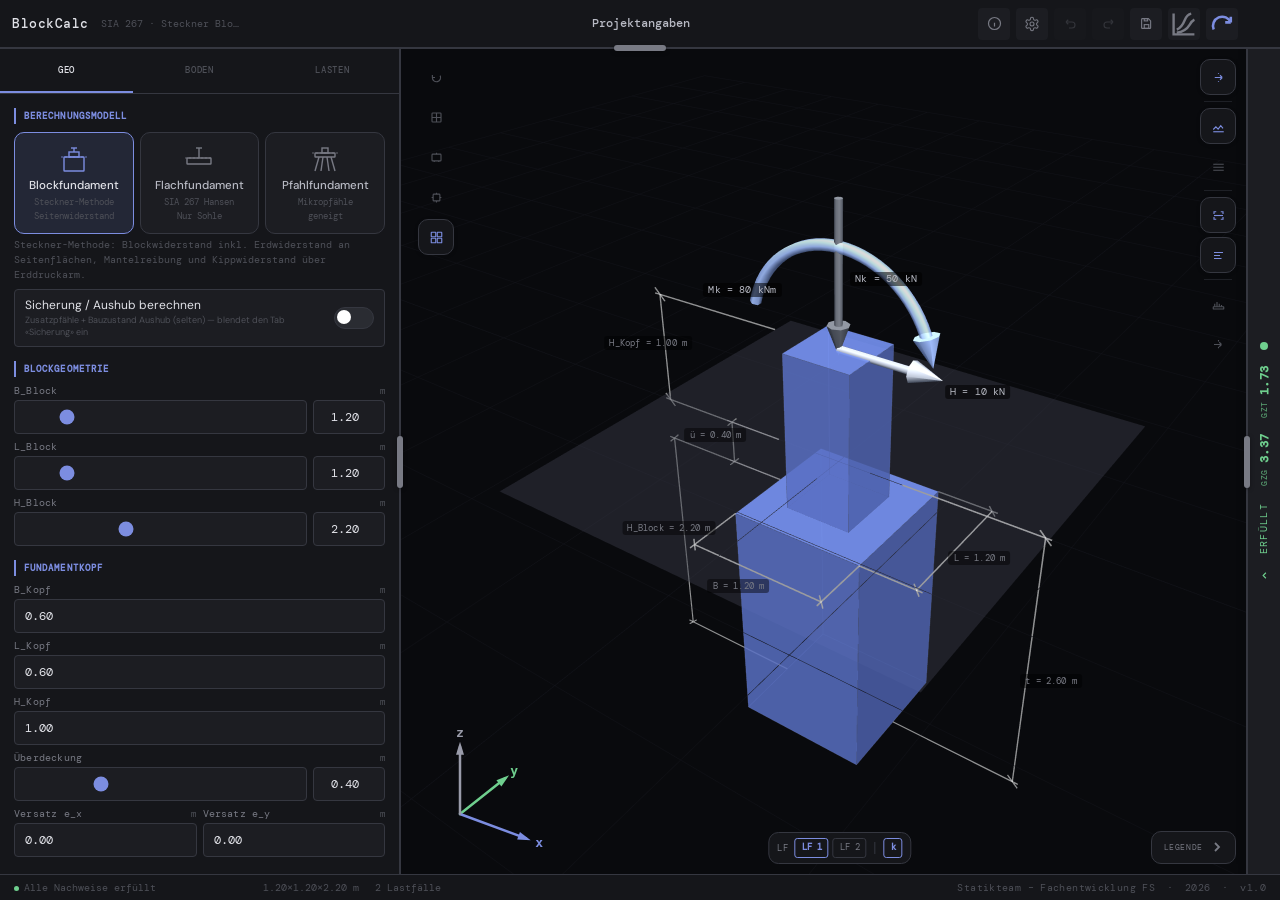
==== blockcalc/index.html @ e6b90d42 "BlockCalc rechnet den Nachweis im iframe Spezialfundamente brauchen einen statischen Nachweis, und b" ====
<!DOCTYPE html>
<html lang="de" data-theme="dark">
<head>
<meta charset="UTF-8">
<meta name="viewport" content="width=device-width, initial-scale=1.0, maximum-scale=1.0, user-scalable=no">
<title>BlockCalc — SIA 267</title>
<link rel="manifest" href="manifest.webmanifest">
<meta name="theme-color" content="#0e0f13">
<link rel="icon" type="image/svg+xml" href="icon.svg">
<!-- Bibliotheken liegen LOKAL unter vendor/ (kein CDN):
     · kein fremder Origin, der die App kompromittieren könnte — damit auch kein SRI nötig
       (wer vendor/ ändern kann, kann ebenso index.html ändern)
     · offline ab dem allerersten Start, unabhängig vom Service-Worker-Cache
     Herkunft/Version: cdnjs — three.js r128, jsPDF 2.5.1; die Dateien wurden gegen die von
     cdnjs veröffentlichten SHA-512-Hashes verifiziert (siehe vendor/README.md).
     Beim Aktualisieren: Datei ersetzen, Hash erneut prüfen, Cache-Version in sw.js hochzählen. -->
<script src="vendor/three.min.js"></script>
<script src="vendor/jspdf.umd.min.js"></script>
<link href="https://fonts.googleapis.com/css2?family=DM+Mono:wght@400;500&family=DM+Sans:wght@300;400;500&display=swap" rel="stylesheet">
<style>
/* ═══════════════════════════════════════════
   TOKENS — Dark & Light
   ═══════════════════════════════════════════ */
:root {
  --ease: cubic-bezier(0.2,0,0,1);
  --f-ui:   'DM Sans', system-ui, sans-serif;
  --f-mono: 'DM Mono', monospace;
  --r1:4px; --r2:10px; --r3:16px; --r4:24px;
}
[data-theme="dark"] {
  --bg:   #0e0f11; --s1:#15161a; --s2:#1c1d22; --s3:#232428; --s4:#2a2c32;
  --ol:   #353740; --ol2:#44464f;
  --on:   #e1e2e8; --on2:#b8bac4; --dim:#787a84; --xdim:#4e5058;
  --acc:  #7c8de0; --acc-s:rgba(124,141,224,0.14);
  --ok:   #6fcf8e; --ok-s:rgba(111,207,142,0.09);
  --warn: #c9a84c; --warn-s:rgba(201,168,76,0.09);
  --fail: #cf7070; --fail-s:rgba(207,112,112,0.09);
  --scrim:rgba(0,0,0,0.55);
  --viewer-bg:#090a0d;
  --grid1:0x1c1e24; --grid2:0x181a1f;
}
[data-theme="light"] {
  --bg:   #f4f4f6; --s1:#ffffff; --s2:#f0f0f4; --s3:#e8e8ee; --s4:#dddde6;
  --ol:   #d0d0da; --ol2:#b8b8c8;
  --on:   #111218; --on2:#3a3c48; --dim:#70727e; --xdim:#9a9caa;
  --acc:  #4a5cb8; --acc-s:rgba(74,92,184,0.10);
  --ok:   #2f9e54; --ok-s:rgba(47,158,84,0.10);
  --warn: #d9822b; --warn-s:rgba(217,130,43,0.10);
  --fail: #a02020; --fail-s:rgba(160,32,32,0.08);
  --scrim:rgba(0,0,0,0.35);
  --viewer-bg:#e8e8ee;
  --grid1:0xc8c8d8; --grid2:0xd4d4e0;
}

*, *::before, *::after { box-sizing:border-box; margin:0; padding:0; }
html, body {
  height:100%; font-family:var(--f-ui); background:var(--bg); color:var(--on);
  -webkit-font-smoothing:antialiased; font-size:13px; overflow:hidden;
  -webkit-tap-highlight-color:transparent;
}

/* ═══════════════════════════════════════════
   APP SHELL — Desktop 3-col
   ═══════════════════════════════════════════ */
.app { display:grid; grid-template-rows:48px auto 1fr 26px; height:100dvh; position:relative; }
/* Embed-Modus (?embed=1, iframe der Fundamentbau-App): schmale Leiste am unteren Rand.
   Bewusst als fixe Leiste + reduzierte App-Höhe statt zusätzlicher Grid-Zeile — so greift es
   unabhängig davon, welche grid-template-rows-Variante (Desktop/Mobile) gerade aktiv ist. */
html.embed .app { height:calc(100dvh - 46px); }
.embed-bar { display:none; }
/* Die Leiste gehört optisch zum RAHMEN der Host-App, nicht zu BlockCalc: sie schliesst das
   Overlay unten ab, so wie dessen Kopfbalken es oben tut. Darum bewusst dieselben festen
   Farben wie dort und nicht BlockCalcs Theme-Tokens — sonst stünde eine dunkle Leiste unter
   einem hellen Kopf und der Dialog zerfiele optisch in zwei Teile. */
html.embed .embed-bar { display:flex; position:fixed; left:0; right:0; bottom:0; height:46px;
  align-items:center; gap:10px; padding:0 12px; z-index:80;
  background:#fff; border-top:1px solid #e5e7eb; font-size:12px; color:#6b7280;
  font-family:'DM Sans',system-ui,sans-serif; }
html.embed .embed-bar .eb-ico { color:#9ca3af; flex-shrink:0; }
/* Der Titel gibt NICHT mit dem Hinweis zusammen nach: er behält seine Breite, bis er selbst
   über 40 % der Leiste geht — erst dann kürzt er. Sonst schrumpfen beide gleichzeitig und der
   Fundamentname ist als Erstes unlesbar. */
html.embed .embed-bar .eb-title { font-size:13px; font-weight:600; color:#374151; white-space:nowrap;
  overflow:hidden; text-overflow:ellipsis; flex:0 0 auto; max-width:40%; }
html.embed .embed-bar .eb-warn { display:inline-flex; align-items:center; gap:4px; cursor:pointer;
  background:#fff; border:1px solid #e5e7eb; border-radius:6px; padding:3px 8px;
  color:#d97706; font:inherit; font-size:11px; }
html.embed .embed-bar .eb-warn:hover { border-color:#d97706; }
/* Der Hinweis nimmt den freien Platz und kürzt sich selbst — Titel und Button dürfen dabei
   weder abgeschnitten werden noch umbrechen (darum unten flex-shrink:0 / nowrap). */
html.embed .embed-bar .eb-note { font-size:11px; color:#6b7280; white-space:nowrap;
  overflow:hidden; text-overflow:ellipsis; flex:1 1 auto; min-width:0; }
html.embed .embed-bar .eb-note.warn { color:#d97706; }
html.embed .embed-bar .eb-btn { border:1px solid #e5e7eb; background:#fff; border-radius:6px;
  padding:4px 10px; font:inherit; font-size:12px; color:#374151; cursor:pointer;
  flex-shrink:0; white-space:nowrap; }
html.embed .embed-bar .eb-btn:hover { border-color:#9ca3af; }
html.embed .embed-bar .eb-btn.pri { background:#374151; border-color:#374151; color:#fff; font-weight:500; }
html.embed .embed-bar .eb-btn.pri:hover { background:#1f2937; border-color:#1f2937; }
html.embed .embed-bar .eb-btn:focus { outline:none; }
html.embed .embed-bar .eb-btn:focus-visible { outline:2px solid #9ca3af; outline-offset:1px; }
/* Projekt-Banner: vertikal ausklappbar aus der Topbar (Projektangaben/Metadaten) */
/* In-flow (eigene Grid-Zeile) → schiebt beim Ausrollen den GANZEN Arbeitsbereich (beide Overlay-
   Sidebars + Modellfenster) nach unten, statt ihn zu überlagern → Modell + Ausnutzung bleiben beim
   Projekt-Laden sichtbar. Kein Schatten. */
.proj-banner { background:var(--s1); border-bottom:1px solid var(--ol);
  overflow:hidden; max-height:0; transition:max-height .28s ease, border-color .15s; }
.proj-banner.open { max-height:min(78vh, 600px); }
.proj-banner-inner { padding:14px 18px; max-height:min(76vh, 560px); overflow-y:auto; }
.pb-cols { display:flex; gap:20px; align-items:stretch; }
.pb-col { flex:1 1 0; min-width:0; }
.pb-col.pb-col-wide { flex:1.15 1 0; }
/* Gespeicherte Projekte: Liste füllt die volle Höhe der ausgerollten Schublade */
.pb-col.pb-col-proj { flex:1.7 1 0; display:flex; flex-direction:column; min-height:0; }
.pb-col-h { font-family:var(--f-mono); font-size:8.5px; letter-spacing:.1em; text-transform:uppercase;
  color:var(--acc); margin-bottom:8px; padding-bottom:4px; border-bottom:1px solid var(--ol); }
.pb-grid2 { display:grid; grid-template-columns:repeat(2, minmax(0,1fr)); gap:7px 12px; }
.pb-grid2 .pb-wide { grid-column:span 2; }
.pb-projlist { flex:1 1 auto; min-height:120px; overflow-y:auto; }
@media (max-width:900px){ .pb-cols { flex-wrap:wrap; } .pb-col, .pb-col.pb-col-wide, .pb-col.pb-col-proj { flex:1 1 100%; } }
/* Topbar-Toggle (Projektname + Chevron) */
/* Projektname als reiner Text (kein Button-Chrome) — geöffnet wird über die Ausroll-Pille */
.tb-proj-btn { display:flex; align-items:center; gap:8px; background:transparent; border:none; cursor:pointer;
  padding:5px 8px; color:inherit; transition:color .15s; max-width:min(62vw, 760px); }
.tb-proj-btn:hover, .tb-proj-btn.open { color:var(--acc); }
.tb-proj-btn .tb-proj { overflow:hidden; text-overflow:ellipsis; white-space:nowrap; }
/* Ausroll-Pille auf der Topbar-Randlinie (Greif-Pille wie Splitter/Drawer) — Banner ein-/ausklappen */
/* Sitzt auf der Banner-Unterkante (Trennlinie zum Arbeitsbereich) und fährt beim Ausrollen mit nach
   unten (top wird in toggleProjBanner gesetzt, Transition synchron zur Banner-max-height). */
.banner-roll { position:absolute; top:41px; left:50%; transform:translateX(-50%); z-index:25;
  width:72px; height:14px; display:flex; align-items:center; justify-content:center; border:none; background:none; cursor:pointer; padding:0; transition:top .28s ease; }
.banner-roll::after { content:''; width:52px; height:6px; border-radius:3px; background:var(--dim);
  box-shadow:0 1px 4px rgba(0,0,0,.35); transition:background .15s, width .15s, box-shadow .15s; }
[data-theme="light"] .banner-roll::after { background:var(--ol2); box-shadow:0 1px 3px rgba(0,0,0,.12); }
.banner-roll:hover::after { background:var(--acc); width:68px; box-shadow:0 0 0 3px var(--acc-s); }
.banner-roll:focus { outline:none; }
.banner-roll:focus-visible::after { background:var(--acc); width:68px; box-shadow:0 0 0 3px var(--acc-s); }
.tb-proj-btn:focus { outline:none; }
/* Live-Plausibilität: Warnzeilen oben im Eingabe-Panel */
#plaus-bar { display:flex; flex-direction:column; gap:4px; margin:0 0 8px; }
.plaus-item { font-family:var(--f-mono); font-size:9px; line-height:1.35; padding:5px 8px; border-radius:5px; border:1px solid; }
.plaus-item.plaus-warn { color:var(--warn); border-color:var(--warn); }
.plaus-item.plaus-fail { color:var(--fail); border-color:var(--fail); }
/* Pflichtfeld-Markierung (kurz rot) */
input.field-invalid, select.field-invalid { outline:2px solid var(--fail); outline-offset:1px; border-color:var(--fail)!important; }
/* Speichern-Button: Punkt bei ungespeicherten Änderungen */
#btn-save { position:relative; }
#btn-save.dirty::after { content:''; position:absolute; top:1px; right:1px; width:8px; height:8px; border-radius:50%;
  background:var(--warn); border:1.5px solid var(--s1); }
/* Viewer nimmt die volle Breite ein; Eingabe (links) UND Ergebnisse (rechts) liegen als Overlay-
   Schubladen darüber (position:absolute) → Breiten-/Auf-/Zu-Änderungen verkleinern den Viewer nie
   (kein Canvas-Resize, kein Schwarz-Flackern). Das Modell wird per View-Offset seitlich versetzt. */
.workspace { display:grid; grid-template-columns:minmax(0,1fr); overflow:hidden; min-height:0; position:relative; }
.workspace.resizing { transition:none; }   /* 1:1 beim Ziehen, kein Lag */
/* Splitter-Griffe (OnePlus-Open-Stil): dünne Linie + Pille. Ziehen = stufenlos, Tippen = auf/zu */
.ws-split { position:absolute; top:0; bottom:0; width:16px; z-index:17; cursor:col-resize; touch-action:none;
  display:flex; align-items:center; justify-content:center; }
.ws-split::before { content:''; width:2px; height:100%; background:var(--ol); transition:background .15s; }
.ws-split::after { content:''; position:absolute; width:6px; height:52px; border-radius:3px; background:var(--dim);
  box-shadow:0 1px 4px rgba(0,0,0,.35); transition:background .15s, height .15s, box-shadow .15s; }
/* Hell-Ansicht: Griff heller/dezenter (var(--dim) wirkt dort zu dunkel) */
[data-theme="light"] .ws-split::after { background:var(--ol2); box-shadow:0 1px 3px rgba(0,0,0,.12); }
.ws-split:hover::before, .ws-split.drag::before { background:var(--acc); }
.ws-split:hover::after, .ws-split.drag::after { background:var(--acc); height:68px; box-shadow:0 0 0 3px var(--acc-s); }
#ws-split-l { left:calc(var(--col-l,400px) - 8px); }
/* Ergebnis-Schublade: Griff nur ≥768px sichtbar (Smartphone nutzt Tabs) */
.res-drawer-tab { display:none; }

/* ═══════════════════════════════════════════
   TOP BAR
   ═══════════════════════════════════════════ */
.topbar {
  display:flex; align-items:center; padding:0 12px; gap:6px;
  background:var(--s1); border-bottom:1px solid var(--ol); z-index:20; flex-shrink:0;
  transition:border-color .15s;
}
/* Hover auf die Ausroll-Pille färbt die zugehörige Trennlinie blau (Topbar zu / Banner-Unterkante offen) */
.app:has(#banner-roll:hover) .topbar, .app:has(#banner-roll:hover) .proj-banner { border-bottom-color:var(--acc); }
.tb-logo { font-family:var(--f-mono); font-size:13px; font-weight:500; color:var(--on); letter-spacing:0.04em; white-space:nowrap; flex-shrink:0; }
.tb-sub  { font-size:9.5px; color:var(--xdim); font-family:var(--f-mono); margin-left:6px; white-space:nowrap; overflow:hidden; text-overflow:ellipsis; max-width:140px; }
.tb-proj { font-family:var(--f-mono); font-size:11.5px; font-weight:500; color:var(--on2); margin-left:2px;
  white-space:nowrap; overflow:hidden; text-overflow:ellipsis; max-width:min(58vw, 700px); flex-shrink:1; }
.tb-sep  { flex:1; min-width:8px; }
/* Responsive: auf kleinen Screens Projektname kürzen */
@media(max-width:900px){ .tb-proj { max-width:120px; } }
@media(max-width:700px){ .tb-sub { display:none; } .tb-proj { max-width:140px; } .tb-btn-lbl { display:none; } }
.tb-btn-lbl { /* inline = sichtbar ab 700px */ }
/* Icon-only button — gleicher Stil wie btn-tonal aber quadratisch */
.btn-icon { width:32px; height:32px; padding:0; display:inline-flex; align-items:center; justify-content:center;
  border-radius:var(--r1); background:var(--s2); border:1px solid var(--ol); color:var(--dim); cursor:pointer;
  transition:background 0.12s, color 0.12s; }
.btn-icon:hover { background:var(--s3); color:var(--on); }
.btn-icon:disabled { opacity:0.3; pointer-events:none; }
/* hide sub on small */

/* ═══════════════════════════════════════════
   MOBILE BOTTOM NAV  (hidden on desktop)
   ═══════════════════════════════════════════ */
.mob-nav {
  display:none; position:fixed; bottom:0; left:0; right:0; z-index:30;
  background:var(--s1); border-top:1px solid var(--ol);
  padding:0 4px env(safe-area-inset-bottom,0);
}
.mob-nav-inner { display:flex; }
.mob-tab {
  flex:1; display:flex; flex-direction:column; align-items:center; justify-content:center;
  gap:3px; height:54px; cursor:pointer; color:var(--dim);
  font-family:var(--f-mono); font-size:8.5px; letter-spacing:0.06em; text-transform:uppercase;
  transition:color 0.15s; user-select:none; border:none; background:none;
}
.mob-tab svg { width:20px; height:20px; }
.mob-tab.active { color:var(--acc); }

/* ═══════════════════════════════════════════
   PANEL
   ═══════════════════════════════════════════ */
.panel { background:var(--s1); display:flex; flex-direction:column; overflow:hidden; min-height:0; }
.panel-l { border-right:1px solid var(--ol); }
.panel-r { border-left:1px solid var(--ol); }
.panel-scroll { flex:1; overflow-y:auto; overflow-x:hidden; padding:0 14px 32px; }
.panel-scroll::-webkit-scrollbar { width:2px; }
.panel-scroll::-webkit-scrollbar-thumb { background:var(--ol); border-radius:1px; }

@media (max-width: 767px) {
  .panel-scroll { padding-bottom:80px; }
}

/* ═══════════════════════════════════════════
   NAV TABS (desktop left panel)
   ═══════════════════════════════════════════ */
.nav-tabs { display:flex; border-bottom:1px solid var(--ol); flex-shrink:0; }
.nav-tab {
  flex:1; height:44px; display:flex; align-items:center; justify-content:center;
  font-family:var(--f-mono); font-size:9px; font-weight:500; letter-spacing:0.09em;
  text-transform:uppercase; color:var(--xdim); cursor:pointer;
  border-bottom:2px solid transparent;
  transition:color 0.14s var(--ease), border-color 0.14s var(--ease); user-select:none;
}
.nav-tab:hover { color:var(--dim); }
.nav-tab.active { color:var(--on); border-bottom-color:var(--acc); }
.tab-panel { display:none; }
.tab-panel.active { display:block; }

/* ═══════════════════════════════════════════
   SECTION LABEL
   ═══════════════════════════════════════════ */
.sec {
  font-family:var(--f-mono); font-size:9px; font-weight:600;
  letter-spacing:0.12em; text-transform:uppercase; color:var(--acc);
  margin:18px 0 8px; padding:2px 0 2px 8px;
  border-left:2px solid var(--acc);
  display:flex; align-items:center; justify-content:space-between;
}
.sec-toggle { cursor:pointer; user-select:none; }
.sec-chev { transition:transform .15s var(--ease); flex-shrink:0; }
.sec-toggle.open .sec-chev { transform:rotate(90deg); }
/* LF-Auswahl im 3D-Viewer (Buttons statt Dropdown) */
.vc-lf-btn, #vc-char-toggle {
  background:none; border:1px solid var(--ol); border-radius:3px;
  color:var(--dim); font-family:var(--f-mono); font-size:8.5px;
  padding:0 6px; cursor:pointer; white-space:nowrap;
  height:20px; display:inline-flex; align-items:center; line-height:1;
}
.vc-lf-btn.on, #vc-char-toggle.on { border-color:var(--acc); color:var(--acc); font-weight:600; }
.btn-expand-inp {
  background:var(--s2); border:1px solid var(--ol); border-radius:3px;
  cursor:pointer; color:var(--dim); padding:1px 7px; font-size:11px;
  line-height:1.5; flex-shrink:0; font-family:var(--f-mono);
}
.btn-expand-inp:hover { background:var(--s3); color:var(--on); }
.sec:first-child { margin-top:14px; }

/* ═══════════════════════════════════════════
   FORM FIELDS
   ═══════════════════════════════════════════ */
.field { margin-bottom:7px; }
.g2 { display:grid; grid-template-columns:1fr 1fr; gap:6px; }
.g3 { display:grid; grid-template-columns:1fr 1fr 1fr; gap:6px; }
.field label {
  display:flex; justify-content:space-between; align-items:baseline;
  font-size:9.5px; color:var(--dim); margin-bottom:3px;
  font-family:var(--f-mono); letter-spacing:0.02em;
}
.field label em { font-style:normal; color:var(--xdim); font-size:9px; }
.field input, .field select {
  width:100%; height:34px; background:var(--s2); border:1px solid var(--ol);
  border-radius:var(--r1); color:var(--on); padding:0 10px;
  font-family:var(--f-mono); font-size:12px; outline:none;
  transition:border-color 0.14s, background 0.14s; -webkit-appearance:none; appearance:none;
}
.field input:focus, .field select:focus { border-color:var(--acc); background:var(--s3); }
.field select option { background:var(--s3); color:var(--on); }
.hint { font-size:9.5px; color:var(--xdim); font-family:var(--f-mono); margin:2px 0 7px; line-height:1.55; }

/* ═══════════════════════════════════════════
   BUTTONS
   ═══════════════════════════════════════════ */
.btn {
  display:inline-flex; align-items:center; gap:5px; border:none; cursor:pointer;
  font-family:var(--f-ui); font-weight:500; white-space:nowrap; user-select:none;
  transition:opacity 0.14s, background 0.14s; letter-spacing:0.01em;
}
.btn svg { flex-shrink:0; }
.btn-filled { background:var(--acc); color:#fff; height:34px; padding:0 16px; border-radius:20px; font-size:12.5px; }
.btn-filled:hover { opacity:0.85; }
.btn-tonal  { background:var(--s3); color:var(--on2); border:1px solid var(--ol); height:34px; padding:0 14px; border-radius:20px; font-size:12.5px; }
.btn-tonal:hover { background:var(--s4); }
.btn-text   { background:transparent; color:var(--dim); height:28px; padding:0 8px; border-radius:var(--r1); font-size:12px; }
.btn-text:hover { background:var(--s2); color:var(--on2); }
.btn-danger { background:var(--fail-s); color:var(--fail); border:1px solid rgba(207,112,112,0.18); height:26px; padding:0 10px; border-radius:var(--r1); font-size:11px; }
.btn-danger:hover { opacity:0.8; }
.btn-sm  { height:30px; padding:0 12px; font-size:12px; }
.btn-xs  { height:26px; padding:0 9px;  font-size:11px; }
.btn-full { width:100%; justify-content:center; border-radius:var(--r1); margin-top:6px; }

/* ═══════════════════════════════════════════
   ICON BUTTON
   ═══════════════════════════════════════════ */
/* ── Inline-editierbare Projektzellen ──────────── */
.proj-ed:hover { background:var(--s2); border-radius:3px; }
.proj-ed:focus { background:var(--s3); border-radius:3px; box-shadow:inset 0 0 0 1px var(--acc); }
.proj-ed:empty::before { content:attr(placeholder); color:var(--xdim); }

/* ── Slider-Felder ─────────────────────────────── */
.sl-wrap { display:flex; align-items:center; gap:6px; width:100%; }
.sl-rng  { flex:1; accent-color:var(--acc); cursor:pointer; height:3px; min-width:0; width:0; }
.sl-wrap input[type="number"] { width:72px; min-width:72px; text-align:right; flex-shrink:0; }

.ic-btn { touch-action:manipulation;
  width:36px; height:36px; border:1px solid transparent; border-radius:var(--r2);
  background:transparent;
  color:var(--xdim); cursor:pointer; display:flex; align-items:center; justify-content:center;
  transition:background 0.14s, border-color 0.14s, color 0.14s;
}
[data-theme="light"] .ic-btn { background:transparent; }
.ic-btn:hover { background:var(--s3); color:var(--on); border-color:var(--ol); }
.ic-btn.on { background:var(--s1); color:var(--acc); border-color:var(--ol); box-shadow:0 1px 4px rgba(0,0,0,0.12); }
.ic-btn svg { width:15px; height:15px; }

/* ═══════════════════════════════════════════
   TOGGLE SWITCH
   ═══════════════════════════════════════════ */
.toggle-row {
  display:flex; align-items:center; justify-content:space-between;
  padding:9px 0; border-bottom:1px solid var(--ol);
}
.toggle-row:last-child { border-bottom:none; }
.toggle-label { font-size:12px; color:var(--on2); }
.toggle-sub   { font-size:10px; color:var(--xdim); font-family:var(--f-mono); }
.sw { position:relative; width:40px; height:22px; flex-shrink:0; }
.sw input { opacity:0; width:0; height:0; position:absolute; }
.sw-track {
  position:absolute; inset:0; background:var(--s4); border-radius:11px;
  border:1px solid var(--ol); cursor:pointer; transition:background 0.2s, border-color 0.2s;
}
.sw input:checked + .sw-track { background:var(--acc); border-color:var(--acc); }
.sw-thumb {
  position:absolute; top:3px; left:3px; width:14px; height:14px;
  background:#fff; border-radius:50%; transition:transform 0.2s var(--ease);
  pointer-events:none;
}
.sw input:checked ~ .sw-thumb { transform:translateX(18px); }

/* ═══════════════════════════════════════════
   BODENSCHICHTEN TABLE
   ═══════════════════════════════════════════ */
/* Schicht-Karten (Boden-Tab) — nutzen .lf-card CSS */
.sch-badge { display:inline-flex; align-items:center; justify-content:center;
  width:18px; height:18px; border-radius:50%; background:var(--s3); border:1px solid var(--ol);
  font-family:var(--f-mono); font-size:9px; color:var(--dim); flex-shrink:0; }
.sch-depth-lbl { flex:1; font-family:var(--f-mono); font-size:9px; color:var(--xdim); padding-left:6px; }
.sch-preset-lbl { font-family:var(--f-mono); font-size:9px; letter-spacing:.05em; text-transform:uppercase;
  color:var(--on2); flex-shrink:0; max-width:130px; overflow:hidden; text-overflow:ellipsis; white-space:nowrap; }
.sch-preset-sel { font-family:var(--f-mono); font-size:8.5px; letter-spacing:.04em; text-transform:uppercase;
  background:var(--s2); color:var(--on2); border:1px solid var(--ol); border-radius:var(--r1);
  padding:2px 5px; height:38px; cursor:pointer; width:100%; box-sizing:border-box; }
.sch-preset-sel:focus { outline:none; border-color:var(--acc); }
/* Bodenprofile-Chips */
.bg-tpl-chip { display:flex; align-items:center; gap:5px; padding:5px 8px;
  background:var(--s2); border:1px solid var(--ol); border-radius:var(--r1); margin-bottom:5px; }
.bg-tpl-chip-name { flex:1; font-family:var(--f-mono); font-size:10px; color:var(--on2); min-width:0; white-space:nowrap; overflow:hidden; text-overflow:ellipsis; }
.bg-tpl-chip-desc { font-family:var(--f-mono); font-size:8.5px; color:var(--xdim); margin-right:4px; }
.bg-tpl-edit-row { padding:8px 8px 6px; background:var(--bg); border-top:1px solid var(--ol); display:none; }
.bg-tpl-edit-row.open { display:block; }
/* Materialkennwerte-Karte */
.mat-card-summary { font-family:var(--f-mono); font-size:8.5px; color:var(--xdim); margin-left:6px; flex:1; }

/* ═══════════════════════════════════════════
   LASTFALL CARDS
   ═══════════════════════════════════════════ */
.lf-card {
  background:var(--s2); border:1px solid var(--ol); border-radius:var(--r2);
  margin-bottom:7px; overflow:hidden; transition:border-color 0.14s;
}
.lf-card:hover { border-color:var(--ol2); }
.lf-card-head {
  display:flex; align-items:center; gap:6px; padding:9px 10px;
  cursor:pointer; user-select:none;
}
.lf-card-name-inp {
  flex:1; background:transparent; border:none; color:var(--on);
  font-family:var(--f-ui); font-size:12px; font-weight:500; outline:none; min-width:0;
}
.lf-card-name-inp:focus { color:var(--acc); }
.lf-preset-chip {
  font-family:var(--f-mono); font-size:8px; letter-spacing:0.07em; text-transform:uppercase;
  padding:2px 6px; border-radius:4px; flex-shrink:0;
  background:var(--s3); color:var(--xdim); border:1px solid var(--ol);
}
.lf-preset-chip.quer   { background:var(--acc-s); color:var(--acc); border-color:rgba(124,141,224,0.3); }
.lf-preset-chip.laengs { background:rgba(111,207,142,0.09); color:var(--ok); border-color:rgba(111,207,142,0.25); }
.lf-chevron { flex-shrink:0; color:var(--xdim); transition:transform 0.18s; }
.lf-card.open .lf-chevron { transform:rotate(90deg); }
.lf-card-body { display:none; border-top:1px solid var(--ol); padding:10px 10px 12px; }
.lf-card.open .lf-card-body { display:block; }
.lf-gam-row { display:flex; gap:6px; margin-bottom:10px; }
.lf-gf { flex:1; }
.lf-gf label { font-size:9px; color:var(--xdim); font-family:var(--f-mono); display:block; margin-bottom:2px; }
.lf-gf input { width:100%; height:30px; background:var(--s3); border:1px solid var(--ol); border-radius:var(--r1); color:var(--on); padding:0 8px; font-family:var(--f-mono); font-size:12px; outline:none; -webkit-appearance:none; }
.lf-gf input:focus { border-color:var(--acc); }
.lf-comp-sec { font-family:var(--f-mono); font-size:8.5px; letter-spacing:0.1em; text-transform:uppercase; color:var(--xdim); margin-bottom:5px; margin-top:8px; }
.lf-comp-sec:first-of-type { margin-top:0; }
.lf-comp-grid { display:grid; grid-template-columns:1fr 1fr; gap:3px 8px; }
.lf-cr { display:flex; align-items:center; gap:6px; padding:3.5px 0; }
.lf-cr label { font-family:var(--f-mono); font-size:10.5px; color:var(--on2); cursor:pointer; flex:1; line-height:1.2; }
.lf-cr label .ax { font-size:9px; }
.lf-cr label .ax-x  { color:var(--acc); }
.lf-cr label .ax-y  { color:var(--ok); }
.lf-cr label .ax-z  { color:var(--dim); }
.lf-cr label .ax-xx { color:var(--acc); }
.lf-cr label .ax-yy { color:var(--ok); }
.lf-cb { width:16px; height:16px; accent-color:var(--acc); cursor:pointer; flex-shrink:0; border-radius:3px; }

.lf-tbl {
  width:100%; border-collapse:separate; border-spacing:0;
  font-size:10.5px; font-family:var(--f-mono);
  border:1px solid var(--ol); border-radius:var(--r1); overflow:hidden; margin-top:8px;
}
.lf-tbl th {
  background:var(--s2); color:var(--xdim); padding:5px 7px; text-align:left;
  font-size:9px; letter-spacing:0.07em; text-transform:uppercase;
  border-bottom:1px solid var(--ol); font-weight:500;
}
.lf-tbl td { padding:4px 5px; border-bottom:1px solid var(--ol); vertical-align:middle; }
.lf-tbl tr:last-child td { border-bottom:none; }
.lf-tbl tr:hover td { background:var(--s2); }
.lf-tbl td input {
  background:transparent; border:none; color:var(--on); width:100%;
  font-family:var(--f-mono); font-size:10.5px; outline:none; padding:0;
}

/* ═══════════════════════════════════════════
   3D VIEWER
   ═══════════════════════════════════════════ */
#viewer-wrap { display:flex; flex-direction:column; overflow:hidden; min-height:0; }
#viewer { flex:1; position:relative; background:var(--viewer-bg); overflow:hidden; min-height:0; }
#viewer canvas { display:block; position:absolute; top:0; left:0; width:100%!important; height:100%!important; }
.viewer-fab { position:absolute; top:10px; right:calc(var(--vfab-inset,10px) + var(--drawer-w,0px)); display:flex; flex-direction:column; gap:4px; z-index:2; transition:right .26s ease; }
/* Linke Kamera-Leiste + Achsen-Widget bei offener Eingabe-Schublade mitschieben (klickbar halten) */
/* Links eigener Inset: rechts muss der Abstand den 34px-Schubladengriff freihalten, links steht nur
   der schmale Splitter → mit --vfab-inset-l wird die SICHTBARE Lücke zum Griff auf beiden Seiten gleich. */
.viewer-fab.viewer-fab-l { left:calc(var(--vfab-inset-l,var(--vfab-inset,10px)) + var(--inp-w,0px)); right:auto; transition:left .26s ease; }
#axis-widget { left:calc(10px + var(--inp-w,0px)) !important; transition:left .26s ease; }
/* Bei offener Nachweis-Schublade (rechts) bzw. Eingabe-Schublade (links) die Viewer-Controls mitschieben */
#viewer-legend-wrap { right:calc(var(--vfab-inset,10px) + var(--drawer-w,0px)) !important; transition:right .26s ease; }
#viewer-lf { transform:translateX(calc(-50% - var(--drawer-w,0px) / 2 + var(--inp-w,0px) / 2)) !important; transition:transform .26s ease; }
#viewer-nw-badge { transform:translateX(calc(-50% - var(--drawer-w,0px) / 2 + var(--inp-w,0px) / 2)) !important; transition:transform .26s ease; }
/* Beim Ziehen der Eingabe-Schublade folgen die Overlay-Controls 1:1 (Transition aus) */
.workspace.resizing .viewer-fab-l, .workspace.resizing #axis-widget,
.workspace.resizing #viewer-lf, .workspace.resizing #viewer-nw-badge { transition:none !important; }
/* Init-Guard: beim Erstaufbau keine Transition (sonst gleiten die Controls einmalig vom Fallback zum Ziel) */
.ws-noanim #panel-input, .ws-noanim #ws-split-l, .ws-noanim .viewer-fab, .ws-noanim .viewer-fab-l,
.ws-noanim #axis-widget, .ws-noanim #viewer-lf, .ws-noanim #viewer-nw-badge, .ws-noanim #viewer-legend-wrap { transition:none !important; }
.viewer-legend {
  background:var(--s1); border:1px solid var(--ol); border-radius:var(--r2);
  padding:8px 12px; font-family:var(--f-mono); font-size:9.5px; color:var(--on2); line-height:1.9;
}
.lg-row { display:flex; align-items:center; gap:7px; }
.lg-sq  { width:8px; height:8px; border-radius:2px; flex-shrink:0; border:1px solid rgba(255,255,255,0.12); }

/* Viewer Labels */
.vl {
  position:absolute; font-family:var(--f-mono); font-size:9px; pointer-events:none;
  white-space:nowrap; transform:translate(-50%,-50%); letter-spacing:0.02em;
  padding:1px 5px; border-radius:3px;
}
.vl-dim  { color:var(--dim);  background:rgba(0,0,0,0.45); }
.vl-frc  { color:var(--on2); background:rgba(0,0,0,0.55); font-size:9.5px; }
[data-theme="light"] .vl-dim  { background:rgba(255,255,255,0.75); }
[data-theme="light"] .vl-frc  { background:rgba(255,255,255,0.8); }
/* Dezenter Highlight: aktive Vermassung (bei Klick / Eingabe-Fokus) + Spiegelung am Eingabefeld */
.vl.vl-active { color:var(--acc); box-shadow:0 0 0 1px var(--acc); z-index:4; }
input.dim-active { box-shadow:0 0 0 2px var(--acc-s); border-color:var(--acc); }

/* ═══════════════════════════════════════════
   RESULTS PANEL
   ═══════════════════════════════════════════ */
.res-hdr {
  display:flex; align-items:center; justify-content:space-between;
  padding:0 14px; height:44px; border-bottom:1px solid var(--ol); flex-shrink:0;
}
.res-lbl { font-family:var(--f-mono); font-size:9px; font-weight:500; letter-spacing:0.11em; text-transform:uppercase; color:var(--xdim); }
.pill {
  display:inline-flex; align-items:center; gap:5px; padding:3px 10px; border-radius:20px;
  font-family:var(--f-mono); font-size:9.5px; font-weight:500; letter-spacing:0.04em;
}
.pill::before { content:''; width:5px; height:5px; border-radius:50%; background:currentColor; flex-shrink:0; }
.pill-n  { background:var(--s3);    color:var(--xdim); border:1px solid var(--ol); }
.pill-ok { background:var(--ok-s);  color:var(--ok);   border:1px solid rgba(111,207,142,0.2); }
.pill-w  { background:var(--warn-s);color:var(--warn);  border:1px solid rgba(201,168,76,0.2); }
.pill-f  { background:var(--fail-s);color:var(--fail);  border:1px solid rgba(207,112,112,0.2); }

.summary {
  background:var(--s2); border:1px solid var(--ol); border-radius:var(--r2);
  padding:10px 12px; margin:12px 0 8px;
}
.summary-ttl { font-family:var(--f-mono); font-size:9px; letter-spacing:0.1em; text-transform:uppercase; color:var(--xdim); margin-bottom:6px; }
.kv-grid { display:grid; grid-template-columns:1fr 1fr; gap:1px 8px; }
.kv { display:flex; justify-content:space-between; font-family:var(--f-mono); font-size:10px; padding:2px 0; }
.kv span:first-child { color:var(--dim); }
.kv span:last-child  { color:var(--on2); }

.nw { background:var(--s2); border:1px solid var(--ol); border-radius:var(--r2); margin-bottom:5px; overflow:hidden; transition:border-color 0.14s; }
.nw:hover { border-color:var(--ol2); }
.nw-hd { display:flex; align-items:center; justify-content:space-between; padding:9px 12px; cursor:pointer; user-select:none; }
.nw-ttl { font-size:11.5px; font-weight:500; color:var(--on2); }
.nw-eta { font-family:var(--f-mono); font-size:10.5px; font-weight:500; }
.nw-eta.ok   { color:var(--ok); }
.nw-eta.warn { color:var(--warn); }
.nw-eta.fail { color:var(--fail); }
.nw-eta.dim  { color:var(--xdim); }
.nw-bd { display:none; border-top:1px solid var(--ol); padding:8px 12px 10px; }
/* Ausnutzungsbalken (dezent) — Füllung 1/η, Marker bei η=1 */
.nwbar { position:relative; height:3px; background:var(--s3); border-radius:2px; margin:0 12px 8px; }
.nwbar > i { position:absolute; left:0; top:0; bottom:0; border-radius:2px; }
.nwbar > u { position:absolute; top:-1px; bottom:-1px; left:66%; width:1px; background:var(--dim); opacity:.4; }
.nw-bd.open { display:block; }
.nw-formula { font-family:var(--f-mono); font-size:9px; color:var(--xdim); background:var(--bg); padding:5px 8px; border-radius:var(--r1); margin-bottom:6px; line-height:1.75; }
.nw-row { display:flex; justify-content:space-between; font-family:var(--f-mono); font-size:10px; padding:2.5px 0; border-bottom:1px solid var(--ol); cursor:default; }
.nw-row.clickable { cursor:pointer; }
.nw-row.clickable:hover span:first-child { color:var(--on2); }
.nw-row:last-child { border-bottom:none; }
/* Zuklappbare Warnbox (Nachweis-Sidebar): einzeilige Zusammenfassung + Detailtext auf Klick.
   Hält die Sidebar übersichtlich, ohne Information zu verlieren. */
.nw-warn { margin:4px 0; border-left:2px solid var(--warn); border-radius:3px; background:var(--warn-s); }
.nw-warn.f { border-left-color:var(--fail); background:var(--fail-s); }
.nw-warn.i { border-left-color:var(--dim); background:var(--s2); }        /* neutral/informativ */
.nw-warn.i > summary, .nw-warn.i > div { color:var(--dim); }
.nw-warn > summary { padding:5px 8px; font-family:var(--f-mono); font-size:9px; color:var(--warn);
  cursor:pointer; list-style:none; display:flex; align-items:flex-start; gap:5px; line-height:1.45; }
.nw-warn.f > summary { color:var(--fail); }
.nw-warn > summary::-webkit-details-marker { display:none; }
.nw-warn > summary::marker { content:''; }
.nw-warn > summary:hover { filter:brightness(1.15); }
.nw-warn .nww-chev { flex:0 0 auto; margin-top:2px; transition:transform .18s ease; }
.nw-warn[open] .nww-chev { transform:rotate(90deg); }
.nw-warn > div { padding:0 8px 6px 21px; font-family:var(--f-mono); font-size:9px;
  color:var(--warn); line-height:1.55; }
.nw-warn.f > div { color:var(--fail); }
.nw-row span:first-child { color:var(--dim); }
.nw-row-formula { font-family:var(--f-mono); font-size:8.5px; color:var(--xdim); padding:4px 8px 6px 10px; border-left:2px solid var(--ol); margin:1px 0 4px; display:none; }
.nw-row-formula.open { display:block; }
.nw-row-formula .f-sym { color:var(--dim); margin-bottom:2px; line-height:1.6; }
.nw-row-formula .f-num { color:var(--acc); line-height:1.6; }
.gzt-diagram { margin-top:10px; border-top:1px solid var(--ol); padding-top:8px; overflow:hidden; }
.nw-row span:last-child  { color:var(--on2); }
/* Nachweisplot Overlay */
.nw-plot-overlay { position:fixed; inset:0; z-index:200; background:var(--bg); display:flex; flex-direction:column; overflow:hidden; }
.nw-plot-topbar { display:flex; align-items:center; gap:10px; padding:0 16px; height:48px; border-bottom:1px solid var(--ol); flex-shrink:0; position:relative; }
.nw-plot-title { font-family:var(--f-mono); font-size:11px; font-weight:600; color:var(--on2); letter-spacing:0.05em; flex:0 1 auto; min-width:0; white-space:nowrap; overflow:hidden; text-overflow:ellipsis; }
.nw-plot-body { flex:1; overflow:hidden; display:flex; flex-direction:row; gap:0; padding:0; }
.nw-plot-sidebar { width:148px; flex-shrink:0; overflow-y:auto; background:var(--s1); border-right:1px solid var(--ol); padding:12px 8px; display:flex; flex-direction:column; gap:10px; }
.nw-plot-thumb { cursor:pointer; border:1.5px solid var(--ol); border-radius:3px; overflow:hidden; position:relative; width:128px; height:181px; background:white; flex-shrink:0; transition:border-color .15s; }
.nw-plot-thumb:hover { border-color:var(--acc); }
.nw-plot-thumb.active { border-color:var(--acc); box-shadow:0 0 0 2px var(--acc-s); }
.nw-plot-thumb-inner { position:absolute; top:0; left:0; width:760px; transform-origin:top left; transform:scale(0.168); pointer-events:none; }
.nw-plot-thumb-lbl { position:absolute; bottom:0; left:0; right:0; background:rgba(0,0,0,.45); color:#fff; font-family:var(--f-mono); font-size:7px; text-align:center; padding:2px 0; letter-spacing:.05em; }
.nw-plot-main { flex:1; overflow-y:auto; padding:24px 0; background:var(--s1); }
.nw-plot-lf { border:1px solid var(--ol); border-radius:var(--r2); overflow:hidden; }
.nw-plot-lf-hd { display:flex; align-items:center; justify-content:space-between; padding:8px 12px; background:var(--s2); font-family:var(--f-mono); font-size:9px; color:var(--dim); letter-spacing:0.06em; text-transform:uppercase; }
.nw-plot-lf-eta { font-size:11px; font-weight:600; }
.nw-plot-lf-inner { display:grid; grid-template-columns:1fr 260px; gap:0; }
.nw-plot-lf-svg { padding:12px; border-right:1px solid var(--ol); overflow:hidden; }
.nw-plot-lf-tbl { padding:8px 8px; font-family:var(--f-mono); font-size:8.5px; overflow-y:auto; max-height:520px; }
.nw-plot-lf-tbl-hd { font-size:7.5px; color:var(--xdim); letter-spacing:0.08em; text-transform:uppercase; margin-bottom:4px; padding-bottom:4px; border-bottom:1px solid var(--ol); }
.nw-plot-lf-tbl .pr { display:flex; justify-content:space-between; align-items:baseline; gap:6px; padding:2px 0; border-bottom:1px solid var(--ol); }
.nw-plot-lf-tbl .pr:last-child { border-bottom:none; }
.nw-plot-lf-tbl .pr span:first-child { color:var(--dim); flex:1; min-width:0; overflow:hidden; text-overflow:ellipsis; white-space:nowrap; }
.nw-plot-lf-tbl .pr span:last-child { color:var(--on2); font-weight:500; white-space:nowrap; flex-shrink:0; }
.nw-plot-lf-tbl .pr.eta-row { background:var(--s2); padding:3px 4px; border-radius:3px; margin-top:4px; }
.nw-plot-lf-tbl .pr.eta-row span:last-child { font-size:11px; }
@media(max-width:700px){ .nw-plot-lf-inner { grid-template-columns:1fr; } .nw-plot-lf-svg { border-right:none; border-bottom:1px solid var(--ol); } .nw-plot-lf-tbl { max-height:none; } }
/* ── Standsicherheitsnachweis A4-Dokument ─────────────────── */
.nw-plot-body{background:var(--s1)!important}
.np-wrap{padding:24px 0;font-family:var(--f-mono)}
/* A4 Seite */
.np-page{width:760px;margin:0 auto 20px;padding:38px 46px;background:var(--bg);border:1px solid var(--ol);box-shadow:0 1px 8px rgba(0,0,0,.08);font-family:var(--f-mono);font-size:9px;color:var(--on2);line-height:1.55;box-sizing:border-box}
/* Seitenkopf */
.np-ph{display:flex;justify-content:space-between;align-items:baseline;border-bottom:.5px solid var(--ol2);padding-bottom:4px;margin-bottom:20px;font-size:7.5px;color:var(--xdim)}
.np-ph strong{color:var(--dim);font-weight:600}
/* Deckblatt */
.np-firma{font-size:8px;color:var(--xdim);letter-spacing:.1em;text-transform:uppercase;margin-bottom:52px}
.np-ct{font-size:20px;font-weight:700;letter-spacing:.03em;text-transform:uppercase;line-height:1.2;margin:0 0 4px}
.np-cs{font-size:10px;color:var(--dim);margin-bottom:40px}
.np-cblock{border-top:1.5px solid var(--on2);padding-top:14px}
.np-cmeta{display:grid;grid-template-columns:100px 1fr 100px 1fr;row-gap:8px;font-size:8.5px;margin-bottom:20px}
.np-cmeta .k{font-size:7.5px;color:var(--xdim);text-transform:uppercase;letter-spacing:.05em}
.np-cmeta .v{font-weight:600;border-bottom:.5px solid var(--ol);padding-bottom:2px}
.np-badges{display:flex;flex-wrap:wrap;gap:5px;margin-top:14px}
.np-badge{font-size:7.5px;padding:2px 8px;border:.5px solid var(--ol2);color:var(--xdim)}
/* Abschnittstitel */
.np-sh{font-size:9px;font-weight:700;letter-spacing:.07em;text-transform:uppercase;padding:3px 0;border-bottom:1px solid var(--on2);margin:0 0 9px;color:var(--on2)}
.np-sh2{font-size:8px;font-weight:600;letter-spacing:.05em;text-transform:uppercase;color:var(--dim);margin:9px 0 4px}
/* Tabellen */
.np-tbl{width:100%;border-collapse:collapse;font-size:8.5px;margin-bottom:8px}
.np-tbl th{background:var(--s2);padding:3px 7px;text-align:left;font-weight:600;border:.5px solid var(--ol2);font-size:8px;letter-spacing:.03em}
.np-tbl td{padding:2.5px 7px;border:.5px solid var(--ol)}
.np-tbl .r{text-align:right;font-variant-numeric:tabular-nums}
.np-tbl .ok{color:var(--ok);font-weight:700}
.np-tbl .fail{color:var(--fail);font-weight:700}
.np-tbl .di{color:var(--xdim);font-style:italic;font-size:8px}
.np-tbl .hl td{background:var(--s2);font-weight:500}
.np-tbl td.sym{color:var(--dim);font-size:8px}
/* Zweispaltig */
.np-g2{display:grid;grid-template-columns:1fr 1fr;gap:10px;margin-bottom:8px}
.np-g3{display:grid;grid-template-columns:1fr 1fr 1fr;gap:10px;margin-bottom:8px}
/* Formel */
.np-fml{background:var(--s2);border-left:2px solid var(--acc);padding:5px 10px;font-size:8px;line-height:1.7;margin:5px 0;white-space:pre;overflow-x:auto}
.np-res{color:var(--acc);font-size:7.5px;display:block;margin-top:2px;white-space:normal}
/* Nachweis */
.np-nw{margin-bottom:10px}
.np-nwh{display:flex;align-items:baseline;gap:5px;padding:3px 8px;background:var(--s2);border-left:2px solid var(--dim);margin-bottom:5px;font-size:8.5px;font-weight:600}
.np-nwh .nr{color:var(--xdim);font-weight:400;font-size:8px;min-width:14px}
.np-nwh .norm{margin-left:auto;font-weight:400;font-size:7.5px;color:var(--xdim)}
/* Eta */
.np-eta{display:inline-flex;align-items:center;gap:5px;padding:3px 10px;font-weight:700;font-size:9.5px;border:.5px solid;margin-top:5px}
.np-eta.ok{color:var(--ok);border-color:var(--ok);background:rgba(34,139,34,.06)}
.np-eta.fail{color:var(--fail);border-color:var(--fail);background:rgba(200,0,0,.06)}
.np-eta.inf{color:var(--xdim);border-color:var(--ol);font-weight:400;font-style:italic;font-size:8px}
/* LF-Titel auf Nachweis-Seite */
.np-lfh{font-size:11px;font-weight:700;letter-spacing:.05em;text-transform:uppercase;padding:5px 0;border-bottom:1.5px solid var(--on2);margin-bottom:14px;color:var(--on2)}
/* Zusammenfassung */
/* Bettungsziffer C₁ Zone-Chip und Hint */
.c1-zone-soft{color:var(--fail);font-family:var(--f-mono);display:flex;flex-direction:column;gap:1px;white-space:normal;word-break:break-word}
.c1-zone-mid{color:var(--warn);font-family:var(--f-mono);display:flex;flex-direction:column;gap:1px;white-space:normal;word-break:break-word}
.c1-zone-ok{color:var(--dim);font-family:var(--f-mono);display:flex;flex-direction:column;gap:1px;white-space:normal;word-break:break-word}
#bg_c1_hint{overflow:visible;min-width:0}
#bg_c1_hint span{display:block;font-size:9px;line-height:1.5;white-space:normal;word-break:break-word;overflow-wrap:anywhere}
.c1-zone-chip{font-size:8px;font-family:var(--f-mono);padding:1px 6px;border-radius:3px;flex-shrink:0;font-weight:600;align-self:center}
.c1-zone-chip.chip-fail{background:rgba(200,0,0,.1);color:var(--fail)}
.c1-zone-chip.chip-warn{background:rgba(160,100,0,.12);color:var(--warn)}
.c1-zone-chip.chip-ok{background:rgba(0,110,0,.08);color:var(--ok)}
/* Manuell überschriebene Felder (γ-Beiwerte, C₁) */
.field-overridden>label{color:var(--warn)!important}
.field-overridden input,.field-overridden select{border-color:var(--warn)!important;background:rgba(160,100,0,.06)!important}
/* Inhaltsverzeichnis */
.np-toc-hd{font-size:15px;font-weight:700;letter-spacing:.03em;margin:18px 0 14px;border-bottom:1.5px solid var(--ol);padding-bottom:7px}
.np-toc{display:flex;flex-direction:column;gap:0}
.np-toc-row{display:flex;align-items:baseline;gap:4px;padding:4px 0;border-bottom:.5px solid var(--s3,#f0f0f0);font-size:9.5px}
.np-toc-row.np-toc-sub{padding:2px 0 2px 20px;font-size:8.5px;color:var(--dim);border-bottom:none}
.np-toc-num{font-family:var(--f-mono);font-size:8.5px;color:var(--xdim);min-width:26px;flex-shrink:0}
.np-toc-title{flex:1}
.np-toc-dots{flex:0 0 60px;height:1px;border-bottom:1px dotted var(--ol);margin:0 6px 3px}
.np-verdict{padding:10px 14px;margin-top:16px;border:.5px solid}
.np-verdict.ok{background:rgba(34,139,34,.05);border-color:rgba(34,139,34,.3)}
.np-verdict.fail{background:rgba(200,0,0,.05);border-color:rgba(200,0,0,.3)}
.np-verdict-v{font-size:11px;font-weight:700}
.np-verdict-s{font-size:7.5px;color:var(--xdim);margin-top:3px}
/* SVG-Geo neben Tabelle */
.np-geo{display:flex;gap:14px;align-items:flex-start;margin-bottom:8px}
/* Seitenumbruch */
.np-calc{background:var(--s2);border-left:2px solid var(--acc);padding:5px 10px 6px;font-size:8.5px;margin:4px 0;line-height:1.65;font-family:var(--f-mono)}
.np-cf{color:var(--dim)}
.np-cv{color:var(--on2);padding-left:14px}
.np-cr{color:var(--acc);font-weight:700;padding-left:14px}
/* Detailtiefe „Einfach": Einsetzen-Zeilen ausblenden → kompakter Formel-+-Ergebnis-Bericht */
.np-doc.np-simple .np-cv{display:none}
.np-doc.np-simple .np-calc{padding-bottom:5px}
/* Abbildungen aus: eingebettete Figuren (SVG-Diagramme, 3D-Screenshot) ausblenden */
.np-doc.np-nofig .np-fig{display:none}
.np-ch{font-size:9.5px;font-weight:700;text-transform:uppercase;letter-spacing:.06em;border-bottom:1px solid var(--on2);padding:2px 0;margin:18px 0 9px;color:var(--on2)}
.np-hr{border:none;border-top:.5px solid var(--ol);margin:10px 0}
.np-def{display:grid;grid-template-columns:180px 1fr auto;gap:1px 8px;font-size:8.5px;margin-bottom:6px}
.np-def .dk{color:var(--xdim)}
.np-def .ds{color:var(--dim);font-size:8px}
.np-def .dv{color:var(--on2);font-weight:600;text-align:right;font-variant-numeric:tabular-nums}
.np-sum-box{background:var(--s2);border:1px solid var(--ol);padding:12px 16px;margin-top:12px}
.np-pb{page-break-after:always}
@media print{
  @page{size:A4 portrait;margin:0}
  /* Globale Overflow- und Höhen-Beschränkungen aufheben — verhindert Abschneiden nach Seite 1 */
  html,body{overflow:visible!important;height:auto!important;background:white!important}
  .app{height:auto!important;overflow:visible!important;display:block!important}
  .workspace{overflow:visible!important;height:auto!important;display:block!important}
  body>*:not(#ov-nachweisplot){display:none!important}
  #ov-nachweisplot{position:static!important;display:block!important;overflow:visible!important;height:auto!important;width:100%!important}
  .nw-plot-overlay{position:static!important;display:block!important;overflow:visible!important;height:auto!important}
  .nw-plot-topbar{display:none!important}
  .nw-plot-body{display:block!important;overflow:visible!important;padding:0!important;height:auto!important;flex:none!important;background:white!important}
  .nw-plot-sidebar{display:none!important}
  .nw-plot-main{display:block!important;overflow:visible!important;padding:0!important;height:auto!important}
  .np-wrap{padding:0;display:block!important}
  .np-doc{display:block!important;overflow:visible!important}
  .np-page{box-shadow:none!important;border:none!important;margin:0!important;width:100%!important;padding:14mm 18mm!important;page-break-after:always;break-after:page}
  .np-nw{page-break-inside:avoid;break-inside:avoid}
  .np-fml{white-space:pre-wrap!important}
}
.lf-grp { font-family:var(--f-mono); font-size:9px; font-weight:500; letter-spacing:0.1em; text-transform:uppercase; color:var(--xdim); display:flex; align-items:center; gap:7px; margin:12px 0 5px; }
.lf-grp::after { content:''; flex:1; height:1px; background:var(--ol); }
/* LF-Hauptüberschrift im Nachweis-Panel — gleicher Stil wie .sec */
.lf-grp-main { color:var(--acc); font-weight:600; border-left:2px solid var(--acc); padding:2px 0 2px 8px; margin-top:16px; }

/* ═══════════════════════════════════════════
   PROJ ITEM
   ═══════════════════════════════════════════ */
.proj-it { background:var(--s2); border:1px solid var(--ol); border-radius:var(--r2); padding:10px 12px; margin-bottom:5px; cursor:pointer; transition:border-color 0.14s; }
.proj-it:hover { border-color:var(--ol2); background:var(--s3); }
.proj-it-name { font-size:12px; font-weight:500; }
.proj-it-meta { font-size:9.5px; color:var(--dim); font-family:var(--f-mono); margin-top:2px; }
.proj-it-acts { display:flex; gap:5px; margin-top:7px; }

/* ═══════════════════════════════════════════
   TEMPLATE CARD
   ═══════════════════════════════════════════ */
.tpl-grid { display:grid; grid-template-columns:1fr 1fr; gap:6px; margin-top:8px; }
.tpl-card {
  background:var(--s2); border:1px solid var(--ol); border-radius:var(--r1);
  padding:7px 9px; cursor:pointer; transition:border-color 0.14s, background 0.14s;
  text-align:left;
}
.tpl-card:hover { border-color:var(--acc); background:var(--acc-s); }
.tpl-icon { display:none; }
.tpl-name { font-size:11px; font-weight:500; color:var(--on2); line-height:1.3; }
.tpl-desc { font-size:9px; color:var(--xdim); font-family:var(--f-mono); margin-top:2px; }

/* ═══════════════════════════════════════════
   STATUS BAR
   ═══════════════════════════════════════════ */
.statusbar {
  background:var(--s1); border-top:1px solid var(--ol); padding:0 14px;
  display:flex; align-items:center; gap:16px; font-family:var(--f-mono); font-size:9.5px; color:var(--xdim);
}
.sb-dot { width:5px; height:5px; border-radius:50%; background:var(--ok); display:inline-block; margin-right:5px; }
.sb-dot.warn { background:var(--warn); }
.sb-dot.fail { background:var(--fail); }

/* ═══════════════════════════════════════════
   BOTTOM SHEET / DRAWER (mobile)
   ═══════════════════════════════════════════ */
.sheet-overlay {
  display:none; position:fixed; inset:0; background:var(--scrim); z-index:40;
  transition:opacity 0.25s;
}
.sheet-overlay.open { display:block; }
.sheet {
  position:fixed; bottom:0; left:0; right:0; z-index:50;
  background:var(--s1); border-radius:var(--r4) var(--r4) 0 0;
  border-top:1px solid var(--ol); max-height:90dvh; display:flex; flex-direction:column;
  transform:translateY(100%); transition:transform 0.3s var(--ease);
  padding-bottom:env(safe-area-inset-bottom,0);
}
.sheet.open { transform:translateY(0); }
.sheet-handle { width:36px; height:4px; background:var(--ol2); border-radius:2px; margin:10px auto 6px; flex-shrink:0; }
.sheet-title { font-family:var(--f-mono); font-size:10px; letter-spacing:0.1em; text-transform:uppercase; color:var(--xdim); padding:0 16px 10px; flex-shrink:0; border-bottom:1px solid var(--ol); }
.sheet-body  { flex:1; overflow-y:auto; padding:12px 16px 24px; }

/* ═══════════════════════════════════════════
   MODELL-AUSWAHL BUTTONS
   ═══════════════════════════════════════════ */
.lf-grid3 { display:grid; grid-template-columns:1fr 1fr; gap:6px; }
.model-btn {
  background:var(--s2); border:1px solid var(--ol); border-radius:var(--r2);
  padding:12px 8px 10px; cursor:pointer; text-align:center;
  transition:border-color 0.15s, background 0.15s;
  user-select:none;
}
.model-btn:hover { border-color:var(--ol2); background:var(--s3); }
.model-btn.active { border-color:var(--acc); background:var(--acc-s); }
.model-btn-icon { color:var(--dim); margin-bottom:5px; display:flex; justify-content:center; }
.model-btn.active .model-btn-icon { color:var(--acc); }
.model-btn-name { font-size:11.5px; font-weight:500; color:var(--on2); margin-bottom:3px; }
.model-btn.active .model-btn-name { color:var(--on); }
.model-btn-desc { font-family:var(--f-mono); font-size:8.5px; color:var(--xdim); line-height:1.6; }

/* ═══════════════════════════════════════════
   FULL-SCREEN OVERLAY PANELS (settings etc.)
   ═══════════════════════════════════════════ */
.overlay-panel {
  display:none; position:fixed; inset:0; z-index:60;
  background:var(--bg); flex-direction:column;
}
/* Modaldialoge (zentrierte Overlays) mit Milchglas-Scrim */
#ov-reset, #ov-save-dlg, #ov-reassign, #ov-confirm, #ov-share, #ov-bem-apply {
  background: var(--scrim);
  backdrop-filter: blur(12px) saturate(0.8);
  -webkit-backdrop-filter: blur(12px) saturate(0.8);
}
#ov-bem-apply { z-index:70; }
.overlay-panel.open { display:flex; }
.ov-topbar {
  display:flex; align-items:center; gap:10px; padding:0 16px; height:48px;
  border-bottom:1px solid var(--ol); flex-shrink:0; position:relative;
}
.ov-title {
  position:absolute; left:50%; transform:translateX(-50%);
  font-family:var(--f-mono); font-size:11px; font-weight:600;
  color:var(--on2); letter-spacing:0.05em; white-space:nowrap; pointer-events:none;
}
.ov-body  { flex:1; overflow-y:auto; padding:16px; max-width:640px; margin:0 auto; width:100%; }

/* Settings section grouping */
.set-group {
  background:var(--s1); border:1px solid var(--ol); border-radius:var(--r2);
  margin-bottom:12px; overflow:hidden;
}
#imp-dialog { display:none; }
#imp-dialog.open { display:flex; }
.set-group-title {
  font-family:var(--f-mono); font-size:9px; font-weight:500; letter-spacing:0.1em;
  text-transform:uppercase; color:var(--xdim); padding:10px 14px 8px;
  border-bottom:1px solid var(--ol); background:var(--s2);
}

/* ═══════════════════════════════════════════
   TOAST
   ═══════════════════════════════════════════ */
.toast { position:fixed; bottom:50px; left:50%; transform:translateX(-50%); background:var(--s4); border:1px solid var(--ol2); color:var(--on2); padding:7px 18px; border-radius:20px; font-family:var(--f-ui); font-size:12px; box-shadow:0 4px 20px rgba(0,0,0,0.35); z-index:9999; opacity:1; pointer-events:none; transition:opacity 0.25s, transform 0.25s; white-space:nowrap; }

/* ═══════════════════════════════════════════
   RESPONSIVE — MOBILE
   ═══════════════════════════════════════════ */
@media (max-width: 767px) {
  html, body { overflow:hidden; }
  .app { grid-template-rows:52px auto 1fr; }
  .workspace { grid-template-columns:1fr!important; position:relative; }
  .ws-split { display:none; }   /* Splitter nur Desktop/Foldable; Smartphone nutzt Tabs */
  .pb-grid { grid-template-columns:repeat(2, minmax(0,1fr)); }
  .statusbar { display:none; }
  .tb-sub { display:none; }
  .topbar { padding:0 10px; gap:6px; }

  /* Show mobile bottom nav */
  .mob-nav { display:block; }

  /* All panels stack absolutely, switched by JS */
  .panel {
    position:absolute; inset:0;
    z-index:5; transition:opacity 0.22s, visibility 0.22s;
  }
  .panel.mob-hidden {
    opacity:0; visibility:hidden; pointer-events:none;
  }
  .panel-l, .panel-r { border:none; }

  /* viewer-wrap: fills workspace, always rendered (z:3, behind panels) */
  #viewer-wrap {
    position:absolute; inset:0; z-index:3;
    opacity:0; visibility:hidden; pointer-events:none;
    transition:opacity 0.22s, visibility 0.22s;
  }
  #viewer-wrap.mob-visible {
    opacity:1; visibility:visible; pointer-events:auto;
  }
  #viewer { height:100%; width:100%; }

  /* Larger touch targets */
  .field input, .field select { height:42px; font-size:14px; }
  .btn-filled, .btn-tonal { height:40px; font-size:13px; }
  .nav-tab { height:48px; }
  .nw-hd { padding:12px 14px; }
  .nw-ttl { font-size:13px; }
}

@media (min-width: 768px) {
  .mob-nav { display:none; }
  #viewer-wrap { flex:1; min-height:0; }
  .panel.mob-hidden { opacity:1!important; visibility:visible!important; pointer-events:auto!important; }
}

/* ═══════════════════════════════════════════
   ERGEBNIS-SCHUBLADE (Desktop + Foldable, ≥768px)
   Nachweise als ausfahrbare Schublade von rechts; Griff zeigt den GLOBALEN Nachweis-Status
   (Erfüllt/Nicht erfüllt, farbig). Standard eingeklappt (Fokus 3D), Zustand wird gemerkt.
   Links bleibt das Eingabe-Panel als per Splitter resizebare Spalte.
   ═══════════════════════════════════════════ */
@media (min-width: 768px) {
  /* Viewer-Button-Leisten (links Kamera, rechts Layer) weiter nach innen rücken,
     damit sie sich nicht mit Splitter-Griff (links) bzw. Schubladen-Griff + Schatten
     (rechts) der Ergebnis-Schublade überlagern. */
  /* rechts 44px (hält den 34px-Schubladengriff frei ⇒ 10px sichtbare Lücke),
     links 18px (Splitter endet 8px im Viewer ⇒ ebenfalls 10px sichtbare Lücke) */
  #viewer { --vfab-inset:44px; --vfab-inset-l:18px; }
  /* Eingabe-Panel als Overlay-Schublade von links (wie die Nachweise rechts) — immer sichtbar.
     Breite überlagert den Viewer, verkleinert ihn nicht (kein Schwarz-Flackern). Griff: Ziehen =
     stufenlose Breite, Tippen = zwischen Normal-/Breit-Ansicht wechseln (Tabellen komplett sichtbar). */
  #panel-input {
    position:absolute; top:0; left:0; bottom:0; width:var(--col-l,400px);
    transition:width .26s ease; z-index:16;
  }
  .workspace.resizing #panel-input, .workspace.resizing #ws-split-l { transition:none; }   /* 1:1 beim Ziehen */
  /* Griff folgt der Breite (Snap animiert mit) */
  #ws-split-l { transition:left .26s ease; }
  #panel-results {
    position:absolute; top:0; right:0; bottom:0; width:clamp(360px, 30vw, 560px);
    transform:translateX(100%); transition:transform .26s ease; z-index:18;
    border-left:1px solid var(--ol); box-shadow:-10px 0 28px rgba(0,0,0,.45);
  }
  .workspace.res-open #panel-results { transform:none; }
  .workspace.res-wide-diag.res-open #panel-results { width:clamp(520px, 46vw, 780px); }  /* Diagramm expandiert */
  .res-drawer-tab {
    display:flex; flex-direction:column; align-items:center; justify-content:center; gap:16px;
    position:absolute; top:0; bottom:0; right:0;
    width:34px; padding:16px 0; border:none; border-left:2px solid var(--ol);
    background:var(--s2); color:var(--dim);
    z-index:19; cursor:pointer; transition:right .26s ease, background .15s, color .15s, border-color .15s;
  }
  .res-drawer-tab:hover { background:var(--s3); border-left-color:var(--acc); }
  .res-drawer-tab:focus { outline:none; }
  .res-drawer-tab:focus-visible { outline:2px solid var(--acc); outline-offset:-2px; }
  /* Greif-Pille wie der linke Splitter (auf der Kantenlinie) */
  .res-drawer-tab::after { content:''; position:absolute; left:-4px; top:50%; transform:translateY(-50%);
    width:6px; height:52px; border-radius:3px; background:var(--dim);
    box-shadow:0 1px 4px rgba(0,0,0,.35); transition:background .15s, height .15s, box-shadow .15s; }
  [data-theme="light"] .res-drawer-tab::after { background:var(--ol2); box-shadow:0 1px 3px rgba(0,0,0,.12); }
  .res-drawer-tab:hover::after { background:var(--acc); height:68px; box-shadow:0 0 0 3px var(--acc-s); }
  .res-drawer-tab .rdt-label { writing-mode:vertical-rl; transform:rotate(180deg); font-family:var(--f-mono);
    font-size:9.5px; letter-spacing:.14em; text-transform:uppercase; white-space:nowrap; }
  .res-drawer-tab .rdt-val { writing-mode:vertical-rl; transform:rotate(180deg); font-family:var(--f-mono);
    font-weight:700; font-size:12px; letter-spacing:.02em; white-space:nowrap; color:var(--dim); }
  .res-drawer-tab .rdt-val small { font-size:8px; font-weight:500; opacity:.7; letter-spacing:.1em; }
  .res-drawer-tab .rdt-val.ok { color:var(--ok); } .res-drawer-tab .rdt-val.warn { color:var(--warn); } .res-drawer-tab .rdt-val.fail { color:var(--fail); }
  .res-drawer-tab .rdt-dot { width:8px; height:8px; border-radius:50%; background:var(--dim); flex:none; }
  .res-drawer-tab.ok   { color:var(--ok);   }
  .res-drawer-tab.ok   .rdt-dot { background:var(--ok);   }
  .res-drawer-tab.fail { color:var(--fail); }
  .res-drawer-tab.fail .rdt-dot { background:var(--fail); }
  .res-drawer-tab.warn { color:var(--warn); }
  .res-drawer-tab.warn .rdt-dot { background:var(--warn); }
  .workspace.res-open .res-drawer-tab { right:clamp(360px, 30vw, 560px); }
  .workspace.res-wide-diag.res-open .res-drawer-tab { right:clamp(520px, 46vw, 780px); }
  .res-drawer-tab .rdt-chev { transition:transform .26s ease; }
  .workspace.res-open .res-drawer-tab .rdt-chev { transform:rotate(180deg); }
}

/* Lastniveaus Tabelle */
.ll-wrap { overflow-x:auto; margin:6px 0 8px; }
.ll-tbl { border-collapse:separate; border-spacing:0; font-family:var(--f-mono); font-size:10px; min-width:520px; width:100%; border:1px solid var(--ol); border-radius:var(--r1); overflow:hidden; }
.ll-tbl thead th { background:var(--s2); color:var(--xdim); padding:5px 5px; text-align:center; font-size:8px; letter-spacing:0.07em; text-transform:uppercase; border-bottom:1px solid var(--ol); font-weight:500; white-space:nowrap; }
.ll-tbl thead th:first-child { text-align:left; }
.ll-tbl tbody tr:hover td { background:var(--s2); }
.ll-tbl td { padding:3px 4px; border-bottom:1px solid var(--ol); vertical-align:middle; }
.ll-tbl tr:last-child td { border-bottom:none; }
.ll-inp { background:transparent; border:none; color:var(--on); font-family:var(--f-mono); font-size:10px; text-align:right; padding:1px 2px; outline:none; width:48px; -moz-appearance:textfield; }
.ll-inp::-webkit-outer-spin-button, .ll-inp::-webkit-inner-spin-button { -webkit-appearance:none; margin:0; }
.ll-inp.ll-name { text-align:left; width:82px; }
.ll-inp:focus { background:var(--s3); border-radius:2px; }

/* scrollbar global */
::-webkit-scrollbar { width:2px; height:2px; }
::-webkit-scrollbar-track { background:transparent; }
::-webkit-scrollbar-thumb { background:var(--ol); border-radius:1px; }
</style>
</head>
<body>

<!-- ═══════════════════════════════════════════
     TOP BAR
     ═══════════════════════════════════════════ -->
<div class="app">
<header class="topbar" style="position:relative">
  <span class="tb-logo">BlockCalc</span>
  <span class="tb-sub">SIA 267</span>
  <div class="tb-sep"></div>
  <button class="tb-proj-btn" id="proj-banner-btn" onclick="toggleProjBanner()" title="Projektangaben ein-/ausblenden" style="position:absolute;left:50%;transform:translateX(-50%)">
    <span class="tb-proj" id="tb-projname"></span>
  </button>
  <!-- Icon-Buttons zentriert auf Breite der Nachweise-Sidebar (320px) -->
  <div style="width:320px;display:flex;align-items:center;justify-content:center;gap:6px;flex-shrink:0;margin-left:auto">
    <button class="btn btn-icon" onclick="openHandbuch()" title="Handbuch">
      <svg width="15" height="15" viewBox="0 0 20 20" fill="none" stroke="currentColor" stroke-width="1.6"><circle cx="10" cy="10" r="8"/><path d="M10 9v5M10 7h.01"/></svg>
    </button>
    <button class="btn btn-icon" onclick="openSettings()" title="Einstellungen">
      <svg width="16" height="16" viewBox="0 0 24 24" fill="none" stroke="currentColor" stroke-width="1.6" stroke-linecap="round" stroke-linejoin="round">
        <path d="M12.22 2h-.44a2 2 0 00-2 2v.18a2 2 0 01-1 1.73l-.43.25a2 2 0 01-2 0l-.15-.08a2 2 0 00-2.73.73l-.22.38a2 2 0 00.73 2.73l.15.1a2 2 0 011 1.72v.51a2 2 0 01-1 1.74l-.15.09a2 2 0 00-.73 2.73l.22.38a2 2 0 002.73.73l.15-.08a2 2 0 012 0l.43.25a2 2 0 011 1.73V20a2 2 0 002 2h.44a2 2 0 002-2v-.18a2 2 0 011-1.73l.43-.25a2 2 0 012 0l.15.08a2 2 0 002.73-.73l.22-.39a2 2 0 00-.73-2.73l-.15-.08a2 2 0 01-1-1.74v-.5a2 2 0 011-1.74l.15-.09a2 2 0 00.73-2.73l-.22-.38a2 2 0 00-2.73-.73l-.15.08a2 2 0 01-2 0l-.43-.25a2 2 0 01-1-1.73V4a2 2 0 00-2-2z"/>
        <circle cx="12" cy="12" r="3"/>
      </svg>
    </button>
    <button class="btn btn-icon" id="btn-undo" onclick="histUndo()" title="Rückgängig (Ctrl+Z)" disabled>
      <svg width="15" height="15" viewBox="0 0 20 20" fill="none" stroke="currentColor" stroke-width="1.5"><path d="M4 8h8a4 4 0 010 8H8"/><path d="M4 8l3-3M4 8l3 3"/></svg>
    </button>
    <button class="btn btn-icon" id="btn-redo" onclick="histRedo()" title="Wiederholen (Ctrl+Y)" disabled>
      <svg width="15" height="15" viewBox="0 0 20 20" fill="none" stroke="currentColor" stroke-width="1.5"><path d="M16 8H8a4 4 0 000 8h4"/><path d="M16 8l-3-3M16 8l-3 3"/></svg>
    </button>
    <button class="btn btn-icon" onclick="saveProject()" id="btn-save" title="Projekt speichern">
      <svg width="15" height="15" viewBox="0 0 20 20" fill="none" stroke="currentColor" stroke-width="1.5"><path d="M15.5 16.5h-11a1 1 0 01-1-1v-11a1 1 0 011-1h8l3 3v9a1 1 0 01-1 1z"/><rect x="7" y="11.5" width="6" height="5"/><rect x="7" y="3.5" width="4.5" height="3"/></svg>
    </button>
    <button class="btn btn-icon" onclick="openBemessung()" id="btn-bemessung" title="Bemessungsdiagramm (Standardlasten)">
      <svg viewBox="0 0 20 20" fill="none" stroke="currentColor" stroke-width="1.5"><path d="M3.5 3.5v13h13"/><path d="M5.5 13.5c2.5-1 4-3.5 5-6 .8-2 1.8-3.5 4-4"/><path d="M5.5 15.5c3.5-.6 6.5-2.5 8-5 .9-1.5 1.7-2.6 3-3.2"/></svg>
    </button>
    <button class="btn btn-icon" onclick="calculate()" id="btn-calc" title="Neu berechnen" style="border-color:var(--acc);color:var(--acc)">
      <svg viewBox="0 0 20 20" fill="none" stroke="currentColor" stroke-width="1.6"><path d="M15.5 9A5.5 5.5 0 104.8 13.5M15.5 9V5.5M15.5 9H12"/></svg>
    </button>
  </div>
</header>

<!-- ═══════════════════════════════════════════
     PROJEKT-BANNER (Metadaten, vertikal ausklappbar aus der Topbar)
     ═══════════════════════════════════════════ -->
<div class="proj-banner" id="proj-banner">
  <div class="proj-banner-inner">
    <div class="pb-cols">
      <!-- Spalte 1: Projekt & Angaben -->
      <div class="pb-col pb-col-wide">
        <div class="pb-col-h">Projekt &amp; Angaben</div>
        <input id="p_name" type="hidden" value=""/>
        <div class="field"><label>Projekt</label>
          <select id="proj-sel" onchange="onProjSelChange()" style="width:100%;background:var(--s2);border:1px solid var(--ol);border-radius:var(--r1);color:var(--on);padding:6px 8px;font-family:var(--f-mono);font-size:11px;cursor:pointer;outline:none">
            <option value="">— Projekt auswählen —</option>
          </select>
        </div>
        <div id="new-proj-name-field" class="field" style="display:none"><label>Projektname</label><input id="new-proj-name" type="text" placeholder="z.B. Fahrleitungsmast FM-01" oninput="si('p_name',this.value);updateSB()"/></div>
        <div class="pb-grid2" style="margin-top:6px">
          <div class="field pb-wide"><label>Fundamentbezeichnung</label>
            <select id="fund-sel" onchange="onFundSelChange()" style="width:100%;background:var(--s2);border:1px solid var(--ol);border-radius:var(--r1);color:var(--on);padding:6px 8px;font-family:var(--f-mono);font-size:11px;cursor:pointer;outline:none">
              <option value="__new__">+ Neues Fundament</option>
            </select>
            <input id="p_fundname" type="hidden" value=""/>
          </div>
          <div id="fund-newname-field" class="field pb-wide" style="display:none"><label>Name neues Fundament</label><input id="fund-newname" type="text" placeholder="z.B. Mast 18 — Block A" oninput="si('p_fundname',this.value);updateSB()"/></div>
          <div class="field"><label>Projektnummer</label><input id="p_nr" type="text"/></div>
          <div class="field"><label>Mast-Nr.</label><input id="p_mastnr" type="text" placeholder="M-001"/></div>
          <div class="field"><label>Datum</label><input id="p_datum" type="date"/></div>
          <div class="field"><label>KM</label><input id="p_km" type="text" placeholder="000.000" style="font-family:var(--f-mono)"/></div>
          <div class="field"><label>Bearbeiter</label><input id="p_bearbeiter" type="text" oninput="SETTINGS.bearbeiter=this.value;dbSet('bc_settings',SETTINGS)"/></div>
          <div class="field pb-wide"><label>Bemerkung</label><input id="p_bemerk" type="text"/></div>
        </div>
        <button class="btn btn-tonal btn-full btn-sm" style="margin-top:8px" onclick="saveNewEntry()" title="Speichert die aktuelle Berechnung als neues Fundament im gewählten Projekt">+ Neues Fundament speichern</button>
      </div>
      <!-- Spalte 2: Templates -->
      <div class="pb-col">
        <div class="pb-col-h">Templates</div>
        <div class="hint" style="margin-top:0">Grundkonfiguration laden oder eigenes Template speichern.</div>
        <div class="tpl-grid" id="tpl-grid"></div>
        <button class="btn btn-tonal btn-full btn-sm" style="margin-top:8px" onclick="saveAsTemplate()">
          <svg width="12" height="12" viewBox="0 0 20 20" fill="none" stroke="currentColor" stroke-width="1.6"><path d="M10 4v12M4 10h12"/></svg>
          Aktuellen Stand als Template speichern
        </button>
      </div>
      <!-- Spalte 3: Gespeicherte Projekte -->
      <div class="pb-col pb-col-proj">
        <div class="pb-col-h">Gespeicherte Projekte</div>
        <div style="display:flex;gap:8px;margin-bottom:8px">
          <input id="proj-search" type="text" placeholder="Suchen (Fundament, KM, Mast-Nr., Projekt)"
            oninput="renderProjList()"
            style="flex:1;background:var(--s2);border:1px solid var(--ol);border-radius:var(--r1);color:var(--on);padding:6px 8px;font-family:var(--f-mono);font-size:10.5px;outline:none"/>
          <select id="proj-sort" onchange="renderProjList()" title="Sortierung"
            style="background:var(--s2);border:1px solid var(--ol);border-radius:var(--r1);color:var(--on);padding:6px 8px;font-family:var(--f-mono);font-size:10.5px;cursor:pointer;outline:none">
            <option value="neu">Neueste zuerst</option>
            <option value="name">Fundamentname</option>
            <option value="km">KM</option>
            <option value="mast">Mast-Nr.</option>
          </select>
        </div>
        <div id="proj-list" class="pb-projlist"></div>
        <div style="display:grid;grid-template-columns:1fr 1fr;gap:8px;margin-top:6px">
          <button class="btn btn-tonal btn-full btn-sm" onclick="importJSON()">
            <svg width="12" height="12" viewBox="0 0 20 20" fill="none" stroke="currentColor" stroke-width="1.6"><path d="M10 14V4M6 10l4 4 4-4"/><path d="M4 16h12"/></svg>
            Importieren
          </button>
          <button class="btn btn-tonal btn-full btn-sm" onclick="openShare(null)">
            <svg width="12" height="12" viewBox="0 0 20 20" fill="none" stroke="currentColor" stroke-width="1.6"><path d="M10 6v10M6 10l4-4 4 4"/><path d="M4 4h12"/></svg>
            Exportieren
          </button>
        </div>
        <button class="btn btn-tonal btn-full btn-sm" style="margin-top:8px" onclick="exportFundamentliste()"
          title="Fundamentliste des gewählten Projekts (Abmessungen + Erfüllungsgrade) als PDF drucken">
          <svg width="12" height="12" viewBox="0 0 20 20" fill="none" stroke="currentColor" stroke-width="1.6"><path d="M4 5h12M4 10h12M4 15h12"/></svg>
          Fundamentliste PDF
        </button>
      </div>
    </div>
  </div>
</div>
<!-- Ausroll-Pille (direktes .app-Kind → über dem z-22-Banner). Sitzt auf der Banner-Unterkante
     bzw. geschlossen auf der Topbar-Randlinie; fährt beim Ausrollen mit (top via toggleProjBanner). -->
<button class="banner-roll" id="banner-roll" onclick="toggleProjBanner()" title="Projektangaben ein-/ausblenden" aria-label="Projektangaben ein-/ausblenden"></button>

<!-- ═══════════════════════════════════════════
     WORKSPACE
     ═══════════════════════════════════════════ -->
<div class="workspace">

  <!-- Splitter-Griffe: ziehen = Breite stufenlos, tippen = Schnellbreiten (Snap-Zyklus) -->
  <div class="ws-split" id="ws-split-l" title="Ziehen: Breite anpassen · Tippen: Eingabe ein-/ausblenden"></div>
  <!-- Ergebnis-Schublade: Griff mit globalem Nachweis-Status (Erfüllt/Nicht erfüllt) -->
  <button class="res-drawer-tab" id="res-drawer-tab" onclick="toggleResDrawer()" title="Nachweise ein-/ausblenden — massgebende Ausnutzung η" aria-label="Nachweise ein-/ausblenden">
    <span class="rdt-dot"></span>
    <span class="rdt-val" id="rdt-gzt" style="display:none"></span>
    <span class="rdt-val" id="rdt-gzg" style="display:none"></span>
    <span class="rdt-label" id="rdt-label">Nachweise</span>
    <svg class="rdt-chev" width="11" height="11" viewBox="0 0 24 24" fill="none" stroke="currentColor" stroke-width="2.4"><path d="M15 6l-6 6 6 6"/></svg>
  </button>

  <!-- ── LEFT: INPUT PANEL ── -->
  <div class="panel panel-l" id="panel-input">
    <nav class="nav-tabs">
      <div class="nav-tab active" onclick="switchTab('geometrie')">Geo</div>
      <div class="nav-tab" onclick="switchTab('baugrund')">Boden</div>
      <div class="nav-tab" onclick="switchTab('lasten')">Lasten</div>
      <div class="nav-tab" id="tab-nav-sicherung" onclick="switchTab('sicherung')" style="display:none">Sicherung</div>
    </nav>
    <div class="panel-scroll">
      <!-- Live-Plausibilität der Kern-Eingaben (statt stillem 0-Fallback) -->
      <div id="plaus-bar" style="display:none"></div>

      <!-- GEOMETRIE (Projekt-Verwaltung liegt jetzt im Topbar-Banner) -->
      <div id="tab-geometrie" class="tab-panel active">

        <div class="sec">Berechnungsmodell</div>
        <div style="display:grid;grid-template-columns:1fr 1fr 1fr;gap:6px;margin-bottom:4px">
          <div id="model-btn-block" class="model-btn active" onclick="setModel('block')">
            <div class="model-btn-icon">
              <svg width="32" height="28" viewBox="0 0 32 28" fill="none" stroke="currentColor" stroke-width="1.4">
                <rect x="6" y="12" width="20" height="14" rx="0.5"/>
                <rect x="11" y="7" width="10" height="5"/>
                <line x1="3" y1="12" x2="29" y2="12" stroke-dasharray="2 2" stroke-width="0.8"/>
                <line x1="16" y1="3" x2="16" y2="7"/>
                <line x1="13" y1="3" x2="19" y2="3"/>
              </svg>
            </div>
            <div class="model-btn-name">Blockfundament</div>
            <div class="model-btn-desc">Steckner-Methode<br>Seitenwiderstand</div>
          </div>
          <div id="model-btn-flach" class="model-btn" onclick="setModel('flach')">
            <div class="model-btn-icon">
              <svg width="32" height="28" viewBox="0 0 32 28" fill="none" stroke="currentColor" stroke-width="1.4">
                <rect x="4" y="13" width="24" height="6" rx="0.5"/>
                <line x1="2" y1="13" x2="30" y2="13" stroke-dasharray="2 2" stroke-width="0.8"/>
                <line x1="16" y1="3" x2="16" y2="13"/>
                <line x1="13" y1="3" x2="19" y2="3"/>
              </svg>
            </div>
            <div class="model-btn-name">Flachfundament</div>
            <div class="model-btn-desc">SIA 267 Hansen<br>Nur Sohle</div>
          </div>
          <div id="model-btn-pfahlbock" class="model-btn" onclick="setModel('pfahlbock')">
            <div class="model-btn-icon">
              <svg width="32" height="28" viewBox="0 0 32 28" fill="none" stroke="currentColor" stroke-width="1.4">
                <rect x="6" y="8" width="20" height="4" rx="0.5"/>
                <rect x="13" y="3" width="6" height="5"/>
                <line x1="3" y1="8" x2="29" y2="8" stroke-dasharray="2 2" stroke-width="0.8"/>
                <line x1="10" y1="12" x2="6"  y2="26"/>
                <line x1="14" y1="12" x2="12" y2="26"/>
                <line x1="18" y1="12" x2="20" y2="26"/>
                <line x1="22" y1="12" x2="26" y2="26"/>
              </svg>
            </div>
            <div class="model-btn-name">Pfahlfundament</div>
            <div class="model-btn-desc">Mikropfähle<br>geneigt</div>
          </div>
        </div>
        <div id="model-hint" class="hint"></div>
        <!-- Sicherung/Aushub optional (selten) — blendet den Tab «Sicherung» ein; nur Blockfundament -->
        <div id="sich-enable-row" style="display:none;align-items:center;justify-content:space-between;gap:10px;margin:4px 0 8px;padding:7px 10px;background:var(--s2);border:1px solid var(--ol);border-radius:var(--r1)">
          <div style="min-width:0">
            <div style="font-size:12px;color:var(--on)">Sicherung / Aushub berechnen</div>
            <div style="font-size:9px;color:var(--xdim);margin-top:1px;line-height:1.35">Zusatzpfähle + Bauzustand Aushub (selten) — blendet den Tab «Sicherung» ein</div>
          </div>
          <label class="sw"><input type="checkbox" id="sich-enable" onchange="toggleSichEnabled()"><div class="sw-track"></div><div class="sw-thumb"></div></label>
        </div>
        <div id="geo-standard">
        <!-- Standard-Geometrie (Block / Flach) — bei Pfahlbock ausgeblendet -->

        <div class="sec" id="geo-sec-block">Blockgeometrie</div>
        <div class="field"><label id="lbl-bx">B <em>m</em></label><div class="sl-wrap"><input type="range" class="sl-rng" id="g_bx_r" min="1.0" max="2.5" step="0.1" value="1.2" oninput="slSync('g_bx',this.value);updateViewer();scheduleCalc()"><input id="g_bx" type="number" value="1.2" step="0.1" oninput="slSync('g_bx',this.value);updateViewer();scheduleCalc()"/></div></div>
        <div class="field"><label id="lbl-by">L <em>m</em></label><div class="sl-wrap"><input type="range" class="sl-rng" id="g_by_r" min="1.0" max="2.5" step="0.1" value="1.2" oninput="slSync('g_by',this.value);updateViewer();scheduleCalc()"><input id="g_by" type="number" value="1.2" step="0.1" oninput="slSync('g_by',this.value);updateViewer();scheduleCalc()"/></div></div>
        <div class="field"><label id="lbl-hblock">H_Block <em>m</em></label><div class="sl-wrap"><input type="range" class="sl-rng" id="g_hblock_r" min="1.4" max="3.6" step="0.1" value="2.2" oninput="slSync('g_hblock',this.value);updateViewer();scheduleCalc()"><input id="g_hblock" type="number" value="2.2" step="0.1" oninput="slSync('g_hblock',this.value);updateViewer();scheduleCalc()"/></div></div>

        <div id="kopf-section">
          <div class="sec">Fundamentkopf</div>
          <div class="field"><label>B_Kopf <em>m</em></label><input id="g_kx" type="number" value="0.6" step="0.05" min="0" oninput="updateViewer();scheduleCalc()"/></div>
          <div class="field"><label>L_Kopf <em>m</em></label><input id="g_ky" type="number" value="0.6" step="0.05" min="0" oninput="updateViewer();scheduleCalc()"/></div>
          <div class="field"><label>H_Kopf <em>m</em></label><input id="g_hkopf" type="number" value="1.0" step="0.05" min="0" oninput="updateViewer();scheduleCalc()"/></div>
          <div class="field" id="block-uberd-row">
            <label>Überdeckung <em>m</em></label>
            <div class="sl-wrap"><input type="range" class="sl-rng" id="g_uberd_r" min="0" max="1.5" step="0.05" value="0.40" oninput="slSync('g_uberd',this.value);updateViewer();scheduleCalc()"><input id="g_uberd" type="number" value="0.40" step="0.05" min="0" oninput="slSync('g_uberd',this.value);updateViewer();scheduleCalc()" title="Erdüberdeckung ab OK Block bis GOK (0 = Block an GOK, keine Überdeckung; typ. 0.20–0.60 m)"/></div>
          </div>
          <div class="g2">
            <div class="field"><label>Versatz e_x <em>m</em></label><input id="g_ex" type="number" value="0.0" step="0.05" oninput="updateViewer();scheduleCalc()" title="Exzentrizität des Mastes/Lastangriffs gegenüber der Blockachse in x (quer). Erzeugt zusätzliches Moment N·e_x."/></div>
            <div class="field"><label>Versatz e_y <em>m</em></label><input id="g_ey" type="number" value="0.0" step="0.05" oninput="updateViewer();scheduleCalc()" title="Exzentrizität des Mastes/Lastangriffs gegenüber der Blockachse in y (längs). Erzeugt zusätzliches Moment N·e_y."/></div>
          </div>
        </div>

        <!-- Material-Section Flachfundament (nur sichtbar bei flach) -->
        <div id="flach-material-section" style="display:none">
          <div class="sec">Fundamentmaterial</div>
          <div class="field">
            <label>Material</label>
            <select id="flach-material" onchange="onFlachMaterial(this.value)">
              <option value="beton">Beton</option>
              <option value="stahl">Stahl</option>
            </select>
          </div>
          <div class="field" id="flach-uberd-row">
            <label>Einbindetiefe Sohle <em>m</em></label>
            <div class="sl-wrap"><input type="range" class="sl-rng" id="g_uberd_flach_r" min="0" max="2.5" step="0.05" value="0.15" oninput="slSync('g_uberd_flach',this.value);si('g_uberd',this.value);updateViewer();scheduleCalc()"><input id="g_uberd_flach" type="number" value="0.15" step="0.05" min="0" oninput="slSync('g_uberd_flach',this.value);si('g_uberd',this.value);updateViewer();scheduleCalc()" title="Tiefe der Fundamentsohle unter GOK. 0 = Sohle auf GOK (q₀=0). Ist die Sohle tiefer als die Plattendicke eingebunden, wirkt die Erdüberdeckung darüber als Auflast."/></div>
            <span class="hint" style="margin-top:2px">Sohltiefe unter GOK → Auflagerdruck q₀ = γ_s × t im Grundbruch. 0 = Sohle auf GOK.</span>
          </div>
        </div>
        <!-- Auflasten-Section (nur sichtbar bei flach + stahl) -->
        <div id="auflasten-section" style="display:none">
          <div class="sec">Auflasten / Ballastierung</div>
          <div class="hint">Ständige Lasten auf der Platte zur Kompensation des Kippmomentes. Position relativ zur Plattenmitte.</div>
          <div id="auflasten-list"></div>
          <button class="btn btn-tonal btn-sm btn-full" style="margin-top:6px" onclick="addAuflast()">Auflast hinzufügen</button>
        </div>

        <div class="sec">Material</div>
        <div class="g2">
          <div class="field"><label id="lbl-gbeton">γ Beton <em>kN/m³</em></label><input id="g_gbeton" type="number" value="24.0" step="0.5" oninput="scheduleCalc()"/></div>
          <div class="field"><label id="lbl-gauf">γ Auffüllung <em>kN/m³</em></label><input id="g_gauf" type="number" value="20.0" step="0.5" oninput="scheduleCalc()"/></div>
        </div>
        <!-- Auto-Dimensionierung (U1/U2): kleinste B×L mit η ≥ 1.0, Sweep über den Pure-Rechenkern -->
        <div class="lf-card" id="dim-card" style="margin-top:6px">
          <div class="lf-card-head" onclick="this.closest('.lf-card').classList.toggle('open')">
            <span style="font-family:var(--f-ui);font-size:12px;font-weight:500;color:var(--on)">Dimensionierung</span>
            <span class="mat-card-summary">B×L-Vorschlag</span>
            <svg class="lf-chevron" width="12" height="12" viewBox="0 0 12 12" fill="none" stroke="currentColor" stroke-width="1.8"><path d="M4 2l4 4-4 4"/></svg>
          </div>
          <div class="lf-card-body">
            <div class="field"><label>B×L [m] — auto nach M_k, überschreibbar</label>
              <input id="dim-bl" type="number" step="0.05" min="0.5" placeholder="auto"
                onchange="_dimBLManual=this.value!==''"/></div>
            <div class="hint" style="margin-top:4px">B×L wird aus dem <strong>resultierenden charakteristischen Moment</strong>
              (ständig + veränderlich) vorbelegt: ≤ 80 kNm → 1.10 m · ≤ 135 → 1.20 m · ≤ 230 → 1.40 m.
              Von Hand überschreibbar (Feld leeren = wieder automatisch). Gesucht wird die
              <strong>kleinste Blocktiefe H</strong> mit η ≥ 1.0. Flach: kleinste B×L bis zum Limit (H fest).</div>
            <button class="btn btn-tonal btn-full btn-sm" style="margin-top:6px" onclick="autoDimension()">Vorschlag berechnen</button>
            <div id="dim-result" style="margin-top:8px"></div>
          </div>
        </div>
      </div>

        <!-- ══════ PFAHLBOCK (Mikropfähle, geneigt) ══════ -->
        <div id="pfahlbock-section" style="display:none">
          <div class="sec">Ausführung</div>
          <div class="field"><label>Fundamentart</label><select id="pb_mode" onchange="onPbMode()">
            <option value="gruppe" selected>Pfahlgruppe mit Bankett</option>
            <option value="einzel">Einzelpfahl — Last am Pfahlkopf</option>
          </select></div>
          <div class="hint" id="pb_mode_hint" style="margin-top:0"></div>

          <div id="pb-grp-block">
          <div class="sec">Bankett (Pfahlkopfplatte)</div>
          <div class="field"><label>B Bankett <em>m</em></label><div class="sl-wrap"><input type="range" class="sl-rng" id="pb_bx_r" min="0.5" max="5.0" step="0.1" value="2.0" oninput="slSync('pb_bx',this.value);renderPfahlbock()"><input id="pb_bx" type="number" value="2.0" step="0.1" oninput="slSync('pb_bx',this.value);renderPfahlbock()"/></div></div>
          <div class="field"><label>L Bankett <em>m</em></label><div class="sl-wrap"><input type="range" class="sl-rng" id="pb_by_r" min="0.5" max="5.0" step="0.1" value="2.0" oninput="slSync('pb_by',this.value);renderPfahlbock()"><input id="pb_by" type="number" value="2.0" step="0.1" oninput="slSync('pb_by',this.value);renderPfahlbock()"/></div></div>
          <div class="field"><label>Dicke <em>m</em></label><div class="sl-wrap"><input type="range" class="sl-rng" id="pb_bank_d_r" min="0.3" max="2.0" step="0.05" value="0.8" oninput="slSync('pb_bank_d',this.value);renderPfahlbock()"><input id="pb_bank_d" type="number" value="0.8" step="0.05" oninput="slSync('pb_bank_d',this.value);renderPfahlbock()"/></div></div>
          <div id="pb_rand_msg" style="display:none"></div>

          <div class="sec">Fundamentkopf</div>
          <div class="field"><label>B_Kopf <em>m</em></label><input id="pb_kx" type="number" value="0.6" step="0.05" min="0" oninput="renderPfahlbock()"/></div>
          <div class="field"><label>L_Kopf <em>m</em></label><input id="pb_ky" type="number" value="0.6" step="0.05" min="0" oninput="renderPfahlbock()"/></div>
          <div class="field"><label>H_Kopf <em>m</em></label><input id="pb_hk" type="number" value="1.0" step="0.05" min="0" oninput="renderPfahlbock()"/></div>
          <div class="field"><label>Versatz e_x <em>m</em></label><input id="pb_ex" type="number" value="0.0" step="0.05" oninput="renderPfahlbock()" title="Exzentrizität des Fundamentkopfes/Lastangriffs gegenüber der Bankettachse in x (quer). Erzeugt zusätzliches Moment (N+G_Kopf)·e_x."/></div>
          <div class="field"><label>Versatz e_y <em>m</em></label><input id="pb_ey" type="number" value="0.0" step="0.05" oninput="renderPfahlbock()" title="Exzentrizität des Fundamentkopfes/Lastangriffs gegenüber der Bankettachse in y (längs). Erzeugt zusätzliches Moment (N+G_Kopf)·e_y."/></div>
          <div class="field"><label>Überdeckung ü <em>m</em></label><input id="pb_ue" type="number" value="0.4" step="0.05" min="0" oninput="renderPfahlbock()"/></div>
          <div class="hint" style="margin-top:0">Hebel Lastangriff → UK Bankett = H_Kopf + Bankettdicke (automatisch). Bankett + Kopf als Eigengewicht angesetzt; ü = Überdeckung über OK Bankett.</div>
          </div><!-- /pb-grp-block -->

          <div id="pb-grp-layout">
          <div class="sec">Pfahl-Anordnung</div>
          <div class="field"><label>Anzahl Pfähle</label><select id="pb_n" onchange="renderPfahlbock()">
            <option value="2">2 (Reihe quer)</option><option value="3">3 (Dreieck)</option>
            <option value="4" selected>4 (2×2)</option><option value="6">6 (2×3)</option>
            <option value="8">8 (2×4)</option><option value="9">9 (3×3)</option></select></div>
          <div class="field"><label>Pfahlabstände</label><select id="pb_auto" onchange="renderPfahlbock()">
            <option value="1" selected>automatisch (max. bei Mindest-Randabstand)</option>
            <option value="0">manuell</option></select></div>
          <div class="field"><label>Abstand quer s_x <em>m</em></label><div class="sl-wrap"><input type="range" class="sl-rng" id="pb_sx_r" min="0.5" max="4.0" step="0.1" value="1.2" oninput="slSync('pb_sx',this.value);renderPfahlbock()"><input id="pb_sx" type="number" value="1.20" step="0.1" oninput="slSync('pb_sx',this.value);renderPfahlbock()"/></div></div>
          <div class="field"><label>Abstand längs s_y <em>m</em></label><div class="sl-wrap"><input type="range" class="sl-rng" id="pb_sy_r" min="0.5" max="4.0" step="0.1" value="1.2" oninput="slSync('pb_sy',this.value);renderPfahlbock()"><input id="pb_sy" type="number" value="1.20" step="0.1" oninput="slSync('pb_sy',this.value);renderPfahlbock()"/></div></div>
          <div class="hint" id="pb_sp_hint" style="margin-top:0"></div>
          <div class="field"><label>Neigung quer α_x <em>°</em></label><div class="sl-wrap"><input type="range" class="sl-rng" id="pb_ax_r" min="0" max="25" step="1" value="12" oninput="slSync('pb_ax',this.value);renderPfahlbock()"><input id="pb_ax" type="number" value="12" step="1" oninput="slSync('pb_ax',this.value);renderPfahlbock()"/></div></div>
          <div class="field"><label>Neigung längs α_y <em>°</em></label><div class="sl-wrap"><input type="range" class="sl-rng" id="pb_ay_r" min="0" max="25" step="1" value="12" oninput="slSync('pb_ay',this.value);renderPfahlbock()"><input id="pb_ay" type="number" value="12" step="1" oninput="slSync('pb_ay',this.value);renderPfahlbock()"/></div></div>
          <div class="hint" style="margin-top:0">übliche Neigung 10–15°. α &gt; 0 = Pfahlfuss nach aussen.</div>
          </div><!-- /pb-grp-layout -->

          <div class="sec">Pfahl</div>
          <div class="field"><label>Pfahllänge L <em>m</em></label><div class="sl-wrap"><input type="range" class="sl-rng" id="pb_L_r" min="0.5" max="20.0" step="0.5" value="10" oninput="slSync('pb_L',this.value);renderPfahlbock()"><input id="pb_L" type="number" value="10.00" step="0.5" oninput="slSync('pb_L',this.value);renderPfahlbock()"/></div></div>
          <div class="field" id="pb-row-dG"><label>Verpresskörper-Ø <em>mm</em></label><div class="sl-wrap"><input type="range" class="sl-rng" id="pb_dG_r" min="80" max="300" step="10" value="150" oninput="slSync('pb_dG',this.value);renderPfahlbock()"><input id="pb_dG" type="number" value="150" step="10" oninput="slSync('pb_dG',this.value);renderPfahlbock()"/></div></div>
          <div class="field" id="pb-row-ueber" style="display:none"><label>Überstand über GOK <em>m</em></label><div class="sl-wrap"><input type="range" class="sl-rng" id="pb_e_r" min="0" max="3.0" step="0.05" value="0" oninput="slSync('pb_e',this.value);renderPfahlbock()"><input id="pb_e" type="number" value="0" step="0.05" min="0" oninput="slSync('pb_e',this.value);renderPfahlbock()" title="Freie Pfahllänge oberhalb GOK (Überstand). Lasten greifen am Pfahlkopf oben an; über diese Länge wirkt keine Bettung → grösseres Biegemoment."/></div></div>

          <div id="pb-grp-prof" style="display:none">
            <div class="sec">Profil (Sicherungs-Katalog)</div>
            <div class="field"><label>Pfahlprofil</label><select id="pb_prof" onchange="renderPfahlbock()">
              <optgroup label="HEB (S355)">
                <option value="HEB160">HEB 160</option><option value="HEB200" selected>HEB 200</option>
                <option value="HEB220">HEB 220</option><option value="HEB240">HEB 240</option>
                <option value="HEB260">HEB 260</option><option value="HEB300">HEB 300</option>
              </optgroup>
              <optgroup label="Krinner V (Stahlrohr S355, t=5 mm)">
                <option value="KRV76">V 76</option><option value="KRV89">V 89</option>
                <option value="KRV114">V 114</option><option value="KRV140">V 140</option>
                <option value="KRV168">V 168</option>
              </optgroup>
            </select></div>
            <div id="pb_prof_info" class="hint" style="margin-top:0"></div>
          </div>

          <div id="pb-grp-tendon">
          <div class="sec">Tragglied (Mikropfahl-System)</div>
          <div class="field"><label>System</label><select id="pb_sys" onchange="onPbSys()"></select></div>
          <div class="field"><label>Tragglied</label><select id="pb_var" onchange="renderPfahlbock()"></select></div>
          <div class="field"><label>Korrosionsschutz</label><select id="pb_korr" onchange="renderPfahlbock()"></select></div>
          <div id="pb_tendon_info" class="hint" style="margin-top:0"></div>
          <details style="margin-top:4px">
            <summary style="font-size:9px;color:var(--xdim);cursor:pointer">Eigenes Tragglied erstellen</summary>
            <div class="lf-grid3" style="margin-top:4px">
              <div class="field"><label>Bezeichnung</label><input id="pbc_bez" type="text" value="Custom-1"/></div>
              <div class="field"><label>Ø da <em>mm</em></label><input id="pbc_da" type="number" value="40" step="1"/></div>
              <div class="field"><label>A_s <em>mm²</em></label><input id="pbc_As" type="number" value="800" step="10"/></div>
              <div class="field"><label>R_t,k <em>kN</em></label><input id="pbc_Ryk" type="number" value="450" step="10"/></div>
              <div class="field"><label>E <em>N/mm²</em></label><input id="pbc_E" type="number" value="210000" step="1000"/></div>
            </div>
            <button class="btn btn-tonal btn-xs" style="margin-top:4px" onclick="addCustomTendon()">+ Hinzufügen &amp; auswählen</button>
            <div id="pbc_msg" style="font-size:8.5px;color:var(--xdim);margin-top:3px"></div>
          </details>
          </div><!-- /pb-grp-tendon -->

          <div class="sec">Mantelreibung</div>
          <div class="lf-grid3">
            <div class="field"><label>Abminderung Verrohrung</label><input id="pb_skinfac" type="number" value="1.0" step="0.05" min="0.05" max="1" oninput="renderPfahlbock()"/></div>
            <div class="field"><label>Zug-Abminderung</label><input id="pb_zugfac" type="number" value="1.0" step="0.05" min="0.05" max="1" oninput="renderPfahlbock()"/></div>
          </div>
          <div class="hint" style="margin-top:0">verpresst 1.0 · <b>verrohrt ≈ 0.40</b>. Zug-Abminderung für Herausziehen (oft 0.7–0.9). q_s,k je Schicht optional im Tab «Boden» (sonst Erfahrungswert EA-Pfähle/DIN 4128, bodenartabhängig).</div>

          <div class="sec">Teilsicherheiten Pfahl</div>
          <div class="lf-grid3">
            <div class="field"><label>γ_R Mantel</label><input id="pb_gR" type="number" value="1.40" step="0.05" oninput="renderPfahlbock()"/></div>
            <div class="field"><label>γ_s Stahl</label><input id="pb_gS" type="number" value="1.15" step="0.05" oninput="renderPfahlbock()"/></div>
          </div>
          <div class="hint" style="margin-top:4px"><b>Lasten + Lastbeiwerte γ_G/γ_Q</b> im Tab «Lasten» (Mastlasten am Lastangriff). Die <b>Einwirkungen auf UK Bankett</b> werden automatisch berechnet. Boden + GW im Tab «Boden». Kein Abrostzuschlag (SIA 267).</div>

          <div class="sec">Pfahlanordnung &amp; Sohlkräfte</div>
          <div id="pfahlbock-draufsicht"></div>
          <div id="pfahlbock-sole" style="font-size:9px;color:var(--dim);font-family:var(--f-mono);line-height:1.6;margin-top:4px"></div>
        </div>

      </div>

      <!-- BAUGRUND -->
      <div id="tab-baugrund" class="tab-panel">

        <!-- Geländeneigung (zuoberst — Standort-Randbedingung) -->
        <div class="sec"><span>Standort</span></div>
        <div class="lf-card" id="boeschung-card">
          <div class="lf-card-head" onclick="this.closest('.lf-card').classList.toggle('open')">
            <span style="font-family:var(--f-ui);font-size:12px;font-weight:500;color:var(--on)">Geländeneigung</span>
            <span class="mat-card-summary" id="boe-card-summary">β = 0°</span>
            <svg class="lf-chevron" width="12" height="12" viewBox="0 0 12 12" fill="none" stroke="currentColor" stroke-width="1.8"><path d="M4 2l4 4-4 4"/></svg>
          </div>
          <div class="lf-card-body">
            <div class="field"><label>β Geländewinkel <em>°</em></label><div class="sl-wrap"><input type="range" class="sl-rng" id="bg_beta_r" min="-40" max="40" step="1" value="0" oninput="slSync('bg_beta',this.value);autoBtyp();updateBoeCardSummary();updateViewer();scheduleCalc()"><input id="bg_beta" type="number" value="0" step="1" min="-40" max="40" oninput="slSync('bg_beta',this.value);autoBtyp();updateBoeCardSummary();updateViewer();scheduleCalc()"/></div></div>
            <div class="field"><label>Böschungsfuss <em>m</em></label><div class="sl-wrap"><input type="range" class="sl-rng" id="bg_bfuss_r" min="0" max="10" step="0.1" value="0" oninput="slSync('bg_bfuss',this.value);autoBtyp();scheduleCalc()"><input id="bg_bfuss" type="number" value="0" step="0.1" min="0" oninput="slSync('bg_bfuss',this.value);autoBtyp();scheduleCalc()"/></div></div>
            <div class="field"><label>Böschungshöhe h_β <em>m · 0 = durchlaufend</em></label><div class="sl-wrap"><input type="range" class="sl-rng" id="bg_bhoehe_r" min="0" max="10" step="0.1" value="0" oninput="slSync('bg_bhoehe',this.value);updateBoeCardSummary();updateViewer();scheduleCalc()"><input id="bg_bhoehe" type="number" value="0" step="0.1" min="0" oninput="slSync('bg_bhoehe',this.value);updateBoeCardSummary();updateViewer();scheduleCalc()"/></div></div>
            <div class="field">
              <label>Böschungstyp</label>
              <select id="bg_btyp" onchange="updateViewer()">
                <option value="none">Kein Einfluss (β = 0°)</option>
                <option value="aufgegraben">Teilweise ausgegraben</option>
                <option value="boeschung">Angrenzende Böschung</option>
              </select>
            </div>
          </div>
        </div>

        <!-- Bodenprofile -->
        <div class="sec"><span>Bodenprofile</span></div>
        <!-- Standard-Bodenprofile (editierbar, kollabierbar) -->
        <div class="lf-card" id="bgp-std-card">
          <div class="lf-card-head" onclick="this.closest('.lf-card').classList.toggle('open')">
            <span style="font-family:var(--f-ui);font-size:12px;font-weight:500;color:var(--on)">Standard-Bodenprofile</span>
            <span class="mat-card-summary" id="bgp-std-summary">9 Profile</span>
            <svg class="lf-chevron" width="12" height="12" viewBox="0 0 12 12" fill="none" stroke="currentColor" stroke-width="1.8"><path d="M4 2l4 4-4 4"/></svg>
          </div>
          <div class="lf-card-body">
            <div class="hint" style="padding:0 0 6px;font-size:9px;color:var(--xdim);font-family:var(--f-mono);line-height:1.4">Vordefinierte Kennwerte — bearbeitbar. Änderung gilt für neue Schicht-Zuweisungen; „•" = überschrieben, ↺ = zurücksetzen.</div>
            <div id="bgp-std-list"></div>
          </div>
        </div>
        <!-- Eigene Bodenprofile (kollabierbar) -->
        <div class="lf-card" id="bgp-user-card" style="margin-top:6px;margin-bottom:10px">
          <div class="lf-card-head" onclick="this.closest('.lf-card').classList.toggle('open')">
            <span style="font-family:var(--f-ui);font-size:12px;font-weight:500;color:var(--on)">Eigene Bodenprofile</span>
            <span class="mat-card-summary" id="bgp-user-summary"></span>
            <svg class="lf-chevron" width="12" height="12" viewBox="0 0 12 12" fill="none" stroke="currentColor" stroke-width="1.8"><path d="M4 2l4 4-4 4"/></svg>
          </div>
          <div class="lf-card-body">
            <div id="bg-tpl-list"></div>
            <button class="btn btn-tonal btn-full btn-sm" onclick="saveBGTemplate()">
              <svg width="12" height="12" viewBox="0 0 20 20" fill="none" stroke="currentColor" stroke-width="1.6"><path d="M10 4v12M4 10h12"/></svg>
              Neues Profil erstellen
            </button>
          </div>
        </div>

        <!-- Bodenschichten als Karten -->
        <div class="sec">Bodenschichten</div>
        <div id="schichten-list"></div>
        <span id="bg_preset_warn" style="display:none;font-size:9px;color:var(--warn);font-family:var(--f-mono);line-height:1.4;margin:3px 0 4px;display:none;padding:3px 6px;border-left:2px solid var(--warn)"></span>
        <button class="btn btn-tonal btn-full btn-sm" onclick="addSchicht()">
          <svg width="12" height="12" viewBox="0 0 20 20" fill="none" stroke="currentColor" stroke-width="1.6"><path d="M10 4v12M4 10h12"/></svg>
          Schicht hinzufügen
        </button>

        <!-- Materialkennwerte (kollabierbar) -->
        <div class="lf-card" id="mat-card" style="margin-top:10px">
          <div class="lf-card-head" onclick="this.closest('.lf-card').classList.toggle('open')">
            <span style="font-family:var(--f-ui);font-size:12px;font-weight:500;color:var(--on)">Materialkennwerte</span>
            <span class="mat-card-summary" id="mat-card-summary">δ = 2/3φ</span>
            <svg class="lf-chevron" width="12" height="12" viewBox="0 0 12 12" fill="none" stroke="currentColor" stroke-width="1.8"><path d="M4 2l4 4-4 4"/></svg>
          </div>
          <div class="lf-card-body">
            <!-- Block-spezifisch -->
            <div id="mat-block-params">
              <div class="field"><label>Wandreibung δ</label>
                <select id="bg_delta_fac" onchange="updateMatCardSummary()">
                  <option value="0">0 — glatt</option>
                  <option value="0.5">φ / 2</option>
                  <option value="0.667" selected>2/3 · φ — Beton</option>
                  <option value="1.0">φ — rau</option>
                </select>
              </div>
              <div class="field">
                <label>Bodenart (USCS-Klassifikation)</label>
                <select id="bg_koernig" onchange="_bgKoernig=this.value;autoC1();scheduleCalc()">
                  <option value="grob">Grobkörnig — M_E ≥ 25 MN/m² (GW, GP, SW, SP, SM, SC …)</option>
                  <option value="fein">Feinkörnig — M_E ≥ 12 MN/m² (CL, ML, MH, CH, CL-ML …)</option>
                </select>
                <span style="font-size:9px;color:var(--xdim);font-family:var(--f-mono);margin-top:2px;display:block">Gem. SN 670 004-2b-NA — Minimalanforderung Steckner GZG</span>
              </div>
              <div class="field">
                <label>C₁-Berechnungsmethode</label>
                <select id="bg_c1_methode" onchange="_c1Methode=this.value;_c1Manual=false;autoC1();scheduleCalc()">
                  <option value="auto">Automatisch</option>
                  <option value="winkler">Winkler — M_E · Kp / B</option>
                  <option value="steckner">Steckner Gl.3 — φ-abhängig</option>
                </select>
                <span id="c1-methode-hint" style="font-size:9px;color:var(--xdim);font-family:var(--f-mono);margin-top:2px;display:block">auto — Methode nach M_E und Bodenart</span>
              </div>
              <div class="g2">
                <div class="field">
                  <label style="min-height:2.6em;display:flex;align-items:flex-end">q_u  zul. Sohlspannung <em style="margin-left:4px">kPa</em></label>
                  <input id="bg_qu" type="number" value="300" step="10" oninput="updateMatCardSummary();scheduleCalc()"/>
                  <span style="font-size:9px;color:var(--xdim);font-family:var(--f-mono);margin-top:2px;display:block">informativ · nicht massgebend nach Steckner</span>
                </div>
                <div class="field">
                  <label style="min-height:2.6em;display:flex;align-items:flex-end;gap:5px">M_E  Steifemodul <em style="margin-left:2px">MN/m²</em><span id="c1-zone-chip" class="c1-zone-chip"></span></label>
                  <input id="bg_me" type="number" value="20" step="1" readonly style="opacity:.5;cursor:default" title="Automatisch aus Bodenschichten berechnet"/>
                  <span style="font-size:9px;color:var(--xdim);font-family:var(--f-mono);margin-top:2px;display:block">Automatisch aus Schicht-M_E berechnet</span>
                </div>
              </div>
              <div class="field">
                <label>C₁  Bettungsziffer <em>MN/m³</em></label>
                <div style="display:flex;gap:6px;align-items:center">
                  <input id="bg_c1" type="number" value="50" step="5" style="flex:1" oninput="_c1Manual=true;calculate();updateMatCardSummary()"/>
                  <button class="btn btn-tonal btn-sm" onclick="_c1Manual=false;autoC1()" title="Auf berechneten Wert zurücksetzen" style="padding:0 8px;flex-shrink:0">
                    <svg width="13" height="13" viewBox="0 0 20 20" fill="none" stroke="currentColor" stroke-width="1.7"><path d="M4 10a6 6 0 1 0 1.5-4L4 4v4h4"/></svg>
                  </button>
                  <button class="btn btn-tonal btn-sm" onclick="openC1Info()" title="Berechnungsdetails C₁" style="padding:0 8px;flex-shrink:0">
                    <svg width="13" height="13" viewBox="0 0 20 20" fill="none" stroke="currentColor" stroke-width="1.7"><circle cx="10" cy="10" r="8"/><line x1="10" y1="9" x2="10" y2="14"/><circle cx="10" cy="6.5" r="0.5" fill="currentColor" stroke="none"/></svg>
                  </button>
                </div>
                <div id="bg_c1_hint" style="margin-top:4px"></div>
              </div>
            </div>
            <!-- Flachfundament-spezifisch -->
            <div id="mat-flach-params" style="display:none">
              <div class="field">
                <label>q_u  zul. Sohlspannung <em>kPa</em></label>
                <input id="bg_qu_flach" type="number" value="300" step="10" oninput="si('bg_qu',this.value);updateMatCardSummary();scheduleCalc()"/>
              </div>
              <div class="field" style="margin-top:4px">
                <label>δ_Sohle  Gleitreibung</label>
                <select id="bg_delta_sohle" onchange="scheduleCalc()">
                  <option value="1.0">1.0 · φ — rau (Beton/Beton)</option>
                  <option value="0.667" selected>2/3 · φ — Beton/Sand</option>
                  <option value="0.5">1/2 · φ — Stahl auf Beton</option>
                  <option value="0.333">1/3 · φ — glatt</option>
                </select>
                <span style="font-size:9px;color:var(--xdim);font-family:var(--f-mono);margin-top:2px;display:block;line-height:1.5">Gleitwiderstand R_gl = N_d · tan(δ_Sohle).<br>Für die <b>raue Ortbetonsohle</b> lässt SIA 267 Gl. 27 δ = φ′ zu (Praxis: auf ≤ 35° begrenzen). Die Voreinstellung 2/3 · φ′ ist auf Fertigteil-/Sauberkeitsschicht-Sohlen zugeschnitten und für Ortbeton konservativ.</span>
              </div>
              <!-- Berechnete Bemessungswerte (read-only, nach Berechnung befüllt) -->
              <div style="margin-top:10px;padding:8px 10px;background:var(--s2);border-radius:var(--r1);border:1px solid var(--ol)">
                <div style="font-size:8.5px;color:var(--xdim);font-family:var(--f-mono);letter-spacing:0.08em;text-transform:uppercase;margin-bottom:6px">Bemessungswerte (berechnet)</div>
                <div style="display:grid;grid-template-columns:1fr 1fr;gap:4px 12px;font-family:var(--f-mono);font-size:10px">
                  <span style="color:var(--dim)">φ'_d</span><span id="disp-phi-d">—</span>
                  <span style="color:var(--dim)">c'_d</span><span id="disp-c-d">—</span>
                  <span style="color:var(--dim)">N_q</span><span id="disp-Nq">—</span>
                  <span style="color:var(--dim)">N_γ</span><span id="disp-Ng">—</span>
                  <span style="color:var(--dim)">N_c</span><span id="disp-Nc">—</span>
                </div>
              </div>
            </div>
          </div>
        </div>

        <!-- Grundwasser -->
        <div class="lf-card" id="gw-card" style="margin-top:6px">
          <div class="lf-card-head" onclick="this.closest('.lf-card').classList.toggle('open')">
            <span style="font-family:var(--f-ui);font-size:12px;font-weight:500;color:var(--on)">Grundwasser</span>
            <span class="mat-card-summary" id="gw-card-summary">Kein GW</span>
            <svg class="lf-chevron" width="12" height="12" viewBox="0 0 12 12" fill="none" stroke="currentColor" stroke-width="1.8"><path d="M4 2l4 4-4 4"/></svg>
          </div>
          <div class="lf-card-body">
            <div class="field"><select id="bg_gw" onchange="updateGWField();updateGWCardSummary();scheduleCalc()">
              <option value="nein">Kein Grundwasser</option>
              <option value="ja">Grundwasser vorhanden</option>
            </select></div>
            <div class="field" id="bg_gwt_wrap" style="opacity:0.35;pointer-events:none">
              <label>Tiefe unter GOK <em>m</em></label>
              <input id="bg_gwt" type="number" value="3.0" step="0.1" oninput="updateGWCardSummary();scheduleCalc()"/>
            </div>
          </div>
        </div>

        <!-- Widerstandsbeiwerte Baugrund (Lastbeiwerte γ_G/γ_Q → Tab Lasten) -->
        <div class="lf-card" id="tsb-card" style="margin-top:6px">
          <div class="lf-card-head" onclick="this.closest('.lf-card').classList.toggle('open')">
            <span style="font-family:var(--f-ui);font-size:12px;font-weight:500;color:var(--on)">Widerstandsbeiwerte Baugrund</span>
            <span class="mat-card-summary">SIA 267 GZ Typ 2</span>
            <button class="btn btn-tonal btn-xs" style="margin-left:6px;flex-shrink:0"
              onclick="event.stopPropagation();resetSIABodenbeiwerte()"
              title="SIA 267 Standardwerte wiederherstellen">SIA</button>
            <svg class="lf-chevron" width="12" height="12" viewBox="0 0 12 12" fill="none" stroke="currentColor" stroke-width="1.8"><path d="M4 2l4 4-4 4"/></svg>
          </div>
          <div class="lf-card-body">
            <div class="g2">
              <div class="field"><label>γ_φ  Reibung</label><input id="tw_phi" type="number" value="1.20" step="0.05" oninput="_checkTWOverrides();scheduleCalc()"/></div>
              <div class="field"><label>γ_c  Kohäsion</label><input id="tw_c" type="number" value="1.5" step="0.05" oninput="_checkTWOverrides();scheduleCalc()"/></div>
            </div>
            <div class="g2">
              <div class="field"><label>γ_Ea  akt. Erddruck</label><input id="tw_Ea" type="number" value="1.35" step="0.05" oninput="_checkTWOverrides();scheduleCalc()"/></div>
              <div class="field"><label>γ_Ep  pass. Erddruck</label><input id="tw_Ep" type="number" value="1.40" step="0.05" oninput="_checkTWOverrides();scheduleCalc()"/></div>
            </div>
            <div class="hint" style="margin-top:4px">Für <b>Bauzustände</b> mit kurzer Standzeit lässt SIA 267 Ziff. 5.4.3.6 einen reduzierten Lastbeiwert zu (γ_G,red ≈ 1.20 statt 1.35) — im Tab «Lasten» unter «Lastbeiwerte» direkt eintragbar; bewusst kein Automatismus, da die Anwendungsbedingungen projektspezifisch nachzuweisen sind.<br>Lastbeiwerte (γ_G, γ_Q) werden im Tab «Lasten» unter «Lastbeiwerte» geführt.</div>
          </div>
        </div>
        </div><!-- /tab-baugrund -->

      <!-- LASTEN -->
      <div id="tab-lasten" class="tab-panel">

        <div class="sec"><span>Lastniveaus</span></div>
        <div class="hint">Vordefinierte Lastkombinationen (Standardlasten). Auswählen lädt die Werte in die Felder; Bearbeiten unter „Niveaus verwalten".</div>
        <div id="load-lvls-list"></div>
        <button class="btn btn-tonal btn-full btn-sm" onclick="addLoadLvl()">
          <svg width="12" height="12" viewBox="0 0 20 20" fill="none" stroke="currentColor" stroke-width="1.6"><path d="M10 4v12M4 10h12"/></svg>
          Aktuelle Werte als Lastniveau speichern
        </button>

        <div class="sec">Mastlasten (OK Kopf, charakteristisch)</div>
        <div class="hint">Angriffspunkt zentrisch OK Kopf. Momente um Sohlenebene addiert.</div>

        <div class="sec">Ständige Lasten G</div>
        <div class="field">
          <label>N_G Vertikallast ständig <em>kN</em></label>
          <input id="l_NG" type="number" value="50" step="1" oninput="updateViewer();scheduleCalc()"/>
          <span style="display:flex;align-items:flex-start;gap:6px;margin-top:5px;padding:5px 8px;background:var(--s2);border-left:2px solid var(--warn);font-size:8.5px;color:var(--dim);font-family:var(--f-mono);line-height:1.55">
            <svg width="12" height="12" viewBox="0 0 20 20" fill="none" stroke="var(--warn)" stroke-width="1.8" style="flex-shrink:0;margin-top:1px"><circle cx="10" cy="10" r="8"/><line x1="10" y1="6" x2="10" y2="11"/><circle cx="10" cy="14" r="0.8" fill="var(--warn)"/></svg>
            <span>GZT: Die 8 Kombinationen prüfen automatisch <b style="color:var(--on2)">γ_G,inf·N_G</b> (günstig) und <b style="color:var(--on2)">γ_G,sup·N_G</b>. Kann die Last ganz entfallen, zusätzlich mit <b style="color:var(--on2)">N_G = 0</b> rechnen.</span>
          </span>
        </div>
        <div class="g2">
          <div class="field"><label>H_Gx Horizontalkraft quer <em>kN</em></label><input id="l_HGx" type="number" value="5" step="1" oninput="updateViewer();scheduleCalc()"/></div>
          <div class="field"><label>H_Gy Horizontalkraft längs <em>kN</em></label><input id="l_HGy" type="number" value="5" step="1" oninput="updateViewer();scheduleCalc()"/></div>
        </div>
        <div class="g2">
          <div class="field"><label>M_Gx Moment um x-Achse <em>kNm</em></label><input id="l_MGx" type="number" value="40" step="1" oninput="updateViewer();scheduleCalc()"/></div>
          <div class="field"><label>M_Gy Moment um y-Achse <em>kNm</em></label><input id="l_MGy" type="number" value="40" step="1" oninput="updateViewer();scheduleCalc()"/></div>
        </div>
        <div style="display:flex;flex-direction:row;align-items:center;gap:8px;padding:6px 0 2px">
          <label class="sw"><input type="checkbox" id="kopf_in_gk" checked onchange="scheduleCalc()"><div class="sw-track"></div><div class="sw-thumb"></div></label>
          <label for="kopf_in_gk" style="cursor:pointer;user-select:none;font-size:11px;color:var(--on2)">Kopfgewicht in G_k einschliessen</label>
        </div>

        <div class="sec">Veränderliche Lasten W (Wind)</div>
        <div class="g2">
          <div class="field"><label>H_Wx Windkraft quer <em>kN</em></label><input id="l_HWx" type="number" value="5" step="1" oninput="updateViewer();scheduleCalc()"/></div>
          <div class="field"><label>H_Wy Windkraft längs <em>kN</em></label><input id="l_HWy" type="number" value="5" step="1" oninput="updateViewer();scheduleCalc()"/></div>
        </div>
        <div class="g2">
          <div class="field"><label>M_Wx Windmoment x-Achse <em>kNm</em></label><input id="l_MWx" type="number" value="40" step="1" oninput="updateViewer();scheduleCalc()"/></div>
          <div class="field"><label>M_Wy Windmoment y-Achse <em>kNm</em></label><input id="l_MWy" type="number" value="40" step="1" oninput="updateViewer();scheduleCalc()"/></div>
        </div>

        <div class="sec">Lastfallkombinationen</div>
        <div class="hint">x-Achse = quer zum Gleis · y-Achse = parallel zum Gleis<br>Aktive Lastkomponenten pro Lastfall auswählen.</div>
        <div id="lf-cards"></div>
        <button class="btn btn-tonal btn-full btn-sm" style="margin-top:8px" onclick="addLF()">Lastfall hinzufügen</button>

        <div class="sec sec-toggle" style="margin-top:12px" onclick="toggleSecWrap('lf-matrix-wrap', this)">
          <span style="display:flex;align-items:center;gap:6px"><svg class="sec-chev" width="9" height="9" viewBox="0 0 12 12" fill="none" stroke="currentColor" stroke-width="1.8"><path d="M4 2l4 4-4 4"/></svg>Kombinationsmatrix</span>
        </div>
        <div id="lf-matrix-wrap" style="overflow-x:auto;margin-top:2px;display:none"></div>

        <!-- Lastbeiwerte -->
        <div class="lf-card" style="margin-top:12px">
          <div class="lf-card-head" onclick="this.closest('.lf-card').classList.toggle('open')">
            <span style="font-family:var(--f-ui);font-size:12px;font-weight:500;color:var(--on)">Lastbeiwerte</span>
            <span class="mat-card-summary">SIA 267 Typ 1 / Typ 2</span>
            <button class="btn btn-tonal btn-xs" style="margin-left:6px;flex-shrink:0"
              onclick="event.stopPropagation();resetSIALastbeiwerte()"
              title="SIA 267 Standardwerte wiederherstellen">SIA</button>
            <svg class="lf-chevron" width="12" height="12" viewBox="0 0 12 12" fill="none" stroke="currentColor" stroke-width="1.8"><path d="M4 2l4 4-4 4"/></svg>
          </div>
          <div class="lf-card-body">

            <!-- Typ 2 / ST -->
            <div style="font-size:10.5px;font-weight:500;color:var(--dim);letter-spacing:0.04em;margin-bottom:4px">
              Typ 2 / ST — Grundbruch · Gleiten · Sohlspannung · Steckner GZT
            </div>
            <div class="g2" style="margin-bottom:8px">
              <div class="field"><label>γ_G sup  ungünstig</label><input id="lw_G" type="number" value="1.35" step="0.05" oninput="refreshMatrix();_checkTWOverrides();scheduleCalc()"/></div>
              <div class="field"><label>γ_G inf  günstig</label><input id="lw_G_inf" type="number" value="1.00" step="0.05" oninput="refreshMatrix();_checkTWOverrides();scheduleCalc()"/></div>
              <div class="field"><label>γ_Q  veränderl.</label><input id="lw_Q" type="number" value="1.50" step="0.05" oninput="refreshMatrix();_checkTWOverrides();scheduleCalc()"/></div>
            </div>

            <!-- Typ 1 — Kippen (nur Flachfundament; Block ist eingespannt → kein Kippen) -->
            <div id="lw-typ1-sec" style="display:none">
              <div style="font-size:10.5px;font-weight:500;color:var(--dim);letter-spacing:0.04em;margin-bottom:4px">
                Typ 1 — Kippen / Ausmitte (Stabilität)
              </div>
              <div class="g2" style="margin-bottom:8px">
                <div class="field"><label>γ_G sup  ungünstig</label><input id="lw_G1_sup" type="number" value="1.20" step="0.05" oninput="refreshMatrix();_checkTWOverrides();scheduleCalc()"/></div>
                <div class="field"><label>γ_G inf  günstig</label><input id="lw_G1_inf" type="number" value="0.80" step="0.05" oninput="refreshMatrix();_checkTWOverrides();scheduleCalc()"/></div>
                <div class="field"><label>γ_Q  veränderl.</label><input id="lw_Q1" type="number" value="1.50" step="0.05" oninput="refreshMatrix();_checkTWOverrides();scheduleCalc()"/></div>
              </div>
            </div>

            <!-- GZG (nur Blockfundament — Steckner Schiefstellung) -->
            <div id="lw-gzg-sec">
              <div style="font-size:10.5px;font-weight:500;color:var(--dim);letter-spacing:0.04em;margin-bottom:4px">
                GZG — Gebrauchstauglichkeit (Schiefstellung)
              </div>
              <div class="g2">
                <div class="field"><label>γ_G  ständig</label><input id="lw_G_gzg" type="number" value="1.00" step="0.05" oninput="refreshMatrix();_checkTWOverrides();scheduleCalc()"/></div>
                <div class="field"><label>γ_Q  veränderl.</label><input id="lw_Q_gzg" type="number" value="1.00" step="0.05" oninput="refreshMatrix();_checkTWOverrides();scheduleCalc()"/></div>
              </div>
            </div>

            <!-- Eigengewicht G_k -->
            <div style="font-size:10.5px;font-weight:500;color:var(--dim);letter-spacing:0.04em;margin-bottom:4px;margin-top:6px">
              Eigengewicht Fundament G_k
            </div>
            <div class="g2" style="margin-bottom:4px">
              <div class="field"><label>γ_G,eig  Fundament</label><input id="lw_G_eig" type="number" value="1.00" step="0.05" oninput="_checkTWOverrides();scheduleCalc()" title="Faktor für G_k bei Grundbruch, Gleiten, Sohlspannung und Flachfundament (SIA 267 §4.4.3: günstig wirkend = 1.00). Im Block-GZT wird G_k über die 8 Kombinationen mit γ_G sup/inf faktorisiert."/></div>
            </div>
            <div class="hint" style="margin-top:0">γ_G,eig wirkt auf G_k (Beton + Hinterfüllung) bei Grundbruch, Gleiten, Sohlspannung und Flachfundament. Im Block-GZT (Steckner) wird G_k stattdessen über die 8 Kombinationen mit γ_G sup/inf faktorisiert. SIA 267 §4.4.3: Eigengewicht günstig → 1.00.</div>

            <div class="hint" style="margin-top:6px">Beiwerte gelten für alle Lastfälle des jeweiligen Typs. GZT-LF verwenden Typ 2/ST, GZG-LF verwenden GZG.</div>
          </div>
        </div>

      </div>

      <!-- SICHERUNG -->
      <div id="tab-sicherung" class="tab-panel">

        <div class="sec" style="margin-top:14px">Pfahlsicherung</div>

        <!-- Aktiv-Toggle -->
        <button id="btn-sicherung-aktiv" onclick="toggleSicherungAktiv()"
          style="width:100%;height:38px;border-radius:var(--r2);border:2px solid var(--ol);
                 background:var(--s2);color:var(--dim);font-family:var(--f-mono);font-size:11px;
                 letter-spacing:0.06em;cursor:pointer;display:flex;align-items:center;justify-content:center;gap:8px;
                 margin-bottom:10px;transition:all 0.15s">
          <svg width="14" height="14" viewBox="0 0 20 20" fill="none" stroke="currentColor" stroke-width="1.6">
            <rect x="8" y="2" width="4" height="16" rx="0.5"/>
            <rect x="2" y="5" width="16" height="3.5" rx="0.5"/>
            <rect x="2" y="11.5" width="16" height="3.5" rx="0.5"/>
          </svg>
          <span id="btn-sicherung-lbl">Sicherung inaktiv — klicken zum Aktivieren</span>
        </button>

        <div class="hint">Vordimensionierung · p-y-Bettungsmodell · freier Pfahlkopf · kein normativer Nachweis.</div>

        <!-- Pfähle -->
        <div class="lf-card open" style="margin-top:4px">
          <div class="lf-card-head" onclick="this.closest('.lf-card').classList.toggle('open')">
            <span style="font-family:var(--f-ui);font-size:12px;font-weight:500;color:var(--on)">Pfähle</span>
            <span class="mat-card-summary" id="sich-sum-pfahl">2× HEB 200 · L = 4.0 m</span>
            <svg class="lf-chevron" width="12" height="12" viewBox="0 0 12 12" fill="none" stroke="currentColor" stroke-width="1.8"><path d="M4 2l4 4-4 4"/></svg>
          </div>
          <div class="lf-card-body">
        <div class="g2">
          <div class="field">
            <label>Profil</label>
            <select id="pfahl_typ" onchange="onPfahlTyp(this.value);calcPfahlsicherung();rebuildScene()">
              <optgroup label="HEB-Profil">
                <option value="HEB160">HEB 160</option>
                <option value="HEB200" selected>HEB 200</option>
                <option value="HEB220">HEB 220</option>
                <option value="HEB240">HEB 240</option>
                <option value="HEB260">HEB 260</option>
                <option value="HEB300">HEB 300</option>
              </optgroup>
              <optgroup label="Krinner V-Serie (Rohr S355, t=5mm)">
                <option value="KRV76">Krinner V 76</option>
                <option value="KRV89">Krinner V 89</option>
                <option value="KRV114">Krinner V 114</option>
                <option value="KRV140">Krinner V 140</option>
                <option value="KRV168">Krinner V 168</option>
              </optgroup>
            </select>
          </div>
          <div class="field">
            <label>Anzahl</label>
            <select id="pfahl_anzahl" onchange="calcPfahlsicherung();rebuildScene()">
              <option value="1">1 Pfahl</option>
              <option value="2" selected>2 Pfähle</option>
              <option value="3">3 Pfähle</option>
            </select>
          </div>
        </div>
        <div class="field"><label>Länge L <em>m</em></label>
          <div class="sl-wrap">
            <input type="range" class="sl-rng" id="pfahl_l_r" min="1.0" max="8.0" step="0.5" value="4.0"
              oninput="slSync('pfahl_l',this.value);calcPfahlsicherung();rebuildScene()">
            <input id="pfahl_l" type="number" value="4.0" step="0.5" min="1" max="8"
              oninput="slSync('pfahl_l',this.value);calcPfahlsicherung();rebuildScene()"/>
          </div>
        </div>
        <div class="field"><label>Achsabstand <em>m</em></label>
          <div class="sl-wrap">
            <input type="range" class="sl-rng" id="pfahl_s_r" min="0.3" max="6.0" step="0.1" value="4.0"
              oninput="slSync('pfahl_s',this.value);calcPfahlsicherung();rebuildScene()">
            <input id="pfahl_s" type="number" value="4" step="0.1" min="0.1"
              oninput="slSync('pfahl_s',this.value);calcPfahlsicherung();rebuildScene()"/>
          </div>
        </div>
        <div class="field" id="pfahl-ei-row" style="background:var(--s2);border-radius:var(--r1);padding:6px 10px;font-family:var(--f-mono);font-size:9.5px;color:var(--dim)">
          EI = — kNm²&ensp;·&ensp;B = — m&ensp;·&ensp;W_pl = — cm³
        </div>
          </div>
        </div>

        <!-- Richtstütze -->
        <div class="lf-card">
          <div class="lf-card-head" onclick="this.closest('.lf-card').classList.toggle('open')">
            <span style="font-family:var(--f-ui);font-size:12px;font-weight:500;color:var(--on)">Richtstütze & Anschluss</span>
            <span class="mat-card-summary" id="sich-sum-stuetze">d = 2.50 m</span>
            <svg class="lf-chevron" width="12" height="12" viewBox="0 0 12 12" fill="none" stroke="currentColor" stroke-width="1.8"><path d="M4 2l4 4-4 4"/></svg>
          </div>
          <div class="lf-card-body">
        <div class="field"><label>Abstand Block–Pfahl <em>m</em></label>
          <div class="sl-wrap">
            <input type="range" class="sl-rng" id="pfahl_abstand_r" min="0.5" max="5.0" step="0.25" value="2.5"
              oninput="slSync('pfahl_abstand',this.value);onPfahlGeomD();calcPfahlsicherung();rebuildScene()">
            <input id="pfahl_abstand" type="number" value="2.5" step="0.25" min="0.5"
              oninput="slSync('pfahl_abstand',this.value);onPfahlGeomD();calcPfahlsicherung();rebuildScene()"/>
          </div>
        </div>
        <div class="field"><label>OK Pfahlkopf <em>m über GOK</em></label>
          <input id="pfahl_e" type="number" value="0.5" step="0.1"
            oninput="onPfahlGeomE();calcPfahlsicherung();rebuildScene()"/>
        </div>
        <div class="g2">
          <div class="field">
            <label>α <em>° Neigung (ber.)</em></label>
            <input id="pfahl_alpha" type="number" readonly
              style="background:var(--s3);color:var(--dim);cursor:default"/>
          </div>
          <div class="field">
            <label>β <em>° Öffnung (ber.)</em></label>
            <input id="pfahl_beta" type="number" readonly
              style="background:var(--s3);color:var(--dim);cursor:default"/>
          </div>
        </div>
        <div class="field"><label>Anschlusshöhe <em>m relativ OK Kopf</em></label>
          <input id="pfahl_hs" type="number" value="0" step="0.05"
            oninput="_updatePfahlGeomHint();calcPfahlsicherung();rebuildScene()"
            title="0 = OK Fundamentkopf · positiv = darüber · negativ = darunter"/>
        </div>
        <div class="field">
          <label>Anschluss Stütze</label>
          <select id="pfahl_zugfest" onchange="calcPfahlsicherung()"
            title="Wirkt das Moment zum Aushub hin, geht die Stütze auf Zug — ein reiner Kontaktstoss trägt dann nicht">
            <option value="ja" selected>Zugfest (Bolzen/Schelle — Zug + Druck)</option>
            <option value="nein">Nur Druck (Kontaktstoss)</option>
          </select>
        </div>
        <div class="field"><label>Knickwiderstand Stütze N_b,Rd <em>kN — Datenblatt (0 = ohne)</em></label>
          <input id="pfahl_stab_nrd" type="number" value="0" step="10" min="0"
            oninput="calcPfahlsicherung()"
            title="Bemessungs-Knickwiderstand der Richtstütze aus dem Datenblatt des Systemanbieters (Druckstab). 0 = kein Knicknachweis. Nachweis nur, wenn die Stütze auf Druck steht."/>
        </div>
        <div class="hint" id="pfahl-geom-hint" style="margin-top:-2px"></div>
          </div>
        </div>

        <!-- Aushub -->
        <div class="lf-card">
          <div class="lf-card-head" onclick="this.closest('.lf-card').classList.toggle('open')">
            <span style="font-family:var(--f-ui);font-size:12px;font-weight:500;color:var(--on)">Aushub (einseitig)</span>
            <span class="mat-card-summary" id="sich-sum-aushub">kein Aushub</span>
            <svg class="lf-chevron" width="12" height="12" viewBox="0 0 12 12" fill="none" stroke="currentColor" stroke-width="1.8"><path d="M4 2l4 4-4 4"/></svg>
          </div>
          <div class="lf-card-body">
        <div class="field"><label>Tiefe <em>m ab GOK</em></label>
          <div class="sl-wrap">
            <input type="range" class="sl-rng" id="pfahl_dex_r" min="0" max="4.0" step="0.1" value="1.8"
              oninput="slSync('pfahl_dex',this.value);calculate();rebuildScene()">
            <input id="pfahl_dex" type="number" value="1.8" step="0.1" min="0"
              oninput="slSync('pfahl_dex',this.value);calculate();rebuildScene()"/>
          </div>
        </div>
        <div class="field">
          <label>Seite</label>
          <select id="pfahl_dex_seite" onchange="calculate();rebuildScene()">
            <option value="gleis">Gleisseite</option>
            <option value="feld">Feldseite</option>
          </select>
        </div>
        <div class="hint" title="Zustand A (Aushub ohne Massnahme) wird automatisch im Block-GZT/GZG geprüft — Ergebnis im Zustandsvergleich der rechten Sidebar">Pfähle stehen automatisch auf der Gegenseite.</div>
        <div id="pfahl-dex-info" style="display:none;padding:5px 8px;background:var(--warn-s);border-left:2px solid var(--warn);border-radius:3px;font-size:9px;color:var(--warn);font-family:var(--f-mono);margin-bottom:6px"></div>
          </div>
        </div>

        <!-- Nachweis-Parameter -->
        <div class="lf-card">
          <div class="lf-card-head" onclick="this.closest('.lf-card').classList.toggle('open')">
            <span style="font-family:var(--f-ui);font-size:12px;font-weight:500;color:var(--on)">Nachweis-Parameter</span>
            <span class="mat-card-summary" id="sich-sum-param">Lastverteilung auto</span>
            <svg class="lf-chevron" width="12" height="12" viewBox="0 0 12 12" fill="none" stroke="currentColor" stroke-width="1.8"><path d="M4 2l4 4-4 4"/></svg>
          </div>
          <div class="lf-card-body">
        <div class="field">
          <label>Lastverteilung Block / Pfähle</label>
          <select id="pfahl_lv_mode" onchange="_updateLvModeUI();calcPfahlsicherung()"
            title="Auto: Verteilung aus Drehfeder Block (C₁-Bettung, im Aushubzustand reduziert) und Pfahlsystem (Winkler-Pfahl + Richtstütze in Serie). Manuell: f_eff multipliziert H_d/M_d des aktiven Lastfalls.">
            <option value="auto">Automatisch — Steifigkeitsverteilung (Drehfedern)</option>
            <option value="manuell">Manuell — Lastanteil f_eff eingeben</option>
          </select>
        </div>
        <div id="pfahl-laf-wrap" style="display:none">
          <div class="field">
            <label>f_eff <em>— Lastanteil (0–1)</em></label>
            <input id="pfahl_laf" type="number" value="1.0" step="0.05" min="0.1" max="1.0"
              oninput="calcPfahlsicherung()" style="font-size:14px;font-weight:500"/>
          </div>
          <div style="display:flex;gap:6px;margin-top:4px;margin-bottom:8px">
            <button class="btn btn-tonal btn-xs" onclick="si('pfahl_laf','1.00');calcPfahlsicherung()">1.0 — voll</button>
            <button class="btn btn-tonal btn-xs" onclick="si('pfahl_laf','0.70');calcPfahlsicherung()">0.70</button>
            <button class="btn btn-tonal btn-xs" onclick="si('pfahl_laf','0.50');calcPfahlsicherung()">0.50</button>
            <button class="btn btn-tonal btn-xs" onclick="si('pfahl_laf','0.35');calcPfahlsicherung()">0.35</button>
          </div>
        </div>
        <div class="g2">
          <div class="field"><label>Schiefstellung Massnahme <em>mm/m</em></label><input id="pfahl_dm" type="number" value="5" step="1" min="1" oninput="calcPfahlsicherung()"/></div>
          <div class="field"><label>Schiefstellung kritisch <em>mm/m</em></label><input id="pfahl_dk" type="number" value="15" step="1" min="1" oninput="calcPfahlsicherung()"/></div>
        </div>
          </div>
        </div>

        <div class="hint" style="margin-top:6px;padding:5px 8px;background:var(--s2);border-radius:var(--r1);font-family:var(--f-mono);font-size:9px;color:var(--dim)" id="pfahl-soil-info">
          Bodenkennwerte aus Schicht 1 — Eingabe unter Boden-Tab
        </div>

      </div><!-- /tab-sicherung -->

    </div>
  </div>

  <!-- ── CENTER: 3D VIEWER ── -->
  <div id="viewer-wrap" class="panel" style="border:none;">
    <div id="viewer">
      <!-- Ansicht-Navigation oben links -->
      <div class="viewer-fab viewer-fab-l" onmousedown="event.preventDefault()" ontouchstart="event.stopPropagation()" ontouchend="event.stopPropagation()">
        <button class="ic-btn" onclick="resetCam()" title="Reset Ansicht"><svg viewBox="0 0 20 20" fill="none" stroke="currentColor" stroke-width="1.5"><path d="M4.5 10a5.5 5.5 0 1010.3-2.5M4.5 10V6.5m0 3.5H8"/></svg></button>
        <button class="ic-btn" onclick="setCamTop()" title="Draufsicht"><svg viewBox="0 0 20 20" fill="none" stroke="currentColor" stroke-width="1.5"><rect x="4" y="4" width="12" height="12" rx="1"/><path d="M4 10h12M10 4v12"/></svg></button>
        <button class="ic-btn" onclick="setCamFront()" title="Vorderansicht"><svg viewBox="0 0 20 20" fill="none" stroke="currentColor" stroke-width="1.5"><rect x="4" y="5.5" width="12" height="9" rx="1"/><path d="M10 5.5V3.5M7 14.5v1.5M13 14.5v1.5"/></svg></button>
        <button class="ic-btn" onclick="setCamSide()" title="Seitenansicht"><svg viewBox="0 0 20 20" fill="none" stroke="currentColor" stroke-width="1.5"><rect x="5.5" y="5.5" width="9" height="9" rx="1"/><path d="M5.5 10H3.5M14.5 10H16.5M10 5.5V3.5M10 14.5V16.5"/></svg></button>
        <button class="ic-btn on" id="vc-grid" onclick="toggleGrid()" title="Raster"><svg viewBox="0 0 20 20" fill="none" stroke="currentColor" stroke-width="1.5"><rect x="3" y="3" width="6" height="6" rx="0.5"/><rect x="11" y="3" width="6" height="6" rx="0.5"/><rect x="3" y="11" width="6" height="6" rx="0.5"/><rect x="11" y="11" width="6" height="6" rx="0.5"/></svg></button>
        <button class="ic-btn" id="vc-pfahl" onclick="togglePfahlViz()" title="Pfahlsicherung deaktivieren (Aktivieren im Tab «Sicherung»)" style="display:none"><svg viewBox="0 0 20 20" fill="none" stroke="currentColor" stroke-width="1.5"><rect x="8" y="3" width="4" height="14" rx="0.5"/><rect x="3" y="5.5" width="14" height="3" rx="0.5"/><rect x="3" y="11.5" width="14" height="3" rx="0.5"/></svg></button>
        <button class="ic-btn" id="vc-pfahl-keil" onclick="togglePfahlKeil()" title="Bodenpressung-Keile ein-/ausblenden (Block-/Pfahlkeil + Schattenband)" style="display:none"><svg viewBox="0 0 20 20" fill="none" stroke="currentColor" stroke-width="1.5"><path d="M10 3L3 16h14L10 3z"/><path d="M10 8l-3.5 6.5h7L10 8z" opacity="0.5"/></svg></button>
      </div>
      <!-- Layer-Steuerung oben rechts -->
      <div class="viewer-fab" onmousedown="event.preventDefault()" ontouchstart="event.stopPropagation()" ontouchend="event.stopPropagation()">
        <!-- Gruppe 1: Einwirkungen -->
        <button class="ic-btn on" id="vc-lbl" onclick="toggleLabels()" title="Einwirkungen"><svg viewBox="0 0 20 20" fill="none" stroke="currentColor" stroke-width="1.5"><path d="M5 10h10M15 10l-3-3M15 10l-3 3M10 5V4M10 16v-1"/></svg></button>
        <div style="height:1px;background:var(--ol);margin:2px 4px;opacity:0.5"></div>
        <!-- Gruppe 2: Terrain / Baugrund -->
        <button class="ic-btn on" id="vc-gnd" onclick="toggleGround()" title="Terrain"><svg viewBox="0 0 20 20" fill="none" stroke="currentColor" stroke-width="1.5"><path d="M3 14l3.5-3.5 3 3 3.5-4.5 3 3.5"/><line x1="3" y1="17" x2="17" y2="17"/></svg></button>
        <button class="ic-btn" id="vc-lyr" onclick="toggleLyr()" title="Baugrund"><svg viewBox="0 0 20 20" fill="none" stroke="currentColor" stroke-width="1.5"><path d="M3 7h14M3 11h14M3 15h14"/></svg></button>
        <div style="height:1px;background:var(--ol);margin:2px 4px;opacity:0.5"></div>
        <!-- Gruppe 3: Vermassung / Text -->
        <button class="ic-btn on" id="vc-dim" onclick="toggleDim()" title="Vermassung"><svg viewBox="0 0 20 20" fill="none" stroke="currentColor" stroke-width="1.5"><path d="M4 8V5h3M16 8V5h-3M4 12v3h3M16 12v3h-3"/><line x1="4" y1="10" x2="16" y2="10"/></svg></button>
        <button class="ic-btn on" id="vc-txt" onclick="toggleText()" title="Texte"><svg viewBox="0 0 20 20" fill="none" stroke="currentColor" stroke-width="1.5"><path d="M4 6h12M4 10h8M4 14h10"/></svg></button>
        <div style="height:1px;background:var(--ol);margin:2px 4px;opacity:0.5"></div>
        <!-- Gruppe 4: Analyse-Layer -->
        <button class="ic-btn" id="vc-str" onclick="toggleStress()" title="Spannungen GZT"><svg viewBox="0 0 20 20" fill="none" stroke="currentColor" stroke-width="1.5"><rect x="3" y="13" width="14" height="3" rx="0.5"/><path d="M5 13V9m3 4V6.5m3 6.5V9m3 4v-2.5"/></svg></button>
        <button class="ic-btn" id="vc-vec" onclick="toggleVec()" title="Resultierende Kräfte"><svg viewBox="0 0 20 20" fill="none" stroke="currentColor" stroke-width="1.5"><path d="M4 10h10M14 10l-3-3M14 10l-3 3"/><path d="M10 4v3M10 13v3" stroke-dasharray="2 1.5"/></svg></button>
      </div>
      <!-- Achsen-Widget unten links -->
      <div id="axis-widget" style="position:absolute;bottom:10px;left:10px;z-index:2;"></div>
      <!-- Nachweis-Badge oben mittig -->
      <div id="viewer-nw-badge" style="position:absolute;top:48px;left:50%;transform:translateX(-50%);z-index:2;display:none;pointer-events:none"></div>
      <!-- LF-Auswahl unten mittig -->
      <div id="viewer-lf" style="position:absolute;bottom:10px;left:50%;transform:translateX(-50%);z-index:2" ontouchstart="event.stopPropagation()" ontouchend="event.stopPropagation()">
        <div style="background:var(--s1);border:1px solid var(--ol);border-radius:var(--r2);padding:5px 8px;display:flex;align-items:center;gap:6px">
          <span style="font-family:var(--f-mono);font-size:8.5px;color:var(--dim);letter-spacing:0.08em;text-transform:uppercase">LF</span>
          <div id="vc-lf-btns" style="display:flex;gap:4px"></div>
          <span style="width:1px;height:12px;background:var(--ol);display:inline-block;margin:0 2px"></span>
          <button id="vc-char-toggle" class="on" onclick="toggleGZTChar(event)" title="Einwirkungen und Erddrücke im Modell: k = charakteristische Werte (Start) · d = Bemessungswerte">k</button>
        </div>
      </div>
      <!-- Legende unten rechts -->
      <div id="viewer-legend-wrap" style="position:absolute;bottom:10px;right:10px;z-index:2;display:flex;flex-direction:column;gap:6px;align-items:flex-end" ontouchstart="event.stopPropagation()" ontouchend="event.stopPropagation()">
        <div class="viewer-legend" id="vleg" style="cursor:pointer;user-select:none" onclick="toggleLegend()">
          <div style="display:flex;align-items:center;justify-content:space-between;gap:8px">
            <span style="font-size:8px;letter-spacing:.08em;text-transform:uppercase;color:var(--dim)">Legende</span>
            <svg id="vleg-chev" class="lf-chevron" width="12" height="12" viewBox="0 0 12 12" fill="none" stroke="currentColor" stroke-width="1.8" style="color:var(--dim)"><path d="M4 2l4 4-4 4"/></svg>
          </div>
          <div id="vleg-body" style="display:none">
            <div id="lg-block">
              <div class="lg-row" style="margin-top:4px"><div class="lg-sq" style="background:#48568a"></div>Block</div>
              <div class="lg-row"><div class="lg-sq" style="background:#48568a"></div>Kopf</div>
              <div class="lg-row"><div class="lg-sq" style="background:#2d3020;opacity:.7"></div>Terrain</div>
              <div class="lg-row"><div class="lg-sq" style="background:#7a7a7a"></div>Kraft H</div>
              <div class="lg-row"><div class="lg-sq" style="background:#555"></div>Kraft N</div>
            </div>
            <div id="lg-pfahlbock" style="display:none">
              <div class="lg-row" style="margin-top:4px"><div class="lg-sq" style="background:#48568a"></div>Bankett / Kopf</div>
              <div class="lg-row"><div class="lg-sq" style="background:#8899aa"></div>Pfahl (Tragglied)</div>
              <div class="lg-row"><div class="lg-sq" style="background:#d0a050"></div>Pfahlkraft Druck</div>
              <div class="lg-row"><div class="lg-sq" style="background:#4db8c9"></div>Pfahlkraft Zug</div>
              <div class="lg-row"><div class="lg-sq" style="background:#3a3c48;opacity:.7"></div>Terrain</div>
              <div class="lg-row"><div class="lg-sq" style="background:#8a7550;opacity:.7"></div>Bodenschichten</div>
              <div class="lg-row"><div class="lg-sq" style="background:#c98b5a;opacity:.7"></div>σ'v (Spannungen)</div>
              <div class="lg-row"><div class="lg-sq" style="background:#555"></div>Einwirkung N</div>
              <div class="lg-row"><div class="lg-sq" style="background:#888"></div>Einwirkung H</div>
              <div class="lg-row"><div class="lg-sq" style="background:#8899bb"></div>Moment M</div>
            </div>
            <div id="lg-str" style="display:none"></div>
            <div id="lg-vec" style="display:none"></div>
            <div id="lg-pfahl" style="display:none">
              <div style="margin-top:4px;font-size:8px;color:var(--xdim);letter-spacing:.06em;text-transform:uppercase">Pfahlsicherung</div>
              <div class="lg-row"><div class="lg-sq" style="background:#8899aa"></div>HEB Pfahl</div>
              <div class="lg-row"><div class="lg-sq" style="background:#bbccdd"></div>Richtstütze</div>
              <div class="lg-row"><div class="lg-sq" style="background:#ffaa44;opacity:0.8"></div>p_u Bettung (Grenzwert)</div>
              <div class="lg-row"><div class="lg-sq" style="background:#b06040;opacity:0.5"></div>Aushubsohle</div>
            </div>
          </div>
        </div>
      </div><!-- /legend-wrap -->
    </div>
  </div>

  <!-- ── RIGHT: RESULTS ── -->
  <div class="panel panel-r" id="panel-results">
    <div class="res-hdr">
      <span class="res-lbl" id="res-hdr-lbl">Nachweise</span>
      <span id="overall-pill" style="display:none"></span>
    </div>
    <!-- Pfahlsicherung-Ergebnisse (nur wenn Sicherung aktiv) -->
    <div id="pfahl-result-panel" style="display:none;flex:1;overflow-y:auto;padding:12px 14px 24px"></div>
    <!-- Normale Nachweise -->
    <div class="panel-scroll" id="res-scroll">
      <div style="padding:52px 0 0;text-align:center;color:var(--xdim);font-family:var(--f-mono);font-size:9.5px;line-height:2.4;">
        Eingaben definieren<br>und Berechnen drücken
      </div>
    </div>
    <div style="flex-shrink:0;border-top:1px solid var(--ol);padding:10px 14px">
      <button class="btn btn-tonal btn-full btn-sm" onclick="openNachweisplot()" id="btn-plot" style="display:none">
        <svg width="13" height="13" viewBox="0 0 20 20" fill="none" stroke="currentColor" stroke-width="1.5"><rect x="2" y="2" width="16" height="16" rx="1.5"/><path d="M5 14l3-4 3 3 2-3 2 2"/></svg>
        Nachweisplot exportieren
      </button>
    </div>
  </div>

</div><!-- workspace -->

<!-- STATUS BAR -->
<div class="statusbar">
  <span><span class="sb-dot" id="sb-dot"></span><span id="sb-txt">Bereit</span></span>
  <span id="sb-calc" style="color:var(--acc);opacity:0;transition:opacity .25s;font-size:9px;letter-spacing:.04em">· aktualisiert</span>
  <span id="sb-geo" style="color:var(--xdim)">–</span>
  <span id="sb-lf"  style="color:var(--xdim)">–</span>
  <span style="flex:1"></span>
  <span style="color:var(--xdim);letter-spacing:0.04em">Statikteam – Fachentwicklung FS &ensp;·&ensp; 2026 &ensp;·&ensp; v1.0</span>
</div>
</div><!-- app -->

<!-- ═══════════════════════════════════════════
     MOBILE BOTTOM NAV
     ═══════════════════════════════════════════ -->
<nav class="mob-nav">
  <div class="mob-nav-inner">
    <button class="mob-tab active" id="mnav-input" onclick="mobSwitch('input')">
      <svg viewBox="0 0 20 20" fill="none" stroke="currentColor" stroke-width="1.4"><rect x="3" y="3" width="14" height="14" rx="2"/><path d="M7 7h6M7 10h4"/></svg>
      Eingabe
    </button>
    <button class="mob-tab" id="mnav-viewer" onclick="mobSwitch('viewer')">
      <svg viewBox="0 0 20 20" fill="none" stroke="currentColor" stroke-width="1.4"><rect x="3" y="6" width="7" height="8" rx="1"/><rect x="12" y="4" width="5" height="12" rx="1"/></svg>
      3D
    </button>
    <button class="mob-tab" id="mnav-results" onclick="mobSwitch('results')">
      <svg viewBox="0 0 20 20" fill="none" stroke="currentColor" stroke-width="1.4"><path d="M4 15l4-5 3 3 3-4 3 3"/><rect x="3" y="3" width="14" height="14" rx="2"/></svg>
      Nachweise
    </button>
  </div>
</nav>

<!-- ═══════════════════════════════════════════
     NACHWEISPLOT OVERLAY
     ═══════════════════════════════════════════ -->
<div class="nw-plot-overlay" id="ov-nachweisplot" style="display:none">
  <div class="nw-plot-topbar">
    <button class="btn btn-tonal btn-sm" onclick="closeNachweisplot()">
      <svg width="14" height="14" viewBox="0 0 20 20" fill="none" stroke="currentColor" stroke-width="1.6"><path d="M12 4L6 10l6 6"/></svg>
      Zurück
    </button>
    <span class="nw-plot-title">Standsicherheitsnachweis — Blockfundament SIA 267</span>
    <div style="flex:1"></div>
    <label style="display:flex;align-items:center;gap:5px;font-family:var(--f-mono);font-size:10px;color:var(--dim);margin-right:4px">Detail
      <select id="np-detail" onchange="_setReportDetail(this.value)" style="height:28px;background:var(--s2);border:1px solid var(--ol);border-radius:var(--r1);color:var(--on);font-family:var(--f-mono);font-size:10px;padding:0 6px">
        <option value="full">Detailliert</option>
        <option value="simple">Einfach</option>
      </select>
    </label>
    <label style="display:flex;align-items:center;gap:5px;font-family:var(--f-mono);font-size:10px;color:var(--dim);margin-right:8px;cursor:pointer">
      <input type="checkbox" id="np-figs" onchange="_setReportFigs(this.checked)" checked>Abbildungen
    </label>
    <button class="btn btn-tonal btn-sm" onclick="window.print()" title="Drucken">
      <svg width="13" height="13" viewBox="0 0 20 20" fill="none" stroke="currentColor" stroke-width="1.5"><rect x="4" y="13" width="12" height="5" rx="1"/><path d="M4 13V8a1 1 0 011-1h10a1 1 0 011 1v5M4 10H2M16 10h2"/><rect x="6" y="2" width="8" height="6" rx="0.5"/></svg>
      Drucken
    </button>
  </div>
  <div class="nw-plot-body" id="nw-plot-body">
    <div class="nw-plot-sidebar" id="nw-plot-sidebar"></div>
    <div class="nw-plot-main" id="nw-plot-main"></div>
  </div>
</div>

<!-- ═══════════════════════════════════════════
     RESET DIALOG
     ═══════════════════════════════════════════ -->
<div class="overlay-panel" id="ov-reset" style="align-items:center;justify-content:center">
  <div style="background:var(--s1);border:1px solid var(--ol);border-radius:var(--r3);padding:28px 32px;max-width:340px;width:90%;box-shadow:0 8px 40px rgba(0,0,0,0.4)">
    <div style="font-family:var(--f-mono);font-size:13px;font-weight:600;margin-bottom:8px">Neues Fundament</div>
    <div style="font-family:var(--f-ui);font-size:12px;color:var(--dim);margin-bottom:20px">Alle Eingaben zurücksetzen und neu beginnen?</div>
    <div style="display:flex;gap:8px;justify-content:flex-end">
      <button class="btn btn-tonal btn-sm" onclick="closeOverlay('ov-reset')">Abbrechen</button>
      <button class="btn btn-filled btn-sm" onclick="doReset()">Zurücksetzen</button>
    </div>
  </div>
</div>

<!-- ═══════════════════════════════════════════
     SPEICHERN DIALOG
     ═══════════════════════════════════════════ -->
<div class="overlay-panel" id="ov-save-dlg" style="align-items:center;justify-content:center">
  <div style="background:var(--s1);border:1px solid var(--ol);border-radius:var(--r3);padding:28px 32px;max-width:380px;width:90%;box-shadow:0 8px 40px rgba(0,0,0,0.4)">
    <div style="font-family:var(--f-mono);font-size:13px;font-weight:600;margin-bottom:16px">Fundament speichern</div>
    <div class="field" style="margin-bottom:12px">
      <label>Fundamentname</label>
      <input id="dlg-fname" type="text" style="font-size:12px"/>
    </div>
    <div class="field" style="margin-bottom:20px">
      <label>Projekt zuweisen</label>
      <select id="dlg-proj-sel" style="width:100%;font-family:var(--f-mono);font-size:11px"></select>
    </div>
    <div style="display:flex;gap:8px;justify-content:flex-end">
      <button class="btn btn-tonal btn-sm" onclick="closeOverlay('ov-save-dlg')">Abbrechen</button>
      <button class="btn btn-filled btn-sm" onclick="doSaveDlg()">Speichern</button>
    </div>
  </div>
</div>

<!-- Teilen / Export Modal -->
<div class="overlay-panel" id="ov-share" style="align-items:center;justify-content:center">
  <div style="background:var(--s1);border:1px solid var(--ol);border-radius:var(--r3);padding:24px 28px;max-width:480px;width:94%;box-shadow:0 8px 40px rgba(0,0,0,0.4);max-height:80vh;display:flex;flex-direction:column;gap:0">
    <div style="font-family:var(--f-mono);font-size:13px;font-weight:600;margin-bottom:4px">Exportieren</div>
    <div style="font-size:10px;color:var(--dim);margin-bottom:14px">Fundamente auswählen und Format wählen</div>
    <!-- Alle auswählen -->
    <label style="display:flex;align-items:center;gap:8px;font-size:10px;color:var(--dim);font-family:var(--f-mono);padding-bottom:8px;border-bottom:1px solid var(--ol);margin-bottom:8px;cursor:pointer">
      <input type="checkbox" id="share-all" onchange="shareToggleAll(this.checked)" style="accent-color:var(--acc)"> Alle auswählen
    </label>
    <!-- Liste -->
    <div id="share-list" style="overflow-y:auto;flex:1;min-height:80px;max-height:320px;display:flex;flex-direction:column;gap:2px"></div>
    <!-- Format + Aktionen -->
    <div style="border-top:1px solid var(--ol);margin-top:14px;padding-top:14px;display:flex;align-items:center;gap:8px;flex-wrap:wrap">
      <span style="font-size:10px;color:var(--dim);font-family:var(--f-mono);margin-right:4px">Format:</span>
      <label style="display:flex;align-items:center;gap:5px;font-size:10px;font-family:var(--f-mono);cursor:pointer">
        <input type="radio" name="share-fmt" value="json" checked style="accent-color:var(--acc)"> JSON
      </label>
      <label style="display:flex;align-items:center;gap:5px;font-size:10px;font-family:var(--f-mono);cursor:pointer">
        <input type="radio" name="share-fmt" value="pdf" style="accent-color:var(--acc)"> PDF
      </label>
      <span style="flex:1"></span>
      <button class="btn btn-tonal btn-sm" onclick="closeOverlay('ov-share')">Abbrechen</button>
      <button class="btn btn-filled btn-sm" onclick="doShare()">Exportieren</button>
    </div>
  </div>
</div>

<!-- Bestätigung Löschen Modal -->
<div class="overlay-panel" id="ov-confirm" style="align-items:center;justify-content:center">
  <div style="background:var(--s1);border:1px solid var(--ol);border-radius:var(--r3);padding:28px 32px;max-width:360px;width:90%;box-shadow:0 8px 40px rgba(0,0,0,0.4)">
    <div style="font-family:var(--f-mono);font-size:13px;font-weight:600;margin-bottom:8px">Entfernen bestätigen</div>
    <div id="confirm-msg" style="font-size:11.5px;color:var(--on2);margin-bottom:24px;line-height:1.5"></div>
    <div style="display:flex;gap:8px;justify-content:flex-end">
      <button class="btn btn-tonal btn-sm" onclick="closeOverlay('ov-confirm')">Abbrechen</button>
      <button class="btn btn-sm" id="confirm-ok" style="background:var(--fail);color:#fff;border-color:var(--fail)">Entfernen</button>
    </div>
  </div>
</div>

<!-- Bemessungsdiagramm: erforderliche B×L je Standardlast (Lastniveau), Kurvenschar H_Block, 2 Böschungsneigungen -->
<div class="overlay-panel" id="ov-bemessung" style="align-items:center;justify-content:center">
  <div style="background:var(--s1);border:1px solid var(--ol);border-radius:var(--r3);padding:22px 26px;max-width:880px;width:96%;box-shadow:0 8px 40px rgba(0,0,0,0.4);max-height:92vh;overflow-y:auto">
    <div style="display:flex;align-items:baseline;gap:12px;margin-bottom:2px">
      <div style="font-family:var(--f-mono);font-size:13px;font-weight:600">Bemessungsdiagramm</div>
      <div style="font-size:10px;color:var(--dim)">Erforderliche Fundamentabmessung je Standardlast — Baugrund und Einwirkungen wie aktuell eingegeben</div>
      <span style="flex:1"></span>
      <button class="btn btn-tonal btn-sm" onclick="closeOverlay('ov-bemessung')">Schliessen</button>
    </div>
    <div style="display:flex;gap:22px;flex-wrap:wrap;align-items:stretch;margin:12px 0 8px;padding:10px 12px;background:var(--s2);border:1px solid var(--ol);border-radius:var(--r1)">
      <div style="min-width:220px;flex:1 1 240px">
        <div style="font-size:9px;color:var(--xdim);font-family:var(--f-mono);letter-spacing:0.08em;text-transform:uppercase;margin-bottom:5px">Standardlasten (Lastniveaus) — Name anklicken für Werte</div>
        <div id="bem-lvls" style="display:flex;flex-direction:column;gap:2px;max-height:150px;overflow-y:auto"></div>
      </div>
      <div style="flex:1 1 380px;max-width:460px;display:flex;flex-direction:column;gap:4px">
        <div style="display:grid;grid-template-columns:1fr 1fr;gap:4px 14px">
          <div class="field"><label>Bemessungsgrösse (y-Achse)</label>
            <select id="bem-mode" onchange="_bemModeUI()" style="width:100%;background:var(--s1);border:1px solid var(--ol);border-radius:var(--r1);color:var(--on);padding:6px 8px;font-family:var(--f-mono);font-size:10.5px;cursor:pointer;outline:none">
              <option value="H">Blocktiefe H · Balken = B×L</option>
              <option value="B">Seitenlänge B · Balken = H</option>
            </select></div>
          <div class="field"><label id="bem-hs-label">B×L-Werte [m, kommagetrennt]</label>
            <input id="bem-hs" type="text" style="font-family:var(--f-mono)"/></div>
          <div class="field"><label>Böschung β₁ [°]</label>
            <input id="bem-b1" type="number" step="5" value="0"/></div>
          <div class="field"><label>Böschung β₂ [°] (leer = keine)</label>
            <input id="bem-b2" type="number" step="5"/></div>
          <div class="field"><label id="bem-maxh-label">max. Blockhöhe H [m]</label>
            <input id="bem-maxh" type="number" step="0.1" value="3.50" min="1.0" title="Obergrenze der H-Suche (Modus Blocktiefe). Übersteigt die erforderliche Höhe diesen Wert, gilt „keine Lösung"."/></div>
        </div>
        <div style="display:flex;gap:8px;justify-content:flex-end;margin-top:auto;padding-top:6px">
          <button class="btn btn-tonal btn-sm" onclick="runBemessung()" id="bem-run">Diagramm berechnen</button>
          <button class="btn btn-tonal btn-sm" onclick="printBemessung()" id="bem-pdf" disabled title="Diagramm mit Kopf und Baugrund als PDF drucken">Drucken / PDF</button>
        </div>
      </div>
    </div>
    <div style="margin:0 0 8px;border:1px solid var(--ol);border-radius:var(--r1);background:var(--s2)">
      <div onclick="const b=document.getElementById('bem-soil-body');b.style.display=b.style.display==='none'?'':'none'"
        style="padding:7px 12px;cursor:pointer;display:flex;gap:10px;align-items:baseline">
        <span style="font-size:9px;color:var(--xdim);font-family:var(--f-mono);letter-spacing:0.08em;text-transform:uppercase">Baugrund</span>
        <span id="bem-soil-sum" style="font-size:10px;color:var(--dim);font-family:var(--f-mono)"></span>
        <span style="flex:1"></span>
        <span style="font-size:9px;color:var(--xdim)">anklicken für Details</span>
      </div>
      <div id="bem-soil-body" style="display:none;padding:0 12px 10px"></div>
    </div>
    <div id="bem-status" class="hint" style="margin:0 0 6px"></div>
    <div id="bem-chart"></div>
  </div>
</div>

<!-- Bemessung: Abmessung ins Modell übernehmen — Bestätigungs-Modal -->
<div class="overlay-panel" id="ov-bem-apply" style="align-items:center;justify-content:center">
  <div style="background:var(--s1);border:1px solid var(--ol);border-radius:var(--r3);padding:22px 24px;max-width:420px;width:92%;box-shadow:0 8px 40px rgba(0,0,0,0.4)">
    <div style="font-family:var(--f-mono);font-size:13px;font-weight:600;margin-bottom:8px">Abmessung ins Modell übernehmen?</div>
    <div id="bem-apply-body" style="font-family:var(--f-mono);font-size:11.5px;color:var(--on2);line-height:2;margin:6px 0 8px"></div>
    <div style="font-size:9.5px;color:var(--xdim);line-height:1.55;margin-bottom:16px">Es wird <b>nur die Abmessung</b> (B × L × H) gesetzt. Lasten und Böschung bleiben unverändert (je Standort/Masttyp vordefiniert).</div>
    <div style="display:flex;gap:8px;justify-content:flex-end">
      <button class="btn btn-tonal btn-sm" onclick="closeOverlay('ov-bem-apply')">Abbrechen</button>
      <button class="btn btn-tonal btn-sm" style="border-color:var(--acc);color:var(--acc);background:var(--acc-s)" onclick="_bemConfirmApply()">Übernehmen</button>
    </div>
  </div>
</div>

<!-- Projekt-Zuweisung Modal -->
<div class="overlay-panel" id="ov-reassign" style="align-items:center;justify-content:center">
  <div style="background:var(--s1);border:1px solid var(--ol);border-radius:var(--r3);padding:28px 32px;max-width:380px;width:90%;box-shadow:0 8px 40px rgba(0,0,0,0.4)">
    <div style="font-family:var(--f-mono);font-size:13px;font-weight:600;margin-bottom:4px">In Projekt verschieben</div>
    <div id="reassign-cur" style="font-size:10px;color:var(--dim);font-family:var(--f-mono);margin-bottom:16px"></div>
    <div class="field" style="margin-bottom:8px">
      <label>Bestehendes Projekt wählen</label>
      <select id="reassign-sel" style="width:100%;font-family:var(--f-mono);font-size:11px"></select>
    </div>
    <div class="field" style="margin-bottom:20px">
      <label>Oder neuen Projektnamen eingeben</label>
      <input id="reassign-nr" type="text" style="font-size:12px;font-family:var(--f-mono)" placeholder="z.B. Fahrleitungsmast FM-02"/>
    </div>
    <div style="display:flex;gap:8px;justify-content:flex-end">
      <button class="btn btn-tonal btn-sm" onclick="closeOverlay('ov-reassign')">Abbrechen</button>
      <button class="btn btn-filled btn-sm" onclick="doReassign()">Zuweisen</button>
    </div>
  </div>
</div>

<!-- ═══════════════════════════════════════════
     SETTINGS OVERLAY
     ═══════════════════════════════════════════ -->
<div class="overlay-panel" id="ov-settings">
  <div class="ov-topbar">
    <button class="btn btn-tonal btn-sm" onclick="closeOverlay('ov-settings')">
      <svg width="14" height="14" viewBox="0 0 20 20" fill="none" stroke="currentColor" stroke-width="1.6"><path d="M12 4L6 10l6 6"/></svg>
      Zurück
    </button>
    <span class="ov-title">Einstellungen</span>
    <div style="flex:1"></div>
    <button class="btn btn-tonal btn-sm" onclick="applySettings()">Speichern</button>
  </div>
  <div class="ov-body">

    <!-- Erscheinungsbild -->
    <div class="set-group">
      <div class="set-group-title">Erscheinungsbild</div>
      <div style="padding:8px 14px">
        <div class="toggle-row">
          <div><div class="toggle-label">Helles Design</div><div class="toggle-sub">Wechsel zwischen Hell und Dunkel</div></div>
          <label class="sw"><input type="checkbox" id="set-light" onchange="toggleTheme(this.checked)"><div class="sw-track"></div><div class="sw-thumb"></div></label>
        </div>
      </div>
    </div>

    <!-- Sprache -->
    <div class="set-group">
      <div class="set-group-title">Sprache / Language / Langue</div>
      <div style="padding:10px 14px">
        <div class="field"><label>Sprache</label>
          <select id="set-lang">
            <option value="de" selected>Deutsch</option>
            <option value="fr">Français (bald)</option>
            <option value="en">English (soon)</option>
          </select>
        </div>
      </div>
    </div>

    <!-- Firma / Bearbeiter -->
    <div class="set-group">
      <div class="set-group-title">Standard Projektdaten</div>
      <div style="padding:10px 14px">
        <div class="field"><label>Firma</label><input id="set-firma" type="text" placeholder=""/></div>
        <div class="field"><label>Fachingenieur</label><input id="set-bearbeiter" type="text" placeholder=""/></div>
        <div class="field"><label>Firmenlogo (Nachweisbericht, Deckblatt)</label>
          <div style="display:flex;align-items:center;gap:8px;margin-top:2px">
            <input id="set-logo-file" type="file" accept="image/*" style="display:none" onchange="_setLogoFile(this)"/>
            <button class="btn btn-tonal btn-sm" onclick="document.getElementById('set-logo-file').click()">Logo wählen</button>
            <button class="btn btn-tonal btn-sm" id="set-logo-clear" style="display:none" onclick="_clearLogo()">Entfernen</button>
            <img id="set-logo-prev" alt="" style="display:none;max-height:34px;max-width:140px;border:1px solid var(--ol);border-radius:4px;background:#fff;padding:2px"/>
          </div>
          <div class="hint" style="margin-top:4px">Wird verkleinert gespeichert (max. 420 px breit) und auf dem Deckblatt aller Berichte gezeigt.</div>
        </div>
      </div>
    </div>

    <!-- Standard-Teilsicherheiten -->
    <div class="set-group">
      <div class="set-group-title" style="display:flex;justify-content:space-between;align-items:center">
        <span>Standard-Teilsicherheitsbeiwerte</span>
        <button onclick="resetSIAPartials()" style="background:none;border:1px solid var(--ol);border-radius:var(--r1);color:var(--dim);font-family:var(--f-mono);font-size:8px;letter-spacing:0.05em;padding:2px 7px;cursor:pointer;text-transform:uppercase" title="SIA 267 Standardwerte wiederherstellen">SIA 267</button>
      </div>
      <div style="padding:10px 14px">
        <div class="g2">
          <div class="field"><label>γ_G</label><input id="set-tG" type="number" value="1.35" step="0.05"/></div>
          <div class="field"><label>γ_Q</label><input id="set-tQ" type="number" value="1.5" step="0.05"/></div>
        </div>
        <div class="g2">
          <div class="field"><label>γ_φ</label><input id="set-tph" type="number" value="1.20" step="0.05"/></div>
          <div class="field"><label>γ_c</label><input id="set-tc" type="number" value="1.5" step="0.05"/></div>
        </div>
        <div class="g2">
          <div class="field"><label>γ_Ea</label><input id="set-tEa" type="number" value="1.35" step="0.05"/></div>
          <div class="field"><label>γ_Ep</label><input id="set-tEp" type="number" value="1.40" step="0.05"/></div>
        </div>
      </div>
    </div>

    <!-- Steckner-Berechnungsparameter -->
    <div class="set-group">
      <div class="set-group-title">Steckner Berechnungsparameter</div>
      <div style="padding:10px 14px">
        <div class="field">
          <div class="toggle-row" style="margin-bottom:6px">
            <div><div class="toggle-label">Passivdruck über NL mobilisieren</div><div class="toggle-sub">E_p,mob = E₀ + mob·(E_p − E₀) statt vollem λ_p · konservativ, entspricht DC-Fundament · <b>Standard an</b> · aus = voller Passivdruck λ_p (mob = 100 %, Steckner-Papier Gl.32)</div></div>
            <label class="sw"><input type="checkbox" id="set-steckner-mob" checked onchange="_syncMobUI()"><div class="sw-track"></div><div class="sw-thumb"></div></label>
          </div>
          <label>Mobilisierungsgrad mob</label>
          <div style="display:flex;align-items:center;gap:8px">
            <input id="set-mob" type="number" value="0.25" step="0.05" min="0.1" max="1.0" style="flex:1"/>
            <span style="font-size:9px;color:var(--xdim);font-family:var(--f-mono)">Steckner 1989: 0.25</span>
          </div>
          <span id="set-mob-hint" style="font-size:9.5px;color:var(--xdim);font-family:var(--f-mono);margin-top:2px;display:block">Ew = E₀ + mob·(Ep − E₀) — mobilisierter Passivwiderstand über Nulllinie</span>
        </div>
        <div class="field" style="margin-top:8px">
          <label>GZG Schiefstellung tan(α) zulässig</label>
          <input id="set-alpha-zul" type="number" value="0.005" step="0.001" min="0.001"/>
          <span style="font-size:9.5px;color:var(--xdim);font-family:var(--f-mono);margin-top:2px;display:block">SIA 267 Standard: 0.005 (= 1/200)</span>
        </div>
        <div class="toggle-row" style="margin-top:8px">
          <div><div class="toggle-label">Sohlspannung beim Block</div><div class="toggle-sub">σ_max ≤ q_u ist informativ (kein Versagenskriterium bei Steckner)</div></div>
          <div style="font-size:9px;color:var(--acc);font-family:var(--f-mono);padding:4px 6px;background:var(--acc-s);border-radius:4px">AUTO</div>
        </div>
        <div class="toggle-row" style="margin-top:8px">
          <div><div class="toggle-label">Erweiterung: Böschung im GZT</div><div class="toggle-sub">E_p talseitig mit K_p,β statt K_p → Nachweis richtungsabhängig · über Steckner hinaus · Standard aus</div></div>
          <label class="sw"><input type="checkbox" id="set-steckner-slope"><div class="sw-track"></div><div class="sw-thumb"></div></label>
        </div>
      </div>
    </div>

    <!-- Pfahlfundament-Parameter -->
    <div class="set-group">
      <div class="set-group-title">Pfahlfundament</div>
      <div style="padding:10px 14px">
        <div class="field">
          <label>Mindest-Randabstand Pfahl ↔ Bankettkante <em>m</em></label>
          <input id="set-pfahl-randmin" type="number" value="0.30" step="0.05" min="0.05"/>
          <span style="font-size:9.5px;color:var(--xdim);font-family:var(--f-mono);margin-top:2px;display:block">Pfahlmitte → nächste Bankettkante. Steuert die automatische Maximal-Vorgabe der Pfahlabstände sowie Ampel/Warnung in der Draufsicht.</span>
        </div>
        <div class="field" style="margin-top:8px">
          <label>α_lat — Laterale Bettung k_s = M_E·α_lat/((1−ν²)·d)</label>
          <div style="display:flex;align-items:center;gap:8px">
            <input id="set-pfahl-alat" type="number" value="0.30" step="0.05" min="0.1" max="1.0" style="flex:1"/>
            <span style="font-size:9px;color:var(--xdim);font-family:var(--f-mono)">Vesić ≈ 0.65</span>
          </div>
          <span style="font-size:9.5px;color:var(--xdim);font-family:var(--f-mono);margin-top:2px;display:block;line-height:1.4">Steifigkeit der lateralen Pfahlbettung (Verformung η_V, Biegemoment η_Stahl, Knicken). <b>0.30</b> = konservativ/weich (Default) · <b>0.50</b> = moderat · <b>0.65</b> = Vesić-Mittel · höher = steifer/weniger konservativ. Ändert NUR Pfahlfundament + Sicherung, nicht den Block.</span>
        </div>
        <div class="field" style="margin-top:8px">
          <label style="display:flex;align-items:center;gap:8px;cursor:pointer">
            <input type="checkbox" id="set-bz-gred" style="accent-color:var(--acc)">
            <span>Bauzustand: reduzierter Lastbeiwert γ_G,red</span>
          </label>
          <div style="display:flex;align-items:center;gap:8px;margin-top:6px">
            <span style="font-family:var(--f-mono);font-size:10px;color:var(--xdim);white-space:nowrap">γ_G,red =</span>
            <input id="set-bz-gred-val" type="number" value="1.20" step="0.05" min="1.0" max="1.5" style="flex:1"/>
            <span style="font-size:9px;color:var(--xdim);font-family:var(--f-mono);white-space:nowrap">statt 1.35</span>
          </div>
          <label style="display:flex;align-items:center;gap:8px;cursor:pointer;margin-top:6px">
            <input type="checkbox" id="set-bz-gred-spezial" style="accent-color:var(--acc)">
            <span style="font-size:11.5px">Ausnahme: auch bei Spezialfundamenten zulassen</span>
          </label>
          <span style="font-size:9.5px;color:var(--xdim);font-family:var(--f-mono);margin-top:4px;display:block;line-height:1.5">Reduzierter Lastbeiwert für <b>Bauzustände</b> mit kurzer Standzeit (SIA 267 Ziff. 5.4.3.6). Wirkt auf den <b>ständigen</b> Anteil im Aushubzustand, in der Sicherungsbemessung und in der Dimensionierung — der Endzustand-Nachweis rechnet unverändert mit γ_G,sup. In der <b>Typenzulassungsstatik</b> wurde so gerechnet.<br><b>Für Spezialfundamente ist der Ansatz nicht zulässig</b> — er greift dort nur, wenn die Ausnahme oben gesetzt und projektspezifisch begründet ist. Voreinstellung: aus.</span>
        </div>
        <div class="field" style="margin-top:8px">
          <label>κ_e — Grenze Sohlexzentrizität (Aushubzustand)</label>
          <select id="set-kappa-e">
            <option value="0.1667">1/6 — klaffungsfrei (Kernweite)</option>
            <option value="0.3333">1/3 — SIA 267 Ziff. 5.4.2.4</option>
          </select>
          <span style="font-size:9.5px;color:var(--xdim);font-family:var(--f-mono);margin-top:2px;display:block;line-height:1.4">Grenzwert des Nachweises «Kernweite / Sohlexzentrizität» im Sicherungsmodul: <b>e ≤ κ_e · b</b>. Steckner Gl.66 lässt e → b/2 zu, solange der Boden p_u auf schmalem Streifen trägt — das ist ein Tragfähigkeits-, kein Robustheitslimit. <b>1/6</b> hält die Sohlfuge klaffungsfrei (Voreinstellung, für provisorische Zustände) · <b>1/3</b> ist die SIA-Grenze mit halbseitiger Klaffung. Wirkt nur bei aktivem Aushub.</span>
        </div>
        <div class="field" style="margin-top:8px">
          <label>L_crit — Wirksame Verpresslänge <em>m</em></label>
          <div style="display:flex;align-items:center;gap:8px">
            <input id="set-pfahl-lcrit" type="number" value="10" step="0.5" min="0" max="40" style="flex:1"/>
            <span style="font-size:9px;color:var(--xdim);font-family:var(--f-mono)">0 = kein Deckel</span>
          </div>
          <span style="font-size:9.5px;color:var(--xdim);font-family:var(--f-mono);margin-top:2px;display:block;line-height:1.4">Obergrenze der für die Mantelreibung angesetzten Länge: R_s,k = Σ q_s,k·U·Δz nur bis <b>L_eff = min(L, L_crit)</b>. Ohne Deckel wüchse R_s,k unbegrenzt linear mit L — real entbindet der Verpresskörper fortschreitend, und die q_s,k-Erfahrungswerte (EA-Pfähle/DIN 4128) sind für übliche Verpresslängen kalibriert. <b>Konstruktive Bemessungsregel, keine Normformel.</b> 10 m = Default · 6–8 m bei bindigem Baugrund üblich · massgebend bleibt die Probebelastung.</span>
        </div>
        <div class="toggle-row" style="margin-top:6px">
          <div><div class="toggle-label">GZG-Verdrehung entkoppeln</div><div class="toggle-sub">Verformung ohne Schrägstellungs-Kopplung: Moment → reine Verdrehung, Horizontalkraft → reine Verschiebung. Vereinfachung; Kraftberechnung bleibt gekoppelt. Standard: an (entkoppelt) — abschalten für das gekoppelte Modell.</div></div>
          <label class="sw"><input type="checkbox" id="set-pfahl-decouple" checked><div class="sw-track"></div><div class="sw-thumb"></div></label>
        </div>
        <div class="toggle-row" style="margin-top:6px">
          <div><div class="toggle-label">Lateraler Gruppeneffekt (p-Multiplier)</div><div class="toggle-sub">Eng stehende Pfähle überlagern ihre lateralen Druckzonen → p-y-Kurve abgemindert (Reese/API RP-2A, AASHTO): Faktor 0.65 bei s/D ≤ 3, voll ab s/D ≥ 5. Wirkt auf Bettungssteifigkeit UND Grenzwiderstand. Geneigte Pfähle spreizen auf → meist wirkungslos. Standard: an.</div></div>
          <label class="sw"><input type="checkbox" id="set-pfahl-latgrp" checked><div class="sw-track"></div><div class="sw-thumb"></div></label>
        </div>
      </div>
    </div>

    <!-- Schieber-Bereiche -->
    <div class="set-group">
      <div class="set-group-title">Schieber-Bereiche</div>
      <div style="padding:6px 14px 10px">
        <div style="display:grid;grid-template-columns:1fr 68px 68px;gap:4px 6px;align-items:center;margin-bottom:4px">
          <span style="font-size:9px;color:var(--xdim);font-family:var(--f-mono);letter-spacing:0.05em">Feld</span>
          <span style="font-size:9px;color:var(--xdim);font-family:var(--f-mono);letter-spacing:0.05em;text-align:center">Min</span>
          <span style="font-size:9px;color:var(--xdim);font-family:var(--f-mono);letter-spacing:0.05em;text-align:center">Max</span>
        </div>
        <div style="display:grid;grid-template-columns:1fr 68px 68px;gap:5px 6px;align-items:center">
          <span style="font-size:9.5px;color:var(--dim);font-family:var(--f-mono)">B Block <em style="font-style:normal;color:var(--xdim);font-size:9px">m</em></span>
          <input id="sl-gbx-min" type="number" step="0.1" style="width:100%;height:34px;background:var(--s2);border:1px solid var(--ol);border-radius:var(--r1);color:var(--on);padding:0 8px;font-family:var(--f-mono);font-size:12px;outline:none;-webkit-appearance:none;appearance:none">
          <input id="sl-gbx-max" type="number" step="0.1" style="width:100%;height:34px;background:var(--s2);border:1px solid var(--ol);border-radius:var(--r1);color:var(--on);padding:0 8px;font-family:var(--f-mono);font-size:12px;outline:none;-webkit-appearance:none;appearance:none">
          <span style="font-size:9.5px;color:var(--dim);font-family:var(--f-mono)">L Block <em style="font-style:normal;color:var(--xdim);font-size:9px">m</em></span>
          <input id="sl-gby-min" type="number" step="0.1" style="width:100%;height:34px;background:var(--s2);border:1px solid var(--ol);border-radius:var(--r1);color:var(--on);padding:0 8px;font-family:var(--f-mono);font-size:12px;outline:none;-webkit-appearance:none;appearance:none">
          <input id="sl-gby-max" type="number" step="0.1" style="width:100%;height:34px;background:var(--s2);border:1px solid var(--ol);border-radius:var(--r1);color:var(--on);padding:0 8px;font-family:var(--f-mono);font-size:12px;outline:none;-webkit-appearance:none;appearance:none">
          <span style="font-size:9.5px;color:var(--dim);font-family:var(--f-mono)">H_Block <em style="font-style:normal;color:var(--xdim);font-size:9px">m</em></span>
          <input id="sl-ghb-min" type="number" step="0.1" style="width:100%;height:34px;background:var(--s2);border:1px solid var(--ol);border-radius:var(--r1);color:var(--on);padding:0 8px;font-family:var(--f-mono);font-size:12px;outline:none;-webkit-appearance:none;appearance:none">
          <input id="sl-ghb-max" type="number" step="0.1" style="width:100%;height:34px;background:var(--s2);border:1px solid var(--ol);border-radius:var(--r1);color:var(--on);padding:0 8px;font-family:var(--f-mono);font-size:12px;outline:none;-webkit-appearance:none;appearance:none">
          <span style="font-size:9.5px;color:var(--dim);font-family:var(--f-mono)">B_Kopf <em style="font-style:normal;color:var(--xdim);font-size:9px">m</em></span>
          <input id="sl-gkx-min" type="number" step="0.1" style="width:100%;height:34px;background:var(--s2);border:1px solid var(--ol);border-radius:var(--r1);color:var(--on);padding:0 8px;font-family:var(--f-mono);font-size:12px;outline:none;-webkit-appearance:none;appearance:none">
          <input id="sl-gkx-max" type="number" step="0.1" style="width:100%;height:34px;background:var(--s2);border:1px solid var(--ol);border-radius:var(--r1);color:var(--on);padding:0 8px;font-family:var(--f-mono);font-size:12px;outline:none;-webkit-appearance:none;appearance:none">
          <span style="font-size:9.5px;color:var(--dim);font-family:var(--f-mono)">L_Kopf <em style="font-style:normal;color:var(--xdim);font-size:9px">m</em></span>
          <input id="sl-gky-min" type="number" step="0.1" style="width:100%;height:34px;background:var(--s2);border:1px solid var(--ol);border-radius:var(--r1);color:var(--on);padding:0 8px;font-family:var(--f-mono);font-size:12px;outline:none;-webkit-appearance:none;appearance:none">
          <input id="sl-gky-max" type="number" step="0.1" style="width:100%;height:34px;background:var(--s2);border:1px solid var(--ol);border-radius:var(--r1);color:var(--on);padding:0 8px;font-family:var(--f-mono);font-size:12px;outline:none;-webkit-appearance:none;appearance:none">
          <span style="font-size:9.5px;color:var(--dim);font-family:var(--f-mono)">H_Kopf <em style="font-style:normal;color:var(--xdim);font-size:9px">m</em></span>
          <input id="sl-ghk-min" type="number" step="0.1" style="width:100%;height:34px;background:var(--s2);border:1px solid var(--ol);border-radius:var(--r1);color:var(--on);padding:0 8px;font-family:var(--f-mono);font-size:12px;outline:none;-webkit-appearance:none;appearance:none">
          <input id="sl-ghk-max" type="number" step="0.1" style="width:100%;height:34px;background:var(--s2);border:1px solid var(--ol);border-radius:var(--r1);color:var(--on);padding:0 8px;font-family:var(--f-mono);font-size:12px;outline:none;-webkit-appearance:none;appearance:none">
          <span style="font-size:9.5px;color:var(--dim);font-family:var(--f-mono)">φ' Reibungswinkel <em style="font-style:normal;color:var(--xdim);font-size:9px">°</em></span>
          <input id="sl-phi-min" type="number" step="1" style="width:100%;height:34px;background:var(--s2);border:1px solid var(--ol);border-radius:var(--r1);color:var(--on);padding:0 8px;font-family:var(--f-mono);font-size:12px;outline:none;-webkit-appearance:none;appearance:none">
          <input id="sl-phi-max" type="number" step="1" style="width:100%;height:34px;background:var(--s2);border:1px solid var(--ol);border-radius:var(--r1);color:var(--on);padding:0 8px;font-family:var(--f-mono);font-size:12px;outline:none;-webkit-appearance:none;appearance:none">
          <span style="font-size:9.5px;color:var(--dim);font-family:var(--f-mono)">β Hangneigung <em style="font-style:normal;color:var(--xdim);font-size:9px">°</em></span>
          <input id="sl-beta-min" type="number" step="1" style="width:100%;height:34px;background:var(--s2);border:1px solid var(--ol);border-radius:var(--r1);color:var(--on);padding:0 8px;font-family:var(--f-mono);font-size:12px;outline:none;-webkit-appearance:none;appearance:none">
          <input id="sl-beta-max" type="number" step="1" style="width:100%;height:34px;background:var(--s2);border:1px solid var(--ol);border-radius:var(--r1);color:var(--on);padding:0 8px;font-family:var(--f-mono);font-size:12px;outline:none;-webkit-appearance:none;appearance:none">
        </div>
      </div>
    </div>

    <!-- Nachweise aktivieren -->
    <div class="set-group">
      <div class="set-group-title">Aktive Nachweise</div>
      <div style="padding:4px 14px 8px">
        <div style="font-size:8.5px;color:var(--xdim);font-family:var(--f-mono);letter-spacing:0.08em;text-transform:uppercase;padding:6px 0 4px;border-bottom:1px solid var(--ol);margin-bottom:4px">Flach- &amp; Blockfundament</div>
        <div class="toggle-row">
          <div><div class="toggle-label">Sohlspannung</div><div class="toggle-sub">σ_max ≤ q_u (Flach: Kriterium; Block: informativ)</div></div>
          <label class="sw"><input type="checkbox" id="nw-sohlsp"><div class="sw-track"></div><div class="sw-thumb"></div></label>
        </div>
        <div class="toggle-row">
          <div><div class="toggle-label">Grundbruch</div><div class="toggle-sub">SIA 267 Steckner</div></div>
          <label class="sw"><input type="checkbox" id="nw-grundb"><div class="sw-track"></div><div class="sw-thumb"></div></label>
        </div>
        <div class="toggle-row">
          <div><div class="toggle-label">Gleiten</div><div class="toggle-sub">R_gl / H_d ≥ 1.0</div></div>
          <label class="sw"><input type="checkbox" id="nw-gleiten"><div class="sw-track"></div><div class="sw-thumb"></div></label>
        </div>
        <div class="toggle-row">
          <div><div class="toggle-label">Kippen / Ausmitte</div><div class="toggle-sub">e ≤ B/6 (Kernweite)</div></div>
          <label class="sw"><input type="checkbox" id="nw-kippen"><div class="sw-track"></div><div class="sw-thumb"></div></label>
        </div>
        <div class="toggle-row">
          <div><div class="toggle-label">Globale Standsicherheit (Bishop)</div><div class="toggle-sub">Gleitkreis · nur Flachfundament mit Böschung · Standard aus</div></div>
          <label class="sw"><input type="checkbox" id="nw-bishop"><div class="sw-track"></div><div class="sw-thumb"></div></label>
        </div>
        <div style="font-size:8.5px;color:var(--xdim);font-family:var(--f-mono);letter-spacing:0.08em;text-transform:uppercase;padding:10px 0 4px;border-bottom:1px solid var(--ol);margin-bottom:4px">Blockfundament</div>
        <div class="toggle-row nw-block-only">
          <div><div class="toggle-label">GZG Schiefstellung</div><div class="toggle-sub">tan(α) ≤ 0.005  [Steckner, C₁]</div></div>
          <label class="sw"><input type="checkbox" id="nw-gzg" checked><div class="sw-track"></div><div class="sw-thumb"></div></label>
        </div>
        <div class="toggle-row nw-block-only">
          <div><div class="toggle-label">GZT Standsicherheit</div><div class="toggle-sub">M_d ≤ M_u  [Steckner, Nulllinie]</div></div>
          <label class="sw"><input type="checkbox" id="nw-gzt" checked><div class="sw-track"></div><div class="sw-thumb"></div></label>
        </div>
      </div>
    </div>

    <!-- Grenzzustände -->
    <div class="set-group">
      <div class="set-group-title">Grenzzustände — Nachweisbeschriftungen</div>
      <div style="padding:10px 14px">
        <div style="font-size:9px;color:var(--xdim);font-family:var(--f-mono);letter-spacing:0.08em;text-transform:uppercase;margin-bottom:8px">Blockfundament</div>
        <div class="field" style="margin-bottom:6px">
          <label>Typ 2 / ST</label>
          <input id="gz_t2_block" type="text" value="Grundbruch · Gleiten · Sohlsp. · Steckner GZT"
            oninput="SETTINGS.gz_labels.t2_block=this.value;refreshMatrix()"/>
        </div>
        <div class="field" style="margin-bottom:12px">
          <label>GZG</label>
          <input id="gz_gzg_block" type="text" value="Schiefstellung (Steckner Gl.11–21)"
            oninput="SETTINGS.gz_labels.gzg_block=this.value;refreshMatrix()"/>
        </div>
        <div style="font-size:9px;color:var(--xdim);font-family:var(--f-mono);letter-spacing:0.08em;text-transform:uppercase;margin-bottom:8px">Flachfundament</div>
        <div class="field" style="margin-bottom:6px">
          <label>Typ 2</label>
          <input id="gz_t2_flach" type="text" value="Grundbruch · Gleiten · Sohlspannung"
            oninput="SETTINGS.gz_labels.t2_flach=this.value;refreshMatrix()"/>
        </div>
        <div class="field" style="margin-bottom:12px">
          <label>Typ 1</label>
          <input id="gz_t1_flach" type="text" value="Kippen / Ausmitte"
            oninput="SETTINGS.gz_labels.t1_flach=this.value;refreshMatrix()"/>
        </div>
        <div style="font-size:9px;color:var(--xdim);font-family:var(--f-mono);letter-spacing:0.08em;text-transform:uppercase;margin-bottom:6px">Benutzerdefinierte Grenzzustände</div>
        <div id="gz-custom-list" style="margin-bottom:6px"></div>
        <button class="btn btn-tonal btn-sm" onclick="addCustomGZ()">+ Grenzzustand</button>
      </div>
    </div>

    <!-- Darstellung 3D-Viewer (VIZ-Modul) -->
    <div class="set-group">
      <div class="set-group-title">Darstellung (3D-Viewer)</div>
      <div style="padding:10px 14px">
        <div class="field" style="margin-bottom:8px">
          <label>Kamera</label>
          <select id="viz-iso-sel" onchange="setViz('cameraIso', this.value==='iso')">
            <option value="persp">Perspektivisch</option>
            <option value="iso">Isometrisch</option>
          </select>
        </div>
        <div class="field" style="margin-bottom:8px">
          <label>Fundament-Transparenz <em>%</em></label>
          <input id="viz-solidOp" type="range" min="20" max="100" step="5" value="85" oninput="setViz('solidOp', +this.value/100)"/>
        </div>
        <div class="toggle-row">
          <div><div class="toggle-label">Raster (Grid)</div></div>
          <label class="sw"><input type="checkbox" id="viz-grid" checked onchange="setViz('gridShow', this.checked)"><div class="sw-track"></div><div class="sw-thumb"></div></label>
        </div>
        <div class="toggle-row">
          <div><div class="toggle-label">Vermassung klickbar</div><div class="toggle-sub">Mass im 3D anklicken → Eingabefeld anpassen</div></div>
          <label class="sw"><input type="checkbox" id="viz-diminter" onchange="setViz('dimInteractive', this.checked)"><div class="sw-track"></div><div class="sw-thumb"></div></label>
        </div>
        <details style="margin-top:10px">
        <summary style="cursor:pointer;font-size:9px;color:var(--xdim);font-family:var(--f-mono);letter-spacing:.08em;text-transform:uppercase;padding:4px 0;user-select:none">Farben &amp; Bodenschichten</summary>
        <div style="font-size:9px;color:var(--xdim);font-family:var(--f-mono);letter-spacing:.08em;text-transform:uppercase;margin:8px 0 6px">Farben</div>
        <div style="display:grid;grid-template-columns:1fr 1fr;gap:6px 14px">
          <label style="display:flex;align-items:center;justify-content:space-between;font-size:10.5px;color:var(--dim)">Beton<input id="viz-concrete" type="color" value="#48568a" oninput="setVizColor('concrete',this.value)" style="width:36px;height:22px;border:none;background:none;cursor:pointer;padding:0"></label>
          <label style="display:flex;align-items:center;justify-content:space-between;font-size:10.5px;color:var(--dim)">Pfahl<input id="viz-pile" type="color" value="#8899aa" oninput="setVizColor('pile',this.value)" style="width:36px;height:22px;border:none;background:none;cursor:pointer;padding:0"></label>
          <label style="display:flex;align-items:center;justify-content:space-between;font-size:10.5px;color:var(--dim)">Pfahl Druck<input id="viz-druck" type="color" value="#d0a050" oninput="setVizColor('druck',this.value)" style="width:36px;height:22px;border:none;background:none;cursor:pointer;padding:0"></label>
          <label style="display:flex;align-items:center;justify-content:space-between;font-size:10.5px;color:var(--dim)">Pfahl Zug<input id="viz-zug" type="color" value="#4db8c9" oninput="setVizColor('zug',this.value)" style="width:36px;height:22px;border:none;background:none;cursor:pointer;padding:0"></label>
          <label style="display:flex;align-items:center;justify-content:space-between;font-size:10.5px;color:var(--dim)">Einwirkung N<input id="viz-forceN" type="color" value="#555555" oninput="setVizColor('forceN',this.value)" style="width:36px;height:22px;border:none;background:none;cursor:pointer;padding:0"></label>
          <label style="display:flex;align-items:center;justify-content:space-between;font-size:10.5px;color:var(--dim)">Einwirkung H<input id="viz-forceH" type="color" value="#888888" oninput="setVizColor('forceH',this.value)" style="width:36px;height:22px;border:none;background:none;cursor:pointer;padding:0"></label>
          <label style="display:flex;align-items:center;justify-content:space-between;font-size:10.5px;color:var(--dim)">Moment M<input id="viz-moment" type="color" value="#8899bb" oninput="setVizColor('moment',this.value)" style="width:36px;height:22px;border:none;background:none;cursor:pointer;padding:0"></label>
        </div>
        <div style="font-size:9px;color:var(--xdim);font-family:var(--f-mono);letter-spacing:.08em;text-transform:uppercase;margin:12px 0 6px">Bodenschichten</div>
        <div style="display:grid;grid-template-columns:1fr 1fr 1fr 1fr;gap:6px">
          <label style="display:flex;align-items:center;gap:4px;font-size:10.5px;color:var(--dim)">1<input id="viz-layer0" type="color" value="#8a7550" oninput="setVizLayer(0,this.value)" style="width:30px;height:22px;border:none;background:none;cursor:pointer;padding:0"></label>
          <label style="display:flex;align-items:center;gap:4px;font-size:10.5px;color:var(--dim)">2<input id="viz-layer1" type="color" value="#6a5838" oninput="setVizLayer(1,this.value)" style="width:30px;height:22px;border:none;background:none;cursor:pointer;padding:0"></label>
          <label style="display:flex;align-items:center;gap:4px;font-size:10.5px;color:var(--dim)">3<input id="viz-layer2" type="color" value="#4a3e26" oninput="setVizLayer(2,this.value)" style="width:30px;height:22px;border:none;background:none;cursor:pointer;padding:0"></label>
          <label style="display:flex;align-items:center;gap:4px;font-size:10.5px;color:var(--dim)">4<input id="viz-layer3" type="color" value="#2e2818" oninput="setVizLayer(3,this.value)" style="width:30px;height:22px;border:none;background:none;cursor:pointer;padding:0"></label>
        </div>
        </details>
        <button class="btn btn-tonal btn-sm" style="margin-top:12px" onclick="resetVizStyle()">Auf Standard zurücksetzen</button>
      </div>
    </div>

    <!-- Datenaustausch -->
    <div class="set-group">
      <div class="set-group-title">Datenaustausch</div>
      <div style="padding:10px 14px">
        <div style="font-size:10.5px;color:var(--dim);font-family:var(--f-mono);margin-bottom:10px;line-height:1.6">Daten als JSON exportieren oder von anderem Gerät importieren.</div>
        <div style="margin-bottom:10px">
          <div style="font-size:9px;color:var(--xdim);font-family:var(--f-mono);letter-spacing:0.08em;text-transform:uppercase;margin-bottom:6px">Exportieren</div>
          <div style="display:flex;flex-direction:column;gap:4px;margin-bottom:8px">
            <label style="display:flex;align-items:center;gap:8px;font-size:12px;color:var(--on2);cursor:pointer"><input type="checkbox" id="exp-projects" checked style="accent-color:var(--acc)"> Projekte</label>
            <label style="display:flex;align-items:center;gap:8px;font-size:12px;color:var(--on2);cursor:pointer"><input type="checkbox" id="exp-templates" checked style="accent-color:var(--acc)"> Projekt-Templates</label>
            <label style="display:flex;align-items:center;gap:8px;font-size:12px;color:var(--on2);cursor:pointer"><input type="checkbox" id="exp-bgTemplates" checked style="accent-color:var(--acc)"> Bodenprofile</label>
            <label style="display:flex;align-items:center;gap:8px;font-size:12px;color:var(--on2);cursor:pointer"><input type="checkbox" id="exp-loadLevels" checked style="accent-color:var(--acc)"> Lastniveaus</label>
            <label style="display:flex;align-items:center;gap:8px;font-size:12px;color:var(--on2);cursor:pointer"><input type="checkbox" id="exp-settings" style="accent-color:var(--acc)"> Einstellungen</label>
          </div>
          <button class="btn btn-tonal btn-sm" onclick="exportData()">
            <svg width="14" height="14" viewBox="0 0 20 20" fill="none" stroke="currentColor" stroke-width="1.6"><path d="M10 3v10M6 9l4 4 4-4"/><path d="M4 15h12"/></svg>
            Exportieren
          </button>
        </div>
        <div>
          <div style="font-size:9px;color:var(--xdim);font-family:var(--f-mono);letter-spacing:0.08em;text-transform:uppercase;margin-bottom:6px">Importieren</div>
          <button class="btn btn-tonal btn-sm" onclick="openImportDialog()">
            <svg width="14" height="14" viewBox="0 0 20 20" fill="none" stroke="currentColor" stroke-width="1.6"><path d="M10 17V7M6 11l4-4 4 4"/><path d="M4 5h12"/></svg>
            Datei wählen
          </button>
          <input type="file" id="imp-file" accept=".json" style="display:none" onchange="handleImportFile(event)">
        </div>
        <div style="margin-top:12px;padding-top:10px;border-top:1px solid var(--ol)">
          <div style="font-size:9px;color:var(--xdim);font-family:var(--f-mono);letter-spacing:0.08em;text-transform:uppercase;margin-bottom:6px">Komplett-Backup (alle Daten)</div>
          <div style="display:flex;gap:8px">
            <button class="btn btn-tonal btn-sm" onclick="exportFullBackup()">Backup erstellen</button>
            <button class="btn btn-tonal btn-sm" onclick="importFullBackup()">Backup wiederherstellen</button>
          </div>
          <div class="hint" style="margin-top:4px">Eine Datei mit allen Projekten, Templates, Bodenprofilen, Lastniveaus, eigenen Traggliedern und Einstellungen — für Gerätewechsel und Datensicherung.</div>
        </div>
      </div>
    </div>

  </div>
</div>

<!-- Import-Dialog -->
<!-- Sichtbarkeit steuert ausschliesslich die Klasse .open (CSS oben) — ein Inline-display:none
     hätte höhere Spezifität als #imp-dialog.open und liesse den Dialog nie erscheinen. -->
<div id="imp-dialog" style="position:fixed;inset:0;z-index:70;background:var(--scrim);align-items:center;justify-content:center">
  <div style="background:var(--s1);border:1px solid var(--ol);border-radius:var(--r3);padding:20px;min-width:280px;max-width:360px;width:90%">
    <div style="font-family:var(--f-mono);font-size:10px;letter-spacing:0.1em;text-transform:uppercase;color:var(--xdim);margin-bottom:12px">Import</div>
    <div id="imp-dialog-body"></div>
    <div style="display:flex;gap:8px;margin-top:16px;justify-content:flex-end">
      <button class="btn btn-text btn-sm" onclick="document.getElementById('imp-dialog').classList.remove('open')">Abbrechen</button>
      <button class="btn btn-filled btn-sm" onclick="doImport()">Importieren</button>
    </div>
  </div>
</div>

<script>
// Selbsttest-Modus (?selftest=1): Golden-/Analytik-Anker fahren, Draft-Save unterdrückt
window._SELFTEST_MODE = /[?&]selftest=1/.test(location.search);
// Embed-Modus (?embed=1): BlockCalc läuft im iframe einer Host-App (Fundamentbau-App) und wird
// über postMessage mit einem Rechenfall gefüttert. Den Zustand führt dann der Host — der
// Auto-Entwurf (bc_draft) des eigenständigen Betriebs bleibt deshalb unangetastet.
window._EMBED_MODE = /[?&]embed=1/.test(location.search) && window.parent !== window;
// PWA/Offline (Feldeinsatz): Service Worker cached App-Shell + CDN-Assets (Three.js/jsPDF/Fonts).
// Nur über http(s) — bei file://-Nutzung (Chrome-Extension-Workflow) bleibt alles wie bisher.
if('serviceWorker' in navigator && /^https?:$/.test(location.protocol)){
  window.addEventListener('load', ()=>{ navigator.serviceWorker.register('sw.js').catch(()=>{}); });
}
// ════════════════════════════════════════════
// INDEXEDDB
// ════════════════════════════════════════════
let _store = {}, _idb = null;
// A8: Fallback auf localStorage, wenn IndexedDB nicht verfügbar ist (Private Mode,
// restriktive WebViews). Ganzer _store als ein JSON-Eintrag — funktional identisch,
// nur Grössenlimit ~5 MB statt quasi unbegrenzt.
const _LS_FALLBACK_KEY='bc_kv_fallback';
function _lsPersist(){ if(_idb) return; try{ localStorage.setItem(_LS_FALLBACK_KEY, JSON.stringify(_store)); }catch(_){} }
function dbGet(key){ return _store[key]; }
function dbSet(key, val){ _store[key]=val; if(_idb){const tx=_idb.transaction('kv','readwrite');tx.objectStore('kv').put(val,key);} else _lsPersist(); }
function dbDel(key){ delete _store[key]; if(_idb){const tx=_idb.transaction('kv','readwrite');tx.objectStore('kv').delete(key);} else _lsPersist(); }
function dbKeys(){ return Object.keys(_store); }
async function dbInit(){
  return new Promise((res)=>{
    const fallback=()=>{ _idb=null;
      try{ const s=localStorage.getItem(_LS_FALLBACK_KEY); if(s) _store=JSON.parse(s)||{}; }catch(_){}
      res(); };
    let req=null;
    try{ req=indexedDB.open('blockCalcDB',1); }catch(_){ return fallback(); }
    if(!req) return fallback();
    req.onupgradeneeded=e=>{e.target.result.createObjectStore('kv');};
    req.onsuccess=e=>{
      _idb=e.target.result;
      const tx=_idb.transaction('kv','readonly'),st=tx.objectStore('kv');
      const rK=st.getAllKeys(), rV=st.getAll();
      let keys=null, vals=null;
      function done(){ if(keys&&vals){keys.forEach((k,i)=>{_store[k]=vals[i];});res();} }
      rK.onsuccess=()=>{keys=rK.result;done();};
      rV.onsuccess=()=>{vals=rV.result;done();};
      rK.onerror=rV.onerror=()=>res();
    };
    req.onerror=()=>fallback();
  });
}
// ── Selektiver Datenaustausch (Optionen → Datenaustausch) ───────────────────────
// Ergänzt das Komplett-Backup um eine gezielte Auswahl: nur die angehakten Bereiche
// werden exportiert. Der Import zeigt erst eine Übersicht des Dateiinhalts (inkl.
// Kollisionswarnung) und schreibt erst nach Bestätigung.
const _EXCHANGE_PARTS = [
  { cb:'exp-projects',    label:'Projekte',          keys:()=>dbKeys().filter(k=>k.startsWith('proj_')) },
  { cb:'exp-templates',   label:'Projekt-Templates', keys:()=>['bc_tpls'] },
  { cb:'exp-bgTemplates', label:'Bodenprofile',      keys:()=>['bc_bg_tpls','bc_bgp_over'] },
  { cb:'exp-loadLevels',  label:'Lastniveaus',       keys:()=>['bc_load_lvls'] },
  { cb:'exp-settings',    label:'Einstellungen',     keys:()=>['bc_settings'] },
];
function exportData(){
  const store={}, summary=[];
  _EXCHANGE_PARTS.forEach(p=>{
    const cb=document.getElementById(p.cb);
    if(!cb || !cb.checked) return;
    let n=0;
    p.keys().forEach(k=>{ const v=dbGet(k); if(v!==undefined && v!==null){ store[k]=v; n++; } });
    if(n) summary.push(p.label+' ('+n+')');
  });
  if(!Object.keys(store).length){ toast('Nichts ausgewählt oder keine Daten vorhanden'); return; }
  const data={ _type:'blockcalc-export', _v:1, _date:new Date().toISOString(), store };
  const blob=new Blob([JSON.stringify(data)],{type:'application/json'});
  const a=document.createElement('a'); a.href=URL.createObjectURL(blob);
  a.download='BlockCalc_Export_'+new Date().toISOString().slice(0,10)+'.json';
  a.click(); URL.revokeObjectURL(a.href);
  toast('Exportiert: '+summary.join(' · '));
}
let _impPending=null;
function openImportDialog(){
  const f=document.getElementById('imp-file');
  if(f){ f.value=''; f.click(); }   // value leeren: sonst feuert change bei gleicher Datei nicht
}
function handleImportFile(ev){
  const file = ev && ev.target && ev.target.files && ev.target.files[0];
  if(!file) return;
  file.text().then(txt=>{
    let data; try{ data=JSON.parse(txt); }catch(_){ toast('Keine gültige JSON-Datei'); return; }
    let store=null;
    if(data && data.store && (data._type==='blockcalc-export' || data._type==='blockcalc-backup')){
      store=data.store;                                   // Export- oder Backup-Datei
    } else if(Array.isArray(data) || data.p_name || data.g_bx){
      store={};                                           // reine Projekt-JSON (Altformat / Share-Export)
      (Array.isArray(data)?data:[data]).forEach(st=>{
        if(!st || (!st.p_name && !st.g_bx)) return;
        const k='proj_'+Date.now()+'_'+Math.random().toString(36).slice(2,6);
        st._k=k; st._d=st._d||new Date().toLocaleDateString('de-CH');
        store[k]=st;
      });
    }
    if(!store || !Object.keys(store).length){ toast('Datei enthält keine BlockCalc-Daten'); return; }
    _impPending=store;
    const keys=Object.keys(store);
    const rows=[];
    const nProj=keys.filter(k=>k.startsWith('proj_')).length;
    if(nProj) rows.push(['Fundamente', nProj]);
    [['bc_tpls','Projekt-Templates'],['bc_bg_tpls','Bodenprofile (eigene)'],
     ['bc_bgp_over','Bodenprofile (angepasst)'],['bc_load_lvls','Lastniveaus'],
     ['bc_micropiles','Eigene Tragglieder'],['bc_settings','Einstellungen']]
      .forEach(([k,l])=>{ if(k in store) rows.push([l,'ja']); });
    const collide=keys.filter(k=>dbGet(k)!==undefined && dbGet(k)!==null).length;
    document.getElementById('imp-dialog-body').innerHTML=
      '<div style="font-size:11px;color:var(--on2);line-height:1.9">'+
      rows.map(r=>'<div style="display:flex;justify-content:space-between;gap:14px">'+
        '<span>'+esc(r[0])+'</span>'+
        '<span style="font-family:var(--f-mono);color:var(--dim)">'+esc(r[1])+'</span></div>').join('')+
      '</div>'+
      (data._date ? '<div class="hint" style="margin-top:8px">Datei vom '+esc(String(data._date).slice(0,10))+'</div>' : '')+
      (collide ? '<div class="hint" style="margin-top:6px;color:var(--warn)">'+collide+
                 ' vorhandene Einträge werden überschrieben.</div>' : '');
    document.getElementById('imp-dialog').classList.add('open');
  }).catch(err=>toast('Import: '+err.message));
}
function doImport(){
  const dlg=document.getElementById('imp-dialog');
  if(!_impPending){ if(dlg) dlg.classList.remove('open'); return; }
  const keys=Object.keys(_impPending);
  const onlyProjects=keys.every(k=>k.startsWith('proj_'));
  Object.entries(_impPending).forEach(([k,v])=>dbSet(k,v));
  _impPending=null;
  if(dlg) dlg.classList.remove('open');
  if(onlyProjects){
    renderProjList();                                     // Projekte sind ohne Neuladen sichtbar
    toast(keys.length+' Fundament'+(keys.length!==1?'e':'')+' importiert');
  } else {
    // Einstellungen/Templates/Lastniveaus wirken erst nach einem Neuaufbau der UI
    toast(keys.length+' Einträge importiert — App lädt neu');
    setTimeout(()=>location.reload(), 700);
  }
}

// A8: Komplett-Backup — ALLE Daten (Projekte, Templates, Bodenprofile, Lastniveaus,
// eigene Tragglieder, Einstellungen, Entwurf) als eine Datei; Wiederherstellen merged
// per Schlüssel (überschreibt Gleiches, löscht nichts) und lädt die App neu.
function exportFullBackup(){
  const data={ _type:'blockcalc-backup', _v:1, _date:new Date().toISOString(), store:{..._store} };
  const blob=new Blob([JSON.stringify(data)],{type:'application/json'});
  const a=document.createElement('a'); a.href=URL.createObjectURL(blob);
  a.download='BlockCalc_Backup_'+new Date().toISOString().slice(0,10)+'.json';
  a.click(); URL.revokeObjectURL(a.href);
  toast('Backup exportiert ('+Object.keys(_store).length+' Einträge)');
}
function importFullBackup(){
  const inp=document.createElement('input'); inp.type='file'; inp.accept='.json';
  inp.onchange=async e=>{
    const f=e.target.files[0]; if(!f) return;
    try{
      const data=JSON.parse(await f.text());
      if(data._type!=='blockcalc-backup' || !data.store) throw new Error('Keine BlockCalc-Backup-Datei');
      const n=Object.keys(data.store).length;
      confirmDelete('Backup vom '+(data._date||'?').slice(0,10)+' einspielen ('+n+' Einträge)? '+
        'Bestehende Einträge mit gleichem Schlüssel werden überschrieben, die App lädt danach neu.',
        ()=>{ _applyFullBackup(data); });
    }catch(err){ toast('Backup-Import: '+err.message); }
  };
  inp.click();
}
function _applyFullBackup(data, noReload){
  Object.entries(data.store).forEach(([k,v])=>dbSet(k,v));
  if(!noReload){ toast('Backup eingespielt — App lädt neu'); setTimeout(()=>location.reload(), 700); }
}

// ════════════════════════════════════════════
// SETTINGS
// ════════════════════════════════════════════
let SETTINGS = {
  theme:'dark', lang:'de', firma:'', bearbeiter:'',
  gbx:1.0, gby:1.0, ghb:1.8, gkx:0.6, gky:0.6, ghk:1.0,
  tG:1.35, tQ:1.5, tph:1.20, tc:1.5, tEa:1.35, tEp:1.40,
  bgphi:27, bgc:0, bggamma:20, bgme:25, uberd:0.40,
  mob:0.25, alphaZul:0.005, pfahlGzgDecouple:true, kappaE:1/6,
  bauzustandGred:false, bauzustandGredVal:1.20, bauzustandGredSpezial:false,   // GZG-Verformung Standard: entkoppelt (Schrägstellung vernachlässigt)
  nw:{sohlsp:true, grundb:true, gleiten:true, kippen:true, gzg:true, gzt:true},
  gz_labels:{
    t2_block:'Grundbruch · Gleiten · Sohlsp. · Steckner GZT',
    gzg_block:'Schiefstellung (Steckner Gl.11–21)',
    t2_flach:'Grundbruch · Gleiten · Sohlspannung',
    t1_flach:'Kippen / Ausmitte'
  },
  gz_custom:[],  // Benutzerdefinierte Grenzzustände [{label, sub, gG, gQ}]
  sl:{gbx:{min:1.0,max:2.5},gby:{min:1.0,max:2.5},ghb:{min:1.4,max:3.6},
      gkx:{min:0.40,max:0.80},gky:{min:0.40,max:0.80},ghk:{min:0.40,max:1.00},
      phi:{min:20,max:40},beta:{min:-40,max:0}}
};

// mob-Eingabe an den Mobilisierungs-Toggle koppeln: Toggle aus ⇒ Feld ausgegraut + auf 100 % (voller Passivdruck λ_p)
function _syncMobUI(){
  const t=document.getElementById('set-steckner-mob'), m=document.getElementById('set-mob'), h=document.getElementById('set-mob-hint');
  if(!t||!m) return;
  if(t.checked){
    m.disabled=false; m.style.opacity=''; m.style.cursor='';
    if(m.dataset.saved!=null && m.dataset.saved!=='') { m.value=m.dataset.saved; delete m.dataset.saved; }
    if(h) h.textContent='Ew = E₀ + mob·(Ep − E₀) — mobilisierter Passivwiderstand über Nulllinie';
  } else {
    if(!m.disabled) m.dataset.saved=m.value;   // realen Wert vor dem Ausgrauen merken
    m.disabled=true; m.style.opacity='0.45'; m.style.cursor='not-allowed'; m.value='1.00';
    if(h) h.textContent='mob = 100 % — voller Passivwiderstand λ_p (Steckner-Papier Gl.32)';
  }
}
function loadSettings(){
  const s = dbGet('bc_settings');
  if(s) SETTINGS = Object.assign(SETTINGS, s);
  // Theme
  document.documentElement.setAttribute('data-theme', SETTINGS.theme||'dark');
  const lEl = document.getElementById('set-light');
  if(lEl) lEl.checked = (SETTINGS.theme==='light');
  // UI-Felder befüllen
  const set = (id,v)=>{ const el=document.getElementById(id); if(el) el.value=v; };
  const chk = (id,v)=>{ const el=document.getElementById(id); if(el) el.checked=!!v; };
  set('set-lang',    SETTINGS.lang||'de');
  set('set-firma',   SETTINGS.firma||'');
  set('set-bearbeiter', SETTINGS.bearbeiter||'');
  if(typeof _loadLogoUI==='function') _loadLogoUI();
  set('set-gbx',  SETTINGS.gbx??1.2);
  set('set-gby',  SETTINGS.gby??1.2);
  set('set-ghb',  SETTINGS.ghb??2.2);
  set('set-gkx',  SETTINGS.gkx??0.6);
  set('set-gky',  SETTINGS.gky??0.6);
  set('set-ghk',  SETTINGS.ghk??1.0);
  set('set-tG',   SETTINGS.tG??1.35);
  set('set-tQ',   SETTINGS.tQ??1.5);
  set('set-tph',  SETTINGS.tph??1.20);
  set('set-tc',   SETTINGS.tc??1.5);
  set('set-tEa',  SETTINGS.tEa??1.35);
  set('set-tEp',  SETTINGS.tEp??1.40);
  set('set-bgphi',   SETTINGS.bgphi??30);
  set('set-bgc',     SETTINGS.bgc??0);
  set('set-bggamma', SETTINGS.bggamma??20);
  set('set-bgme',    SETTINGS.bgme??20);
  set('set-uberd',   SETTINGS.uberd??0.40);
  set('set-mob',     SETTINGS.mob??0.25);
  set('set-alpha-zul', SETTINGS.alphaZul??0.005);
  chk('set-steckner-mob', SETTINGS.stecknerMob !== false);     // Standard AN (Passivdruck mobilisiert)
  _syncMobUI();   // mob-Eingabe an den Toggle koppeln (aus ⇒ ausgegraut, 100 %)
  _sichEnabled = SETTINGS.sichEnabled === true;                 // Sicherung/Aushub-Tab (Standard aus, selten)
  chk('sich-enable', _sichEnabled);
  try{ if(typeof _applySichEnabledUI==='function') _applySichEnabledUI(); }catch(_){ }
  chk('set-steckner-slope', SETTINGS.stecknerSlope===true);   // Standard aus (Original-Steckner)
  set('set-pfahl-randmin', SETTINGS.pfahlRandMin??0.30);
  set('set-pfahl-alat', SETTINGS.pfahlAlphaLat??0.30);
  set('set-pfahl-lcrit', SETTINGS.pfahlLcrit??10);
  { const _ke=document.getElementById('set-kappa-e');
    if(_ke) _ke.value = ((SETTINGS.kappaE ?? (1/6)) > 0.25) ? '0.3333' : '0.1667'; }
  chk('set-bz-gred', SETTINGS.bauzustandGred===true);
  set('set-bz-gred-val', SETTINGS.bauzustandGredVal??1.20);
  chk('set-bz-gred-spezial', SETTINGS.bauzustandGredSpezial===true);
  chk('set-pfahl-decouple', SETTINGS.pfahlGzgDecouple);
  chk('set-pfahl-latgrp', SETTINGS.pfahlLatGroup!==false);   // Standard an (p-Multiplier)
  // _bgKoernig / _c1Methode sind PROJEKT-Zustand (FDS-Array, via applyState wiederhergestellt) und werden
  // im Boden-Tab gewählt — NICHT aus SETTINGS überschreiben. Sonst setzt jedes Öffnen der Optionen die
  // Boden-Auswahl (USCS-Bodenart / C₁-Methode) auf den veralteten SETTINGS-Wert zurück → C₁ und damit der
  // Erfüllungsgrad ändern sich nach dem Speichern (gemeldeter Bug, Jul 2026). loadSettings lässt sie intakt.
  const nw = SETTINGS.nw||{};
  chk('nw-sohlsp',  nw.sohlsp!==false);
  chk('nw-grundb',  nw.grundb!==false);
  chk('nw-gleiten', nw.gleiten!==false);
  chk('nw-kippen',  nw.kippen!==false);
  chk('nw-gzg',     nw.gzg!==false);
  chk('nw-gzt',     nw.gzt!==false);
  chk('nw-bishop',  nw.bishop===true);   // Standard inaktiv
  // Slider-Bereiche
  const sl=SETTINGS.sl||{};
  const SLD=[['sl-gbx','gbx',1.0,2.5],['sl-gby','gby',1.0,2.5],['sl-ghb','ghb',1.4,3.6],
             ['sl-gkx','gkx',0.4,0.8],['sl-gky','gky',0.4,0.8],['sl-ghk','ghk',0.4,1.0],
             ['sl-phi','phi',20,40],   ['sl-beta','beta',-40,0]];
  SLD.forEach(([pfx,key,dmin,dmax])=>{
    set(pfx+'-min', sl[key]?sl[key].min:dmin);
    set(pfx+'-max', sl[key]?sl[key].max:dmax);
  });
  if(typeof loadVizUI==='function') loadVizUI();   // 3D-Darstellungs-Optionen befüllen
  if(typeof applyCameraMode==='function') applyCameraMode();
  if(typeof applyGridStyle==='function') applyGridStyle();
}

function updateSliderRanges(){
  const sl=SETTINGS.sl||{};
  [['g_bx','gbx'],['g_by','gby'],['g_hblock','ghb'],
   ['g_kx','gkx'],['g_ky','gky'],['g_hkopf','ghk']].forEach(([fid,key])=>{
    const r=document.getElementById(fid+'_r'); if(r&&sl[key]){r.min=sl[key].min;r.max=sl[key].max;}
  });
  const rp=document.getElementById('bg_phi_r'); if(rp&&sl.phi){rp.min=sl.phi.min;rp.max=sl.phi.max;}
  const rb=document.getElementById('bg_beta_r'); if(rb&&sl.beta){rb.min=sl.beta.min;rb.max=sl.beta.max;}
  const nb=document.getElementById('bg_beta'); if(nb&&sl.beta){nb.min=sl.beta.min;nb.max=sl.beta.max;}
}

// GZ-Labels in Settings-Felder laden
function loadGZLabels(){
  const lbl = SETTINGS.gz_labels || {};
  const defs = {
    t2_block:'Grundbruch · Gleiten · Sohlsp. · Steckner GZT',
    gzg_block:'Schiefstellung (Steckner Gl.11–21)',
    t2_flach:'Grundbruch · Gleiten · Sohlspannung',
    t1_flach:'Kippen / Ausmitte'
  };
  Object.entries(defs).forEach(([k,def])=>{
    const el=document.getElementById('gz_'+k);
    if(el) el.value = lbl[k]||def;
  });
  renderCustomGZList();
}

function renderCustomGZList(){
  const el=document.getElementById('gz-custom-list'); if(!el) return;
  const list = SETTINGS.gz_custom||[];
  if(!list.length){ el.innerHTML='<div style="font-size:9.5px;color:var(--xdim);font-family:var(--f-mono);padding:4px 0">Keine benutzerdefinierten Grenzzustände.</div>'; return; }
  el.innerHTML = list.map((gz,i)=>`
    <div style="background:var(--s2);border:1px solid var(--ol);border-radius:var(--r1);padding:6px 8px;margin-bottom:4px">
      <div style="display:flex;gap:6px;align-items:center;margin-bottom:4px">
        <input type="text" value="${gz.label||''}" placeholder="Bezeichnung" style="flex:1;font-family:var(--f-mono);font-size:10px;background:var(--s3);border:1px solid var(--ol);border-radius:var(--r1);color:var(--on);padding:3px 6px"
          oninput="SETTINGS.gz_custom[${i}].label=this.value;refreshMatrix()"/>
        <button class="btn btn-text btn-sm" style="padding:2px 6px;display:flex;align-items:center" title="Entfernen" onclick="delCustomGZ(${i})"><svg width="11" height="11" viewBox="0 0 20 20" fill="none" stroke="currentColor" stroke-width="1.6" stroke-linecap="round"><path d="M5 5l10 10M15 5L5 15"/></svg></button>
      </div>
      <input type="text" value="${gz.sub||''}" placeholder="Nachweise (z.B. Setzung · Schwingung)" style="width:100%;font-family:var(--f-mono);font-size:9.5px;background:var(--s3);border:1px solid var(--ol);border-radius:var(--r1);color:var(--on2);padding:3px 6px;margin-bottom:4px"
        oninput="SETTINGS.gz_custom[${i}].sub=this.value;refreshMatrix()"/>
      <div style="display:flex;gap:8px">
        <div class="field" style="flex:1"><label>γ_G</label><input type="number" value="${gz.gG||1.35}" step="0.05"
          oninput="SETTINGS.gz_custom[${i}].gG=+this.value;refreshMatrix()"/></div>
        <div class="field" style="flex:1"><label>γ_Q</label><input type="number" value="${gz.gQ||1.50}" step="0.05"
          oninput="SETTINGS.gz_custom[${i}].gQ=+this.value;refreshMatrix()"/></div>
      </div>
    </div>`).join('');
}

function addCustomGZ(){
  if(!SETTINGS.gz_custom) SETTINGS.gz_custom=[];
  SETTINGS.gz_custom.push({label:'GZ '+( SETTINGS.gz_custom.length+1), sub:'', gG:1.35, gQ:1.50});
  renderCustomGZList(); refreshMatrix();
}
function delCustomGZ(i){
  SETTINGS.gz_custom.splice(i,1); renderCustomGZList(); refreshMatrix();
}

function resetSIAPartials(){
  const sv=(id,v)=>{const el=document.getElementById(id);if(el)el.value=v;};
  sv('set-tG',1.35); sv('set-tQ',1.50);
  sv('set-tph',1.20); sv('set-tc',1.50);
  sv('set-tEa',1.35); sv('set-tEp',1.40);
}

function applySettings(){
  const gv = id=>{ const el=document.getElementById(id); return el?+el.value:0; };
  const gvs= id=>{ const el=document.getElementById(id); return el?el.value:''; };
  const gc = id=>{ const el=document.getElementById(id); return el?el.checked:true; };
  SETTINGS.lang       = gvs('set-lang');
  SETTINGS.firma      = gvs('set-firma');
  SETTINGS.bearbeiter = gvs('set-bearbeiter');
  SETTINGS.gbx  = gv('set-gbx');  SETTINGS.gby = gv('set-gby');
  SETTINGS.ghb  = gv('set-ghb');
  SETTINGS.gkx  = gv('set-gkx');  SETTINGS.gky = gv('set-gky');
  SETTINGS.ghk  = gv('set-ghk');
  SETTINGS.tG   = gv('set-tG');   SETTINGS.tQ  = gv('set-tQ');
  SETTINGS.tph  = gv('set-tph');  SETTINGS.tc  = gv('set-tc');
  SETTINGS.tEa  = gv('set-tEa');  SETTINGS.tEp = gv('set-tEp');
  SETTINGS.bgphi   = gv('set-bgphi');
  SETTINGS.bgc     = gv('set-bgc');
  SETTINGS.bggamma = gv('set-bggamma');
  SETTINGS.bgme    = gv('set-bgme');
  SETTINGS.uberd   = gv('set-uberd');
  if(gc('set-steckner-mob')) SETTINGS.mob = gv('set-mob');   // nur bei aktiver Mobilisierung übernehmen (aus ⇒ Feld = 100 %, realer Wert bleibt erhalten)
  SETTINGS.alphaZul= gv('set-alpha-zul');
  SETTINGS.stecknerMob = gc('set-steckner-mob');   // Passivdruck-Mobilisierung (Standard an)
  SETTINGS.stecknerSlope = gc('set-steckner-slope');
  SETTINGS.pfahlRandMin = gv('set-pfahl-randmin');
  SETTINGS.pfahlAlphaLat = Math.min(1.0, Math.max(0.1, gv('set-pfahl-alat')||0.30));   // laterale Bettung k_s
  // 0 = kein Deckel (bewusst zugelassen), sonst auf einen sinnvollen Bereich geklemmt
  { const _lc = gv('set-pfahl-lcrit'); SETTINGS.pfahlLcrit = (_lc>0) ? Math.min(40, Math.max(1, _lc)) : 0; }
  // Kernweite-Grenze: nur die zwei normativ sinnvollen Stufen (1/6 klaffungsfrei, 1/3 SIA)
  { const _ke=document.getElementById('set-kappa-e');
    SETTINGS.kappaE = (_ke && +_ke.value > 0.25) ? (1/3) : (1/6); }
  SETTINGS.bauzustandGred        = gc('set-bz-gred');
  SETTINGS.bauzustandGredVal     = Math.min(1.5, Math.max(1.0, gv('set-bz-gred-val')||1.20));
  SETTINGS.bauzustandGredSpezial = gc('set-bz-gred-spezial');
  SETTINGS.pfahlGzgDecouple = gc('set-pfahl-decouple');
  SETTINGS.pfahlLatGroup = gc('set-pfahl-latgrp');   // lateraler Gruppeneffekt (p-Multiplier)
  // bg_koernig / c1_methode NICHT in SETTINGS spiegeln — sie sind Projekt-Zustand (FDS/applyState).
  // (Früher hier gespeichert + in loadSettings zurückgelesen → überschrieb die Boden-Auswahl beim Öffnen.)
  SETTINGS.nw = {
    sohlsp:  gc('nw-sohlsp'),
    grundb:  gc('nw-grundb'),
    gleiten: gc('nw-gleiten'),
    kippen:  gc('nw-kippen'),
    gzg:     gc('nw-gzg'),
    gzt:     gc('nw-gzt'),
    bishop:  gc('nw-bishop')
  };
  // GZ-Labels aus Feldern lesen
  if(!SETTINGS.gz_labels) SETTINGS.gz_labels = {};
  ['t2_block','gzg_block','t2_flach','t1_flach'].forEach(k=>{
    const el=document.getElementById('gz_'+k); if(el) SETTINGS.gz_labels[k]=el.value;
  });
  SETTINGS.sl = {
    gbx: {min:gv('sl-gbx-min'),  max:gv('sl-gbx-max')},
    gby: {min:gv('sl-gby-min'),  max:gv('sl-gby-max')},
    ghb: {min:gv('sl-ghb-min'),  max:gv('sl-ghb-max')},
    gkx: {min:gv('sl-gkx-min'),  max:gv('sl-gkx-max')},
    gky: {min:gv('sl-gky-min'),  max:gv('sl-gky-max')},
    ghk: {min:gv('sl-ghk-min'),  max:gv('sl-ghk-max')},
    phi: {min:gv('sl-phi-min'),  max:gv('sl-phi-max')},
    beta:{min:gv('sl-beta-min'), max:gv('sl-beta-max')}
  };
  dbSet('bc_settings', SETTINGS);
  updateSliderRanges();
  if(CALC_MODEL==='pfahlbock' && typeof renderPfahlbock==='function') renderPfahlbock();
  else if(typeof calculate==='function') calculate();   // Nachweise neu (z. B. Bishop-Toggle wirkt sofort)
  closeOverlay('ov-settings');
  toast('Einstellungen gespeichert');
}

function openHandbuch(){
  window.open('handbuch.html?theme='+(SETTINGS.theme||'dark'), '_blank');
}

function openSettings(){
  loadSettings();
  loadGZLabels();
  document.getElementById('ov-settings')?.classList.add('open');
}

function closeOverlay(id){
  document.getElementById(id)?.classList.remove('open');
}

// ── Firmenlogo (U6): Upload → verkleinert als DataURL in SETTINGS.logo, Deckblatt der Berichte
function _loadLogoUI(){
  const p=document.getElementById('set-logo-prev'), c=document.getElementById('set-logo-clear');
  const has=!!SETTINGS.logo;
  if(p){ p.style.display=has?'':'none'; if(has) p.src=SETTINGS.logo; }
  if(c) c.style.display=has?'':'none';
}
function _setLogoFile(input){
  const f=input.files && input.files[0]; if(!f) return;
  const rd=new FileReader();
  rd.onload=()=>{
    const img=new Image();
    img.onload=()=>{
      // Verkleinern (max 420×160 px) — hält bc_settings klein, reicht fürs Deckblatt
      const sc=Math.min(1, 420/img.width, 160/img.height);
      const cv=document.createElement('canvas');
      cv.width=Math.max(1,Math.round(img.width*sc)); cv.height=Math.max(1,Math.round(img.height*sc));
      cv.getContext('2d').drawImage(img,0,0,cv.width,cv.height);
      SETTINGS.logo=cv.toDataURL('image/png');
      dbSet('bc_settings',SETTINGS);
      _loadLogoUI(); toast('Logo gespeichert');
    };
    img.onerror=()=>toast('Bild konnte nicht gelesen werden');
    img.src=rd.result;
  };
  rd.readAsDataURL(f);
  input.value='';
}
function _clearLogo(){
  delete SETTINGS.logo;
  dbSet('bc_settings',SETTINGS);
  _loadLogoUI(); toast('Logo entfernt');
}
// Deckblatt-Baustein für alle drei Berichte
function _npLogo(){
  return SETTINGS.logo
    ? '<div style="text-align:right;margin-bottom:6px"><img src="'+SETTINGS.logo+'" alt="" style="max-height:52px;max-width:210px"/></div>'
    : '';
}

function toggleTheme(isLight){
  SETTINGS.theme = isLight ? 'light' : 'dark';
  document.documentElement.setAttribute('data-theme', SETTINGS.theme);
  dbSet('bc_settings', SETTINGS);
  try { localStorage.setItem('bc_theme', SETTINGS.theme); } catch(e) {}
  if(typeof scene !== 'undefined' && scene)
    scene.background = new THREE.Color(isLight ? 0xe8e8ee : 0x090a0d);
  if(typeof invalidateViewer==='function') invalidateViewer();
}

// ════════════════════════════════════════════
// TEMPLATES
// ════════════════════════════════════════════

const BUILTIN_TPLS = [
  { id:'stahlplatte_sbb', name:'Stahlplatte', desc:'3.0×1.5×0.09m · φ=27° · Stahl 78.5 kN/m³',
    data:{
      p_name:'Stahlplatte', p_fundname:'SP quer', p_nr:'2024-001', p_km:'', p_mastnr:'',
      p_bearbeiter:'', p_datum:'', p_bemerk:'',
      g_bx:'3', g_by:'1.5', g_hblock:'0.09',
      g_kx:'0', g_ky:'0', g_hkopf:'0',
      g_uberd:'0.10', g_uberd_flach:'0.10', g_ex:'0.0', g_ey:'0.0',
      g_gbeton:'78.5', g_gauf:'20.0', 'flach-material':'stahl',
      bg_phi:'27', bg_c:'0', bg_gamma:'20', bg_gamma2:'10',
      bg_qu:'250', bg_me:'25', bg_c1:'7.8', bg_delta_fac:'0.667',
      bg_gw:'nein', bg_gwt:'3.0', bg_beta:'0', bg_bfuss:'0', bg_bhoehe:'0', bg_btyp:'none',
      tw_G:'1.35', tw_Q:'1.5', tw_phi:'1.20', tw_c:'1.5', tw_Ea:'1.35', tw_Ep:'1.40',
      lw_G:'1.35', lw_G_inf:'1.00', lw_Q:'1.50',
      lw_G1_sup:'1.20', lw_G1_inf:'0.80', lw_Q1:'1.50',
      lw_G_gzg:'1.00', lw_Q_gzg:'1.00',
      l_NG:'7', l_HGx:'0', l_HGy:'0', l_MGx:'0', l_MGy:'0',
      l_HWx:'2', l_HWy:'2', l_MWx:'10', l_MWy:'10',
      MODEL:'flach', FLACH_MAT:'stahl',
      AUFLASTEN:JSON.stringify([
        {Pk:10, dx:1,  dy:0, active:true},
        {Pk:10, dx:-1, dy:0, active:true}
      ]),
      LF:JSON.stringify([
        {name:'LF 1 — Quer zum Gleis', preset:'quer', nw:'beide',
         comp:{NG:true,HGx:true,HGy:false,MGx:false,MGy:true,HWx:true,HWy:false,MWx:false,MWy:true}},
        {name:'LF 2 — Längs zum Gleis', preset:'laengs', nw:'beide',
         comp:{NG:true,HGx:false,HGy:true,MGx:true,MGy:false,HWx:false,HWy:true,MWx:true,MWy:false}}
      ]),
      SCHICHTEN:JSON.stringify([{phi:27,c:0,gamma:20,gamma2:10,d:999,name:'Schicht 1 (ab GOK)',preset:'custom',me:25}])
    }
  },
  { id:'beispiel', name:'Beispiel', desc:'1.0×1.0×1.8m · φ=27° · SIA 267',
    data:{
      p_name:'Beispiel', p_nr:'',
      p_bemerk:'Blockfundament B=1.0m, t=2.2m · Modellboden φ=27° · SIA 267',
      g_bx:'1.0', g_by:'1.0', g_hblock:'1.8', g_uberd:'0.4',
      g_kx:'0.6', g_ky:'0.6', g_hkopf:'1.0', g_ex:'0', g_ey:'0',
      g_gbeton:'25', g_gauf:'20',
      bg_phi:'27', bg_c:'0', bg_gamma:'20', bg_gamma2:'10',
      bg_qu:'400', bg_me:'25', bg_c1:'60', bg_delta_fac:'0.667',
      bg_gw:'nein', bg_gwt:'3.0', bg_beta:'0', bg_bfuss:'0', bg_bhoehe:'0', bg_btyp:'none',
      tw_G:'1.35', tw_Q:'1.50', tw_phi:'1.20', tw_c:'1.50', tw_Ea:'1.35', tw_Ep:'1.40',
      l_NG:'0', l_HGx:'5', l_HGy:'5', l_MGx:'40', l_MGy:'40',
      l_HWx:'5', l_HWy:'5', l_MWx:'40', l_MWy:'40', l_hmast:'0',
      MODEL:'block',
      // Quer UND längs — 0161.1011.0002_a verlangt die Nachweise für die maximalen Lasten
      // beider Richtungen einzeln. Der frühere Satz (GZT quer / GZG quer) prüfte nur quer;
      // bei HP2a ist aber längs massgebend (M_l 230 > M_q 154). nw:'beide' ist korrekt:
      // der GZG nutzt intern immer lw_G_gzg/lw_Q_gzg, lf.nw steuert nur den GZT.
      LF:JSON.stringify([
        {name:'LF 1 — Quer zum Gleis', preset:'quer', gG:1.35, gW:1.5, nw:'beide',
         comp:{NG:true,HGx:true,HGy:false,MGx:false,MGy:true,HWx:true,HWy:false,MWx:false,MWy:true}},
        {name:'LF 2 — Längs zum Gleis', preset:'laengs', gG:1.35, gW:1.5, nw:'beide',
         comp:{NG:true,HGx:false,HGy:true,MGx:true,MGy:false,HWx:false,HWy:true,MWx:true,MWy:false}}
      ]),
      SCHICHTEN:JSON.stringify([{phi:27,c:0,gamma:20.0,gamma2:10.0,d:999,name:'Modellboden',preset:'custom',me:25}])
    }
  }
];

function getCustomTpls(){
  return dbGet('bc_tpls') || [];
}
function saveCustomTpls(arr){
  dbSet('bc_tpls', arr);
}

function renderTemplates(){
  const grid = document.getElementById('tpl-grid');
  grid.innerHTML = '';
  const all = [...BUILTIN_TPLS, ...getCustomTpls()];
  all.forEach(tpl => {
    const d = document.createElement('div');
    d.className = 'tpl-card';
    d.innerHTML = `<div class="tpl-icon" style="font-size:16px;margin-bottom:4px">
      <svg width="22" height="22" viewBox="0 0 20 20" fill="none" stroke="currentColor" stroke-width="1.3"><rect x="3" y="8" width="14" height="9" rx="1"/><rect x="6" y="5" width="3" height="3"/><path d="M3 12h14"/></svg>
    </div>
    <div class="tpl-name">${esc(tpl.name)}</div>
    <div class="tpl-desc">${tpl.desc||''}</div>`;
    // Löschen nur für eigene Templates (nicht Built-ins: empty, ref_typ*)
    const isBuiltin = BUILTIN_TPLS.some(b=>b.id===tpl.id);
    const isCustom = !isBuiltin && !tpl.id.startsWith('empty') && !tpl.id.startsWith('ref_');
    if(isCustom){
      d.innerHTML += `<button class="btn btn-danger btn-xs" style="margin-top:8px;width:100%" onclick="deleteTpl('${tpl.id}',event)">Löschen</button>`;
    } else {
      d.innerHTML += `<div style="font-size:7.5px;color:var(--xdim);font-family:var(--f-mono);margin-top:6px;text-align:center;letter-spacing:0.06em">REFERENZ</div>`;
    }
    d.addEventListener('click', e=>{if(e.target.closest('.btn-danger'))return; loadTemplate(tpl);});
    grid.appendChild(d);
  });
}

function loadTemplate(tpl){
  if(!tpl.data){
    // empty/ref: kein aktuelles Projekt (neuer Eintrag beim Speichern)
    _currentProjKey = null; updateSaveBtnTitle();
    // empty: reset to defaults from settings
    si('g_bx',SETTINGS.gbx); si('g_by',SETTINGS.gby); si('g_hblock',SETTINGS.ghb);
    si('g_kx',SETTINGS.gkx); si('g_ky',SETTINGS.gky); si('g_hkopf',SETTINGS.ghk);
    si('lw_G',SETTINGS.tG);  si('lw_Q',SETTINGS.tQ);
    si('tw_phi',SETTINGS.tph); si('tw_c',SETTINGS.tc);
    si('tw_Ea', SETTINGS.tEa ?? 1.35); si('tw_Ep', SETTINGS.tEp ?? 1.40);
    si('g_uberd', SETTINGS.uberd ?? 0.4);
    if(SETTINGS.bearbeiter) si('p_bearbeiter', SETTINGS.bearbeiter);
    // Lasten zurücksetzen
    si('l_NG','0');
    si('l_HGx','5'); si('l_HGy','5');
    si('l_MGx','40'); si('l_MGy','40');
    si('l_HWx','5'); si('l_HWy','5');
    si('l_MWx','40'); si('l_MWy','40');
    // Bodenschicht zurücksetzen
    SCHICHTEN=[{phi:27,c:0,gamma:20,gamma2:10,d:999,name:'Modellboden',preset:'custom',me:25}];
    renderSchichten();
    // Lastfälle zurücksetzen — quer UND längs (s. Kommentar bei BUILTIN_TPLS)
    LF=[
      {name:'LF 1 — Quer zum Gleis',preset:'quer',gG:1.35,gW:1.5,nw:'beide',
       comp:{NG:true,HGx:true,HGy:false,MGx:false,MGy:true,HWx:true,HWy:false,MWx:false,MWy:true}},
      {name:'LF 2 — Längs zum Gleis',preset:'laengs',gG:1.35,gW:1.5,nw:'beide',
       comp:{NG:true,HGx:false,HGy:true,MGx:true,MGy:false,HWx:false,HWy:true,MWx:true,MWy:false}},
    ];
    renderLF();
    toast('Template geladen: '+tpl.name);
    scheduleCalc(); return;
  }
  applyState(tpl.data);
  _currentProjKey = null; updateSaveBtnTitle(); updateSB();
  toast('Template geladen: '+tpl.name);
}

function saveAsTemplate(){
  const name = prompt('Templatename:', gi('p_name')||'Mein Template');
  if(!name) return;
  const arr = getCustomTpls();
  arr.push({ id:'tpl_'+Date.now(), name, desc:gi('p_bemerk')||'Eigenes Template', data:collectState() });
  saveCustomTpls(arr);
  renderTemplates();
  toast('Template gespeichert: '+name);
}

function deleteTpl(id, e){
  e.stopPropagation();
  const tpl=getCustomTpls().find(t=>t.id===id);
  confirmDelete('Template «'+(tpl?.name||id)+'» löschen?', ()=>{
    saveCustomTpls(getCustomTpls().filter(t=>t.id!==id));
    renderTemplates();
  });
}

// ════════════════════════════════════════════
// THREE.JS VIEWER
// ════════════════════════════════════════════
let scene, camera, renderer;
let showGnd=true, showStr=false, showDim=true, showLabels=true, showLyr=false, showVec=false, showText=true, showGrid=true, showPfahl=false, lastRes=null;

// ── 3D-Darstellungs-Stil (zentrales Modul · SINGLE SOURCE) ───────────────────
// Defaults = Block-Konvention; via SETTINGS.viz überschreibbar (→ Optionen, Phase 2).
// vizStyle() liefert die aktiven Werte (Defaults überlagert mit SETTINGS.viz).
const VIZ_DEFAULTS = {
  concrete:0x48568a, concreteDim:0x606068,           // Beton (Block/Bankett/Kopf)
  edge:0x5a6898, edgeDim:0x888890,                   // Kanten
  pile:0x8899aa, pileDim:0x606068,                   // Pfahl-Tragglied
  druck:0xd0a050, zug:0x4db8c9,                      // Pfahlkraft Druck/Zug
  terrain:0x3a3c48, terrainLight:0xb8b8c4,           // Terrain dunkel/hell
  layer:[0x8a7550,0x6a5838,0x4a3e26,0x2e2818],       // Bodenschichten
  sigma:0xc98b5a,                                    // σ'v-Profil
  forceN:0x555555, forceH:0x888888, moment:0x8899bb, // Einwirkungen (wie Block)
  dim:0xffffff, dimOp:0.55,                          // Vermassung (Linienfarbe/-opazität — dezent)
  solidOp:0.85, ghostOp:0.28,                        // Fundament-Transparenz (normal / ausgegraut)
  gridShow:true, gridCol:null,                       // Raster: an/aus · Farbe (null = Theme-Default)
  cameraIso:false,                                   // Kamera: false=perspektivisch · true=isometrisch
  dimInteractive:false                               // Vermassung klickbar (→ Eingabefeld fokussieren)
};
function vizStyle(){ return Object.assign({}, VIZ_DEFAULTS, (typeof SETTINGS!=='undefined' && SETTINGS.viz) || {}); }
// Raster-Stil aus VIZ anwenden (Sichtbarkeit + Farbe) — auf das persistente 'grid'-Objekt
function applyGridStyle(){
  if(typeof scene==='undefined' || !scene) return;
  const g=scene.getObjectByName('grid'); if(!g) return;
  const C=vizStyle();
  g.visible = (typeof showGrid==='undefined' || showGrid!==false) && C.gridShow!==false;
  if(C.gridCol!=null){ (Array.isArray(g.material)?g.material:[g.material]).forEach(m=>{ if(m&&m.color) m.color.setHex(C.gridCol); }); }
  if(typeof invalidateViewer==='function') invalidateViewer();
}
let showPfahlKeil=false;  // Bodenpressung-Keile (Block-/Pfahlkeil + Schattenband) — Start aus
let _stressHidden=null;
let _calcTimer=null;
function scheduleCalc(ms){ clearTimeout(_calcTimer); _calcTimer=setTimeout(calculate, ms??420); scheduleHistPush(); }

// ── Undo / Redo ────────────────────────────────────────────────────────
const _HIST_MAX=60;
let _hist=[];        // Array von State-Snapshots (JSON-Strings)
let _histIdx=-1;     // Zeiger auf aktuellen Stand
let _histTimer=null;
let _applyingHist=false;

function _histSnap(){ return JSON.stringify(collectState()); }

function scheduleHistPush(){
  clearTimeout(_histTimer);
  _histTimer=setTimeout(()=>{
    if(_applyingHist) return;
    const snap=_histSnap();
    if(_histIdx>=0 && _hist[_histIdx]===snap) return; // keine Änderung
    // Redo-Stack abschneiden
    _hist=_hist.slice(0,_histIdx+1);
    _hist.push(snap);
    if(_hist.length>_HIST_MAX) _hist.shift();
    _histIdx=_hist.length-1;
    updateUndoBtn();
    if(typeof _checkDirty==='function'){ _checkDirty(); _saveDraft(); }   // Dirty-Status + Auto-Entwurf
  }, 600);
}

function histUndo(){
  if(_histIdx<=0){ toast('Kein weiterer Schritt zurück'); return; }
  if(_histIdx===_hist.length-1){
    // Aktuellen Stand noch sichern falls noch nicht
    const snap=_histSnap();
    if(_hist[_histIdx]!==snap){ _hist[_histIdx]=snap; }
  }
  _histIdx--;
  _applyingHist=true;
  applyState(JSON.parse(_hist[_histIdx]));
  _applyingHist=false;
  updateUndoBtn();
  toast('Rückgängig');
}

function histRedo(){
  if(_histIdx>=_hist.length-1){ toast('Nichts zum Wiederholen'); return; }
  _histIdx++;
  _applyingHist=true;
  applyState(JSON.parse(_hist[_histIdx]));
  _applyingHist=false;
  updateUndoBtn();
  toast('Wiederherstellen');
}

function updateUndoBtn(){
  const u=document.getElementById('btn-undo'); if(u) u.disabled=_histIdx<=0;
  const r=document.getElementById('btn-redo'); if(r) r.disabled=_histIdx>=_hist.length-1;
}

// Initialen Stand in History aufnehmen (nach App-Start)
function histInit(){ const snap=_histSnap(); _hist=[snap]; _histIdx=0; updateUndoBtn(); }

// ── Dirty-State + Auto-Entwurf (Datensicherheit, Jun 2026) ──────────────────────
// _savedSnap = Stand beim letzten Speichern/Laden bzw. Default → Referenz für „ungespeichert".
let _savedSnap=null, _dirty=false;
function _markSaved(){ _savedSnap=_histSnap(); _dirty=false; _updateDirtyUI(); _saveDraft(); }
function _checkDirty(){ const d=(_savedSnap!==null && _histSnap()!==_savedSnap); if(d!==_dirty){ _dirty=d; _updateDirtyUI(); } }
function _updateDirtyUI(){
  const btn=document.getElementById('btn-save'); if(!btn) return;
  btn.classList.toggle('dirty', _dirty);
  btn.title=(_currentProjKey?'Speichern (überschreibt geladenes Fundament)':'Speichern (neues Fundament — Banner öffnet sich)')+(_dirty?' · ungespeicherte Änderungen':'');
}
function _saveDraft(){ if(window._SELFTEST_MODE || window._EMBED_MODE) return; /* Selbsttest/Embed dürfen den echten Arbeitsstand nie überschreiben */
  try{ dbSet('bc_draft',{ st:_histSnap(), ts:Date.now(), projKey:_currentProjKey, savedSnap:_savedSnap }); }catch(_){} }
function _restoreDraft(){
  let d; try{ d=dbGet('bc_draft'); }catch(_){ return false; }
  if(!d || !d.st) return false;
  try{
    _applyingHist=true; applyState(JSON.parse(d.st)); _applyingHist=false;
    _currentProjKey=d.projKey||null; _savedSnap=d.savedSnap||null;
    if(typeof updateSB==='function') updateSB();
    _checkDirty();
    return true;
  }catch(_){ _applyingHist=false; return false; }
}
function slSync(fieldId, val){
  const num=document.getElementById(fieldId);
  const rng=document.getElementById(fieldId+'_r');
  if(num && num!==event?.target) num.value=val;
  if(rng && rng!==event?.target) rng.value=val;
}

// Kopf-Exzentrizität auf die Aussenkante begrenzen: der Fundamentkopf darf nicht über den
// Block bzw. das Bankett hinausragen → |e| ≤ (Aussenmass − Kopfmass)/2. Geklemmter Wert wird
// ins Feld (und einen etwaigen Slider) zurückgeschrieben. bx/kx = Aussen-/Kopfmass quer, by/ky längs.
function _clampKopfEcc(bxId,kxId,byId,kyId,exId,eyId){
  const g=id=>+((document.getElementById(id)||{}).value)||0;
  const exMax=Math.max(0,(g(bxId)-g(kxId))/2), eyMax=Math.max(0,(g(byId)-g(kyId))/2);
  const cl=(id,mx)=>{ const el=document.getElementById(id); if(!el) return; const v=+el.value||0;
    const c=Math.max(-mx,Math.min(mx,v)); if(Math.abs(c-v)>1e-9){ el.value=c.toFixed(2);
      const r=document.getElementById(id+'_r'); if(r) r.value=c; } };
  cl(exId,exMax); cl(eyId,eyMax);
}

// ── Eingaben mit Einheit m app-weit auf 2 Dezimalstellen anzeigen ────────────────
// Erkennung über das Einheiten-<em> im Feld-Label (exakt "m", nicht mm/kN/m³/MN/m² …).
function _isMeterField(el){
  const f = el.closest && el.closest('.field'); if(!f) return false;
  const em = f.querySelector('label em');
  return !!em && em.textContent.trim() === 'm';
}
function formatMeterInputs(root){
  (root||document).querySelectorAll('input[type=number]').forEach(el=>{
    if(el.value==='' || !_isMeterField(el)) return;
    const num = parseFloat(el.value);
    if(isFinite(num)) el.value = num.toFixed(2);
  });
}
// Formatierung bei Fokusverlust/Änderung (nicht während des Tippens) — auch nach Slider-Loslassen
document.addEventListener('change', e=>{
  const el = e.target; if(!el || !el.tagName) return;
  if(el.tagName==='INPUT' && el.type==='number' && el.value!=='' && _isMeterField(el)){
    const num = parseFloat(el.value); if(isFinite(num)) el.value = num.toFixed(2);
  } else if(el.classList && el.classList.contains('sl-rng')){
    const num = document.getElementById(el.id.replace(/_r$/,''));
    if(num && _isMeterField(num)){ const v = parseFloat(num.value); if(isFinite(v)) num.value = v.toFixed(2); }
  }
});
// Dezenter Highlight Vermassung ↔ Eingabe: Fokus eines Geometriefeldes (oder Slider _r) markiert das
// zugehörige Mass-Label im 3D (und das Feld selbst). KEINE Kamerafahrt/Ausgrauen.
document.addEventListener('focusin', e=>{
  const el=e.target; if(!el || el.tagName!=='INPUT'){ return; }
  let id=el.id||''; if(id.endsWith('_r')) id=id.slice(0,-2);
  if(typeof _setActiveDim==='function') _setActiveDim(id);
});
document.addEventListener('focusout', e=>{
  const el=e.target; if(!el || el.tagName!=='INPUT') return;
  setTimeout(()=>{ const a=document.activeElement;
    let aid=(a && a.tagName==='INPUT' && a.id)?(a.id.endsWith('_r')?a.id.slice(0,-2):a.id):'';
    if(typeof _setActiveDim==='function' && (!aid || !_vlEls.some(o=>o.field===aid))) _setActiveDim(null);
  }, 60);
});
let drag=false, panning=false, pm={x:0,y:0}, _downXY=null, _moved=false;
let sph={t:0.6,p:1.0,r:12};
let _camTarget=new THREE.Vector3(0,0,0);   // Kamera-Blickpunkt (Default Ursprung; Kamerafahrt schwenkt ihn aufs Bauteil)
let _panOff=new THREE.Vector3(0,0,0);      // manueller Pan-Versatz (Mittlere Maustaste / Zwei-Finger) — Welt-Koord.
let _drawerShiftCur=0, _drawerShiftTarget=0, _drawerRAF=null;  // Modell-Verschiebung (px) wenn Nachweis-Schublade offen
// Weltdistanz pro Bildschirm-Pixel auf Höhe des Blickpunkts (für Pan + Schublade-Shift)
function _worldPerPixel(r){ const dom=renderer&&renderer.domElement, H=Math.max(1,(dom&&dom.clientHeight)||1);
  return camera&&camera.isOrthographicCamera ? (1.1*r)/H : (2*r*Math.tan(22*Math.PI/180))/H; }
// Kamera-Rechts-Vektor (Bildschirm-x) aus Blickrichtung
function _camRight(camPos,T){ const f=T.clone().sub(camPos).normalize();
  return new THREE.Vector3().crossVectors(f,new THREE.Vector3(0,1,0)).normalize(); }
let _camRAF=null;                          // laufende Kamerafahrt (requestAnimationFrame-Handle)
let _pendingFit=true;                       // Gesamtmodell EINMAL rahmen (Erststart/Modellwechsel), nicht bei jedem Rebuild
let _vlEls=[];
let _activeDimField=null;   // aktuell dezent hervorgehobenes Mass (Feld-id) — Vermassung ↔ Eingabe
// Dezenter Highlight: Mass-Label(s) zum Feld id markieren (und Spiegelung am Eingabefeld via Klasse).
function _setActiveDim(id){
  const has = id && _vlEls.some(o=>o.field===id);
  _activeDimField = has ? id : null;
  document.querySelectorAll('.vl.vl-active').forEach(e=>e.classList.remove('vl-active'));
  document.querySelectorAll('input.dim-active').forEach(e=>e.classList.remove('dim-active'));
  if(has){
    _vlEls.forEach(o=>{ if(o.field===id) o.el.classList.add('vl-active'); });
    const f=document.getElementById(id); if(f) f.classList.add('dim-active');
  }
}
function _vlClear(){_vlEls.forEach(o=>o.el.remove());_vlEls=[];}
function _vlAdd(text,pos3d,cls,field){
  const el=document.createElement('div');
  el.className='vl '+cls; el.textContent=text;
  if(field && field===_activeDimField) el.classList.add('vl-active');   // Highlight über Rebuilds halten
  // Klickbare Vermassung: Label blendet das zugehörige Eingabefeld ein (dimInteractive ODER Kamerafahrt)
  const _vz=(typeof vizStyle==='function')?vizStyle():{};
  if(field && _vz.dimInteractive){
    el.style.cursor='pointer'; el.style.pointerEvents='auto'; el.title='Klicken: Eingabefeld anpassen';
    el.classList.add('vl-click');
    el.addEventListener('click',e=>{ e.stopPropagation(); vizFocusField(field); });
  }
  document.getElementById('viewer').appendChild(el);
  _vlEls.push({el,pos:pos3d.clone(),field});
}
// Eingabefeld zu einer geklickten Vermassung/Bauteil einblenden + fokussieren (Sidebar/Tab/Feld)
function vizFocusField(id){
  const el=document.getElementById(id); if(!el) return;
  if(typeof _setActiveDim==='function') _setActiveDim(id);   // dezenter Highlight sofort (unabhängig vom focusin)
  // Geometrie-Tab aktivieren (Felder liegen alle im Geometrie-Tab) + auf Mobil Eingabe-Pane zeigen
  if(typeof switchTab==='function' && _FIELD_COMP && _FIELD_COMP[id]) try{ switchTab('geometrie'); }catch(_){ }
  if(window.innerWidth<768 && typeof mobSwitch==='function') mobSwitch('input');
  try{ el.scrollIntoView({behavior:'smooth',block:'center'}); }catch(_){ }
  setTimeout(()=>{ el.focus(); if(el.select) try{el.select();}catch(_){ }
    el.style.transition='box-shadow .2s'; el.style.boxShadow='0 0 0 2px var(--acc)';
    setTimeout(()=>{ el.style.boxShadow=''; },900); },180);
}
// Dynamischer Zoom: Distanz so wählen, dass das Modell formatfüllend ist (origin-zentriert)
function fitCameraToModel(){
  if(typeof scene==='undefined' || !scene || !camera) return;
  const g=scene.getObjectByName('pb3d')||scene.getObjectByName('blk'); if(!g) return;
  if(_camTarget) _camTarget.set(0,0,0);   // Gesamtmodell wieder origin-zentriert rahmen
  const box=new THREE.Box3().setFromObject(g); if(box.isEmpty()) return;
  const cs=[[box.min.x,box.min.y,box.min.z],[box.max.x,box.max.y,box.max.z],
    [box.min.x,box.min.y,box.max.z],[box.min.x,box.max.y,box.min.z],[box.max.x,box.min.y,box.min.z],
    [box.max.x,box.max.y,box.min.z],[box.max.x,box.min.y,box.max.z],[box.min.x,box.max.y,box.max.z]];
  let rad=1.5; cs.forEach(c=>{ rad=Math.max(rad, Math.hypot(c[0],c[1],c[2])); });
  const dist = camera.isOrthographicCamera ? rad*2.2
             : rad/Math.sin(((camera.fov||44)/2)*Math.PI/180)*1.12;
  sph.r=Math.max(3, Math.min(70, dist)); moveCam();
}
function _vlUpdate(){
  if(!camera)return;
  const vEl=document.getElementById('viewer');
  const W=vEl.clientWidth||vEl.offsetWidth, H=vEl.clientHeight||vEl.offsetHeight;
  const tmp=new THREE.Vector3();
  _vlEls.forEach(({el,pos})=>{
    tmp.copy(pos).project(camera);
    const isFrc = el.classList.contains('vl-frc');
    const isDim = el.classList.contains('vl-dim');
    if(tmp.z>1 || (isFrc&&!showText) || (isDim&&!showDim)){el.style.display='none';return;}
    el.style.display='';
    el.style.left=((tmp.x*.5+.5)*W)+'px';
    el.style.top= ((-.5*tmp.y+.5)*H)+'px';
  });
  updateAxisWidget();
}

function updateAxisWidget(){
  const w=document.getElementById('axis-widget');
  if(!w||!camera)return;
  const S=220, L=80, C=S/2;
  const ox=50, oy=S-50; // Ursprung unten-links im SVG
  // App-Achsen in Three.js-Coords: x→(1,0,0), y→(0,0,-1), z→(0,1,0)
  const axes=[
    {v:new THREE.Vector3(1,0,0),  col:'#7c8de0', lbl:'x'},
    {v:new THREE.Vector3(0,0,-1), col:'#6fcf8e', lbl:'y'},
    {v:new THREE.Vector3(0,1,0),  col:'#9a9caa', lbl:'z'},
  ];
  const cr=new THREE.Vector3(), cu=new THREE.Vector3();
  camera.matrixWorld.extractBasis(cr, cu, new THREE.Vector3());
  const cf=new THREE.Vector3(); camera.getWorldDirection(cf);
  // Sortiere nach Tiefe damit vordere Achsen zuletzt (oben) gezeichnet werden
  const sorted=axes.map(a=>({...a, depth:a.v.dot(cf)})).sort((a,b)=>b.depth-a.depth);
  let svg=`<svg width="${S}" height="${S}" style="display:block">`;
  for(const a of sorted){
    const ex=ox+a.v.dot(cr)*L, ey=oy-a.v.dot(cu)*L;
    const dx=ex-ox, dy=ey-oy, dl=Math.sqrt(dx*dx+dy*dy)||1;
    const px=-dy/dl*4, py=dx/dl*4;
    svg+=`<line x1="${ox}" y1="${oy}" x2="${ex}" y2="${ey}" stroke="${a.col}" stroke-width="2.5" stroke-linecap="round"/>`;
    svg+=`<polygon points="${ex+dx/dl*5},${ey+dy/dl*5} ${ex-dx/dl*8+px},${ey-dy/dl*8+py} ${ex-dx/dl*8-px},${ey-dy/dl*8-py}" fill="${a.col}"/>`;
    const lx=ox+a.v.dot(cr)*(L+16), ly=oy-a.v.dot(cu)*(L+16);
    svg+=`<text x="${lx}" y="${ly+4}" fill="${a.col}" font-family="monospace" font-size="13" font-weight="700" text-anchor="middle">${a.lbl}</text>`;
  }
  svg+='</svg>';
  w.innerHTML=svg;
}

// Render-Pixelratio: bei niedrigem devicePixelRatio (Standard-Monitore, DPR<1.5)
// auf 2× supersamplen → Raster-/Vermassungslinien werden scharf statt schwammig.
// DPR≥1.5 (Surface, Mobile) unverändert min(DPR,2). Obergrenze 2 (Performance).
function _viewerPR(){ const d = window.devicePixelRatio || 1; return d < 1.5 ? 2 : Math.min(d, 2); }

function initViewer(){
  const el=document.getElementById('viewer');
  scene=new THREE.Scene();
  scene.background=new THREE.Color(SETTINGS.theme==='light'?0xe8e8ee:0x090a0d);

  // Use offsetWidth/Height — reliable on Android WebView
  const W = el.offsetWidth  || window.innerWidth;
  const H = el.offsetHeight || (window.innerHeight - 106);

  camera=new THREE.PerspectiveCamera(44, W/H, 0.1, 200);
  moveCam();
  renderer=new THREE.WebGLRenderer({antialias:true, powerPreference:'high-performance', preserveDrawingBuffer:true});
  renderer.setPixelRatio(_viewerPR());
  renderer.setSize(W, H);
  renderer.shadowMap.enabled=true;
  el.appendChild(renderer.domElement);

  scene.add(new THREE.AmbientLight(0x8899bb,0.9));
  const d=new THREE.DirectionalLight(0xffffff,1.5); d.position.set(7,14,9); d.castShadow=true; scene.add(d);
  const d2=new THREE.DirectionalLight(0xaabbdd,0.3); d2.position.set(-8,4,-6); scene.add(d2);
  const _lt2=SETTINGS.theme==='light';
  const _gh=new THREE.GridHelper(20,20,_lt2?0x8898b0:0x2e3040,_lt2?0xa0a8bc:0x252635); _gh.name='grid';
  _gh.material.transparent=true; _gh.material.opacity=_lt2?0.45:0.25; scene.add(_gh);
  // Achsanzeige wird in rebuildScene gebaut

  // Mouse
  el.addEventListener('mousedown',e=>{_cancelCamFly(false);
    if(e.button===1){ e.preventDefault(); panning=true; pm={x:e.clientX,y:e.clientY}; return; }  // Mittlere Taste = Ausschnitt schieben
    drag=true;pm={x:e.clientX,y:e.clientY};_downXY={x:e.clientX,y:e.clientY};_moved=false;});
  el.addEventListener('mouseup',e=>{ if(panning){panning=false;return;} drag=false; if(_downXY && !_moved) _viewerClick(e.clientX,e.clientY); _downXY=null; });
  el.addEventListener('mouseleave',()=>{drag=false;panning=false;_downXY=null;});
  el.addEventListener('mousemove',e=>{
    if(panning){ _panCamera(e.clientX-pm.x, e.clientY-pm.y); pm={x:e.clientX,y:e.clientY}; return; }
    if(!drag)return;
    if(_downXY && Math.hypot(e.clientX-_downXY.x,e.clientY-_downXY.y)>4) _moved=true;
    sph.t-=(e.clientX-pm.x)*0.01;
    sph.p=Math.max(0.1,Math.min(Math.PI/2-0.05,sph.p+(e.clientY-pm.y)*0.01));
    pm={x:e.clientX,y:e.clientY};moveCam();
  });
  el.addEventListener('auxclick',e=>{ if(e.button===1) e.preventDefault(); });   // Mittelklick-Autoscroll unterdrücken
  el.addEventListener('wheel',e=>{_cancelCamFly(false);sph.r=Math.max(3,Math.min(42,sph.r+e.deltaY*0.02));moveCam();},{passive:true});

  // Touch — pinch-to-zoom + pan
  let t0=null, pinch0=null, mid0=null;
  const _mid=tt=>({x:(tt[0].clientX+tt[1].clientX)/2, y:(tt[0].clientY+tt[1].clientY)/2});
  el.addEventListener('touchstart',e=>{
    e.preventDefault(); _cancelCamFly(false);
    if(e.touches.length===1){t0={x:e.touches[0].clientX,y:e.touches[0].clientY}; pinch0=null; mid0=null; _downXY={x:e.touches[0].clientX,y:e.touches[0].clientY}; _moved=false;}
    if(e.touches.length===2){
      const dx=e.touches[0].clientX-e.touches[1].clientX;
      const dy=e.touches[0].clientY-e.touches[1].clientY;
      pinch0=Math.sqrt(dx*dx+dy*dy); mid0=_mid(e.touches); t0=null;
    }
  },{passive:false});
  el.addEventListener('touchmove',e=>{
    e.preventDefault();
    if(e.touches.length===1&&t0){
      if(_downXY && Math.hypot(e.touches[0].clientX-_downXY.x,e.touches[0].clientY-_downXY.y)>6) _moved=true;
      sph.t-=(e.touches[0].clientX-t0.x)*0.012;
      sph.p=Math.max(0.1,Math.min(Math.PI/2-0.05,sph.p+(e.touches[0].clientY-t0.y)*0.012));
      t0={x:e.touches[0].clientX,y:e.touches[0].clientY};moveCam();
    }
    if(e.touches.length===2&&pinch0!==null){
      const dx=e.touches[0].clientX-e.touches[1].clientX;
      const dy=e.touches[0].clientY-e.touches[1].clientY;
      const dist=Math.sqrt(dx*dx+dy*dy);
      sph.r=Math.max(3,Math.min(42,sph.r-(dist-pinch0)*0.04));
      pinch0=dist;
      const m=_mid(e.touches);                          // Zwei-Finger-Mittelpunkt verschieben = Ausschnitt schieben
      if(mid0){ _panCamera(m.x-mid0.x, m.y-mid0.y); } mid0=m;
      moveCam();
    }
  },{passive:false});
  el.addEventListener('touchend',e=>{ if(_downXY && !_moved && t0) _viewerClick(_downXY.x,_downXY.y); t0=null;pinch0=null;mid0=null;_downXY=null; });

  // ResizeObserver — most reliable way on mobile
  if(window.ResizeObserver){
    new ResizeObserver(()=>resizeViewer()).observe(el);
  }
  window.addEventListener('resize', resizeViewer);

  applyCameraMode(); applyGridStyle();   // gespeicherten Kamera-/Raster-Stil (SETTINGS.viz) anwenden
  rebuildScene();
  // Render-on-Demand: nur rendern, wenn sich Kamera/Szene geändert hat (_renderDirty).
  // Spart auf Feldgeräten (Android) massiv Akku — vorher lief renderer.render 60×/s im Leerlauf.
  (function loop(){requestAnimationFrame(loop);
    if(_renderDirty){ _renderDirty=false; renderer.render(scene,camera); _vlUpdate(); }})();
}

let _renderDirty = true;                              // erster Frame rendert immer
function invalidateViewer(){ _renderDirty = true; }   // von moveCam/rebuildScene/... gesetzt

function moveCam(){const{t,p,r}=sph; const b=_camTarget||{x:0,y:0,z:0};
  // Blickpunkt inkl. manuellem Pan-Versatz — Kamera + Blickpunkt bleiben am Modell (Orbit-Drehpunkt zentral)
  const T=new THREE.Vector3(b.x+_panOff.x, b.y+_panOff.y, b.z+_panOff.z);
  const camPos=new THREE.Vector3(T.x+r*Math.sin(p)*Math.sin(t), T.y+r*Math.cos(p), T.z+r*Math.sin(p)*Math.cos(t));
  camera.position.copy(camPos);
  const dom=renderer&&renderer.domElement, W=(dom&&dom.clientWidth)||0, H=(dom&&dom.clientHeight)||0;
  if(camera.isOrthographicCamera){const asp=W?W/H:1.6,d=r*0.55;
    camera.left=-d*asp;camera.right=d*asp;camera.top=d;camera.bottom=-d;}
  // Nachweis-Schublade offen → Bild um _drawerShiftCur px nach links schieben als LINSEN-/View-Offset
  // (nicht die Kamera verschieben!) → Modell wandert in den sichtbaren Bereich, der Orbit-Drehpunkt
  // bleibt aber auf dem Modell (zentral), statt in den leeren, verdeckten Raum zu wandern.
  if(Math.abs(_drawerShiftCur)>0.5 && W>0){ camera.setViewOffset(W,H,_drawerShiftCur,0,W,H); }
  else if(camera.view && camera.view.enabled){ camera.clearViewOffset(); }
  else { camera.updateProjectionMatrix(); }
  camera.lookAt(T.x,T.y,T.z);
  invalidateViewer();}
// Manueller Pan (Mittlere Maustaste / Zwei-Finger): Blickpunkt entlang Bildschirm-x/-y verschieben
function _panCamera(dx,dy){
  const{t,p,r}=sph, b=_camTarget||{x:0,y:0,z:0};
  const T=new THREE.Vector3(b.x+_panOff.x,b.y+_panOff.y,b.z+_panOff.z);
  const camPos=new THREE.Vector3(T.x+r*Math.sin(p)*Math.sin(t),T.y+r*Math.cos(p),T.z+r*Math.sin(p)*Math.cos(t));
  const right=_camRight(camPos,T), up=new THREE.Vector3().crossVectors(right,T.clone().sub(camPos).normalize()).normalize();
  const wpp=_worldPerPixel(r);
  _panOff.add(right.multiplyScalar(-dx*wpp)).add(up.multiplyScalar(dy*wpp));   // Inhalt folgt der Maus
  moveCam();
}
// Schublade-Shift sanft animieren (Modell aus dem von der Schublade verdeckten Bereich schieben)
function _animateDrawerShift(){
  if(_drawerRAF) cancelAnimationFrame(_drawerRAF);
  (function step(){
    _drawerShiftCur += (_drawerShiftTarget-_drawerShiftCur)*0.2;
    if(Math.abs(_drawerShiftTarget-_drawerShiftCur)<0.5) _drawerShiftCur=_drawerShiftTarget;
    moveCam();
    _drawerRAF = Math.abs(_drawerShiftTarget-_drawerShiftCur)>0.4 ? requestAnimationFrame(step) : null;
  })();
}
// Beide Overlay-Schubladen (Eingabe links, Nachweise rechts) → Modell-View-Offset setzen, damit das
// Modell mittig im SICHTBAREN Bereich bleibt (halbe Schubladenbreite je Seite). Nur ≥768px (Overlay);
// mobil sind es Tabs. Rechts schiebt das Bild nach links (+), links nach rechts (−) → Netto-Versatz.
function setViewerDrawerShift(immediate){
  const desktop = window.innerWidth>=768;
  const ws=_wsEl?_wsEl():document.querySelector('.workspace');
  const pr=document.getElementById('panel-results'), pi=document.getElementById('panel-input');
  const rOpen = desktop && ws && ws.classList.contains('res-open');
  const rW = (rOpen && pr) ? pr.offsetWidth : 0;
  // Eingabe-Schublade immer sichtbar (Overlay); Breite = Ziel-Spaltenbreite --col-l (nicht das während
  // der Breiten-Transition nachhinkende offsetWidth → Controls/Modell zielen sofort auf die Endbreite).
  const colL = desktop && ws ? (parseFloat(getComputedStyle(ws).getPropertyValue('--col-l'))||0) : 0;
  const iW = (desktop && pi) ? colL : 0;
  _drawerShiftTarget = Math.max(0, rW*0.5) - Math.max(0, iW*0.5);
  // Viewer-Overlay-Controls mitschieben (rechts über --drawer-w, links über --inp-w) → klickbar halten
  const viewer=document.getElementById('viewer');
  if(viewer){ viewer.style.setProperty('--drawer-w', rW+'px'); viewer.style.setProperty('--inp-w', iW+'px'); }
  if(immediate){ _drawerShiftCur=_drawerShiftTarget; if(typeof moveCam==='function') moveCam(); }
  else _animateDrawerShift();
}
// Kamerafahrt abbrechen (wenn der Nutzer selbst dreht/zoomt) — optional Target zurück auf Ursprung
function _cancelCamFly(resetTarget){ if(_camRAF){ cancelAnimationFrame(_camRAF); _camRAF=null; }
  if(resetTarget && _camTarget) _camTarget.set(0,0,0); }
// ── Bauteil-Fokus: Highlight durch AUSGRAUEN der übrigen Bauteile (kein Pulsieren) ──────────
// Feld → Komponente (Bauteil). Solange ein Feld eines Bauteils aktiv ist, bleibt dieses normal,
// die übrigen werden ausgegraut; die Kamera rahmt den Fundamentkörper (Pfähle dürfen abschneiden).
const _FIELD_COMP = {
  g_bx:'block', g_by:'block', g_hblock:'block', g_uberd:'block',
  g_kx:'kopf', g_ky:'kopf', g_hkopf:'kopf',
  pb_bx:'bankett', pb_by:'bankett', pb_bank_d:'bankett', pb_ue:'bankett',
  pb_hk:'kopf', pb_kx:'kopf', pb_ky:'kopf', pb_L:'pile'
};
// Raycaster: Klick auf ein Bauteil im 3D → zugehöriges Eingabefeld einblenden (nur „Vermassung klickbar").
// KEINE Kamerafahrt, KEIN Ausgrauen der übrigen Bauteile (auf Nutzerwunsch entfernt).
const _ray=new THREE.Raycaster(), _ndc=new THREE.Vector2();
function _viewerPick(cx,cy){ if(!scene||!camera) return null;
  const el=document.getElementById('viewer'); if(!el) return null; const r=el.getBoundingClientRect();
  _ndc.x=((cx-r.left)/r.width)*2-1; _ndc.y=-((cy-r.top)/r.height)*2+1; _ray.setFromCamera(_ndc,camera);
  const tg=[]; scene.traverse(o=>{ if(o.isMesh && o.userData && Array.isArray(o.userData.ffields) && o.userData.ffields.length) tg.push(o); });
  const h=_ray.intersectObjects(tg,false); return h.length?h[0].object:null; }
function _viewerClick(cx,cy){ if(!vizStyle().dimInteractive) return;
  const m=_viewerPick(cx,cy);
  if(m && m.userData.ffields && m.userData.ffields.length && typeof vizFocusField==='function') vizFocusField(m.userData.ffields[0]); }
// Kamera-Modus aus VIZ: perspektivisch (Default) oder isometrisch (orthographisch)
function applyCameraMode(){
  if(typeof scene==='undefined'||!scene||!renderer||!camera) return;
  const iso=vizStyle().cameraIso===true, isOrtho=!!camera.isOrthographicCamera;
  if(iso===isOrtho){ moveCam(); return; }
  const dom=renderer.domElement, asp=(dom.clientWidth||1)/Math.max(1,dom.clientHeight||1);
  if(iso){ const d=(typeof sph!=='undefined'?sph.r:12)*0.55; camera=new THREE.OrthographicCamera(-d*asp,d*asp,d,-d,0.1,400); }
  else   { camera=new THREE.PerspectiveCamera(44,asp,0.1,200); }
  moveCam();
}
// ── VIZ-Optionen schreiben/laden (Optionen-Overlay → SETTINGS.viz) ───────────
function _vizHex(n){ return '#'+((n>>>0)&0xffffff).toString(16).padStart(6,'0'); }
function setViz(key,val){ SETTINGS.viz=Object.assign({},SETTINGS.viz); SETTINGS.viz[key]=val;
  dbSet('bc_settings',SETTINGS);
  if(key==='cameraIso') applyCameraMode();
  applyGridStyle(); rebuildScene(); }
function setVizColor(key,hex){ setViz(key, parseInt(hex.replace('#',''),16)); }
function setVizLayer(idx,hex){ const a=((SETTINGS.viz&&SETTINGS.viz.layer)||VIZ_DEFAULTS.layer).slice();
  a[idx]=parseInt(hex.replace('#',''),16); setViz('layer',a); }
function loadVizUI(){ const C=vizStyle();
  const sc=(id,v)=>{const e=document.getElementById(id); if(e) e.value=v;};
  const ck=(id,v)=>{const e=document.getElementById(id); if(e) e.checked=!!v;};
  sc('viz-concrete',_vizHex(C.concrete)); sc('viz-pile',_vizHex(C.pile));
  sc('viz-druck',_vizHex(C.druck)); sc('viz-zug',_vizHex(C.zug));
  sc('viz-forceN',_vizHex(C.forceN)); sc('viz-forceH',_vizHex(C.forceH)); sc('viz-moment',_vizHex(C.moment));
  sc('viz-solidOp', Math.round((C.solidOp||0.85)*100)); ck('viz-grid', C.gridShow!==false);
  ck('viz-diminter', C.dimInteractive===true);
  sc('viz-iso-sel', C.cameraIso===true?'iso':'persp');
  (C.layer||VIZ_DEFAULTS.layer).forEach((c,i)=>sc('viz-layer'+i,_vizHex(c)));
}
function resetVizStyle(){ SETTINGS.viz={}; dbSet('bc_settings',SETTINGS); loadVizUI(); applyCameraMode(); applyGridStyle(); rebuildScene(); }
function clr(n){const o=scene.getObjectByName(n);if(o)scene.remove(o);}
// Überdeckung ü: Toggle (g_uberd_on) Jul 2026 entfernt — ü=0 setzen hat dieselbe Wirkung.
// _uberdOn() bleibt (ohne Checkbox immer true), damit Alt-Aufrufer in Calc/Viewer weiterlaufen.
function _uberdOn(){ const c=document.getElementById('g_uberd_on'); return !c || c.checked; }

// ── Zentrale 3D-Vermassung (einheitlich für Block / Flach / Pfahlfundament) ───────────────
// Misst zwischen zwei Bauteilpunkten a,b; die Masslinie liegt um n·off versetzt, mit
// Hilfslinien vom Bauteil und 45°-Endmarken. EIN Abstand (DIM3_OFF) für alle Typen.
const DIM3_OFF=0.5, DIM3_LBL=0.20, DIM3_TICK=0.07, DIM3_OVER=0.05, DIM3_RAD=0.006;
const _DIM_YUP=new THREE.Vector3(0,1,0);
let _DIM_GRP=null, _DIM_MAT=null, _DIM_TMAT=null;       // Container + (Mesh-)Material für dicke Masslinien
// Theme-bewusste Vermassungsfarbe: Nutzer-Override gewinnt, sonst hell→dunkel / dunkel→weiss
function _dimColor(){
  if(typeof SETTINGS!=='undefined' && SETTINGS.viz && SETTINGS.viz.dim!=null) return SETTINGS.viz.dim;
  return (document.documentElement.getAttribute('data-theme')==='light')?0x70727e:0xffffff;
}
function _dimBegin(grp, mat){ _DIM_GRP=grp; _DIM_MAT=mat;
  // dicke Masslinien als dünne Zylinder (WebGL/Android ignorieren linewidth) → MeshBasic aus der Linienfarbe
  _DIM_TMAT=new THREE.MeshBasicMaterial({color:mat.color.clone(), opacity:(mat.opacity!=null?mat.opacity:0.85), transparent:true}); }
function _dim3(a, b, n, opt){
  if(!_DIM_GRP||!_DIM_TMAT) return;
  opt=opt||{};
  const off=opt.off ?? DIM3_OFF, nn=n.clone().normalize();
  const a2=a.clone().add(nn.clone().multiplyScalar(off));
  const b2=b.clone().add(nn.clone().multiplyScalar(off));
  const L=(p,q)=>{ const dir=q.clone().sub(p), len=dir.length(); if(len<1e-6) return;
    const m=new THREE.Mesh(new THREE.CylinderGeometry(DIM3_RAD,DIM3_RAD,len,5), _DIM_TMAT);
    m.position.copy(p.clone().add(q).multiplyScalar(0.5));
    m.quaternion.setFromUnitVectors(_DIM_YUP, dir.normalize());
    _DIM_GRP.add(m); };
  L(a2,b2);                                              // Masslinie
  const ov=nn.clone().multiplyScalar(DIM3_OVER);
  L(a, a2.clone().add(ov)); L(b, b2.clone().add(ov));    // Hilfslinien (vom Bauteil, knapp über die Masslinie)
  const dir=b2.clone().sub(a2).normalize();
  const slash=dir.clone().add(nn).normalize().multiplyScalar(DIM3_TICK);   // 45°-Endmarke in der Massebene
  L(a2.clone().sub(slash), a2.clone().add(slash));
  L(b2.clone().sub(slash), b2.clone().add(slash));
  if(opt.label) _vlAdd(opt.label, a2.clone().lerp(b2,0.5).add(nn.clone().multiplyScalar(opt.lblGap ?? DIM3_LBL)), 'vl-dim', opt.field);
}

// Moment-Bogen-Pfeil als TubeGeometry (sichtbar als 3D-Rohr)
function mkMomArc(grp,pos,axis,M,col,angleOffset=0){
  if(Math.abs(M)<0.01)return null;
  const n=axis.clone().normalize();
  let u=new THREE.Vector3(0,1,0);
  if(Math.abs(n.dot(u))>0.8)u.set(1,0,0);
  const v1=new THREE.Vector3().crossVectors(n,u).normalize();
  const v2=new THREE.Vector3().crossVectors(n,v1).normalize();
  const r=0.80;
  const sign=M>=0?1:-1;
  const arc=Math.PI*0.85;
  const steps=32;
  const pts=[];
  for(let i=0;i<=steps;i++){
    const a=sign*(arc/steps*i-arc/2)+angleOffset;
    pts.push(pos.clone().add(v1.clone().multiplyScalar(Math.cos(a)*r).add(v2.clone().multiplyScalar(Math.sin(a)*r))));
  }
  const curve=new THREE.CatmullRomCurve3(pts);
  const mat=new THREE.MeshLambertMaterial({color:col,transparent:true,opacity:0.85});
  grp.add(new THREE.Mesh(new THREE.TubeGeometry(curve,steps,0.045,6,false),mat));
  const ep=pts[pts.length-1],pp=pts[pts.length-2];
  const tang=ep.clone().sub(pp).normalize();
  const co=new THREE.Mesh(new THREE.ConeGeometry(0.10,0.24,8),new THREE.MeshLambertMaterial({color:col}));
  co.position.copy(ep);co.quaternion.setFromUnitVectors(new THREE.Vector3(0,1,0),tang);
  grp.add(co);
  return {start:pts[0], end:ep};
}

// ── 3D-Modell Pfahlfundament: Bankett + geneigte Pfähle + Bodenschichten + σ'v-Spannungs-
//    profil + Kraftvektoren (Pfahl-Axialkräfte Druck/Zug + resultierende Last am Sockel).
//    Szene-Koordinaten: x = quer (pile.x), z = längs (pile.y), y = vertikal (GOK=0, abwärts neg.).
//    Pfahlkräfte aus window._pbViz (von renderPfahlbock gesetzt); Geometrie steht auch ohne.
function buildPfahlbockViz(){
  const _ein=_pbEinzel();                                        // Einzelpfahl: ohne Bankett/Kopf
  const n=_ein ? 1 : (+gi('pb_n')||4), sx=+gi('pb_sx')||1.2, sy=+gi('pb_sy')||1.2;
  const ax=_ein ? 0 : (+gi('pb_ax')||0), ay=_ein ? 0 : (+gi('pb_ay')||0);
  const L=Math.max(0.5,+gi('pb_L')||10);
  const ueber=_ein ? Math.max(0,+gi('pb_e')||0) : 0;             // Überstand über GOK (freie Länge, nur Einzelpfahl)
  // Einzelpfahl: Querschnitt aus dem Profil-Katalog (HEB/Krinner) → laterale Breite/Form; sonst Verpresskörper-Ø
  const _profShape=_ein ? pfahlSection((document.getElementById('pb_prof')||{}).value||'HEB200') : null;
  const dG=(_ein && _profShape) ? Math.max(0.05,_profShape.b) : Math.max(0.05,(+gi('pb_dG')||150)/1000);
  const dBank=_ein ? 0 : Math.max(0.2,+gi('pb_bank_d')||0.8);
  const ue=_ein ? 0 : Math.max(0,+gi('pb_ue')||0);               // Überdeckung über OK Bankett
  const kx=_ein ? 0 : Math.max(0,+gi('pb_kx')||0), ky=_ein ? 0 : Math.max(0,+gi('pb_ky')||0),
        hKopf=_ein ? 0 : Math.max(0,+gi('pb_hk')||0);
  const exK=_ein ? 0 : (+gi('pb_ex')||0), eyK=_ein ? 0 : (+gi('pb_ey')||0);   // Kopf-Exzentrizität quer(x)/längs(z)
  const piles=_pbPileLayout(n,sx,sy).map(p=>({x:p.x,y:p.y,..._pbIncl(p,ax,ay)}));
  const Bbank=_ein ? 0.6 : Math.max(0.3,+gi('pb_bx')||2.0), Lbank=_ein ? 0.6 : Math.max(0.3,+gi('pb_by')||2.0);
  const yBankTop=_ein ? ueber : -ue, yUK=_ein ? ueber : -ue-dBank;   // Pfahlkopf-Niveau (Einzel: Überstand über GOK; Gruppe: UK Bankett)
  const Lviz=_ein ? (ueber+L) : L;                               // gezeichnete Pfahllänge (Einzel: Überstand + Einbindung)
  const _lt=document.documentElement.getAttribute('data-theme')==='light';
  const _dim=showStr||showVec;
  const grp=new THREE.Group(); grp.name='pb3d';
  const viz=window._pbViz||{}; const pr=viz.pileRes||null;
  const C=vizStyle();   // zentrale Darstellungs-Farben (Block-Konvention, via SETTINGS.viz konfigurierbar)

  // ── Bankett (OK an −ü, eingebettet) + Fundamentkopf darauf (ragt durch GOK)
  const matBank=new THREE.MeshLambertMaterial({color:_dim?C.concreteDim:C.concrete,transparent:true,opacity:_dim?C.ghostOp:C.solidOp});
  const edgeMat=new THREE.LineBasicMaterial({color:_dim?C.edgeDim:C.edge,transparent:true,opacity:0.6});
  const addBox=(w,h,d,cy,ffields,comp,ox,oz)=>{ ox=ox||0; oz=oz||0; const g=new THREE.BoxGeometry(w,h,d);
    const m=new THREE.Mesh(g, ffields?matBank.clone():matBank); m.position.set(ox,cy,oz);
    if(ffields){ m.userData.ffields=ffields; m.userData.comp=comp; m.userData._op0=m.material.opacity; } grp.add(m);
    const ed=new THREE.LineSegments(new THREE.EdgesGeometry(g),edgeMat.clone()); ed.position.set(ox,cy,oz);
    if(comp){ ed.userData.comp=comp; ed.userData._op0=ed.material.opacity; } grp.add(ed); };
  // Einzelpfahl: weder Bankett noch Kopf — der Pfahlkopf liegt auf GOK (yUK = 0)
  if(!_ein){
    addBox(Bbank,dBank,Lbank, yBankTop-dBank/2, ['pb_bx','pb_by','pb_bank_d','pb_ue'], 'bankett');  // Bankett (OK an −ü)
    if(hKopf>0.01 && kx>0.01 && ky>0.01) addBox(kx,hKopf,ky, yBankTop+hKopf/2, ['pb_hk','pb_kx','pb_ky'], 'kopf', exK, eyK);  // Fundamentkopf auf Bankett (exzentrisch e_x/e_y)
  }

  // ── Pfähle — Zylinder (Verpresskörper/Krinner-Rundrohr) bzw. I-Profil (Einzelpfahl HEB), eingefärbt nach Druck/Zug
  const yAxis=new THREE.Vector3(0,1,0);
  piles.forEach((p,i)=>{
    const tx=Math.tan(p.axDeg*Math.PI/180), ty=Math.tan(p.ayDeg*Math.PI/180), Ln=Math.hypot(tx,ty,1);
    const head=new THREE.Vector3(p.x,yUK,p.y);
    const foot=new THREE.Vector3(p.x+Lviz*tx/Ln, yUK-Lviz/Ln, p.y+Lviz*ty/Ln);
    const dv=new THREE.Vector3().subVectors(foot,head), len=dv.length();
    // Neutrale Tragglied-Farbe; ausgegraut wenn Vektoren/Spannungen aktiv (Druck/Zug steckt in den Pfeilen)
    const pcol=_dim?C.pileDim:C.pile, pOp=_dim?C.ghostOp:C.solidOp;
    const pMat=new THREE.MeshLambertMaterial({color:pcol,transparent:true,opacity:pOp});
    if(_ein && _profShape && !_profShape.round){
      // HEB-I-Profil (Einzelpfahl senkrecht): 2 Flansche + Steg entlang der Pfahlachse (Steg-Höhe = X, Breite = Z)
      const ph=_profShape.h, pb=_profShape.b, tw=_profShape.tw, tf=_profShape.tf, hw=Math.max(0.001,ph-2*tf);
      const sub=new THREE.Group(); sub.position.copy(head).addScaledVector(dv,0.5);
      const eM=new THREE.LineBasicMaterial({color:_dim?C.edgeDim:C.edge,transparent:true,opacity:0.6});
      [[tf,len,pb,ph/2-tf/2],[tf,len,pb,-(ph/2-tf/2)],[hw,len,tw,0]].forEach(([w,l,d,dx])=>{
        const g=new THREE.BoxGeometry(w,l,d), m=new THREE.Mesh(g,pMat); m.position.set(dx,0,0); sub.add(m);
        const ed=new THREE.LineSegments(new THREE.EdgesGeometry(g),eM.clone()); ed.position.set(dx,0,0); sub.add(ed);
      });
      sub.userData.comp='pile'; grp.add(sub);
    } else {
      const cyl=new THREE.Mesh(new THREE.CylinderGeometry(dG/2,dG/2,len,(_profShape&&_profShape.round)?16:12),pMat);
      cyl.position.copy(head).addScaledVector(dv,0.5);
      cyl.quaternion.setFromUnitVectors(yAxis, dv.clone().normalize());
      cyl.userData.ffields=['pb_L']; cyl.userData.comp='pile'; cyl.userData._op0=cyl.material.opacity;
      grp.add(cyl);
    }
  });

  // ── GOK / Terrain (inkl. Böschung — wie Block-Viewer; Slope in +x = Feldseite)
  if(showGnd){
    const gndMatP=new THREE.MeshBasicMaterial({color:_lt?C.terrainLight:C.terrain,transparent:true,opacity:0.4,side:THREE.DoubleSide,depthWrite:false});
    const _bBeta=+gi('bg_beta')||0, _bBtyp=(document.getElementById('bg_btyp')||{}).value||'none',
          _bFuss=Math.max(0,+gi('bg_bfuss')||0), _bH=Math.max(0,+gi('bg_bhoehe')||0);
    const gW=Bbank+4, gD=Lbank+4, hzP=gD/2;
    if(_bBtyp!=='none' && Math.abs(_bBeta)>0.1){
      const betaR=_bBeta*Math.PI/180, sDir=betaR>0?1:-1, tanB=Math.tan(Math.abs(betaR));
      const flatEnd=Bbank/2+_bFuss;
      // ebener Teil bis zum Böschungsfuss
      const fm=new THREE.Mesh(new THREE.PlaneGeometry(flatEnd+gW/2, gD), gndMatP);
      fm.rotation.x=-Math.PI/2; fm.position.set((flatEnd-gW/2)/2,0.02,0); grp.add(fm);
      // Böschungsfläche (bei h_β>0 auf Böschungshöhe begrenzt)
      const slopeLen=_bH>0.05 && tanB>0.001 ? Math.min(12,Math.max(0.3,_bH/tanB)) : 4;
      const dx=slopeLen, dyv=tanB*slopeLen*sDir, fx=flatEnd;
      const sGeo=new THREE.BufferGeometry();
      sGeo.setAttribute('position',new THREE.BufferAttribute(new Float32Array([fx,0.02,-hzP, fx+dx,dyv,-hzP, fx+dx,dyv,hzP, fx,0.02,hzP]),3));
      sGeo.setIndex(new THREE.BufferAttribute(new Uint16Array([0,1,2,0,2,3]),1)); sGeo.computeVertexNormals();
      grp.add(new THREE.Mesh(sGeo,gndMatP));
      const bfMatP=new THREE.LineBasicMaterial({color:0x7888a0,opacity:0.65,transparent:true});
      grp.add(new THREE.Line(new THREE.BufferGeometry().setFromPoints([new THREE.Vector3(fx,0.03,-hzP),new THREE.Vector3(fx,0.03,hzP)]),bfMatP));
      // Plateau (2. Ebene) bei h_β>0
      if(_bH>0.05 && tanB>0.001){
        const px0=fx+dx, px1=fx+dx+3.5;
        const pG=new THREE.BufferGeometry();
        pG.setAttribute('position',new THREE.BufferAttribute(new Float32Array([px0,dyv,-hzP,px1,dyv,-hzP,px1,dyv,hzP,px0,dyv,hzP]),3));
        pG.setIndex(new THREE.BufferAttribute(new Uint16Array([0,1,2,0,2,3]),1)); pG.computeVertexNormals();
        grp.add(new THREE.Mesh(pG,gndMatP));
        grp.add(new THREE.Line(new THREE.BufferGeometry().setFromPoints([new THREE.Vector3(px0,dyv+0.01,-hzP),new THREE.Vector3(px0,dyv+0.01,hzP)]),bfMatP));
        if(showDim) _vlAdd(`h_β = ${_bH.toFixed(1)} m`, new THREE.Vector3(px0+0.6,dyv+0.3,hzP+0.3),'vl-dim');
      }
      if(showDim) _vlAdd(`β = ${_bBeta}°`, new THREE.Vector3(fx+dx/2,dyv/2+0.3,hzP+0.3),'vl-dim');
    } else {
      const gMesh=new THREE.Mesh(new THREE.PlaneGeometry(gW,gD), gndMatP);
      gMesh.rotation.x=-Math.PI/2; gMesh.position.y=0.02; grp.add(gMesh);
    }
  }

  // ── Bodenschichten (Horizontflächen auf der −x-Seite, mit Tiefen-Labels)
  if(showLyr){
    const lyrCols=C.layer;
    const EXT=Math.max(Bbank,Lbank)/2+2.5; let ly=0;
    SCHICHTEN.forEach((s,i)=>{
      const thick=s.d===999?Math.max(2.5,(ue+dBank+L)-ly+1.0):s.d, col=lyrCols[i%lyrCols.length];
      if(i>0){ const pl=new THREE.Mesh(new THREE.PlaneGeometry(EXT,EXT),
          new THREE.MeshLambertMaterial({color:col,transparent:true,opacity:0.20,side:THREE.DoubleSide,depthWrite:false}));
        pl.rotation.x=-Math.PI/2; pl.position.set(-EXT/2,-ly,0); grp.add(pl); }
      const depBot=s.d===999?'∞':(ly+s.d).toFixed(1);
      _vlAdd(`${s.name}  ${ly.toFixed(1)}–${depBot} m`,new THREE.Vector3(-EXT-0.1,-(ly+Math.min(thick,(ue+dBank+L)-ly)/2),-EXT/2+0.3),'vl-dim');
      ly+=thick;
    });
  }

  // ── σ'v(z)-Spannungsprofil — NUR Layer «Spannungen»: kompaktes Profil mit Tiefenachse +
  //    Werte-Marken an Schichtgrenzen / GW / Basis (statt grosser freistehender Fläche)
  if(showStr){
    const zmax=ue+dBank+L, Nseg=24;
    const sig=z=>{ try{ return Math.max(0,sigVeffTo(Math.max(0,z))); }catch(_){ return 0; } };
    const sMax=Math.max(1,sig(zmax)), wScale=0.8/sMax;
    // xB klar RECHTS der Pfahl-Spreizung (Fuss-Max in x) → kein Überlappen der Pfähle
    const footMaxX=Math.max(Bbank/2, ...piles.map(p=>{ const tx=Math.tan(p.axDeg*Math.PI/180), ty=Math.tan(p.ayDeg*Math.PI/180), Ln=Math.hypot(tx,ty,1); return Math.abs(p.x+L*tx/Ln); }));
    const xB=footMaxX+0.7, zPl=0, col=C.sigma, X=z=>xB+sig(z)*wScale;
    // Tiefenachse (Bezugslinie an OK)
    grp.add(new THREE.Line(new THREE.BufferGeometry().setFromPoints([new THREE.Vector3(xB,0,zPl),new THREE.Vector3(xB,-zmax,zPl)]),
      new THREE.LineBasicMaterial({color:col,transparent:true,opacity:0.6})));
    // gefülltes Profil + Umriss
    const sh=new THREE.Shape(); sh.moveTo(xB,0);
    for(let k=0;k<=Nseg;k++){ const z=zmax*k/Nseg; sh.lineTo(X(z),-z); }
    sh.lineTo(xB,-zmax); sh.closePath();
    const sMesh=new THREE.Mesh(new THREE.ShapeGeometry(sh),
      new THREE.MeshBasicMaterial({color:col,transparent:true,opacity:0.28,side:THREE.DoubleSide,depthWrite:false}));
    sMesh.position.set(0,0,zPl); grp.add(sMesh);
    const outPts=[]; for(let k=0;k<=Nseg;k++){ const z=zmax*k/Nseg; outPts.push(new THREE.Vector3(X(z),-z,zPl)); }
    grp.add(new THREE.Line(new THREE.BufferGeometry().setFromPoints(outPts),new THREE.LineBasicMaterial({color:col,transparent:true,opacity:0.75})));
    // Werte-Marken an Schichtgrenzen + GW + Basis
    const marks=[0]; let lyd=0;
    SCHICHTEN.forEach(s=>{ if(s.d!==999){ lyd+=s.d; if(lyd<zmax-0.05) marks.push(lyd); } });
    const gw=(typeof gwDepth==='function')?gwDepth():Infinity; if(isFinite(gw)&&gw>0.05&&gw<zmax) marks.push(gw);
    marks.push(zmax);
    marks.forEach(z=>{ const xv=X(z);
      grp.add(new THREE.Line(new THREE.BufferGeometry().setFromPoints([new THREE.Vector3(xB,-z,zPl),new THREE.Vector3(xv,-z,zPl)]),
        new THREE.LineBasicMaterial({color:col,transparent:true,opacity:0.5})));
      _vlAdd(sig(z).toFixed(0)+' kPa',new THREE.Vector3(xv+0.1,-z,zPl),'vl-frc'); });
    _vlAdd("σ'v(z)",new THREE.Vector3(xB,0.18,zPl),'vl-dim');
  }

  // ── Layer «Vektoren» (showVec = resultierende Kräfte): Pfahl-Reaktionskräfte Druck/Zug
  if(showVec && pr){ const Fmax=Math.max(1,...pr.map(q=>Math.abs(q.F||0))), fSc=1.4/Fmax;
      piles.forEach((p,i)=>{ const F=pr[i]?pr[i].F:0; if(!F||Math.abs(F)<0.5) return;
        const tx=Math.tan(p.axDeg*Math.PI/180), ty=Math.tan(p.ayDeg*Math.PI/180), Ln=Math.hypot(tx,ty,1);
        const axisDown=new THREE.Vector3(tx/Ln,-1/Ln,ty/Ln).normalize();
        const zug=pr[i].zug||F<0, dir=zug?axisDown.clone().negate():axisDown;
        const len=Math.max(0.4,Math.min(2.2,Math.abs(F)*fSc)), origin=new THREE.Vector3(p.x,yUK,p.y);
        grp.add(new THREE.ArrowHelper(dir,origin,len,new THREE.Color(zug?C.zug:C.druck),len*0.22,dG*1.6));
        // Reaktionskraft-Label auf die Vektormitte
        _vlAdd('P'+(i+1)+'  '+(F<0?'−':'')+Math.abs(F).toFixed(0)+' kN',
          origin.clone().addScaledVector(dir,len/2).add(new THREE.Vector3(dG*1.6+0.05,0,0)),'vl-frc'); });
  }
  // ── Layer «Einwirkungen» (showLabels, wie Block): Mastlasten N/H/M am Kopf
  if(showLabels){
    // Stil/Farben 1:1 vom Blockfundament; Werte k/d wie Block
    const glD=viz.govLoad||{}, topY=yBankTop+hKopf, S_MIN=0.55, S_MAX=2.0;
    const isChar=(typeof _gztCharMode!=='undefined')&&_gztCharMode, sfx=isChar?'k':'d';
    const glL=(isChar&&viz.govLoadChar)?viz.govLoadChar:glD;   // angezeigte Werte (Pfeilgrösse bleibt Bemessung)
    // Vertikal-Vektor = MASTLAST ohne Bankett/Kopf-Eigengewicht (wie Block). Grösse aus char. Mastlast
    // (stabil beim k/d-Umschalten, analog NG_/50 beim Block); Label k/d je nach Modus.
    const Hx=glD.Hx||0, Hy=glD.Hy||0, Hmag=Math.hypot(Hx,Hy);
    const mN=viz.mastN||{k:Math.abs(glD.N||0), d:Math.abs(glD.N||0)};
    const nDisp=Math.abs(isChar?(mN.k||0):(mN.d||0)), nSizeV=Math.abs(mN.k||0);
    if(Math.max(nSizeV,nDisp)>0.5){ const s=Math.max(S_MIN,Math.min(S_MAX,nSizeV/50)), m=new THREE.MeshLambertMaterial({color:C.forceN});
      const cy=new THREE.Mesh(new THREE.CylinderGeometry(0.032,0.032,s,8),m); cy.position.set(exK,topY+s/2+0.15,eyK); grp.add(cy);
      const co=new THREE.Mesh(new THREE.ConeGeometry(0.09,0.25,8),m); co.position.set(exK,topY+0.07,eyK); co.rotation.z=Math.PI; grp.add(co);
      _vlAdd('N'+sfx+' = '+nDisp.toFixed(0)+' kN',new THREE.Vector3(exK+0.4,topY+s/2+0.15,eyK),'vl-frc'); }
    if(Hmag>0.5){ const s=Math.max(S_MIN,Math.min(S_MAX,Hmag/35)), d=new THREE.Vector3(Hx,0,Hy).normalize();
      const m=new THREE.MeshLambertMaterial({color:C.forceH}), q=new THREE.Quaternion().setFromUnitVectors(new THREE.Vector3(0,1,0),d), base=new THREE.Vector3(exK,topY,eyK);
      const cy=new THREE.Mesh(new THREE.CylinderGeometry(0.032,0.032,s*1.4,8),m); cy.position.copy(base.clone().add(d.clone().multiplyScalar(s*0.7))); cy.applyQuaternion(q); grp.add(cy);
      const co=new THREE.Mesh(new THREE.ConeGeometry(0.09,0.25,8),m); co.position.copy(base.clone().add(d.clone().multiplyScalar(s*1.4))); co.applyQuaternion(q); grp.add(co);
      _vlAdd('H = '+Math.hypot(glL.Hx||0,glL.Hy||0).toFixed(0)+' kN',base.clone().add(d.clone().multiplyScalar(s*1.4+0.4)),'vl-frc'); }
    // Mast-Moment am OK Kopf (MxApp/MyApp) — wie Block, OHNE H·Hebel-Transfer auf UK Bankett
    const Mx=(glD.MxApp!==undefined?glD.MxApp:glD.Mx)||0, My=(glD.MyApp!==undefined?glD.MyApp:glD.My)||0, Mres=Math.hypot(Mx,My);
    if(Mres>0.5 && typeof mkMomArc==='function'){
      const axisRes=new THREE.Vector3(Mx,0,-My).normalize();
      const arc=mkMomArc(grp,new THREE.Vector3(exK,topY+0.1,eyK),axisRes,Mres,C.moment,-Math.PI/2);
      const MxL=(glL.MxApp!==undefined?glL.MxApp:glL.Mx)||0, MyL=(glL.MyApp!==undefined?glL.MyApp:glL.My)||0;
      if(arc&&arc.start) _vlAdd('M'+sfx+' = '+Math.hypot(MxL,MyL).toFixed(0)+' kNm',arc.start.clone().add(new THREE.Vector3(0.45,0.55,0.25)),'vl-frc');
    }
  }

  // ── Vermassung (zentral via _dim3 — identische Abstände/Hilfslinien wie Block)
  if(showDim){
    _dimBegin(grp, new THREE.LineBasicMaterial({color:_dimColor(),opacity:C.dimOp,transparent:true}));
    const V=(x,y,z)=>new THREE.Vector3(x,y,z);
    if(_ein){
      // Einzelpfahl: kein Bankett → nur Überstand (falls vorhanden) über GOK + Einbindelänge L vermassen
      const xr=dG/2;
      if(ueber>0.01) _dim3(V(xr,0,0), V(xr,ueber,0), V(1,0,0), {label:'Überstand = '+ueber.toFixed(2)+' m', field:'pb_e'});
      _dim3(V(xr,0,0), V(xr,-L,0), V(1,0,0), {off:DIM3_OFF+0.7, label:'L = '+L.toFixed(2)+' m', field:'pb_L'});
    } else {
      const yb=yBankTop;
      // B (x) vorne · L Bankett (z) links-aussen — auf OK-Bankett-Ebene
      _dim3(V(-Bbank/2,yb,Lbank/2), V(Bbank/2,yb,Lbank/2), V(0,0,1), {label:'B = '+Bbank.toFixed(2)+' m', field:'pb_bx'});
      _dim3(V(-Bbank/2,yb,-Lbank/2), V(-Bbank/2,yb,Lbank/2), V(-1,0,0), {off:DIM3_OFF+0.7, label:'L = '+Lbank.toFixed(2)+' m', field:'pb_by'});
      // Links-innen vertikale Kette (z=0): H_Kopf (oben) + Bankettdicke d (unten) — neben der L-Bankett-Vermassung
      if(hKopf>0.01) _dim3(V(-Bbank/2,yBankTop,0), V(-Bbank/2,yBankTop+hKopf,0), V(-1,0,0), {label:'H_Kopf = '+hKopf.toFixed(2)+' m', field:'pb_hk'});
      _dim3(V(-Bbank/2,yBankTop,0), V(-Bbank/2,yUK,0), V(-1,0,0), {label:'d = '+dBank.toFixed(2)+' m', field:'pb_bank_d'});
      // Rechts vertikale Kette (z=0): ü (oben, GOK→OK Bankett) + Pfahllänge L (tief, aussen)
      if(ue>0.01) _dim3(V(Bbank/2,0,0), V(Bbank/2,yBankTop,0), V(1,0,0), {label:'ü = '+ue.toFixed(2)+' m', field:'pb_ue'});
      _dim3(V(Bbank/2,yUK,0), V(Bbank/2,yUK-L,0), V(1,0,0), {off:DIM3_OFF+0.7, label:'L = '+L.toFixed(2)+' m', field:'pb_L'});
    }
  }

  scene.add(grp);
}

function rebuildScene(){
  invalidateViewer();   // Szene ändert sich → nächster Frame rendert (Render-on-Demand)
  const bx=+gi('g_bx'),by=+gi('g_by'),hb=+gi('g_hblock');
  const kx=+gi('g_kx'),ky=+gi('g_ky'),hk=+gi('g_hkopf');
  _clampKopfEcc('g_bx','g_kx','g_by','g_ky','g_ex','g_ey');   // Kopf innerhalb Blockkante halten
  const ex=+gi('g_ex'),ey=+gi('g_ey');
  const ue=_uberdOn()?Math.max(0,+gi('g_uberd')||0):0;  // Überdeckung (optional, Schalter)
  ['blk','gnd','lyr','arH','arN','arM','axs','spl','vec','dim','pfahl3d','pb3d'].forEach(clr);
  // Auflasten-Pfeile aus vorherigem Frame entfernen (feste Obergrenze → kein Hängenbleiben nach Löschen)
  for(let _i=0;_i<20;_i++) clr('arAuf'+_i);
  _vlClear();
  // Legende je Modus: Pfahlfundament eigene Einträge, sonst Block/Flach
  const _isPb=CALC_MODEL==='pfahlbock';
  const _lgB=document.getElementById('lg-block'), _lgP=document.getElementById('lg-pfahlbock');
  if(_lgB) _lgB.style.display=_isPb?'none':''; if(_lgP) _lgP.style.display=_isPb?'':'none';
  applyGridStyle();   // Raster-Stil (VIZ) — beide Modi
  // Pfahlfundament: eigenes 3D-Modell statt Block/Flach (Bankett + geneigte Pfähle + σ'v + Kräfte)
  if(_isPb){ try{ buildPfahlbockViz(); if(_pendingFit){_pendingFit=false; fitCameraToModel();} }catch(err){ console.error('buildPfahlbockViz:', err); } updateSB(); return; }
  const C=vizStyle();   // zentrales Darstellungs-Modul (auch Block liest jetzt hier, via SETTINGS.viz konfigurierbar)
  const bg=new THREE.Group();bg.name='blk';
  // Block: sitzt ue unterhalb GOK
  const bGeo=new THREE.BoxGeometry(bx,hb,by);
  const _dimMode=showStr||showVec;
  const bCol=_dimMode?C.concreteDim:C.concrete, bOp=_dimMode?C.ghostOp:C.solidOp;
  const bMesh=new THREE.Mesh(bGeo,new THREE.MeshLambertMaterial({color:bCol,transparent:true,opacity:bOp}));
  // Block: Körper sitzt ü unter GOK (OK Block bei −ü, Sohle bei −(ü+H)).
  // Flach: ü = Einbindetiefe der Sohle → Sohle bei −ü, Platte ragt nach oben (bei ü=0 auf GOK).
  const _yBodyC = (CALC_MODEL==='flach') ? (-ue+hb/2) : (-ue-hb/2);
  bMesh.position.set(0,_yBodyC,0);bMesh.castShadow=true;bMesh.renderOrder=1;
  bMesh.userData.ffields=['g_bx','g_by','g_hblock','g_uberd'];bMesh.userData.comp='block';bMesh.userData._op0=bMesh.material.opacity;bg.add(bMesh);
  const bEdgeCol=_dimMode?C.edgeDim:C.edge;
  const bEdge=new THREE.LineSegments(new THREE.EdgesGeometry(bGeo),new THREE.LineBasicMaterial({color:bEdgeCol,opacity:_dimMode?0.5:0.7,transparent:true}));
  bEdge.position.copy(bMesh.position);bEdge.userData.comp='block';bEdge.userData._op0=bEdge.material.opacity;bg.add(bEdge);
  // Kopf: nur bei Block oder Beton-Flach (nicht bei Stahl-Platte)
  const _showKopf = CALC_MODEL==='block' || FLACH_MAT==='beton';
  // Kopf sitzt auf der Körper-Oberkante: Block OK Block (−ü), Flach OK Platte (−ü+H)
  const _yKopfBase = (CALC_MODEL==='flach') ? (-ue+hb) : -ue;
  // Gezeichnete Kopfhöhe. BLOCK-KONVENTION: H_Kopf ist der ÜBERSTAND über Terrain — der Kopf
  // reicht also von −ü bis +H_Kopf und ist H_Kopf + ü hoch. Genau so rechnet der Kern: das
  // Eigengewicht nimmt B_Kopf·L_Kopf·(H_Kopf+ü), der Hebelarm ist t + H_Kopf.
  // (Früher wurde nur H_Kopf gezeichnet → OK Kopf lag um ü zu tief, samt Lastvektoren.)
  const _hKopfDraw = (CALC_MODEL==='flach') ? hk : hk + ue;
  if(_showKopf && kx>0.01 && ky>0.01 && _hKopfDraw>0.01){
    const kGeo=new THREE.BoxGeometry(kx,_hKopfDraw,ky);
    const kCol=_dimMode?C.concreteDim:C.concrete, kOp=_dimMode?C.ghostOp:C.solidOp;
    const kMesh=new THREE.Mesh(kGeo,new THREE.MeshLambertMaterial({color:kCol,transparent:true,opacity:kOp}));
    kMesh.position.set(ex,_yKopfBase+_hKopfDraw/2,ey);kMesh.castShadow=true;kMesh.renderOrder=1;
    kMesh.userData.ffields=['g_hkopf','g_kx','g_ky'];kMesh.userData.comp='kopf';kMesh.userData._op0=kMesh.material.opacity;bg.add(kMesh);
    const kEdge=new THREE.LineSegments(new THREE.EdgesGeometry(kGeo),new THREE.LineBasicMaterial({color:C.edge,opacity:0.7,transparent:true}));
    kEdge.position.copy(kMesh.position);kEdge.userData.comp='kopf';kEdge.userData._op0=kEdge.material.opacity;bg.add(kEdge);
  }
  // Auflasten (Stahl-Platte) als graue Quader auf der Platte
  if(CALC_MODEL==='flach' && FLACH_MAT==='stahl'){
    AUFLASTEN.forEach(a=>{
      if(a.Pk<=0 || a.active===false) return;  // inaktive Auflasten komplett ausblenden
      const asz=Math.max(0.1, Math.cbrt(a.Pk/25)*0.5);
      const aGeo=new THREE.BoxGeometry(asz,asz,asz);
      const aMesh=new THREE.Mesh(aGeo,new THREE.MeshLambertMaterial({color:0x888890}));
      aMesh.position.set(a.dx, -ue+hb+asz/2, -a.dy);
      bg.add(aMesh);
    });
  }
  scene.add(bg);
  // ── Bodenschichten als Horizontflächen (nur Schichtgrenzen, keine Volumenkörper)
  if(showLyr){
    const lyrGrp=new THREE.Group();lyrGrp.name='lyr';
    const lyrCols=C.layer;
    const EXT=5;   // halbe Ausdehnung der Horizontfläche [m]
    let ly=0;
    SCHICHTEN.forEach((s,i)=>{
      const thick=s.d===999?Math.max(2.5,hb-ly+1.5):s.d;
      const col=lyrCols[i%lyrCols.length];
      // Horizontfläche an der Schicht-Oberkante (Schicht 1 beginnt an GOK → Terrain vorhanden)
      // An der Blockmitte angesetzt (Halbfläche nach −x): Schnittlinie mit dem Block zeigt die Tiefe
      if(i>0){
        const pl=new THREE.Mesh(
          new THREE.PlaneGeometry(EXT,EXT),
          new THREE.MeshLambertMaterial({color:col,transparent:true,opacity:0.22,side:THREE.DoubleSide,depthWrite:false}));
        pl.rotation.x=-Math.PI/2;
        pl.position.set(-EXT/2,-ly,0);
        lyrGrp.add(pl);
        // Umriss
        lyrGrp.add(new THREE.Line(
          new THREE.BufferGeometry().setFromPoints([
            new THREE.Vector3(0,-ly,-EXT/2),    new THREE.Vector3(-EXT,-ly,-EXT/2),
            new THREE.Vector3(-EXT,-ly,EXT/2),  new THREE.Vector3(0,-ly,EXT/2),
            new THREE.Vector3(0,-ly,-EXT/2)]),
          new THREE.LineBasicMaterial({color:col,transparent:true,opacity:0.55})));
      }
      // Label mit Tiefenbereich (knapp unter der Schicht-Oberkante)
      const depBot=s.d===999?'∞':(ly+s.d).toFixed(1);
      _vlAdd(`${s.name}   ${ly.toFixed(1)} – ${depBot} m`,
        new THREE.Vector3(-bx/2-1.0,-ly-Math.min(thick/2,0.8),0.01),'vl-dim');
      ly+=thick;
    });
    scene.add(lyrGrp);
  }

  // ── Terrain (GOK + Böschung)
  if(showGnd){
    const gndGrp=new THREE.Group();gndGrp.name='gnd';
    const beta_deg=+gi('bg_beta'), bfuss=+gi('bg_bfuss'), btyp=gi('bg_btyp');
    const bhoehe=Math.max(0,+gi('bg_bhoehe')||0);   // Böschungshöhe bis 2. Ebene (0 = durchlaufend)
    const beta=beta_deg*Math.PI/180;
    const _lt=SETTINGS.theme==='light';
    const _gndCol = _lt ? C.terrainLight : C.terrain;
    const gndMat=new THREE.MeshBasicMaterial({color:_gndCol,transparent:true,opacity:0.45,side:THREE.DoubleSide,depthWrite:false});

    // Aushub-Parameter zuerst (bestimmen Terraingrösse in y)
    const d_ex_t   = showPfahl ? Math.max(0, +gi('pfahl_dex') || 0) : 0;
    const ex_s_t   = gi('pfahl_dex_seite') || 'gleis';
    const ex_sgn_t = ex_s_t === 'gleis' ? -1 : 1;
    const ex_ext   = bx/2 + 2.8;   // Ausdehnung der Aushubsohle in x
    const ex_len_t = by/2 + 2.5;   // halbe Länge des Aushubs in y (längs Gleis)
    const gndW=bx+2.5, gndD=by+2.5+(d_ex_t>0.05?4.5:0);
    // Hilfsfunktion: ShapeGeometry mit Aussparung — ein einziger Mesh, keine Nahtprobleme
    // Bei Flachfundament: Loch = Plattenfootprint (bx×by); bei Block: Loch = Kopf (kx×ky)
    const _isFlach = CALC_MODEL === 'flach';
    // Überdeckung aktiv (Fundament unter Erde) → keine Aussparung in der Geländefläche (Block UND Flach)
    const _uberdActive = _uberdOn() && ue > 0.001;
    const _holeOn = !_uberdActive;
    const holeW = _isFlach ? bx : kx;
    const holeD = _isFlach ? by : ky;

    const makeFlatMesh=(x0,x1,z0,z1,cy)=>{
      const sh=new THREE.Shape();
      sh.moveTo(x0,z0); sh.lineTo(x1,z0); sh.lineTo(x1,z1); sh.lineTo(x0,z1); sh.closePath();
      // Loch 1: Fundamentkopf / Platte (beim Block nur ohne aktive Überdeckung)
      const hx0=ex-holeW/2, hx1=ex+holeW/2, hz0=-ey-holeD/2, hz1=-ey+holeD/2;
      if(_holeOn && hx0>x0&&hx1<x1&&hz0>z0&&hz1<z1){
        const hole=new THREE.Path();
        hole.moveTo(hx0,hz0); hole.lineTo(hx0,hz1); hole.lineTo(hx1,hz1); hole.lineTo(hx1,hz0); hole.closePath();
        sh.holes.push(hole);
      }
      // Loch 2: Aushub (nur wenn aktiv)
      if(d_ex_t > 0.05){
        const ax0 = Math.min(ex_sgn_t * bx/2, ex_sgn_t * ex_ext);
        const ax1 = Math.max(ex_sgn_t * bx/2, ex_sgn_t * ex_ext);
        const ay0 = -ex_len_t;
        const ay1 =  ex_len_t;
        if(ax0 > x0 - 0.01 && ax1 < x1 + 0.01 && ay0 > z0 + 0.01 && ay1 < z1 - 0.01){
          const exHole = new THREE.Path();
          exHole.moveTo(ax0,ay0); exHole.lineTo(ax0,ay1); exHole.lineTo(ax1,ay1); exHole.lineTo(ax1,ay0); exHole.closePath();
          sh.holes.push(exHole);
        }
      }
      const geo=new THREE.ShapeGeometry(sh);
      const m=new THREE.Mesh(geo,gndMat);
      m.rotation.x=-Math.PI/2; m.position.y=cy; gndGrp.add(m);
    };
    if(btyp!=='none'&&Math.abs(beta_deg)>0.1){
      const flatEnd=bx/2+Math.max(0,bfuss);
      makeFlatMesh(-gndD/2, flatEnd, -gndD/2, gndD/2, 0.04);

      // Böschungsfläche als custom Quad — bei h_β > 0 auf Böschungshöhe begrenzt
      const sDir=beta>0?1:-1;
      const tanB=Math.tan(Math.abs(beta));
      const slopeLen = bhoehe>0.05 && tanB>0.001
        ? Math.min(12, Math.max(0.3, bhoehe/tanB))   // Länge bis 2. Ebene
        : 4;                                          // durchlaufend (bisheriges Verhalten)
      const dx=slopeLen, dy=tanB*slopeLen*sDir;
      const fx=flatEnd;
      const hz=gndD/2;
      const verts=new Float32Array([fx,0.01,-hz, fx+dx,dy,-hz, fx+dx,dy,hz, fx,0.01,hz]);
      const idx=new Uint16Array([0,1,2,0,2,3]);
      const sGeo=new THREE.BufferGeometry();
      sGeo.setAttribute('position',new THREE.BufferAttribute(verts,3));
      sGeo.setIndex(new THREE.BufferAttribute(idx,1));
      sGeo.computeVertexNormals();
      gndGrp.add(new THREE.Mesh(sGeo,gndMat));

      // Böschungsfuss-Linie
      const bfMat=new THREE.LineBasicMaterial({color:0x7888a0,opacity:0.65,transparent:true});
      const bfGeo=new THREE.BufferGeometry().setFromPoints([
        new THREE.Vector3(fx,0.02,-hz),new THREE.Vector3(fx,0.02,hz)]);
      gndGrp.add(new THREE.Line(bfGeo,bfMat));

      // Zweite Ebene (Plateau) ab Böschungskopf, horizontal auf Höhe ±h_β
      if(bhoehe>0.05 && tanB>0.001){
        const platLen=3.5;
        const px0=fx+dx, px1=fx+dx+platLen;
        const pVerts=new Float32Array([px0,dy,-hz, px1,dy,-hz, px1,dy,hz, px0,dy,hz]);
        const pGeo=new THREE.BufferGeometry();
        pGeo.setAttribute('position',new THREE.BufferAttribute(pVerts,3));
        pGeo.setIndex(new THREE.BufferAttribute(new Uint16Array([0,1,2,0,2,3]),1));
        pGeo.computeVertexNormals();
        gndGrp.add(new THREE.Mesh(pGeo,gndMat));
        // Böschungskopf-Linie
        gndGrp.add(new THREE.Line(new THREE.BufferGeometry().setFromPoints([
          new THREE.Vector3(px0,dy+0.01,-hz),new THREE.Vector3(px0,dy+0.01,hz)]),bfMat));
        if(showDim) _vlAdd(`h_β = ${bhoehe.toFixed(1)} m`,
          new THREE.Vector3(px0+0.6,dy+0.3,hz+0.3),'vl-dim');
      }

      // Label Böschung
      if(showDim) _vlAdd(`β = ${beta_deg}°`,new THREE.Vector3(fx+dx/2,dy/2+0.3,hz+0.3),'vl-dim');
    } else {
      makeFlatMesh(-gndW/2, gndW/2, -gndD/2, gndD/2, 0.04);
    }

    // ── Baugrundausschnitt (Grube) für Flachfundament ──────────────────
    // Nur Umriss an GOK (Plattenfootprint) — keine braunen Erdflächen mehr (Nutzerwunsch).
    if(_isFlach && (ue + hb) > 0.02){
      const px0 = ex - bx/2, px1 = ex + bx/2;
      const pz0 = ey - by/2, pz1 = ey + by/2;
      // Grubenkanten (Umriss an GOK)
      const edgeMat = new THREE.LineBasicMaterial({color: 0x7888a0, opacity: 0.8, transparent: true});
      const edgePts = [
        new THREE.Vector3(px0, 0.01, -pz0), new THREE.Vector3(px1, 0.01, -pz0),
        new THREE.Vector3(px1, 0.01, -pz1), new THREE.Vector3(px0, 0.01, -pz1),
        new THREE.Vector3(px0, 0.01, -pz0)
      ];
      gndGrp.add(new THREE.Line(
        new THREE.BufferGeometry().setFromPoints(edgePts), edgeMat
      ));
    }

    scene.add(gndGrp);
  }
  // ── Kraftpfeile: immer wenn showLabels aktiv (unabhängig von Sicherungsmodus)
  if(showLabels){
    const HGx_=+gi('l_HGx'),HGy_=+gi('l_HGy'),HWx_=+gi('l_HWx'),HWy_=+gi('l_HWy'),NG_=+gi('l_NG');
    const lfIdx=Math.min(_vcLfIdx, Math.max(0, LF.length-1));
    const lf_=LF[lfIdx]||LF[0];
    const c_=lf_.comp||{};
    const HGx=c_.HGx?HGx_:0, HGy=c_.HGy?HGy_:0;
    const HWx=c_.HWx?HWx_:0, HWy=c_.HWy?HWy_:0;
    const NG=(c_.NG??true)?NG_:0;
    const gG=lf_.gG??1.35, gW=lf_.gW??1.5;
    const Hxd=gG*HGx+gW*HWx, Hyd=gG*HGy+gW*HWy;
    const Ht=Math.sqrt(Hxd**2+Hyd**2);
    const _gb=+gi('g_gbeton'),_ga=+gi('g_gauf'),_ue=_uberdOn()?Math.max(0,+gi('g_uberd')||0):0;
    const _kpf=document.getElementById('kopf_in_gk')?.checked!==false;
    const _kx=+gi('g_kx'),_ky=+gi('g_ky');
    // Nur Betonkörper (Block + Kopf inkl. ü-Bereich); seitliche Auffüllung zählt nicht zur ständigen Vertikallast (wie im Rechenkern).
  const _Gk=_gb*(bx*by*hb+(_kpf?_kx*_ky*(hk+_ue):0));
    const _gGe=+gi('lw_G_eig')||1.00;
    const Nd=gG*NG+_gGe*_Gk;
    const S_MIN=0.55, S_MAX=2.0; // Mindest- / Maximallänge Vektoren [m] (N kappt bei grossen Lasten, z. B. 150 kN)
    // OK Fundamentkopf (Lastangriff) in Welt-y — Einwirkung setzt IMMER hier an, inkl. Kopf-Exzentrizität (ex/ey).
    // Block: H_Kopf IST der Überstand über Terrain → OK Kopf = +H_Kopf (nicht −ü + H_Kopf).
    // Flach: OK Platte (−ü+H_Platte) + H_Kopf (bei Stahl ohne Kopf = OK Platte).
    const okKopf = (CALC_MODEL==='flach') ? (-_ue + hb + hk) : hk;
    if(Ht>0.001){
      const s=Math.max(S_MIN,Math.min(S_MAX,Ht/35));
      const d=new THREE.Vector3(Hxd,0,Hyd).normalize();
      const g=new THREE.Group();g.name='arH';
      const m=new THREE.MeshLambertMaterial({color:C.forceH});
      const q=new THREE.Quaternion().setFromUnitVectors(new THREE.Vector3(0,1,0),d);
      const base=new THREE.Vector3(ex,okKopf,ey);
      const cy=new THREE.Mesh(new THREE.CylinderGeometry(0.032,0.032,s*1.4,8),m);
      cy.position.copy(base.clone().add(d.clone().multiplyScalar(s*0.7)));cy.applyQuaternion(q);g.add(cy);
      const co=new THREE.Mesh(new THREE.ConeGeometry(0.09,0.25,8),m);
      co.position.copy(base.clone().add(d.clone().multiplyScalar(s*1.4)));co.applyQuaternion(q);g.add(co);scene.add(g);
    }
    if(NG_>0.001){
      const s=Math.max(S_MIN,Math.min(S_MAX,NG_/50));
      const g=new THREE.Group();g.name='arN';
      const m=new THREE.MeshLambertMaterial({color:C.forceN});
      const cy=new THREE.Mesh(new THREE.CylinderGeometry(0.032,0.032,s,8),m);cy.position.set(ex,okKopf+s/2+0.15,ey);g.add(cy);
      const co=new THREE.Mesh(new THREE.ConeGeometry(0.09,0.25,8),m);co.position.set(ex,okKopf+0.07,ey);co.rotation.z=Math.PI;g.add(co);scene.add(g);
    }
    // Auflasten: separate Pfeile pro Auflast (nur Stahl-Flachfundament)
    if(CALC_MODEL==='flach' && FLACH_MAT==='stahl' && AUFLASTEN.length){
      AUFLASTEN.forEach((a,ai)=>{
        if(a.Pk<=0 || a.active===false) return;  // inaktive Auflasten komplett ausblenden
        const mAuf=new THREE.MeshLambertMaterial({color:0x7a7a8a});
        const s=Math.max(S_MIN*0.85, Math.min(S_MAX,a.Pk/50));
        const grp=new THREE.Group(); grp.name='arAuf'+ai;
        // Pfeil von oben nach unten auf Plattenoberkante (y = -ue + hb/2 ≈ 0)
        const y_base = Math.max(0.05, -ue + hb);  // OK Platte
        const cy=new THREE.Mesh(new THREE.CylinderGeometry(0.028,0.028,s,8),mAuf);
        cy.position.set(a.dx, y_base+s/2+0.10, -a.dy);
        grp.add(cy);
        const co=new THREE.Mesh(new THREE.ConeGeometry(0.08,0.22,8),mAuf);
        co.position.set(a.dx, y_base+0.05, -a.dy);
        co.rotation.z=Math.PI;
        grp.add(co);
        scene.add(grp);
      });
    }
    // Force labels aktualisieren — k (charakteristisch) oder d (Bemessung)
    if(showLabels){
      const isChar = (typeof _gztCharMode !== 'undefined') && _gztCharMode;
      const sfx = isChar ? 'k' : 'd';
      if(Ht>0.001){
        const s=Math.max(S_MIN,Math.min(S_MAX,Ht/35));
        const d=new THREE.Vector3(Hxd,0,Hyd).normalize();
        const Hxk=HGx+HWx, Hyk=HGy+HWy;
        const Htk=Math.sqrt(Hxk**2+Hyk**2);
        const Hlbl = isChar ? Htk : Ht;
        _vlAdd(`H = ${Hlbl.toFixed(0)} kN`,
          new THREE.Vector3(ex,okKopf,ey).add(d.clone().multiplyScalar(s*1.4+0.4)),'vl-frc');
      }
      if(NG_>0.001){
        const s=Math.max(S_MIN,Math.min(S_MAX,NG_/50));
        // Vertikal-Vektor = reine MASTLAST (ohne Eigengewicht), wie Pfahlfundament: k=NG, d=γ_G·NG
        const Nlbl = isChar ? NG_ : (gG*NG);
        _vlAdd(`N${sfx} = ${Nlbl.toFixed(0)} kN`,new THREE.Vector3(ex+0.4,okKopf+s/2+0.15,ey),'vl-frc');
      }
      // Labels für Auflasten
      if(CALC_MODEL==='flach' && FLACH_MAT==='stahl'){
        AUFLASTEN.forEach((a,ai)=>{
          if(a.Pk<=0 || a.active===false) return;
          const s=Math.max(S_MIN*0.85,Math.min(S_MAX,a.Pk/50));
          const y_base=Math.max(0.05,-ue+hb);
          _vlAdd(`P${sfx}=${a.Pk.toFixed(0)} kN`,
            new THREE.Vector3(a.dx+0.25, y_base+s+0.25, -a.dy),'vl-frc');
        });
      }
    }
  } // end showLabels
  // Block-Spannungen + Kräftevektoren nur wenn Sicherung inaktiv
  if(!showPfahl && showStr && lastRes) buildStress();
  if(!showPfahl && showVec && lastRes) buildVectors();
  // Badge: bei inaktiver Sicherung zurücksetzen (wird von renderResults neu gesetzt)
  if(!showPfahl){ const b=document.getElementById('viewer-nw-badge'); if(b) b.style.display='none'; }
  const lgPfahl = document.getElementById('lg-pfahl');
  if(CALC_MODEL==='block' && showPfahl){
    buildPfahlViz();
    if(lgPfahl) lgPfahl.style.display = 'block';
  } else {
    if(lgPfahl) lgPfahl.style.display = 'none';
  }

  // ── Vermassung (zentral via _dim3 — einheitliche Abstände/Hilfslinien wie Pfahlfundament)
  if(showDim){
    const dg=new THREE.Group();dg.name='dim';
    _dimBegin(dg, new THREE.LineBasicMaterial({color:_dimColor(),opacity:C.dimOp,transparent:true}));
    const V=(x,y,z)=>new THREE.Vector3(x,y,z);
    const _flach=CALC_MODEL==='flach';
    // Bezugsebenen — Block: OK Block −ü, Sohle −(H+ü) · Flach: OK Platte −ü+H, Sohle −ü (ü=Einbindetiefe)
    const okPlane = _flach ? (-ue+hb) : -ue;   // Oberkante Körper
    const ukPlane = _flach ? -ue : -(hb+ue);   // Sohle
    const tGOK    = _flach ? ue : (hb+ue);     // Sohltiefe unter GOK
    const okKopf  = _flach ? (okPlane + hk) : hk;   // Block: H_Kopf = Überstand über Terrain
    // B (x) vorne · L (z) rechts — auf der OK-Körper-Ebene
    _dim3(V(-bx/2,okPlane,by/2), V(bx/2,okPlane,by/2), V(0,0,1), {label:`B = ${bx.toFixed(2)} m`, field:'g_bx'});
    _dim3(V(bx/2,okPlane,-by/2), V(bx/2,okPlane,by/2), V(1,0,0), {label:`L = ${by.toFixed(2)} m`, field:'g_by'});
    // Rechts vertikal (z=0): Sohltiefe/Einbindetiefe t (GOK → Sohle)
    if(tGOK>0.005) _dim3(V(bx/2,0,0), V(bx/2,-tGOK,0), V(1,0,0), {off:DIM3_OFF+0.7, label:`t = ${tGOK.toFixed(2)} m`, field:_flach?'g_uberd':'g_hblock'});
    // Links vertikal (z=0): ü innen (GOK → OK Körper) · H_Kopf + H_Körper aussen (gleiche Flucht, off+0.7)
    // Block: ü = Erdüberdeckung über OK Block. Flach: Erdüberdeckung über der Platte (ü−H, nur bei tiefer Einbindung).
    const _cover = _flach ? Math.max(0, ue-hb) : ue;
    if(_cover>0.01) _dim3(V(-bx/2,0,0), V(-bx/2,okPlane,0), V(-1,0,0), {label:`ü = ${_cover.toFixed(2)} m`, field:'g_uberd'});
    // H_Kopf: Block misst GOK → OK Kopf (= Überstand, so ist das Feld definiert),
    // Flach OK Platte → OK Kopf. Zusammen mit ü ergibt das beim Block eine durchgehende Kette.
    const _hkVon = _flach ? okPlane : 0;
    if(hk>0.05) _dim3(V(-bx/2,_hkVon,0), V(-bx/2,okKopf,0), V(-1,0,0), {off:DIM3_OFF+0.7, label:`H_Kopf = ${hk.toFixed(2)} m`, field:'g_hkopf'});
    // Körperhöhe H (OK → Sohle), gleiche Flucht wie H_Kopf → durchgehende Kette
    // (Label „H_Block"/„H_Platte", nicht „H" — „H" ist schon der Horizontalkraft-Vektor)
    _dim3(V(-bx/2,okPlane,0), V(-bx/2,ukPlane,0), V(-1,0,0), {off:DIM3_OFF+0.7, label:`${_flach?'H_Platte':'H_Block'} = ${hb.toFixed(2)} m`, field:'g_hblock'});
    scene.add(dg);
  }

  updateAxisWidget();

  // ── Momentenbögen für selektierten LF — nur wenn Lasten-Layer aktiv
  if(showLabels){
    const MGx_=+gi('l_MGx'),MGy_=+gi('l_MGy'),MWx_=+gi('l_MWx'),MWy_=+gi('l_MWy');
    const lfIdx=Math.min(_vcLfIdx, Math.max(0, LF.length-1));
    const lf_=LF[lfIdx]||LF[0]; const c_=lf_.comp||{};
    const gG=lf_.gG??1.35, gW=lf_.gW??1.5;
    const Mx=(c_.MGx?gG*MGx_:0)+(c_.MWx?gW*MWx_:0);
    const My=(c_.MGy?gG*MGy_:0)+(c_.MWy?gW*MWy_:0);
    const Mres=Math.sqrt(Mx*Mx+My*My);
    const gM=new THREE.Group();gM.name='arM';
    // OK Kopf inkl. Kopf-Exzentrizität (ex/ey); Flach: Platte (−ü+H) + H_Kopf.
    // Block: H_Kopf IST der Überstand über Terrain → OK Kopf = +H_Kopf (gleiche Höhe wie N/H).
    const pos=new THREE.Vector3(ex, (CALC_MODEL==='flach'?(-ue+hb+hk):hk), ey);
    // Resultierendes Moment: Drehachse = normierter Vektor aus Mx*(1,0,0) + My*(0,0,-1)
    let arcMres=null;
    if(Mres>0.5){
      const axisRes=new THREE.Vector3(Mx,0,-My).normalize();
      arcMres=mkMomArc(gM,pos,axisRes,Mres,C.moment,-Math.PI/2);
    }
    scene.add(gM);
    // Label — k/d je nach Modus
    {const isChar=(typeof _gztCharMode!=='undefined')&&_gztCharMode;
    const Mxk=(c_.MGx?MGx_:0)+(c_.MWx?MWx_:0);
    const Myk=(c_.MGy?MGy_:0)+(c_.MWy?MWy_:0);
    const Mresk=Math.sqrt(Mxk*Mxk+Myk*Myk);
    const sfx=isChar?'k':'d';
    const Mlbl=isChar?Mresk:Mres;
    if(arcMres&&Mlbl>0.5) _vlAdd(`M${sfx} = ${Mlbl.toFixed(0)} kNm`,
      arcMres.start.clone().add(new THREE.Vector3(0,0.15,0.15)),'vl-frc');}
  }

  if(_pendingFit){ _pendingFit=false; fitCameraToModel(); }
  updateSB();
}
const updateViewer=rebuildScene;

function _getGZTData(){
  const lfIdx=Math.min(_vcLfIdx, Math.max(0, LF.length-1));
  const lf=LF[lfIdx]; if(!lf) return null;
  const dat=window['_gzt_'+lf.name.replace(/\W/g,'_')];
  return (dat&&dat.R&&dat.G)?{...dat,lf,lfIdx}:null;
}

function buildStress(){
  clr('spl');
  if(!lastRes) return;
  const d=_getGZTData(); if(!d) return;
  const {R,G,lf}=d;
  const lfIdx=d.lfIdx;

  // ── Geometrie ─────────────────────────────────────────────────────
  const t = G.Hb, ue = G.ue, B = G.B, L = G.L;
  const y_nl = R.y_NL_GZT;           // Abstand NL von UK [m]

  // Three.js Y-Koordinaten (GOK = 0, nach unten negativ)
  const y_okb = -ue;                  // OK Block
  const y_nl3 = -(t - y_nl);         // Nulllinie
  const y_uk  = -t;                   // UK (Sohle)

  // ── Bodenparameter ────────────────────────────────────────────────
  const Ka  = R.Ka_GZT  || 0.291;
  const Kph = R.Kph_GZT || 1.866;
  const K0  = R.K0_GZT  || 0.5;
  const gEp = R.gEp_GZT || 1.5;
  const gEa = R.gEa_GZT || 1.35;
  const mob = R.mob_GZT || 0.25;
  const gs  = R.gs_GZT  || (+gi('bg_gamma')||20);

  // ── Basis wie d/k-Toggle: k = charakteristisch (Start), d = Bemessung ──
  const isChar = (typeof _gztCharMode !== 'undefined') && _gztCharMode;
  const fEa = isChar ? 1 : gEa;      // aktiv: ×γ_Ea im d-Modus
  const fEp = isChar ? 1 : 1/gEp;    // passiv: /γ_Ep im d-Modus

  // ── Spannungen an Eckpunkten [kPa] ───────────────────────────────
  // Tiefe von GOK: z_okb = ue, z_nl = t-y_nl, z_uk = t
  const z_okb = ue, z_nl = t - y_nl, z_uk = t;
  const ea_okb  = Ka  * gs * z_okb * fEa;
  const ea_nl   = Ka  * gs * z_nl  * fEa;
  const ep_okb  = Kph * gs * z_okb * fEp;
  const ep_nl   = Kph * gs * z_nl  * fEp;
  const ep_uk   = Kph * gs * z_uk  * fEp;
  const Kmob = (K0 + mob*(Kph-K0)) * fEp;
  const ew_okb  = Kmob * gs * z_okb;
  const ew_nl   = Kmob * gs * z_nl;
  // E0 nach Gl.34/35 charakteristisch — kein γ-Faktor (in beiden Modi)
  const e0b_nl  = K0   * gs * z_nl;
  const e0b_uk  = K0   * gs * z_uk;

  // ── Skalierung: max σ → 0.7×B Visualbreite ────────────────────────
  const sigMax = Math.max(ep_uk, ea_nl, ew_nl, e0b_uk, 1);
  const sc = (B * 0.7) / sigMax;

  const grp = new THREE.Group(); grp.name = 'spl';

  // ── HTML-Label (wie Einwirkungs-Labels) ───────────────────────────
  function mkLbl(txt, x, y, z) {
    _vlAdd(txt, new THREE.Vector3(x,y,z), 'vl-frc');
  }

  // ── Druckkörper (Trapez-Fin) ──────────────────────────────────────
  // face_x: X-Position der Blockfläche
  // dir: +1 → Fin nach rechts (+x), -1 → Fin nach links (-x)
  // y_bot/y_top: vertikale Ausdehnung (Three.js Y)
  // sig_bot/sig_top: Spannung [kPa] an UK/OK der Zone
  // Gibt Eckpunkt-Daten zurück für Labels
  function makeFin(face_x, dir, y_bot, y_top, sig_bot, sig_top, hexCol, alpha) {
    const wb = sig_bot * sc * dir, wt = sig_top * sc * dir;
    const hL = L/2;
    const v = new Float32Array([
      face_x,    y_top,-hL,  face_x+wt, y_top,-hL,
      face_x+wb, y_bot,-hL,  face_x,    y_bot,-hL,
      face_x,    y_top, hL,  face_x+wt, y_top, hL,
      face_x+wb, y_bot, hL,  face_x,    y_bot, hL,
    ]);
    const ix=[0,2,1,0,3,2, 4,5,6,4,6,7, 0,1,5,0,5,4, 3,6,2,3,7,6, 1,2,6,1,6,5];
    const geo=new THREE.BufferGeometry();
    geo.setAttribute('position',new THREE.BufferAttribute(v,3));
    geo.setIndex(ix); geo.computeVertexNormals();
    grp.add(new THREE.Mesh(geo,new THREE.MeshLambertMaterial(
      {color:new THREE.Color(hexCol),transparent:true,opacity:alpha,side:THREE.DoubleSide})));
    // Umriss vordere Fläche
    grp.add(new THREE.Line(
      new THREE.BufferGeometry().setFromPoints([
        new THREE.Vector3(face_x,y_top,-hL), new THREE.Vector3(face_x+wt,y_top,-hL),
        new THREE.Vector3(face_x+wb,y_bot,-hL), new THREE.Vector3(face_x,y_bot,-hL),
        new THREE.Vector3(face_x,y_top,-hL),
      ]),
      new THREE.LineBasicMaterial({color:new THREE.Color(hexCol),opacity:0.9,transparent:true})
    ));
    // Eckpunkte zurückgeben (Spannungsangabe nur am äusseren Rand)
    return [
      {x:face_x+wt, y:y_top, sig:sig_top, col:hexCol},
      {x:face_x+wb, y:y_bot, sig:sig_bot, col:hexCol},
    ];
  }

  const cEa='#e05540', cEw='#4488cc', cEp='#44bb88', cE0='#888899', cNL='#ffcc44';
  // Dominante Lastrichtung bestimmen (wie in buildVectors)
  const _useX = Math.abs(R.Hxd||0) >= Math.abs(R.Hyd||0);
  const _Hval = _useX ? (R.Hxd||0) : (R.Hyd||0);
  // Fallback: wenn H=0, Moment-Richtung aus Mxd/Myd verwenden
  const _Mval = _useX ? (R.Mxd||0) : (R.Myd||0);
  const hSign = (_Hval !== 0 ? _Hval : _Mval) >= 0 ? 1 : -1;
  // Fins werden immer in X-Richtung gebaut; Gruppe wird für Y-Richtung um 90° rotiert
  const fP =  hSign * B/2;
  const fA = -hSign * B/2;
  const zLbl = -(L/2+0.06);

  // E0_a (Ruhedruck über NL) — charakteristisch, kein γ-Faktor (Gl.34/35)
  const e0a_okb = K0 * gs * z_okb;
  const e0a_nl  = K0 * gs * z_nl;

  let lbls = [];

  // ── Passivseite (Richtung H): Ew + Ep (oben) ─────────────────────
  lbls.push(...makeFin(fP, hSign, y_nl3, y_okb, ew_nl,  ew_okb, cEw, 0.55)); // Ew mobilisiert
  lbls.push(...makeFin(fP, hSign, y_nl3, y_okb, e0a_nl, e0a_okb,cE0, 0.30)); // E0_a über NL (R₀)
  // Ep voll (Referenz — wie «Ep_voll» im 2D-GZT-Diagramm / ST-Plots):
  // hauchdünner Transparenzkörper + geschlossener gestrichelter Umriss
  {
    const wt = ep_okb * sc * hSign, wb = ep_nl * sc * hSign;
    const hL = L/2, zF = -hL;
    const v = new Float32Array([
      fP,y_okb,-hL, fP+wt,y_okb,-hL, fP+wb,y_nl3,-hL, fP,y_nl3,-hL,
      fP,y_okb, hL, fP+wt,y_okb, hL, fP+wb,y_nl3, hL, fP,y_nl3, hL,
    ]);
    const ix=[0,2,1,0,3,2, 4,5,6,4,6,7, 0,1,5,0,5,4, 3,6,2,3,7,6, 1,2,6,1,6,5];
    const geo=new THREE.BufferGeometry();
    geo.setAttribute('position',new THREE.BufferAttribute(v,3));
    geo.setIndex(ix); geo.computeVertexNormals();
    grp.add(new THREE.Mesh(geo,new THREE.MeshLambertMaterial(
      {color:new THREE.Color(cEp),transparent:true,opacity:0.10,side:THREE.DoubleSide,depthWrite:false})));
    const epLn = new THREE.Line(
      new THREE.BufferGeometry().setFromPoints([
        new THREE.Vector3(fP,    y_okb, zF),
        new THREE.Vector3(fP+wt, y_okb, zF),
        new THREE.Vector3(fP+wb, y_nl3, zF),
        new THREE.Vector3(fP,    y_nl3, zF),
        new THREE.Vector3(fP,    y_okb, zF),
      ]),
      new THREE.LineDashedMaterial({color:new THREE.Color(cEp), dashSize:0.10, gapSize:0.06, transparent:true, opacity:0.9}));
    epLn.computeLineDistances();
    grp.add(epLn);
    // Label am äusseren Rand auf halber Höhe (kollisionsfrei zu den Eckpunkt-Labels)
    mkLbl('Ep voll  '+ep_nl.toFixed(1)+' kPa',
      fP + (wt+wb)/2 + (hSign>0?0.14:-0.14), (y_okb+y_nl3)/2, zF);
  }
  // E'0 unter NL (R₀'): im Diagramm als Pfeil, nicht als Druckkörper → nicht dargestellt

  // ── Aktivseite (entgegen H): Ea (oben) + E'p (unten) ──────────────
  lbls.push(...makeFin(fA, -hSign, y_nl3, y_okb, ea_nl, ea_okb, cEa, 0.50)); // Ea über NL
  lbls.push(...makeFin(fA, -hSign, y_uk,  y_nl3, ep_uk, ep_nl,  cEp, 0.30)); // E'p unter NL

  // E0 auf ±z-Flächen: nicht dargestellt (Steckner-Berechnung ist 2D in x-Richtung)

  // ── Drehpunkt (Nulllinie als Punkt + Kreuzmarker) ─────────────────
  const dpSph=new THREE.Mesh(new THREE.SphereGeometry(0.07,14,10),
    new THREE.MeshBasicMaterial({color:0xffcc44}));
  dpSph.position.set(0,y_nl3,0); grp.add(dpSph);
  [[-B*0.75,B*0.75],[- L*0.75,L*0.75]].forEach((r,ax)=>{
    const pts=[new THREE.Vector3(ax?0:r[0],y_nl3,ax?r[0]:0),
               new THREE.Vector3(ax?0:r[1],y_nl3,ax?r[1]:0)];
    grp.add(new THREE.Line(new THREE.BufferGeometry().setFromPoints(pts),
      new THREE.LineBasicMaterial({color:0xffcc44,opacity:0.85,transparent:true})));
  });
  mkLbl('Drehpunkt  y_NL='+y_nl.toFixed(3)+'m', B*0.9, y_nl3+0.10, 0);

  // ── Spannungs-Labels an Eckpunkten (mit Kollisions-Absatz) ──────────
  // Pro Y-Position (gerundet), Seite UND Zone (über/unter NL) nur den grössten σ-Wert
  // Zone-Trennung verhindert dass E'p-Top den Ea-Bottom-Wert an der NL unterdrückt
  const yMax = new Map();
  lbls.forEach(l => {
    if(l.sig < 0.3) return;
    const zone = l.y >= y_nl3 ? 'a' : 'b'; // a=über NL, b=unter NL
    const yKey = Math.round(l.y*50)+':'+(l.x>=0?'r':'l')+':'+zone;
    if(!yMax.has(yKey)||l.sig>yMax.get(yKey).sig) yMax.set(yKey,l);
  });
  const lblCandidates = [];
  yMax.forEach(l => {
    const lz = l.z !== undefined ? l.z : zLbl;
    const lx = l.z !== undefined ? 0 : (l.x>0?l.x+0.10:l.x-0.10);
    lblCandidates.push({sig:l.sig, x:lx, y:l.y, z:lz});
  });
  // Nach Y sortieren (oben → unten = positiv → negativ)
  lblCandidates.sort((a,b)=>b.y-a.y);
  // Mindestabstand 0.38m — zu nahe liegende Labels nach unten verschieben
  const minGap = 0.38;
  for(let i=1;i<lblCandidates.length;i++){
    const prev=lblCandidates[i-1], cur=lblCandidates[i];
    if(prev.y - cur.y < minGap) cur.y = prev.y - minGap;
  }
  lblCandidates.forEach(l=>mkLbl(l.sig.toFixed(1)+' kPa', l.x, l.y, l.z));

  // Nu / Ru: im Layer "Resultierende Kräfte" enthalten → hier nicht doppelt darstellen

  // Y-Richtung: gesamte Gruppe um 90° um Y-Achse rotieren
  if(!_useX) grp.rotation.y = -Math.PI/2;

  scene.add(grp);

  // ── Legende aktualisieren ─────────────────────────────────────────
  document.getElementById('lg-str').innerHTML=
    `<div style="margin-top:4px;font-size:8px;color:var(--xdim);letter-spacing:.06em;text-transform:uppercase">`+
    `GZT — ${lf.name}</div>`+
    `<div class="lg-row"><div class="lg-sq" style="background:${cEa}"></div>Ea aktiv</div>`+
    `<div class="lg-row"><div class="lg-sq" style="background:${cEw}"></div>Ew mobilisiert</div>`+
    `<div class="lg-row"><div class="lg-sq" style="border:1px dashed ${cEp};background:none"></div>Ep voll (Referenz)</div>`+
    `<div class="lg-row"><div class="lg-sq" style="background:${cEp}"></div>E'p passiv (unter NL)</div>`+
    `<div class="lg-row"><div class="lg-sq" style="background:${cE0}"></div>E0 Ruhedruck</div>`+
    `<div class="lg-row"><div class="lg-sq" style="background:${cNL}"></div>Nulllinie y_NL</div>`;
  document.getElementById('lg-str').style.display='block';
}
function resetCam(){_cancelCamFly(true);_panOff.set(0,0,0);sph={t:0.6,p:1.0,r:12};moveCam();}
function setCamTop(){sph={t:0,p:0.08,r:14};moveCam();}
function setCamFront(){sph={t:0,p:Math.PI/2-0.08,r:14};moveCam();}
function setCamSide(){sph={t:Math.PI/2,p:Math.PI/2-0.08,r:14};moveCam();}
function toggleGround(){showGnd=!showGnd;document.getElementById('vc-gnd').classList.toggle('on',showGnd);rebuildScene();}
function toggleGrid(){
  showGrid=!showGrid;
  document.getElementById('vc-grid').classList.toggle('on',showGrid);
  const g=scene.getObjectByName('grid'); if(g) g.visible=showGrid;
  invalidateViewer();
}
function togglePfahlViz(){
  showPfahl=!showPfahl;
  document.getElementById('vc-pfahl').classList.toggle('on',showPfahl);
  _updateKeilBtnVis();
  _updateSicherungBtn();
  calculate();     // Zustand A (Aushub ohne Massnahme) mitberechnen
  rebuildScene();  // stets komplett neu: Block-Labels + Pfähle synchron
}

// Bodenpressung-Keile separat ein-/ausblenden (Start: aus, sobald Sicherung aktiv)
function togglePfahlKeil(){
  showPfahlKeil = !showPfahlKeil;
  const b = document.getElementById('vc-pfahl-keil');
  if(b) b.classList.toggle('on', showPfahlKeil);
  rebuildScene();
}
// Sicherungs-Layer-Buttons nur sichtbar, wenn die Sicherung AKTIV ist (und Modell = Block).
// Betrifft „Sicherung" (vc-pfahl) UND „Keile" (vc-pfahl-keil) — ohne aktive Sicherung sind beide
// bedeutungslos und würden die Layer-Leiste nur zumüllen. Aktiviert wird im Tab «Sicherung».
function _updateKeilBtnVis(){
  const isBlk = (typeof CALC_MODEL==='undefined') || CALC_MODEL==='block';
  const p = document.getElementById('vc-pfahl');
  if(p){ p.style.display = (isBlk && showPfahl) ? '' : 'none'; p.classList.toggle('on', showPfahl); }
  const b = document.getElementById('vc-pfahl-keil');
  if(!b) return;
  b.style.display = (isBlk && showPfahl) ? '' : 'none';
  b.classList.toggle('on', showPfahlKeil);
}

// Sicherung/Aushub ist ein SELTENER Nachweis → standardmässig ausgeblendet. Ein Toggle unter
// «Berechnungsmodell» (nur Blockfundament) blendet den Tab «Sicherung» ein. Zustand global in SETTINGS.
let _sichEnabled = false;
function toggleSichEnabled(){
  const el = document.getElementById('sich-enable');
  _sichEnabled = !!(el && el.checked);
  SETTINGS.sichEnabled = _sichEnabled;
  try{ dbSet('bc_settings', SETTINGS); }catch(_){ }
  _applySichEnabledUI();
}
// Sichtbarkeit Tab «Sicherung» + Toggle-Zeile nach _sichEnabled & Modell; deaktiviert die Sicherung,
// wenn der Toggle ausgeschaltet wird (verlässt ggf. den Tab).
function _applySichEnabledUI(){
  const isBlock = (typeof CALC_MODEL==='undefined') || CALC_MODEL==='block';
  const row = document.getElementById('sich-enable-row');
  if(row) row.style.display = isBlock ? 'flex' : 'none';
  const chk = document.getElementById('sich-enable'); if(chk) chk.checked = _sichEnabled;
  const nav = document.getElementById('tab-nav-sicherung');
  if(nav) nav.style.display = (isBlock && _sichEnabled) ? '' : 'none';
  if(!_sichEnabled){
    // Sicherung deaktivieren (falls aktiv) + Tab verlassen
    if(showPfahl){ showPfahl = false; _updateSicherungBtn(); _updateKeilBtnVis();
      try{ calculate(); rebuildScene(); }catch(_){ } }
    if(document.getElementById('tab-sicherung')?.classList.contains('active')) switchTab('geometrie');
  }
}
function toggleSicherungAktiv(){
  showPfahl = !showPfahl;
  _updateSicherungBtn();
  const vcPf = document.getElementById('vc-pfahl');
  if(vcPf) vcPf.classList.toggle('on', showPfahl);
  _updateKeilBtnVis();
  calculate();     // Zustand A (Aushub ohne Massnahme) mitberechnen
  // Immer komplette Szene neu bauen:
  // → Pfähle+Erddruckdiagramme ein/aus
  // → Block-Kräfte/Spannungen ein/aus (abhängig von showPfahl)
  rebuildScene();
}

function _updateSicherungBtn(){
  const btn      = document.getElementById('btn-sicherung-aktiv');
  const lbl      = document.getElementById('btn-sicherung-lbl');
  const resNorm  = document.getElementById('res-scroll');
  const resPfahl = document.getElementById('pfahl-result-panel');
  const hdrLbl   = document.getElementById('res-hdr-lbl');
  const btnPlot  = document.getElementById('btn-plot');

  if(showPfahl){
    // Aktiv: nur Sicherungs-Ergebnisse, Block-NW ausblenden
    if(resNorm)  resNorm.style.display  = 'none';
    if(resPfahl) resPfahl.style.display = '';
    if(hdrLbl)   hdrLbl.textContent    = 'Pfahlsicherung';
    if(btnPlot)  btnPlot.style.display  = 'none';
    if(btn){
      btn.style.background  = 'var(--acc-s)';
      btn.style.borderColor = 'var(--acc)';
      btn.style.color       = 'var(--acc)';
    }
    if(lbl) lbl.textContent = 'Sicherung aktiv';
  } else {
    // Inaktiv: normale Nachweise zeigen, Sicherungs-Panel verstecken
    if(resNorm)  resNorm.style.display  = '';
    if(resPfahl) resPfahl.style.display = 'none';
    if(hdrLbl)   hdrLbl.textContent    = 'Nachweise';
    if(btn){
      btn.style.background  = 'var(--s2)';
      btn.style.borderColor = 'var(--ol)';
      btn.style.color       = 'var(--dim)';
    }
    if(lbl) lbl.textContent = 'Sicherung inaktiv — klicken zum Aktivieren';
    // Sicherungs-Diagramme zurücksetzen → res-wide nur noch durch GZT gesteuert
    window['_pfahl_ep_diag_wide'] = false;
    window['_pfahl_ov_diag_wide'] = false;
    if(typeof _updateResWide === 'function') _updateResWide();
    if(btnPlot) btnPlot.style.display = '';
  }
}
function toggleDim(){showDim=!showDim;document.getElementById('vc-dim').classList.toggle('on',showDim);rebuildScene();}
function toggleText(){showText=!showText;document.getElementById('vc-txt').classList.toggle('on',showText);invalidateViewer();}
function toggleLabels(){showLabels=!showLabels;document.getElementById('vc-lbl').classList.toggle('on',showLabels);rebuildScene();}
function toggleLyr(){showLyr=!showLyr;document.getElementById('vc-lyr').classList.toggle('on',showLyr);rebuildScene();}

let _vcLfIdx = 0;  // im Viewer gewählter Lastfall
function syncLFSel(){
  const wrap=document.getElementById('vc-lf-btns');
  if(!wrap)return;
  if(_vcLfIdx>=LF.length)_vcLfIdx=0;
  wrap.innerHTML=LF.map((lf,i)=>
    `<button class="vc-lf-btn${i===_vcLfIdx?' on':''}" title="${lf.name}" onclick="selectVcLF(${i})">LF ${i+1}</button>`
  ).join('');
}
function selectVcLF(i){
  _vcLfIdx=i;
  syncLFSel();
  updateViewer();
}
function toggleStress(){
  showStr=!showStr;
  document.getElementById('vc-str').classList.toggle('on',showStr);
  if(!showStr){ clr('spl'); document.getElementById('lg-str').style.display='none'; }
  rebuildScene();
}

function toggleVec(){
  showVec=!showVec;
  document.getElementById('vc-vec').classList.toggle('on',showVec);
  if(!showVec){ clr('vec'); document.getElementById('lg-vec').style.display='none'; }
  rebuildScene();
}

function buildVectors(){
  clr('vec');
  if(!lastRes) return;
  const d=_getGZTData(); if(!d) return;
  const {R,G,lf}=d;
  const t=G.Hb,ue=G.ue,B=G.B,L=G.L,y_nl=R.y_NL_GZT;
  const y_okb=-ue, y_nl3=-(t-y_nl), y_uk=-t;

  // Lastrichtung: grösste horizontale Komponente bestimmt Achse; Fallback: Moment
  const Hx=Math.abs(R.Hxd||0), Hy=Math.abs(R.Hyd||0);
  const useX = Hx>=Hy;
  const Hval = useX ? (R.Hxd||0) : (R.Hyd||0);
  const Mval = useX ? (R.Mxd||0) : (R.Myd||0);
  const hSign = (Hval!==0 ? Hval : Mval) >= 0 ? 1 : -1;
  // Passivseite: in Lastrichtung, Aktivseite: entgegen Last
  const fP = hSign*B/2, fA = -hSign*B/2;
  const hV = useX ? new THREE.Vector3(hSign,0,0) : new THREE.Vector3(0,0,hSign);
  const hVn= useX ? new THREE.Vector3(-hSign,0,0): new THREE.Vector3(0,0,-hSign);

  const grp=new THREE.Group(); grp.name='vec';

  // Skalierung: max horizontale Kraft → 1.0 m Pfeillänge
  const forces=[R.Ea_GZT,R.Ew_GZT,R.Epb_GZT,R.E0b_GZT,R.Nu_GZT,R.Ru_GZT,Math.abs(Hval)];
  const fMax=Math.max(...forces.filter(f=>f&&f>0),1);
  const sc=2.4/fMax;  // Skalierungsfaktor erhöht für bessere Sichtbarkeit
  function arL(f){return Math.max(0.35,Math.min(3.2,f*sc));}

  // Y-Positionen: Schwerpunkte der Zonen
  const y_above = y_okb + (y_nl3-y_okb)*0.55;  // Schwerpunkt über NL
  const y_below = y_nl3 + (y_uk-y_nl3)*0.40;   // Schwerpunkt unter NL

  const cEa='#e05540',cEw='#4488cc',cEp='#44bb88',cE0='#888899';
  const gap=0.08; // Abstand zwischen Pfeilen

  // mkVec: Pfeil von AUSSERHALB auf Blockfläche zu (Pfeilspitze = Blockfläche)
  // face: x-Position der Blockfläche
  // outDir: Richtungsvektor weg vom Block (Pfeil kommt aus dieser Richtung)
  function mkVec(face, outDir, yPos, force, col, label){
    const len=arL(force);
    const origin=new THREE.Vector3().copy(face).addScaledVector(outDir, len);
    const dir=outDir.clone().negate(); // Pfeil zeigt ZUR Fläche hin
    const ah=new THREE.ArrowHelper(dir, origin, len, new THREE.Color(col), len*0.26, 0.12);
    grp.add(ah);
    // Label am Pfeilanfang (Schwanz, weit weg vom Block)
    const lblPos=origin.clone().addScaledVector(outDir, 0.28);
    _vlAdd(label, lblPos, 'vl-frc');
  }

  // Hilfsvektoren: Blockflächen-Positionen
  const posA = useX ? new THREE.Vector3(fA, 0, 0) : new THREE.Vector3(0, 0, fA);
  const posP = useX ? new THREE.Vector3(fP, 0, 0) : new THREE.Vector3(0, 0, fP);
  const posAy=(y)=>posA.clone().setY(y);
  const posPy=(y)=>posP.clone().setY(y);

  // ── Aktivseite (entgegen H): Ea über NL, E'p unter NL ──────────────
  if(R.Ea_GZT>0.5)  mkVec(posAy(y_above), hVn, y_above, R.Ea_GZT,  cEa, 'Ea = '+R.Ea_GZT.toFixed(0)+' kN');
  if(R.Epb_GZT>0.5) mkVec(posAy(y_below+0.15), hVn, y_below, R.Epb_GZT, cEp, "E'p = "+R.Epb_GZT.toFixed(0)+' kN');

  // ── Passivseite (Richtung H): Ew + Ep (oben) + E0 (unten) ──────────
  if(R.Ew_GZT>0.5)  mkVec(posPy(y_above), hV, y_above, R.Ew_GZT,  cEw, 'Ew = '+R.Ew_GZT.toFixed(0)+' kN');
  if(R.E0b_GZT>0.5) mkVec(posPy(y_below), hV, y_below, R.E0b_GZT, cE0, "E'0 = "+R.E0b_GZT.toFixed(0)+' kN');

  // ── R₀ / R₀' (Ruhedruck-Resultanten) ────────────────────────────────
  const E0a=R.E0a_GZT||0, E0b=R.E0b_GZT||0;
  const y_R0  = y_okb + (y_nl3-y_okb)*0.60;
  const y_R0p = y_nl3 + (y_uk-y_nl3)*0.35;
  // R₀: auf Passivseite, destabilisierend → zeigt in Richtung H (schwächt Ew)
  if(E0a>0.5) mkVec(posPy(y_R0-0.10), hV, y_R0, E0a, '#888899', 'R₀ = '+E0a.toFixed(0)+' kN');
  // R₀': unter NL, stabilisierend → zeigt entgegen H
  if(E0b>0.5) mkVec(posPy(y_R0p+0.10), hVn, y_R0p, E0b, '#aaaaaa', "R₀' = "+E0b.toFixed(0)+' kN');

  // ── Sohlkräfte Nu ↑ und Ru (in H-Richtung: Sohle bewegt sich entgegen H → Reibung mit H) ────
  const scV=(B*0.9)/Math.max(Math.max(R.Nu_GZT||0, R.Ru_GZT||0),1);
  if((R.Nu_GZT||0)>0.5){
    const len=Math.max(0.25,Math.min(1.4,(R.Nu_GZT||0)*scV));
    grp.add(new THREE.ArrowHelper(new THREE.Vector3(0,1,0),
      new THREE.Vector3(0,y_uk,0),len,0x6fcf8e,len*0.24,0.09));
    _vlAdd('Nu = '+(R.Nu_GZT||0).toFixed(0)+' kN', new THREE.Vector3(0.15,y_uk+len*0.5,0),'vl-frc');
  }
  if((R.Ru_GZT||0)>0.5){
    const len=Math.max(0.20,Math.min(1.2,(R.Ru_GZT||0)*scV));
    // R_u zeigt in H-Richtung (hV); Moment R_u·(t−ü) rückstellend (Steckner Gl.54/66)
    const ruOrg=new THREE.Vector3(-fA*0.55,y_uk+0.10,0);
    grp.add(new THREE.ArrowHelper(hV, ruOrg, len, 0x6fcf8e, len*0.24, 0.09));
    _vlAdd('Ru = '+(R.Ru_GZT||0).toFixed(0)+' kN',
      ruOrg.clone().addScaledVector(hVn, 0.18),'vl-frc');
  }

  // ── H* angreifende Last (vom Mast) ───────────────────────────────────
  const Hd=Math.abs(Hval);
  if(Hd>0.5){
    const len=arL(Hd)*1.1;
    // Pfeil von aussen kommend, Spitze an OK Block
    const hOrigin=posAy(y_okb).addScaledVector(hVn,len+0.3);
    const ah=new THREE.ArrowHelper(hV,hOrigin,len+0.3,new THREE.Color('#c9a84c'),(len+0.3)*0.18,0.07);
    grp.add(ah);
    _vlAdd('H* = '+Hd.toFixed(0)+' kN', hOrigin.clone().addScaledVector(hVn,0.15),'vl-frc');
  }

  // ── Drehpunkt (Nulllinie) ─────────────────────────────────────────
  if(y_nl > 0.001){
    const dpSph=new THREE.Mesh(new THREE.SphereGeometry(0.08,14,10),
      new THREE.MeshBasicMaterial({color:0xffcc44}));
    dpSph.position.set(0,y_nl3,0); grp.add(dpSph);
    // Kreuzlinie
    const nlMat=new THREE.LineBasicMaterial({color:0xffcc44,opacity:0.75,transparent:true});
    [[-B*0.9,B*0.9],[-L*0.9,L*0.9]].forEach((r,ax)=>{
      const pts=[new THREE.Vector3(ax?0:r[0],y_nl3,ax?r[0]:0),
                 new THREE.Vector3(ax?0:r[1],y_nl3,ax?r[1]:0)];
      grp.add(new THREE.Line(new THREE.BufferGeometry().setFromPoints(pts),nlMat));
    });
    _vlAdd('Drehpunkt  y_NL='+y_nl.toFixed(3)+'m', new THREE.Vector3(B*0.95,y_nl3+0.12,0),'vl-frc');
  }

  scene.add(grp);

  // Legende
  document.getElementById('lg-vec').innerHTML=
    `<div style="margin-top:4px;font-size:8px;color:var(--xdim);letter-spacing:.06em;text-transform:uppercase">Vektoren — ${lf.name}</div>`+
    `<div class="lg-row"><div class="lg-sq" style="background:${cEa}"></div>Ea aktiv</div>`+
    `<div class="lg-row"><div class="lg-sq" style="background:${cEw}"></div>Ew mobilisiert</div>`+
    `<div class="lg-row"><div class="lg-sq" style="background:${cEp}"></div>E'p passiv</div>`+
    `<div class="lg-row"><div class="lg-sq" style="background:${cE0}"></div>E'0 Ruhe</div>`+
    `<div class="lg-row"><div class="lg-sq" style="background:#6fcf8e"></div>Nu / Ru</div>`+
    `<div class="lg-row"><div class="lg-sq" style="background:#c9a84c"></div>H*</div>`+
    `<div class="lg-row"><div class="lg-sq" style="background:#888899"></div>R₀ (destab.)</div>`+
    `<div class="lg-row"><div class="lg-sq" style="background:#aaaaaa"></div>R₀' (stabilis.)</div>`;
  document.getElementById('lg-vec').style.display='block';
}

// ════════════════════════════════════════════
// PFAHLSICHERUNG — 3D-Visualisierung
// ════════════════════════════════════════════
function buildPfahlViz(){
  clr('pfahl3d');
  const L = +gi('pfahl_l') || 0;
  if(L < 0.1) return;

  const bx      = +gi('g_bx'), by = +gi('g_by');
  const ue      = Math.max(0, +gi('g_uberd') || 0);
  const hk      = Math.max(0, +gi('g_hkopf') || 0);  // Kopfhöhe über OK Block
  const kx      = Math.max(0, +gi('g_kx')    || 0);  // Fundamentkopf-Breite
  const ex_off  = +gi('g_ex') || 0;                   // Versatz Kopf in x
  // OK Fundamentkopf in Szenenkoordinaten: y = -ue + hk (Kopf sitzt auf Block-Oberkante)
  const y_ok_kopf = -ue + hk;
  const n       = +gi('pfahl_anzahl') || 2;
  const s       = +gi('pfahl_s')      || 0.5;
  const alpha   = (+gi('pfahl_alpha') || 60) * Math.PI / 180;
  const e_h     = +(document.getElementById('pfahl_e')?.value ?? '0');
  const d_ex    = Math.max(0, +gi('pfahl_dex') || 0);
  const ex_s    = gi('pfahl_dex_seite') || 'gleis';   // 'gleis' | 'feld'
  const p_seite = 'gegenueber';  // Pfähle stehen fix auf der gleisabgewandten Seite (Feldseite)
  // Richtstütze immer an Fundamentkopf-Achse
  const typ     = gi('pfahl_typ')      || 'HEB200';
  const prof    = pfahlSection(typ);
  const B_pf    = prof.b;

  const _lt  = document.documentElement.getAttribute('data-theme') === 'light';
  const grp  = new THREE.Group(); grp.name = 'pfahl3d';
  const ln   = (a, b, mat) => grp.add(new THREE.Line(new THREE.BufferGeometry().setFromPoints([a,b]), mat));

  // ── Seiten bestimmen
  // ex_sign: +1 = Pfahl auf +x Seite, -1 = -x Seite (Gleisseite)
  const ex_sign   = ex_s === 'gleis' ? -1 : +1;  // Aushub auf Gleisseite = -x
  const pfahl_sign = p_seite === 'beide'       ? [+1, -1]
                   : p_seite === 'gleisseite'  ? [-1]
                   : [-ex_sign];  // Standard: gegenüber Aushub

  // Pfähle ausgegraut wenn Spannungen-Layer aktiv (konsistent mit Fundamentblock)
  const _dimPfahl = showStr || showVec;
  const matPfahl  = new THREE.MeshLambertMaterial({
    color:   _dimPfahl ? 0x606068 : (_lt ? 0x6688aa : 0x8899aa),
    transparent: true,
    opacity: _dimPfahl ? 0.22 : 0.90
  });
  const matEdge   = new THREE.LineBasicMaterial({
    color:   _dimPfahl ? 0x888890 : (_lt ? 0x8899bb : 0xaabbdd),
    opacity: _dimPfahl ? 0.30 : 0.55,
    transparent: true
  });
  const matStrut  = new THREE.MeshLambertMaterial({
    color:   _dimPfahl ? 0x888890 : (_lt ? 0x99aacc : 0xbbccdd),
    transparent: true,
    opacity: _dimPfahl ? 0.25 : 0.80
  });
  const matMeas   = new THREE.LineBasicMaterial({ color:0x88aacc, opacity:0.7, transparent:true });
  const matExFloor= new THREE.LineBasicMaterial({ color:0xb06040, opacity:0.65, transparent:true });

  const d_abstand = Math.max(0.5, +gi('pfahl_abstand') || 2.0);  // Abstand Blockkante–Pfahl [m]
  const z_offsets = n === 1 ? [0] : n === 2 ? [-s/2, s/2] : [-s, 0, s];

  // ── Aushubsohle: nur horizontale Fläche + Randlinien (kein Vollkörper)
  if(d_ex > 0.05){
    const ex_x0 = ex_sign * bx/2;          // Blockkante auf Aushubseite
    const ex_x1 = ex_sign * (bx/2 + 2.5);  // Aushub reicht 2.5m über Blockkante
    // Länge in y (Gleisrichtung): grabenartig, deckt mind. die Erddruck-Wirkbreite
    // b_id = B + 0.6·t·tanφ ab (Berechnungsannahme: seitlich durchgehender Aushub)
    const ex_z0 = -(by/2 + 2.5), ex_z1 = by/2 + 2.5;
    const y_sohle = -d_ex;

    // Transparente Fläche (Plane)
    const plW = Math.abs(ex_x1 - ex_x0), plD = ex_z1 - ex_z0;
    const plGeo = new THREE.PlaneGeometry(plW, plD);
    const plMesh = new THREE.Mesh(plGeo, new THREE.MeshLambertMaterial({
      color:0xb06040, transparent:true, opacity:0.18, side:THREE.DoubleSide, depthWrite:false
    }));
    plMesh.rotation.x = -Math.PI/2;
    plMesh.position.set((ex_x0+ex_x1)/2, y_sohle, (ex_z0+ex_z1)/2);
    grp.add(plMesh);

    // Randlinien der Aushubsohle
    const corners = [
      new THREE.Vector3(ex_x0, y_sohle, ex_z0),
      new THREE.Vector3(ex_x1, y_sohle, ex_z0),
      new THREE.Vector3(ex_x1, y_sohle, ex_z1),
      new THREE.Vector3(ex_x0, y_sohle, ex_z1),
      new THREE.Vector3(ex_x0, y_sohle, ex_z0),
    ];
    grp.add(new THREE.Line(new THREE.BufferGeometry().setFromPoints(corners), matExFloor));

    // Senkrechte Tiefenlinien an den 4 Ecken (GOK → Sohle)
    [[ex_x0,ex_z0],[ex_x0,ex_z1],[ex_x1,ex_z0],[ex_x1,ex_z1]].forEach(([cx,cz])=>{
      ln(new THREE.Vector3(cx, 0,       cz),
         new THREE.Vector3(cx, y_sohle, cz), matExFloor);
    });

    // Vermassung d_ex: Linie + Label an Blockkante
    const vx = ex_x0 + ex_sign * 0.3;
    ln(new THREE.Vector3(vx, 0,       ex_z1 + 0.15),
       new THREE.Vector3(vx, y_sohle, ex_z1 + 0.15), matExFloor);
    _vlAdd(`d_ex = ${d_ex.toFixed(1)} m`,
      new THREE.Vector3(vx + ex_sign*0.25, y_sohle/2, ex_z1 + 0.15), 'vl-dim');
  }

  // ── Blockkeil (Rankine) + Wirkungsschatten am Pfahl — eigener Layer (Start aus)
  // Keil von der Sohlenvorderkante unter 45°−φ/2 zur Oberfläche (Pfahlseite);
  // Pfähle innerhalb des Keils: Schattenband 0…z_ov (teilbeanspruchter Boden)
  if(showPfahlKeil){
    const _phiW  = (SCHICHTEN[0]?.phi ?? (+gi('bg_phi') || 30)) * Math.PI / 180;
    const _tanW  = Math.tan(Math.PI/4 + _phiW/2);
    const _t_bl  = Math.max(0.1, +gi('g_hblock') || 2.0) + ue;
    const _L_emb = L;  // Pfähle stehen gegenüber dem Aushub → volle Einbindung
    const _sprT  = Math.tan(_phiW / 2);                  // seitliche Keilausbreitung im Grundriss
    // ── Reale Geländeoberfläche für die Keil-Begrenzung (Aushubsohle / Böschung).
    //    Keile enden an dieser Fläche statt an der flachen GOK (y=0).
    const _beta = (+gi('bg_beta') || 0) * Math.PI/180;
    const _btyp = gi('bg_btyp') || 'none';
    const _bfu  = +gi('bg_bfuss') || 0;
    const _bho  = Math.max(0, +gi('bg_bhoehe') || 0);
    const surfY = (x, z) => {
      // Aushub: innerhalb der Grube auf der Aushubseite → Sohle bei −d_ex
      if(d_ex > 0.05){
        const onEx = ex_sign > 0 ? x > bx/2 - 0.01 : x < -bx/2 + 0.01;
        if(onEx && Math.abs(x) < bx/2 + 2.5 && Math.abs(z) < by/2 + 2.5) return -d_ex;
      }
      // Böschung: +x jenseits Böschungsfuss, geneigt, durch h_β begrenzt
      if(_btyp !== 'none' && Math.abs(_beta) > 0.002){
        const fuss = bx/2 + Math.max(0, _bfu);
        if(x > fuss){
          let dy = (x - fuss) * Math.tan(_beta);
          if(_bho > 0.05) dy = Math.sign(dy) * Math.min(Math.abs(dy), _bho);
          return dy;
        }
      }
      return 0;
    };
    pfahl_sign.forEach(ps => {
      const x0 = ps * bx/2;                              // Blockflanke
      const reach = _t_bl * _tanW;
      const x1 = ps * (bx/2 + reach);                    // Keilspitze an GOK
      const hZ0 = by/2;                                  // halbe Breite an der Blockflanke
      const hZ1 = by/2 + reach * _sprT;                  // halbe Breite an der Spitze (Spreizung φ/2)
      // Keildecke folgt der realen Oberfläche (Aushubsohle / Böschung) statt y=0
      const ky0n = surfY(x0, -hZ0), ky1n = surfY(x1, -hZ1);
      const ky0p = surfY(x0,  hZ0), ky1p = surfY(x1,  hZ1);
      // Keilprisma (6 Vertices): Flanke oben/unten + Spitzlinie, seitlich gespreizt
      const v = new Float32Array([
        x0, ky0n, -hZ0,  x0, -_t_bl, -hZ0,  x1, ky1n, -hZ1,
        x0, ky0p,  hZ0,  x0, -_t_bl,  hZ0,  x1, ky1p,  hZ1,
      ]);
      const ix = [0,1,2, 3,5,4, 0,2,5,0,5,3, 1,4,5,1,5,2, 0,3,4,0,4,1];
      const wgeo = new THREE.BufferGeometry();
      wgeo.setAttribute('position', new THREE.BufferAttribute(v,3));
      wgeo.setIndex(ix); wgeo.computeVertexNormals();
      grp.add(new THREE.Mesh(wgeo, new THREE.MeshLambertMaterial(
        {color:0xc9a84c, transparent:true, opacity:0.10, side:THREE.DoubleSide, depthWrite:false})));
      // Gleitflächen-Kontur (vordere Fläche) + Grundriss-Umriss an der Oberfläche
      ln(new THREE.Vector3(x0, -_t_bl, -hZ0), new THREE.Vector3(x1, ky1n, -hZ1),
         new THREE.LineBasicMaterial({color:0xc9a84c, transparent:true, opacity:0.6}));
      ln(new THREE.Vector3(x0, ky0n, -hZ0), new THREE.Vector3(x1, ky1n, -hZ1),
         new THREE.LineBasicMaterial({color:0xc9a84c, transparent:true, opacity:0.45}));
      ln(new THREE.Vector3(x0, ky0p, hZ0), new THREE.Vector3(x1, ky1p, hZ1),
         new THREE.LineBasicMaterial({color:0xc9a84c, transparent:true, opacity:0.45}));
      _vlAdd(`Blockkeil 45°−φ/2`, new THREE.Vector3((x0+x1)/2, -_t_bl*0.35, -hZ0-0.05), 'vl-dim');
      // Schattenband PRO Pfahl: Grundriss-Prüfung gegen die Keilkante (wie Berechnung)
      // Zugfall (Moment zum Aushub): Interferenz nur mit der Aktivzone (steil, kurz)
      const _zugV   = !!window._pfahlZug;
      const xp = ps * (bx/2 + d_abstand);
      const _zovGeo = _zugV
        ? Math.min(_L_emb, Math.max(0, _t_bl - d_abstand * _tanW))
        : Math.min(_L_emb, Math.max(0, _t_bl - d_abstand / _tanW));
      let _zovMax = 0, _zovPos = null;
      z_offsets.forEach(zo => {
        const e_lat = Math.max(0, Math.abs(zo) - by/2);
        const over  = e_lat - d_abstand * _sprT;
        const zov_i = (over < B_pf) ? _zovGeo : 0;   // ausserhalb Keilkante (+B-Rampe) → kein Band
        if(zov_i > 0.05){
          const _sBand = surfY(xp, zo);   // Oberkante Band an realer Oberfläche
          const band = new THREE.Mesh(
            new THREE.BoxGeometry(B_pf+0.06, zov_i, B_pf+0.06),
            new THREE.MeshLambertMaterial({color:0xc9a84c, transparent:true, opacity:0.30, depthWrite:false}));
          band.position.set(xp, _sBand - zov_i/2, zo);
          grp.add(band);
          if(zov_i > _zovMax){ _zovMax = zov_i; _zovPos = zo; }
        }
      });
      if(_zovMax > 0.05){
        _vlAdd(`z_ov = ${_zovMax.toFixed(1)} m`,
          new THREE.Vector3(xp + ps*(B_pf+0.25), -_zovMax/2, _zovPos), 'vl-dim');
      }
      // ── Pfahlkeile (passiver Druckkegel pro Pfahl, Richtung vom Block weg)
      // Starrer Pfahl rotiert um NL z_r → Widerstandskeil von z_r unter 45°−φ/2
      // zur Oberfläche, seitliche Spreizung φ/2 (analog Blockkeil) — macht die
      // Überschneidung mit dem Blockkeil im Grundriss sichtbar
      {
        const _e_p  = Math.max(0, e_h);
        const _z_r  = Math.min(_L_emb, (2*_L_emb + 3*_e_p) * _L_emb / (3 * (2*_e_p + _L_emb)));
        const reachP = _z_r * _tanW;
        const matPK  = new THREE.MeshLambertMaterial(
          {color:0x7c8de0, transparent:true, opacity:0.10, side:THREE.DoubleSide, depthWrite:false});
        const matPKl = new THREE.LineBasicMaterial({color:0x7c8de0, transparent:true, opacity:0.5});
        const wDir = (_zugV ? -1 : 1) * ps;        // Zugfall: Keil ZUM Block hin
        z_offsets.forEach((zo, zi) => {
          const xf0 = xp + wDir * B_pf/2;          // Pfahlfront (Widerstandsseite)
          const xf1 = xf0 + wDir * reachP;         // Keilspitze an GOK
          const hp0 = B_pf/2;
          const hp1 = B_pf/2 + reachP * _sprT;     // Spreizung φ/2 im Grundriss
          // Keildecke folgt der realen Oberfläche (Aushubsohle / Böschung)
          const py0n = surfY(xf0, zo-hp0), py1n = surfY(xf1, zo-hp1);
          const py0p = surfY(xf0, zo+hp0), py1p = surfY(xf1, zo+hp1);
          const py1c = surfY(xf1, zo);
          const vp = new Float32Array([
            xf0, py0n, zo-hp0,  xf0, -_z_r, zo-hp0,  xf1, py1n, zo-hp1,
            xf0, py0p, zo+hp0,  xf0, -_z_r, zo+hp0,  xf1, py1p, zo+hp1,
          ]);
          const pgeo = new THREE.BufferGeometry();
          pgeo.setAttribute('position', new THREE.BufferAttribute(vp,3));
          pgeo.setIndex([0,1,2, 3,5,4, 0,2,5,0,5,3, 1,4,5,1,5,2, 0,3,4,0,4,1]);
          pgeo.computeVertexNormals();
          grp.add(new THREE.Mesh(pgeo, matPK));
          // Grundriss-Umriss an der Oberfläche + Gleitflächen-Linie
          ln(new THREE.Vector3(xf0, py0n, zo-hp0), new THREE.Vector3(xf1, py1n, zo-hp1), matPKl);
          ln(new THREE.Vector3(xf0, py0p, zo+hp0), new THREE.Vector3(xf1, py1p, zo+hp1), matPKl);
          ln(new THREE.Vector3(xf0, -_z_r, zo), new THREE.Vector3(xf1, py1c, zo), matPKl);
          if(zi === 0) _vlAdd(`Pfahlkeil 45°−φ/2`,
            new THREE.Vector3((xf0+xf1)/2, -_z_r*0.3, zo - hp1 - 0.1), 'vl-dim');
        });
      }
    });
  }

  // ── HEB-Profil: vertikaler Pfahl (Pfahlachse = y)
  // Steg zeigt in x-Richtung (Richtung Richtstütze / Block)
  // Flansche in z-Richtung (links/rechts) — H sichtbar von Stützen-Seite (+x)
  // Querschnitt (Draufsicht xz): Flansche bei x = ±(h/2-tf/2), Steg entlang x-Achse
  // rotY: Rotation um y-Achse [rad] → dreht Steg in radiale Richtung
  function addHEB(cx, cy, cz, profil, length, mat, matE, rotY = 0){
    const { b, h, tw, tf } = profil;
    // Krinner V (Rundrohr) → Zylinder statt I-Profil
    if(profil.round){
      const geo=new THREE.CylinderGeometry(b/2, b/2, length, 16);
      const m=new THREE.Mesh(geo, mat); m.position.set(cx, cy, cz); m.rotation.y=rotY; grp.add(m);
      const e=new THREE.LineSegments(new THREE.EdgesGeometry(geo), matE); e.position.copy(m.position); e.rotation.y=rotY; grp.add(e);
      return;
    }
    const hw = h - 2*tf;
    const sub = new THREE.Group();
    sub.position.set(cx, cy, cz);
    sub.rotation.y = rotY;
    const parts = [
      { geo: new THREE.BoxGeometry(tf, length, b),  dx: +(h/2 - tf/2) },
      { geo: new THREE.BoxGeometry(tf, length, b),  dx: -(h/2 - tf/2) },
      { geo: new THREE.BoxGeometry(hw, length, tw), dx: 0 },
    ];
    parts.forEach(({geo, dx}) => {
      const m = new THREE.Mesh(geo, mat);
      m.position.set(dx, 0, 0);
      sub.add(m);
      const e = new THREE.LineSegments(new THREE.EdgesGeometry(geo), matE);
      e.position.copy(m.position);
      sub.add(e);
    });
    grp.add(sub);
  }

  // ── Richtstütze als Volumenkörper: Rohrquerschnitt 60×4mm (abstrahiert)
  function addStrut(ptA, ptB, mat){
    const dir = new THREE.Vector3().subVectors(ptB, ptA);
    const len = dir.length();
    if(len < 0.01) return;
    const geo = new THREE.CylinderGeometry(0.030, 0.030, len, 8);
    const mesh = new THREE.Mesh(geo, mat);
    // Zylinder-Achse = y → zur Stützen-Achse rotieren
    mesh.position.copy(ptA).addScaledVector(dir.normalize(), len/2);
    const axis = new THREE.Vector3(0,1,0);
    mesh.quaternion.setFromUnitVectors(axis, dir);
    grp.add(mesh);
  }

  // ── p_u-Grenzhülle am Pfahl (3D-Overlay) ─────────────────────────────────
  // Vollständig isoliert — kein Eingriff in calculate() / renderResults()
  // Visualisiert die Bettungsgrenzhülle p_u(z)=3·Kp·σ'v·B (schichtweise, GW) entlang des Pfahls
  function addErddruckDiagPfahl(cx, cz, e_h_val, L_val, phi_deg, gamma_val, prof_val, rot_y_val){
    const B_pf  = prof_val.b;
    // p_u [kN/m] schichtweise (GW-wirksam); d = Abstand vom Kopf, Tiefe ab GOK = d−e_h.
    const pu3d  = d => {
      const z = Math.max(0, d - e_h_val);              // Tiefe unter GOK (freie Länge ohne Druck)
      const s = schichtAtDepth(z), ph = s.phi ?? phi_deg;
      if(ph <= 5) return z > 1.5*B_pf ? 9*Math.max(0, s.c ?? 0)*B_pf : 0;
      const Kpi = Math.tan(Math.PI/4 + ph*Math.PI/360)**2;
      return 3 * Kpi * sigVeffTo(z) * B_pf;
    };
    let p_max = 0; for(let i=0;i<=16;i++) p_max = Math.max(p_max, pu3d(i/16*L_val));
    if(p_max < 0.5) return;

    // Visuelle Skalierung: p_max kPa → max. 0.55m Bildbreite
    // vis [m/kPa]: px = p(z) [kPa] × vis = 0.55m bei p_max
    const vis = 0.55 / Math.max(1, p_max);

    // Shape in XY-Ebene: X = Druckrichtung (zur Blockseite), Y = Tiefe
    const nSeg  = 16;
    const shape = new THREE.Shape();
    shape.moveTo(0, e_h_val);                            // Pfahlkopf, kein Druck
    for(let i = 1; i <= nSeg; i++){
      const t  = i / nSeg;
      const py = e_h_val - t * L_val;                   // y-Tiefe
      const px = pu3d(t * L_val) * vis;                 // Druckbreite (schichtweise p_u)
      shape.lineTo(px, py);
    }
    shape.lineTo(0, e_h_val - L_val);                   // Pfahlspitze, zurück
    shape.closePath();

    // Fläche (halbtransparent, Amber)
    const geoFill = new THREE.ShapeGeometry(shape);
    const matFill = new THREE.MeshBasicMaterial({
      color: 0xffaa44, transparent: true, opacity: 0.40, side: THREE.DoubleSide, depthWrite: false
    });
    // Umrisslinie
    const pts2d = [];
    for(let i = 0; i <= nSeg; i++){
      const t  = i / nSeg;
      const py = e_h_val - t * L_val;
      const px = pu3d(t * L_val) * vis;
      pts2d.push(new THREE.Vector3(px, py, 0));
    }
    pts2d.unshift(new THREE.Vector3(0, e_h_val, 0));   // Pfahlkopf (kein Druck)
    pts2d.push(new THREE.Vector3(0, e_h_val - L_val, 0));
    const geoLine = new THREE.BufferGeometry().setFromPoints(pts2d);
    const matLine = new THREE.LineBasicMaterial({color: 0xffaa44, opacity: 0.75, transparent: true});

    // Teilgruppe: Position = Pfahlachse, Rotation = radial zur Blockseite
    const sub = new THREE.Group();
    sub.position.set(cx, 0, cz);
    sub.rotation.y = rot_y_val;

    sub.add(new THREE.Mesh(geoFill, matFill));
    sub.add(new THREE.Line(geoLine, matLine));

    // Horizontale Tiefenmarkierungen (alle 1m oder L/4)
    const step = L_val <= 2 ? L_val/4 : 1.0;
    const matTick = new THREE.LineBasicMaterial({color:0xffaa44, opacity:0.4, transparent:true});
    for(let z_d = step; z_d < L_val - 0.01; z_d += step){
      const py   = e_h_val - z_d;
      const px   = pu3d(z_d) * vis;
      sub.add(new THREE.Line(
        new THREE.BufferGeometry().setFromPoints([
          new THREE.Vector3(0, py, 0),
          new THREE.Vector3(px, py, 0)
        ]), matTick));
    }
    grp.add(sub);

    // Labels: p_u an Spitze + Mitte (kN/m, schichtweise)
    const p_mid = pu3d(L_val/2);
    _vlAdd(`p_u ${p_max.toFixed(0)} kN/m`,
      new THREE.Vector3(cx, e_h_val - L_val * 0.92, cz), 'vl-dim');
    _vlAdd(`${p_mid.toFixed(0)} kN/m`,
      new THREE.Vector3(cx, e_h_val - L_val * 0.5, cz), 'vl-dim');
  }

  // Gemeinsame Konstanten (ausserhalb Schleifen)
  const ey_off  = +gi('g_ey') || 0;
  const hs_off  = +gi('pfahl_hs') || 0;
  // Bodenkennwerte für Erddruckdiagramm — direkt aus Schicht 1, unabhängig von calculate()
  const s0_viz  = SCHICHTEN[0] || {};
  const phi_deg = s0_viz.phi  ?? (+gi('bg_phi')   || 30);
  const gamma   = s0_viz.gamma?? (+gi('bg_gamma') || 20);

  // ── Pfähle (auf konfigurierten Seiten)
  pfahl_sign.forEach(sign => {
    const x_p = sign * (bx/2 + d_abstand);

    z_offsets.forEach(zoff => {
      // Pfahl: Kopf bei y=e_h (OK Pfahlkopf über GOK), Spitze bei y=e_h-L
      const dx_rad = ex_off - x_p;   // radiale Richtung Pfahl → Fundamentkopf
      const dz_rad = ey_off - zoff;
      // Three.js Y-Rotation: lokaler +x → Welt (cosθ, 0, −sinθ)
      // → rot_y = atan2(−dz, dx) damit Steg in radiale Richtung zeigt
      const rot_y  = Math.atan2(-dz_rad, dx_rad);
      addHEB(x_p, e_h - L/2, zoff, prof, L, matPfahl, matEdge, rot_y);
      // Erddruckdiagramm nur wenn Spannungen-Layer aktiv (konsistent mit Steckner-Darstellung)
      if(showStr) addErddruckDiagPfahl(x_p, zoff, e_h, L, phi_deg, gamma, prof, rot_y);

      // Richtstütze — Endpunkt auf Pfahlachse (x_p, GOK=0), Startpunkt an Fundamentkopf
      const y_pk        = e_h;                  // Endpunkt = OK Pfahlkopf
      const y_ma        = y_ok_kopf + hs_off;  // Startpunkt = OK Kopf + Offset
      const x_kopf_face = kx > 0.01 ? ex_off + sign * (kx / 2) : sign * (bx / 2);
      // z_ma: radial interpoliert — Anteil zoff → ey_off entsprechend Verhältnis x-Abstand
      const dx_total = x_p - ex_off;                         // Gesamtabstand x: Pfahl → Achse
      const dx_to_face = x_p - x_kopf_face;                  // Abstand Pfahl → Kopffläche
      const t_face  = Math.abs(dx_total) > 0.01
        ? dx_to_face / dx_total : 1;
      const x_ma   = x_kopf_face;
      // z_ma am Fundamentkopf: fixer 0.4m Abstand (±0.2m), nicht radial → klare Anschlusspunkte
      const z_ma   = ey_off + (zoff !== 0 ? Math.sign(zoff) * 0.20 : 0);
      const ptPf   = new THREE.Vector3(x_p,  y_pk, zoff);
      const ptMa   = new THREE.Vector3(x_ma, y_ma, z_ma);
      addStrut(ptPf, ptMa, matStrut);
    });

    // ── Vermassung — an der äusseren z-Kante, Pfahl-Bezug immer GOK=0
    const x_out = x_p + sign * (B_pf/2 + 0.20);
    const z_ref = z_offsets[z_offsets.length-1] + 0.15;

    // 1. L-Vermassung: OK Pfahlkopf → UK Pfahl
    ln(new THREE.Vector3(x_out, e_h,      z_ref),
       new THREE.Vector3(x_out, e_h - L,  z_ref), matMeas);
    ln(new THREE.Vector3(x_out-0.08, e_h,     z_ref), new THREE.Vector3(x_out+0.08, e_h,     z_ref), matMeas);
    ln(new THREE.Vector3(x_out-0.08, e_h - L, z_ref), new THREE.Vector3(x_out+0.08, e_h - L, z_ref), matMeas);
    _vlAdd(`L = ${L.toFixed(1)} m`,
      new THREE.Vector3(x_out + sign*0.20, e_h - L/2, z_ref), 'vl-dim');

    // 2. e-Vermassung: GOK → Stützenanschluss am Block (h_s = OK Kopf + hs_off)
    const h_s_disp = y_ok_kopf + (+gi('pfahl_hs') || 0);
    if(Math.abs(h_s_disp) > 0.02){
      ln(new THREE.Vector3(x_out, 0,         z_ref),
         new THREE.Vector3(x_out, h_s_disp,  z_ref), matMeas);
      _vlAdd(`h_s = ${h_s_disp.toFixed(2)} m`,
        new THREE.Vector3(x_out + sign*0.20, h_s_disp/2, z_ref), 'vl-dim');
    }

    // 3. Horizontalabstand d: Blockkante → Pfahl (auf GOK-Ebene)
    const z_horiz = z_offsets[0] - 0.22;
    const x_block_edge = sign * bx/2;
    ln(new THREE.Vector3(x_block_edge, 0.06, z_horiz),
       new THREE.Vector3(x_p,          0.06, z_horiz), matMeas);
    ln(new THREE.Vector3(x_block_edge, 0.16, z_horiz), new THREE.Vector3(x_block_edge, -0.04, z_horiz), matMeas);
    ln(new THREE.Vector3(x_p,          0.16, z_horiz), new THREE.Vector3(x_p,          -0.04, z_horiz), matMeas);
    _vlAdd(`d = ${d_abstand.toFixed(2)} m`,
      new THREE.Vector3((x_block_edge + x_p)/2, 0.24, z_horiz), 'vl-dim');

    // 4. h_s-Vermassung: GOK → Stützenanschluss am Mast
    const hs_off_v  = +gi('pfahl_hs') || 0;
    const h_s       = y_ok_kopf + hs_off_v;   // Anschlusshöhe über GOK
    const x_kopf_edge = kx > 0.01 ? ex_off + sign*(kx/2) : sign*(bx/2);
    const x_mast_edge = x_kopf_edge + sign * 0.06;
    ln(new THREE.Vector3(x_mast_edge, -ue,      z_horiz + 0.28),
       new THREE.Vector3(x_mast_edge, h_s - ue, z_horiz + 0.28), matMeas);
    ln(new THREE.Vector3(x_mast_edge-0.08, -ue,      z_horiz+0.28), new THREE.Vector3(x_mast_edge+0.08, -ue,      z_horiz+0.28), matMeas);
    ln(new THREE.Vector3(x_mast_edge-0.08, h_s - ue, z_horiz+0.28), new THREE.Vector3(x_mast_edge+0.08, h_s - ue, z_horiz+0.28), matMeas);
    _vlAdd(`h_s = ${h_s.toFixed(2)} m`,
      new THREE.Vector3(x_mast_edge + sign*0.20, (h_s - ue)/2, z_horiz + 0.28), 'vl-dim');

    // 5. Winkel-Bogen: 3D-Winkel aus tatsächlicher Stützengeometrie
    // Referenz-Pfahl: z_offsets[0], radialer z_ma für diesen Pfahl
    {
      const z_ref    = z_offsets[0];
      const t_ref    = Math.abs(x_p - ex_off) > 0.01 ? (x_p - x_kopf_edge) / (x_p - ex_off) : 1;
      const z_ma_ref = z_ref + t_ref * (ey_off - z_ref);
      const dx_pf    = x_p - x_kopf_edge;
      const dz_pf    = z_ref - z_ma_ref;
      const horiz_dist = Math.sqrt(dx_pf*dx_pf + dz_pf*dz_pf);
      const alpha_eff     = Math.atan2(h_s, horiz_dist);
      const alpha_eff_deg = (alpha_eff * 180 / Math.PI).toFixed(1);
      si('pfahl_alpha', alpha_eff_deg);  // α readonly

      // β: Horizontalwinkel zwischen Stützen (nur für n≥2)
      if(n >= 2 && z_offsets.length >= 2){
        const z1 = z_offsets[0], z2 = z_offsets[1];
        const x_k = kx > 0.01 ? ex_off + sign*(kx/2) : sign*(bx/2);
        const zm1_ = ey_off + Math.sign(z1)*0.20;
        const zm2_ = ey_off + Math.sign(z2)*0.20;
        const v1x = x_k - x_p, v1z_ = zm1_ - z1;
        const v2x = x_k - x_p, v2z_ = zm2_ - z2;
        const dot_  = v1x*v2x + v1z_*v2z_;
        const l1_ = Math.sqrt(v1x*v1x + v1z_*v1z_);
        const l2_ = Math.sqrt(v2x*v2x + v2z_*v2z_);
        const beta_ = l1_>0&&l2_>0 ? Math.acos(Math.min(1,Math.max(-1,dot_/(l1_*l2_))))*180/Math.PI : 0;
        si('pfahl_beta', beta_.toFixed(1));
      }

      const r = 0.40, z_bogen = z_offsets[0] - 0.38;
      const bpts = [];
      for(let i=0; i<=16; i++){
        const a = (i/16) * alpha_eff;
        bpts.push(new THREE.Vector3(x_p + sign*r*Math.cos(a), e_h + r*Math.sin(a), z_bogen));
      }
      grp.add(new THREE.Line(new THREE.BufferGeometry().setFromPoints(bpts),
        new THREE.LineBasicMaterial({color:0xffcc44, opacity:0.85, transparent:true})));
      _vlAdd(`α = ${alpha_eff_deg}°`,
        new THREE.Vector3(x_p + sign*r*1.5*Math.cos(alpha_eff/2), e_h + r*1.5*Math.sin(alpha_eff/2), z_bogen),
        'vl-dim');
    } // end scope Winkel
  });

  // ── d_ex Vermassung an der Aushubsohle (falls Aushub vorhanden)
  if(d_ex > 0.05){
    const ex_sign_v = ex_s === 'gleis' ? -1 : +1;
    const x_ex_edge = ex_sign_v * bx/2;
    const z_ex_ref  = by/2 + 0.35;
    const matDex = new THREE.LineBasicMaterial({color:0xb06040, opacity:0.75, transparent:true});
    // Vertikale Linie GOK → Aushubsohle
    ln(new THREE.Vector3(x_ex_edge + ex_sign_v*0.3, 0,     z_ex_ref),
       new THREE.Vector3(x_ex_edge + ex_sign_v*0.3, -d_ex, z_ex_ref), matDex);
    // Endticks
    ln(new THREE.Vector3(x_ex_edge + ex_sign_v*0.18, 0,     z_ex_ref),
       new THREE.Vector3(x_ex_edge + ex_sign_v*0.42, 0,     z_ex_ref), matDex);
    ln(new THREE.Vector3(x_ex_edge + ex_sign_v*0.18, -d_ex, z_ex_ref),
       new THREE.Vector3(x_ex_edge + ex_sign_v*0.42, -d_ex, z_ex_ref), matDex);
    if(!showPfahl) _vlAdd(`d_ex = ${d_ex.toFixed(1)} m`,
      new THREE.Vector3(x_ex_edge + ex_sign_v*0.65, -d_ex/2, z_ex_ref), 'vl-dim');
  }

  scene.add(grp);
}

let _legOpen=false;
function toggleLegend(){
  _legOpen=!_legOpen;
  document.getElementById('vleg-body').style.display=_legOpen?'':'none';
  const _vc=document.getElementById('vleg-chev'); if(_vc) _vc.style.transform=_legOpen?'rotate(90deg)':'';
}

// ════════════════════════════════════════════
// LASTFÄLLE — Komponentenbasiert
// x = quer zum Gleis, y = parallel zum Gleis
// ════════════════════════════════════════════
// comp flags: which load components are active in this LF
// G = ständig, W = veränderlich (Wind)
const LF_COMP_DEFS = [
  // id,    label,   axis,  group
  ['NG',  'N_G',  'z',   'G'],
  ['HGx', 'H_Gx', 'x',   'G'],
  ['HGy', 'H_Gy', 'y',   'G'],
  ['MGx', 'M_Gx', 'x-x', 'G'],
  ['MGy', 'M_Gy', 'y-y', 'G'],
  ['HWx', 'H_Wx', 'x',   'W'],
  ['HWy', 'H_Wy', 'y',   'W'],
  ['MWx', 'M_Wx', 'x-x', 'W'],
  ['MWy', 'M_Wy', 'y-y', 'W'],
];

let LF = [
  {
    name:'LF 1 — Quer zum Gleis', preset:'quer',  gG:1.35, gW:1.5, nw:'beide',
    comp:{ NG:true, HGx:true, HGy:false, MGx:false, MGy:true,
           HWx:true, HWy:false, MWx:false, MWy:true }
  },
  {
    name:'LF 2 — Längs zum Gleis', preset:'laengs', gG:1.35, gW:1.5, nw:'beide',
    comp:{ NG:true, HGx:false, HGy:true, MGx:true, MGy:false,
           HWx:false, HWy:true, MWx:true, MWy:false }
  },
];

function lfPresetLabel(p){
  if(p==='quer')   return '<span class="lf-preset-chip quer">Quer x</span>';
  if(p==='laengs') return '<span class="lf-preset-chip laengs">Längs y</span>';
  return '<span class="lf-preset-chip">Benutzer</span>';
}

function refreshMatrix(){
  const mw = document.getElementById('lf-matrix-wrap');
  if(mw) mw.innerHTML = buildLFMatrix();
}

// Zuklappbare Sektion: blendet den Ziel-Container um und dreht den Chevron
function toggleSecWrap(id, head){
  const w = document.getElementById(id);
  if(!w) return;
  const isOpen = w.style.display !== 'none';
  w.style.display = isOpen ? 'none' : '';
  head.classList.toggle('open', !isOpen);
}

function resetSIALastbeiwerte(){
  const vals = {
    lw_G:'1.35', lw_G_inf:'1.00', lw_Q:'1.50',
    lw_G1_sup:'1.20', lw_G1_inf:'0.80', lw_Q1:'1.50',
    lw_G_gzg:'1.00', lw_Q_gzg:'1.00',
    lw_G_eig:'1.00'
  };
  Object.entries(vals).forEach(([id,v])=>si(id,v));
  refreshMatrix();
  _checkTWOverrides();
  scheduleCalc();
  toast('SIA 267 Lastbeiwerte wiederhergestellt');
}

function resetSIABodenbeiwerte(){
  const vals = { tw_phi:'1.20', tw_c:'1.50', tw_Ea:'1.35', tw_Ep:'1.40' };
  Object.entries(vals).forEach(([id,v])=>si(id,v));
  _checkTWOverrides();
  scheduleCalc();
  toast('SIA 267 Widerstandsbeiwerte wiederhergestellt');
}

// Lastbeiwerte für einen Lastfall ermitteln (aus Lastbeiwerte-Karte, nicht LF-Felder)
function getGF(lf){
  if(lf.nw === 'gzg'){
    return { gG: +gi('lw_G_gzg')||1.00, gW: +gi('lw_Q_gzg')||1.00 };
  }
  // gzt, beide, undefined → Typ 2 / ST
  return { gG: +gi('lw_G')||1.35, gW: +gi('lw_Q')||1.50 };
}

function renderLF(){
  const container = document.getElementById('lf-cards');
  if(!container) return;
  container.innerHTML = '';
  LF.forEach((lf, i) => {
    const card = document.createElement('div');
    card.className = 'lf-card' + (i < 2 ? ' open' : '');
    card.id = `lf-card-${i}`;

    // Build component checkboxes
    const D = Object.fromEntries(LF_COMP_DEFS.map(c=>[c[0],c]));
    const mkComp = (c) => {
      const [id, lbl, ax] = c;
      const checked = lf.comp[id] ? 'checked' : '';
      const axKey = ax.replace('-','');
      const axBadge = ax ? `<span class="ax ax-${axKey}">(${ax})</span>` : '';
      return `<div class="lf-cr">
        <input type="checkbox" class="lf-cb" id="lfc-${i}-${id}" ${checked}
          onchange="LF[${i}].comp['${id}']=this.checked;LF[${i}].preset='custom';renderLF();scheduleCalc()">
        <label for="lfc-${i}-${id}">${lbl} ${axBadge}</label>
      </div>`;
    };

    card.innerHTML = `
      <div class="lf-card-head" onclick="toggleLFCard(${i})">
        <input class="lf-card-name-inp" value="${lf.name}"
          onclick="event.stopPropagation()"
          onchange="LF[${i}].name=this.value;LF[${i}].preset='custom';renderLF();scheduleCalc()">
        ${lfPresetLabel(lf.preset)}
        <svg class="lf-chevron" width="12" height="12" viewBox="0 0 12 12" fill="none" stroke="currentColor" stroke-width="1.8"><path d="M4 2l4 4-4 4"/></svg>
        <button class="btn btn-text" style="padding:0 4px;height:22px;flex-shrink:0" onclick="event.stopPropagation();removeLF(${i})">
          <svg width="10" height="10" viewBox="0 0 12 12" fill="none" stroke="currentColor" stroke-width="1.8"><path d="M2 2l8 8M10 2L2 10"/></svg>
        </button>
      </div>
      <div class="lf-card-body">
        ${CALC_MODEL==='block' ? `
        <div class="lf-gam-row" style="margin-top:0">
          <div class="lf-gf" style="grid-column:1/-1"><label>Nachweis</label>
            <select style="width:100%;background:var(--s2);border:1px solid var(--ol);border-radius:var(--r1);color:var(--on);padding:4px 6px;font-family:var(--f-mono);font-size:11px"
              onchange="LF[${i}].nw=this.value;scheduleCalc()">
              <option value="beide" ${(!lf.nw||lf.nw==='beide')?'selected':''}>GZT + GZG</option>
              <option value="gzt"   ${lf.nw==='gzt'?'selected':''}>GZT — Standsicherheit</option>
              <option value="gzg"   ${lf.nw==='gzg'?'selected':''}>GZG — Schiefstellung</option>
            </select>
          </div>
        </div>` : `
        <div style="font-family:var(--f-mono);font-size:9px;color:var(--xdim);padding:2px 0 6px">
          Faktoren gemäss Lastbeiwerte-Karte (Typ 1/2)
        </div>`}
        <div class="lf-comp-sec">Ständige Lasten G</div>
        ${mkComp(D.NG)}
        <div class="lf-comp-grid">${mkComp(D.HGx)}${mkComp(D.HGy)}</div>
        <div class="lf-comp-grid">${mkComp(D.MGx)}${mkComp(D.MGy)}</div>
        <div class="lf-comp-sec">Veränderliche Lasten W</div>
        <div class="lf-comp-grid">${mkComp(D.HWx)}${mkComp(D.HWy)}</div>
        <div class="lf-comp-grid">${mkComp(D.MWx)}${mkComp(D.MWy)}</div>
        <div style="margin-top:8px;display:flex;gap:6px">
          <button class="btn btn-tonal btn-xs" onclick="setLFPreset(${i},'quer')">Quer (x)</button>
          <button class="btn btn-tonal btn-xs" onclick="setLFPreset(${i},'laengs')">Längs (y)</button>
          <button class="btn btn-tonal btn-xs" onclick="setLFPreset(${i},'alle')">Alle</button>
          <button class="btn btn-tonal btn-xs" onclick="setLFPreset(${i},'keine')">Keine</button>
        </div>
      </div>`;
    container.appendChild(card);
  });
  syncLFSel();
  // Kombinationsmatrix immer aktualisieren
  const _mw = document.getElementById('lf-matrix-wrap');
  if(_mw) _mw.innerHTML = buildLFMatrix();
}

function toggleLFCard(i){
  const card = document.getElementById(`lf-card-${i}`);
  if(card) card.classList.toggle('open');
}

function setLFPreset(i, preset){
  if(preset==='quer'){
    // Quer (x): H in x + zugehöriges Moment M_y-y (Kippmoment um y-Achse)
    LF[i].comp = { NG:true, HGx:true, HGy:false, MGx:false, MGy:true,
                   HWx:true, HWy:false, MWx:false, MWy:true };
    LF[i].preset = 'quer';
  } else if(preset==='laengs'){
    // Längs (y): H in y + zugehöriges Moment M_x-x (Kippmoment um x-Achse)
    LF[i].comp = { NG:true, HGx:false, HGy:true, MGx:true, MGy:false,
                   HWx:false, HWy:true, MWx:true, MWy:false };
    LF[i].preset = 'laengs';
  } else if(preset==='alle'){
    LF_COMP_DEFS.forEach(c=>LF[i].comp[c[0]]=true);
    LF[i].preset = 'custom';
  } else {
    LF_COMP_DEFS.forEach(c=>LF[i].comp[c[0]]=false);
    LF[i].comp.NG = true; // N_G immer aktiv
    LF[i].preset = 'custom';
  }
  renderLF();
  scheduleCalc();
}

function addLF(){
  LF.push({
    name: `LF ${LF.length + 1}`,
    preset: 'custom', gG: 1.35, gW: 1.5, nw: 'beide',
    comp: { NG:true, HGx:true, HGy:true, MGx:false, MGy:false,
            HWx:true, HWy:true, MWx:false, MWy:false }
  });
  renderLF();
}

function removeLF(i){
  const name = LF[i]?.name || `Lastfall ${i + 1}`;
  confirmDelete(`Lastfall «${name}» entfernen?`, () => { LF.splice(i, 1); renderLF(); scheduleCalc(); });
}


function buildLFMatrix(){
  const cols = LF_COMP_DEFS;

  // Aktuelle Lastbeiwerte aus Lastbeiwerte-Karte lesen
  const gG2s = +gi('lw_G')     || 1.35;  // Typ 2 sup
  const gG2i = +gi('lw_G_inf') || 1.00;  // Typ 2 inf
  const gQ2  = +gi('lw_Q')     || 1.50;  // Typ 2 Q
  const gG1s = +gi('lw_G1_sup')|| 1.20;  // Typ 1 sup
  const gG1i = +gi('lw_G1_inf')|| 0.80;  // Typ 1 inf (N_G stabilisierend)
  const gQ1  = +gi('lw_Q1')    || 1.50;  // Typ 1 Q
  const gGz  = +gi('lw_G_gzg') || 1.00;  // GZG
  const gQz  = +gi('lw_Q_gzg') || 1.00;  // GZG Q
  const gGe  = +gi('lw_G_eig') || 1.00;  // Eigengewicht Fundament G_k

  // Grenzzustände: modellabhängig + benutzerdefinierte Beschriftungen aus SETTINGS
  const isBlock = CALC_MODEL === 'block';
  const lbl = SETTINGS.gz_labels || {};

  // Block (eingespannt): kein Kippen/Ausmitte-Nachweis → keine Typ-1-Zeile
  // Typ 2 / ST wird als 8 Kombinationszeilen direkt in der Matrix dargestellt (s.u.)
  const GZ_BLOCK = [
    {
      label: 'GZG',
      sub:   lbl.gzg_block || 'Schiefstellung (Steckner Gl.11–21)',
      color: 'var(--dim)',
      gk:    1.00,   // GZG: Eigengewicht immer 1.00
      gamma: (c) => c[3]==='W' ? gQz : gGz
    }
  ];

  const GZ_FLACH = [
    {
      label: 'Typ 2',
      sub:   lbl.t2_flach || 'Grundbruch · Gleiten · Sohlspannung',
      color: 'var(--acc)',
      gk:    gGe,
      gamma: (c) => c[3]==='W' ? gQ2 : gG2s
    },
    {
      label: 'Typ 1',
      sub:   lbl.t1_flach || 'Kippen / Ausmitte',
      color: 'var(--warn)',
      gk:    gGe,
      gamma: (c) => { if(c[3]==='W') return gQ1; if(c[0]==='NG') return gG1i; return gG1s; }
    }
  ];

  // Benutzerdefinierte Zusatz-GZ aus SETTINGS
  const GZ_CUSTOM = (SETTINGS.gz_custom || []).map(gz=>({
    label: gz.label,
    sub:   gz.sub,
    color: 'var(--on2)',
    gamma: (c) => c[3]==='W' ? (gz.gQ||1.50) : (gz.gG||1.35)
  }));

  const GZ = [...(isBlock ? GZ_BLOCK : GZ_FLACH), ...GZ_CUSTOM];

  const thV = `font-family:var(--f-mono);font-size:8px;letter-spacing:.04em;color:var(--dim);padding:3px 5px;text-align:center;border-bottom:1px solid var(--ol);border-right:1px solid var(--ol);white-space:nowrap;writing-mode:vertical-rl;transform:rotate(180deg);height:52px;vertical-align:bottom`;
  const thL = `font-family:var(--f-mono);font-size:8px;letter-spacing:.04em;color:var(--dim);padding:3px 8px;text-align:left;border-bottom:1px solid var(--ol);border-right:1px solid var(--ol);white-space:nowrap;vertical-align:bottom;height:52px`;
  const tdS = `padding:4px 5px;text-align:center;border-bottom:1px solid var(--ol);border-right:1px solid var(--ol);font-family:var(--f-mono);font-size:9.5px;font-weight:500`;
  const tdN = `padding:4px 8px;text-align:left;border-bottom:1px solid var(--ol);border-right:1px solid var(--ol);font-family:var(--f-mono);font-size:9px`;

  let html = `<table style="border-collapse:collapse;width:100%;font-size:9px">
    <thead><tr>
      <th style="${thL}">Grenzzustand</th>
      <th style="${thV};color:var(--on2)" title="Eigengewicht Fundament (Beton + Hinterfüllung)">G_k Fund.</th>`;
  cols.forEach(c => {
    const col = c[3]==='W' ? `color:var(--acc)` : `color:var(--on2)`;
    html += `<th style="${thV};${col}">${c[1]}</th>`;
  });
  html += `</tr></thead><tbody>`;

  // Block: Typ 2 / ST als 8 generierte Kombinationen direkt in der Matrix
  // (EG ∈ {γ_G,inf, γ_G,sup} × Ständig ∈ {inf, sup} × Variabel ∈ {0, γ_Q})
  if(isBlock){
    html += `<tr><td colspan="${cols.length+2}" style="padding:4px 8px;font-family:var(--f-mono);font-size:7.5px;letter-spacing:0.06em;text-transform:uppercase;color:var(--xdim);border-bottom:1px solid var(--ol);background:var(--s2)">Typ 2 / ST — ${lbl.t2_block || 'Steckner GZT — Standsicherheit'} · 8 Kombinationen aus γ_G sup/inf · γ_Q</td></tr>`;
    let _k = 1;
    for(const fE of [gG2i, gG2s]) for(const fG of [gG2i, gG2s]) for(const fQ of [0, gQ2]){
      const bg = _k%2===0 ? `background:var(--s1)` : '';
      html += `<tr style="${bg}">
        <td style="${tdN}">
          <span style="color:var(--acc);font-weight:500">Komb. ${_k}</span>
        </td>
        <td style="${tdS};color:var(--on2)">${fE.toFixed(2)}</td>`;
      cols.forEach(c => {
        const isW = c[3]==='W';
        const v = isW ? fQ : fG;
        html += `<td style="${tdS};${isW ? 'color:var(--acc)' : 'color:var(--ok)'}">${v.toFixed(2)}</td>`;
      });
      html += `</tr>`;
      _k++;
    }
  }

  GZ.forEach((gz, i) => {
    const bg = i%2===1 ? `background:var(--s1)` : '';
    html += `<tr style="${bg}">
      <td style="${tdN}">
        <span style="color:${gz.color};font-weight:500">${gz.label}</span>
        <span style="color:var(--xdim);font-size:8px;display:block;margin-top:1px">${gz.sub}</span>
        ${gz.footnote ? `<span style="color:var(--dim);font-size:7.5px;font-style:italic">*${gz.footnote}</span>` : ''}
      </td>
      <td style="${tdS};color:var(--on2)">${gz.gk !== undefined ? gz.gk.toFixed(2) : '<span style="color:var(--xdim);font-size:8px">·</span>'}</td>`;
    cols.forEach(c => {
      const val = gz.gamma(c);
      const isN_G_inf = gz.label==='Typ 1' && c[0]==='NG';
      const col = c[3]==='W' ? 'color:var(--acc)' : `color:${isN_G_inf ? 'var(--warn)' : 'var(--ok)'}`;
      html += `<td style="${tdS};${col}">${val}</td>`;
    });
    html += `</tr>`;
  });

  // Trennzeile + LF-Aktivierungsmatrix darunter
  html += `<tr><td colspan="${cols.length+2}" style="padding:4px 8px;font-family:var(--f-mono);font-size:7.5px;letter-spacing:0.06em;text-transform:uppercase;color:var(--xdim);border-bottom:1px solid var(--ol);border-top:2px solid var(--ol);background:var(--s2)">Lastfall-Aktivierung</td></tr>`;

  const ck = `<svg width="9" height="9" viewBox="0 0 12 12" fill="none" stroke="currentColor" stroke-width="2.2"><polyline points="2,6 5,9 10,3"/></svg>`;
  const dot = `<span style="color:var(--xdim);font-size:8px">·</span>`;
  LF.forEach((lf, i) => {
    const bg = i%2===0 ? '' : `background:var(--s1)`;
    const {gG: lgG} = getGF(lf);
    const typ = lgG <= 1.05 ? 'GZG' : 'Typ 2';
    html += `<tr style="${bg}">
      <td style="${tdN};color:var(--on2)">
        ${lf.name}
        <span style="color:var(--xdim);font-size:7.5px;margin-left:4px">${typ}</span>
      </td>
      <td style="${tdS}">${dot}</td>`;
    cols.forEach(c => {
      const active = lf.comp?.[c[0]];
      const col = active ? (c[3]==='W' ? 'color:var(--acc)' : 'color:var(--on2)') : '';
      html += `<td style="${tdS};${col}">${active ? ck : dot}</td>`;
    });
    html += `</tr>`;
  });

  html += `</tbody></table>`;

  if(isBlock){
    html += `<div class="hint" style="margin-top:6px">Alle 8 Kombinationen werden im GZT iteriert — die massgebende (min. η) wird im Nachweis ausgewiesen. G_k = Eigengewicht Fundament. Anpassung über die Lastbeiwerte (γ_G sup/inf, γ_Q).</div>`;
  }
  return html;
}

// ════════════════════════════════════════════
// BAUGRUND PRESETS
// ════════════════════════════════════════════
const BGP = {
  kies:         { phi:38, c:0,   gamma:20.0, gamma2:10.5, qu:400, me:80,  warn:null },
  sand:         { phi:32, c:0,   gamma:19.0, gamma2:9.5,  qu:250, me:40,  warn:null },
  schluff:      { phi:28, c:5,   gamma:18.5, gamma2:8.5,  qu:150, me:15,  warn:null },
  ton:          { phi:20, c:20,  gamma:18.0, gamma2:8.0,  qu:100, me:12,  warn:null },
  fels:         { phi:45, c:100, gamma:26.0, gamma2:16.0, qu:800, me:500, warn:null },
  ton_weich:    { phi:18, c:15,  gamma:17.5, gamma2:7.5,  qu:60,  me:6,   warn:'M_E = Erfahrungswert für weichen Ton — Feldversuche (Plattendruckversuch, CPT) empfohlen' },
  sand_locker:  { phi:28, c:0,   gamma:17.5, gamma2:8.0,  qu:150, me:18,  warn:null },
  aufsch_verd:  { phi:30, c:0,   gamma:20.0, gamma2:10.0, qu:150, me:20,  warn:'Auffüllung — M_E = Erfahrungswert (verdichtet). Feldnachweis durch Plattendruckversuch empfohlen.' },
  aufsch_locker:{ phi:25, c:0,   gamma:18.0, gamma2:8.5,  qu:80,  me:5,   warn:'Auffüllung locker — M_E sehr tief. Steckner GZG nicht gültig. Feldnachweis zwingend empfohlen.' },
  // Modellboden = projektspezifischer Referenzboden (Standard-Annahme ohne Baugrunduntersuchung).
  // Werte vom Nutzer vorgegeben (Jul 2026): φ'=27, c'=0, γ=20, M_E=25 — über die Tabelle anpassbar.
  modellboden:  { phi:27, c:0,   gamma:20.0, gamma2:10.0, qu:200, me:25,  warn:'Modellboden = Standard-Referenz ohne Baugrunduntersuchung — Werte projektspezifisch anpassen und durch Feldnachweis bestätigen.' },
};
// Reihenfolge + Anzeigenamen + Gruppe der Standard-Bodenprofile (eine Quelle für Tabelle + Dropdown)
const BGP_META = [
  {key:'kies',          name:'Kies',                   grp:'std'},
  {key:'sand',          name:'Sand',                   grp:'std'},
  {key:'schluff',       name:'Schluff',                grp:'std'},
  {key:'ton',           name:'Ton, steif',             grp:'std'},
  {key:'fels',          name:'Fels',                   grp:'std'},
  {key:'ton_weich',     name:'Ton, weich',             grp:'spec'},
  {key:'sand_locker',   name:'Sand, locker',           grp:'spec'},
  {key:'aufsch_verd',   name:'Auffüllung, verdichtet', grp:'spec'},
  {key:'aufsch_locker', name:'Auffüllung, locker',     grp:'spec'},
  {key:'modellboden',   name:'Modellboden',            grp:'modell'},
];
// Standard-Presets sind editierbar: Nutzer-Overrides (bc_bgp_over) über die Defaults gemischt (je Feld,
// inkl. Name aus BGP_META als Basis → per Override umbenennbar).
function bgpMerged(){ const ov=dbGet('bc_bgp_over')||{}; const o={};
  for(const k in BGP){ const meta=BGP_META.find(m=>m.key===k);
    o[k]=Object.assign({ name: meta?meta.name:k }, BGP[k], ov[k]||{}); } return o; }
function bgpOverField(key, field, val){
  const ov=dbGet('bc_bgp_over')||{}; if(!ov[key]) ov[key]={};
  ov[key][field]=val; dbSet('bc_bgp_over', ov);
  renderBGPresetTable();   // • Marke + evtl. Reset-Knopf
  renderSchichten();       // Dropdown-Labels (M_E) nachführen — bestehende Schichten behalten ihre Werte
  scheduleCalc();
}
function bgpResetKey(key){
  const ov=dbGet('bc_bgp_over')||{}; delete ov[key]; dbSet('bc_bgp_over', ov);
  renderBGPresetTable(); renderSchichten(); scheduleCalc();
}
// Editierbare Tabelle der Standard-Bodenprofile (φ'/c'/γ/M_E). Edit gilt für NEUE Schicht-Zuweisungen;
// bereits zugewiesene Schichten behalten ihre kopierten Werte. „•" = überschrieben, Reset stellt Default her.
function renderBGPresetTable(){
  const el=document.getElementById('bgp-std-list'); if(!el) return;
  const M=bgpMerged(), ov=dbGet('bc_bgp_over')||{};
  const rowsFor = grp => BGP_META.filter(m=>m.grp===grp).map(m=>{ const p=M[m.key], edited=!!ov[m.key];
    return `<tr>
      <td style="text-align:left;white-space:nowrap"><input class="ll-inp ll-name" value="${p.name||m.name}" style="width:100px"
        onchange="bgpOverField('${m.key}','name',this.value)"/>${edited?' <span style="color:var(--acc)" title="überschrieben">•</span>':''}</td>
      <td><input class="ll-inp" type="number" value="${p.phi}" step="0.5" onchange="bgpOverField('${m.key}','phi',+this.value)"/></td>
      <td><input class="ll-inp" type="number" value="${p.c}" step="0.5" onchange="bgpOverField('${m.key}','c',+this.value)"/></td>
      <td><input class="ll-inp" type="number" value="${p.gamma}" step="0.5" onchange="bgpOverField('${m.key}','gamma',+this.value)"/></td>
      <td><input class="ll-inp" type="number" value="${p.me}" step="1" onchange="bgpOverField('${m.key}','me',+this.value)"/></td>
      <td>${edited?`<button class="btn btn-tonal btn-sm" title="Auf Standard zurücksetzen" onclick="bgpResetKey('${m.key}')" style="padding:0 6px">↺</button>`:''}</td>
    </tr>`; }).join('');
  const grpHd = t => `<tr><td colspan="6" style="text-align:left;padding-top:5px;color:var(--xdim);font-size:8.5px;letter-spacing:.04em;border:none">${t}</td></tr>`;
  const groups=[['STANDARD','std'],['SONDERBÖDEN','spec'],['MODELLBODEN','modell']];
  const body=groups.map(([lbl,g])=>{ const r=rowsFor(g); return r?grpHd(lbl)+r:''; }).join('');
  el.innerHTML = `<div class="ll-wrap"><table class="ll-tbl">
    <thead><tr><th style="text-align:left">Bodenprofil</th><th>φ' °</th><th>c' kPa</th><th>γ kN/m³</th><th>M_E</th><th></th></tr></thead>
    <tbody>${body}</tbody></table></div>`;
  const sum=document.getElementById('bgp-std-summary');
  if(sum){ const nOv=Object.keys(ov).length; sum.textContent = nOv?`${BGP_META.length} Profile · ${nOv} bearbeitet`:`${BGP_META.length} Profile`; }
}

function updateGWField(){
  const wrap = document.getElementById('bg_gwt_wrap');
  if(!wrap) return;
  const hasGW = gi('bg_gw') === 'ja';
  wrap.style.opacity = hasGW ? '1' : '0.35';
  wrap.style.pointerEvents = hasGW ? '' : 'none';
}

function autoBtyp(){
  const beta=Math.abs(+gi('bg_beta'));
  const bfuss=+gi('bg_bfuss');
  const sel=document.getElementById('bg_btyp');
  if(!sel)return;
  if(beta<0.1)       sel.value='none';
  else if(bfuss<=0)  sel.value='aufgegraben';
  else               sel.value='boeschung';
  updateViewer();
}

// ════════════════════════════════════════════
// BODENSCHICHTEN
// ════════════════════════════════════════════
let SCHICHTEN = [
  {phi:35, c:0, gamma:20.0, gamma2:10.0, d:999, name:'Schicht 1 (ab GOK)', preset:'kies', me:80}
];

// Bodentyp-Chip aus Schichteigenschaften
function schichtTypeInfo(s){
  const p = s.preset;
  if(p==='kies'||s.phi>=36)  return {label:'Kies',   cls:'kies'};
  if(p==='sand'||s.phi>=30)  return {label:'Sand',   cls:'sand'};
  if(p==='schluff'||s.phi>=24) return {label:'Schluff',cls:'schluff'};
  if(p==='ton'||s.phi>=15)   return {label:'Ton',    cls:'ton'};
  if(p==='fels'||s.phi>=44)  return {label:'Fels',   cls:'fels'};
  return {label:'Boden', cls:''};
}

// Tiefenbereich für Schicht i berechnen
function schichtDepthStr(i){
  let z=0;
  for(let j=0;j<i;j++) z += SCHICHTEN[j].d===999 ? 0 : SCHICHTEN[j].d;
  const top = z.toFixed(1);
  const bot = SCHICHTEN[i].d===999 ? '∞' : (z+SCHICHTEN[i].d).toFixed(1);
  return `${top} – ${bot} m`;
}

// Dropdown für Preset-Auswahl im Kartenkopf
// Kurzbezeichnung für Kartenkopf
function schichtHeaderLabel(s){
  const M = bgpMerged();
  if(s.preset && M[s.preset]) return (M[s.preset].name||s.preset).slice(0,14);   // editierbare Standard-Presets
  if(s.preset){
    const tpl = getBGTemplates().find(t=>t.id===s.preset);
    if(tpl) return (tpl.kuerzel || tpl.name).slice(0,14);
  }
  return s.name ? s.name.slice(0,14) : '—';
}

// Dropdown für Profil-Auswahl (jetzt im Card-Body)
function schichtPresetDropdown(i){
  const s = SCHICHTEN[i];
  const cur = s.preset||'';
  const M = bgpMerged();
  const tpls = getBGTemplates();
  const stdKeys = BGP_META.map(m=>m.key);
  const isCustom = !stdKeys.includes(cur) && !tpls.find(t=>t.id===cur);
  const opt = k => { const p=M[k];
    return `<option value="${k}" ${cur===k?'selected':''}>${p.name} (M_E ${p.me})${p.warn?' ⚠':''}</option>`; };
  const g = grp => BGP_META.filter(m=>m.grp===grp).map(m=>opt(m.key)).join('');
  return `<select class="sch-preset-sel" id="sch-sel-${i}"
    onchange="applySchichtPreset(${i},this.value)">
    <optgroup label="Standard">${g('std')}</optgroup>
    <optgroup label="Sonderböden">${g('spec')}</optgroup>
    <optgroup label="Modellboden">${g('modell')}</optgroup>
    ${tpls.length?`<optgroup label="Gespeichert">${tpls.map(t=>`<option value="__tpl__${t.id}" ${cur===t.id?'selected':''}>${esc(t.name)}</option>`).join('')}</optgroup>`:''}
    ${isCustom?`<option value="" selected>—</option>`:''}
  </select>`;
}

function renderSchichten(){
  const list = document.getElementById('schichten-list');
  if(!list) return;
  // Offene Karten merken
  const openSet = new Set();
  list.querySelectorAll('.lf-card').forEach((el,i)=>{ if(el.classList.contains('open')) openSet.add(i); });
  list.innerHTML = '';
  SCHICHTEN.forEach((s,i)=>{
    const {label,cls} = schichtTypeInfo(s);
    const depthStr = schichtDepthStr(i);
    const isOpen = openSet.has(i) || (openSet.size===0 && i===0); // erste Schicht standardmässig offen
    const card = document.createElement('div');
    card.className = 'lf-card' + (isOpen?' open':'');

    // Schicht 1: globale Felder mit IDs; Schicht 2+: inline SCHICHTEN-Update
    const phiField = i===0
      ? `<div class="sl-wrap"><input type="range" class="sl-rng" id="bg_phi_r" min="20" max="40" step="1" value="${s.phi}" oninput="slSync('bg_phi',this.value);SCHICHTEN[0].phi=+this.value;updateSchichtChip(0);scheduleCalc()"><input id="bg_phi" type="number" value="${s.phi}" step="0.5" oninput="slSync('bg_phi',this.value);SCHICHTEN[0].phi=+this.value;updateSchichtChip(0);scheduleCalc()"/></div>`
      : `<input type="number" value="${s.phi}" step="0.5" oninput="SCHICHTEN[${i}].phi=+this.value;updateSchichtChip(${i});scheduleCalc()"/>`;
    const cField = i===0
      ? `<input id="bg_c" type="number" value="${s.c}" step="0.5" oninput="SCHICHTEN[0].c=+this.value;scheduleCalc()"/>`
      : `<input type="number" value="${s.c}" step="0.5" oninput="SCHICHTEN[${i}].c=+this.value;scheduleCalc()"/>`;
    const gammaField = i===0
      ? `<input id="bg_gamma" type="number" value="${s.gamma}" step="0.5" oninput="SCHICHTEN[0].gamma=+this.value;scheduleCalc()"/>`
      : `<input type="number" value="${s.gamma}" step="0.5" oninput="SCHICHTEN[${i}].gamma=+this.value;scheduleCalc()"/>`;
    card.innerHTML = `
      <div class="lf-card-head" onclick="toggleSchichtCard(${i})">
        <span class="sch-badge">${i+1}</span>
        <span class="sch-preset-lbl" id="sch-lbl-${i}">${schichtHeaderLabel(s)}</span>
        <span class="sch-depth-lbl" id="sch-depth-${i}">${depthStr}</span>
        <svg class="lf-chevron" width="12" height="12" viewBox="0 0 12 12" fill="none" stroke="currentColor" stroke-width="1.8"><path d="M4 2l4 4-4 4"/></svg>
        ${SCHICHTEN.length>1?`<button class="btn btn-text" style="padding:0 4px;height:22px;flex-shrink:0" onclick="event.stopPropagation();removeSchicht(${i})"><svg width="10" height="10" viewBox="0 0 12 12" fill="none" stroke="currentColor" stroke-width="1.8"><path d="M2 2l8 8M10 2L2 10"/></svg></button>`:''}
      </div>
      <div class="lf-card-body">
        <div class="g2">
          <div class="field"><label>Bodenprofil</label>${schichtPresetDropdown(i)}</div>
          <div class="field"><label>Schichtdicke <em>m</em></label><input type="number" value="${s.d===999?'':s.d}" step="0.1" placeholder="∞ (letzte)" oninput="SCHICHTEN[${i}].d=this.value===''?999:+this.value;refreshSchichtDepths();scheduleCalc()"/></div>
        </div>
        <div class="g2">
          <div class="field"><label>γ Wichte <em>kN/m³</em></label>${gammaField}</div>
          ${i===0?`<div class="field"><label>γ' Auftriebswichte <em>kN/m³</em></label><input id="bg_gamma2" type="number" value="${s.gamma2??10.0}" step="0.5" oninput="SCHICHTEN[0].gamma2=+this.value;scheduleCalc()"/></div>`:`<div class="field"><label>γ' Auftriebswichte <em>kN/m³</em></label><input type="number" value="${s.gamma2??10.0}" step="0.5" oninput="SCHICHTEN[${i}].gamma2=+this.value;scheduleCalc()"/></div>`}
        </div>
        <div class="field"><label>φ' Reibungswinkel <em>°</em></label>${phiField}</div>
        <div class="g2">
          <div class="field"><label>c' Kohäsion <em>kPa</em></label>${cField}</div>
          <div class="field"><label>M_E Steifemodul <em>MN/m²</em></label><input type="number" value="${s.me??20}" step="1" oninput="SCHICHTEN[${i}].me=+this.value;scheduleCalc()"/></div>
        </div>
        <div class="field"><label>q_s,k Mantelreibung Mikropfahl <em>kPa</em></label><input type="number" value="${s.qs??''}" step="5" placeholder="auto: ${Math.round(microQsExp(s))} kPa (EA-Pfähle)" oninput="SCHICHTEN[${i}].qs=this.value===''?undefined:+this.value;scheduleCalc()"/></div>
      </div>`;
    list.appendChild(card);
  });
  if(typeof formatMeterInputs==='function') formatMeterInputs(list); // Schichtdicke (m) 2 Dezimalst.
}

function toggleSchichtCard(i){
  const cards = document.querySelectorAll('#schichten-list .lf-card');
  if(cards[i]) cards[i].classList.toggle('open');
}

function updateSchichtChip(i){
  const lbl = document.getElementById(`sch-lbl-${i}`);
  if(lbl) lbl.textContent = schichtHeaderLabel(SCHICHTEN[i]);
}

function refreshSchichtDepths(){
  SCHICHTEN.forEach((_,i)=>{
    const el = document.getElementById(`sch-depth-${i}`);
    if(el) el.textContent = schichtDepthStr(i);
  });
}

function applySchichtPreset(i, key){
  if(key.startsWith('__tpl__')){
    const id = key.replace('__tpl__','');
    const tpl = getBGTemplates().find(t=>t.id===id);
    if(!tpl) return;
    // Werte aus gespeichertem Profil (primäre Parameter)
    const d = tpl.data;
    SCHICHTEN[i].phi    = parseFloat(d.bg_phi)||35;
    SCHICHTEN[i].c      = parseFloat(d.bg_c)||0;
    SCHICHTEN[i].gamma  = parseFloat(d.bg_gamma)||20;
    SCHICHTEN[i].gamma2 = parseFloat(d.bg_gamma2)||10;
    SCHICHTEN[i].me     = parseFloat(d.bg_me)||20;
    SCHICHTEN[i].preset = id;
    if(i===0) applyBGState(d);
  } else {
    const p = bgpMerged()[key]; if(!p) return;   // editierbare Standard-Presets (Nutzer-Overrides)
    SCHICHTEN[i].phi    = p.phi;
    SCHICHTEN[i].c      = p.c;
    SCHICHTEN[i].gamma  = p.gamma;
    SCHICHTEN[i].gamma2 = p.gamma2??10.0;
    SCHICHTEN[i].me     = p.me??20;
    SCHICHTEN[i].preset = key;
    if(i===0){
      si('bg_phi',p.phi); si('bg_c',p.c);
      si('bg_gamma',p.gamma); si('bg_gamma2',p.gamma2??10.0);
      si('bg_qu',p.qu); si('bg_me',p.me??20);
    }
  }
  renderSchichten(); // neu rendern für Chip-Update + Preset-Markierung
  // Warn-Hinweis für Auffüllungen und Sonderböden
  const warnEl = document.getElementById('bg_preset_warn');
  if(warnEl){
    const warnTxt = (!key.startsWith('__tpl__') && BGP[key]) ? (BGP[key].warn||'') : '';
    warnEl.textContent = warnTxt;
    warnEl.style.display = warnTxt ? '' : 'none';
  }
  autoC1();
  scheduleCalc();
}

function addSchicht(){
  if(SCHICHTEN.length >= 4){ toast('Maximal 4 Schichten'); return; }
  if(SCHICHTEN[SCHICHTEN.length-1].d===999) SCHICHTEN[SCHICHTEN.length-1].d = 2.0;
  SCHICHTEN.push({phi:30,c:5,gamma:19.0,gamma2:10.0,d:999,name:`Schicht ${SCHICHTEN.length+1}`,me:15});
  renderSchichten();
  // Neue Karte öffnen
  const cards = document.querySelectorAll('#schichten-list .lf-card');
  if(cards.length) cards[cards.length-1].classList.add('open');
  scheduleCalc();
}

function removeSchicht(i){
  SCHICHTEN.splice(i,1);
  if(SCHICHTEN.length>0) SCHICHTEN[SCHICHTEN.length-1].d=999;
  SCHICHTEN.forEach((s,j)=>{ if(s.name===`Schicht ${j+2}`) s.name=`Schicht ${j+1}`; });
  renderSchichten();
  scheduleCalc();
}

// Summary-Label-Updates für kollabierbare Karten
function updateMatCardSummary(){
  const el=document.getElementById('mat-card-summary');
  if(!el) return;
  const deltaMap={'0':'δ=0','0.5':'δ=φ/2','0.667':'δ=2/3φ','1.0':'δ=φ'};
  const d=gi('bg_delta_fac'), qu=gi('bg_qu'), c1=gi('bg_c1');
  el.textContent = `${deltaMap[d]||'δ=2/3φ'} · q_u=${qu} kPa · C₁=${c1} MN/m³`;
}
function updateGWCardSummary(){
  const el=document.getElementById('gw-card-summary');
  if(!el) return;
  el.textContent = gi('bg_gw')==='ja' ? `GW bei ${gi('bg_gwt')} m` : 'Kein GW';
}
function updateBoeCardSummary(){
  const el=document.getElementById('boe-card-summary');
  if(!el) return;
  const hb=+gi('bg_bhoehe')||0;
  el.textContent = `β = ${gi('bg_beta')}°` + (hb>0.05 ? ` · h_β = ${hb} m` : '');
}

// Get the soil properties at a given depth below GOK
function schichtAtDepth(depth){
  let z=0;
  for(let s of SCHICHTEN){
    const bot = s.d===999 ? Infinity : z+s.d;
    if(depth<=bot || s===SCHICHTEN[SCHICHTEN.length-1]) return s;
    z+=s.d;
  }
  return SCHICHTEN[SCHICHTEN.length-1];
}

// Weighted average gamma from GOK to given depth (for overburden pressure)
function avgGammaToDepth(depth){
  if(SCHICHTEN.length===1) return SCHICHTEN[0].gamma;
  let z=0, sumG=0;
  for(let s of SCHICHTEN){
    const thick = s.d===999 ? Math.max(0,depth-z) : Math.min(s.d, Math.max(0,depth-z));
    sumG += s.gamma * thick;
    z += (s.d===999 ? depth : s.d);
    if(z>=depth) break;
  }
  return depth>0 ? sumG/depth : SCHICHTEN[0].gamma;
}

// ════════════════════════════════════════════
// BODEN-TEMPLATES
// ════════════════════════════════════════════
const BG_FIELDS = ['bg_phi','bg_c','bg_gamma','bg_gamma2','bg_qu','bg_me','bg_c1','bg_delta_fac','bg_gw','bg_gwt','bg_beta','bg_bfuss','bg_bhoehe','bg_btyp'];

function getBGTemplates(){ return dbGet('bc_bg_tpls')||[]; }
function saveBGTemplates(arr){ dbSet('bc_bg_tpls', arr); }

function applyBGState(st){
  BG_FIELDS.forEach(f=>{const el=document.getElementById(f);if(el&&st[f]!==undefined)el.value=st[f];});
}

function saveBGTemplate(){
  const arr = getBGTemplates();
  const newId = 'bg_'+Date.now();
  arr.push({
    id: newId, name: 'Neues Profil',
    phi: 30, c: 0, gamma: 20.0, me: 20,
    data: { bg_phi:'30', bg_c:'0', bg_gamma:'20', bg_gamma2:'10', bg_me:'20', bg_qu:'250' }
  });
  saveBGTemplates(arr);
  renderBGTplTable();
  renderSchichten();
  // Neue Zeile fokussieren
  setTimeout(()=>{
    const inputs = document.querySelectorAll('#bg-tpl-list .ll-name');
    if(inputs.length) inputs[inputs.length-1].select();
  }, 50);
}

function renderBGTplDropdown(){ renderBGTplTable(); renderBGPresetTable(); } // Compat-Alias (beide Tabellen)

function renderBGTplTable(){
  const el = document.getElementById('bg-tpl-list');
  if(!el) return;
  const arr = getBGTemplates();
  const sum=document.getElementById('bgp-user-summary'); if(sum) sum.textContent = arr.length?`${arr.length} Profil${arr.length>1?'e':''}`:'keine';
  if(!arr.length){
    el.innerHTML = '<div style="color:var(--xdim);font-size:9.5px;font-family:var(--f-mono);padding:2px 0 8px">Keine gespeicherten Profile.</div>';
    return;
  }
  el.innerHTML = `<div class="ll-wrap"><table class="ll-tbl">
    <thead><tr>
      <th style="text-align:left">Bezeichnung</th>
      <th>Kürzel</th>
      <th>φ' °</th><th>c' kPa</th><th>γ kN/m³</th><th>M_E MN/m²</th>
      <th></th>
    </tr></thead>
    <tbody>${arr.map((tpl,i)=>{
      const phi = tpl.data?.bg_phi   ?? tpl.phi   ?? 30;
      const c   = tpl.data?.bg_c     ?? tpl.c     ?? 0;
      const gam = tpl.data?.bg_gamma ?? tpl.gamma ?? 20;
      const me  = tpl.data?.bg_me    ?? tpl.me    ?? 20;
      const kuerzel = tpl.kuerzel ?? '';
      return `<tr>
        <td><input class="ll-inp ll-name" value="${esc(tpl.name)}" style="width:80px"
          onchange="bgTplField('${tpl.id}','name',this.value)"/></td>
        <td><input class="ll-inp" value="${kuerzel}" style="width:54px" placeholder="—"
          onchange="bgTplField('${tpl.id}','kuerzel',this.value)"/></td>
        <td><input class="ll-inp" type="number" value="${phi}" step="0.5"
          onchange="bgTplField('${tpl.id}','bg_phi',+this.value)"/></td>
        <td><input class="ll-inp" type="number" value="${c}" step="0.5"
          onchange="bgTplField('${tpl.id}','bg_c',+this.value)"/></td>
        <td><input class="ll-inp" type="number" value="${gam}" step="0.5"
          onchange="bgTplField('${tpl.id}','bg_gamma',+this.value)"/></td>
        <td><input class="ll-inp" type="number" value="${me}" step="1"
          onchange="bgTplField('${tpl.id}','bg_me',+this.value)"/></td>
        <td>
          <button class="btn btn-danger" onclick="deleteBGTpl('${tpl.id}')">−</button>
        </td></tr>`;
    }).join('')}
    </tbody></table></div>`;
}

function bgTplField(id, field, val){
  const arr = getBGTemplates();
  const tpl = arr.find(t=>t.id===id);
  if(!tpl) return;
  if(field === 'name'){
    tpl.name = val;
  } else if(field === 'kuerzel'){
    tpl.kuerzel = val;
  } else {
    if(!tpl.data) tpl.data = {};
    tpl.data[field] = val;
    // Spiegel auf Top-Level für Rückwärtskompatibilität
    if(field==='bg_phi')   { tpl.phi   = val; }
    if(field==='bg_c')     { tpl.c     = val; }
    if(field==='bg_gamma') { tpl.gamma = val; }
    if(field==='bg_me')    { tpl.me    = val; }
  }
  saveBGTemplates(arr);
  renderSchichten(); // Preset-Chips in Schichten aktualisieren
}

function deleteBGTpl(id){
  if(!confirm('Bodenprofil löschen?')) return;
  saveBGTemplates(getBGTemplates().filter(t=>t.id!==id));
  renderBGTplTable();
  renderSchichten();
}

// ════════════════════════════════════════════
// BERECHNUNGSMODELL — Block (Steckner) / Flach (Hansen)
// ════════════════════════════════════════════
let CALC_MODEL = 'block'; // 'block' | 'flach'
let FLACH_MAT  = 'beton'; // 'beton' | 'stahl'
let AUFLASTEN  = [];      // [{Pk, dx, dy}] Ballastierung Stahlplatte
let _bgKoernig = 'grob';  // 'grob' | 'fein' — Bodenart für Steckner-Gültigkeitsprüfung
let _c1Manual  = false;   // true = User hat C₁ manuell gesetzt → autoC1() überschreibt nicht
let _c1Methode = 'auto';  // 'auto' | 'blend' | 'winkler' | 'steckner'

// ── Pfahlbock UI (Stufe 2): Katalog-Dropdowns, Layout, Render ─────────────────
function populatePfahlbockUI(){
  const sysSel = document.getElementById('pb_sys'), korrSel = document.getElementById('pb_korr');
  if(sysSel && !sysSel.options.length){
    getMicropileSystems().forEach((s,i) => { const o=document.createElement('option');
      o.value=i; o.textContent=`${s.hersteller} — ${s.typ}`; sysSel.appendChild(o); });
  }
  if(korrSel && !korrSel.options.length){
    KORROSIONSSCHUTZ.forEach(k => { const o=document.createElement('option');
      o.value=k.id; o.textContent=k.bez; korrSel.appendChild(o); });
  }
  onPbSys(true);
}
function onPbSys(noRender){
  const sysSel=document.getElementById('pb_sys'), varSel=document.getElementById('pb_var');
  if(!sysSel || !varSel) return;
  const sys=getMicropileSystems()[+sysSel.value] || getMicropileSystems()[0];
  varSel.innerHTML='';
  sys.vars.forEach((v,i) => { const o=document.createElement('option');
    o.value=i; o.textContent=`${v.bez} · R_t,k=${micropileRtk(v).toFixed(0)} kN`; varSel.appendChild(o); });
  if(!noRender) renderPfahlbock();
}
// Dropdown der Systeme neu aufbauen (nach Hinzufügen eigener Tragglieder)
function refreshPfahlbockSystems(){
  const sysSel=document.getElementById('pb_sys'); if(!sysSel) return;
  const cur=sysSel.value; sysSel.innerHTML='';
  getMicropileSystems().forEach((s,i)=>{ const o=document.createElement('option');
    o.value=i; o.textContent=`${s.hersteller} — ${s.typ}`; sysSel.appendChild(o); });
  if(cur!=='' && +cur < sysSel.options.length) sysSel.value=cur;
  onPbSys(true);
}
// Eigenes Tragglied erstellen → persistiert unter 'bc_micropiles' (System id='custom')
function addCustomTendon(){
  const bez=(gi('pbc_bez')||'Custom').trim(), da=+gi('pbc_da')||40, As=+gi('pbc_As')||0,
        Ryk=+gi('pbc_Ryk')||0, E=+gi('pbc_E')||210000;
  const msg=document.getElementById('pbc_msg');
  if(As<=0 || Ryk<=0){ if(msg) msg.textContent='A_s und R_t,k müssen > 0 sein.'; return; }
  const custom = dbGet('bc_micropiles') || [];
  let sys = custom.find(s=>s.id==='custom');
  if(!sys){ sys={id:'custom', hersteller:'Eigene', typ:'Benutzerdefiniert', grade:'eigene Eingabe', E, vars:[]}; custom.push(sys); }
  sys.E = E;
  sys.vars.push({ bez, da, As, fy: Math.round(Ryk*1000/Math.max(1,As)), ft:0, Ryk });
  dbSet('bc_micropiles', custom);
  refreshPfahlbockSystems();
  const sysSel=document.getElementById('pb_sys');
  const idx=getMicropileSystems().findIndex(s=>s.id==='custom');
  if(idx>=0 && sysSel){ sysSel.value=idx; onPbSys(true);
    const vs=document.getElementById('pb_var'); if(vs) vs.value=sys.vars.length-1; }
  if(msg) msg.textContent=`„${bez}" hinzugefügt (R_t,k=${Ryk} kN).`;
  renderPfahlbock();
}
// Symmetrisches Pfahlraster (Reihen quer × Spalten längs)
function _pbPileLayout(n, sx, sy){
  if(n===1) return [ {x:0,y:0} ];                                          // Einzelpfahl (zentrisch, vertikal)
  if(n===3) return [ {x:-sx/2,y:-sy/2}, {x:sx/2,y:-sy/2}, {x:0,y:sy/2} ];  // Dreieck (nicht kollinear)
  const grid = {2:[2,1], 4:[2,2], 6:[2,3], 8:[2,4], 9:[3,3]}[n] || [2,2];
  const [nr,nc] = grid, piles=[];
  for(let i=0;i<nr;i++) for(let j=0;j<nc;j++)
    piles.push({ x: nr>1 ? (i-(nr-1)/2)*sx : 0, y: nc>1 ? (j-(nc-1)/2)*sy : 0 });
  return piles;
}
// Statisch optimale, SYMMETRISCHE Pfahlneigung: Fuss radial nach aussen; KEINE Neigung auf
// einer Achse, wenn der Pfahl auf deren Mittellinie liegt (p.x≈0 bzw. p.y≈0). Damit bleiben
// 2 (Reihe → α_y=0), 3 (Spitzenpfahl → α_x=0), 6/8 (Mittelreihe → α_y=0) symmetrisch.
// Math.sign(0)=0 erledigt den Mittellinien-Fall automatisch (statt p.x>=0?1:-1, das bei 0
// fälschlich +α erzwingt und die Symmetrie brach).
function _pbIncl(p, ax, ay){ return { axDeg: Math.sign(p.x)*ax, ayDeg: Math.sign(p.y)*ay }; }
// ── Ausführung Pfahlfundament: 'gruppe' (Bankett + Kopf, n Pfähle) | 'einzel' (EIN Pfahl,
//    Lasten direkt am Pfahlkopf — kein Bankett, kein Kopf, kein Hebel, kein Eigengewicht).
//    Der Einzelpfahl ist der Grenzfall der Gruppe: identische Nachweise (Mantelreibung, N+M,
//    Knicken SIA 263, GZG), nur ohne Lastverteilung. n=1 ⇒ _pbPileLayout liefert (0,0),
//    _pbIncl macht ihn über Math.sign(0)=0 automatisch vertikal.
function _pbEinzel(){ return (document.getElementById('pb_mode')||{}).value === 'einzel'; }
function _pbApplyModeUI(){
  const ein=_pbEinzel();
  const blk=document.getElementById('pb-grp-block'), lay=document.getElementById('pb-grp-layout');
  if(blk) blk.style.display = ein ? 'none' : '';
  if(lay) lay.style.display = ein ? 'none' : '';
  // Querschnitt: Einzelpfahl nutzt den Profil-Katalog der Fundamentsicherung (HEB / Krinner V),
  // die Gruppe das Mikropfahl-Tragglied. Verpresskörper-Ø entfällt beim Profil (Ø = Profilbreite).
  const prof=document.getElementById('pb-grp-prof'), tdn=document.getElementById('pb-grp-tendon');
  if(prof) prof.style.display = ein ? '' : 'none';
  if(tdn)  tdn.style.display  = ein ? 'none' : '';
  const rdG=document.getElementById('pb-row-dG'); if(rdG) rdG.style.display = ein ? 'none' : '';
  const rub=document.getElementById('pb-row-ueber'); if(rub) rub.style.display = ein ? '' : 'none';   // Überstand nur Einzelpfahl
  const h=document.getElementById('pb_mode_hint');
  if(h) h.textContent = ein
    ? 'Ein einzelner Mikropfahl, Mastlasten wirken direkt am Pfahlkopf (kein Bankett/Kopf, kein Hebel, kein Eigengewicht). Momente trägt der Pfahl über Biegung + Bettung → biegesteifer Kopfanschluss erforderlich.'
    : 'Starres Bankett auf mehreren Pfählen; Lasten werden über das Bankett verteilt.';
}
function onPbMode(){ _pbApplyModeUI(); if(typeof renderPfahlbock==='function') renderPfahlbock(); }
// Randabstand Pfahlmitte → nächste Bankettkante (auf UK-Bankett-Niveau, am Pfahlkopf)
function _pbEdgeDist(p, Bbank, Lbank){ return Math.min(Bbank/2-Math.abs(p.x), Lbank/2-Math.abs(p.y)); }
// Konfigurierbarer Mindest-Randabstand (Optionen) — steuert Ampel-Warnschwelle UND Auto-Abstand.
function _pbRandMin(){ return (typeof SETTINGS!=='undefined' && +SETTINGS.pfahlRandMin) || 0.30; }
// Ampel: rot wenn der Pfahl die Kante anschneidet (Mitte < Ø/2 → Querschnitt ragt über/ausserhalb),
// orange wenn Randabstand < Mindestmass (Optionen), sonst ok.
function _pbEdgeStatus(edge, dG, randMin){ randMin=randMin||_pbRandMin();
  if(edge < dG/2 - 1e-9) return 'fail'; if(edge < randMin - 1e-9) return 'warn'; return 'ok'; }
// Layout-Faktoren fx=max|x|/sx, fy=max|y|/sy (Aussenpfahl-Position je Achse) für die Auto-Abstände
function _pbSpacingFactors(n){
  if(n===3) return {fx:0.5, fy:0.5};   // Dreieck: Pfähle bei ±sx/2, ±sy/2
  const g={2:[2,1],4:[2,2],6:[2,3],8:[2,4],9:[3,3]}[n]||[2,2];
  return { fx:(g[0]-1)/2, fy:(g[1]-1)/2 };   // x↔nr, y↔nc (vgl. _pbPileLayout)
}
// Maximale Pfahlabstände so, dass der Aussenpfahl EXAKT auf dem Mindest-Randabstand liegt
// (max|x| = B/2 − randMin). fx/fy=0 (Einzelreihe auf der Achse) ⇒ Abstand irrelevant → null.
function _pbMaxSpacing(n, Bbank, Lbank, randMin, SXMIN, SXMAX){
  randMin=randMin||_pbRandMin(); SXMIN=SXMIN||0.5; SXMAX=SXMAX||4.0;
  const {fx,fy}=_pbSpacingFactors(n), q=(ext,f)=> f>1e-6
    ? Math.min(SXMAX, Math.max(SXMIN, Math.floor((ext/2-randMin)/f/0.1 + 1e-6)*0.1)) : null;
  return { sx:q(Bbank,fx), sy:q(Lbank,fy) };
}
// Auto/Manuell-Modus auf die Abstandsfelder anwenden: Auto → max. Wert setzen + Felder sperren;
// Manuell → Felder freigeben (Nutzer kann verkleinern). Irrelevante Achse (fx/fy=0) bleibt gesperrt.
function _pbApplySpacingMode(autoSp, n, Bbank, Lbank, randMin){
  const ms = autoSp ? _pbMaxSpacing(n, Bbank, Lbank, randMin) : null;
  [['pb_sx', ms&&ms.sx],['pb_sy', ms&&ms.sy]].forEach(([id,val])=>{
    const f=document.getElementById(id), r=document.getElementById(id+'_r');
    if(autoSp && val!=null){ if(f) f.value=val.toFixed(2); if(r) r.value=val; }
    [f,r].forEach(el=>{ if(!el) return; el.disabled=autoSp; el.style.opacity=autoSp?'0.55':''; });
  });
  const h=document.getElementById('pb_sp_hint');
  if(h) h.textContent = autoSp
    ? `Abstände automatisch = max. bei Randabstand ≥ ${randMin.toFixed(2)} m (aus Bankett B/L). Für kleinere Abstände auf «manuell» wechseln.`
    : 'Abstände manuell — frei wählbar (kleiner als das Auto-Maximum für grössere Randabstände).';
}
function renderPfahlbock(){
  if(CALC_MODEL!=='pfahlbock') return;
  const cat=getMicropileSystems();
  let sys=cat[+gi('pb_sys')] || cat[0];
  let tdn=sys && (sys.vars[+gi('pb_var')] || sys.vars[0]);
  if(!sys || !tdn) return;
  let _dGrout=(+gi('pb_dG')||150)/1000;
  // ── Einzelpfahl: Querschnitt aus dem PROFIL-KATALOG der Fundamentsicherung (HEB / Krinner V,
  //    S355) statt eines Mikropfahl-Traggliedes. Die Profiltabelle liefert I_y und W_pl direkt
  //    (kein Kreisquerschnitt) → als tendon-Objekt mit I/Wpl-Override an pfahlbockAnalyse.
  //    Es gibt keinen Verpresskörper: laterale Breite und Mantelumfang folgen der Profilbreite.
  if(_pbEinzel()){
    const pt=(document.getElementById('pb_prof')||{}).value||'HEB200';
    const ps=pfahlSection(pt), fy=355;
    tdn={ bez:pt, As:ps.A*1e6, da:ps.b*1000, fy, Ryk:ps.A*fy*1000, I:ps.Iy, Wpl:ps.Wply, round:!!ps.round };
    sys={ grade:(KRINNER_PILES[pt] ? 'Krinner V · Stahlrohr S355' : 'HEB · S355'), E:210000,
          vars:[tdn], LelemMax:(ps.round ? 2.0 : 0) };   // Krinner gestossen (Stoss = Gelenk), wie Sicherung
    _dGrout=Math.max(0.05, ps.b);
    const pi=document.getElementById('pb_prof_info');
    if(pi) pi.innerHTML=`${sys.grade} · A=${(ps.A*1e4).toFixed(1)} cm² · I_y=${(ps.Iy*1e8).toFixed(0)} cm⁴ · `
      +`W_pl=${(ps.Wply*1e6).toFixed(0)} cm³ · N_pl,k=${(ps.A*fy*1000).toFixed(0)} kN · Breite/Ø=${(ps.b*1000).toFixed(0)} mm`;
  }
  const _Lfull=+gi('pb_L')||10;                                  // Gesamtlänge (gestossen) — Axial/Bettung/Knicken
  const _LbendMax = sys.LelemMax || 0;                          // längstes Einzelelement → Biegelänge M+N (Stoss=Gelenk)
  // ── Böschung: geneigtes Gelände (auf- ODER abfallend, Pfahl auf/an der Böschung) reduziert die
  //    laterale Bettung der talseitigen (bergab zeigenden) Seite — bei umkehrender Lastrichtung
  //    (Wind ±) ist diese Seite immer massgebend. Faktor Kp,β/Kp mit |β|, global über die Einbinde-
  //    länge angesetzt (konservativ). Globale Standsicherheit (Gleitkreis) NICHT abgedeckt.
  const _slBeta=+gi('bg_beta')||0, _slBtyp=(document.getElementById('bg_btyp')||{}).value||'none';
  const _slopeActive = _slBtyp!=='none' && Math.abs(_slBeta) > 0.1;
  let _bettungFac=1;
  if(_slopeActive){ const _phiSl=+gi('bg_phi')||30;
    const _bfFull = Math.max(0.25, kpSlopeRankine(_phiSl, Math.abs(_slBeta)) / Math.max(1e-6, kpSlopeRankine(_phiSl, 0)));
    // Höhenwirkung (Jul 2026): endliche Böschung (h_β>0) mindert die Bettungsreduktion nur über den Anteil
    // h_β/L_Pfahl der Einbindelänge → weniger Reduktion; durchlaufend (h_β=0) = volle Reduktion (rückw.-kompat.).
    const _hbP=Math.max(0,+gi('bg_bhoehe')||0), _frP = _hbP>0 ? Math.min(1, _hbP/Math.max(0.5,_Lfull)) : 1;
    _bettungFac = 1 - (1 - _bfFull)*_frP; }
  const info=document.getElementById('pb_tendon_info');
  if(info) info.innerHTML=`${sys.grade} · A_s=${tdn.As} mm² · R_t,k=${micropileRtk(tdn).toFixed(0)} kN`+(tdn.Ftk?` · F_tk=${tdn.Ftk} kN`:'')
    +(_LbendMax?`<br><span style="color:var(--xdim)">gestossen: L=${_Lfull.toFixed(2)} m gesamt (N+V) · M+N über längstes Element ${Math.min(_Lfull,_LbendMax).toFixed(2)} m (Stoss = Gelenk)</span>`:'');
  const _ein = _pbEinzel();                    // Einzelpfahl: 1 Pfahl, Last direkt am Kopf
  const n=_ein ? 1 : (+gi('pb_n')||4);
  const ax=_ein ? 0 : (+gi('pb_ax')||0), ay=_ein ? 0 : (+gi('pb_ay')||0);
  // Bankett-Maße zuerst (Block ist Primär-Eingabe) — daraus folgen die max. Pfahlabstände
  const Bbank=Math.max(0.3,+gi('pb_bx')||2.0), Lbank=Math.max(0.3,+gi('pb_by')||2.0);
  const randMin=_pbRandMin();
  // ── Auto-Abstände: max. Pfahlabstand bei eingehaltenem Mindest-Randabstand (Optionen).
  //    Manuell-Modus (pb_auto=0) lässt die Felder frei (kleinere Werte möglich).
  const autoSp = gi('pb_auto')!=='0';
  if(!_ein) _pbApplySpacingMode(autoSp, n, Bbank, Lbank, randMin);
  const sx=+gi('pb_sx')||1.2, sy=+gi('pb_sy')||1.2;
  const piles=_pbPileLayout(n,sx,sy).map(p=>({ x:p.x, y:p.y, ..._pbIncl(p,ax,ay) }));   // Füsse symmetrisch nach aussen
  // ── Einwirkungen: Mastlasten aus Tab «Lasten» (am Lastangriff) → automatisch auf UK Bankett
  const dBank=_ein ? 0 : (+gi('pb_bank_d')||0.8), hKopf=_ein ? 0 : (+gi('pb_hk')||0);
  // Hebel Lastangriff → Pfahlkopf. Gruppe: OK Kopf → UK Bankett = H_Kopf + Bankettdicke.
  // Einzelpfahl: Lasten greifen DIREKT am Pfahlkopf an ⇒ kein Hebel.
  const hl = _ein ? 0 : (hKopf + dBank);
  // Eigengewicht Bankett + Fundamentkopf (Einzelpfahl: keines)
  const kx=_ein ? 0 : (+gi('pb_kx')||0), ky=_ein ? 0 : (+gi('pb_ky')||0), gBet=+gi('g_gbeton')||25;
  const G_kopf=kx*ky*hKopf*gBet;                         // Eigengewicht nur Fundamentkopf [kN] (exzentrisch)
  const G_eig=_ein ? 0 : ((Bbank*Lbank*dBank)*gBet + G_kopf);   // Eigengewicht Bankett + Kopf [kN]
  if(!_ein) _clampKopfEcc('pb_bx','pb_kx','pb_by','pb_ky','pb_ex','pb_ey');   // Kopf innerhalb Bankettkante halten
  const exK=_ein ? 0 : (+gi('pb_ex')||0), eyK=_ein ? 0 : (+gi('pb_ey')||0);   // Kopf-Exzentrizität [m]
  // ── Einwirkungen je LASTFALL (LF[]): quer/längs GETRENNT — kein gleichzeitiges Ansetzen
  //    von M_x (aus Längslasten) und M_y (aus Querlasten). Je LF zusätzlich γ_G,inf/sup auf die
  //    Vertikallast (Druck- vs. Zug/Herausziehen-massgebend). Massgebenden je Pfahl/Nachweis.
  const NG=+gi('l_NG')||0, HGx=+gi('l_HGx')||0, HGy=+gi('l_HGy')||0, MGx=+gi('l_MGx')||0, MGy=+gi('l_MGy')||0;
  const HQx=+gi('l_HWx')||0, HQy=+gi('l_HWy')||0, MQx=+gi('l_MWx')||0, MQy=+gi('l_MWy')||0;
  const gGinf=+gi('lw_G_inf')||1.0;
  // Lastvektor auf UK Bankett aus den im LF aktiven Komponenten · fGv = γ_G Vertikal,
  // fGo = γ_G übrige ständige (destabil.), fW = γ_W (Wind). Momenten-Transfer Hy→Mx, Hx→My.
  const lfLoad=(lf,fGv,fGo,fW)=>{ const c=lf.comp||{}, a=(f,v)=>f?v:0;
    const Ng=a(c.NG,NG), HxG=a(c.HGx,HGx),HyG=a(c.HGy,HGy),MxG=a(c.MGx,MGx),MyG=a(c.MGy,MGy);
    const HxW=a(c.HWx,HQx),HyW=a(c.HWy,HQy),MxW=a(c.MWx,MQx),MyW=a(c.MWy,MQy);
    const N=fGv*(Ng+G_eig);
    // Exzentrizitätsmoment: nur die exzentrische Vertikallast (Mast + Kopf-Eigengewicht) — das
    // Bankett ist zentriert; e_x (quer) → M_y, e_y (längs) → M_x (wie Block: N·e).
    const Necc=fGv*(Ng+G_kopf);
    return { N, Hx:fGo*HxG+fW*HxW, Hy:fGo*HyG+fW*HyW,
      Mx:fGo*(MxG+HyG*hl)+fW*(MxW+HyW*hl) + Necc*eyK, My:fGo*(MyG+HxG*hl)+fW*(MyW+HxW*hl) + Necc*exK,
      // Mast-Moment am OK Kopf (ohne H·Hebel) — für die 3D-Einwirkung, konsistent zum Block (inkl. Exzentrizität)
      MxApp:fGo*MxG+fW*MxW + Necc*eyK, MyApp:fGo*MyG+fW*MyW + Necc*exK }; };
  const ulsLF=LF.filter(lf=>lf.nw!=='gzg'), gzgLF=LF.filter(lf=>lf.nw!=='gzt');
  const ulsCombos=[];
  (ulsLF.length?ulsLF:LF).forEach(lf=>{ const gGs=lf.gG??1.35, gW=lf.gW??1.5;
    const lc=lfLoad(lf,1,1,1);   // charakteristische Last (γ=1) für die k/d-Anzeige im 3D
    ulsCombos.push({label:lf.name+' · γ_G,sup', lf:lf.name, load:lfLoad(lf,gGs,gGs,gW), loadChar:lc});
    if(Math.abs(gGinf-gGs)>0.01) ulsCombos.push({label:lf.name+' · γ_G,inf', lf:lf.name, load:lfLoad(lf,gGinf,gGs,gW), loadChar:lc});
  });
  const gzgFullC=(gzgLF.length?gzgLF:LF).map(lf=>({label:lf.name, lf:lf.name, load:lfLoad(lf,1,1,1)}));
  const gzgVarC =(gzgLF.length?gzgLF:LF).map(lf=>({label:lf.name, lf:lf.name, load:lfLoad(lf,0,0,1)}));
  const r=pfahlbockAnalyse({ piles, L:_Lfull, e:_ein ? Math.max(0,+gi('pb_e')||0) : 0, LbendMax:_LbendMax, bettungFac:_bettungFac,
    dGrout:_dGrout, tendon:tdn, E_steel:sys.E,
    ulsCombos, gzgFull:gzgFullC, gzgVar:gzgVarC,
    gammaR:+gi('pb_gR')||1.4, gammaS:+gi('pb_gS')||1.15,
    skinFac:+gi('pb_skinfac')||1, zugFac:+gi('pb_zugfac')||1 });
  // Böschungs-Status fürs Panel + Greifer
  r.slopeActive=_slopeActive; r.slopeBeta=_slBeta; r.slopeFac=_bettungFac;
  // Globale Böschungsstandsicherheit (Bishop) hier ENTFERNT (Jul 2026, Nutzerentscheid): der kritische
  // Gleitkreis schneidet die Tragglieder — für das Lamellenverfahren (reine Bodenscheiben) unzutreffend,
  // zumal der stabilisierende Pfahlbeitrag ohnehin vernachlässigt würde. Bishop bleibt dem FLACH-
  // fundament vorbehalten (Fundament nur als Auflast, kein Bauteil im Gleitkörper).
  r.bishop = null;
  // Knickkurve für ALLE hinterlegten Tragglieder (gleiche Geometrie/Boden → kbed,
  // nur EI und N_pl,k variieren je Stab) — zum Vergleich/zur Auswahl
  r.knickAll = [];
  cat.forEach(sysC => (sysC.vars||[]).forEach(v => {
    const As=(v.As||0)*1e-6, da=(v.da||50)/1000, di=Math.sqrt(Math.max(0, da*da - 4*As/Math.PI));
    const I=Math.PI/64*(Math.pow(da,4)-Math.pow(di,4)), EI=Math.max(1, r.Es*I);
    const Ncr=2*Math.sqrt(Math.max(1e-6, r.kbed*EI)), Npl=micropileRtk(v);
    const lam=Math.sqrt(Math.max(1e-9, Npl/Math.max(1e-6,Ncr)));
    const P=0.5*(1+0.49*(lam-0.2)+lam*lam), chi=Math.min(1, 1/(P+Math.sqrt(Math.max(0,P*P-lam*lam))));
    r.knickAll.push({ sys:sysC.grade||sysC.name||'', bez:v.bez||'', lam:+lam.toFixed(3), chi:+chi.toFixed(3), sel:(v===tdn) });
  }));
  // Draufsicht + Sohlkraft-Readout (links)
  const dGm=(+gi('pb_dG')||150)/1000;
  // Draufsicht + Randabstand nur bei Gruppe (Einzelpfahl hat kein Bankett)
  const dv=document.getElementById('pfahlbock-draufsicht');
  if(dv) dv.innerHTML = _ein ? '' : buildPfahlbockDraufsicht(piles, ax, ay, Bbank, Lbank, dGm);
  // Randabstand-Prüfung → Info-Banner (bei Eingabe Bankettabmessung / Pfahlabstand)
  const edgesB=_ein ? [Infinity] : piles.map(p=>_pbEdgeDist(p,Bbank,Lbank)), minE=Math.min(...edgesB);
  const stB=_ein ? [] : edgesB.map(e=>_pbEdgeStatus(e,dGm,randMin));
  const anyFail=stB.includes('fail'), anyWarn=stB.includes('warn');
  const mb=document.getElementById('pb_rand_msg');
  if(mb){
    if(anyFail||anyWarn){ const col=anyFail?'var(--fail)':'var(--warn)';
      mb.style.cssText='font-size:9.5px;line-height:1.45;padding:6px 8px;border-radius:5px;margin:6px 0;border:1px solid;display:block';
      mb.style.borderColor=col; mb.style.color=col;
      mb.innerHTML = anyFail
        ? `<b>Achtung:</b> Mindestens ein Pfahl schneidet die Bankettkante an oder liegt ausserhalb (Randabstand min ${minE.toFixed(2)} m &lt; Ø/2 = ${(dGm/2).toFixed(3)} m). Bankett vergrössern oder Pfahlabstand verkleinern.`
        : `<b>Hinweis:</b> Randabstand Pfahlmitte→Bankettkante min ${minE.toFixed(2)} m &lt; ${randMin.toFixed(2)} m (Mindestmass aus Optionen unterschritten).`;
    } else { mb.style.display='none'; mb.innerHTML=''; }
  }
  const sl=document.getElementById('pfahlbock-sole');
  const gl=r.govLoad||{};
  if(sl) sl.innerHTML=(_ein
      ? `Einzelpfahl · Lasten direkt am Pfahlkopf (kein Hebel, kein Eigengewicht) · L=${(+gi('pb_L')||0).toFixed(2)} m · Ø_G=${((+gi('pb_dG')||150)).toFixed(0)} mm · ${r.ulsCombosN||0} ULS-Kombos (LF quer/längs × γ_G inf/sup)<br>`
      : `Hebel = ${hl.toFixed(2)} m (H_Kopf+Dicke) · Bankett ${Bbank.toFixed(1)}×${Lbank.toFixed(1)}×${dBank.toFixed(2)} m · ü=${(+gi('pb_ue')||0).toFixed(2)} m, G_eig=${G_eig.toFixed(0)} kN · ${r.ulsCombosN||0} ULS-Kombos (LF quer/längs × γ_G inf/sup)<br>`)
    +`<b>${_ein?'Pfahlkopf':'UK Bankett'}, massgebend ${r.govCombo||'—'}:</b> N=${(gl.N||0).toFixed(0)} · H_x=${(gl.Hx||0).toFixed(0)} · H_y=${(gl.Hy||0).toFixed(0)} · M_x=${(gl.Mx||0).toFixed(0)} · M_y=${(gl.My||0).toFixed(0)} kN(m)`;
  // Nachweise → rechte Sidebar
  _renderPfahlbockResultsRight(r, piles, n);
  // Ergebnis für den Nachweisbericht ablegen (openNachweisplot → buildNachweisDocPfahl)
  window._pbReport = { r, piles, n };
  // Export-Button einblenden + beschriften (renderResults läuft im Pfahlfundament-Modus nicht)
  const _btnPlotPB = document.getElementById('btn-plot');
  if(_btnPlotPB){ _btnPlotPB.style.display='inline-flex';
    const _lbl=_btnPlotPB.querySelector('.tb-btn-lbl')||_btnPlotPB.childNodes[_btnPlotPB.childNodes.length-1];
    if(_lbl && _lbl.nodeType===3) _lbl.textContent=' Nachweisbericht Pfahlfundament'; }
  // 3D-Modell: Pfahlkräfte für die Kraftvektoren ablegen + Szene neu aufbauen.
  // Mastlast OHNE Bankett/Kopf-Eigengewicht für den Vertikal-Vektor (wie Block: nur die Einwirkung).
  // govLoadChar.N = NG + G_eig (γ=1) → mastN_k = NG; fGv = govLoad.N/govLoadChar.N → mastN_d = fGv·NG.
  const _gcN=(r.govLoadChar&&r.govLoadChar.N)||0, _gdN=(r.govLoad&&r.govLoad.N)||0;
  const _fGv = _gcN>1e-6 ? _gdN/_gcN : 1;
  const mastN = { k: Math.max(0, _gcN - G_eig), d: Math.max(0, _gdN - _fGv*G_eig) };
  window._pbViz = { pileRes:r.pileRes, govLoad:r.govLoad, govLoadChar:r.govLoadChar, govCombo:r.govCombo, mastN };
  try{ rebuildScene(); }catch(err){ console.error('Pfahlfundament-3D rebuild:', err); }
}
// Pfahlfundament-Nachweise in die rechte Ergebnis-Sidebar (#res-scroll) + Pill
function _renderPfahlbockResultsRight(r, piles, n){
  const scroll=document.getElementById('res-scroll'); if(!scroll) return;
  scroll.style.display=''; scroll.innerHTML=_pbResultHTML(r, piles, n);
  const pill=document.getElementById('overall-pill');
  if(pill){ const e=r&&isFinite(r.eta_massg)?r.eta_massg:0;
    if(_etaRound(e)<1.0){ pill.className='pill pill-f'; pill.textContent='Nicht erfüllt'; }
    else if(r&&r.slopeActive){ pill.className='pill pill-w'; pill.textContent='Prüfen'; }   // Böschung: globale Standsicherheit offen → nicht blind „Erfüllt"
    else { pill.className='pill pill-ok'; pill.textContent='Erfüllt'; } }
  if(typeof _updateDrawerStatus==='function') _updateDrawerStatus();
}
// Draufsicht (SVG, live) — ECHTES Bankett (proportional), Pfähle zu Ø-Massstab, Neigungs-Pfeile,
// Bankett-Vermassung B/L und Randabstand Pfahlmitte→Bankettkante je Pfahl (Ampel: ok/orange/rot).
function buildPfahlbockDraufsicht(piles, ax, ay, Bbank, Lbank, dG){
  if(!piles || !piles.length) return '';
  Bbank=Math.max(0.3,Bbank||2); Lbank=Math.max(0.3,Lbank||2); dG=Math.max(0.05,dG||0.15);
  const rP=dG/2;
  const xs=piles.map(p=>p.x), ys=piles.map(p=>p.y);
  // Darstellungsbereich = Vereinigung Bankett ∪ Pfähle (Pfähle können überstehen)
  const xExt=Math.max(Bbank/2, Math.max(...xs.map(Math.abs))+rP);
  const yExt=Math.max(Lbank/2, Math.max(...ys.map(Math.abs))+rP);
  const mgn=Math.max(0.30, xExt*0.26, yExt*0.26);
  const W=2*(xExt+mgn), H=2*(yExt+mgn);
  const VB=232, padX=30, padTop=22, padBot=34;
  const sc=Math.min((VB-2*padX)/Math.max(0.2,W), 150/Math.max(0.2,H));
  const HB=Math.round(H*sc+padTop+padBot);
  const X=x=>VB/2+x*sc, Y=y=>padTop+10+(yExt+mgn-y)*sc;   // 0-zentriert, y oben = +längs
  const rpx=Math.max(2.8, rP*sc);
  const randMin=_pbRandMin();
  const edges=piles.map(p=>_pbEdgeDist(p,Bbank,Lbank));
  const stat=edges.map(e=>_pbEdgeStatus(e,dG,randMin));
  const colOf={ok:'var(--dim)', warn:'var(--warn)', fail:'var(--fail)'};
  let s=`<svg viewBox="0 0 ${VB} ${HB}" width="100%" style="max-width:264px;display:block;margin:0 auto 8px">
  <rect width="${VB}" height="${HB}" rx="4" fill="var(--s2)" stroke="var(--ol)" stroke-width="0.8"/>
  <text x="${VB/2}" y="13" font-family="var(--f-mono)" font-size="8" letter-spacing=".08em" text-anchor="middle" fill="var(--dim)">DRAUFSICHT — BANKETT &amp; PFÄHLE</text>
  <rect x="${X(-Bbank/2).toFixed(1)}" y="${Y(Lbank/2).toFixed(1)}" width="${(Bbank*sc).toFixed(1)}" height="${(Lbank*sc).toFixed(1)}" rx="2" fill="var(--acc)" fill-opacity="0.06" stroke="var(--on)" stroke-width="1.2"/>`;
  piles.forEach((p,i)=>{ const px=X(p.x), py=Y(p.y), c=colOf[stat[i]];
    const dx=Math.sign(p.x), dy=Math.sign(p.y), nn=Math.hypot(dx,dy)||1, nx=dx/nn, ny=dy/nn, aL=rpx+10;
    if(dx||dy){ s+=`<line x1="${px.toFixed(1)}" y1="${py.toFixed(1)}" x2="${(px+nx*aL).toFixed(1)}" y2="${(py-ny*aL).toFixed(1)}" stroke="var(--xdim)" stroke-width="1"/>
      <polygon points="${(px+nx*aL).toFixed(1)},${(py-ny*aL).toFixed(1)} ${(px+nx*(aL-4)-ny*2.2).toFixed(1)},${(py-ny*(aL-4)-nx*2.2).toFixed(1)} ${(px+nx*(aL-4)+ny*2.2).toFixed(1)},${(py-ny*(aL-4)+nx*2.2).toFixed(1)}" fill="var(--xdim)"/>`; }
    s+=`<circle cx="${px.toFixed(1)}" cy="${py.toFixed(1)}" r="${rpx.toFixed(1)}" fill="${c}" fill-opacity="0.85" stroke="${c}" stroke-width="1.2"/>
    <text x="${px.toFixed(1)}" y="${(py+rpx*0.45).toFixed(1)}" font-family="var(--f-mono)" font-size="${Math.max(6,rpx*0.85).toFixed(0)}" text-anchor="middle" fill="var(--bg)">${i+1}</text>`;
  });
  // ── Vermassungskette Rand–Pfahl–…–Rand (B unten · L links). Rand-Segmente nach Status eingefärbt.
  const uniq=(a)=>[...new Set(a.map(v=>+v.toFixed(3)))].sort((p,q)=>p-q);
  const segCol=d=> d < dG/2 ? 'var(--fail)' : d < randMin ? 'var(--warn)' : 'var(--dim)';
  const DM='var(--dim)';
  const yB=Y(-(yExt+mgn*0.45)), xL=X(-(xExt+mgn*0.45));
  // B-Kette (horizontal): −B/2 · Pfahlspalten · +B/2
  const chX=[-Bbank/2, ...uniq(xs), Bbank/2];
  s+=`<line x1="${X(chX[0]).toFixed(1)}" y1="${yB.toFixed(1)}" x2="${X(chX[chX.length-1]).toFixed(1)}" y2="${yB.toFixed(1)}" stroke="${DM}" stroke-width="0.7"/>`;
  chX.forEach(xw=>{ const xx=X(xw); s+=`<line x1="${xx.toFixed(1)}" y1="${(yB-3).toFixed(1)}" x2="${xx.toFixed(1)}" y2="${(yB+3).toFixed(1)}" stroke="${DM}" stroke-width="0.7"/>`; });
  for(let i=0;i<chX.length-1;i++){ const a=chX[i],b=chX[i+1],len=b-a,mid=(a+b)/2,isEdge=(i===0||i===chX.length-2);
    s+=`<text x="${X(mid).toFixed(1)}" y="${(yB+10).toFixed(1)}" font-family="var(--f-mono)" font-size="7" text-anchor="middle" fill="${isEdge?segCol(len):DM}">${len.toFixed(2)}</text>`; }
  // L-Kette (vertikal): −L/2 · Pfahlreihen · +L/2
  const chY=[-Lbank/2, ...uniq(ys), Lbank/2];
  s+=`<line x1="${xL.toFixed(1)}" y1="${Y(chY[0]).toFixed(1)}" x2="${xL.toFixed(1)}" y2="${Y(chY[chY.length-1]).toFixed(1)}" stroke="${DM}" stroke-width="0.7"/>`;
  chY.forEach(yw=>{ const yy=Y(yw); s+=`<line x1="${(xL-3).toFixed(1)}" y1="${yy.toFixed(1)}" x2="${(xL+3).toFixed(1)}" y2="${yy.toFixed(1)}" stroke="${DM}" stroke-width="0.7"/>`; });
  for(let i=0;i<chY.length-1;i++){ const a=chY[i],b=chY[i+1],len=b-a,mid=(a+b)/2,isEdge=(i===0||i===chY.length-2);
    const yy=Y(mid), tx=(xL-4).toFixed(1);
    s+=`<text x="${tx}" y="${yy.toFixed(1)}" font-family="var(--f-mono)" font-size="7" text-anchor="middle" fill="${isEdge?segCol(len):DM}" transform="rotate(-90 ${tx} ${yy.toFixed(1)})">${len.toFixed(2)}</text>`; }
  s+=`</svg>`;
  return s;
}
// Generisch: Wert im fokussierten Zahlenfeld per Mausrad ändern (Raster = step)
document.addEventListener('wheel', function(e){
  const el=document.activeElement;
  if(!el || el.tagName!=='INPUT' || el.type!=='number' || el!==e.target) return;
  e.preventDefault();
  const step=parseFloat(el.step)||1, dec=(String(el.step).split('.')[1]||'').length;
  let v=(parseFloat(el.value)||0)+(e.deltaY<0?1:-1)*step;
  v=Math.round(v/step)*step;
  if(el.min!=='' && v<parseFloat(el.min)) v=parseFloat(el.min);
  if(el.max!=='' && v>parseFloat(el.max)) v=parseFloat(el.max);
  el.value=dec>0?v.toFixed(dec):String(Math.round(v));
  el.dispatchEvent(new Event('input',{bubbles:true}));
}, {passive:false});

// ════════════════════════════════════════════
// PFAHLFUNDAMENT — NACHWEIS-DIAGRAMME (expandierbar via toggleGZTExpand)
// ════════════════════════════════════════════
const _pbE = e => e>=1.0?'var(--ok)':'var(--fail)';

// Geotechnik: Axialkraft pro Pfahl vs. R_s,d (Mantelreibung; Druck/Zug getrennt)
// Mantelreibungswiderstand über die Tiefe (kumulativ) + Schichtbänder, Druck- und Zug-Bemessungswert,
// mit den angesetzten max. Pfahl-Axialkräften (Druck/Zug) als Vergleichslinien → zeigt, ab welcher
// Tiefe der Widerstand die Last deckt (Ausnutzung über die Einbindelänge).
function buildPbAxialDiagram(r, n, wide){
  const LY = r && r.skinLayers ? r.skinLayers : [];
  if(!LY.length) return '';
  const L = r.L||6, Rd = r.Rskin_d||0, RdZ = (r.Rskin_dZ!=null?r.Rskin_dZ:Rd), hasZ = Math.abs(RdZ-Rd)>0.5;
  const pr = r.pileRes||[];
  const Nd_max = Math.max(0, ...pr.filter(p=>!p.zug).map(p=>Math.abs(p.F)));
  const Nz_max = Math.max(0, ...pr.filter(p=>p.zug).map(p=>Math.abs(p.F)));
  const xmax = Math.max(Rd, RdZ, Nd_max, Nz_max, 1)*1.16;
  const AMB='var(--warn)', TEAL='#4db8c9';
  const VB=wide?560:272, padL=32, padR=wide?54:14, padTop=30, padBot=34;
  const plotH=wide?300:200, plotW=VB-padL-padR, HB=padTop+plotH+padBot;
  const X=R=>padL+R/xmax*plotW, Y=z=>padTop+z/Math.max(0.01,L)*plotH;
  let s=`<svg viewBox="0 0 ${VB} ${HB}" width="100%" style="display:block">
   <rect width="${VB}" height="${HB}" fill="var(--s2)"/>
   <text x="6" y="13" font-family="var(--f-mono)" font-size="8.5" letter-spacing=".05em" fill="var(--dim)">MANTELREIBUNGSWIDERSTAND ÜBER TIEFE</text>`;
  // Schichtbänder (monochrom, alternierend) + q_s,k-Label
  LY.forEach((l,i)=>{ const y0=Y(l.z0), y1=Y(l.z1);
    s+=`<rect x="${padL}" y="${y0.toFixed(1)}" width="${plotW.toFixed(1)}" height="${Math.max(0,y1-y0).toFixed(1)}" fill="var(--s3)" fill-opacity="${i%2?0.35:0.62}"/>
        <line x1="${padL}" y1="${y0.toFixed(1)}" x2="${(padL+plotW).toFixed(1)}" y2="${y0.toFixed(1)}" stroke="var(--ol)" stroke-width="0.6" stroke-dasharray="3,2"/>
        <text x="${(padL+4).toFixed(1)}" y="${((y0+y1)/2+3).toFixed(1)}" font-family="var(--f-mono)" font-size="7.5" fill="var(--xdim)">${(l.name||l.preset||'Schicht '+(i+1))} · q_s,k=${l.qs} kPa</text>`; });
  // Achsen
  s+=`<line x1="${padL}" y1="${padTop}" x2="${padL}" y2="${(padTop+plotH).toFixed(1)}" stroke="var(--ol2)" stroke-width="1"/>
      <line x1="${padL}" y1="${(padTop+plotH).toFixed(1)}" x2="${(padL+plotW).toFixed(1)}" y2="${(padTop+plotH).toFixed(1)}" stroke="var(--ol2)" stroke-width="1"/>
      <text x="${(padL-3)}" y="${(padTop+4)}" font-family="var(--f-mono)" font-size="7" text-anchor="end" fill="var(--dim)">0</text>
      <text x="${(padL-3)}" y="${(padTop+plotH+3).toFixed(1)}" font-family="var(--f-mono)" font-size="7" text-anchor="end" fill="var(--dim)">${L.toFixed(1)}</text>
      <text x="9" y="${(padTop+plotH/2).toFixed(1)}" font-family="var(--f-mono)" font-size="7.5" text-anchor="middle" fill="var(--dim)" transform="rotate(-90 9 ${(padTop+plotH/2).toFixed(1)})">Tiefe [m]</text>
      <text x="${(padL+plotW/2).toFixed(1)}" y="${(HB-5)}" font-family="var(--f-mono)" font-size="7.5" text-anchor="middle" fill="var(--dim)">kumul. Widerstand R [kN]</text>`;
  // Kumulative Widerstandskurven (linear je Schicht, da q_s,k schichtkonstant)
  let cumD=0, cumZ=0; const pD=[[X(0),Y(0)]], pZ=[[X(0),Y(0)]];
  LY.forEach(l=>{ cumD+=l.dRd; cumZ+=l.dRdZ; pD.push([X(cumD),Y(l.z1)]); pZ.push([X(cumZ),Y(l.z1)]); });
  const poly=(pts,col,dash)=>`<polyline points="${pts.map(p=>p[0].toFixed(1)+','+p[1].toFixed(1)).join(' ')}" fill="none" stroke="${col}" stroke-width="1.8"${dash?' stroke-dasharray="4,2"':''}/>`;
  if(hasZ) s+=poly(pZ,TEAL,true);
  s+=poly(pD,AMB,false);
  s+=`<circle cx="${X(Rd).toFixed(1)}" cy="${Y(L).toFixed(1)}" r="2.6" fill="${AMB}"/>
      <text x="${(X(Rd)+4).toFixed(1)}" y="${(Y(L)-2).toFixed(1)}" font-family="var(--f-mono)" font-size="7.5" fill="${AMB}">R_s,d ${Rd.toFixed(0)}${hasZ?' Druck':''}</text>`;
  if(hasZ) s+=`<circle cx="${X(RdZ).toFixed(1)}" cy="${Y(L).toFixed(1)}" r="2.6" fill="${TEAL}"/>
      <text x="${(X(RdZ)+4).toFixed(1)}" y="${(Y(L)+9).toFixed(1)}" font-family="var(--f-mono)" font-size="7.5" fill="${TEAL}">${RdZ.toFixed(0)} Zug</text>`;
  // Angesetzte max. Pfahl-Axialkräfte als Vergleichslinien (Druck/Zug)
  const appl=(N,col,lbl,yl)=>N>0.5?`<line x1="${X(N).toFixed(1)}" y1="${padTop}" x2="${X(N).toFixed(1)}" y2="${(padTop+plotH).toFixed(1)}" stroke="${col}" stroke-width="1" stroke-dasharray="2,2"/>
      <text x="${X(N).toFixed(1)}" y="${yl}" font-family="var(--f-mono)" font-size="7" text-anchor="middle" fill="${col}">${lbl} ${N.toFixed(0)}</text>`:'';
  s+=appl(Nd_max,AMB,'|N| Druck',padTop-3);
  s+=appl(Nz_max,TEAL,'|N| Zug',padTop-12);
  return s+`</svg>`;
}

// Stahl: N+M-Interaktionsdiagramm (Tragglied)
function buildPbSteelDiagram(r, n, wide){
  if(!r || !r.pileRes || !r.pileRes.length) return '';
  const S=wide?300:182, VB=wide?440:248, padL=46, padTop=20, padBot=30;
  const HB=padTop+S+padBot, x0=padL, y0=padTop+S;
  const X=u=>x0+Math.min(1.18,u)/1.2*S, Y=v=>y0-Math.min(1.18,v)/1.2*S;
  let s=`<svg viewBox="0 0 ${VB} ${HB}" width="100%" style="display:block">
   <rect width="${VB}" height="${HB}" fill="var(--s2)"/>
   <text x="6" y="13" font-family="var(--f-mono)" font-size="8.5" letter-spacing=".05em" fill="var(--dim)">N+M-INTERAKTION  |N|/R_t,d + |M|/M_Rd ≤ 1</text>
   <line x1="${x0}" y1="${y0}" x2="${X(1.2).toFixed(1)}" y2="${y0}" stroke="var(--ol2)" stroke-width="1"/>
   <line x1="${x0}" y1="${y0}" x2="${x0}" y2="${Y(1.2).toFixed(1)}" stroke="var(--ol2)" stroke-width="1"/>
   <line x1="${X(1).toFixed(1)}" y1="${y0}" x2="${x0}" y2="${Y(1).toFixed(1)}" stroke="var(--fail)" stroke-width="1.3" stroke-dasharray="4,2"/>
   <text x="${X(1).toFixed(1)}" y="${y0+12}" font-family="var(--f-mono)" font-size="7.5" text-anchor="middle" fill="var(--xdim)">1.0</text>
   <text x="${x0-4}" y="${(Y(1)+3).toFixed(1)}" font-family="var(--f-mono)" font-size="7.5" text-anchor="end" fill="var(--xdim)">1.0</text>
   <text x="${((x0+X(1.2))/2).toFixed(1)}" y="${y0+24}" font-family="var(--f-mono)" font-size="8" text-anchor="middle" fill="var(--dim)">M / M_Rd</text>
   <text x="13" y="${((y0+Y(1.2))/2).toFixed(1)}" font-family="var(--f-mono)" font-size="8" text-anchor="middle" fill="var(--dim)" transform="rotate(-90 13 ${((y0+Y(1.2))/2).toFixed(1)})">|N| / R_t,d</text>`;
  r.pileRes.forEach((p,i)=>{ const un=Math.abs(p.F)/Math.max(0.01,r.Rt_d), um=Math.abs(p.Mp)/Math.max(0.01,r.M_Rd);
    const cx=X(um), cy=Y(un), gov=(p.eSteel===r.etaSteel), col=_pbE(p.eSteel);
    s+=`<circle cx="${cx.toFixed(1)}" cy="${cy.toFixed(1)}" r="${gov?4.6:3}" fill="${col}" stroke="var(--s2)" stroke-width="0.8"/>`;
    if(gov) s+=`<text x="${(cx+6).toFixed(1)}" y="${(cy+3).toFixed(1)}" font-family="var(--f-mono)" font-size="7.5" fill="${col}">P${i+1}</text>`; });
  return s+`</svg>`;
}

// Knicken: SIA-263-Knickkurve χ(λ̄) mit Betriebspunkt (Euler-Referenz gestrichelt)
function buildPbKnickDiagram(r, n, wide){
  if(!r || !isFinite(r.lamBar)) return '';
  const lam=r.lamBar, chi=r.chi, alpha=0.49, lamMax=Math.max(2.0, lam*1.18);
  const VB=wide?440:248, HB=wide?300:206, padL=30, padR=12, padT=22, padB=28;
  const x0=padL, y0=HB-padB, pw=VB-padL-padR, ph=HB-padT-padB;
  const X=l=>x0+Math.min(l,lamMax)/lamMax*pw, Y=c=>y0-Math.min(c,1.05)/1.1*ph;
  const chiF=l=>{ if(l<=0.2) return 1; const P=0.5*(1+alpha*(l-0.2)+l*l); return Math.min(1,1/(P+Math.sqrt(Math.max(0,P*P-l*l)))); };
  const eul=l=>l>0.25?Math.min(1.08,1/(l*l)):1.08;
  let cv='', ev='';
  for(let i=0;i<=60;i++){ const l=i/60*lamMax; cv+=`${X(l).toFixed(1)},${Y(chiF(l)).toFixed(1)} `; ev+=`${X(l).toFixed(1)},${Y(eul(l)).toFixed(1)} `; }
  const eC=_pbE(r.etaKnick);
  let grid='';
  for(let l=0;l<=lamMax+0.01;l+=0.5){ const gx=X(l); grid+=`<line x1="${gx.toFixed(1)}" y1="${padT}" x2="${gx.toFixed(1)}" y2="${y0}" stroke="var(--ol)" stroke-width="0.4" stroke-dasharray="1,2"/>
    <text x="${gx.toFixed(1)}" y="${y0+10}" font-family="var(--f-mono)" font-size="6.5" text-anchor="middle" fill="var(--xdim)">${l.toFixed(1)}</text>`; }
  for(const c of [0.5,1.0]){ const gy=Y(c); grid+=`<line x1="${x0}" y1="${gy.toFixed(1)}" x2="${VB-padR}" y2="${gy.toFixed(1)}" stroke="var(--ol)" stroke-width="0.4" stroke-dasharray="1,2"/>
    <text x="${x0-3}" y="${(gy+2).toFixed(1)}" font-family="var(--f-mono)" font-size="6.5" text-anchor="end" fill="var(--xdim)">${c.toFixed(1)}</text>`; }
  const px=X(lam), py=Y(chi);
  // Katalog-Stäbe als Punkte auf der Kurve (gewählter ausgeschlossen — separater Hauptpunkt)
  let dots='';
  (r.knickAll||[]).forEach(b=>{ if(b.sel || !isFinite(b.lam)) return;
    dots+=`<circle cx="${X(b.lam).toFixed(1)}" cy="${Y(b.chi).toFixed(1)}" r="1.9" fill="var(--dim)" fill-opacity="0.7"><title>${b.sys} ${b.bez}: λ̄=${b.lam.toFixed(2)}, χ=${b.chi.toFixed(2)}</title></circle>`; });
  const nAll=(r.knickAll||[]).length;
  return `<svg viewBox="0 0 ${VB} ${HB}" width="100%" style="display:block">
   <rect width="${VB}" height="${HB}" fill="var(--s2)"/>
   <text x="${VB/2}" y="13" font-family="var(--f-mono)" font-size="8" letter-spacing=".05em" text-anchor="middle" fill="var(--dim)">KNICKKURVE SIA 263 (Kurve c, α=0.49)</text>
   ${grid}
   <line x1="${x0}" y1="${padT}" x2="${x0}" y2="${y0}" stroke="var(--dim)" stroke-width="0.7"/>
   <line x1="${x0}" y1="${y0}" x2="${VB-padR}" y2="${y0}" stroke="var(--dim)" stroke-width="0.7"/>
   <polyline points="${ev}" fill="none" stroke="var(--xdim)" stroke-width="1" stroke-dasharray="3,2"/>
   <polyline points="${cv}" fill="none" stroke="var(--acc)" stroke-width="1.6"/>
   ${dots}
   <line x1="${px.toFixed(1)}" y1="${y0}" x2="${px.toFixed(1)}" y2="${py.toFixed(1)}" stroke="${eC}" stroke-width="0.7" stroke-dasharray="2,2"/>
   <line x1="${x0}" y1="${py.toFixed(1)}" x2="${px.toFixed(1)}" y2="${py.toFixed(1)}" stroke="${eC}" stroke-width="0.7" stroke-dasharray="2,2"/>
   <circle cx="${px.toFixed(1)}" cy="${py.toFixed(1)}" r="3.2" fill="${eC}"/>
   <text x="${(px+5).toFixed(1)}" y="${(py-4).toFixed(1)}" font-family="var(--f-mono)" font-size="7" fill="${eC}">λ̄=${lam.toFixed(2)} · χ=${chi.toFixed(2)}</text>
   <text x="${VB-padR}" y="${(padT+8).toFixed(1)}" font-family="var(--f-mono)" font-size="6.5" text-anchor="end" fill="var(--xdim)">Euler 1/λ̄²</text>
   ${nAll>1?`<g><circle cx="${(x0+8).toFixed(1)}" cy="${(y0-13).toFixed(1)}" r="1.9" fill="var(--dim)" fill-opacity="0.7"/><text x="${(x0+13).toFixed(1)}" y="${(y0-10.5).toFixed(1)}" font-family="var(--f-mono)" font-size="6.5" fill="var(--xdim)">${nAll} Tragglieder im Katalog · ● gewählt</text></g>`:''}
   <text x="${(x0+6).toFixed(1)}" y="${(padT-2+ph*0.5).toFixed(1)}" font-family="var(--f-mono)" font-size="6.5" fill="var(--dim)" transform="rotate(-90 ${(x0-18).toFixed(1)} ${(padT+ph*0.5).toFixed(1)})">χ</text>
   <text x="${(VB-padR-2).toFixed(1)}" y="${(y0-3).toFixed(1)}" font-family="var(--f-mono)" font-size="6.5" text-anchor="end" fill="var(--dim)">λ̄</text>
   </svg>`;
}

// Schnittgrössen des massgebenden Pfahls: Verformung y(z) | Querkraft V(z) | Moment M(z)
// aus dem p-y-FE-Profil (je Einheits-Laterallast) × reale Lateral-Kopfkraft FLatMax
function buildPbSchnittSVG(r, n, wide){
  const prof=r.pyProfile; if(!prof || prof.length<4) return '';
  const sc=r.FLatMax||0; if(sc<1e-6) return '';
  const e=Math.max(0,r.e||0), L=r.L||6, Mrd=r.M_Rd||0, etaS=r.etaSteel;
  const eC=etaS>=1.0?'var(--ok)':'var(--fail)';
  const py=prof.map(p=>({z:p.z, v:p.y_mm*sc})), pV=prof.map(p=>({z:p.z, v:(p.V||0)*sc})), pM=prof.map(p=>({z:p.z, v:(p.M||0)*sc}));
  const yMx=Math.max(1e-3,...py.map(p=>Math.abs(p.v))), VMx=Math.max(1e-3,...pV.map(p=>Math.abs(p.v)));
  const MMx=Math.max(1e-3,...pM.map(p=>Math.abs(p.v))), MScale=Math.max(MMx, Mrd*1.05);
  const Mgov=pM.reduce((a,p)=>Math.abs(p.v)>Math.abs(a.v)?p:a,{v:0,z:0});
  const yGov=py.reduce((a,p)=>Math.abs(p.v)>Math.abs(a.v)?p:a,{v:0,z:py[0].z});   // max Verformung
  const vGov=pV.reduce((a,p)=>Math.abs(p.v)>Math.abs(a.v)?p:a,{v:0,z:pV[0].z});   // max Querkraft
  const VB=wide?520:248, HB=wide?420:300, PADL=18,PADR=8,PADT=42,PADB=26, ph=HB-PADT-PADB, pw=VB-PADL-PADR, cw=pw/3;
  const axc=i=>PADL+cw*(i+0.5), depY=z=>PADT+((z+e)/(e+L))*ph, gokY=depY(0);
  const S=(v,mx)=>v/mx*cw*0.40;
  const curve=(pts,ax,mx,col,fill)=>{ const lp=pts.map(p=>`${(ax+S(p.v,mx)).toFixed(1)},${depY(p.z).toFixed(1)}`).join(' ');
    return (fill?`<polygon points="${ax},${depY(pts[0].z).toFixed(1)} ${lp} ${ax},${depY(pts[pts.length-1].z).toFixed(1)}" fill="${col}" fill-opacity="0.13"/>`:'')+
      `<polyline points="${lp}" fill="none" stroke="${col}" stroke-width="1.5"/>`; };
  let ticks=''; const stp=L<=2?0.5:1;
  for(let z=0;z<=L+0.01;z+=stp){ const ty=depY(z);
    ticks+=`<line x1="${PADL-1}" y1="${ty.toFixed(1)}" x2="${PADL+3}" y2="${ty.toFixed(1)}" stroke="var(--dim)" stroke-width="0.7"/>
      <text x="${PADL-3}" y="${(ty+3).toFixed(1)}" font-family="var(--f-mono)" font-size="6.5" fill="var(--xdim)" text-anchor="end">${z.toFixed(z%1?1:0)}</text>`; }
  const aM=axc(2), mLim=S(Mrd,MScale), mLimOK=Mrd>0 && mLim<cw*0.46;
  return `<svg viewBox="0 0 ${VB} ${HB}" width="100%" style="display:block">
   <rect width="${VB}" height="${HB}" fill="var(--s2)"/>
   <text x="${VB/2}" y="13" font-family="var(--f-mono)" font-size="8" letter-spacing=".05em" text-anchor="middle" fill="var(--dim)">SCHNITTGRÖSSEN PFAHL — p-y-BETTUNG (massg. P${(r.govLatPile??0)+1})</text>
   <text x="${VB/2}" y="24" font-family="var(--f-mono)" font-size="7" text-anchor="middle" fill="var(--xdim)">H_lat = ${sc.toFixed(1)} kN · e = ${e.toFixed(1)} m · L = ${L.toFixed(1)} m</text>
   <rect x="${PADL}" y="${gokY.toFixed(1)}" width="${pw}" height="${(depY(L)-gokY).toFixed(1)}" fill="var(--dim)" fill-opacity="0.05"/>
   ${[1,2].map(i=>`<line x1="${(PADL+cw*i).toFixed(1)}" y1="${PADT-6}" x2="${(PADL+cw*i).toFixed(1)}" y2="${PADT+ph+3}" stroke="var(--ol)" stroke-width="0.7" stroke-dasharray="3,2"/>`).join('')}
   ${[0,1,2].map(i=>`<line x1="${axc(i).toFixed(1)}" y1="${PADT}" x2="${axc(i).toFixed(1)}" y2="${PADT+ph}" stroke="var(--dim)" stroke-width="0.6" stroke-dasharray="2,2"/>`).join('')}
   <line x1="${PADL}" y1="${gokY.toFixed(1)}" x2="${VB-PADR}" y2="${gokY.toFixed(1)}" stroke="var(--dim)" stroke-width="0.8"/>
   <text x="${VB-PADR}" y="${(gokY-2).toFixed(1)}" font-family="var(--f-mono)" font-size="6.5" text-anchor="end" fill="var(--dim)">GOK</text>
   <text x="${axc(0).toFixed(1)}" y="${PADT-7}" font-family="var(--f-mono)" font-size="7.5" text-anchor="middle" fill="var(--acc)">y [mm]</text>
   <text x="${axc(1).toFixed(1)}" y="${PADT-7}" font-family="var(--f-mono)" font-size="7.5" text-anchor="middle" fill="#4db8c9">V [kN]</text>
   <text x="${axc(2).toFixed(1)}" y="${PADT-7}" font-family="var(--f-mono)" font-size="7.5" text-anchor="middle" fill="${eC}">M [kNm]</text>
   ${ticks}
   ${curve(py,axc(0),yMx,'var(--acc)',true)}
   <circle cx="${(axc(0)+S(yGov.v,yMx)).toFixed(1)}" cy="${depY(yGov.z).toFixed(1)}" r="2.4" fill="var(--acc)"/>
   ${curve(pV,axc(1),VMx,'#4db8c9',false)}
   <circle cx="${(axc(1)+S(vGov.v,VMx)).toFixed(1)}" cy="${depY(vGov.z).toFixed(1)}" r="2.4" fill="#4db8c9"/>
   ${mLimOK?`<line x1="${(aM+mLim).toFixed(1)}" y1="${PADT}" x2="${(aM+mLim).toFixed(1)}" y2="${PADT+ph}" stroke="${eC}" stroke-width="0.8" stroke-dasharray="3,2"/>
   <line x1="${(aM-mLim).toFixed(1)}" y1="${PADT}" x2="${(aM-mLim).toFixed(1)}" y2="${PADT+ph}" stroke="${eC}" stroke-width="0.8" stroke-dasharray="3,2"/>
   <text x="${(aM+mLim).toFixed(1)}" y="${(PADT+ph+9).toFixed(1)}" font-family="var(--f-mono)" font-size="6" text-anchor="middle" fill="${eC}">M_Rd</text>`:''}
   ${curve(pM,axc(2),MScale,eC,true)}
   <circle cx="${(aM+S(Mgov.v,MScale)).toFixed(1)}" cy="${depY(Mgov.z).toFixed(1)}" r="2.6" fill="${eC}"/>
   <text x="${axc(0).toFixed(1)}" y="${(PADT+ph+17).toFixed(1)}" font-family="var(--f-mono)" font-size="6.5" text-anchor="middle" fill="var(--acc)">y_max ${Math.abs(yGov.v).toFixed(1)}</text>
   <text x="${axc(1).toFixed(1)}" y="${(PADT+ph+17).toFixed(1)}" font-family="var(--f-mono)" font-size="6.5" text-anchor="middle" fill="#4db8c9">V_max ${Math.abs(vGov.v).toFixed(1)}</text>
   <text x="${axc(2).toFixed(1)}" y="${(PADT+ph+17).toFixed(1)}" font-family="var(--f-mono)" font-size="6.5" text-anchor="middle" fill="${eC}">M_max ${Math.abs(Mgov.v).toFixed(1)}</text>
   </svg>`;
}

// Systemverformung (Elevation quer, überhöht): Bankett-Rotation + Pfahl-Axialkräfte (Druck/Zug)
function buildPbSystemSVG(r, piles, n, wide){
  if(!piles || !piles.length || !r.gzgFull) return '';
  const g=r.gzgFull, e=Math.max(0,r.e||0), L=r.L||6;
  // GZG-Nachweis → durchgängig die massgebende CHARAKTERISTISCHE (GZG) Lösung zeigen:
  // Pfahl-Axialkräfte, Verdrehung und Sway aus gzgFull.sol (nicht die ULS-Bemessungslösung).
  const sol = (g.sol && g.sol.F) ? g.sol : r.uls;
  if(!sol) return '';
  const F=sol.F, q=sol.q;
  // Pfähle auf x-Spalten projizieren (Elevation in Querrichtung)
  const m=new Map();
  piles.forEach((p,i)=>{ const k=(+p.x).toFixed(3), cur=m.get(k);
    if(!cur || Math.abs(F[i])>Math.abs(cur.F)) m.set(k,{x:+p.x, ax:p.axDeg||0, F:F[i]}); });
  const cols=[...m.values()].sort((a,b)=>a.x-b.x);
  cols.forEach(c=>{ c.footx=c.x + L*Math.sin((c.ax)*Math.PI/180); });
  const xall=[...cols.map(c=>c.x),...cols.map(c=>c.footx)];
  const xmin=Math.min(...xall), xmax=Math.max(...xall), xc=(xmin+xmax)/2;
  const VB=wide?470:264, HB=wide?400:322, PADL=30, PADR=14, PADT=58, PADB=24;
  const plotW=VB-PADL-PADR, plotH=HB-PADT-PADB;
  const sc=Math.min(plotW/Math.max(0.6,(xmax-xmin)+0.5), plotH/Math.max(0.6,e+L+0.3));
  const cx0=PADL+plotW/2;                                  // horizontale Plotmitte
  const X=x=>cx0+(x-xc)*sc, Y=z=>PADT+(z+e)*sc;
  const dir=(q[4]>=0?1:-1), visT=9*Math.PI/180*dir;       // Verdrehung überhöht auf 9° zur Anschauung
  const cxp=X(xc), cyp=Y(-e);
  const rot=(px,py)=>{ const dx=px-cxp, dy=py-cyp;
    return [cxp+dx*Math.cos(visT)-dy*Math.sin(visT), cyp+dx*Math.sin(visT)+dy*Math.cos(visT)]; };
  const colC=f=>f>=0?'var(--warn)':'#4db8c9';             // Druck (warn) / Zug (teal)
  const gy=Y(0), capY0=Y(-e), tilt=1000*g.tiltQuer;
  let ticks=''; const stp=L<=2?0.5:1;                     // Tiefenachse
  for(let z=0;z<=L+0.01;z+=stp){ const ty=Y(z);
    ticks+=`<line x1="${(PADL-3).toFixed(1)}" y1="${ty.toFixed(1)}" x2="${PADL}" y2="${ty.toFixed(1)}" stroke="var(--dim)" stroke-width="0.7"/>
      <text x="${(PADL-5).toFixed(1)}" y="${(ty+2.4).toFixed(1)}" font-family="var(--f-mono)" font-size="6" text-anchor="end" fill="var(--xdim)">${z.toFixed(z%1?1:0)}</text>`; }
  let s=`<svg viewBox="0 0 ${VB} ${HB}" width="100%" style="display:block">
   <rect width="${VB}" height="${HB}" fill="var(--s2)"/>
   <text x="${VB/2}" y="12" font-family="var(--f-mono)" font-size="8" letter-spacing=".05em" text-anchor="middle" fill="var(--dim)">SYSTEMVERFORMUNG QUER</text>
   <text x="${VB/2}" y="23" font-family="var(--f-mono)" font-size="7" text-anchor="middle" fill="var(--xdim)">θ = ${tilt.toFixed(1)} ‰ (char.) · <tspan fill="var(--warn)">Druck</tspan> / <tspan fill="#4db8c9">Zug</tspan> [kN] · überhöht</text>
   <rect x="${PADL}" y="${(PADT-3).toFixed(1)}" width="${plotW.toFixed(1)}" height="${(HB-PADB-PADT+3).toFixed(1)}" fill="none" stroke="var(--ol)" stroke-width="0.6"/>
   <rect x="${PADL}" y="${gy.toFixed(1)}" width="${plotW.toFixed(1)}" height="${(HB-PADB-gy).toFixed(1)}" fill="var(--dim)" fill-opacity="0.05"/>
   <line x1="${PADL}" y1="${gy.toFixed(1)}" x2="${(PADL+plotW).toFixed(1)}" y2="${gy.toFixed(1)}" stroke="var(--dim)" stroke-width="0.8" stroke-dasharray="4,3"/>
   <text x="${(PADL+plotW-2).toFixed(1)}" y="${(gy-2).toFixed(1)}" font-family="var(--f-mono)" font-size="6.5" text-anchor="end" fill="var(--dim)">GOK</text>
   <line x1="${PADL}" y1="${PADT.toFixed(1)}" x2="${PADL}" y2="${(HB-PADB).toFixed(1)}" stroke="var(--ol2)" stroke-width="0.8"/>
   <text x="9" y="${(PADT+plotH/2).toFixed(1)}" font-family="var(--f-mono)" font-size="7" text-anchor="middle" fill="var(--dim)" transform="rotate(-90 9 ${(PADT+plotH/2).toFixed(1)})">Tiefe [m]</text>
   ${ticks}`;
  // ── Unverformtes Referenzsystem (gestrichelt, grau)
  s+=`<line x1="${X(xmin).toFixed(1)}" y1="${capY0.toFixed(1)}" x2="${X(xmax).toFixed(1)}" y2="${capY0.toFixed(1)}" stroke="var(--xdim)" stroke-width="1.3" stroke-dasharray="3,2" opacity="0.55"/>`;
  cols.forEach(c=>{ s+=`<line x1="${X(c.x).toFixed(1)}" y1="${capY0.toFixed(1)}" x2="${X(c.footx).toFixed(1)}" y2="${Y(L).toFixed(1)}" stroke="var(--xdim)" stroke-width="0.9" stroke-dasharray="3,2" opacity="0.5"/>`; });
  s+=`<text x="${(X(xmin)).toFixed(1)}" y="${(capY0-4).toFixed(1)}" font-family="var(--f-mono)" font-size="6" fill="var(--xdim)">unverformt</text>`;
  // ── Verformtes System: Bankett rotiert (Verdrehung) + horizontal verschoben (Sway),
  //    Pfähle als laterale Auslenkung zwischen verschobenem Kopf und ~festem Fuss.
  //    Verformungsfigur aus DEMSELBEN freien-Kopf-p-y-Profil wie Berechnung/Schnittgrössen
  //    (Konsistenz Berechnung↔Darstellung); Horizontalverschiebung selbst steckt in q[0].
  const ux = q[0] || 0;                                    // laterale Kopfverschiebung x (ULS-Kombo)
  const spF = (r.pyProfile && r.pyProfile.length > 3) ? r.pyProfile : null;
  const yH  = spF ? (spF[0].y_mm || 1e-9) : 1;             // Kopfwert (z=−e) zur Normierung
  // Überhöhte, illustrative Sway-Amplitude (wie die 9°-Verdrehung rein zur Anschauung)
  const driftPx = Math.abs(ux) < 1e-7 ? 0 : Math.sign(ux) * ((xmax-xmin)+0.4) * sc * 0.18;
  const sway = spF && Math.abs(driftPx) > 0.5;
  const [bx1,by1]=rot(X(xmin),capY0), [bx2,by2]=rot(X(xmax),capY0);
  // Verdrehungswinkel θ am Bankettzentrum (Bogen zwischen unverformt-horizontal und rotiert)
  const rA=Math.min(20, (xmax-xmin)*sc*0.34+8);
  s+=`<path d="M ${(cxp+rA+driftPx).toFixed(1)} ${cyp.toFixed(1)} A ${rA} ${rA} 0 0 ${visT>=0?1:0} ${(cxp+rA*Math.cos(visT)+driftPx).toFixed(1)} ${(cyp+rA*Math.sin(visT)).toFixed(1)}" fill="none" stroke="var(--on2)" stroke-width="0.8"/>
      <text x="${(cxp+rA+driftPx+3).toFixed(1)}" y="${(cyp+ (visT>=0?7:-3)).toFixed(1)}" font-family="var(--f-mono)" font-size="6.5" fill="var(--on2)">θ</text>`;
  s+=`<line x1="${(bx1+driftPx).toFixed(1)}" y1="${by1.toFixed(1)}" x2="${(bx2+driftPx).toFixed(1)}" y2="${by2.toFixed(1)}" stroke="var(--on)" stroke-width="3" stroke-linecap="round"/>`;
  cols.forEach(c=>{ const [hx,hy]=rot(X(c.x),capY0), fx=X(c.footx), fy=Y(L), headX=hx+driftPx;
    if(sway){
      const pts=spF.map(p=>{ const t=Math.min(1,Math.max(0,(p.z+e)/(e+L)));
        const baseX=hx+(fx-hx)*t, baseY=hy+(fy-hy)*t, off=(p.y_mm/yH)*driftPx;
        return `${(baseX+off).toFixed(1)},${baseY.toFixed(1)}`; }).join(' ');
      s+=`<polyline points="${pts}" fill="none" stroke="${colC(c.F)}" stroke-width="2.4"/>`;
    } else {
      s+=`<line x1="${headX.toFixed(1)}" y1="${hy.toFixed(1)}" x2="${fx.toFixed(1)}" y2="${fy.toFixed(1)}" stroke="${colC(c.F)}" stroke-width="2.4"/>`;
    }
    s+=`<circle cx="${headX.toFixed(1)}" cy="${hy.toFixed(1)}" r="2.6" fill="${colC(c.F)}"/>
      <text x="${fx.toFixed(1)}" y="${(fy+10).toFixed(1)}" font-family="var(--f-mono)" font-size="7" text-anchor="middle" fill="${colC(c.F)}">${c.F<0?'−':''}${Math.abs(c.F).toFixed(0)}</text>`; });
  // ── Horizontalverschiebung quer aufgeteilt: Anteil aus HORIZONTALLAST (H) + aus MOMENT (M),
  //    als Tip-to-Tail-Vektorkette (macht die Kompensation sichtbar: gekoppelt gegensinnig →
  //    Resultierende klein; entkoppelt M-Anteil ≈ 0). Zahlen real (mm), Länge illustrativ skaliert.
  const uH=(sol.uH!=null)?sol.uH:0, uM=(sol.uM!=null)?sol.uM:0, uR=uH+uM;   // [mm]
  if(Math.abs(uH)+Math.abs(uM) > 0.003){
    const budget=(wide?120:82), ppm=budget/(Math.abs(uH)+Math.abs(uM)+1e-3), yD=44;
    let ox=cxp, xH=ox+uH*ppm, xR=xH+uM*ppm;
    const lo=Math.min(ox,xH,xR), hi=Math.max(ox,xH,xR), off=cxp-(lo+hi)/2;   // Kette um cxp zentrieren
    ox+=off; xH+=off; xR+=off;
    const MCOL='#b07cd0';
    const seg=(x0,x1,col)=>Math.abs(x1-x0)<0.5?'':`<line x1="${x0.toFixed(1)}" y1="${yD}" x2="${x1.toFixed(1)}" y2="${yD}" stroke="${col}" stroke-width="1.7"/>`
      +(Math.abs(x1-x0)>3?`<path d="M ${x1.toFixed(1)} ${yD} l ${(x1>x0?-4:4)} -2.6 v5.2 z" fill="${col}"/>`:'');
    const rEnd=Math.max(ox,xH,xR)+5;   // rechter Rand der Kette (nach Zentrierung)
    s+=`<line x1="${ox.toFixed(1)}" y1="${(yD-5).toFixed(1)}" x2="${ox.toFixed(1)}" y2="${(yD+5).toFixed(1)}" stroke="var(--xdim)" stroke-width="0.7"/>`;
    s+=seg(ox,xH,'var(--acc)') + seg(xH,xR,MCOL);
    s+=`<text x="${((ox+xH)/2).toFixed(1)}" y="${(yD-4).toFixed(1)}" font-family="var(--f-mono)" font-size="6.5" text-anchor="middle" fill="var(--acc)">aus H ${Math.abs(uH).toFixed(1)}</text>`;
    s+=`<text x="${((xH+xR)/2).toFixed(1)}" y="${(yD+9).toFixed(1)}" font-family="var(--f-mono)" font-size="6.5" text-anchor="middle" fill="${MCOL}">aus M ${Math.abs(uM).toFixed(1)}</text>`;
    s+=`<text x="${rEnd.toFixed(1)}" y="${(yD+3).toFixed(1)}" font-family="var(--f-mono)" font-size="6.5" text-anchor="start" fill="var(--on)">Σ=${uR>=0?'':'−'}${Math.abs(uR).toFixed(1)} mm</text>`;
  }
  return s+`</svg>`;
}

function _pbResultHTML(r, piles, n){
  if(!r || !r.uls) return '<div style="color:var(--fail);font-size:11px">Berechnung nicht möglich — Eingaben prüfen.</div>';
  const cV=e=>e>=1.0?'var(--ok)':'var(--fail)';
  const row=(l,v)=>`<div class="nw-row"><span>${l}</span><span>${v}</span></div>`;
  // Anklickbare Zeile mit Aufschlüsselung (gleicher Mechanismus wie Block: toggleGZTFormula)
  const rowD=(l,v,detail)=>detail
    ? `<div class="nw-row clickable" onclick="toggleGZTFormula(null,this)"><span>${l} <span style="color:var(--xdim);font-size:8px">▸</span></span><span>${v}</span></div><div class="nw-row-formula"><div class="f-num">${detail}</div></div>`
    : row(l,v);
  const etaRow=(l,e,detail)=>detail
    ? `<div class="nw-row clickable" style="font-weight:600" onclick="toggleGZTFormula(null,this)"><span>${l} <span style="color:var(--xdim);font-size:8px">▸</span></span><span style="color:${cV(e)}">η = ${isFinite(e)?e.toFixed(2):'∞'}</span></div><div class="nw-row-formula"><div class="f-num">${detail}</div></div>`
    : `<div class="nw-row" style="font-weight:600"><span>${l}</span><span style="color:${cV(e)}">η = ${isFinite(e)?e.toFixed(2):'∞'}</span></div>`;
  // ── Zuklappbare Nachweis-Karte (gleiches Pattern wie Block-GZT/GZG)
  const cardHd=(title,etaVal,rightTxt=null,gov=false)=>{
    const cl=rightTxt!=null?'dim':!isFinite(etaVal)?'dim':etaVal>=1.0?'ok':'fail';
    const tx=rightTxt!=null?rightTxt:(isFinite(etaVal)?'η = '+etaVal.toFixed(2):'n.m.');
    const bc={ok:'var(--ok)',warn:'var(--warn)',fail:'var(--fail)',dim:'var(--dim)'}[cl];
    const bar=(rightTxt==null&&isFinite(etaVal)&&etaVal>0)
      ? `<div class="nwbar" title="Ausnutzung 1/η = ${Math.round(100/etaVal)}% (Marker = Grenze η=1)"><i style="width:${Math.min(100,(1/etaVal)*66).toFixed(1)}%;background:${bc}"></i><u></u></div>` : '';
    return `<div class="nw"${gov?' style="border-color:var(--acc)"':''}><div class="nw-hd" onclick="this.parentElement.querySelector('.nw-bd').classList.toggle('open')">
      <span class="nw-ttl">${title}${gov?' <span style="color:var(--acc);font-size:8px;letter-spacing:.05em">MASSGEBEND</span>':''}</span><span class="nw-eta ${cl}">${tx}</span>
    </div>${bar}<div class="nw-bd">`;
  };
  const CARD_END='</div></div>';
  // ── Diagramm-Daten registrieren (Expand via toggleGZTExpand, gleicher Mechanismus wie Block)
  window['_pbdiag_axial']  ={R:r,n:n,fn:'buildPbAxialDiagram'};
  window['_pbdiag_schnitt']={R:r,n:n,fn:'buildPbSchnittSVG'};
  window['_pbdiag_steel']  ={R:r,n:n,fn:'buildPbSteelDiagram'};
  window['_pbdiag_knick']  ={R:r,n:n,fn:'buildPbKnickDiagram'};
  window['_pbdiag_system'] ={R:r,n:n,piles:piles,fn:'buildPbSystemSVG'};
  const diagWrap=(key,svg)=>svg?`<div class="gzt-diagram" style="position:relative;margin-top:6px;border-radius:var(--r1);overflow:hidden;border:1px solid var(--ol)" data-gzt-key="${key}">
    <button onclick="toggleGZTExpand(event,'${key}')" title="Vergrössern" style="position:absolute;top:5px;right:6px;z-index:2;background:var(--s3);border:1px solid var(--ol2);border-radius:3px;cursor:pointer;color:var(--dim);padding:1px 6px;font-size:11px;line-height:1.5">${_gztExpanded?'✕':'⤢'}</button>
    ${svg}</div>`:'';
  // ── massgebenden Nachweis identifizieren
  const govName=(()=>{ const m=r.eta_massg;
    if(m===r.etaGeo) return 'Geo'; if(m===r.etaSteel) return 'Stahl';
    if(m===r.etaKnick) return 'Knick'; if(r.etaLat!=null && m===r.etaLat) return 'Lat';
    if(m===r.etaGZG) return 'GZG'; return ''; })();
  const gL=r.govLoad||{}, Hd=Math.hypot(gL.Hx||0, gL.Hy||0);   // Sohlkräfte massg. Kombo (UK Bankett)
  const govF=r.govPile>=0?Math.abs(r.pileRes[r.govPile]?.F||0):0;
  const govZug=r.govPile>=0 && !!r.pileRes[r.govPile]?.zug;
  const gRv=+gi('pb_gR')||1.4;
  const g=r.gzgFull, gv=r.gzgVar;
  const shortLF=s=>/quer/i.test(s||'')?'quer':/l(ä|ae)ngs/i.test(s||'')?'längs':(s||'').replace(/\s*·.*/,'').slice(0,10);
  const pll=r.pileRes.map((p,i)=>{ const eg=Math.min(p.eGeo,p.eSteel);
    const d=r.pileDecomp&&r.pileDecomp[i];
    const ln=(k,v,note)=>`<div style="display:flex;justify-content:space-between;padding:1px 0"><span style="color:var(--dim)">${k}${note?' <span style="color:var(--xdim)">'+note+'</span>':''}</span><span>${v>=0?'+':''}${(+v).toFixed(1)} kN</span></div>`;
    const detail=d?(`<div style="color:var(--acc);margin-bottom:2px">massgebend: ${d.lf||'—'}</div>`+ln('N (vertikal)',d.parts.N)+ln('aus M_x',d.parts.Mx)+ln('aus M_y',d.parts.My)+ln('aus H_x',d.parts.Hx,'(über Neigung α)')+ln('aus H_y',d.parts.Hy,'(über Neigung α)')+
      `<div style="display:flex;justify-content:space-between;border-top:1px solid var(--ol);margin-top:2px;padding-top:2px;color:var(--on2)"><span>Σ = N_Pfahl</span><span>${d.total>=0?'+':''}${d.total.toFixed(1)} kN ${d.total<0?'(Zug)':'(Druck)'}</span></div>`+
      `<div style="display:flex;justify-content:space-between;padding-top:1px"><span style="color:var(--dim)">η_Geo = R_s,d / |N|</span><span style="color:${cV(p.eGeo)}">${(p.zug?r.Rskin_dZ:r.Rskin_d).toFixed(0)} / ${Math.abs(p.F).toFixed(0)} = ${isFinite(p.eGeo)?p.eGeo.toFixed(2):'∞'}</span></div>`):'(keine Aufschlüsselung)';
    return `<div class="nw-row clickable" onclick="toggleGZTFormula(null,this)">
        <span>P${i+1} <span style="color:var(--xdim);font-size:8px">▸ ${shortLF(p.lf)}</span></span>
        <span>N = ${p.F} kN (${p.zug?'Zug':'Druck'}) · M = ${p.Mp} kNm · η = ${isFinite(eg)?eg.toFixed(2):'∞'}</span>
      </div><div class="nw-row-formula"><div class="f-num">${detail}</div></div>`; }).join('');
  // ── Mantelreibungswiderstand je Schicht (Drill-down): q_s,k · U · Δz → ΔR, aufsummiert
  const skL=r.skinLayers||[];
  const skRow=(k,v,note)=>`<div style="display:flex;justify-content:space-between;padding:1px 0"><span style="color:var(--dim)">${k}${note?' <span style="color:var(--xdim)">'+note+'</span>':''}</span><span>${v}</span></div>`;
  const skinDetail = skL.length
    ? skL.map((l,i)=>skRow(`${l.name||l.preset||'Schicht '+(i+1)} · z ${l.z0}–${l.z1} m`, `+${l.dRk.toFixed(1)} kN`, `q_s,k=${l.qs} kPa · Δz=${l.dz} m`)).join('')
      + `<div style="display:flex;justify-content:space-between;border-top:1px solid var(--ol);margin-top:2px;padding-top:2px;color:var(--on2)"><span>Σ R_s,k (Druck · η_g=${(r.grpEta||1).toFixed(2)})</span><span>${(r.Rskin_k||0).toFixed(1)} kN</span></div>`
      + skRow('R_s,d = R_s,k / γ_R (Druck)', `${(r.Rskin_d||0).toFixed(1)} kN`)
      + (r.zugFac<0.999?skRow(`R_s,d Zug (×${r.zugFac.toFixed(2)}, Herausziehen)`, `${(r.Rskin_dZ||0).toFixed(1)} kN`):skRow('R_s,d Zug (= Druck, zugFac=1)', `${(r.Rskin_dZ||0).toFixed(1)} kN`))
      + `<div style="color:var(--xdim);margin-top:2px">U = π·d_G = ${(Math.PI*(r.dG||0.15)).toFixed(3)} m · q_s,k schichtkonstant (Verpresspfahl)</div>`
    : '(keine Schichtdaten)';
  // ── Innerer Widerstand Tragglied (Drill-down): Herleitung R_t,d (Stahl axial) + M_Rd (Biegung) + N+M
  const stP = r.pileRes.find(p=>p.eSteel===r.etaSteel) || r.pileRes[0] || {F:0,Mp:0};
  const NEd = Math.abs(stP.F||0), MEd = Math.abs(stP.Mp||0);
  const un = NEd/Math.max(0.01, r.Rt_d||1), um = MEd/Math.max(0.01, r.M_Rd||1);
  const stI = r.pileRes.indexOf(stP);
  const steelDetail =
      skRow('R_t,k Streckgrenzkraft Tragglied', `${(r.N_pl_k||0).toFixed(0)} kN`, 'Katalog (F_yk bzw. A_s·f_y)')
    + skRow('R_t,d = R_t,k / γ_s (Druck/Zug)', `${(r.Rt_d||0).toFixed(1)} kN`, `γ_s=${(r.gammaS||1.15).toFixed(2)}`)
    + skRow('W_pl = (d_a³−d_i³)/6', `${((r.Wpl||0)*1e6).toFixed(1)} cm³`, `d_a=${((r.da||0)*1000).toFixed(0)} · d_i=${((r.di||0)*1000).toFixed(0)} mm`)
    + skRow('M_Rd = W_pl·f_yk/γ_s', `${(r.M_Rd||0).toFixed(1)} kNm`, `f_yk=${r.fyk||500} N/mm²`)
    + skRow('M_max Pfahl (p-y)', `${(r.Mmax||0).toFixed(1)} kNm`)
    + `<div style="display:flex;justify-content:space-between;border-top:1px solid var(--ol);margin-top:2px;padding-top:2px;color:var(--on2)"><span>massg. Pfahl P${stI+1} · N_Ed / M_Ed</span><span>${NEd.toFixed(1)} kN / ${MEd.toFixed(1)} kNm</span></div>`
    + skRow('Ausnutzung |N|/R_t,d + |M|/M_Rd', `${(un+um).toFixed(2)}`, `${un.toFixed(2)} + ${um.toFixed(2)}`)
    + skRow('η = 1 / Ausnutzung', `${isFinite(r.etaSteel)?r.etaSteel.toFixed(2):'∞'}`);
  return `
  <div style="font-family:var(--f-mono);font-size:11px">
    <div style="font-size:9px;color:var(--xdim);padding:8px 0 2px">Modell: <span style="color:var(--acc)">Pfahlfundament · Mikropfahl-Gruppe</span> · SIA 267</div>
    ${SCHICHTEN.length>1?`<div style="font-size:9px;color:var(--xdim);padding:0 0 4px">${SCHICHTEN.length} Bodenschichten</div>`:''}

    <div class="summary"><div class="summary-ttl">Massgebend — ${r.govCombo||'—'}</div>
      <div class="kv-grid">
        <div class="kv"><span>N_d</span><span>${(gL.N||0).toFixed(1)} kN</span></div>
        <div class="kv"><span>H_d</span><span>${Hd.toFixed(1)} kN</span></div>
        <div class="kv"><span>M_xd</span><span>${(gL.Mx||0).toFixed(1)} kNm</span></div>
        <div class="kv"><span>M_yd</span><span>${(gL.My||0).toFixed(1)} kNm</span></div>
      </div></div>

    ${r.slopeActive ? wBox('warn', 'Böschung aktiv (β = '+r.slopeBeta.toFixed(0)+'°) — Bettung reduziert',
      `Die laterale Bettung ist talseitig auf <b>${(r.slopeFac*100).toFixed(0)} %</b> reduziert
       (K<sub>p,β</sub>/K<sub>p</sub>${(+gi('bg_bhoehe')||0)>0.05?', h<sub>β</sub>-abgemildert':''}) →
       Verformung und Biegemoment fallen ungünstiger aus. Die <b>globale Standsicherheit (Gleitkreis)</b>
       ist damit NICHT abgedeckt und separat nachzuweisen.`) : ''}

    ${r.headFixReq ? wBox('warn', 'Kollineare Anordnung — biegesteifer Kopfanschluss vorausgesetzt',
      `Die Rotationsstabilität um die Pfahllinie erfordert hier einen <b>biegesteifen Kopfanschluss</b>
       (kRot angesetzt). Bei ≥3 nicht-kollinearen Pfählen rechnet das Modell rein gelenkig (konservativ).`) : ''}

    <!-- Pfahlkräfte-Übersicht — immer sichtbar, Zeile anklicken = Aufschlüsselung -->
    <div style="font-size:9px;color:var(--dim);margin:0 0 3px">Pfahlkräfte ULS (Bemessungswerte, γ_G inf/sup) · massgebend je Pfahl über ${r.ulsCombosN||0} Lastfälle (quer/längs) &nbsp;<span style="color:var(--xdim)">(N: + Druck / − Zug · Zeile anklicken → Lastanteile + LF)</span></div>
    <div style="margin-bottom:10px">${pll}</div>

    <div class="lf-grp">GZT — Grenzzustand der Tragfähigkeit · Mikropfahl-Gruppe</div>

    ${cardHd('Äusserer Tragwiderstand (Mantelreibung)', r.etaGeo, null, govName==='Geo')}
      <div class="nw-formula">q_s,k je Schicht = q_s,Tab/Probebelastung  ODER  Erfahrungswert (EA-Pfähle/DIN 4128, bodenartabh.)  ·  R_s,d = R_s,k/γ_R</div>
      ${row('q_s,k '+(r.qsTab?'(Tab./Erfahrung)':'Erfahrungswert')+', Mittel', r.qsAvg+' kPa')}
      ${r.qsMax>r.qsMin+0.1?row('q_s,k Bereich (je Schicht)', r.qsMin+' … '+r.qsMax+' kPa'):''}
      ${r.grpEta<0.999?row('Gruppenwirkungsgrad η_g (s̄/D='+r.grpSd+')', '×'+r.grpEta.toFixed(2)+' &nbsp;<span style="color:var(--xdim)">s̄='+r.grpSMean+' m (Kopf '+r.grpSCap+' → Fuss '+r.grpSToe+')</span>'):row('Gruppenwirkung (s̄/D='+(isFinite(r.grpSd)?r.grpSd:'∞')+')', 'η_g = 1.00 (gespreizt)')}
      ${rowD('R_s,k Druck (Mantelreibung, η_g)', r.Rskin_k+' kN', skinDetail)}
      ${row('R_s,d = R_s,k / γ_R (Druck)', r.Rskin_d+' kN')}
      ${r.zugFac<0.999?row('R_s,d Zug (×'+r.zugFac.toFixed(2)+', Herausziehen)', r.Rskin_dZ+' kN'):''}
      ${r.skinFac<0.999?row('Abminderung Verrohrung', '×'+r.skinFac.toFixed(2)):''}
      ${row('|N|_max (P'+(r.govPile+1)+', '+(govZug?'Zug':'Druck')+')', govF.toFixed(1)+' kN')}
      ${etaRow('η Geotechnik', r.etaGeo, 'η = R_s,d '+(govZug?'(Zug)':'(Druck)')+' / |N|_max<br>= '+(govZug?r.Rskin_dZ:r.Rskin_d).toFixed(0)+' / '+govF.toFixed(0)+' = '+(isFinite(r.etaGeo)?r.etaGeo.toFixed(2):'∞')+'<br>massgebend Pfahl P'+(r.govPile+1))}
      <div style="font-size:8px;color:var(--xdim);margin-top:2px">q_s,k Erfahrungswert je Schicht (EA-Pfähle/DIN 4128, Verpresspfahl, tiefenkonstant — Vordimensionierung) · γ_R = ${gRv.toFixed(2)} Modellwert (ohne Probebelastung; mit Ausziehversuch SIA-267-Korrelationsbeiwert) · η_g aus mittlerem Achsabstand s̄/D (volle Effizienz ab 6·D, geneigte Pfähle spreizen auf → η_g≈1) · <b>Spitzendruck NICHT angesetzt</b> (Mikropfahl d_G ≤ 300 mm — reine Mantelreibung als Tragwiderstand) · wirksame Verpresslänge L_eff = ${(r.skinLeff||0).toFixed(2)} m${r.skinCapped?' (auf L_crit = '+(r.skinLcrit||0).toFixed(2)+' m gedeckelt)':(r.skinLcrit?' (unter L_crit = '+(r.skinLcrit||0).toFixed(2)+' m)':' (kein Deckel)')}</div>
      ${(() => {
        // q_s,k-Plausibilität: Preset-Tabellenwert vs. eingegebenes φ' (unkonservative Richtung)
        const mm = (typeof _qsPlausibility==='function') ? _qsPlausibility(r.L||0) : [];
        if(!mm.length) return '';
        const li = mm.map(m=>`<b>${m.name}</b>: φ' = ${m.phiI}° eingegeben, Profil unterstellt ${m.phiP}° →
          q_s,k = ${m.qsT} kPa (Tabelle) statt ≈ ${m.qsH} kPa (aus φ') = <b>+${m.over} %</b>`).join('<br>');
        return wBox('warn', 'q_s,k passt nicht zum eingegebenen φ′ ('+mm.length+' Schicht'+(mm.length>1?'en':'')+')',
          `Der Erfahrungswert q_s,k stammt aus dem gewählten <b>Bodenprofil</b> (EA-Pfähle/DIN 4128) und ist
           <b>unabhängig von φ′</b>. Hier liegt φ′ deutlich unter dem Wert, den das Profil unterstellt — der
           Mantelreibungswiderstand ist damit <b>unkonservativ</b>:<br>${li}<br>
           Abhilfe: q_s,k je Schicht im Tab «Boden» manuell setzen (Tabelle/Probebelastung) oder ein
           passenderes Bodenprofil wählen.`);
      })()}
      ${r.skinCapped ? wBox('warn', 'Wirksame Verpresslänge gedeckelt — L_eff = '+(r.skinLeff||0).toFixed(2)+' m von '+(r.L||0).toFixed(2)+' m',
        `Die Mantelreibung ist tiefenkonstant angesetzt (Erfahrungswert EA-Pfähle/DIN 4128); ohne Deckel
         wüchse R_s,k <b>unbegrenzt linear</b> mit der Länge. Angesetzt wird daher nur
         <b>L_eff = min(L, L_crit) = ${(r.skinLeff||0).toFixed(2)} m</b> (L_crit = ${(r.skinLcrit||0).toFixed(2)} m),
         die restlichen ${((r.L||0)-(r.skinLeff||0)).toFixed(2)} m bleiben unberücksichtigt.
         Grund: der Verpresskörper entbindet fortschreitend, und die q_s,k-Tabellen sind für übliche
         Verpresslängen kalibriert.<br>
         <b>Konstruktive Bemessungsregel, keine Normformel</b> — L_crit ist in den Optionen einstellbar
         (0 = kein Deckel); massgebend bleibt die Probebelastung.`) : ''}
      ${diagWrap('_pbdiag_axial', buildPbAxialDiagram(r,n,_gztExpanded))}
    ${CARD_END}

    ${cardHd('Laterale Bodentragfähigkeit (Rotation / Kick-out)', r.etaLat, null, govName==='Lat')}
      <div class="nw-formula">Grenzgleichgewicht der p_u-Hüllkurve (Reibung 3·Kp·σ'v·d, bindig 9·c_u·d) · Interaktion V/V_u,d + M_gl/M_u,d ≤ 1</div>
      ${r.latGrpFac!=null && r.latGrpFac<0.999
        ? row('Lateraler Gruppeneffekt (p-Multiplier, s̄/D='+(isFinite(r.grpSd)?r.grpSd:'∞')+')',
              '×'+r.latGrpFac.toFixed(2)+' &nbsp;<span style="color:var(--xdim)">auf k_s und p_u</span>')
        : row('Lateraler Gruppeneffekt (s̄/D='+(isFinite(r.grpSd)?r.grpSd:'∞')+')',
              r.latGrpOn===false ? 'aus (Optionen)' : 'p_m = 1.00 (gespreizt)')}
      ${row('V_u,d (Querkraft-Grenzlast, /γ_R)', r.Vcap_d+' kN')}
      ${row('M_u,d (Moment-Grenzwiderstand, /γ_R)', r.Mcap_d+' kNm')}
      ${row('Einwirkung V_d / M_gl,d', r.latVd+' kN / '+r.latMd+' kNm')}
      ${etaRow('η lateral', r.etaLat, 'η = 1 / (V_d/V_u,d + M_gl,d/M_u,d)<br>= 1 / ('+r.latVd+'/'+r.Vcap_d+' + '+r.latMd+'/'+r.Mcap_d+') = '+(isFinite(r.etaLat)?r.etaLat.toFixed(2):'∞'))}
      <div style="font-size:8px;color:var(--xdim);margin-top:2px">Rotations-/Kick-out-Versagen des Pfahls im Boden (plastische p_u-Hüllkurve, Böschung via Bettungsfaktor). ${_pbEinzel()?'Einzelpfahl: der Kopf trägt die volle Mast-Horizontallast <b>und</b> das Mast-Moment (M_gl = M_Kopf + V·freie Länge).':'Gruppe: massgebender Pfahl über die laterale Kopfkraft (Kopfmoment ≈ 0, im axialen Kräftepaar erfasst).'} · <b>Behebt</b>: sehr kurze Einbindelängen fallen jetzt durch. γ_R = ${gRv.toFixed(2)}.</div>
    ${CARD_END}

    ${cardHd('Innerer Tragwiderstand (Tragglied)', Math.min(r.etaSteel, r.etaKnick), null, govName==='Stahl'||govName==='Knick')}
      <!-- Querschnitt N+M -->
      <div style="font-size:9px;letter-spacing:.05em;text-transform:uppercase;color:var(--acc);margin:0 0 4px">Querschnitt — N+M-Interaktion</div>
      <div class="nw-formula">|N|/R_t,d + |M|/M_Rd ≤ 1  ·  η = 1 / Ausnutzung</div>
      ${row('R_t,d Stahl axial', r.Rt_d+' kN')}
      ${row('M_Rd = W_pl·f_yk/γ_s', r.M_Rd+' kNm')}
      ${row('M_max Pfahl (p-y)', r.Mmax+' kNm')}
      ${etaRow('η Querschnitt (N+M)', r.etaSteel, steelDetail)}
      ${diagWrap('_pbdiag_schnitt', buildPbSchnittSVG(r,n,_gztExpanded))}
      ${diagWrap('_pbdiag_steel', buildPbSteelDiagram(r,n,_gztExpanded))}
      <!-- Knicken SIA 263 -->
      <div style="font-size:9px;letter-spacing:.05em;text-transform:uppercase;color:var(--acc);margin:10px 0 4px;padding-top:7px;border-top:1px solid var(--ol)">Knicken (SIA 263, elast. Bettung)</div>
      <div class="nw-formula">N_cr = 2·√(k_bed·EI) · λ̄ = √(N_pl,k/N_cr) · N_b,Rd = χ·N_pl,k/γ_s · η = N_b,Rd/N_Ed</div>
      ${row('N_Ed Druck max', r.Ncomp+' kN')}
      ${row('N_cr elast. Knicklast (Winkler)', r.N_cr+' kN')}
      ${row('N_pl,k = R_t,k Tragglied', r.N_pl_k+' kN')}
      ${row('λ̄ bez. Schlankheit', r.lamBar.toFixed(2))}
      ${row('χ Abminderung (Kurve c)', r.chi.toFixed(3))}
      ${row('N_b,Rd = χ·N_pl,k/γ_s', r.N_bRd+' kN')}
      ${etaRow('η Knicken', r.etaKnick, 'η = N_b,Rd / N_Ed = '+r.N_bRd.toFixed(0)+' / '+r.Ncomp.toFixed(0)+' = '+(isFinite(r.etaKnick)?r.etaKnick.toFixed(2):'∞')+'<br>N_b,Rd = χ·N_pl,k/γ_s = '+r.chi.toFixed(2)+'·'+r.N_pl_k.toFixed(0)+'/'+(+gi('pb_gS')||1.15).toFixed(2))}
      ${diagWrap('_pbdiag_knick', buildPbKnickDiagram(r,n,_gztExpanded))}
      ${r.knickValid===false ? wBox('warn', 'Knickformel ungültig (L < Knick-Halbwelle)',
        `L = ${r.L.toFixed(2)} m &lt; L_hw = ${r.L_hw.toFixed(2)} m — die längenunabhängige
         Euler-auf-Bettung-Formel N_cr = 2·√(k·EI) setzt mindestens eine Knick-Halbwelle Einbindung
         voraus und ist hier <b>nicht gültig</b>. Massgebend ist die laterale Bodentragfähigkeit
         (Rotation/Kick-out).`) : ''}
      <div style="font-size:8px;color:var(--xdim);margin-top:3px">Knickkurve c (Stahl-Voll/Hohlstab, α=0.49) · Bettung weichste Schicht · im weichen Boden massgebend, sonst Querschnitt</div>
      <!-- massgebend innerer Tragwiderstand -->
      <div style="display:flex;justify-content:space-between;padding:5px 0 0;margin-top:6px;border-top:1px solid var(--ol);font-weight:600"><span>η innerer Tragwiderstand = min(Querschnitt, Knicken)</span><span style="color:${cV(Math.min(r.etaSteel,r.etaKnick))}">η = ${isFinite(Math.min(r.etaSteel,r.etaKnick))?Math.min(r.etaSteel,r.etaKnick).toFixed(2):'∞'}</span></div>
    ${CARD_END}

    <div class="lf-grp">GZG — Gebrauchstauglichkeit · SBB 0161.1011.0007</div>

    ${cardHd('Schiefstellung & Verschiebung', r.etaGZG, null, govName==='GZG')}
      <div class="nw-formula">θ ≤ 1:100 (st+ver) · 1:200 (ver quer)${n<=2?' · u ≤ ±20/±10 mm':''}</div>
      ${(()=>{
        // Massgebende Kombination: gzgEval prüft je Lastfall eine charakteristische Kombination
        // (st+ver = G+Q mit γ=1 · ver = nur Q) und meldet den grössten Wert — hier wird sichtbar
        // gemacht, WELCHE davon den massgebenden Ausschlag gab.
        const gq = g && (g.tiltQuer>=g.tiltLaengs ? g.govTiltQuer : g.govTiltLaengs);
        const ax = g && (g.tiltQuer>=g.tiltLaengs ? 'quer' : 'längs');
        if(!g && !gv) return '';
        // Zahlenvergleich statt Erklärtext: je Kriterium der massgebende Lastfall + sein Wert.
        const cr = (lbl, komb, val, unit, grenz) =>
          `<div style="display:flex;gap:8px;padding:1px 0">
             <span style="width:92px;color:var(--dim)">${lbl}</span>
             <span style="width:132px;color:var(--acc)">${esc(komb||'—')}</span>
             <span style="color:var(--on2)">${val} ${unit}</span>
             <span style="color:var(--xdim)">&nbsp;/ ${grenz}</span></div>`;
        const det =
          (g ? cr('θ st+ver', gq, (1000*Math.max(g.tiltQuer,g.tiltLaengs)).toFixed(2)+' ‰ ('+ax+')', '', '10 ‰') : '') +
          (gv ? cr('θ quer, ver', gv.govTiltQuer, (1000*gv.tiltQuer).toFixed(2)+' ‰', '', '5 ‰') : '') +
          ((g&&n<=2) ? cr('u st+ver', (g.uQuer>=g.uLaengs?g.govUQuer:g.govULaengs), Math.max(g.uQuer,g.uLaengs).toFixed(2), 'mm', '20 mm') : '') +
          ((gv&&n<=2) ? cr('u quer, ver', gv.govUQuer, gv.uQuer.toFixed(2), 'mm', '10 mm') : '') +
          `<div style="margin-top:4px;color:var(--xdim)">Charakteristische Kombinationen (γ = 1.00):
            <b>st+ver</b> = ständig + veränderlich${g&&g.nCombos?' über '+g.nCombos+' Lastfall'+(g.nCombos!==1?'e':''):''} ·
            <b>ver</b> = nur veränderlich. Kleinstes η massgebend.</div>`;
        const lbl = gq ? gq+' · '+ax : '—';
        return `<div class="nw-row clickable" onclick="toggleGZTFormula('fml-pbGzgKomb',this)">
          <span>Massgebende Kombination</span><span>${esc(lbl)}</span></div>
          <div class="nw-row-formula" id="fml-pbGzgKomb"><div class="f-num">${det}</div></div>`;
      })()}
      ${g?row('Schiefstellung st+ver', (1000*Math.max(g.tiltQuer,g.tiltLaengs)).toFixed(1)+' ‰ ≤ 10 (1:100)'
             + (g.govTiltQuer||g.govTiltLaengs ? '  ·  '+esc((g.tiltQuer>=g.tiltLaengs?g.govTiltQuer:g.govTiltLaengs)||'') : '')):''}
      ${gv?row('Schiefstellung quer (ver)', (1000*gv.tiltQuer).toFixed(1)+' ‰ ≤ 5 (1:200)'
             + (gv.govTiltQuer ? '  ·  '+esc(gv.govTiltQuer) : '')):''}
      ${(g&&n<=2)?row('Horiz.versch. st+ver', Math.max(g.uQuer,g.uLaengs).toFixed(1)+' mm ≤ 20'):''}
      ${(gv&&n<=2)?row('Horiz.versch. quer (ver)', gv.uQuer.toFixed(1)+' mm ≤ 10'):''}
      ${n>2?'<div style="font-size:8px;color:var(--xdim);padding:2px 0">Verschiebungslimit ±20/±10 mm gilt für 1-/2-Pfahlfundamente</div>':''}
      ${etaRow('η GZG', r.etaGZG, 'η = min(Grenzwert / Wert) über alle Kriterien<br>'+(g?'θ_st+ver: 0.010 / '+Math.max(g.tiltQuer,g.tiltLaengs).toFixed(4)+' = '+(0.010/Math.max(1e-9,Math.max(g.tiltQuer,g.tiltLaengs))).toFixed(2):'')+(gv?'<br>θ_quer,ver: 0.005 / '+gv.tiltQuer.toFixed(4)+' = '+(0.005/Math.max(1e-9,gv.tiltQuer)).toFixed(2):'')+'<br>Minimum ist massgebend')}
      ${diagWrap('_pbdiag_system', buildPbSystemSVG(r,piles,n,_gztExpanded))}
    ${CARD_END}

    ${cardHd((_pbEinzel()?'Setzung Pfahlkopf':'Setzung Bankett')+' (informativ — kein Grenzwert)', null, r.settle_mm+' mm')}
      <div class="nw-formula">k_ax = EA·λ·tanh(λL) (Lastübertragung t-z) · λ = √(k_shaft/EA) · k_shaft = 2π·G/ζ</div>
      ${row((_pbEinzel()?'Setzung Pfahlkopf':'Setzung Bankett')+' (char.)', r.settle_mm+' mm')}
      ${row('k_ax (Stahl + Boden-Last-Setzung)', (r.kAx/1000).toFixed(1)+' MN/m')}
      ${row('davon Stahl allein E·A/L', (r.kAxSteel/1000).toFixed(1)+' MN/m')}
      <div style="font-size:8px;color:var(--xdim);margin-top:3px">Lastübertragungsmodell (Randolph): Stahldehnung mit Lastabbau + Mantelmobilisierung (G aus M_E je Schicht), freier Fuss (keine Spitze). Bankett <b>starr</b> angenommen — verteilt die Setzung als Starrkörper (Translation + Kippen), keine Eigenbiegung; bei dünnem/grossem Bankett gesondert prüfen.</div>
    ${CARD_END}

    <div style="font-size:8px;color:var(--xdim);margin-top:8px;line-height:1.5">Mikropfahl · Mantelreibung + Biegung (p-y, geschichtet) · voller A_s (kein Abrostzuschlag, SIA 267) · Knicken = N_cr,elast. (Imperfektion gem. Lieferant) · Vordimensionierung, kein Ersatz für normativen Nachweis.</div>
  </div>`;
}

// ── Geometrie pro Modell entkoppeln (Block ↔ Flach) — Boden + Lasten bleiben GLOBAL
// (Standort + zul. Lasten sind vorgegeben). Beim Modellwechsel wird die Geometrie ins
// ausgehende Modell gesichert und die des eingehenden geladen; persistiert via _geom.
const _GEOM_FIELDS=['g_bx','g_by','g_hblock','g_kx','g_ky','g_hkopf','g_uberd','g_uberd_flach','g_ex','g_ey'];
let _geom={};            // {block:{feld:wert,…}, flach:{…}}
let _applyingState=false; // während applyState: keinen Geometrie-Tausch auslösen
function _readGeom(){ const o={}; _GEOM_FIELDS.forEach(f=>{const e=document.getElementById(f); if(e) o[f]=e.value;}); return o; }
function _writeGeom(o){ if(!o) return; _GEOM_FIELDS.forEach(f=>{ if(o[f]!==undefined){ const e=document.getElementById(f); if(e){ e.value=o[f]; const r=document.getElementById(f+'_r'); if(r) r.value=o[f]; } } });
  if(typeof formatMeterInputs==='function') formatMeterInputs(); }

function setModel(m, silent){
  const _prevModel = CALC_MODEL;
  CALC_MODEL = m;
  // Geometrie pro Modell tauschen — nur echte Block↔Flach-Wechsel (Pfahlbock hat eigene Felder;
  // beim State-Laden übernimmt applyState die Slots).
  if(!_applyingState && (_prevModel==='block'||_prevModel==='flach') && (m==='block'||m==='flach') && _prevModel!==m){
    _geom[_prevModel]=_readGeom();
    if(_geom[m]) _writeGeom(_geom[m]);
  }
  _pendingFit = true;   // Modellwechsel → Gesamtmodell einmal neu rahmen
  // Buttons
  document.getElementById('model-btn-block').classList.toggle('active', m==='block');
  document.getElementById('model-btn-flach').classList.toggle('active', m==='flach');
  const pbBtn = document.getElementById('model-btn-pfahlbock');
  if(pbBtn) pbBtn.classList.toggle('active', m==='pfahlbock');
  // ── Pfahlbock: eigenständiges Panel, separate Pipeline (block/flach-Logik übersprungen)
  const geoStd = document.getElementById('geo-standard');
  const pbSec  = document.getElementById('pfahlbock-section');
  if(m === 'pfahlbock'){
    if(geoStd) geoStd.style.display = 'none';
    if(pbSec)  pbSec.style.display  = '';
    document.getElementById('model-hint').textContent =
      'Pfahlfundament · starres Bankett auf geneigten Mikropfählen (Mantelreibung) · SIA 267. Räumliches Gruppengleichgewicht, GZG nach SBB.';
    const sub = document.querySelector('.tb-sub');
    if(sub) sub.textContent = 'SIA 267 · Pfahlfundament (Mikropfähle)';
    // Tabs/Buttons ausblenden, die nur Block/Flach betreffen
    const sNavEl = document.getElementById('tab-nav-sicherung'); if(sNavEl) sNavEl.style.display = 'none';
    const vcPf = document.getElementById('vc-pfahl');     if(vcPf)  vcPf.style.display  = 'none';
    const vcKeil = document.getElementById('vc-pfahl-keil'); if(vcKeil) vcKeil.style.display = 'none';
    populatePfahlbockUI();
    _pbApplyModeUI();          // Ausführung (Gruppe/Einzelpfahl) → Sichtbarkeit Bankett/Kopf/Anordnung
    renderPfahlbock();
    return;                                   // block/flach-DOM-Logik überspringen
  }
  if(geoStd) geoStd.style.display = '';
  if(pbSec)  pbSec.style.display  = 'none';
  // Dynamic labels
  const isBlock = m==='block';
  // Frisches Flachfundament (noch kein eigener Geometrie-Slot) → als Stahl-Basisplatte vorbelegen:
  // d=0.09 m, kein Kopf (H_Kopf=0), Material Stahl (γ 78.5). Nutzer-Default.
  // B/L-Slider-Bereich modellabhängig (VOR dem Setzen der Werte, sonst clampt der Slider):
  //   Block 1.0–2.5 m · Flach 1.5–3.0 m.
  { const bxr=document.getElementById('g_bx_r'), byr=document.getElementById('g_by_r');
    const lo = isBlock ? '1.0' : '1.5', hi = isBlock ? '2.5' : '3.0';
    if(bxr){ bxr.min=lo; bxr.max=hi; } if(byr){ byr.min=lo; byr.max=hi; } }
  if(m==='flach' && !_applyingState && !window._SELFTEST_MODE && !_geom.flach && _prevModel!=='flach'){
    si('g_hblock','0.09'); { const hr=document.getElementById('g_hblock_r'); if(hr) hr.value='0.09'; }
    si('g_hkopf','0'); si('g_kx','0'); si('g_ky','0');
    si('g_gbeton','78.5');
    si('g_bx','1.50'); { const r=document.getElementById('g_bx_r'); if(r) r.value='1.50'; }
    si('g_by','3.00'); { const r=document.getElementById('g_by_r'); if(r) r.value='3.00'; }
    FLACH_MAT='stahl'; const ms=document.getElementById('flach-material'); if(ms) ms.value='stahl';
  }
  // Geometry section header
  document.getElementById('geo-sec-block').textContent = isBlock ? 'Blockgeometrie' : 'Fundamentgeometrie';
  // Field labels
  document.getElementById('lbl-bx').innerHTML      = isBlock ? 'B_Block <em>m</em>' : 'B_Fund <em>m</em>';
  document.getElementById('lbl-by').innerHTML      = isBlock ? 'L_Block <em>m</em>' : 'L_Fund <em>m</em>';
  document.getElementById('lbl-hblock').innerHTML  = isBlock ? 'H_Block <em>m</em>' : 'H_Platte <em>m</em>';
  document.getElementById('lbl-gauf').innerHTML    = isBlock ? 'γ Auffüllung <em>kN/m³</em>' : 'γ Hinterfüllung <em>kN/m³</em>';
  // H_Platte-Schieber nur beim Block (Flach: reines Zahlenfeld — Plattendicke ist ein statischer Kleinwert)
  { const hr=document.getElementById('g_hblock_r'), hn=document.getElementById('g_hblock');
    if(hr) hr.style.display = isBlock ? '' : 'none';
    if(hn){ hn.style.width = isBlock ? '' : '100%'; hn.style.minWidth = isBlock ? '' : '0'; hn.style.textAlign = isBlock ? '' : 'left'; } }
  // Kopf section: nur bei Block oder Beton-Flach
  const showKopf = isBlock || FLACH_MAT === 'beton';
  document.getElementById('kopf-section').style.display = showKopf ? '' : 'none';
  // Block-Überdeckung (g_uberd) nur beim Block — bei Flach steuert „Einbindetiefe Sohle" (g_uberd_flach) dieselbe Grösse
  { const br=document.getElementById('block-uberd-row'); if(br) br.style.display = isBlock ? '' : 'none'; }
  // Dimensionierungs-Karte nur beim Block (beim Flach auf Nutzerwunsch ausgeblendet)
  { const dc=document.getElementById('dim-card'); if(dc) dc.style.display = isBlock ? '' : 'none'; }
  // Material-Section: nur bei Flach
  document.getElementById('flach-material-section').style.display = isBlock ? 'none' : '';
  // Bei Flach: Einbindetiefe (g_uberd_flach) → g_uberd spiegeln (das Block-Feld ist ausgeblendet)
  if(!isBlock){ const uf=document.getElementById('g_uberd_flach'); if(uf){ si('g_uberd', uf.value);
    const ur=document.getElementById('g_uberd_r'); if(ur) ur.value=uf.value;
    const ufr=document.getElementById('g_uberd_flach_r'); if(ufr) ufr.value=uf.value; } }
  // Materialkennwerte-Panel umschalten
  const mbp = document.getElementById('mat-block-params');
  const mfp = document.getElementById('mat-flach-params');
  if(mbp) mbp.style.display = isBlock ? '' : 'none';
  if(mfp) mfp.style.display = isBlock ? 'none' : '';
  // q_u synchronisieren
  if(!isBlock){ const qf=document.getElementById('bg_qu_flach'); if(qf) qf.value=document.getElementById('bg_qu').value; }
  // γ-Label anpassen
  const lbg = document.getElementById('lbl-gbeton');
  if(lbg) lbg.innerHTML = (!isBlock && FLACH_MAT==='stahl') ? 'γ Stahl <em>kN/m³</em>' : 'γ Beton <em>kN/m³</em>';
  // Hint text
  const hints = {
    block: 'Steckner-Methode: Blockwiderstand inkl. Erdwiderstand an Seitenflächen, Mantelreibung und Kippwiderstand über Erddruckarm.',
    flach: 'Flachfundament · Starre Methode · SIA 267: Grundbruch (Hansen) mit Form- und Tiefenbeiwerten, Gleiten, Ausmitte.'
  };
  document.getElementById('model-hint').textContent = hints[m];
  // Topbar subtitle
  const sub = document.querySelector('.tb-sub');
  if(sub) sub.textContent = isBlock ? 'SIA 267 · Steckner Blockfundament' : (FLACH_MAT==='stahl' ? 'SIA 267 · Stahl-Basisplatte' : 'SIA 267 · Flachfundament Beton');
  // Überdeckungsfeld: immer sichtbar bei Flach; bei Stahl Hinweistext anpassen
  const uberdRow = document.getElementById('flach-uberd-row');
  if(!isBlock && uberdRow) uberdRow.style.display = '';
  // Felder zurücksetzen wenn Flach+Stahl (nur ohne silent)
  if(!isBlock && !silent && FLACH_MAT==='stahl'){
    si('g_kx','0'); si('g_ky','0'); si('g_hkopf','0');
    updateViewer();
  }
  // Auflasten-Section
  const aufSec = document.getElementById('auflasten-section');
  if(aufSec) aufSec.style.display = (!isBlock && FLACH_MAT==='stahl') ? '' : 'none';
  // Settings-Toggles 5–7 nur bei Blockfundament anzeigen
  document.querySelectorAll('.nw-block-only').forEach(el => {
    el.style.display = isBlock ? '' : 'none';
  });
  // Sicherung-Tab: nur bei Blockfundament UND aktiviertem Toggle (Sicherung/Aushub, selten).
  // _applySichEnabledUI setzt Nav-Tab + Toggle-Zeile konsistent (und verlässt den Tab, wenn aus).
  _applySichEnabledUI();
  // Sicherungs-Layer-Buttons (Sicherung + Keile) zentral: nur Block UND aktive Sicherung
  _updateKeilBtnVis();
  if(!isBlock && document.getElementById('tab-sicherung')?.classList.contains('active')){
    switchTab('lasten');
  }
  // Bei Flachfundament: Sicherung immer deaktivieren (keine Pfahlsicherung für Flach)
  if(!isBlock && showPfahl){
    showPfahl = false;
    if(typeof _updateSicherungBtn === 'function') _updateSicherungBtn();
  }
  // Lastbeiwerte-Sektionen modellabhängig:
  //   Typ 1 (Kippen/Ausmitte) nur Flach — Block ist eingespannt, kein Kippnachweis
  //   GZG (Schiefstellung) nur Block — Steckner Gl.11-21
  const lwT1 = document.getElementById('lw-typ1-sec');
  if(lwT1) lwT1.style.display = isBlock ? 'none' : '';
  const lwGzg = document.getElementById('lw-gzg-sec');
  if(lwGzg) lwGzg.style.display = isBlock ? '' : 'none';
  refreshMatrix();   // Kombinationsmatrix zeigt nur modellrelevante Grenzzustände
  scheduleCalc();
}

function onFlachMaterial(val){
  FLACH_MAT = val;
  const isStahl = val === 'stahl';
  // Einheitengewicht setzen
  si('g_gbeton', isStahl ? '78.5' : '24.0');
  // Kopf-Section: bei Stahl verstecken
  const kopfSec = document.getElementById('kopf-section');
  if(kopfSec) kopfSec.style.display = isStahl ? 'none' : '';
  if(isStahl){
    si('g_kx','0'); si('g_ky','0'); si('g_hkopf','0');
    // g_uberd bleibt wie vom User gesetzt (0 = bündig mit Terrain, >0 = Planumtiefe)
    const uf = document.getElementById('g_uberd_flach');
    si('g_uberd', uf ? uf.value : '0');
  } else {
    const uf = document.getElementById('g_uberd_flach');
    si('g_uberd', uf ? uf.value : '0.30');
  }
  // Auflasten-Section
  const aufSec = document.getElementById('auflasten-section');
  if(aufSec) aufSec.style.display = isStahl ? '' : 'none';
  // γ-Label
  const lbg = document.getElementById('lbl-gbeton');
  if(lbg) lbg.innerHTML = isStahl ? 'γ Stahl <em>kN/m³</em>' : 'γ Beton <em>kN/m³</em>';
  // Topbar
  const sub = document.querySelector('.tb-sub');
  if(sub) sub.textContent = isStahl ? 'SIA 267 · Stahl-Basisplatte' : 'SIA 267 · Flachfundament Beton';
  updateViewer(); scheduleCalc();
}

function renderAuflasten(){
  const el = document.getElementById('auflasten-list'); if(!el) return;
  if(!AUFLASTEN.length){ el.innerHTML='<div style="font-size:9.5px;color:var(--xdim);font-family:var(--f-mono);padding:4px 0 8px">Keine Auflasten definiert.</div>'; return; }
  el.innerHTML = AUFLASTEN.map((a,i)=>{
    const active = a.active !== false;  // Standard: aktiv
    const dim = active ? '' : 'opacity:0.45;pointer-events:none';
    return `
    <div style="background:var(--s2);border:1px solid ${active?'var(--ol)':'var(--ol)'};border-radius:var(--r2);padding:8px 10px;margin-bottom:6px;${active?'':'opacity:0.6'}">
      <div style="display:flex;justify-content:space-between;align-items:center;margin-bottom:6px">
        <label style="display:flex;align-items:center;gap:6px;cursor:pointer">
          <input type="checkbox" ${active?'checked':''} style="accent-color:var(--acc);width:13px;height:13px;cursor:pointer"
            onchange="AUFLASTEN[${i}].active=this.checked;renderAuflasten();updateViewer();scheduleCalc()">
          <span style="font-family:var(--f-mono);font-size:10px;color:var(--on2)">Auflast ${i+1}</span>
        </label>
        <button class="btn btn-text btn-sm" style="padding:2px 6px;font-size:10px" onclick="delAuflast(${i})">Entfernen</button>
      </div>
      <div class="g2" style="gap:6px;${dim}">
        <div class="field"><label>P_k <em>kN</em></label><input type="number" value="${a.Pk}" step="1" min="0" oninput="AUFLASTEN[${i}].Pk=+this.value;updateViewer();scheduleCalc()"/></div>
        <div></div>
        <div class="field"><label>d_x <em>m</em></label><input type="number" value="${a.dx}" step="0.05" oninput="AUFLASTEN[${i}].dx=+this.value;updateViewer();scheduleCalc()"/></div>
        <div class="field"><label>d_y <em>m</em></label><input type="number" value="${a.dy}" step="0.05" oninput="AUFLASTEN[${i}].dy=+this.value;updateViewer();scheduleCalc()"/></div>
      </div>
    </div>`;
  }).join('');
}
function addAuflast(){ AUFLASTEN.push({Pk:10, dx:0, dy:0, active:true}); renderAuflasten(); scheduleCalc(); }
function delAuflast(i){ AUFLASTEN.splice(i,1); renderAuflasten(); updateViewer(); scheduleCalc(); }

// ════════════════════════════════════════════
// LASTNIVEAUS
// ════════════════════════════════════════════
let LOAD_LVLS = [];

function saveLLVLS(){ dbSet('bc_load_lvls', LOAD_LVLS); }
function loadLLVLS(){ const s=dbGet('bc_load_lvls'); if(s) LOAD_LVLS=s; }

function collectLoadVals(name){
  return { name: name||`Niveau ${LOAD_LVLS.length+1}`,
    NG:+gi('l_NG'), HGx:+gi('l_HGx'), HGy:+gi('l_HGy'),
    MGx:+gi('l_MGx'), MGy:+gi('l_MGy'),
    HWx:+gi('l_HWx'), HWy:+gi('l_HWy'),
    MWx:+gi('l_MWx'), MWy:+gi('l_MWy') };
}

function applyLoadVals(ll){
  si('l_NG',ll.NG); si('l_HGx',ll.HGx); si('l_HGy',ll.HGy);
  si('l_MGx',ll.MGx); si('l_MGy',ll.MGy);
  si('l_HWx',ll.HWx); si('l_HWy',ll.HWy);
  si('l_MWx',ll.MWx); si('l_MWy',ll.MWy);
  rebuildScene(); toast('Lastniveau geladen: '+ll.name);
}

function addLoadLvl(){
  const name=prompt('Bezeichnung:', gi('p_name')||`Niveau ${LOAD_LVLS.length+1}`);
  if(!name) return;
  LOAD_LVLS.push(collectLoadVals(name));
  saveLLVLS(); renderLoadLvls();
  toast('Lastniveau gespeichert: '+name);
}

function removeLoadLvl(i){
  if(!confirm('Löschen?')) return;
  LOAD_LVLS.splice(i,1); _activeLoadLvlIdx=null; saveLLVLS(); renderLoadLvls();
}

// Dropdown zeigt das geladene Niveau (bleibt sichtbar) → springt erst auf den Platzhalter zurück,
// wenn unten ein Lastfeld von Hand geändert wird (_onLoadFieldEdit). _activeLoadLvlIdx = aktives Niveau.
let _activeLoadLvlIdx=null;
const _LL_KEYS=['NG','HGx','HGy','MGx','MGy','HWx','HWy','MWx','MWy'];
// Index des Lastniveaus, dessen Werte EXAKT den aktuellen Mastlast-Feldern entsprechen (−1 = keins)
function _matchLoadLvl(){
  const cur=_LL_KEYS.map(k=>+gi('l_'+k)||0);
  return LOAD_LVLS.findIndex(ll=>_LL_KEYS.every((k,j)=>Math.abs((+ll[k]||0)-cur[j])<1e-6));
}
// Dropdown auf das passende Niveau (oder Platzhalter) setzen — spiegelt immer die aktuellen Felder
function _syncLoadLvlSelect(){
  const i=_matchLoadLvl();
  _activeLoadLvlIdx = i>=0 ? i : null;
  const sel=document.querySelector('#load-lvls-list select');
  if(sel) sel.value = i>=0 ? String(i) : '';
}
function _loadLvlByIdx(i){
  if(!LOAD_LVLS[i]) return;
  applyLoadVals(LOAD_LVLS[i]);          // Felder via si() (kein input-Event) → danach explizit abgleichen
  _syncLoadLvlSelect();
}
function _loadLvlPick(sel){
  if(sel.value==='' || isNaN(+sel.value)) return;
  _loadLvlByIdx(+sel.value);
}
// Manuelle Feldänderung → Dropdown neu abgleichen: zeigt das Niveau wieder, sobald die Werte wieder passen,
// sonst den Platzhalter (delegiert; si() feuert kein input → programmatische Loads triggern nicht doppelt).
document.addEventListener('input', e=>{
  if(e.target && /^l_(NG|HGx|HGy|MGx|MGy|HWx|HWy|MWx|MWy)$/.test(e.target.id)) _syncLoadLvlSelect();
});
let _llManageOpen=false;   // „Niveaus verwalten"-Bereich auf/zu (überlebt Rebuilds)
function _toggleLLManage(){ _llManageOpen=!_llManageOpen;
  const c=document.querySelector('#load-lvls-list .ll-manage'); if(c) c.classList.toggle('open', _llManageOpen); }
function renderLoadLvls(){
  const el=document.getElementById('load-lvls-list');
  if(!el) return;
  if(!LOAD_LVLS.length){
    el.innerHTML='<div class="hint" style="padding:2px 0 6px">Noch keine Lastniveaus gespeichert — unten „Aktuelle Werte als Lastniveau speichern".</div>';
    return;
  }
  const cols=[['NG','N_G'],['HGx','HGx'],['HGy','HGy'],['MGx','MGx'],['MGy','MGy'],
              ['HWx','HWx'],['HWy','HWy'],['MWx','MWx'],['MWy','MWy']];
  const _actIdx=_matchLoadLvl();   // Dropdown spiegelt die aktuellen Felder
  _activeLoadLvlIdx = _actIdx>=0 ? _actIdx : null;
  el.innerHTML=`
    <div style="margin:2px 0 8px">
      <select onchange="_loadLvlPick(this)" title="Standardlast laden"
        style="width:100%;background:var(--s1);border:1px solid var(--ol);border-radius:var(--r1);color:var(--on);padding:8px 10px;font-family:var(--f-mono);font-size:11px;cursor:pointer;outline:none">
        <option value="">Lastniveau laden…</option>
        ${LOAD_LVLS.map((l,i)=>`<option value="${i}"${_actIdx===i?' selected':''}>${l.name||('Niveau '+(i+1))}</option>`).join('')}
      </select>
    </div>
    <div class="lf-card ll-manage${_llManageOpen?' open':''}">
      <div class="lf-card-head" onclick="_toggleLLManage()" style="cursor:pointer">
        <span style="font-weight:500;font-size:11px">Niveaus verwalten</span>
        <span style="flex:1"></span>
        <span style="font-family:var(--f-mono);font-size:9px;color:var(--xdim);margin-right:6px">${LOAD_LVLS.length} Niveau${LOAD_LVLS.length!==1?'s':''}</span>
        <svg class="lf-chevron" width="12" height="12" viewBox="0 0 12 12" fill="none" stroke="currentColor" stroke-width="1.8"><path d="M4 2l4 4-4 4"/></svg>
      </div>
      <div class="lf-card-body" style="padding:0;overflow-x:auto">
        <table class="ll-tbl" style="width:100%">
          <thead><tr><th>Bezeichnung</th>${cols.map(c=>`<th>${c[1]}</th>`).join('')}<th></th></tr></thead>
          <tbody>${LOAD_LVLS.map((ll,i)=>`<tr>
            <td><input class="ll-inp ll-name" value="${ll.name}"
              onchange="LOAD_LVLS[${i}].name=this.value;saveLLVLS();renderLoadLvls()"/></td>
            ${cols.map(c=>`<td><input class="ll-inp" type="number" value="${ll[c[0]]??0}"
              onchange="LOAD_LVLS[${i}]['${c[0]}']=+this.value;saveLLVLS()"/></td>`).join('')}
            <td style="white-space:nowrap;text-align:right">
              <button class="btn btn-tonal btn-xs" onclick="_loadLvlByIdx(${i})">Laden</button>
              <button class="btn btn-danger btn-xs" style="margin-left:3px" title="Entfernen" onclick="removeLoadLvl(${i})"><svg width="11" height="11" viewBox="0 0 20 20" fill="none" stroke="currentColor" stroke-width="1.6"><path d="M4 6h12M8 6V4.5a1 1 0 011-1h2a1 1 0 011 1V6M6.5 6l.5 9.5a1 1 0 001 1h4a1 1 0 001-1l.5-9.5"/></svg></button>
            </td></tr>`).join('')}
          </tbody></table>
      </div>
    </div>`;
}

// ════════════════════════════════════════════
// BERECHNUNG — SIA 267
//   Block: Steckner-Methode (Sohle + Seitenflächen)
//   Flach: Hansen-Methode (nur Sohle)
// ════════════════════════════════════════════
// ── Auto-Schätzung Bettungsziffer C₁ nach Steckner:
// C₁ = M_E · Kp(φ') / B   [MN/m³]
// Kp = tan²(45°+φ'/2) — passiver Erddruckbeiwert aus charakteristischem Reibungswinkel
// ── Steckner 1989, Gl.3/4: C₁ aus φ_k und Einbindetiefe t
// C = {4 + 0.6·(φ−20)} · 10⁴ · t/2 · (1 + β_p/40)  [kN/m³]
// β_p < 0: abfallendes Gelände (Gl.4); β_p ≥ 0: eben/ansteigend → Gl.3 (β=0)
// Steckner Gl.4 — Böschungsabminderung der Bettungsziffer: eine abfallende Böschung (β<0) mindert
// C₁ um (1+β/40). Höhenwirkung (Jul 2026): eine ENDLICHE Böschung (h_β>0) legt nur den Anteil der
// Einbindetiefe frei, der über ihre Höhe reicht → frac = h_β/t (gekappt auf 1) → geringere
// Abminderung; durchlaufend (h_β=0, Sentinel „unendlich") = volle Reduktion (frac=1, rückwärtskompatibel).
// WICHTIG: Der Böschungseinfluss ist ein GEOMETRIE-Effekt (freier Erdwiderstand talseitig) und damit
// UNABHÄNGIG davon, mit welcher Methode C₁ abgeschätzt wird. Deshalb wird dieser Faktor sowohl auf den
// Steckner-Ast (Gl.3) ALS AUCH auf den Winkler-Ast (M_E·Kp/B) angewandt — d. h. die Böschung wirkt auch
// dann, wenn die Steckner-Einsatzbedingungen (M_E ≥ 12/25, φ ≥ 27°) NICHT erfüllt sind (Jul 2026).
function _c1SlopeFactor(beta_deg, hbeta, t){
  if(!(beta_deg < 0)) return 1.0;
  const frac = (hbeta > 0) ? Math.min(1, hbeta / Math.max(0.1, t)) : 1;
  return 1 + (beta_deg / 40) * frac;   // → 0 bei β=−40° (Modellgrenze); Flooring erfolgt am C₁-Wert
}

function c1Steckner(phi_k_deg, t, beta_deg, hbeta) {
  const C_base = (4 + 0.6 * (phi_k_deg - 20)) * 1e4 * (t / 2); // [kN/m³]
  return Math.max(1, C_base * _c1SlopeFactor(beta_deg, hbeta, t) / 1000); // → MN/m³
}

// Tiefengewichteter Mittelwert φ_k [°] über alle Schichten bis Tiefe t
function avgPhiToDepth(t) {
  let phi_sum = 0, z = 0;
  for(const s of SCHICHTEN) {
    const thick = Math.min(s.d === 999 ? Math.max(0, t - z) : s.d, Math.max(0, t - z));
    if(thick <= 0) break;
    phi_sum += s.phi * thick;
    z += thick;
    if(z >= t) break;
  }
  return z > 0 ? phi_sum / z : (+gi('bg_phi') || 30);
}

// Tiefengewichteter Mittelwert M_E [MN/m²] über alle Schichten bis Tiefe t
function avgMeToDepth(t){
  let me_sum=0, z=0;
  for(const s of SCHICHTEN){
    const thick=Math.min(s.d===999?Math.max(0,t-z):s.d, Math.max(0,t-z));
    if(thick<=0) break;
    me_sum += Math.max(0.5, s.me ?? (+gi('bg_me') || 20)) * thick;
    z += thick; if(z>=t) break;
  }
  return z>0 ? me_sum/z : (+gi('bg_me')||20);
}

// Aktualisiert Zone-Chip, mehrzeiligen Hint und Methoden-Dropdown
function _updateC1UI(me_avg, grenzwert, c1_steck, c1_me, c1_eff, zoneKey, stecknerGueltig, w){
  const hint = document.getElementById('bg_c1_hint');
  const chip = document.getElementById('c1-zone-chip');

  // Chip
  const chipLabels = {soft:'Unter Grenze', mid:'Übergangsbereich', ok:'Steckner gültig'};
  const chipCls    = {soft:'chip-fail',    mid:'chip-warn',        ok:'chip-ok'};
  if(chip){ chip.textContent=chipLabels[zoneKey]; chip.className='c1-zone-chip '+chipCls[zoneKey]; }

  // Zeile 1: Zone + Kontext
  const koernigLbl = _bgKoernig==='fein' ? 'Feinkörnig' : 'Grobkörnig';
  const methForcedLbl = _c1Methode==='winkler'  ? ' · Winkler erzwungen' :
                        _c1Methode==='steckner' ? ' · Steckner erzwungen' :
                        _c1Methode==='blend'    ? ' · Blend erzwungen' : '';
  const zoneLbl = zoneKey==='soft'
    ? `M_E=${me_avg.toFixed(0)} MN/m² — unter Minimum (< 12) · ${koernigLbl}${methForcedLbl}`
    : zoneKey==='mid'
    ? `M_E=${me_avg.toFixed(0)} MN/m² — Übergangsbereich · ${koernigLbl}${methForcedLbl}`
    : `M_E=${me_avg.toFixed(0)} MN/m² — Steckner gültig (≥ ${grenzwert}) · ${koernigLbl}${methForcedLbl}`;

  // Zeile 2: Zwischenwerte
  const blendLbl = zoneKey==='mid'
    ? `Blend ${(w*100).toFixed(0)}% St + ${((1-w)*100).toFixed(0)}% Wk`
    : zoneKey==='ok' ? 'Steckner' : 'Winkler';
  const autoVal = _c1Manual ? ` · Auto wäre: ${c1_eff.toFixed(1)}` : '';
  const valLbl = `St: ${c1_steck.toFixed(1)}  Wk: ${c1_me.toFixed(1)}  [${blendLbl}]  →  C₁ = ${_c1Manual?(+gi('bg_c1')||0).toFixed(1):c1_eff.toFixed(1)} MN/m³${autoVal}`;

  // Zeile 3: Manuell-Hinweis
  const manualLbl = _c1Manual ? `Manuell überschrieben — Reset-Button zum Zurücksetzen` : '';

  if(hint){
    hint.className = `c1-zone-${zoneKey}`;
    hint.innerHTML =
      `<span>${zoneLbl}</span>` +
      `<span style="color:var(--xdim)">${valLbl}</span>` +
      (manualLbl ? `<span style="color:var(--warn)">${manualLbl}</span>` : '');
  }

  // C₁-Feld visuell als überschrieben markieren wenn manuell
  const c1El = document.getElementById('bg_c1');
  if(c1El) c1El.closest('.field')?.classList.toggle('field-overridden', _c1Manual);

  // Methoden-Dropdown + subtext dynamisch anpassen
  _updateC1MethodOptions(me_avg, grenzwert);
  const mhint = document.getElementById('c1-methode-hint');
  if(mhint){
    if(_c1Methode === 'winkler')  mhint.textContent = 'Winkler erzwungen — M_E · Kp / B';
    else if(_c1Methode === 'steckner') mhint.textContent = 'Steckner erzwungen — φ-abhängig';
    else if(zoneKey==='soft') mhint.textContent = `auto — Winkler (M_E < 12, Steckner ungültig)`;
    else if(zoneKey==='mid')  mhint.textContent = `auto — Blend ${(w*100).toFixed(0)}% Steckner / ${((1-w)*100).toFixed(0)}% Winkler`;
    else                      mhint.textContent = `auto — Steckner Gl.3 (M_E ≥ ${grenzwert})`;
  }
}

// Blendet nicht sinnvolle Methoden-Optionen aus
function _updateC1MethodOptions(me_avg, grenzwert){
  const sel = document.getElementById('bg_c1_methode');
  if(!sel) return;
  const steckOk = me_avg >= grenzwert;
  const opts = [
    { v:'auto',     lbl:'Automatisch',                   show: true },
    { v:'winkler',  lbl:'Winkler — M_E · Kp / B',        show: !steckOk },
    { v:'steckner', lbl:'Steckner Gl.3 — φ-abhängig',    show: steckOk },
  ];
  const prev = sel.value || _c1Methode;
  sel.innerHTML = opts.filter(o=>o.show).map(o=>`<option value="${o.v}">${o.lbl}</option>`).join('');
  const stillValid = opts.find(o=>o.v===prev && o.show);
  if(stillValid){ sel.value=prev; }
  else { sel.value='auto'; _c1Methode='auto'; }
}

// Vergleicht γ-Felder mit SETTINGS-Defaults und markiert Abweichungen
function _checkTWOverrides(){
  const pairs = [
    ['tw_phi',   SETTINGS.tph  ?? 1.20],
    ['tw_c',     SETTINGS.tc   ?? 1.50],
    ['tw_Ea',    SETTINGS.tEa  ?? 1.35],
    ['tw_Ep',    SETTINGS.tEp  ?? 1.40],
    ['lw_G',      SETTINGS.lw_G      ?? 1.35],
    ['lw_G_inf',  SETTINGS.lw_G_inf  ?? 1.00],
    ['lw_Q',      SETTINGS.lw_Q      ?? 1.50],
    ['lw_G1_sup', SETTINGS.lw_G1_sup ?? 1.20],
    ['lw_G1_inf', SETTINGS.lw_G1_inf ?? 0.80],
    ['lw_Q1',     SETTINGS.lw_Q1     ?? 1.50],
    ['lw_G_gzg',  SETTINGS.lw_G_gzg  ?? 1.00],
    ['lw_Q_gzg',  SETTINGS.lw_Q_gzg  ?? 1.00],
    ['lw_G_eig',  SETTINGS.lw_G_eig  ?? 1.00],
  ];
  pairs.forEach(([id, def]) => {
    const el = document.getElementById(id);
    if(!el) return;
    const fd = el.closest('.field');
    if(!fd) return;
    fd.classList.toggle('field-overridden', Math.abs((+el.value) - def) > 0.001);
  });
}

// Öffnet Info-Panel mit Berechnungsdetails für C₁
function openC1Info(){
  const d = window._c1Calc;
  if(!d){ return; }
  const Kp = Math.tan(Math.PI/4 + d.phi_avg*Math.PI/360)**2;
  const blendText = d.zoneKey==='mid'
    ? `\nBlend (M_E im Übergangsbereich 12–25 MN/m²):\n  w = (${d.me_avg.toFixed(1)}−12) / 13 = ${(d.w*100).toFixed(0)}%  →  ${((1-d.w)*100).toFixed(0)}% Winkler + ${(d.w*100).toFixed(0)}% Steckner\n  C₁ = ${(1-d.w).toFixed(3)}·${d.c1_me.toFixed(1)} + ${d.w.toFixed(3)}·${d.c1_steck.toFixed(1)} = ${d.c1_eff.toFixed(1)} MN/m³`
    : d.zoneKey==='soft'
    ? `\nSteckner Gl.3 nicht gültig (M_E < 12 MN/m²):\n  C₁ = C₁_ME = ${d.c1_eff.toFixed(1)} MN/m³`
    : `\nSteckner Gl.3 maßgebend (M_E ≥ ${d.grenzwert} MN/m²):\n  C₁ = C₁_Steckner = ${d.c1_eff.toFixed(1)} MN/m³`;
  const phiOk = d.phi_avg >= 27;
  const meOkFein = d.me_avg >= 12;
  const meOkGrob = d.me_avg >= 25;
  const slpOn  = d.slopeFac != null && d.slopeFac < 0.999;   // abfallende Böschung wirkt
  const slpTxt = slpOn ? ` · ${d.slopeFac.toFixed(3)} (Böschung Gl.4)` : '';
  const lines = [
    `Bettungsziffer C₁ — Berechnungsdetails`,
    `${'─'.repeat(52)}`,
    `Bodenart:   ${d.koernig==='fein'?'Feinkörnig (CL, ML, MH, CH …)':'Grobkörnig (GW, GP, SW, SP, SM …)'}`,
    `Grenzwert:  M_E ≥ ${d.grenzwert} MN/m²  (Minimalanforderung Steckner GZG)`,
    ``,
    `Eingangsparameter:`,
    `  φ'_avg = ${d.phi_avg.toFixed(1)}°   (tiefengewichtet, t = ${d.t.toFixed(2)} m)`,
    `  M_E,avg = ${d.me_avg.toFixed(1)} MN/m²  (tiefengewichtet)`,
    `  B = ${d.B.toFixed(2)} m`,
    ``,
    `Methode 1 — Steckner (1989) Gl.3${slpOn?'/4':''}:`,
    `  C₁ = {4 + 0.6·(${d.phi_avg.toFixed(1)}−20)} · 10⁴ · ${(d.t/2).toFixed(2)}${slpTxt} = ${d.c1_steck.toFixed(1)} MN/m³`,
    ``,
    `Methode 2 — Winkler horizontal (M_E · Kp / B):`,
    `  Kp = tan²(45+${(d.phi_avg/2).toFixed(1)}°) = ${Kp.toFixed(3)}`,
    `  C₁_ME = ${d.me_avg.toFixed(1)} · ${Kp.toFixed(3)} / ${d.B.toFixed(2)}${slpTxt} = ${d.c1_me.toFixed(1)} MN/m³`,
    blendText,
    ``,
    `Gültigkeitsprüfung (Projektunterlage):`,
    `  φ'_k = ${d.phi_avg.toFixed(1)}° ${phiOk?'≥':'<'} 27°  ${phiOk?'✓':'✗'}`,
    `  M_E = ${d.me_avg.toFixed(1)} MN/m²:  ≥ 12 (feinkörnig) ${meOkFein?'✓':'✗'}  |  ≥ 25 (grobkörnig) ${meOkGrob?'✓':'✗'}`,
    `  → ${d.stecknerGueltig?'Steckner für gewählte Bodenart gültig':'Steckner für gewählte Bodenart NICHT voll gültig — '+( d.zoneKey==='soft'?'Winkler-Ansatz':'Blend')+' angewendet'}`,
    ...(slpOn ? [`  Böschung β = ${d.beta.toFixed(0)}° (Gl.4-Faktor ${d.slopeFac.toFixed(3)}) mindert C₁ in BEIDEN Methoden`,
                `  → wirkt auch, wenn Steckner-Einsatzbedingung nicht erfüllt ist (Winkler/Blend)`] : []),
    ``,
    `${'─'.repeat(52)}`,
    `Quellen: Steckner (1989) Bautechnik 2/89 Gl.3`,
    `         SN 670 004-2b-NA (USCS), Minimalanforderungen`,
    `         Winkler-Bettung horizontal: M_E · Kp / B`,
  ].join('\n');
  // Overlay öffnen
  let ov = document.getElementById('ov-c1-info');
  if(!ov){
    ov = document.createElement('div');
    ov.id = 'ov-c1-info';
    ov.style.cssText='position:fixed;inset:0;z-index:9000;display:flex;align-items:center;justify-content:center;background:rgba(0,0,0,.45)';
    ov.addEventListener('click',e=>{ if(e.target===ov) ov.style.display='none'; });
    document.body.appendChild(ov);
  }
  ov.innerHTML=`<div style="background:var(--s1);border:1px solid var(--ol);border-radius:6px;padding:20px 22px;max-width:520px;width:95vw;max-height:80vh;overflow-y:auto">
    <div style="display:flex;justify-content:space-between;align-items:center;margin-bottom:12px">
      <span style="font-size:11px;font-weight:700;letter-spacing:.04em">C₁ Berechnungsdetails</span>
      <button class="btn btn-tonal btn-sm" onclick="document.getElementById('ov-c1-info').style.display='none'" style="padding:0 8px">✕</button>
    </div>
    <pre style="font-family:var(--f-mono);font-size:9px;line-height:1.7;margin:0;white-space:pre-wrap;color:var(--dim)">${lines}</pre>
  </div>`;
  ov.style.display='flex';
}

// Reiner Auto-C₁-Wert (3-Zonen-Blend Winkler/Steckner, β/B/t/φ-abhängig) — ohne UI-Effekte.
// Wird von autoC1() (mit UI) UND von _doCalculate() (Auto-Modus, live) genutzt, damit C₁ der
// Geländeneigung, Geometrie und φ immer folgt. Quelle: Steckner 1989 Gl.3/4.
function c1AutoValue(){
  const t         = Math.max(0.1, +gi('g_hblock') + Math.max(0,+gi('g_uberd')||0));
  const B         = Math.max(0.1, +gi('g_bx'));
  const beta      = +gi('bg_beta')||0;
  const hbeta     = Math.max(0, +gi('bg_bhoehe')||0);   // Böschungshöhe (0 = durchlaufend)
  const grenzwert = _bgKoernig==='fein' ? 12 : 25;
  const phi_avg   = SCHICHTEN.length>1 ? avgPhiToDepth(t) : (+gi('bg_phi')||30);
  const me_avg    = SCHICHTEN.length>1 ? avgMeToDepth(t) : (SCHICHTEN[0]?.me ?? 20);
  const slopeFac  = _c1SlopeFactor(beta, hbeta, t);           // Steckner Gl.4 (β/h_β-abhängig)
  const c1_steck  = c1Steckner(phi_avg, t, beta, hbeta);      // Gl.3 · Gl.4 (Faktor bereits enthalten)
  // Winkler-Ast (M_E·Kp/B) trägt die Böschungsabminderung ebenfalls → C₁ folgt der Neigung auch,
  // wenn die Steckner-Einsatzbedingungen (M_E, φ) nicht erfüllt sind (Winkler/Blend-Zone).
  const c1_me     = Math.max(1, c1Effective_layers(t, B) * slopeFac);
  let c1_eff, zoneKey, w=0;
  if(_c1Methode === 'winkler'){
    c1_eff=c1_me; zoneKey='soft'; w=0;
  } else if(_c1Methode === 'steckner'){
    c1_eff=c1_steck; zoneKey='ok'; w=1;
  } else {
    if(me_avg < 12){ c1_eff=c1_me; zoneKey='soft'; w=0; }
    else if(me_avg < grenzwert){
      w=(me_avg-12)/Math.max(1, grenzwert-12);
      c1_eff=(1-w)*c1_me+w*c1_steck; zoneKey='mid';
    } else { c1_eff=c1_steck; zoneKey='ok'; w=1; }
  }
  return {c1_eff, zoneKey, w, phi_avg, me_avg, B, t, beta, grenzwert, slopeFac,
          c1_steck, c1_me, stecknerGueltig: me_avg >= grenzwert};
}

function autoC1(){
  const a = c1AutoValue();
  let {c1_eff, zoneKey, w, phi_avg, me_avg, B, t, beta, grenzwert, slopeFac,
       c1_steck, c1_me, stecknerGueltig} = a;
  // bg_me als Display-Feld aktualisieren
  const bgMeEl = document.getElementById('bg_me');
  if(bgMeEl) bgMeEl.value = me_avg.toFixed(1);

  // Feld nur setzen wenn nicht manuell überschrieben
  if(!_c1Manual){
    document.getElementById('bg_c1').value = c1_eff.toFixed(1);
  } else {
    // Manueller Wert — c1_eff für _c1Calc aktualisieren aber Feld nicht anfassen
    c1_eff = +gi('bg_c1') || c1_eff;
  }
  _updateC1UI(me_avg, grenzwert, c1_steck, c1_me, c1_eff, zoneKey, stecknerGueltig, w);

  // Details für Info-Panel und Nachweisbericht
  window._c1Calc = {phi_avg,me_avg,B,t,beta,grenzwert,slopeFac,c1_steck,c1_me,c1_eff,zoneKey,
                    stecknerGueltig,w,koernig:_bgKoernig,manual:_c1Manual};
  calculate();
}

// ════════════════════════════════════════════
// MEHRSCHICHT-HILFSFUNKTIONEN (SIA 267 / DIN 4085)
// ════════════════════════════════════════════

// Grundwassertiefe [m u. GOK] — Infinity wenn kein GW vorhanden
// GW-Tiefe [m u. GOK], Infinity = kein Grundwasser.
// BUGFIX (Aug 2026): früher `+gi('bg_gwt')||3.0` — der ||-Operator wertet die Eingabe **0** als
// falsy und ersetzte sie durch 3.0 m. Damit wurde ausgerechnet der UNGÜNSTIGSTE Fall (GW an GOK)
// stillschweigend verworfen und verhielt sich wie „kein GW" (verifiziert: t=2.0 m, GW 0 ⇒ Auftrieb
// und γ' blieben unberücksichtigt, Ergebnis identisch zu bg_gw='nein'). Jetzt zählt 0 als 0.
function gwDepth(){
  if(gi('bg_gw') !== 'ja') return Infinity;
  const raw = gi('bg_gwt');
  if(raw == null || String(raw).trim() === '') return 3.0;   // nur ein LEERES Feld fällt zurück
  const v = +raw;
  return isFinite(v) ? Math.max(0, v) : 3.0;                 // „0" ist ein gültiger Wert (GW an GOK)
}

// Effektive Wichte einer Schicht unterhalb GW (γ' Eingabe, sonst γ−10)
function gamEff(s){ return s.gamma2 > 0 ? s.gamma2 : Math.max(1, s.gamma - 10); }

// Schichtweises Integral des Erddrucks von GOK bis h [kN]
// mode: 'a'  = aktiv     — Steckner Gl.27: λa mit δ₁=+2/3·φ (Gl.8), Horizontalkomponente
//       'p'  = passiv    — coulombWF: Steckner Gl.28: λp mit δp=dpFac·φ (über NL)
//                          sonst: Rankine Kp (Gleiten/Seitenwiderstand, Bemessungsbasis)
//       'pp' = passiv    — Steckner Gl.29: λ'p mit δ=dpFac·φ (unter NL, Rückseite)
//       '0'  = Ruhedruck — Jaky λ0 = 1−sinφ (Gl.30)
// charPhi: K aus φ_k (nicht φ_d) — für GZT charakteristische Kräfte
// dpFac:   Wandreibungsfaktor δp/φ der passiven Beiwerte (Default 0.5 = ST-Fundament-konform;
//          wird bei Nu<0 stufenweise herabgesetzt — Steckner Gl.49/50, §5.4)
// Grundwasser: unterhalb gwDepth() wirkt γ' — effektive Spannungen (ST-verifiziert Test02)
// zSurf:   abgesenkte Geländeoberfläche [m ab GOK] (einseitiger Aushub, Zustand A).
//          Oberhalb zSurf: kein Druck UND keine σ'v-Vorlast. Schicht-/GW-Tiefen bleiben absolut.
function intEarthPress(h, bid, mode, gph, gc_, charPhi, coulombWF, dpFac, zSurf) {
  zSurf = zSurf > 0 ? zSurf : 0;
  if(h <= 0 || h <= zSurf) return {E:0, cz:0};
  if(dpFac === undefined || dpFac === null || dpFac === true) dpFac = 0.5;
  const z_gw = gwDepth();
  let E=0, Earm=0, z=0, sv=0;
  for(const s of SCHICHTEN) {
    const z_top = z;
    const dz_layer = s.d === 999 ? Math.max(0, h - z_top) : s.d;
    const z_bot = Math.min(z_top + dz_layer, h);
    if(z_top >= h || dz_layer <= 0) break;
    const phi_k_i = s.phi * Math.PI / 180;
    const phi_i   = charPhi ? phi_k_i : Math.atan(Math.tan(phi_k_i) / gph);
    const c_d_i   = s.c / gc_;
    let K_i;
    if(mode === 'p'){
      if(coulombWF) {
        // Gl.28: λp = [cosφ / (1 − √(sin(φ+δp)·sinφ / cosδp))]²  (Horizontalkomponente)
        const dp = dpFac * phi_i, cd = Math.cos(dp);
        const sq = Math.sin(phi_i + dp) * Math.sin(phi_i) / cd;
        const den = 1 - Math.sqrt(Math.max(0, Math.min(0.9999, sq)));
        K_i = (Math.cos(phi_i) / Math.max(0.05, den)) ** 2;
      } else {
        K_i = Math.tan(Math.PI/4 + phi_i/2)**2;
      }
    } else if(mode === 'pp'){
      // Gl.29: λ'p = [cosφ / (1 − √(sin(φ−δ)·sinφ / cosδ))]²  (unter NL, Rückseite)
      const dp = dpFac * phi_i, cd = Math.cos(dp);
      const sq = Math.sin(phi_i - dp) * Math.sin(phi_i) / cd;
      const den = 1 - Math.sqrt(Math.max(0, Math.min(0.9999, sq)));
      K_i = (Math.cos(phi_i) / Math.max(0.05, den)) ** 2;
    } else if(mode === 'a'){
      // Gl.27: λa = [cosφ / (1 + √(sin(φ+δ₁)·sinφ / cosδ₁))]²,  δ₁ = 2/3·φ (Gl.8)
      const da = (2/3) * phi_i;
      const inner_a = Math.sin(phi_i + da) * Math.sin(phi_i) / Math.cos(da);
      const denom_a = 1 + Math.sqrt(Math.max(0, inner_a));
      K_i = denom_a > 0.001 ? (Math.cos(phi_i) / denom_a) ** 2 : 0.001;
    } else { // '0' Ruhedruck
      K_i = 1 - Math.sin(phi_i);
    }
    const c_c = (mode==='p'||mode==='pp') ? 2*c_d_i*Math.sqrt(K_i)
              : (mode==='a' ? -2*c_d_i*Math.sqrt(K_i) : 0);
    // Segment ggf. am GW-Spiegel teilen — unterhalb γ' (effektive Spannungen)
    const segs = [];
    if(z_gw > z_top && z_gw < z_bot){
      segs.push([z_top, z_gw, s.gamma], [z_gw, z_bot, gamEff(s)]);
    } else {
      segs.push([z_top, z_bot, z_top >= z_gw ? gamEff(s) : s.gamma]);
    }
    for(const seg of segs){
      let s0 = seg[0], s1 = seg[1];
      if(zSurf > 0){
        if(s1 <= zSurf) continue;     // Segment vollständig im Aushub — kein Druck, keine Vorlast
        if(s0 < zSurf) s0 = zSurf;    // Teilsegment unterhalb Aushubsohle
      }
      const dz = s1 - s0;
      if(dz <= 0) continue;
      // Integral: K*(σ'_v_top·dz + γ·dz²/2) + c_c·dz — exaktes Trapez-Integral
      const E_i = (K_i*(sv*dz + seg[2]*dz*dz/2) + c_c*dz) * bid;
      E += E_i;
      Earm += E_i * (s0 + s1) / 2;
      sv += seg[2] * dz;
    }
    z = z_bot;
    if(z >= h) break;
  }
  const Epos = Math.max(0, E);
  return { E: Epos, cz: Epos > 0.001 ? Earm / E : h * 0.667 };
}

// Effektive Vertikalspannung σ'v in Tiefe zq [kN/m²] (GW-wirksam) — für pu (Gl.5)
function sigVeffTo(zq){
  if(zq <= 0) return 0;
  const z_gw = gwDepth();
  let sv=0, z=0;
  for(const s of SCHICHTEN){
    const dz_layer = s.d === 999 ? Math.max(0, zq - z) : s.d;
    const z_bot = Math.min(z + dz_layer, zq);
    if(z >= zq || dz_layer <= 0) break;
    if(z_gw > z && z_gw < z_bot){ sv += s.gamma*(z_gw - z) + gamEff(s)*(z_bot - z_gw); }
    else sv += (z >= z_gw ? gamEff(s) : s.gamma) * (z_bot - z);
    z = z_bot;
    if(z >= zq) break;
  }
  return sv;
}

// Mittlere vertikale Spannung von GOK bis t (für Mantelreibung)
function avgSigV(t) {
  if(t <= 0) return 0;
  let integral=0, z=0, sv=0;
  for(const s of SCHICHTEN) {
    const dz_layer = s.d===999 ? Math.max(0, t-z) : s.d;
    const z_bot = Math.min(z + dz_layer, t);
    if(z >= t || dz_layer <= 0) break;
    const dz = z_bot - z;
    integral += sv*dz + s.gamma*dz*dz/2;
    sv += s.gamma*dz;
    z = z_bot;
    if(z >= t) break;
  }
  return integral / t;
}

// Harmonischer Mittelwert C₁ über alle Schichten bis t [MN/m³]
function c1Effective_layers(t, B) {
  let t_sum=0, harm=0, z=0;
  for(const s of SCHICHTEN) {
    const thick = Math.min(s.d===999 ? Math.max(0,t-z) : s.d, Math.max(0,t-z));
    if(thick <= 0) break;
    const phi_k_i = s.phi*Math.PI/180;
    const Kp_i    = Math.tan(Math.PI/4+phi_k_i/2)**2;
    const me_i    = Math.max(0.5, SCHICHTEN.length>1 ? (s.me ?? +gi('bg_me')) : (+gi('bg_me')||20));
    const c1_i    = me_i * Kp_i / Math.max(0.1, B);   // MN/m³
    harm  += thick / Math.max(0.001, c1_i);
    t_sum += thick;
    z     += s.d===999 ? thick : s.d;
    if(z >= t) break;
  }
  return harm > 0 ? t_sum / harm : Math.max(0.1, +gi('bg_c1'));
}

// Massgebende Bodenkennwerte für Grundbruch (Hansen):
// φ'_min und zugehöriges c' in der Bruchkörperzone [t … t+1.6·B]
function govSoilHansen(t_sohle, B) {
  const z_from = t_sohle;
  const z_to   = t_sohle + 1.6*B;
  let phi_min=Infinity, c_gov=0, z=0;
  for(const s of SCHICHTEN) {
    const z_top = z;
    const z_bot = s.d===999 ? z_to+1 : z_top + s.d;
    if(z_top < z_to && z_bot > z_from) {   // Überlappung mit Bruchkörperzone
      if(s.phi < phi_min){ phi_min=s.phi; c_gov=s.c; }
    }
    z = z_bot;
    if(z > z_to) break;
  }
  if(phi_min === Infinity){ const s=schichtAtDepth(t_sohle); phi_min=s.phi; c_gov=s.c; }
  return { phi:phi_min, c:c_gov };
}

// ════════════════════════════════════════════
// PFAHLSICHERUNG — Vordimensionierung
// Broms-Methode (freier Kopf, kurzer Pfahl)
// Winkler-Verformung (Hetényi)
// ════════════════════════════════════════════

// b=Breite, h=Höhe, tw=Stegdicke, tf=Flanschdicke [m]; Iy[m⁴], Wply[m³], A[m²]
const HEB_PROFILES = {
  'HEB160': { b:0.160, h:0.160, tw:0.0080, tf:0.013, Iy:2492e-8,  Wply:354e-6,  A:54.3e-4  },
  'HEB200': { b:0.200, h:0.200, tw:0.0090, tf:0.015, Iy:5696e-8,  Wply:642e-6,  A:78.1e-4  },
  'HEB220': { b:0.220, h:0.220, tw:0.0095, tf:0.016, Iy:8091e-8,  Wply:827e-6,  A:91.0e-4  },
  'HEB240': { b:0.240, h:0.240, tw:0.0100, tf:0.017, Iy:11260e-8, Wply:1053e-6, A:106e-4   },
  'HEB260': { b:0.260, h:0.260, tw:0.0100, tf:0.0175,Iy:14920e-8, Wply:1283e-6, A:118.4e-4 },
  'HEB300': { b:0.300, h:0.300, tw:0.0110, tf:0.019, Iy:25170e-8, Wply:1869e-6, A:149e-4   },
};
// Krinner V-Serie als Sicherungs-Pfahl (Stahlrohr S355, Wandstärke t=5 mm, di=da−10 mm, gestossen).
// b=da (laterale Breite für Broms/Bettung), Iy=π/64·(da⁴−di⁴), Wply=(da³−di³)/6, A=π/4·(da²−di²).
// round:true → 3D als Zylinder (statt I-Profil). Stahlgüte S355 (Mpl nutzt fy=355, wie HEB).
const KRINNER_PILES = {
  'KRV76':  { da:0.076, di:0.066, b:0.076, h:0.076, round:true, Iy:7.06e-7,  Wply:25.3e-6,  A:11.15e-4 },
  'KRV89':  { da:0.089, di:0.079, b:0.089, h:0.089, round:true, Iy:1.168e-6, Wply:35.3e-6,  A:13.19e-4 },
  'KRV114': { da:0.114, di:0.104, b:0.114, h:0.114, round:true, Iy:2.548e-6, Wply:59.4e-6,  A:17.12e-4 },
  'KRV140': { da:0.140, di:0.130, b:0.140, h:0.140, round:true, Iy:4.840e-6, Wply:91.2e-6,  A:21.21e-4 },
  'KRV168': { da:0.168, di:0.158, b:0.168, h:0.168, round:true, Iy:8.512e-6, Wply:133.0e-6, A:25.61e-4 },
};
// Sicherungs-Pfahl-Querschnitt: HEB-Profil ODER Krinner-V-Rohr (Fallback HEB200).
function pfahlSection(typ){ return HEB_PROFILES[typ] || KRINNER_PILES[typ] || HEB_PROFILES['HEB200']; }

// ════════════════════════════════════════════════════════════════════════
// MIKROPFAHL-SYSTEME (CH-Raum) — Tragglied-Kennwerte für das Pfahlbock-Modul
// ════════════════════════════════════════════════════════════════════════
// KEIN Abrostzuschlag (SIA 267): in der Schweiz ist der Korrosions-/Materialzuschlag für
// zugbelastete Mikropfähle & ungespannte Anker EXPLIZIT ausgeschlossen (ASTRA-Bericht 717
// „Dauerhaftigkeit von Mikropfählen…", 2023, §5.4.8 — Korrosion ist lokal/muldenförmig, nicht
// flächig → Materialzuschlag unzweckmässig). Der VOLLE Stahlquerschnitt A_s zählt; die
// Dauerhaftigkeit wird über die Schutzart geregelt (siehe KORROSIONSSCHUTZ), NICHT über A-Abzug.
//
// Variante: {bez, da [mm] Aussen-Ø, di [mm] Innen-Ø (0 = Vollstab), As [mm²] Stahlquerschnitt,
//            fy, ft [N/mm²]}. Stahltragwiderstand R_t,k = A_s·f_y/1000 [kN] (Streckgrenzkraft).
// Vollstäbe (GEWI): A_s = π/4·d² (exakt). Hohlstäbe (Titan/Selbstbohr): A_s = NETTO-Stahl-
// querschnitt lt. Datenblatt (Gewinde reduziert ggü. Vollkreisring) → hier RICHTWERTE,
// massgebend ist das aktuelle Herstellerdatenblatt. Alle Werte editierbar; eigene Typen möglich.
const MICROPILE_SYSTEMS = [
  { id:'stahlton_gewi', hersteller:'Stahlton AG', typ:'Gewindestab, gebohrt (Vollverbund)',
    grade:'GEWI S555/700', E:205000, vars:[
      {bez:'Ø32',   da:32,   di:0, As:804,  fy:555, ft:700},
      {bez:'Ø40',   da:40,   di:0, As:1257, fy:555, ft:700},
      {bez:'Ø50',   da:50,   di:0, As:1963, fy:555, ft:700},
      {bez:'Ø63.5', da:63.5, di:0, As:3167, fy:555, ft:700},
    ]},
  { id:'dywidag_gewi', hersteller:'DYWIDAG', typ:'Gewindestab GEWI, gebohrt (Vollverbund)',
    grade:'B500B / S555', E:205000, vars:[
      {bez:'Ø28', da:28, di:0, As:616,  fy:500, ft:550},
      {bez:'Ø32', da:32, di:0, As:804,  fy:500, ft:550},
      {bez:'Ø40', da:40, di:0, As:1257, fy:500, ft:550},
      {bez:'Ø50', da:50, di:0, As:1963, fy:500, ft:550},
    ]},
  // Küchler KSB® Standard B500 (Selbstbohr-Hohlstab) — Datenblatt kuechler-technik.ch (Aug. 2024).
  // Ryk = Streckgrenze F_yk [kN], Ftk = Bruchlast F_tk [kN] (charakteristisch, direkt aus Datenblatt
  // — NICHT A·fy, da Gewinde den Querschnitt reduziert). A = Nennquerschnitt [mm²].
  { id:'kuechler_ksb', hersteller:'Küchler AG', typ:'KSB® Standard B500 (Selbstbohr-Hohlstab)',
    grade:'B500 (SIA 262 B 500 B)', E:210000, vars:[
      {bez:'R32/22', da:32,  As:360,  fy:580, ft:720, Ryk:200,  Ftk:250},
      {bez:'R32/20', da:32,  As:420,  fy:580, ft:720, Ryk:240,  Ftk:295},
      {bez:'R32/17', da:32,  As:530,  fy:600, ft:700, Ryk:300,  Ftk:360},
      {bez:'R32/15', da:32,  As:580,  fy:600, ft:700, Ryk:340,  Ftk:400},
      {bez:'R38/17', da:38,  As:740,  fy:600, ft:700, Ryk:400,  Ftk:500},
      {bez:'R38/15', da:38,  As:800,  fy:600, ft:700, Ryk:450,  Ftk:580},
      {bez:'R51/35', da:51,  As:950,  fy:600, ft:700, Ryk:540,  Ftk:660},
      {bez:'R51/28', da:51,  As:1150, fy:600, ft:700, Ryk:630,  Ftk:800},
      {bez:'R51/25', da:51,  As:1370, fy:600, ft:760, Ryk:800,  Ftk:1000},
      {bez:'T64/42', da:64,  As:1710, fy:600, ft:730, Ryk:1000, Ftk:1200},
      {bez:'T64/36', da:64,  As:1920, fy:580, ft:740, Ryk:1100, Ftk:1400},
      {bez:'T76/59', da:76,  As:1650, fy:520, ft:650, Ryk:850,  Ftk:1100},
      {bez:'T76/55', da:76,  As:1970, fy:520, ft:650, Ryk:1000, Ftk:1300},
      {bez:'T76/51', da:76,  As:2420, fy:520, ft:650, Ryk:1200, Ftk:1600},
      {bez:'T76/41', da:76,  As:2930, fy:580, ft:750, Ryk:1600, Ftk:2000},
      {bez:'T114/92',da:114, As:3280, fy:520, ft:640, Ryk:1650, Ftk:2050},
    ]},
  // Küchler KSB® INOX (nichtrostend) — Datenblatt kuechler-technik.ch (Aug. 2024).
  { id:'kuechler_ksb_inox', hersteller:'Küchler AG', typ:'KSB® INOX (nichtrostender Hohlstab)',
    grade:'INOX, f_yk 650 N/mm²', E:200000, vars:[
      {bez:'R32 INOX',    da:32, As:480,  fy:650, ft:800, Ryk:300, Ftk:360},
      {bez:'R38 INOX',    da:38, As:800,  fy:650, ft:800, Ryk:460, Ftk:630},
      {bez:'R51 INOX',    da:51, As:1300, fy:650, ft:800, Ryk:760, Ftk:950},
      {bez:'R38 INOX 3b', da:38, As:800,  fy:650, ft:800, Ryk:460, Ftk:630},
    ]},
];
// Hinweis: Die Krinner V-Serie ist KEIN Mikropfahl (Verpresskörper) → sie gehört ins SICHERUNGS-Modul
// (Block + Richtstütze + Pfahl) als `KRINNER_PILES` (Stahlrohr-Querschnitt), nicht in diesen Katalog.

// Korrosionsschutz-/Dauerhaftigkeitsstufen (SIA 267 — KEINE Querschnittsreduktion;
// regelt Schutzart & Lebensdauer, vgl. ASTRA 717 Tab. 22).
const KORROSIONSSCHUTZ = [
  { id:'temp',     bez:'Temporär (< 2 Jahre)',                 dauerhaft:false,
    hinweis:'Zementumhüllung (GCP); kein permanenter Schutz erforderlich' },
  { id:'perm_gcp', bez:'Permanent — einfacher KS (Zementumhüllung GCP)', dauerhaft:true,
    hinweis:'Verrohrte Bohrung sichert Umhüllungsdicke; SIA 267' },
  { id:'perm_dcp', bez:'Permanent — doppelter KS (Kunststoffhüllrohr DCP)', dauerhaft:true,
    hinweis:'Werkseitiges Hüllrohr + Verpresskörper — höchste Dauerhaftigkeit' },
];

// Katalog inkl. benutzerdefinierter Systeme (persistiert unter 'bc_micropiles')
function getMicropileSystems(){
  const custom = (typeof dbGet==='function' ? dbGet('bc_micropiles') : null) || [];
  return MICROPILE_SYSTEMS.concat(custom);
}
// Stahltragwiderstand des Traggliedes (charakteristisch / Bemessung) — OHNE Abrostzuschlag.
// Bevorzugt die Datenblatt-Streckgrenzkraft Ryk = F_yk [kN] (Hohlstäbe: Gewinde reduziert A);
// Fallback A_s·f_yk für Vollstäbe (GEWI) ohne explizites Ryk.
function micropileRtk(v){ return v && v.Ryk != null ? Math.max(0, v.Ryk)
                               : Math.max(0, (v.As||0) * (v.fy||0) / 1000); }      // [kN]
function micropileRtd(v, gammaS){ return micropileRtk(v) / Math.max(1, gammaS||1.15); }

function onPfahlTyp(val){
  const p = pfahlSection(val);
  if(!p) return;
  const EI = 210e6 * p.Iy; // kNm²  (E = 210'000 MPa = 210e6 kN/m²)
  const el = document.getElementById('pfahl-ei-row');
  if(el) el.textContent =
    `EI = ${(EI/1000).toFixed(0)} MNm²  ·  ${p.round?'Ø':'B'} = ${(p.b*100).toFixed(0)} cm  ·  W_pl = ${(p.Wply*1e6).toFixed(0)} cm³`;
  calcPfahlsicherung();
}

// ── Geometrie-Kopplung: d, α, e_h, h_s sind geometrisch abhängig
// Constraint: tan(α) = (h_s - e_h) / d  →  h_s = e_h + d × tan(α)
// Benutzer kann d oder α ändern → h_s wird berechnet und angezeigt

function _updatePfahlGeomHint(){
  // h_s ist Offset ab OK Fundamentkopf (0 = OK Kopf, negativ = darunter)
  const d       = +gi('pfahl_abstand') || 2.0;
  const e       = +(document.getElementById('pfahl_e')?.value ?? '0');
  const hs_off  = +gi('pfahl_hs')      || 0;    // Offset ab OK Kopf
  const hk      = Math.max(0, +gi('g_hkopf') || 0);
  const ue      = Math.max(0, +gi('g_uberd')  || 0);

  // Anschlusshöhe über GOK: OK Kopf über GOK + Offset
  const y_ok_kopf_gok = Math.max(0, hk - ue);           // OK Kopf über GOK
  const h_anschluss   = y_ok_kopf_gok + hs_off;         // Anschluss über GOK
  // Stütze: vom PFAHLKOPF (y = e = OK Pfahlkopf über GOK) zum Blockanschluss (y = h_anschluss).
  // delta_y signiert: > 0 = Anschluss höher (Stütze steigt zum Block) · < 0 = Pfahlkopf höher
  // (Stütze fällt zum Block → α negativ, Axialkomponente kehrt sich um). FRÜHER e ignoriert
  // (Pfahlkopf fälschlich auf GOK angenommen) → α/F_s/V falsch, sobald e ≠ h_anschluss.
  const delta_y       = h_anschluss - e;
  const alpha_eff     = Math.atan2(delta_y, d) * 180 / Math.PI;
  const L_stuetze     = Math.sqrt(d*d + delta_y*delta_y);

  // α-Feld aktualisieren (readonly, aus Geometrie)
  si('pfahl_alpha', alpha_eff.toFixed(1));

  // β: Horizontalwinkel zwischen den zwei Druckstützen (Plan)
  // Stütze 1 von (x_p, z1=−s/2) zu Kopf (x_kopf, z_ma1=ey+0.20·sign(z1))
  // Stütze 2 von (x_p, z2=+s/2) zu Kopf (x_kopf, z_ma2=ey+0.20·sign(z2))
  const n_p  = +gi('pfahl_anzahl') || 2;
  const s_p  = +gi('pfahl_s')      || 0.5;
  let beta_deg = 0;
  if(n_p >= 2){
    const sign_pf = 1;  // Pfähle auf +x Seite (Gegenseite Aushub)
    const kx      = Math.max(0, +gi('g_kx') || 0);
    const bx      = +gi('g_bx') || 1;
    const ex_val  = +gi('g_ex') || 0;
    const ey_val  = +gi('g_ey') || 0;
    const x_kopf  = kx > 0.01 ? ex_val + sign_pf*(kx/2) : sign_pf*(bx/2);
    const x_p_val = sign_pf * (bx/2 + d);
    const z1 = -s_p/2, z2 = +s_p/2;
    const zm1 = ey_val + Math.sign(z1)*0.20;
    const zm2 = ey_val + Math.sign(z2)*0.20;
    // Vektoren in Plan: Pfahl → Kopf
    const v1x = x_kopf - x_p_val, v1z = zm1 - z1;
    const v2x = x_kopf - x_p_val, v2z = zm2 - z2;
    const dot  = v1x*v2x + v1z*v2z;
    const len1 = Math.sqrt(v1x*v1x + v1z*v1z);
    const len2 = Math.sqrt(v2x*v2x + v2z*v2z);
    beta_deg = len1 > 0 && len2 > 0
      ? Math.acos(Math.min(1, Math.max(-1, dot/(len1*len2)))) * 180/Math.PI : 0;
  }
  si('pfahl_beta', beta_deg.toFixed(1));

  const hint = document.getElementById('pfahl-geom-hint');
  if(hint) hint.textContent =
    `OK Kopf = ${y_ok_kopf_gok.toFixed(2)} m · Anschluss = ${h_anschluss.toFixed(2)} m · α = ${alpha_eff.toFixed(1)}° · β = ${beta_deg.toFixed(1)}° · L_s = ${L_stuetze.toFixed(2)} m`;
}

// d, e oder h_s geändert → α wird aus Geometrie abgeleitet
function onPfahlGeomD(){     _updatePfahlGeomHint(); }
function onPfahlGeomE(){     _updatePfahlGeomHint(); }

// Passiver Erddruckbeiwert bei geneigtem Gelände (Rankine) — für Pfähle, die in eine
// abfallende Böschung hinein widerstehen. β = Böschungsmagnitude [°]. Reduziert sich für
// β→0 exakt auf Kp = tan²(45+φ/2); bei β→φ kollabiert der passive Keil (Restwert cosφ).
//   Kp,β = cosβ · (cosβ + √(cos²β − cos²φ)) / (cosβ − √(cos²β − cos²φ))
function kpSlopeRankine(phi_deg, beta_deg){
  const phi = phi_deg * Math.PI / 180;
  const b   = Math.min(Math.abs(beta_deg), phi_deg - 0.5) * Math.PI / 180;  // β < φ erzwingen
  const cb = Math.cos(b), cp = Math.cos(phi);
  const disc = cb*cb - cp*cp;
  if(disc <= 1e-6) return Math.cos(phi);   // β ≈ φ: unterer Grenzwert
  const root = Math.sqrt(disc);
  return cb * (cb + root) / (cb - root);
}

// ════════════════════════════════════════════════════════════════════════
// GLOBALE STANDSICHERHEIT — Bishop vereinfachtes Lamellenverfahren (GEO)
// ⚠️ WIP / NICHT VALIDIERT / NICHT VERDRAHTET — die Kreissuche liefert am vertikalen
//    Anschnitt noch unplausible η (steigt mit Aushubtiefe). Erst nach Benchmark-Validierung
//    (Taylor-Stabilitätszahl, Standsicherheitscharts) in die Nachweise aufnehmen. Bis dahin
//    bleibt die textliche Warnung „globale Standsicherheit gesondert prüfen" massgebend.
// ════════════════════════════════════════════════════════════════════════
// Kreisgleitflächen-Suche über das reale Geländeprofil (Böschung + Aushub).
// Bishop simplified: η = Σ[c'·b + (W − u·b)·tanφ'] / m_α  /  Σ[W·sinα + M_H/R]
//   m_α = cosα·(1 + tanα·tanφ'/η)  — iterativ.
// Strenge: φ_d = atan(tanφ_k/γ_φ), c_d = c_k/γ_c (SIA 267) → η ≥ 1.0 Kriterium.
// Koordinaten: x horizontal (0 = Blockmitte, +x = Feldseite), Y Elevation (GOK = 0, ab).
// Vereinfachungen (ausgewiesen): kreisförmig, Block als Auflast-Surcharge + H als
// destab. Moment, Pfähle NICHT als Widerstand angesetzt (konservativ — Pfahl-Dübelwirkung
// vernachlässigt), ebener Schnitt (2D).
function bishopStability(opts){
  opts = opts || {};
  // Fundament-Footprint als Auflast: Default Block-DOM, per opts überschreibbar (Pfahlfundament: Bankett)
  const bx     = opts.bx != null ? Math.max(0.3, opts.bx) : Math.max(0.3, +gi('g_bx') || 1);
  const t_bl   = opts.t_bl != null ? Math.max(0.3, opts.t_bl)
                                   : Math.max(0.3, +gi('g_hblock') || 2) + Math.max(0, +gi('g_uberd') || 0);
  const d_ex   = (typeof showPfahl!=='undefined' && showPfahl) ? Math.max(0, +gi('pfahl_dex') || 0) : 0;
  const exSign = (gi('pfahl_dex_seite') || 'gleis') === 'gleis' ? -1 : 1;
  const beta   = (+gi('bg_beta') || 0) * Math.PI/180;
  const btyp   = gi('bg_btyp') || 'none';
  const bfuss  = +gi('bg_bfuss') || 0;
  const bhoehe = Math.max(0, +gi('bg_bhoehe') || 0);
  const hasSlope = btyp !== 'none' && Math.abs(beta) > 0.002;
  const gwd    = gwDepth();                 // GW-Tiefe [m u. GOK], Infinity = kein GW
  const gamW   = 10;
  // Teilsicherheiten Scherfestigkeit (SIA 267)
  // Feld-IDs sind tw_phi/tw_c (wie im gesamten übrigen Rechenkern) — die früheren
  // Kurznamen 'tph'/'tc' existieren im DOM NICHT und liessen Bishop still auf die
  // hartkodierten Defaults zurückfallen, d. h. Nutzeränderungen an γ_φ/γ_c wirkten nicht.
  const gph    = Math.max(1, +gi('tw_phi') || 1.2);
  const gc     = Math.max(1, +gi('tw_c')   || 1.5);

  // Geländeoberfläche (Elevation) als Funktion von x
  const surfY = x => {
    if(d_ex > 0.05){
      const onEx = exSign > 0 ? x > bx/2 - 0.01 : x < -bx/2 + 0.01;
      if(onEx && Math.abs(x) < bx/2 + 3.0) return -d_ex;
    }
    if(hasSlope){
      const fuss = bx/2 + Math.max(0, bfuss);
      if(x > fuss){
        let dy = (x - fuss) * Math.tan(beta);
        if(bhoehe > 0.05) dy = Math.sign(dy) * Math.min(Math.abs(dy), bhoehe);
        return dy;
      }
    }
    return 0;
  };
  // Bodeneigenschaften bei Elevation Y (Y ≤ 0 unter GOK), Bemessungswerte
  const soilAtY = Y => {
    const s = schichtAtDepth(Math.max(0, -Y));
    const phid = Math.atan(Math.tan((s.phi||30)*Math.PI/180) / gph);
    return { tanphi: Math.tan(phid), c: (s.c||0)/gc,
             gam: (Y < -gwd) ? (s.gamma2>0?s.gamma2:Math.max(1,(s.gamma||20)-gamW)) : (s.gamma||20) };
  };
  // Block-Surcharge: Eigengewicht + ständige Vertikallast über den Footprint |x|<bx/2
  const Gk_block = bx * t_bl * (+gi('g_gbeton') || 25);          // [kN/m] Blockgewicht je lfm
  const N_perm   = +gi('l_NG') || 0;                              // [kN]  Mast-Vertikallast (Punktlast)
  const Lfp      = opts.L_fp != null ? opts.L_fp : Math.max(0.3, +gi('g_by') || bx);  // Footprint-Länge quer [m]
  // q_block als echte Flächenpressung [kN/m²]: Eigengewicht-Pressung t_bl·γ + Mastlast N/(B·L) über die
  // FLÄCHE (2D-Smear, keine Linienlast — Bishop ist plane-strain; 3D-Stirnscherung konserv. vernachlässigt)
  const q_block  = opts.q_block != null ? opts.q_block : (Gk_block / bx + N_perm / (bx * Lfp));
  // Horizontale Bemessungslast am Fundament (destabilisierend): opts (Pfahlfundament) oder letztes Block-Ergebnis
  let H_des = 0, y_H = opts.y_H != null ? opts.y_H : -t_bl*0.5;
  if(opts.H_des != null){ H_des = Math.abs(opts.H_des); }
  else if(_lastResults && _lastResults.length){
    const w = _lastResults.reduce((a,b)=>Math.max(Math.abs(b.Hxd),Math.abs(b.Hyd))>Math.max(Math.abs(a.Hxd),Math.abs(a.Hyd))?b:a);
    H_des = Math.abs(w.Hxd) || 0;        // quer (in Schnittebene)
    y_H   = Math.max(0, +gi('g_hkopf')||0) - Math.max(0,+gi('g_uberd')||0) + 0.0; // ~OK Kopf
  }
  // Richtung des kritischen Rutschens: zur tieferen Seite (Aushub/abfallende Böschung)
  const failSide = d_ex > 0.05 ? exSign : (hasSlope && beta < 0 ? 1 : (hasSlope && beta>0 ? -1 : exSign));
  // Charakteristische Geländehöhe (Aushubtiefe bzw. Böschungs-Sprunghöhe) — skaliert Suche
  const slopeDrop = hasSlope ? (bhoehe > 0.05 ? bhoehe : Math.min(4*Math.abs(Math.tan(beta)), 3.5)) : 0;
  const Hgeo = Math.max(d_ex, slopeDrop, 1.0);
  const hmin = 0.45 * Hgeo;                       // Mindest-Lamellenhöhe → keine Mini-Kreise

  // Bishop für EINEN Kreis (xc, Yc Elevation, R)
  const bishopCircle = (xc, Yc, R) => {
    const N = 28;
    // x-Bereich, in dem der untere Bogen unter der Oberfläche liegt
    const xa = xc - R, xb = xc + R;
    const x0 = Math.max(xa, xc - R), x1 = Math.min(xb, xc + R);
    const bw = (x1 - x0) / N;
    if(bw <= 0.001) return null;
    let num = 0, denDriv = 0, anyValid = false, hmax = 0, maxAbsA = 0, minYb = Infinity, exitFail = false;
    const slices = [];
    for(let i = 0; i < N; i++){
      const xm = x0 + (i + 0.5) * bw;
      const dxc = xm - xc;
      const disc = R*R - dxc*dxc;
      if(disc <= 0) continue;
      const Yb = Yc - Math.sqrt(disc);          // untere Bogen-Elevation (Gleitfläche)
      const Ys = surfY(xm);                       // Oberfläche
      const h = Ys - Yb;                          // Lamellenhöhe
      if(h <= 0.02) continue;                      // Bogen über/an Oberfläche → keine Lamelle
      anyValid = true; hmax = Math.max(hmax, h); minYb = Math.min(minYb, Yb);
      if(failSide * xm > bx/2) exitFail = true;    // Lamelle daylightet auf der Versagensseite
      const tanA = dxc / Math.sqrt(disc);          // Basisneigung tan α
      const alpha = Math.atan(tanA);
      maxAbsA = Math.max(maxAbsA, Math.abs(alpha));
      // Gewicht: Bodensäule (geschichtetes γ) + Block-Surcharge falls unter Footprint
      let W = 0; const nz = 6;
      for(let k = 0; k < nz; k++){ const Yk = Yb + (k+0.5)/nz*h; W += soilAtY(Yk).gam * (h/nz) * bw; }
      if(Math.abs(xm) < bx/2 && Ys > -t_bl + 0.01) W += q_block * bw;  // Blockauflast
      // Basis-Eigenschaften
      const sb = soilAtY(Yb);
      // Porendruck an der Basis
      const u = (Yb < -gwd) ? gamW * ((-gwd) - Yb) : 0;
      const phi_t = sb.tanphi, c_ = sb.c;
      // Bishop-Beiträge (m_α später mit η)
      slices.push({xm, Yb, Ys, alpha, W, u, b: bw, tanphi: phi_t, c: c_});
      denDriv += W * Math.sin(alpha);
    }
    // ── Gültigkeits-Constraints (gegen Mini-Kreis-/Numerik-Artefakte)
    if(!anyValid || slices.length < 8) return null;
    if(!exitFail) return null;                     // Kreis muss auf der Versagensseite daylighten
    if(hmax < 0.28 * Hgeo) return null;            // Kreis zu flach → kein globaler Bruch
    if(maxAbsA > 1.35) return null;                // |α| > ~77° → Bishop unzuverlässig
    if(minYb > -0.18 * Hgeo) return null;          // erreicht keine relevante Tiefe
    // Destabilisierendes Moment der Horizontallast: zählt nur, wenn der Fundament-Footprint
    // im Gleitkörper liegt (Kreis überspannt den Block).
    const inBlk = (xc - R < bx/2 && xc + R > -bx/2);
    const M_H = inBlk ? H_des * Math.max(0, (Yc - y_H)) / R : 0;
    // Treibendes Moment = |ΣW·sinα| + M_H. Das geometrische Vorzeichen von ΣW·sinα kodiert
    // nur den Drehsinn (für einen zum Fuss kippenden Toe-Kreis ist es negativ); massgebend
    // ist der Betrag. (Ohne den Betrag verwarf die Suche jeden freistehenden Böschungskreis.)
    const driv = Math.abs(denDriv) + M_H;
    if(driv <= 0.5) return null;                  // kein treibendes Moment → kein Versagen
    // η iterieren — m_α nach unten auf 0.2 gedeckelt (konservativ; verhindert das
    // Verwerfen kritischer Toe-Kreise mit steiler Basis, ohne η zu überschätzen).
    let eta = 1.3;
    for(let it = 0; it < 50; it++){
      let res = 0;
      for(const s of slices){
        let m_a = Math.cos(s.alpha) * (1 + Math.tan(s.alpha) * s.tanphi / eta);
        m_a = Math.max(m_a, 0.2);
        res += (s.c * s.b + (s.W - s.u * s.b) * s.tanphi) / m_a;
      }
      const etaNew = res / driv;
      if(!isFinite(etaNew) || etaNew <= 0) return null;
      if(Math.abs(etaNew - eta) < 1e-4){ eta = etaNew; break; }
      eta = etaNew;
    }
    return { eta, xc, Yc, R, slices, hmax, M_H, driv };
  };

  // ── Fuss (Aushub-/Böschungsfuss) als Anker für die Grid-Zentrierung
  let toeX, toeY;
  if(d_ex > 0.05){ toeX = failSide * bx/2; toeY = -d_ex; }                       // Aushubfuss
  else if(hasSlope){ const Ls = Hgeo/Math.max(0.05, Math.abs(Math.tan(beta)));   // Böschungsfuss
    toeX = (bx/2 + Math.max(0, bfuss)) + failSide*Ls; toeY = surfY(toeX); }
  else { toeX = failSide * bx/2; toeY = 0; }                                      // flach: Blockkante
  // ── Freie Zentrum-Grid-Suche mit unabhängigem Radius-Scan.
  // Ersetzt die frühere toe-verankerte Suche, die (a) für lange flache Böschungen keinen
  // gültigen Kreis fand und (b) die tiefer liegende kritische Gleitfläche verfehlte.
  // Grid um den Fuss zentriert, nach der charakteristischen Höhe Hgeo skaliert. Validiert
  // gegen Taylor φ_u=0 (N_o≈5.52, i=26.57°): freie Grid-FS 2.50 ≈ Taylor 2.45 (<2 %).
  let best = null;
  const Hs = Hgeo, half = 3.4*Hs + bx + 1;
  const dC = Math.max(0.22, Hs*0.16), dR = Math.max(0.22, Hs*0.16);
  for(let cx = toeX - half; cx <= toeX + half; cx += dC){
    const surfCx = Math.max(0, surfY(cx));
    for(let cy = 0.3*Hs; cy <= 3.6*Hs; cy += dC){
      const Rlo = Math.max(1, cy - surfCx - 0.6*Hs), Rhi = cy + 2.4*Hs;
      for(let R = Rlo; R <= Rhi; R += dR){
        const r = bishopCircle(cx, cy, R);
        if(r && r.eta > 0.05 && (!best || r.eta < best.eta)) best = r;
      }
    }
  }
  if(!best) return { ok:false, eta:Infinity };
  return { ok:true, eta:best.eta, xc:best.xc, Yc:best.Yc, R:best.R,
           slices:best.slices, failSide, surfY, gwElev:isFinite(gwd)?-gwd:null,
           gph, gc, t_bl, bx, d_ex, exSign, hasSlope, beta_deg:+gi('bg_beta')||0,
           // Für die Diagramm-Beschriftung: treibendes Moment/R [kN] (|ΣW·sinα| + M_H),
           // Anteil aus der Horizontallast, sowie q_block (Auflast) und y_H (Angriffshöhe H)
           driv:best.driv, M_H:best.M_H, q_block, H_des, y_H };
}

// Gleitkreis-Schnitt (Bishop): Oberfläche, Baugrund, Fundament, kritische Gleitfläche, Lamellen, GW,
// Kreismittelpunkt M + Radien, resultierender Gewichtsvektor ΣW des Gleitkörpers, Gleitrichtung,
// destabilisierende Horizontallast H und die Momentenbilanz (haltend/treibend → η).
function buildBishopSVG(b, wide){
  if(!b || !b.ok || !b.slices || !b.slices.length) return '';
  const S=b.slices, R=b.R, xc=b.xc, Yc=b.Yc, surfY=b.surfY, bx=b.bx, t_bl=b.t_bl;
  const xs=S.map(s=>s.xm);
  const xlo=Math.min(...xs, -bx/2)-0.6, xhi=Math.max(...xs, bx/2)+0.6;
  const ylo=Math.min(...S.map(s=>s.Yb), -t_bl)-0.4;
  const yhi0=Math.max(0, ...S.map(s=>s.Ys))+0.5;
  const H0=Math.max(0.5, yhi0-ylo);
  // Kreiszentrum nur einblenden, wenn es die Figur nicht unbrauchbar zerdrückt
  const showM=(Yc <= yhi0 + 1.15*H0);
  const yhi=showM ? Math.max(yhi0, Yc+0.4) : yhi0;
  const VB=wide?520:264, HB=wide?330:230, PADL=10,PADR=10,PADT=24,PADB=wide?34:28;
  const pw=VB-PADL-PADR, ph=HB-PADT-PADB, sc=Math.min(pw/Math.max(0.5,xhi-xlo), ph/Math.max(0.5,yhi-ylo));
  const X=x=>PADL+(x-xlo)*sc, Y=y=>PADT+(yhi-y)*sc;                       // y nach oben
  const eC=b.eta>=1.0?'var(--ok)':'var(--fail)';
  const F=wide?7:6.2;                                                      // Basis-Schriftgrösse
  // ── Kennwerte des Gleitkörpers
  const sumW=S.reduce((a,s)=>a+s.W,0);
  const xW=sumW>1e-6 ? S.reduce((a,s)=>a+s.W*s.xm,0)/sumW : 0;            // Schwerpunkt-x
  const driv=b.driv||0, halt=driv*b.eta;                                   // Moment/R [kN]
  const dir=(b.failSide||1);                                               // Gleitrichtung (+x = Feldseite)
  const arrow=(x1,y1,x2,y2,col,w)=>{ const dx=x2-x1, dy=y2-y1, L=Math.hypot(dx,dy)||1, ux=dx/L, uy=dy/L, hL=Math.min(4.5,L*0.35);
    const px=-uy, py=ux;
    return `<line x1="${x1.toFixed(1)}" y1="${y1.toFixed(1)}" x2="${(x2-ux*hL*0.9).toFixed(1)}" y2="${(y2-uy*hL*0.9).toFixed(1)}" stroke="${col}" stroke-width="${w||1.2}"/>
      <polygon points="${x2.toFixed(1)},${y2.toFixed(1)} ${(x2-ux*hL+px*hL*0.42).toFixed(1)},${(y2-uy*hL+py*hL*0.42).toFixed(1)} ${(x2-ux*hL-px*hL*0.42).toFixed(1)},${(y2-uy*hL-py*hL*0.42).toFixed(1)}" fill="${col}"/>`; };
  let surf=''; const nS=64;
  for(let i=0;i<=nS;i++){ const x=xlo+(xhi-xlo)*i/nS; surf+=`${X(x).toFixed(1)},${Y(surfY(x)).toFixed(1)} `; }
  const soilPoly=`${X(xlo).toFixed(1)},${Y(ylo).toFixed(1)} `+surf+`${X(xhi).toFixed(1)},${Y(ylo).toFixed(1)}`;
  let arc=''; S.forEach(s=>{ arc+=`${X(s.xm).toFixed(1)},${Y(s.Yb).toFixed(1)} `; });
  // Gleitkörper = Fläche zwischen Gleitfläche (Bogen) und Oberfläche
  const massPts=S.map(s=>`${X(s.xm).toFixed(1)},${Y(s.Yb).toFixed(1)}`)
    .concat(S.slice().reverse().map(s=>`${X(s.xm).toFixed(1)},${Y(s.Ys).toFixed(1)}`)).join(' ');
  const bxTop=Math.max(surfY(-bx/2),surfY(bx/2),0);
  let s=`<svg viewBox="0 0 ${VB} ${HB}" width="100%" style="display:block">
   <rect width="${VB}" height="${HB}" fill="var(--s2)"/>
   <text x="6" y="13" font-family="var(--f-mono)" font-size="8.5" letter-spacing=".05em" fill="var(--dim)">GLEITKREIS (BISHOP) — η = <tspan fill="${eC}" font-weight="600">${b.eta.toFixed(2)}</tspan></text>
   <polygon points="${soilPoly}" fill="var(--dim)" fill-opacity="0.07"/>
   <polygon points="${massPts}" fill="${eC}" fill-opacity="0.11"/>
   <polyline points="${surf}" fill="none" stroke="var(--dim)" stroke-width="1"/>`;
  if(b.gwElev!=null && b.gwElev>ylo && b.gwElev<yhi)
    s+=`<line x1="${X(xlo).toFixed(1)}" y1="${Y(b.gwElev).toFixed(1)}" x2="${X(xhi).toFixed(1)}" y2="${Y(b.gwElev).toFixed(1)}" stroke="#4db8c9" stroke-width="0.7" stroke-dasharray="4,3"/>
      <text x="${(X(xlo)+3).toFixed(1)}" y="${(Y(b.gwElev)-2).toFixed(1)}" font-family="var(--f-mono)" font-size="${F-0.5}" fill="#4db8c9">GW</text>`;
  s+=`<rect x="${X(-bx/2).toFixed(1)}" y="${Y(bxTop).toFixed(1)}" width="${(bx*sc).toFixed(1)}" height="${((bxTop+t_bl)*sc).toFixed(1)}" fill="var(--xdim)" fill-opacity="0.28" stroke="var(--dim)" stroke-width="0.7"/>`;
  S.forEach(s2=>{ s+=`<line x1="${X(s2.xm).toFixed(1)}" y1="${Y(s2.Ys).toFixed(1)}" x2="${X(s2.xm).toFixed(1)}" y2="${Y(s2.Yb).toFixed(1)}" stroke="var(--ol)" stroke-width="0.3" opacity="0.5"/>`; });
  s+=`<polyline points="${arc}" fill="none" stroke="${eC}" stroke-width="2"/>`;
  // ── Kreiszentrum M + Radien zu den Bogenenden. Liegt M ausserhalb (typisch weit über GOK),
  //    werden die Radien am oberen Rand abgeschnitten und mit „→ M · R=…" beschriftet, statt die
  //    ganze Figur zu zerdrücken.
  {
    const mx=X(xc), my=Y(Yc), s0=S[0], s1=S[S.length-1], yTop=PADT+1;
    const clip=(x1,y1)=>{ if(my>=yTop) return [mx,my];
      const t=(yTop-y1)/((my-y1)||-1e-6); return [x1+(mx-x1)*t, yTop]; };
    const p0=clip(X(s0.xm),Y(s0.Yb)), p1=clip(X(s1.xm),Y(s1.Yb));
    s+=`<line x1="${X(s0.xm).toFixed(1)}" y1="${Y(s0.Yb).toFixed(1)}" x2="${p0[0].toFixed(1)}" y2="${p0[1].toFixed(1)}" stroke="${eC}" stroke-width="0.6" stroke-dasharray="3,2.5" opacity="0.7"/>
        <line x1="${X(s1.xm).toFixed(1)}" y1="${Y(s1.Yb).toFixed(1)}" x2="${p1[0].toFixed(1)}" y2="${p1[1].toFixed(1)}" stroke="${eC}" stroke-width="0.6" stroke-dasharray="3,2.5" opacity="0.7"/>`;
    if(showM){
      s+=`<line x1="${(mx-3).toFixed(1)}" y1="${my.toFixed(1)}" x2="${(mx+3).toFixed(1)}" y2="${my.toFixed(1)}" stroke="${eC}" stroke-width="0.9"/>
          <line x1="${mx.toFixed(1)}" y1="${(my-3).toFixed(1)}" x2="${mx.toFixed(1)}" y2="${(my+3).toFixed(1)}" stroke="${eC}" stroke-width="0.9"/>
          <text x="${(mx+4).toFixed(1)}" y="${(my-3).toFixed(1)}" font-family="var(--f-mono)" font-size="${F}" fill="${eC}">M · R=${R.toFixed(1)}m</text>`;
    } else {
      const lx=Math.min(VB-PADR-2, Math.max(PADL+2, (p0[0]+p1[0])/2));
      s+=`<text x="${lx.toFixed(1)}" y="${(yTop+F+1).toFixed(1)}" font-family="var(--f-mono)" font-size="${F}" fill="${eC}" text-anchor="middle">↗ M · R=${R.toFixed(1)} m</text>`;
    }
  }
  // ── Resultierender Gewichtsvektor ΣW des Gleitkörpers (im Schwerpunkt, nach unten)
  if(sumW>1){
    const xa=X(xW), ySurf=Y(surfY(xW)), len=Math.min(26, Math.max(14, ph*0.16));
    s+=arrow(xa, ySurf+3, xa, ySurf+3+len, 'var(--on2)', 1.4)
      +`<text x="${(xa+3).toFixed(1)}" y="${(ySurf+3+len*0.62).toFixed(1)}" font-family="var(--f-mono)" font-size="${F}" fill="var(--on2)">ΣW=${sumW.toFixed(0)} kN</text>`;
  }
  // ── Destabilisierende Horizontallast H am Fundament (nur wenn im Gleitkörper wirksam)
  if((b.M_H||0) > 0.01 && (b.H_des||0) > 0.5){
    const yH=Y(Math.min(yhi-0.2, b.y_H!=null?b.y_H:0)), x0=X(0), hl=Math.min(24, Math.max(12, pw*0.06));
    s+=arrow(x0, yH, x0+dir*hl, yH, 'var(--warn)', 1.3)
      +`<text x="${(x0+dir*hl+dir*3).toFixed(1)}" y="${(yH-3).toFixed(1)}" font-family="var(--f-mono)" font-size="${F}" fill="var(--warn)" text-anchor="${dir>0?'start':'end'}">H=${b.H_des.toFixed(0)} kN</text>`;
  }
  // ── Gleitrichtung: Pfeil am Austritt des Bogens (Versagensseite)
  {
    const sEnd = dir>0 ? S[S.length-1] : S[0], sPrev = dir>0 ? S[S.length-2] : S[1];
    if(sEnd && sPrev){
      const x2=X(sEnd.xm), y2=Y(sEnd.Yb), x1=X(sPrev.xm), y1=Y(sPrev.Yb);
      const dx=x2-x1, dy=y2-y1, L=Math.hypot(dx,dy)||1;
      s+=arrow(x2-dx/L*9, y2-dy/L*9, x2, y2, eC, 1.4);
    }
  }
  // ── Momentenbilanz (Moment/R) + Scherfestigkeit — Fusszeile
  s+=`<text x="6" y="${(HB-PADB+11).toFixed(1)}" font-family="var(--f-mono)" font-size="${F}" fill="var(--dim)">Σ haltend ${halt.toFixed(0)} kN  /  Σ treibend ${driv.toFixed(0)} kN${(b.M_H||0)>0.01?' (davon H: '+b.M_H.toFixed(0)+')':''}  →  η = <tspan fill="${eC}" font-weight="600">${b.eta.toFixed(2)}</tspan></text>
   <text x="6" y="${(HB-PADB+11+F+2.5).toFixed(1)}" font-family="var(--f-mono)" font-size="${F-0.5}" fill="var(--xdim)">Momente um M (÷R) · φ′_d = φ′/γ_φ (γ_φ=${(b.gph||1.2).toFixed(2)}) · c′_d = c′/γ_c (γ_c=${(b.gc||1.5).toFixed(2)}) · ${S.length} Lamellen</text>`;
  return s+`</svg>`;
}

// Broms-Methode: freier Kopf, kurzer Pfahl
// gamma2: Wichte unter GW (γ' = γ_sat−γ_w); z_gw: GW-Tiefe ab GOK [m] (Infinity = kein GW)
// betaRed_deg: Böschungsmagnitude [°], falls der Pfahl in eine ABFALLENDE Böschung
//   widersteht (talseitig) → passiver Beiwert auf Kp,β reduziert; 0 = waagrecht
// exClip: {dEx, Lhor} — Aushub-Begrenzung des Bruchkörpers (Zugfall): der passive
//   Keil daylightet jenseits der Aushubkante (Horizontaldistanz Lhor) in die Grube →
//   wirksame Überdeckung dort um d_ex reduziert (geometrisch, stetig). null = kein Aushub.
// φ > 5°  → Reibungsboden-Formel mit GW-korrigiertem γ_avg, drainiert mit φ' massgebend
//           (gewachsener Boden / Erdbauwerk-Auffüllung; c'/scheinbare Kohäsion konservativ
//            vernachlässigt, da langfristig unzuverlässig)
// φ ≤ 5°  → Clay-Formel mit c_u (undrainiert/bindig, γ irrelevant)
function bromsFreeShort(phi_deg, c_kPa, gamma_kNm3, L, B, e, gamma2, z_gw, betaRed_deg, exClip){
  const phi  = phi_deg * Math.PI / 180;
  const Kp   = (betaRed_deg && betaRed_deg > 0.1)
             ? kpSlopeRankine(phi_deg, betaRed_deg)        // geneigtes Gelände (talseitig)
             : Math.tan(Math.PI/4 + phi/2)**2;             // waagrecht
  const g2   = (gamma2 != null && isFinite(+gamma2)) ? +gamma2 : gamma_kNm3;
  const zgw  = (z_gw  != null && isFinite(+z_gw))   ? +z_gw   : Infinity;

  if(phi_deg <= 5){
    // Undrained Ton / weicher Schluff: Broms Clay (c_u massgebend)
    return Math.max(0.1,
      9 * c_kPa * B * Math.max(0, L - 1.5*B) / Math.max(0.01, L + 2*e + 1.5*B));
  }

  // Reibungsboden (φ > 5°: gewachsener Boden, Erdbauwerk-Auffüllung): GW-korrigiertes γ_avg
  // γ_avg gewichtet nach ∫γ(z)·z dz / ∫z dz = [γ·zw² + γ'·(L²−zw²)] / L²
  const zw    = Math.min(zgw, L);
  const g_avg = (gamma_kNm3 * zw**2 + g2 * Math.max(0, L**2 - zw**2)) / L**2;

  // Aushub-Clip (Zugfall): Bruchkörper reicht über die Aushubkante → wirksame Überdeckung
  // reduziert. Numerische Momentenintegration um den Fuss mit reduzierter Überdeckung
  // z_eff(z) = z − d_ex·(Keilanteil über Aushub). Block-Abschirmung konservativ ignoriert.
  if(exClip && exClip.dEx > 0.01){
    const tanW = Math.tan(Math.PI/4 + phi/2);
    const Lh = Math.max(0.01, exClip.Lhor), dE = exClip.dEx;
    let M = 0; const N = 48;
    for(let i = 0; i < N; i++){
      const z  = (i + 0.5) / N * L;
      const xd = z * tanW;                                  // Keil-Daylight-Distanz
      const frac = Math.max(0, xd - Lh) / Math.max(0.01, xd); // Anteil über Aushub
      const z_eff = Math.max(0.05 * z, z - dE * frac);      // reduzierte Überdeckung
      M += 3 * Kp * g_avg * z_eff * B * (L - z) * (L / N);  // Moment um Fuss
    }
    return Math.max(0.1, M / Math.max(0.01, L + e));
  }

  // Textbuch-Broms (1964), kurzer Pfahl, freier Kopf — Momentengleichgewicht um den
  // Pfahlfuss: H_u·(e+L) = E_p·(L − z_ep). Passive Dreieckverteilung 3·Kp·γ_avg·z·B,
  // Resultierende E_p = 1.5·Kp·γ_avg·B·L² im Schwerpunkt z_ep = 2L/3 →
  //   H_u = 0.5·Kp·γ_avg·B·L³ / (e+L)   (klassische Broms-Lösung Reibungsboden).
  // Kohäsion wird im Reibungsboden bewusst vernachlässigt (konservativ, vgl. hasC-Label);
  // c_u-massgebende Böden laufen oben über den Clay-Zweig (φ ≤ 5°).
  const Ep   = 1.5 * Kp * g_avg * B * L**2;
  const z_ep = 2 * L / 3;
  return Math.max(0.1, Ep * (L - z_ep) / Math.max(0.01, L + e));
}

// ── Mehrschicht-Broms (numerisch, freier Kopf, kurzer Pfahl) ──────────────────
// Integriert das passive Widerstandsprofil p(z) schichtweise per Momentengleich-
// gewicht um den Pfahlfuss: H_u·(L+e) = ∫₀ᴸ p(z)·(L−z) dz.
//   Reibungsschicht (φ>5): p(z) = 3·Kp_i·σ'v(z)·B   — σ'v(z) GW-wirksam (sigVeffTo),
//     Kp_i je Schicht aus schichtAtDepth(z); c' konservativ vernachlässigt (wie 1-Schicht).
//   bindige Schicht (φ≤5): p(z) = 9·c_u,i·B für z > 1.5·B, sonst 0 (Broms-Clay-Profil).
// Reduziert sich für HOMOGENEN Boden ohne GW exakt auf bromsFreeShort (Reibungszweig):
//   ∫ 3·Kp·γ·z·B·(L−z) dz = 0.5·Kp·γ·B·L³  →  H_u = 0.5·Kp·γ·B·L³/(L+e). ✓
// betaRed_deg: talseitige Böschung → Kp,β (kpSlopeRankine). exClip {dEx,Lhor}: Aushub-
// Begrenzung des Bruchkörpers (Zugfall) — wirksame Überdeckung σ'v(z) lokal reduziert.
// GW wird über sigVeffTo()/gwDepth() konsistent erfasst (kein z_gw-Parameter nötig).
function bromsLayered(L, B, e, betaRed_deg, exClip){
  const N = 60, dz = L / N;
  const useSlope = (betaRed_deg && betaRed_deg > 0.1);
  let M = 0;
  for(let i = 0; i < N; i++){
    const z   = (i + 0.5) * dz;
    const s   = schichtAtDepth(z);
    const phi = s.phi ?? 30;
    let p;
    if(phi <= 5){
      p = z > 1.5*B ? 9 * Math.max(0, s.c ?? 0) * B : 0;            // Broms-Clay (c_u)
    } else {
      const Kp = useSlope ? kpSlopeRankine(phi, betaRed_deg)
                          : Math.tan(Math.PI/4 + phi*Math.PI/360)**2;
      p = 3 * Kp * sigVeffTo(z) * B;                               // 3·Kp·σ'v(z)·B
    }
    // Aushub-Clip (Zugfall): Keil daylightet jenseits der Aushubkante → σ'v(z) lokal
    // reduziert. Skalierung p·(z_eff/z) — im 1-Schicht-Fall identisch zu bromsFreeShort.
    if(exClip && exClip.dEx > 0.01 && z > 0.001){
      const tanWedge = Math.tan(Math.PI/4 + Math.max(5,phi)*Math.PI/360);
      const xd   = z * tanWedge;
      const frac = Math.max(0, xd - Math.max(0.01, exClip.Lhor)) / Math.max(0.01, xd);
      const z_eff= Math.max(0.05*z, z - exClip.dEx*frac);
      p *= z_eff / z;
    }
    M += p * (L - z) * dz;                                          // Moment um den Fuss
  }
  return Math.max(0.1, M / Math.max(0.01, L + e));
}

// Wirkungsschatten Block → Pfahl: tiefengestaffelte Kapazitätsabminderung.
// Oberhalb z_ov liegt der Pfahl im mobilisierten Rankine-Keil des Blocks —
// dort wird der passive Widerstand nur zu 50 % angesetzt (teilbeanspruchter Boden).
// Rückgabe: Verhältnis der momentengewichteten Widerstände (≤ 1), Hebel um den
// Lastangriffspunkt (e über Kopf). Numerisches Trapezintegral, Ingenieurnäherung.
function bromsShadowFactor(phi_deg, c_kPa, gamma, gamma2, z_gw, L, B, z_ov, e){
  if(z_ov <= 0.01 || L <= 0.05) return 1.0;
  const phi  = phi_deg * Math.PI / 180;
  const Kp   = Math.tan(Math.PI/4 + phi/2)**2;
  const sqKp = Math.sqrt(Kp);
  const g2   = (gamma2 != null && isFinite(+gamma2)) ? +gamma2 : gamma;
  const zgw  = (z_gw  != null && isFinite(+z_gw))   ? +z_gw   : Infinity;
  const multiLayer = (typeof SCHICHTEN !== 'undefined' && SCHICHTEN.length > 1);
  // Einheitswiderstand p(z) [kN/m] — gleiche Basis wie bromsFreeShort/p_max-Referenz.
  // Mehrschicht: φ/c/Kp je Schicht aus schichtAtDepth(z), σ'v(z) GW-wirksam (sigVeffTo).
  const pz = z => {
    if(multiLayer){
      const s = schichtAtDepth(z), ph = s.phi ?? phi_deg;
      if(ph <= 5) return z > 1.5*B ? 9 * Math.max(0, s.c ?? 0) * B : 0;
      const Kp_i = Math.tan(Math.PI/4 + ph*Math.PI/360)**2;
      return (3 * Kp_i * sigVeffTo(z) + 2 * Math.max(0, s.c ?? 0) * Math.sqrt(Kp_i)) * B;
    }
    if(phi_deg <= 5) return z > 1.5*B ? 9 * c_kPa * B : 0;       // Broms Clay
    const sv = z <= zgw ? gamma*z : gamma*zgw + g2*(z - zgw);    // σ'v GW-wirksam
    return (3 * Kp * sv + 2 * c_kPa * sqKp) * B;
  };
  const N = 40, dz = L / N;
  let mFull = 0, mRed = 0;
  for(let i = 0; i < N; i++){
    const z  = (i + 0.5) * dz;
    const m  = pz(z) * (e + z) * dz;       // Momentenbeitrag um Lastangriff
    mFull += m;
    mRed  += m * (z < z_ov ? 0.5 : 1.0);
  }
  return mFull > 0.01 ? Math.max(0.3, mRed / mFull) : 1.0;
}

// Kopfverschiebung freier Pfahl auf Winkler-Bettung (Hetényi, kurzer Pfahl)
// Kopfverschiebung: freier Pfahl auf Winkler-Bettung (Hetényi)
// k_s [kN/m³] = Bettungsmodul; B [m] = Profilbreite → k_w = k_s×B [kN/m²]
// λ = (k_s×B / 4EI)^0.25 [m⁻¹]
function winklerDeflection(H_kN, e_m, L_m, EI_kNm2, k_s_kNm3, B_m){
  // Physikalisch korrekte Formeln — beide Regime:
  //
  // 1) Starrer Pfahl (freier Kopf, Winkler-Federn):
  //    Aus Kraft- + Momentengleichgewicht am starren Körper auf elastischen Federn:
  //    δ = 2H(2L + 3e) / (k_w × L²)   →  nimmt mit L AB (∝ 1/L) ✓
  //
  // 2) Langer flexibler Pfahl (Hetenyi halbunendlich):
  //    δ = H(1 + 2λe) / (2λ³EI)   →  unabhängig von L (Asymptote) ✓
  //
  // Physikalisch gilt: max() beider Werte:
  //   - kurze Pfähle: starres Kippen dominiert → hohe Verformung
  //   - lange Pfähle: Asymptote dominiert, starres Modell unterschätzt Bettungswiderstand
  //   → das Maximum beider Näherungen ist konservativ und physikalisch sinnvoll.

  const k_w = k_s_kNm3 * B_m;  // Federsteifigkeit × Breite [kN/m²]
  const lam = Math.pow(k_w / (4 * EI_kNm2), 0.25);  // [m⁻¹]

  // Starrer Pfahl (exakte Winkler-Lösung für freien Kopf)
  const d_rigid = 2 * H_kN * (2*L_m + 3*e_m) / (k_w * L_m * L_m) * 1000; // [mm]

  // Langer Pfahl (Hetenyi Asymptote)
  const d_long  = H_kN * (1 + 2*lam*e_m) / (2 * Math.pow(lam, 3) * EI_kNm2) * 1000; // [mm]

  return Math.max(0.1, Math.max(d_rigid, d_long));
}

// ── Dichtes Gleichungssystem A·x = b (Gauss mit Teilpivotisierung) ─────────────
function solveLinearDense(A, b){
  const n = b.length;
  // Arbeitskopien
  const M = A.map(r => r.slice()), x = b.slice();
  for(let col = 0; col < n; col++){
    // Pivot
    let piv = col, mx = Math.abs(M[col][col]);
    for(let r = col+1; r < n; r++){ const v = Math.abs(M[r][col]); if(v > mx){ mx = v; piv = r; } }
    if(mx < 1e-300) return null;                       // singulär
    if(piv !== col){ const tm = M[piv]; M[piv] = M[col]; M[col] = tm;
                     const tb = x[piv]; x[piv] = x[col]; x[col] = tb; }
    const dgn = M[col][col];
    for(let r = col+1; r < n; r++){
      const f = M[r][col] / dgn;
      if(f === 0) continue;
      for(let k = col; k < n; k++) M[r][k] -= f * M[col][k];
      x[r] -= f * x[col];
    }
  }
  // Rückwärts
  const sol = new Array(n).fill(0);
  for(let r = n-1; r >= 0; r--){
    let s = x[r];
    for(let k = r+1; k < n; k++) s -= M[r][k] * sol[k];
    sol[r] = s / M[r][r];
  }
  return sol;
}

// ── p-y-Pfahl: elastischer Mehrschicht-Bettungsbalken (Hermite-Balken-FE) ──────
// Euler-Bernoulli-Balken auf Winkler-Bettung: EI·y'''' + k_s(z)·B·y = 0.
// Modelliert ab dem Lastangriffspunkt (Pfahlkopf): freie Länge e (k=0), dann
// Einbindelänge L mit schichtweiser Bettung k_s(z). Beide Enden frei — die Bettung
// stabilisiert das System (keine Lagerung nötig). Last H als Knotenkraft am Kopf.
// Hermite-FE (kubische Ansatzfunktionen, 2 DOF/Knoten w,θ): exakt im lastfreien Feld,
// konsistente Bettungsmatrix (∫ k·NᵀN); Punktlast exakt am Knoten → schnelle, stabile
// Konvergenz (kein Punktlast-Diskretisierungsfehler wie bei FD). Ein Knoten liegt exakt
// auf GOK (s=e). ksAt(z): laterale Bettungsziffer [kN/m³] in Tiefe z. Validiert gegen
// Hetényi (langer Pfahl).
// opts.puAt(z): optionaler Grenzwert der Bettungsreaktion p_u(z) [kN/m] (Reese-artige
//   elasto-plastische p-y-Kennlinie: p = min(k_s·B·|y|, p_u)·sign(y)). Sekanten-Iteration
//   mit Unterrelaxation; ohne puAt → 1 linearer Solve (skalierbar). Reaktion p im Profil
//   ist gedeckelt. Querkraft V(z)=EI·w''' (je Element konstant) zusätzlich im Profil.
// Rückgabe: {yHead_mm, yGround_mm, Mmax_kNm, sMmax, Vhead_kN, profile:[{z,y_mm,M,p,V}],
//            converged, yielded} oder null.
function bddBeamPY(EI, B, e, L, H, ksAt, opts){
  opts = opts || {};
  const puAt = (typeof opts === 'function') ? null : opts.puAt;        // (Alt-Aufrufe ohne opts)
  // Vernetzung: Knoten exakt auf GOK; Elementgrösse (Push nutzt gröber für Tempo)
  const dTarget = opts.dTarget || 0.10;
  // Freie Länge e=0 (Pfahlkopf auf GOK) → keine freien Knoten, sonst Null-Längen-Elemente
  // mit unverbundenen DOF → singuläre Matrix (Pfahlfundament-Bankett auf Terrain).
  const nFree = e > 1e-6 ? Math.max(2, Math.round(e / dTarget)) : 0;
  const nEmb  = Math.max(20, Math.round(L / dTarget));
  const sNodes = [];
  if(nFree > 0){ for(let i = 0; i <= nFree; i++) sNodes.push(e * i / nFree); }  // 0..e
  else sNodes.push(0);                                                          // e=0: Kopf auf GOK
  for(let i = 1; i <= nEmb;  i++) sNodes.push(e + L * i / nEmb);       // e..e+L
  const NN = sNodes.length, ND = 2 * NN, nEl = NN - 1;
  const lEl = [], zMid = [], kLin = [];                                // Element-Geometrie + lin. Bettung
  for(let el = 0; el < nEl; el++){
    lEl[el]  = sNodes[el+1] - sNodes[el];
    const sM = 0.5 * (sNodes[el] + sNodes[el+1]);
    zMid[el] = sM - e;
    kLin[el] = sM >= e - 1e-9 ? Math.max(0, ksAt(sM - e)) * B : 0;     // [kN/m²]
  }
  // Solve mit gegebener Element-Bettung kArr → Verschiebungsvektor u
  const assembleSolve = kArr => {
    const K = Array.from({length: ND}, () => new Array(ND).fill(0));
    const F = new Array(ND).fill(0);
    for(let el = 0; el < nEl; el++){
      const l = lEl[el]; if(l <= 1e-9) continue;
      const l2 = l*l, eb = EI / (l2*l), fb = kArr[el] * l / 420;
      const Ke = [
        [ eb*12 + fb*156,   eb*6*l + fb*22*l,   -eb*12 + fb*54,   eb*6*l - fb*13*l ],
        [ eb*6*l + fb*22*l, eb*4*l2 + fb*4*l2,  -eb*6*l + fb*13*l, eb*2*l2 - fb*3*l2],
        [ -eb*12 + fb*54,  -eb*6*l + fb*13*l,    eb*12 + fb*156,  -eb*6*l - fb*22*l ],
        [ eb*6*l - fb*13*l, eb*2*l2 - fb*3*l2,  -eb*6*l - fb*22*l, eb*4*l2 + fb*4*l2]
      ];
      const map = [2*el, 2*el+1, 2*el+2, 2*el+3];
      for(let a = 0; a < 4; a++) for(let bb = 0; bb < 4; bb++) K[map[a]][map[bb]] += Ke[a][bb];
    }
    F[0] = H;                                                          // Schub am Kopf
    return solveLinearDense(K, F);
  };
  // Element-Mittenverschiebung aus Knoten-DOF (Hermite, ξ=0.5)
  const yMidEl = (u, el) => {
    const l = lEl[el], w1=u[2*el], t1=u[2*el+1], w2=u[2*el+2], t2=u[2*el+3];
    return 0.5*w1 + 0.5*w2 + l*(t1 - t2)/8;                            // N(0.5)·u
  };
  let u = assembleSolve(kLin), converged = true, yielded = false;
  if(!u) return null;
  if(puAt){
    // Elasto-plastische p-y: k_sec = min(k_lin, p_u/|y|), Sekanten-Iteration mit
    // Unterrelaxation + kleiner Resttragsteifigkeit (1 % Verfestigung → stabil, keine
    // Singularität). Bei Nicht-Konvergenz (nahe Grenzlast) Fallback auf linear.
    const uLinear = u;                                                 // linearer Startwert (Fallback)
    const kSec = kLin.slice();
    const kFloor = kLin.map(k => 0.01 * k);                            // Resttragsteifigkeit
    converged = false;
    const maxIt = opts.maxIt || 90;
    for(let it = 0; it < maxIt; it++){
      let maxRel = 0;
      for(let el = 0; el < nEl; el++){
        if(kLin[el] <= 0){ kSec[el] = 0; continue; }
        const y  = Math.abs(yMidEl(u, el));
        const pu = Math.max(0, puAt(zMid[el]));
        let kNew = (pu > 0 && kLin[el]*y > pu && y > 1e-9)
                 ? Math.max(pu / y, kFloor[el]) : kLin[el];
        kNew = Math.min(kNew, kLin[el]);
        const kRel = 0.5*kNew + 0.5*kSec[el];                          // Unterrelaxation
        maxRel = Math.max(maxRel, Math.abs(kRel - kSec[el]) / Math.max(1e-6, kLin[el]));
        kSec[el] = kRel;
      }
      const uNew = assembleSolve(kSec);
      if(!uNew) break;
      const dHead = Math.abs(uNew[0] - u[0]) / Math.max(1e-9, Math.abs(uNew[0]));
      u = uNew;
      if(maxRel < 5e-4 && dHead < 2e-5){ converged = true; break; }
    }
    yielded = kSec.some((k, el) => kLin[el] > 0 && k < 0.99*kLin[el]);
    if(!converged) u = uLinear;                                        // Fallback: lineare Antwort
  }
  // Profil: y, Bodenreaktion p (gedeckelt), Moment M, Querkraft V
  const profile = [];
  for(let i = 0; i < NN; i++){
    const z = sNodes[i] - e;
    let p = 0;
    if(z >= -1e-9){
      const pl = Math.max(0, ksAt(z)) * B * u[2*i];                    // linear
      p = (puAt) ? Math.sign(pl) * Math.min(Math.abs(pl), Math.max(0, puAt(z))) : pl;
    }
    profile.push({ z, y_mm: u[2*i]*1000, M: 0, p, V: 0 });
  }
  let Mmax = 0, sMmax = 0;
  for(let el = 0; el < nEl; el++){
    const l = lEl[el]; if(l <= 1e-9) continue;
    const w1=u[2*el], t1=u[2*el+1], w2=u[2*el+2], t2=u[2*el+3];
    const M1 = EI/(l*l) * ( 6*w1 + 4*l*t1 - 6*w2 + 2*l*t2);            // M = EI·w''(0)
    const M2 = EI/(l*l) * (-6*w1 - 2*l*t1 + 6*w2 - 4*l*t2);            // M = EI·w''(l)
    const Vel = -EI/(l*l*l) * (12*w1 + 6*l*t1 - 12*w2 + 6*l*t2);       // V = -EI·w''' (const/Element)
    if(Math.abs(M1) > Math.abs(profile[el].M))   profile[el].M   = M1;
    if(Math.abs(M2) > Math.abs(profile[el+1].M)) profile[el+1].M = M2;
    // Querkraft: Elementwert beiden Knoten zuordnen (stückweise konstant, gemittelt am Knoten)
    profile[el].V   += Vel * 0.5;
    profile[el+1].V += Vel * 0.5;
  }
  profile[0].V = -EI/(lEl[0]**3) * (12*u[0] + 6*lEl[0]*u[1] - 12*u[2] + 6*lEl[0]*u[3]); // Kopf voll
  for(const p of profile){ if(p.z >= -1e-9 && Math.abs(p.M) > Math.abs(Mmax)){ Mmax = p.M; sMmax = p.z + e; } }
  const iGround = nFree;
  return { yHead_mm: u[0]*1000, yGround_mm: u[2*iGround]*1000,
           Mmax_kNm: Math.abs(Mmax), sMmax, Vhead_kN: profile[0].V,
           profile, converged, yielded };
}

// ── Laterale Grenzlast: plastisches Grenzgleichgewicht (Rotationspunkt-Mechanismus) ──
// Freier kurzer Pfahl: p = +p_u über [0,z_r], −p_u über [z_r,L]. Momentengleichgewicht
// um den Lastangriff (Kopf, e über GOK) liefert z_r, Horizontalgleichgewicht H_u.
// Schichtweise über puAt(z) (GW/Böschung stecken in puAt). Exakt der Grenzwert, gegen
// den der inkrementelle p-y-Push konvergiert → robuster Bracket/Fallback. H_u,k [kN].
function pileLatCapLimitEq(L, B, e, puAt){
  const integ = (z1, z2) => {                         // ∫p_u dz, ∫p_u·(e+z) dz auf [z1,z2]
    const n = Math.max(4, Math.round((z2-z1)/0.05)), h = (z2-z1)/n;
    let i0=0, i1=0;
    for(let i=0;i<n;i++){ const z=z1+(i+0.5)*h, pu=Math.max(0,puAt(z)); i0+=pu*h; i1+=pu*(e+z)*h; }
    return {i0, i1};
  };
  const Mfn = zr => integ(0, zr).i1 - integ(zr, L).i1;  // = 0 am Rotationspunkt
  let lo = 1e-3, hi = L - 1e-3;
  if(Mfn(lo) * Mfn(hi) > 0) return null;                // kein Vorzeichenwechsel
  for(let i=0;i<44;i++){ const mid=(lo+hi)/2; if(Mfn(mid) < 0) lo=mid; else hi=mid; }
  const zr = (lo+hi)/2;
  const Hu = integ(0, zr).i0 - integ(zr, L).i0;
  return Math.max(0, Hu);
}

// Ultimate groundline MOMENT capacity of the embedded pile (rigid short-pile rotation, p_u-envelope).
// Reines Kopfmoment ohne Netto-Querkraft: Rotation um Tiefe a mit ∫p_u[0,a]=∫p_u[a,L] (Querkraft-Nulldurch-
// gang) → M_u = ∫₀^L p_u·|z−a| dz (plastisches Widerstandsmoment um den Rotationspunkt). [kNm]
function pileLatMomCap(L, B, puAt){
  const I0=(z1,z2)=>{ const n=Math.max(4,Math.round((z2-z1)/0.05)),h=(z2-z1)/n; let s=0;
    for(let i=0;i<n;i++){ const z=z1+(i+0.5)*h; s+=Math.max(0,puAt(z))*h; } return s; };
  const Iabs=(z1,z2,a)=>{ const n=Math.max(4,Math.round((z2-z1)/0.05)),h=(z2-z1)/n; let s=0;
    for(let i=0;i<n;i++){ const z=z1+(i+0.5)*h; s+=Math.max(0,puAt(z))*Math.abs(z-a)*h; } return s; };
  const F0=zr=>I0(0,zr)-I0(zr,L);                 // <0 bei zr→0, >0 bei zr→L → Vorzeichenwechsel garantiert
  let lo=1e-3, hi=L-1e-3;
  for(let i=0;i<40;i++){ const m=(lo+hi)/2; if(F0(m)<0) lo=m; else hi=m; }
  const a=(lo+hi)/2;
  return Iabs(0,L,a);
}

// ── Laterale Grenzlast aus dem inkrementellen p-y-Push ──
// Steigert die Kopflast bis zum Verformungs-Kollaps (Mechanismus): grobe Kopf-
// verschiebung > 8 % L. Bisektion, gröberes Netz (Tempo), gebracketed durch das
// Grenzgleichgewicht (Hseed). Liefert charakteristische H_u,k [kN].
function pileLatCapPush(EI, B, e, L, ksAt, puAt, Hseed){
  if(!(Hseed > 0)) return null;
  // Tangenten-Kollaps: H steigern, dδ/dH verfolgen; bricht die Tangentensteifigkeit auf
  // <4 % der elastischen Anfangssteifigkeit ein → Mechanismus (= plastischer Grenzwert,
  // schwellwert-unabhängig). Grobes Netz (Tempo). Start nahe Hseed.
  const sol = H => bddBeamPY(EI,B,e,L,H,ksAt,{puAt, dTarget:0.22});
  const Href = 0.05*Hseed, p0 = sol(Href);
  if(!p0 || !p0.converged || p0.yHead_mm <= 0) return null;
  const k0 = Href / p0.yHead_mm;                       // elastische Anfangssteifigkeit [kN/mm]
  let Hp = Href, yp = p0.yHead_mm;
  for(let H = 0.5*Hseed; H < 2.2*Hseed; H *= 1.06){
    const py = sol(H);
    if(!py || !py.converged || py.yHead_mm <= yp) return Hp;
    const kT = (H - Hp) / (py.yHead_mm - yp);          // Tangentensteifigkeit [kN/mm]
    if(kT < 0.04 * k0) return Hp;                       // Kollaps → Grenzlast
    Hp = H; yp = py.yHead_mm;
  }
  return Hp;
}

// ════════════════════════════════════════════════════════════════════════
// PFAHLBOCK — räumliches Gruppengleichgewicht (starres Bankett, geneigte Mikropfähle)
// ════════════════════════════════════════════════════════════════════════
// Mikropfahl = primär AXIALES Glied (Mantelreibung, Ø≤300 mm): die Neigung (Batter) trägt
// die Horizontallast axial ab, Biegung ist sekundär (Lateral-p-y separat). Starres Bankett,
// 6 Freiheitsgrade q=[u,v,w,θx,θy,θz] an der Referenz (UK Sockel).
//   Pfahl i: Einheits-Achsvektor abwärts u_i = normalize(tan(αx), tan(αy), −1)
//            (αx/αy = Neigung quer/längs [°], tan = Horizontal/Vertikal).
//            Kopf-Position r_i = [x_i, y_i, 0]; Axialdehnung e_i = u_i·(u_trans + θ×r_i)
//            = B_i·q  mit B_i = [u_i ; r_i×u_i]. Axialkraft F_i = kAx_i·e_i (>0 = Druck).
//   K = Σ kAx_i·B_iB_iᵀ  (6×6) ; Last P = [Hx,Hy,−N,Mx,My,Mz] (N>0 = Druck abwärts).
// Jeder Pfahlkopf trägt eine 3×3-Translationssteifigkeit diag(kAx, kLat, kLat) im lokalen
// Rahmen (Achse + 2 ⊥); kLat (p-y-Lateralsteifigkeit) schliesst die sonst freien DOF (Torsion,
// Querverschiebung) — Default 0.05·kAx (Mikropfahl biegeweich). Kopf gelenkig (keine Momenten-
// einleitung in den schlanken Pfahl). δ_i = T_i·q mit T_i=[I3 | −skew(r_i)]; K_i = T_iᵀ·Kg_i·T_i.
// piles[i] = {x, y, axDeg, ayDeg, kAx, kLat?}. Rückgabe {q, dir:[u_i], F:[F_i axial], FLat:[…]} | null.
// verticalAxis=true: Pfahlachse für die Steifigkeit senkrecht idealisiert (tx=ty=0) → die
// Schrägstellung wird für die VERFORMUNG vernachlässigt (Kopplungsterm K[u,θ] entfällt:
// Moment → reine Verdrehung θ=M/Σ kAx·xᵢ², Horizontalkraft → reine Verschiebung u=H/Σ kLat).
// Opt-in über SETTINGS.pfahlGzgDecouple; NUR für die GZG-Verformung — die Kraftberechnung
// (Axialkräfte) läuft immer mit echter Neigung (verticalAxis=false).
function solvePfahlbock(piles, load, verticalAxis){
  if(!piles || !piles.length) return null;
  const K = Array.from({length:6}, () => new Array(6).fill(0));
  const store = [];
  for(const p of piles){
    const tx = verticalAxis ? 0 : Math.tan((p.axDeg||0)*Math.PI/180),
          ty = verticalAxis ? 0 : Math.tan((p.ayDeg||0)*Math.PI/180);
    const Ln = Math.hypot(tx, ty, 1);
    const u = [tx/Ln, ty/Ln, -1/Ln];                     // Achse abwärts
    // zwei Senkrechte zur Achse
    const ref = Math.abs(u[2]) > 0.9 ? [1,0,0] : [0,0,1];
    const cross = (a,b)=>[a[1]*b[2]-a[2]*b[1], a[2]*b[0]-a[0]*b[2], a[0]*b[1]-a[1]*b[0]];
    let e2 = cross(u, ref); const n2 = Math.hypot(...e2)||1; e2 = e2.map(v=>v/n2);
    const e3 = cross(u, e2);
    const kAx = Math.max(1e-6, p.kAx), kLat = Math.max(1e-9, p.kLat!=null ? p.kLat : 0.05*kAx);
    const axes = [u, e2, e3], kloc = [kAx, kLat, kLat];
    // globale 3×3-Kopfsteifigkeit Kg = Σ k_a · (axis_a ⊗ axis_a)
    const Kg = [[0,0,0],[0,0,0],[0,0,0]];
    for(let a=0;a<3;a++) for(let i=0;i<3;i++) for(let j=0;j<3;j++) Kg[i][j] += kloc[a]*axes[a][i]*axes[a][j];
    const r = [p.x||0, p.y||0, 0];
    // T (3×6) = [I3 | −skew(r)] ;  −skew(r) Spalten 3..5
    const T = [ [1,0,0,  0,    0,   -r[1]],
                [0,1,0,  0,    0,    r[0]],
                [0,0,1,  r[1],-r[0], 0   ] ];
    for(let a=0;a<6;a++) for(let b=0;b<6;b++){ let s=0;
      for(let i=0;i<3;i++) for(let j=0;j<3;j++) s += T[i][a]*Kg[i][j]*T[j][b];
      K[a][b] += s; }
    // Kopf-Drehfixität: nur bei kollinearer/Einzel-Anordnung gesetzt (p.kRot>0, biegesteifer
    // Anschluss vorausgesetzt) — schliesst die sonst freie Rotation um die Pfahllinie. Im
    // Regelfall (≥3 nicht-kollinear) ist p.kRot=0 → rein gelenkiges (konservatives) Modell.
    const kR = Math.max(0, p.kRot || 0);
    K[3][3] += kR; K[4][4] += kR; K[5][5] += kR;
    store.push({u, e2, e3, kAx, kLat, T});
  }
  const P = [ load.Hx||0, load.Hy||0, -(load.N||0), load.Mx||0, load.My||0, load.Mz||0 ];
  const q = solveLinearDense(K, P);
  if(!q) return null;
  const F=[], FLat=[], dir=[];
  for(const s of store){
    const d = [0,1,2].map(i => s.T[i].reduce((acc,Tij,j)=>acc+Tij*q[j], 0)); // Kopfverschiebung
    const eA = s.u[0]*d[0]+s.u[1]*d[1]+s.u[2]*d[2];       // axiale Komponente
    const eL2= s.e2[0]*d[0]+s.e2[1]*d[1]+s.e2[2]*d[2];
    const eL3= s.e3[0]*d[0]+s.e3[1]*d[1]+s.e3[2]*d[2];
    F.push(s.kAx*eA);                                     // >0 = Druck
    FLat.push(s.kLat*Math.hypot(eL2, eL3));               // resultierende Lateral-Kopfkraft
    dir.push(s.u);
  }
  return { q, dir, F, FLat };
}

// ── Pfahlbock-Analyse: Steifigkeiten, ULS-Pfahlkräfte, Axial-/Stahlnachweis, GZG ──────
// Mikropfahl: Tragglied (Katalog) im Verpresskörper Ø dG (≤0.30 m, nur Mantelreibung).
// Axialsteifigkeit kAx = E_s·A_s/L (Stahldehnung dominiert); kLat aus p-y (bddBeamPY).
// Mantelreibung schichtweise am Verpresskörper-Umfang U=π·dG; Axialwiderstand =
// min(Stahl R_t,d, Mantelreibung R_s,d) für Druck UND Herausziehen (keine Spitze).
// GZG (charakteristisch, SBB Last-Zeitdiagramm 0161.1011.0007):
//   Schiefstellung ≤ 1:100 (ständig+veränderlich quer & längs) · ≤ 1:200 (veränderlich quer)
//   Horiz.verschiebung ≤ ±20 mm (st.+ver.) · ≤ ±10 mm (ver. quer) — für 1-/2-Pfahlfundamente
// cfg: {piles:[{x,y,axDeg,ayDeg}], L, e, dGrout, tendon (Katalog-Var.), E_steel [N/mm²],
//       loadULS, loadGZG_full, loadGZG_var (je {N,Hx,Hy,Mx,My} an UK Sockel),
//       gammaR, gammaS, alphaZul, alphaZulVar, uLim, uLimVar, dispCheck}
// ── Mantelreibung Mikropfahl (schichtweise, am Verpresskörper Ø dG) ──────────────
// Verpresspfahl ⇒ q_s,k aus Verpressdruck, NICHT aus K₀·σ'v (β-Methode = Bohrpfahl, ~10× zu tief).
// q_s,k je Schicht: explizit (Tabelle/Probebelastung, s.qs [kPa]) ODER bodenart-bezogener
// Erfahrungswert nach EA-Pfähle / DIN 4128 (tiefenkonstant, Verpress-/Mikropfahl).
// Erfahrungswerte q_s,k [kN/m²]: nichtbindig (Kies/Sand) ~150–220, bindig (steif–halbfest) 40–100.
// skinFac: globale Abminderung (verrohrt ≈ 0.40 · verpresst 1.0). Rückgabe R_s,k [kN].
const QS_EXP = { kies:200, sand:150, schluff:80, ton:70, fels:400 };  // EA-Pfähle/DIN 4128 q_s,k [kPa]
function microQsExp(s){
  if(s && s.preset && QS_EXP[s.preset] != null) return QS_EXP[s.preset];
  const phi = +(s && s.phi != null ? s.phi : 30), c = +(s && s.c != null ? s.c : 0);
  if(c >= 15 && phi <= 27) return Math.min(100, Math.max(40, 3.5*c));   // bindig: aus c (Ton/Schluff)
  return Math.min(220, Math.max(100, 100 + (phi-30)*12.5));             // nichtbindig: φ als Dichte-Proxy
}
function microSkinFriction(L, dG, skinFac, alphaC, Lcrit){
  const U = Math.PI * dG, sf = (skinFac > 0 ? skinFac : 1);
  // WIRKSAME VERPRESSLÄNGE (Aug 2026): q_s,k ist ein tiefenkonstanter Erfahrungswert (EA-Pfähle/
  // DIN 4128) — ohne Deckel wüchse R_s,k unbegrenzt linear mit L. Real ist die mitwirkende Länge
  // begrenzt: der Verpresskörper entbindet fortschreitend (die elastische Dehnung des Traggliedes
  // wächst schneller als die Verschiebung, bei der die Mantelreibung ihr Maximum erreicht), und die
  // q_s,k-Tabellen sind für übliche Verpresslängen kalibriert, nicht für beliebige Extrapolation.
  // Umsetzung als KONSTRUKTIVE OBERGRENZE L_eff = min(L, L_crit) — bewusst eine transparente
  // Bemessungsregel, KEINE Normformel; L_crit in den Optionen einstellbar (0 = kein Deckel).
  const Lc = (Lcrit > 0) ? Math.min(L, Lcrit) : L;
  // Schichtweise EXAKT an den Schichtgrenzen (innerhalb der wirksamen Länge [0,L_eff], Tiefe ab
  // Pfahlkopf/GOK) → Widerstand je Schicht + Verlauf über die Tiefe. q_s,k: explizit (Tabelle/
  // Probebelastung, s.qs) hat Vorrang, sonst Erfahrungswert. dRk je Schicht inkl. Verrohrung sf.
  const layers = []; let z = 0;
  for(let k=0; k<SCHICHTEN.length && z < Lc-1e-6; k++){
    const s = SCHICHTEN[k], isLast = (k===SCHICHTEN.length-1);
    const bot = (s.d===999 || isLast) ? Lc : Math.min(Lc, z + (+s.d||0));
    const z0 = z, z1 = Math.min(Lc, bot);
    if(z1 > z0 + 1e-6){
      let qs = (s.qs != null && +s.qs > 0) ? +s.qs : microQsExp(s); qs = Math.max(0, qs);
      layers.push({ name:(s.name||''), preset:(s.preset||''), z0, z1, dz:z1-z0, qs, dRk: qs*U*(z1-z0)*sf });
    }
    z = bot;
  }
  const Rk = layers.reduce((a,l)=>a + l.dRk, 0);
  const qsAvg = Lc>0 ? layers.reduce((a,l)=>a + l.qs*l.dz, 0)/Lc : 0;
  const qsArr = layers.map(l=>l.qs);
  return { Rk, qsAvg, qsMin: qsArr.length?Math.min(...qsArr):0, qsMax: qsArr.length?Math.max(...qsArr):0,
           layers, L, Leff: Lc, Lcrit: (Lcrit>0?Lcrit:0), capped: Lc < L - 1e-6 };
}

// ── Axiale Kopfsteifigkeit Mikropfahl: Lastübertragung (t-z, Randolph) ───────────
// Bettungsbalken in Achsrichtung: EA-Stab + verteilte Mantelfedern k_shaft(z) = 2π·G/ζ,
// G aus M_E je Schicht (E_oed→G), ζ = ln(r_m/r_0), r_m ≈ 2.5·L·(1−ν). Freier Fuss (nur
// Mantelreibung, keine Spitze). Erfasst Stahldehnung (mit Lastabbau) UND Boden-Last-Setzung
// in einem → ersetzt das frühere E_s·A_s/L (das den Lastabbau ignorierte). 1D-FE, N=40.
function microAxialStiffness(L, dG, EA){
  const nu = 0.3, Gfac = (1-2*nu)/(2*(1-nu));          // E_oed → G
  const r0 = Math.max(0.02, dG/2), rm = Math.max(2*r0, 2.5*L*(1-nu));
  const zeta = Math.max(0.5, Math.log(rm/r0));
  const ksAx = z => { const me = Math.max(0.3, schichtAtDepth(Math.max(0,z)).me ?? (+gi('bg_me')||10));
    return 2*Math.PI*(Gfac*me*1000)/zeta; };                 // verteilte Mantelfeder [kN/m je m]
  const M = 40, le = L/M, ND = M+1;
  const K = Array.from({length:ND},()=>new Array(ND).fill(0)), F = new Array(ND).fill(0);
  for(let el=0; el<M; el++){
    const ax = EA/le;                                        // Stab-Axialsteifigkeit
    K[el][el]+=ax; K[el][el+1]-=ax; K[el+1][el]-=ax; K[el+1][el+1]+=ax;
    const ks = ksAx((el+0.5)*le)*le;                         // gelumpte Mantelfeder, halb je Knoten
    K[el][el]+=ks/2; K[el+1][el+1]+=ks/2;
  }
  F[0] = 1;                                                  // Einheits-Kopfkraft, Fuss frei
  const w = solveLinearDense(K, F);
  return (w && w[0] > 1e-12) ? 1/w[0] : EA/L;                // Kopfsteifigkeit [kN/m] (Fallback EA/L)
}

// ── Gruppenwirkungsgrad η_g (axiale Mantelreibung) ───────────────────────────────
// Einfacher, selbst-deaktivierender Faktor auf Basis des MITTLEREN Achsabstands über die
// Einbindelänge (Kopf + Fuss-Spreizung durch Batter, weil q_s,k tiefenkonstant). Geneigte
// Pfähle spreizen auf → s_mittel gross → η_g≈1 (kein künstlicher Abzug); nur senkrecht-eng
// stehende Pfähle (s/D klein über die ganze Länge) bekommen Abzug. KEIN Converse-Labarre-Grid
// (Layout-unabhängig, robust): volle Effizienz ab s/D≥6, linear bis 0.70 bei s/D=2 (konservativ).
function pileGroupEfficiency(piles, L, dG){
  const nn = pts => { if(pts.length < 2) return Infinity;
    let sum = 0; for(let i=0;i<pts.length;i++){ let d = Infinity;
      for(let j=0;j<pts.length;j++) if(i!==j) d = Math.min(d, Math.hypot(pts[i].x-pts[j].x, pts[i].y-pts[j].y));
      sum += d; } return sum/pts.length; };
  const heads = piles.map(p => ({x:+(p.x||0), y:+(p.y||0)}));
  const toes  = piles.map(p => ({x:+(p.x||0)+L*Math.sin((p.axDeg||0)*Math.PI/180),
                                  y:+(p.y||0)+L*Math.sin((p.ayDeg||0)*Math.PI/180)}));
  const sCap = nn(heads), sToe = nn(toes), sMean = 0.5*(sCap + sToe);
  const sd = sMean / Math.max(0.01, dG);
  const eta = isFinite(sd) ? Math.max(0.70, Math.min(1, 0.70 + (sd-2)/4*0.30)) : 1;
  return { eta:+eta.toFixed(3), sCap:+sCap.toFixed(2), sToe:+sToe.toFixed(2),
           sMean:+sMean.toFixed(2), sd:isFinite(sd)?+sd.toFixed(1):Infinity };
}

// ── Lateraler Gruppenfaktor (p-Multiplier) ───────────────────────────────────────────────
// Eng stehende Pfähle überlagern ihre lateralen Druckzonen ("shadowing") → die p-y-Kurve der
// Gruppe ist gegenüber dem Einzelpfahl abgemindert (Reese & Van Impe; API RP-2A; AASHTO).
// Streng ist p_m reihenweise (Führungsreihe ≈ 0.8, Folgereihen 0.3–0.5 bei s/D = 3); hier
// bewusst EIN Gruppenmittel über s/D — Vordimensionierungs-Niveau und identisch zur Kurve, die
// das Sicherungsmodul seit je verwendet: volle Wirkung ab s/D ≥ 5, 0.65 bei s/D ≤ 3, linear dazwischen.
// Wirkt auf Steifigkeit UND Grenzwiderstand (der p-Multiplier skaliert die ganze p-y-Kurve).
function latGroupFactor(sOverD){
  const r = +sOverD;
  if(!isFinite(r) || r >= 5) return 1.0;
  if(r <= 3) return 0.65;
  return 0.65 + (r - 3) / 2 * 0.35;
}

function pfahlbockAnalyse(cfg){
  const n = cfg.piles.length;
  const L = Math.max(0.5, cfg.L||6), e = Math.max(0, cfg.e||0);
  const dG = Math.min(0.30, Math.max(0.05, cfg.dGrout||0.15));
  const tdn = cfg.tendon || {As:1970, da:76, fy:520, Ryk:1000};
  const Es = (cfg.E_steel || 210000) * 1000;               // N/mm² → kN/m²
  const As = (tdn.As||0) * 1e-6;                           // m²
  const da = (tdn.da||50) / 1000;                          // Tendon-Ø [m]
  const di = Math.sqrt(Math.max(0, da*da - 4*As/Math.PI)); // Innen-Ø aus A (Hohlstab)
  // Querschnittswerte: Mikropfahl-Tragglied → aus da/di abgeleitet (Voll-/Hohlkreis).
  // Walzprofil (HEB/Krinner beim Einzelpfahl) → tdn.I / tdn.Wpl direkt aus der Profiltabelle.
  const I  = (tdn.I != null) ? tdn.I : Math.PI/64 * (Math.pow(da,4) - Math.pow(di,4));
  const EI = Math.max(1, Es * I);                          // kNm²
  const kAxSteel = Es * As / L;                           // reine Stahldehnung (Referenz)
  const kAx = microAxialStiffness(L, dG, Es * As);        // kN/m: Stahl + Boden-Last-Setzung (t-z)
  // Gruppenwirkungsgrad (axial, Mantelreibung) — hier oben berechnet, weil der LATERALE
  // Gruppenfaktor dieselbe Abstandskennzahl s̄/D nutzt und schon in ksAt/puAtL eingehen muss.
  const grp      = pileGroupEfficiency(cfg.piles, L, dG);
  // Lateraler Gruppeneffekt (p-Multiplier, Option SETTINGS.pfahlLatGroup, Standard AN): mindert die
  // p-y-Kurve — Steifigkeit (ksAt) UND Grenzwiderstand (puAtL) — bei engem Achsabstand. Geneigte
  // Pfähle spreizen mit der Tiefe auf ⇒ s̄/D gross ⇒ Faktor 1.0 (selbst-deaktivierend, wie bei η_g).
  const latGrpOn  = (typeof SETTINGS === 'undefined') || SETTINGS.pfahlLatGroup !== false;
  const latGrpFac = latGrpOn ? latGroupFactor(grp.sd) : 1;
  // Laterale Bettung (schichtweise M_E) + p-y-Kopfsteifigkeit
  const nu = 0.3, alat = Math.min(1, Math.max(0.1, +(SETTINGS.pfahlAlphaLat ?? 0.30)));
  // Böschung (abfallend) reduziert die laterale Bettung/Stützung (Talseite) — Faktor Kp,β/Kp aus renderPfahlbock.
  const bettungFac = Math.min(1, Math.max(0.1, cfg.bettungFac ?? 1));
  const ksAt = z => { const s = schichtAtDepth(Math.max(0,z)); const me = Math.max(0.5, s.me ?? (+gi('bg_me')||10));
                      return me*1000 / ((1-nu*nu)*dG) * alat * bettungFac * latGrpFac; };
  const py1 = bddBeamPY(EI, dG, e, L, 1, ksAt);
  const kLat = py1 ? Math.max(1, 1000/Math.max(1e-3, py1.yHead_mm)) : 0.02*kAx;
  // Mantelreibung am Verpresskörper — schichtweise, q_s je Schicht (s.qs) oder α_c·c + β·σ'v.
  // Globale Abminderung skinFac (verrohrt ≈ 0.40); Zug/Herausziehen zusätzlich zugFac.
  const skinFac = Math.min(1, Math.max(0.05, cfg.skinFac ?? 1));
  const zugFac  = Math.min(1, Math.max(0.05, cfg.zugFac ?? 1));
  const alphaC  = +(SETTINGS.pfahlAlphaC ?? 1.0);
  // Wirksame Verpresslänge: Deckel auf die mitwirkende Mantelfläche (Optionen, 0 = aus)
  const _Lcrit   = Math.max(0, +(SETTINGS.pfahlLcrit ?? 10));
  const _sk      = microSkinFriction(L, dG, skinFac, alphaC, _Lcrit);
  const Rskin_k  = _sk.Rk * grp.eta;                            // Druck (charakteristisch), η_g-reduziert
  const Rskin_kZ = Rskin_k * zugFac;                            // Zug (Herausziehen)
  const gR = Math.max(1, cfg.gammaR ?? 1.40), gS = Math.max(1, cfg.gammaS ?? 1.15);
  const Rskin_d  = Rskin_k  / gR;                               // Druck-Bemessungswiderstand
  const Rskin_dZ = Rskin_kZ / gR;                               // Zug-Bemessungswiderstand
  // ── Laterale BODEN-Tragfähigkeit (ULS) — Grenzgleichgewicht der p_u-Hüllkurve (Rotations-/Kick-out-
  //    Versagen des kurzen Pfahls). Fehlte bisher (nur lineare Bettung) → sehr kurze Pfähle „bestanden".
  //    p_u(z) schichtweise (Reibung 3·Kp·σ'v·B, bindig 9·c_u·B), Böschung via bettungFac. Gilt für den
  //    EINZELPFAHL (Kopf trägt volle Mast-H+M) UND als Reserve-Check je Pfahl der Gruppe.
  //    latGrpFac: p-Multiplier (Gruppen-Shadowing) — skaliert die p-y-Kurve, also auch p_u.
  const puAtL = z => { const s=schichtAtDepth(Math.max(0,z)), ph=s.phi??30;
    if(ph<=5) return z>1.5*dG ? 9*Math.max(0,s.c??0)*dG*latGrpFac : 0;
    const Kp=Math.tan(Math.PI/4+ph*Math.PI/360)**2; return 3*Kp*sigVeffTo(z)*dG*bettungFac*latGrpFac; };
  const Vcap_k = pileLatCapLimitEq(L, dG, 0, puAtL) || 0;       // reine Querkraft-Grenzlast am GOK [kN]
  const Mcap_k = pileLatMomCap(L, dG, puAtL) || 0;              // reines Moment-Grenzwiderstand [kNm]
  const Vcap_d = Vcap_k/gR, Mcap_d = Mcap_k/gR;
  // Knick-Deckel: die Euler-auf-Bettung-Formel N_cr=2√(k·EI) ist längenunabhängig und nur gültig, wenn die
  // Einbindelänge mindestens eine Knick-Halbwelle L_hw=π·(EI/(k·B))^0.25 umfasst — sonst ist sie ungültig
  // (der laterale Nachweis wird dann massgebend). Flag zur Kennzeichnung im Panel/Bericht.
  let _ksMinL = Infinity; for(let i=0;i<=20;i++) _ksMinL = Math.min(_ksMinL, ksAt(i/20*L));
  const kbedL = Math.max(1e-6, _ksMinL * dG);
  const L_hw = Math.PI * Math.pow(EI/kbedL, 0.25);   // Knick-Halbwellenlänge [m]
  const knickValid = L >= L_hw;                       // Euler-auf-Bettung nur oberhalb gültig
  const Rt_d = micropileRtd(tdn, gS);                     // Stahl axial (Streckgrenzkraft)
  // Biegewiderstand Tragglied: W_pl ≈ (da³−di³)/6 (Voll-/Hohlkreis), M_Rd = W_pl·f_yk/γ_s
  const Wpl  = (tdn.Wpl != null) ? tdn.Wpl : (Math.pow(da,3) - Math.pow(di,3)) / 6;   // m³
  const M_Rd = Wpl * (tdn.fy||500)*1000 / gS;             // kNm
  // Biegemoment für M+N: bei gestossenen Pfählen (Stoss = Gelenk, nur N+V) baut sich Moment nur
  // innerhalb des längsten Einzelelements auf (M=0 am Stoss) → Biegelänge auf LbendMax begrenzen.
  // Das obere Element wird als eigenständiger Bettungsbalken (freie/gelenkige Enden) gerechnet.
  const Lbend = (cfg.LbendMax && cfg.LbendMax > 0) ? Math.min(L, cfg.LbendMax) : L;
  const pyBend = (Lbend < L - 1e-6) ? bddBeamPY(EI, dG, e, Lbend, 1, ksAt) : py1;
  const Mmax1 = pyBend ? pyBend.Mmax_kNm : (py1 ? py1.Mmax_kNm : 0);  // Biegemoment je kN Lateral-Kopflast (über Biegelänge)
  // Konsistent GELENKIGER (pinned) Kopf — konservativ: KEINE Kopf-Drehfixität der Pfähle.
  // Die translatorischen Kopfsteifigkeiten (kAx, kLat) an ihren Hebelarmen halten die Bankett-
  // Rotation über das Druck/Zug-Paar — vollständig, solange die Pfähle NICHT kollinear sind
  // (≥3 nicht-kollinear, 2D-Raster). Bei kollinearer/Einzel-Anordnung bliebe die Rotation um
  // die Pfahllinie frei → singulär; NUR dort Drehfixität kRot=2·EI·λ ansetzen, was einen
  // biegesteifen Kopfanschluss VORAUSSETZT (Warnung im Panel via headFixReq).
  const lam = Math.pow(Math.max(1e-9, ksAt(0)*dG/(4*EI)), 0.25);
  const _xs = cfg.piles.map(p => +(p.x||0)), _ys = cfg.piles.map(p => +(p.y||0));
  const _spanX = Math.max(..._xs) - Math.min(..._xs), _spanY = Math.max(..._ys) - Math.min(..._ys);
  const headFixReq = cfg.piles.length < 3 || _spanX < 0.05 || _spanY < 0.05;  // kollinear/Einzel
  const kRot = headFixReq ? 2 * EI * lam : 0;             // 0 = rein gelenkig (Regelfall ≥3 nicht-kollinear)
  const piles = cfg.piles.map(p => ({...p, kAx, kLat, kRot}));
  // ── ULS: jede Lastkombination (LF quer/längs × γ_G,inf/sup) lösen + komponentenweise
  //    Aufschlüsselung (lineare Superposition). Massgebenden je Pfahl über alle Kombos.
  const ulsCombos = (cfg.ulsCombos && cfg.ulsCombos.length) ? cfg.ulsCombos
                  : (cfg.loadULS ? [{label:'ULS', lf:'ULS', load:cfg.loadULS}] : []);
  const _comps = ['N','Hx','Hy','Mx','My'];
  const ulsData = ulsCombos.map(c => {
    const sol = solvePfahlbock(piles, c.load);
    const comps = {};
    _comps.forEach(k => { const ld = {}; ld[k] = c.load[k] || 0; const s = solvePfahlbock(piles, ld); comps[k] = s ? s.F : null; });
    return { label:c.label, lf:c.lf, load:c.load, sol, F:sol?sol.F:null, FLat:sol?sol.FLat:null, comps };
  });
  const np = piles.length;
  let etaSteel = Infinity, etaGeo = Infinity, govPile = -1, govComboIdx = -1, Ncomp = 0, Mmax = 0, govLat = -1, FLatMax = 0;
  const pileRes = [], pileDecomp = [];
  for(let i=0;i<np;i++){
    let eGeo_i = Infinity, eSteel_i = Infinity, geoCombo = -1;
    ulsData.forEach((u,ci) => {
      if(!u.F) return;
      const F = u.F[i], FLat = u.FLat[i], Mp = Mmax1 * FLat;
      const Rsd = F < 0 ? Rskin_dZ : Rskin_d;               // Zug (Herausziehen) vs Druck
      const eG = Math.abs(F) > 0.01 ? Rsd/Math.abs(F) : Infinity;
      const utilS = Math.abs(F)/Math.max(0.01,Rt_d) + Math.abs(Mp)/Math.max(0.01,M_Rd);
      const eS = utilS > 1e-6 ? 1/utilS : Infinity;
      if(eG < eGeo_i){ eGeo_i = eG; geoCombo = ci; }
      if(eS < eSteel_i) eSteel_i = eS;
      if(F > Ncomp) Ncomp = F;
      if(Math.abs(Mp) > Mmax) Mmax = Math.abs(Mp);
      if(Math.abs(FLat) > FLatMax){ FLatMax = Math.abs(FLat); govLat = i; }
    });
    const rep = geoCombo >= 0 ? geoCombo : 0;              // repräsentative Kombo (geo-massgebend)
    const Frep = ulsData[rep] && ulsData[rep].F ? ulsData[rep].F[i] : 0;
    const FLatRep = ulsData[rep] && ulsData[rep].FLat ? ulsData[rep].FLat[i] : 0;
    pileRes.push({ F:+Frep.toFixed(1), zug:Frep<0, Mp:+(Mmax1*FLatRep).toFixed(1), Flat:+FLatRep.toFixed(1),
      eGeo:+eGeo_i.toFixed(2), eSteel:+eSteel_i.toFixed(2), lf: ulsData[rep]?ulsData[rep].lf:'' });
    const parts = {}; let sum = 0;
    _comps.forEach(k => { const v = (ulsData[rep] && ulsData[rep].comps[k] ? ulsData[rep].comps[k][i] : 0) || 0; parts[k] = +v.toFixed(1); sum += v; });
    pileDecomp.push({ total:+Frep.toFixed(1), parts, sum:+sum.toFixed(1), lf: ulsData[rep]?ulsData[rep].lf:'' });
    if(eGeo_i < etaGeo){ etaGeo = eGeo_i; govPile = i; govComboIdx = rep; }
    if(eSteel_i < etaSteel) etaSteel = eSteel_i;
  }
  // ── Laterale Boden-Tragfähigkeit (ULS) je Kombo: Interaktion Querkraft V + Grundmoment M_gl.
  //    Einzelpfahl (np=1): der Kopf trägt die volle Mast-Horizontallast + das Mast-Moment (M_gl =
  //    M_Kopf + V·e). Gruppe: massgebender Pfahl über die laterale Kopfkraft FLat (Moment steckt im
  //    axialen Kräftepaar → dort via η_Geo/η_Stahl erfasst) → konservativer Reserve-Check.
  let etaLat = Infinity, latGovCombo = -1, latVd = 0, latMd = 0;
  ulsData.forEach((u,ci) => {
    let Vd, Mgl;
    if(np === 1){ const ld = u.load || {};
      Vd  = Math.hypot(ld.Hx||0, ld.Hy||0);
      Mgl = Math.hypot(ld.Mx||0, ld.My||0) + Vd*e;          // Grundmoment = Kopfmoment + V·freie Länge
    } else {
      Vd  = u.FLat ? Math.max(...u.FLat.map(v=>Math.abs(v))) : 0;
      Mgl = Vd*e;                                            // Gruppe: Kopfmoment ≈ 0 (axiales Kräftepaar)
    }
    const util = (Vcap_d>1e-6 ? Vd/Vcap_d : (Vd>1e-6?9e9:0)) + (Mcap_d>1e-6 ? Mgl/Mcap_d : (Mgl>1e-6?9e9:0));
    const eL = util>1e-9 ? 1/util : Infinity;
    if(eL < etaLat){ etaLat = eL; latGovCombo = ci; latVd = Vd; latMd = Mgl; }
  });
  const uls = (govComboIdx >= 0 && ulsData[govComboIdx]) ? ulsData[govComboIdx].sol : (ulsData[0] ? ulsData[0].sol : null);
  const govCombo = (govComboIdx >= 0 && ulsData[govComboIdx]) ? ulsData[govComboIdx].label : (ulsData[0]?ulsData[0].label:'');
  const govLoad = (govComboIdx >= 0 && ulsData[govComboIdx]) ? ulsData[govComboIdx].load : (ulsData[0]?ulsData[0].load:{});
  const govLoadChar = (govComboIdx >= 0 && ulsCombos[govComboIdx]) ? ulsCombos[govComboIdx].loadChar : (ulsCombos[0]?ulsCombos[0].loadChar:null);
  // ── Knicknachweis SIA 263: elast. Verzweigungslast (Euler auf Winkler-Bettung, weichste
  // Schicht) → bez. Schlankheit λ̄ = √(N_pl,k/N_cr) → Abminderung χ (Knickkurve c, α=0.49
  // für Stahl-Voll/Hohlstäbe) → Knickwiderstand N_b,Rd = χ·N_pl,k/γ_s. η = N_b,Rd/N_Ed.
  let ksMin = Infinity; for(let i=0;i<=20;i++) ksMin = Math.min(ksMin, ksAt(i/20*L));
  const N_cr  = 2 * Math.sqrt(Math.max(1e-6, ksMin*dG*EI));  // [kN] elastische Knicklast
  const N_pl_k = micropileRtk(tdn);                          // char. Streckgrenzkraft (= R_t,k)
  const lamBar = Math.sqrt(Math.max(1e-9, N_pl_k / Math.max(1e-6, N_cr)));   // bez. Schlankheit
  const alphaImp = 0.49;                                     // Imperfektionsbeiwert Knickkurve c
  const Phi = 0.5 * (1 + alphaImp*(lamBar - 0.2) + lamBar*lamBar);
  const chi = Math.min(1, 1 / (Phi + Math.sqrt(Math.max(0, Phi*Phi - lamBar*lamBar))));
  const N_bRd = chi * N_pl_k / gS;                           // [kN] Knickwiderstand (Bemessung)
  const etaKnick = Ncomp > 0.01 ? N_bRd/Ncomp : Infinity;
  // ── GZG: Schiefstellung, Horizontalverschiebung, Setzung (charakteristisch) — je LF,
  //    massgebenden (max) über die Lastfälle nehmen. Akzeptiert Kombo-Arrays oder Einzellast.
  const gzgEval = combos => {
    const arr = Array.isArray(combos) ? combos : (combos ? [{load:combos}] : []);
    if(!arr.length) return null;
    let tQ=0,tL=0,uQ=0,uL=0,w=0, any=false, govSol=null, govT=-1, govLd=null, govLbl=null;
    // Zusätzlich mitschreiben, WELCHE Kombination den jeweiligen Maximalwert liefert (Anzeige)
    let lblTQ=null, lblTL=null, lblUQ=null, lblUL=null;
    // Standard (Optionen): Verformung ohne Schrägstellungs-Kopplung (entkoppelt). Kräfte (s.F) bleiben
    // gekoppelt. Default entkoppelt → nur explizites false schaltet auf das gekoppelte Modell.
    const dec = (typeof SETTINGS==='undefined') || SETTINGS.pfahlGzgDecouple!==false;
    arr.forEach(c => {
      const s = solvePfahlbock(piles, c.load || {}); if(!s) return;
      const sD = dec ? (solvePfahlbock(piles, c.load || {}, true) || s) : s;   // Verformung (ggf. entkoppelt)
      any=true;
      const _lb = c.label || c.lf || '';
      if(Math.abs(sD.q[4])      > tQ){ tQ=Math.abs(sD.q[4]);      lblTQ=_lb; }
      if(Math.abs(sD.q[3])      > tL){ tL=Math.abs(sD.q[3]);      lblTL=_lb; }
      if(Math.abs(sD.q[0])*1000 > uQ){ uQ=Math.abs(sD.q[0])*1000; lblUQ=_lb; }
      if(Math.abs(sD.q[1])*1000 > uL){ uL=Math.abs(sD.q[1])*1000; lblUL=_lb; }
      w=Math.max(w,Math.abs(sD.q[2])*1000);
      // massgebende GZG-Lösung (max. Quer-Schiefstellung) für die Systemverformungs-Figur:
      // entkoppelte Verformung (sD.q, konsistent zu den gemeldeten Werten), Kräfte gekoppelt (s.F)
      if(Math.abs(sD.q[4]) >= govT){ govT=Math.abs(sD.q[4]); govSol={q:sD.q, F:s.F, FLat:s.FLat}; govLd=c.load||{}; govLbl=_lb; } });
    // Quer-Horizontalverschiebung (q[0]) der massgebenden Kombo in Anteil aus HORIZONTALLAST und aus
    // MOMENT zerlegen (lineare Superposition, gleicher gekoppelt/entkoppelt-Zustand). Im gekoppelten
    // Modell wirken die Anteile gegensinnig (Kompensation) → resultierend uH+uM; entkoppelt uM≈0.
    if(govSol && govLd){
      const sH = solvePfahlbock(piles, {Hx:govLd.Hx||0, Hy:govLd.Hy||0}, dec);
      const sM = solvePfahlbock(piles, {Mx:govLd.Mx||0, My:govLd.My||0}, dec);
      govSol.uH = sH ? sH.q[0]*1000 : 0;   // [mm] Anteil aus Horizontallast
      govSol.uM = sM ? sM.q[0]*1000 : 0;   // [mm] Anteil aus Moment
    }
    return any ? { tiltQuer:tQ, tiltLaengs:tL, uQuer:uQ, uLaengs:uL, w_mm:w, sol:govSol,
                   gov:govLbl, govTiltQuer:lblTQ, govTiltLaengs:lblTL, govUQuer:lblUQ, govULaengs:lblUL,
                   nCombos:arr.length } : null;
  };
  const gFull = gzgEval(cfg.gzgFull || cfg.loadGZG_full), gVar = gzgEval(cfg.gzgVar || cfg.loadGZG_var);
  const aZul = cfg.alphaZul ?? 0.01, aZulV = cfg.alphaZulVar ?? 0.005;
  const uLim = cfg.uLim ?? 20, uLimV = cfg.uLimVar ?? 10;
  const dispCheck = (cfg.dispCheck != null) ? cfg.dispCheck : (n <= 2);
  const etas = [];
  if(gFull){ etas.push(aZul/Math.max(1e-9, Math.max(gFull.tiltQuer, gFull.tiltLaengs)));
             if(dispCheck) etas.push(uLim/Math.max(1e-6, Math.max(gFull.uQuer, gFull.uLaengs))); }
  if(gVar){  etas.push(aZulV/Math.max(1e-9, gVar.tiltQuer));
             if(dispCheck) etas.push(uLimV/Math.max(1e-6, gVar.uQuer)); }
  const etaGZG = etas.length ? Math.min(...etas) : Infinity;
  return { kAx, kLat, EI, di:+di.toFixed(4), Rskin_k:+Rskin_k.toFixed(1), Rskin_d:+Rskin_d.toFixed(1),
           Rskin_kZ:+Rskin_kZ.toFixed(1), Rskin_dZ:+Rskin_dZ.toFixed(1),
           skinFac:+skinFac.toFixed(2), zugFac:+zugFac.toFixed(2), alphaC:+alphaC.toFixed(2),
           qsAvg:+_sk.qsAvg.toFixed(1), qsMin:+_sk.qsMin.toFixed(1), qsMax:+_sk.qsMax.toFixed(1),
           qsTab: SCHICHTEN.some(s=>s.qs!=null && +s.qs>0),
           // Wirksame Verpresslänge (konstruktiver Deckel, Optionen)
           skinLeff:+_sk.Leff.toFixed(2), skinLcrit:_sk.Lcrit, skinCapped:_sk.capped,
           // Widerstand je Schicht über die Tiefe (char η_g-reduziert · Bemessung Druck/Zug) — Diagramm + Drill-down
           skinLayers: _sk.layers.map(l=>({ name:l.name, preset:l.preset, z0:+l.z0.toFixed(2), z1:+l.z1.toFixed(2),
             dz:+l.dz.toFixed(2), qs:Math.round(l.qs),
             dRk:+(l.dRk*grp.eta).toFixed(1), dRd:+(l.dRk*grp.eta/gR).toFixed(1), dRdZ:+(l.dRk*grp.eta*zugFac/gR).toFixed(1) })),
           grpEta:grp.eta, grpSMean:grp.sMean, grpSd:grp.sd, grpSCap:grp.sCap, grpSToe:grp.sToe,
           latGrpFac:+latGrpFac.toFixed(3), latGrpOn,
           Rt_d:+Rt_d.toFixed(1), M_Rd:+M_Rd.toFixed(1), Mmax:+Mmax.toFixed(1),
           da:+da.toFixed(4), Wpl:Wpl, fyk:(tdn.fy||500), gammaS:+gS.toFixed(2),
           N_cr:+N_cr.toFixed(0), etaKnick:+etaKnick.toFixed(2), Ncomp:+Ncomp.toFixed(1),
           N_pl_k:+N_pl_k.toFixed(0), lamBar:+lamBar.toFixed(2), chi:+chi.toFixed(3), N_bRd:+N_bRd.toFixed(0),
           knickValid, L_hw:+L_hw.toFixed(2),
           etaLat:+etaLat.toFixed(2), Vcap_k:+Vcap_k.toFixed(1), Vcap_d:+Vcap_d.toFixed(1),
           Mcap_k:+Mcap_k.toFixed(1), Mcap_d:+Mcap_d.toFixed(1), latVd:+latVd.toFixed(1), latMd:+latMd.toFixed(1),
           Es:Es, kbed:+(ksMin*dG).toFixed(4), kAxSteel:kAxSteel, headFixReq,
           pileDecomp, govCombo, govLoad, govLoadChar, ulsCombosN:ulsCombos.length,
           settle_mm: gFull ? +gFull.w_mm.toFixed(1) : 0,
           uls, pileRes, govPile, etaGeo:+etaGeo.toFixed(2), etaSteel:+etaSteel.toFixed(2),
           gzgFull:gFull, gzgVar:gVar, etaGZG:+etaGZG.toFixed(2),
           e:+e.toFixed(3), L:+L.toFixed(3), dG:+dG.toFixed(4), Mmax1:+Mmax1.toFixed(4),
           govLatPile:govLat, FLatMax:+FLatMax.toFixed(2), pyProfile: py1?py1.profile:null,
           bettungFac:+bettungFac.toFixed(3), Lbend:+Lbend.toFixed(2),
           eta_massg:+Math.min(etaGeo, etaSteel, etaKnick, etaGZG, etaLat).toFixed(2) };
}

// Sichtbarkeit f_eff-Eingabe nach Lastverteilungs-Modus
function _updateLvModeUI(){
  const wrap = document.getElementById('pfahl-laf-wrap');
  if(wrap) wrap.style.display = (gi('pfahl_lv_mode') || 'auto') === 'manuell' ? '' : 'none';
}

// Karten-Summaries Sicherungs-Tab (Werte auf einen Blick ohne Aufklappen)
function _updateSichSummaries(){
  const s = (id,t) => { const el=document.getElementById(id); if(el) el.textContent=t; };
  s('sich-sum-pfahl', `${gi('pfahl_anzahl')||2}× ${gi('pfahl_typ')||'HEB200'} · L = ${(+gi('pfahl_l')||0).toFixed(1)} m`);
  const zf = (gi('pfahl_zugfest')||'ja') !== 'nein';
  const al = gi('pfahl_alpha');
  s('sich-sum-stuetze', `d = ${(+gi('pfahl_abstand')||0).toFixed(2)} m${al?' · α = '+(+al).toFixed(0)+'°':''} · ${zf?'zugfest':'nur Druck'}`);
  const dx = +gi('pfahl_dex')||0;
  s('sich-sum-aushub', dx>0.01
    ? `d_ex = ${dx.toFixed(1)} m · ${(gi('pfahl_dex_seite')||'gleis')==='gleis'?'Gleisseite':'Feldseite'}`
    : 'kein Aushub');
  s('sich-sum-param', `${(gi('pfahl_lv_mode')||'auto')==='auto'?'Lastverteilung auto':'f_eff = '+(+(document.getElementById('pfahl_laf')?.value||1)).toFixed(2)} · ${gi('pfahl_dm')||5}/${gi('pfahl_dk')||15} mm/m`);
}

// ── Zuklappbare Warnbox für die Nachweis-Sidebar (Sicherung UND Pfahlfundament) ──────────
// Einzeilige Zusammenfassung immer sichtbar, Begründung erst auf Klick (Nutzerwunsch: die Sidebar
// wurde durch lange Warntexte unübersichtlich). kind: 'warn' (Default) | 'fail'.
function wBox(kind, title, body){
  const cls = kind==='fail' ? ' f' : kind==='info' ? ' i' : '';
  return `<details class="nw-warn${cls}">
      <summary><svg class="nww-chev" width="9" height="9" viewBox="0 0 24 24" fill="none"
        stroke="currentColor" stroke-width="2.5" stroke-linecap="round" stroke-linejoin="round"><path d="M9 6l6 6-6 6"/></svg><span>${title}</span></summary>
      <div>${body}</div>
    </details>`;
}

// ── q_s,k-Plausibilität (Mikropfahl-Mantelreibung) ───────────────────────────────────────
// Bei gesetztem Bodenprofil liefert microQsExp() den TABELLENWERT des Presets (EA-Pfähle/
// DIN 4128) — das eingegebene φ' geht NICHT ein. Liegt φ' deutlich UNTER dem Preset-φ (also
// lockerere Lagerung als der Tabellenwert unterstellt), ist q_s,k unkonservativ.
// Verifiziert: Preset „Sand" (q_s 150 kPa) mit φ'=24° ⇒ φ-Heuristik 100 kPa ⇒ +50 % zu hoch;
// Preset „Kies" mit φ'=30° ⇒ +100 %. Nur die UNKONSERVATIVE Richtung wird gemeldet.
function _qsPlausibility(L){
  const out = [];
  if(typeof SCHICHTEN === 'undefined' || typeof QS_EXP === 'undefined') return out;
  const bgp = (typeof bgpMerged === 'function') ? bgpMerged()
            : (typeof BGP !== 'undefined' ? BGP : {});
  let z = 0;
  for(let k = 0; k < SCHICHTEN.length && z < L - 1e-6; k++){
    const s = SCHICHTEN[k], isLast = (k === SCHICHTEN.length - 1);
    const bot = (s.d === 999 || isLast) ? L : Math.min(L, z + (+s.d || 0));
    const manuell = (s.qs != null && +s.qs > 0);        // Tabelle/Probebelastung → kein Hinweis
    if(bot > z + 1e-6 && !manuell && s.preset && QS_EXP[s.preset] != null){
      const phiP = bgp[s.preset] ? +bgp[s.preset].phi : null;
      const phiI = +(s.phi ?? phiP);
      if(phiP != null && isFinite(phiP) && isFinite(phiI) && phiI < phiP - 3.5){
        const qsT = QS_EXP[s.preset];
        const qsH = microQsExp({phi: phiI, c: +(s.c || 0)});   // ohne preset ⇒ φ-Heuristik
        if(qsH > 0 && qsT > qsH * 1.15)
          out.push({ name: s.name || s.preset, phiP, phiI, qsT, qsH: Math.round(qsH),
                     over: Math.round(100 * (qsT / qsH - 1)) });
      }
    }
    z = bot;
  }
  return out;
}

// ══ Reduzierter Lastbeiwert für Bauzustände (SIA 267 Ziff. 5.4.3.6) ════════════════
// γ_G,red (typ. 1.20 statt 1.35) für Zustände mit kurzer Standzeit. So wurde in der
// Typenzulassungsstatik gerechnet. Für SPEZIALFUNDAMENTE ist der Ansatz nicht zulässig —
// dort greift er nur über die ausdrückliche Ausnahme.
// Abgrenzung: typengeprüft ist das Standard-BLOCKfundament; Flach- und Pfahlfundament
// gelten hier als Spezialfundament.
function _bzSpezialfundament(){
  return (typeof CALC_MODEL !== 'undefined') && CALC_MODEL !== 'block';
}
function _bzGredActive(){
  if(!SETTINGS || SETTINGS.bauzustandGred !== true) return false;
  if(_bzSpezialfundament() && SETTINGS.bauzustandGredSpezial !== true) return false;
  return true;
}
// Wird für Spezialfundamente unterdrückt, obwohl eingeschaltet? → für den Warnhinweis
function _bzGredBlocked(){
  return SETTINGS && SETTINGS.bauzustandGred === true
      && _bzSpezialfundament() && SETTINGS.bauzustandGredSpezial !== true;
}
// Effektiver ständiger Lastbeiwert im Bauzustand; gGsup = der reguläre Wert (γ_G,sup).
// Nie grösser als gGsup — die Option darf nur reduzieren, nie erhöhen.
function _bzGred(gGsup){
  const g = Math.max(1, +gGsup || 1.35);
  if(!_bzGredActive()) return g;
  return Math.min(g, Math.max(1.0, +(SETTINGS.bauzustandGredVal ?? 1.20)));
}

// ══ Starrkörperbilanz um die Fusskante (Zweitmodell zu Steckner Gl.66) ═════════════
// Klassisches Kippen des freigelegten Blocks um die Aushubkante O an der Unterkante:
//   treibend  M_t,d = M_d + H_d·z_H + E_a,d·z_a
//   haltend   M_h,d = E_p,d·z_p + V_d,inf·b/2
// Warum das zusätzlich zu Gl.66 gerechnet wird (Aug 2026, aus dem Vergleich mit dem
// MaFuSi-Konzept der Aegerter & Bosshardt AG für die SBB):
//   (a) Gl.66 setzt eine Nulllinie IM Block voraus. Zehrt ein tiefer einseitiger Aushub
//       den Erdwiderstand über der NL auf, verlässt die Formel ihren Gültigkeitsbereich
//       (`dEx_degen`) und liefert gar kein Ergebnis mehr. Diese Bilanz bleibt bis zum
//       vollständigen Freilegen (h_p = 0) gültig und geht dort stetig in den freien,
//       von der Sicherung gehaltenen Körper über.
//   (b) Sie liefert die Sohlexzentrizität e und damit den Kernweite-Nachweis, den Gl.66
//       nicht kennt: dort ist e → b/2 zulässig, solange der Boden p_u auf schmalem
//       Streifen trägt (Tragfähigkeitslimit). e ≤ κ_e·b ist dagegen ein Robustheitslimit.
//   (c) Sie ist durchgehend konservativer als Gl.66 (alle dort zusätzlich angesetzten
//       Terme — Seitenflächen-Erddruck, Wandreibungen, Widerstand unter der NL — wirken
//       netto stabilisierend). Als Zweitmeinung zeigt sie, wie viel Kapazität aus ihnen stammt.
// Erddruck über `intEarthPress` → Schichtung und Grundwasser wirken wie im übrigen Kern
// (das Vergleichswerkzeug rechnet hier mit einer homogenen Schicht ohne GW).
function rigidBlockBalance(cfg){
  cfg = cfg || {};
  const b   = Math.max(0.05, +cfg.b   || 1);      // Breite in Lastrichtung
  const LF  = Math.max(0.05, +cfg.LF  || 1);      // Länge quer dazu
  const hF  = Math.max(0.05, +cfg.hF  || 1);      // Blockhöhe
  const ue  = Math.max(0,    +cfg.ue  || 0);      // Überdeckung über OK Block
  const t   = hF + ue;                            // Einbindetiefe UK Block ab GOK
  const hA  = Math.min(t, Math.max(0, +cfg.hA || 0));   // einseitige Aushubtiefe ab GOK
  const hp  = Math.max(0, t - hA);                // Resteinbindung auf der Aushubseite
  const gph = Math.max(1, +cfg.gPhi || 1.2), gc_ = Math.max(1, +cfg.gC || 1.5);
  const gM  = Math.max(1, +cfg.gM   || 1.4);      // Widerstandsbeiwert Baugrund
  const gGs = Math.max(1, +cfg.gGsup|| 1.35);
  const etaP= Math.min(1, Math.max(0.05, cfg.etaP != null ? +cfg.etaP : 0.5));  // Mobilisierung E_p

  // Resultierende UND Schwerpunkt zwischen zwei Tiefen. Der `cz`-Rückgabewert von
  // intEarthPress ist die MITTE des Integrationsbereichs, nicht der Schwerpunkt der
  // Druckfigur — für Hebelarme daher unbrauchbar. Hier wird der Schwerpunkt numerisch
  // aus den Integralwerten gebildet (N Stufen), was Schichtung und Grundwasser mitnimmt.
  const _res = (mode, zTop, zBot, zSurf) => {
    if(zBot <= zTop + 1e-6) return {E:0, cz:(zTop+zBot)/2, arm:0};
    const N = 24, Eat = z => intEarthPress(z, LF, mode, gph, gc_, true, true,
                                           +cfg.dpFac || 0.5, zSurf || 0).E;
    let E=0, M=0, prev = Eat(zTop);
    for(let i=1;i<=N;i++){
      const z  = zTop + (zBot-zTop)*i/N;
      const zm = zTop + (zBot-zTop)*(i-0.5)/N;
      const cur = Eat(z), dE = cur - prev;
      E += dE; M += dE*zm; prev = cur;
    }
    const cz = E > 1e-9 ? M/E : (zTop+zBot)/2;
    return {E:Math.max(0,E), cz, arm:Math.max(0, zBot - cz)};
  };

  // Aktiver Erddruck auf die Rückseite: von OK Block (Tiefe ü) bis UK (Tiefe t)
  const _a  = _res('a', ue, t, 0);
  const Ea_k = _a.E;
  const za   = _a.arm;                              // Hebelarm über UK

  // Passiver Erdwiderstand nur über die Resteinbindung h_p ab der Aushubsohle.
  // zSurf = hA senkt die wirksame Oberfläche ab (gleiche Konvention wie Zustand A).
  const _p   = hp > 1e-6 ? _res('p', hA, t, hA) : {E:0, cz:t, arm:0};
  const Ep_k = _p.E * etaP;
  const zp   = _p.arm;

  const Ea_d = Ea_k * gGs;        // ungünstig
  const Ep_d = Ep_k / gM;         // Widerstand

  const Hd = Math.abs(+cfg.Hd || 0), Md = Math.abs(+cfg.Md || 0);
  const zH = (+cfg.zH != null && +cfg.zH > 0) ? +cfg.zH : (t + Math.max(0, +cfg.hK || 0));
  const Vinf = Math.max(0, +cfg.Vinf || 0), Vsup = Math.max(0, +cfg.Vsup || Vinf);

  const Mt_d = Md + Hd*zH + Ea_d*za;                 // treibend um O
  const Mh_d = Ep_d*zp + Vinf*(b/2);                 // haltend um O (ohne Sicherung)
  const etaM = Mh_d > 1e-9 ? Mt_d / Mh_d : Infinity; // > 1 ⇒ Sicherung erforderlich

  // Erforderliche Rückhaltekraft auf Höhe z_R über UK — zwei unabhängige Bedingungen
  const zR   = Math.max(0.05, +cfg.zR || zH);
  const kapE = Math.min(0.5, Math.max(0.01, +cfg.kappaE || (1/6)));
  const HR_St   = Math.max(0, (Mt_d - Mh_d) / zR);
  const HR_eLim = Math.max(0, (Mt_d - Ep_d*zp - kapE*b*Vinf) / zR);
  const HR_tot  = Math.max(HR_St, HR_eLim);

  // Sohlexzentrizität bei tatsächlich vorhandener Sicherungskraft H_R.
  // M_t,d enthält nur Horizontalkräfte und das aufgebrachte Moment; deren Hebelarme sind
  // vertikale Abstände und damit um Sohlmitte und Fusskante identisch → die Bilanz ist
  // bezugspunktneutral, e folgt direkt aus dem Restmoment geteilt durch die Vertikallast.
  const HR   = Math.max(0, +cfg.HR || 0);
  const Vecc = Math.max(0.1, Vinf);
  const e    = Math.abs(Mt_d - Ep_d*zp - HR*zR) / Vecc;
  const eLim = kapE * b;
  const etaE = e > 1e-9 ? eLim / e : Infinity;       // ≥ 1 ⇒ erfüllt (App-Konvention)

  return { b, LF, hF, ue, t, hA, hp, Ea_k, Ea_d, za, Ep_k, Ep_d, zp, etaP,
           zH, zR, Hd, Md, Vinf, Vsup, Mt_d, Mh_d, etaM,
           HR_St, HR_eLim, HR_tot, HR, e, eLim, kappaE:kapE, etaE,
           // Kapazität in der Konvention des übrigen Kerns (Widerstand/Einwirkung):
           Mu_equiv: Mh_d, Md_equiv: Mt_d, eta_equiv: Mt_d > 1e-9 ? Mh_d/Mt_d : Infinity };
}

function calcPfahlsicherung(){
  // Ergebnis in rechte Sidebar (pfahl-result-panel), nicht mehr im Tab
  const box = document.getElementById('pfahl-result-panel');
  if(!box) return;
  _updateLvModeUI();
  _updateSichSummaries();
  // Nur berechnen wenn Sicherung aktiv
  if(!showPfahl){ box.style.display = 'none'; return; }

  // Eingaben lesen
  const typ     = gi('pfahl_typ') || 'HEB200';
  const n       = +gi('pfahl_anzahl') || 2;
  const L       = +gi('pfahl_l')      || 4.0;
  const s_abst  = +gi('pfahl_s')      || 0.5;
  const e_last  = +(document.getElementById('pfahl_e')?.value ?? '0');
  const d_abst  = +gi('pfahl_abstand')|| 2.0;
  // α aus der Geometrie ableiten — MUSS vor dem Lesen von pfahl_alpha laufen (Aug 2026, Bugfix):
  // α ist ein readonly-Feld, das _updatePfahlGeomHint() aus d/e/h_s/H_Kopf/ü berechnet. Vorher wurde
  // `alpha` VOR diesem Aufruf gelesen → die Berechnung lief mit dem α des VORHERIGEN Renders
  // (verifiziert: Feld 5.7°, verwendet 4.8°). Folge: F_s, V_Pfahl und η_Axial hingen an der
  // Aufrufreihenfolge statt allein an der Geometrie (~2 % Streuung, Ergebnis nicht reproduzierbar).
  _updatePfahlGeomHint();
  const alpha   = (() => { const v = +gi('pfahl_alpha'); return isFinite(v) ? v : 60; })();  // signiert (kann < 0)
  const d_mass  = +gi('pfahl_dm')    || 5;
  const d_krit  = +gi('pfahl_dk')    || 15;
  // h_mess entfernt — mm/m = tan α × 1000 = direkte Neigungsangabe (h_Referenz = 1m)
  // Bodenkennwerte direkt aus Schicht 1 (Eingabe im Boden-Tab)
  const s0      = SCHICHTEN[0] || {};
  const phi_deg = s0.phi    ?? (+gi('bg_phi')    || 30);
  const c_kPa   = s0.c      ?? (+gi('bg_c')      || 0);
  const gamma   = s0.gamma  ?? (+gi('bg_gamma')  || 20);
  const gamma2  = s0.gamma2 ?? (+gi('bg_gamma2') || 10);  // γ' unter GW
  const me      = s0.me     ?? (+gi('bg_me')     || 30);

  // Grundwasser
  const hasGW = gi('bg_gw') === 'ja';
  const z_gw  = hasGW ? Math.max(0, +gi('bg_gwt') || 3.0) : Infinity;

  // Bodenmodell-Typ für Hinweise
  const useClay  = phi_deg <= 5;
  const hasC     = c_kPa > 0.5 && !useClay;  // c' vorhanden, aber im Reibungsboden ignoriert

  // Info-Label aktualisieren
  const soilInfo = document.getElementById('pfahl-soil-info');
  if(soilInfo){
    let info;
    if(SCHICHTEN.length > 1){
      // Mehrschicht: Profil kompakt auflisten (Pfahl rechnet schichtweise)
      let zc = 0;
      const parts = SCHICHTEN.map((s, i) => {
        const top = zc; const bot = s.d === 999 ? '∞' : (zc + s.d).toFixed(1);
        zc += s.d === 999 ? 0 : s.d;
        return `${top.toFixed(1)}–${bot}m: φ=${s.phi}° c=${s.c} γ=${s.gamma}`;
      });
      info = `Boden (${SCHICHTEN.length} Schichten, schichtweise): ` + parts.join(' · ');
    } else {
      info = `Boden (Schicht 1): φ = ${phi_deg}° · c = ${c_kPa} kPa · γ = ${gamma} kN/m³ · M_E = ${me} MN/m²`;
      if(useClay) info += ' · Formel: bindig (c_u, undrainiert)';
      if(hasC)    info += ' · Reibungsboden (φ′ massgebend) — c′ konservativ vernachlässigt';
    }
    if(hasGW)   info += ` · GW=${z_gw.toFixed(1)}m`;
    soilInfo.textContent = info;
  }

  const d_ex     = Math.max(0, +gi('pfahl_dex') || 0);  // Aushubtiefe [m]
  const ex_seite = gi('pfahl_dex_seite') || 'gleis';

  const prof = pfahlSection(typ);
  const B    = prof.b;              // Profilbreite [m]
  const EI   = 210e6 * prof.Iy;    // [kNm²]
  const Mpl  = 355e3 * prof.Wply;  // [kNm]  f_y=355 MPa=355000 kN/m²

  // ── Aushub: Einfluss auf Pfahlberechnung
  // Pfähle stehen IMMER auf der Gegenseite des Aushubs (3D-Viewer: pfahl_sign = [-ex_sign])
  // → unabhängig von Gleis-/Feldseite nie im Aushubbereich, volle Einbindung
  const pfaehle_im_aushub = false;
  const L_emb = L;
  const e_eff = e_last;

  // Info-Meldung
  const dexInfo = document.getElementById('pfahl-dex-info');
  if(dexInfo){
    if(d_ex > 0){
      dexInfo.style.display='';
      dexInfo.textContent = `Aushub ${d_ex.toFixed(1)} m (${ex_seite==='gleis'?'Gleisseite':'Feldseite'}) — Pfähle auf Gegenseite, vollständig im gewachsenen Boden (L_emb = ${L.toFixed(1)} m)`;
    } else {
      dexInfo.style.display='none';
    }
  }

  // Profilinfo aktualisieren
  const eiEl = document.getElementById('pfahl-ei-row');
  if(eiEl) eiEl.textContent =
    `EI = ${(EI/1000).toFixed(0)} MNm²  ·  ${prof.round?'Ø':'B'} = ${(B*100).toFixed(0)} cm  ·  W_pl = ${(prof.Wply*1e6).toFixed(0)} cm³`;

  // H_d, M_d und Block-GZT aus letztem Berechnungsergebnis (massgebender LF nach H)
  let H_d_bemessung = 0, M_d_bemessung = 0, lfName = '—';
  let Mu_block = 0, etaGZT_block = Infinity, Md_Hst_block = 0;
  let worst = null;
  if(_lastResults && _lastResults.length){
    worst = _lastResults.reduce((a,b) =>
      Math.max(Math.abs(b.Hxd), Math.abs(b.Hyd)) > Math.max(Math.abs(a.Hxd), Math.abs(a.Hyd)) ? b : a
    );
    H_d_bemessung = Math.max(Math.abs(worst.Hxd), Math.abs(worst.Hyd));
    // Achsen-Crossover (wie M_ok_x): Quer-Richtung (Hx) wirkt mit den Momenten
    // um die y-Achse (MGy/MWy) — die liegen in Md_ext_y. Längs entsprechend Md_ext_x.
    M_d_bemessung = Math.abs(worst.Hxd) >= Math.abs(worst.Hyd)
      ? Math.abs(worst.Md_ext_y ?? worst.Myd ?? 0)
      : Math.abs(worst.Md_ext_x ?? worst.Mxd ?? 0);
    lfName = worst.name || 'LF';
    // GZT Block (Steckner)
    Mu_block      = worst.Mu_GZT  ?? 0;
    etaGZT_block  = isFinite(worst.etaGZT) ? worst.etaGZT : Infinity;
    Md_Hst_block  = etaGZT_block > 0 && isFinite(etaGZT_block)
      ? Mu_block / etaGZT_block : 0;
  }
  // Zustand A (Aushub ohne Massnahme) aus dem Block-GZT
  const Mu_block_ex  = worst ? (worst.Mu_GZT_ex || 0) : 0;
  const etaGZT_ex    = worst && isFinite(worst.etaGZT_ex) ? worst.etaGZT_ex : Infinity;
  const etaGZG_block = worst && isFinite(worst.etaGZG)    ? worst.etaGZG    : Infinity;
  const etaGZG_ex    = worst && isFinite(worst.etaGZG_ex) ? worst.etaGZG_ex : Infinity;
  const komb_ex      = worst ? (worst.komb_GZT_ex || 0) : 0;
  const dEx_side     = worst ? (worst.dEx_side || '') : '';
  const dEx_gov      = worst ? (worst.dEx_gov || 0) : 0;
  const hasExState   = d_ex > 0.01 && worst && (worst.dEx_used || 0) > 0.01;
  // Steckner-Mechanismus im Aushubzustand degeneriert (NL in Sohle, Kapazitätskurve kehrt um) →
  // M_u,ex ist KEINE gültige Kapazität mehr, sondern der eingefrorene Wert einer flacheren Grube.
  const dEx_degen    = hasExState && worst ? !!worst.dEx_degen : false;

  // ── Richtungsfall Stütze (gleiche dirX-Konvention wie Zustand A):
  // Pfähle stehen gegenüber dem Aushub. Moment ZUM Aushub → Blockkopf bewegt sich
  // vom Pfahl weg → Stütze auf ZUG, Pfahl drückt Boden zum Block hin.
  const exSign_p = ex_seite === 'gleis' ? -1 : 1;
  const quer_gov = worst ? Math.abs(worst.Hxd) >= Math.abs(worst.Hyd) : true;
  let fall_zug = false;
  if(worst && quer_gov){
    // Bewegungsrichtung aus dem signierten Kippmoment der massgebenden Kombination (konsistent zum
    // Zustand-A-Loop). Fallback auf H, falls das Feld fehlt (Altprojekte/Modellwechsel).
    const _mokS = worst.M_ok_x_signed;
    const _dirX = ((isFinite(_mokS) && _mokS !== 0) ? _mokS
                  : (worst.Hxd !== 0 ? worst.Hxd : (worst.Md_ext_y ?? 0))) >= 0 ? 1 : -1;
    fall_zug = _dirX === exSign_p;
  }
  const zugfest     = (gi('pfahl_zugfest') || 'ja') !== 'nein';
  const pile_active = !(fall_zug && !zugfest);   // Druckstrebe trägt im Zugfall nicht
  window._pfahlZug  = fall_zug;                  // Keilrichtung im 3D-Viewer

  // Geometrie Block (für arm_stuetze, Lastverteilung und Ep-Verlust)
  const G_bx   = Math.max(0.5, +gi('g_bx')     || 1.0);  // Blockbreite [m]
  const G_hb_b = Math.max(0.1, +gi('g_hblock') || 2.0);  // Blockhöhe [m]
  const G_ue_b = Math.max(0,   +gi('g_uberd')  || 0  );  // Überdeckung ü [m]
  const G_hk_b = Math.max(0,   +gi('g_hkopf') || 0  );  // Kopfhöhe [m]
  const hs_ans = +(document.getElementById('pfahl_hs')?.value ?? '0'); // Anschlusshöhe [m]
  const alpha_rad   = alpha * Math.PI / 180;
  const arm_stuetze = Math.max(0.5, G_hb_b + G_ue_b + G_hk_b + hs_ans); // [m] ab Sohle
  const t_bl   = G_hb_b + G_ue_b;  // effektive Einbindetiefe Block [m]
  const phi_r_b  = phi_deg * Math.PI / 180;
  const Kp_bl    = Math.tan(Math.PI/4 + phi_r_b/2)**2;  // Kp am Block (ohne δ, konservativ)

  // ── A) k_s Lateral-Korrekturfaktor
  // Laterale Bettungssteifigkeit ≈ 20–40% der vertikalen (Oedometer → M_E).
  // α_lat Standard 0.30; einstellbar via SETTINGS.pfahlAlphaLat
  const alpha_lat  = Math.min(1.0, Math.max(0.1, +(SETTINGS.pfahlAlphaLat ?? 0.30)));
  const nu         = 0.3;
  // Mehrschicht: M_E schichtdickengewichtet über die Einbindelänge (1 Schicht → me)
  const multiLayer = SCHICHTEN.length > 1;
  let me_eff = me;
  if(multiLayer){
    let zz = 0, sumM = 0, tt = 0;
    for(const s of SCHICHTEN){
      const th = Math.min(s.d === 999 ? Math.max(0, L_emb - zz) : s.d, Math.max(0, L_emb - zz));
      if(th <= 0) break;
      sumM += Math.max(0.5, s.me ?? me) * th; tt += th;
      zz   += s.d === 999 ? th : s.d;
      if(zz >= L_emb) break;
    }
    if(tt > 0.01) me_eff = sumM / tt;
  }
  const k_s_vert   = me_eff * 1000 / ((1 - nu**2) * B);   // vertikal [kN/m³]
  const k_s        = k_s_vert * alpha_lat;                 // lateral  [kN/m³]

  // Charakteristische Länge
  const lam  = Math.pow(k_s * B / (4 * EI), 0.25);
  const aL   = lam * L_emb;
  const pfahlTypLabel = aL < 1.5 ? 'kurzer Pfahl' : aL < 2.5 ? 'mittellanger Pfahl' : 'langer Pfahl';

  // Gruppeneffekt (Pfahl↔Pfahl, abstandsabhängig)
  const sB   = s_abst / B;
  const f_gr = latGroupFactor(sB);   // gemeinsame p-Multiplier-Kurve (auch im Pfahlfundament-Modul)

  // ── Wirkungsschatten Block → Pfahl (Rankine-Keil, tiefengestaffelt, GRUNDRISS-bewusst)
  // Blockkeil von der Sohlenvorderkante (Tiefe t_bl) unter 45°−φ/2 zur Oberfläche.
  // Die Pfähle stehen im Grundriss seitlich versetzt (z = ±s/2 bzw. ±s) — massgebend ist
  // der EBENE Abstand d_eff zur Blockfront (Breite b_y), abzüglich der seitlichen
  // Keilausbreitung im Grundriss (Winkel ≈ φ/2, Ingenieurnäherung analog b_id-Spreizung).
  const tanW      = Math.tan(Math.PI/4 + phi_r_b/2);
  const d_abst_m  = d_abst;
  const d_krit_ov = t_bl * tanW;                                  // Keil-Reichweite an GOK [m]
  const by_blk    = Math.max(0.5, +gi('g_by') || 1.0);
  const zOffs     = n === 1 ? [0] : n === 2 ? [-s_abst/2, s_abst/2] : [-s_abst, 0, s_abst];
  const spreadT   = Math.tan(phi_r_b / 2);                        // seitliche Keilspreizung [−]
  // Schattentiefe aus x-Abstand (Schnitt) — gilt nur, wenn der Pfahl im Grundriss
  // innerhalb der Keilkante liegt; Übergang linear über die Pfahlbreite B.
  // Druckfall: Block-PASSIVKEIL (flach, Reichweite t·tanW). Zugfall: Pfahl widersteht
  // zum Block hin — Interferenz nur mit der AKTIV entspannten Zone (steil, t/tanW).
  const zov_geo   = fall_zug
    ? Math.min(L_emb, Math.max(0, t_bl - d_abst_m * tanW))
    : Math.min(L_emb, Math.max(0, t_bl - d_abst_m / tanW));
  const f_geo     = bromsShadowFactor(phi_deg, c_kPa, gamma, gamma2, z_gw, L_emb, B, zov_geo, e_eff);
  let _fshSum = 0, z_ov = 0;
  const pileShadow = zOffs.map(zp => {
    const e_lat = Math.max(0, Math.abs(zp) - by_blk/2);           // seitl. Überstand über Block
    const w_lat = d_abst_m * spreadT;                             // Keilkante am Pfahlabstand
    const over  = e_lat - w_lat;
    const latFac = over <= 0 ? 1 : over >= B ? 0 : 1 - over / B;  // Rampe über Pfahlbreite
    const f_i   = 1 - (1 - f_geo) * latFac;                       // ausserhalb Keil → f=1
    const zov_i = latFac > 0.05 ? zov_geo : 0;
    _fshSum += f_i; z_ov = Math.max(z_ov, zov_i);
    return {zp, e_lat, w_lat, latFac, zov_i, f_i};
  });
  const f_shadow  = _fshSum / Math.max(1, zOffs.length);          // Mittel über die Pfähle
  // Kompatibilität Diagramme: f_overlap = f_shadow
  const f_overlap = f_shadow;
  const r_overlap = z_ov > 0.01 ? z_ov / Math.max(0.1, t_bl) : 0;

  // ── p-y-Pfahl: laterale Bettungsziffer je Tiefe (schichtweise, M_E·α_lat)
  const ksAt = z => {
    const meZ = multiLayer ? Math.max(0.5, schichtAtDepth(Math.max(0, z)).me ?? me) : me_eff;
    return meZ * 1000 / ((1 - nu**2) * B) * alpha_lat;               // [kN/m³]
  };
  // Einheitslast-FE-Solve (linear → mit tatsächlicher Last skalierbar): Kopf-/GOK-
  // Verschiebung [mm/kN] und max. Biegemoment [kNm/kN]. Fallback Winkler-Closed-Form.
  const py1 = bddBeamPY(EI, B, e_eff, L_emb, 1, ksAt);
  const yHead1 = py1 ? py1.yHead_mm : winklerDeflection(1, e_eff, L_emb, EI, k_s, B);
  const Mmax1  = py1 ? py1.Mmax_kNm : (e_eff + 0.4 * L_emb);          // [kNm pro kN]
  // ── Gestossene Pfähle (Krinner): Stoss = Gelenk (nur N+V, nicht biegesteif) → das Biegemoment
  //    baut sich nur über das LÄNGSTE Einzelelement (~2 m) auf (M=0 am Stoss). Für den Stahl-N+M-
  //    Nachweis die Biegelänge darauf begrenzen; laterale Bettung/Grenzlast + Verformung (η_H/η_V)
  //    laufen weiter über die volle Einbindelänge L_emb (die Gelenke reduzieren den Bodenwiderstand nicht).
  const LbendMax_p = prof.round ? 2.0 : 0;                            // Krinner rund → Elementlänge; HEB = voll
  const Lbend_p    = LbendMax_p > 0 ? Math.min(L_emb, LbendMax_p) : L_emb;
  const spliced_p  = Lbend_p < L_emb - 1e-6;
  const Mmax1b     = spliced_p ? ((bddBeamPY(EI, B, e_eff, Lbend_p, 1, ksAt)||{}).Mmax_kNm || Mmax1) : Mmax1;

  // ── Steifigkeitsbasierte Lastverteilung Block ↔ Pfahlsystem (Serienfedern)
  // Pfahlkopf-Horizontalfeder (n Pfähle, Gruppenabminderung wie Verformung)
  const _d1mm   = yHead1;                                             // [mm] bei H = 1 kN (p-y)
  const k_pf    = n * f_gr * 1000 / Math.max(0.01, _d1mm);            // [kN/m]
  // Richtstütze axial als Horizontalfeder (Rohr 60×4, E = 210 GPa)
  const A_st    = 7.04e-4;                                            // [m²]
  const L_st    = Math.max(0.5, d_abst_m / Math.max(0.2, Math.cos(alpha_rad)));
  const k_st_h  = (210e6 * A_st / L_st) * Math.cos(alpha_rad)**2;     // [kN/m]
  const k_sys_h = 1 / (1/Math.max(1, k_pf) + 1/Math.max(1, k_st_h));  // Serie
  const K_pfahl_rot = k_sys_h * arm_stuetze**2;                       // [kNm/rad]
  // Block-Drehfeder aus Steckner-GZG-Anfangssteifigkeit (Gl.13 + Gl.16): M(α)/α
  // Im Aushubzustand (Stirnseite) mit D_eff = t − d_ex
  const C1_blk = Math.max(0.1, +gi('bg_c1') || 50) * 1000;            // [kN/m³]
  const exPas_lv = hasExState && dEx_side === 'passiv';
  const D_lv   = Math.max(0.1, exPas_lv ? t_bl - d_ex : t_bl);
  const A_blk  = Math.max(0.5, +gi('g_by') || 1.0);
  const K_block_rot = (1/12)*G_bx*D_lv**3*C1_blk + (1/12)*G_bx*A_blk**3*C1_blk; // [kNm/rad]
  const f_auto = K_pfahl_rot / Math.max(1, K_block_rot + K_pfahl_rot);

  // f_eff: auto (Steifigkeitsverteilung) oder manuell (pfahl_laf)
  const lv_auto = (gi('pfahl_lv_mode') || 'auto') !== 'manuell';
  const f_man   = Math.min(1.0, Math.max(0.05, +(document.getElementById('pfahl_laf')?.value ?? '1.0')));
  const f_eff   = lv_auto ? Math.min(1.0, Math.max(0.05, f_auto)) : f_man;
  const H_d   = H_d_bemessung * f_eff;
  const M_d   = M_d_bemessung * f_eff;

  // Kräfte am Pfahlkopf — Moment-Anteil via Richtstütze.
  // Freikörper (VERTIKALER Pfahl, geneigte Stütze, Winkel α von Horizontale):
  //   Die Stütze muss horizontal H_eff liefern → Stabkraft F_s = H_eff / cos α.
  //   Am Pfahlkopf zerlegt sich F_s in: Horizontal F_s·cos α = H_eff  (Broms-Lateral, ⊥ vert. Pfahl)
  //                                     Vertikal   F_s·sin α = H_eff·tan α  (axial, Mantelreibung).
  // FRÜHER: H_pfahl_d = H_eff·cos α — zusätzliches cos α war falsch (Lateral um cos α
  //   unterschätzt, unkonservativ; bei steiler Stütze gravierend). Korrigiert Jun 2026.
  const H_eff       = H_d + M_d / arm_stuetze;
  const H_pfahl_d   = H_eff;                         // Horizontallast am vertikalen Pfahl (Broms)
  const F_s         = H_eff / Math.max(0.01, Math.abs(Math.cos(alpha_rad)));  // Stützenstabkraft (axial)
  const V_pfahl     = H_eff * Math.abs(Math.tan(alpha_rad));  // |Vertikalkomponente| → axiale Pfahllast
  // Knicknachweis Richtstütze über Datenblatt-Grenzwert (Systemanbieter). Nur wenn die Stütze
  // auf DRUCK steht (kein Zugfall) — Zugstab knickt nicht. N_b,Rd = Bemessungs-Knickwiderstand.
  const N_bRd_stab     = +gi('pfahl_stab_nrd') || 0;
  const eta_knick_stab = (N_bRd_stab > 0 && !fall_zug && F_s > 0.05) ? N_bRd_stab / F_s : Infinity;
  // Axialrichtung: Herausziehen iff (Stütze Zug & Anschluss höher) oder (Druck & Pfahlkopf höher).
  // α-Vorzeichen = sign(h_anschluss − e): α>0 Anschluss höher · α<0 Pfahlkopf höher.
  const axial_pullout = fall_zug ? (alpha_rad > 0) : (alpha_rad < 0);

  // ── Ep-Verlust durch Aushub (Anzeige; als Einwirkung nur im MANUELLEN Modus —
  //    im Auto-Modus steckt der Verlust rigoros in Mu_ex und D_eff der Verteilung)
  const z_top_ep = G_ue_b;
  const z_bot_ep = Math.min(d_ex, t_bl);
  const h_ep_los = Math.max(0, z_bot_ep - z_top_ep);
  let Ep_lost = 0, dH_ep = 0, arm_Ep_sohle = 0, arm_st_sohle = 0;
  if(h_ep_los > 0.01){
    const p_top = Kp_bl * gamma * z_top_ep * G_bx;   // [kN/m] Druck oben × Breite
    const p_bot = Kp_bl * gamma * z_bot_ep * G_bx;   // [kN/m] Druck unten × Breite
    Ep_lost = 0.5 * (p_top + p_bot) * h_ep_los;      // [kN] Trapezintegral
    const cz_ep = z_top_ep + h_ep_los/3 * (2*p_bot + p_top) / Math.max(0.001, p_bot + p_top);
    arm_Ep_sohle = t_bl - cz_ep;                     // [m] Hebelarm Ep-Schwerpunkt → Sohle
    arm_st_sohle = t_bl + G_hk_b + hs_ans;           // [m] t + H_Kopf + h_s
    dH_ep = (Ep_lost * arm_Ep_sohle) / Math.max(0.5, arm_st_sohle);  // [kN]
  }
  const dH_ep_eff = lv_auto ? 0 : dH_ep;

  // Massgebende Gesamtlast am Pfahlkopf
  const H_pfahl_total = H_pfahl_d + dH_ep_eff;

  // ── Böschung: Pfahl widersteht in eine abfallende Böschung? → passiver Beiwert reduziert.
  // Geometrie: Böschung liegt im Viewer immer auf +x (Feldseite); Pfähle stehen gegenüber
  // dem Aushub. Talseitig (ungünstig) nur, wenn die Pfähle auf der Böschungsseite stehen
  // (Aushub gleisseitig → Pfähle +x) UND die Böschung dort ABFÄLLT (β < 0). Bergauf (β > 0)
  // ist günstig → konservativ ignoriert. Aushub feldseitig → Pfähle auf −x, keine Böschung.
  const _slBeta  = +gi('bg_beta') || 0;
  const _slBtyp  = gi('bg_btyp') || 'none';
  const betaRed  = (_slBtyp !== 'none' && ex_seite === 'gleis' && _slBeta < -0.1)
                 ? Math.abs(_slBeta) : 0;
  const kp_full  = Math.tan(Math.PI/4 + phi_r_b/2)**2;
  const kp_eff   = betaRed > 0.1 ? kpSlopeRankine(phi_deg, betaRed) : kp_full;

  // ── Aushub-Begrenzung des Pfahl-Bruchkörpers (NUR Zugfall):
  // Im Zugfall mobilisiert der Pfahl seinen passiven Keil zum Block/Aushub hin. Reicht der
  // Keil über die Aushubkante (Horizontaldistanz Pfahl → Aushubkante = G_bx + d_abst),
  // daylightet er in die Grube → wirksame Überdeckung dort reduziert. Block-Abschirmung
  // konservativ vernachlässigt. Druckfall: Keil zeigt vom Aushub weg → keine Begrenzung.
  const L_horiz_ex = G_bx + d_abst;
  const exClip = (fall_zug && d_ex > 0.01)
               ? {dEx: Math.min(d_ex, 0.95 * L_emb), Lhor: L_horiz_ex} : null;

  // ── B) Widerstandsteilsicherheit γ_R (SIA 267 §14, Pfahlwiderstände)
  const gamma_R  = Math.max(1.0, +(SETTINGS.pfahlGammaR ?? 1.40));

  // ── p-y-Grenzwert der Bettungsreaktion p_u(z) [kN/m] — Reibungsboden 3·Kp·σ'v·B
  //    (schichtweise, GW-wirksam, Böschung über betaRed), bindig 9·c_u·B (z > 1.5B).
  //    Identische Hüllkurve für p-y-Antwort UND Grenzlast → konsistent.
  const puAt = z => {
    const s = schichtAtDepth(Math.max(0, z)), ph = s.phi ?? phi_deg;
    if(ph <= 5) return z > 1.5*B ? 9 * Math.max(0, s.c ?? 0) * B : 0;
    const Kp_i = betaRed > 0.1 ? kpSlopeRankine(ph, betaRed) : Math.tan(Math.PI/4 + ph*Math.PI/360)**2;
    return 3 * Kp_i * sigVeffTo(z) * B;
  };
  // Aushub-Begrenzung (Zugfall): p_u über die Aushubkante reduziert (Keil daylightet)
  const puAtEx = exClip ? (z => {
    const tanW = Math.tan(Math.PI/4 + phi_r_b/2), xd = z * tanW;
    const frac = Math.max(0, xd - Math.max(0.01, exClip.Lhor)) / Math.max(0.01, xd);
    const z_eff = Math.max(0.05*z, z - exClip.dEx * frac);
    return puAt(z) * z_eff / Math.max(1e-6, z);
  }) : puAt;

  // ── Laterale Grenzlast aus dem p-y-Modell: inkrementeller Push (Tangenten-Kollaps),
  //    gebracketed durch das plastische Grenzgleichgewicht (Rotationspunkt). Fallback:
  //    Grenzgleichgewicht, dann alte Broms-Formel. Ersetzt die simplifizierte Broms-
  //    Momentenformel (die den kurzen Pfahl überschätzte).
  const bromsFallback = clip => multiLayer
    ? bromsLayered(L_emb, B, e_eff, betaRed, clip)
    : bromsFreeShort(phi_deg, c_kPa, gamma, L_emb, B, e_eff, gamma2, z_gw, betaRed, clip);
  const latCap = (pu, clip) => {
    const le = pileLatCapLimitEq(L_emb, B, e_eff, pu);
    if(!(le > 0)) return bromsFallback(clip);
    return pileLatCapPush(EI, B, e_eff, L_emb, ksAt, pu, le) || le;
  };
  const Hcap_full = latCap(puAt, null);
  const Hcap      = exClip ? latCap(puAtEx, exClip) : Hcap_full;
  const Hu_1k_full = Hcap_full * f_shadow;          // ohne Aushub-Clip (Referenz)
  const Hu_1k    = Hcap      * f_shadow;            // schattenreduziert (+ Böschung + Aushub-Clip)
  const exClipRed = (exClip && Hu_1k_full > 0.01) ? (1 - Hu_1k / Hu_1k_full) : 0;
  const Hu_1     = Hu_1k / gamma_R;                 // Bemessungswert

  // Nichtlinearer p-y-Service-Solve bei der tatsächlichen Last/Pfahl (Reaktion auf p_u gedeckelt).
  // KONVERGENZ-BEDEUTUNG (Jul 2026, verifiziert): Nicht-Konvergenz tritt GENAU im Grenzlastband auf
  // (L=1.0 m, H_u,k=5.76 kN → keine Konvergenz für H=5.5…6.45 kN; darunter y=4.3 mm, darüber 47.5 mm).
  // Der frühere lineare Ersatzwert lieferte dort 0.98 mm statt real ≫47 mm (~50× unkonservativ) und
  // meldete η_V „erfüllt", obwohl η_H<1 → die nicht monotonen, unschlüssigen Erfüllungsgrade.
  // Nach Reese/Matlock (API RP-2A) wächst die p-y-Verformung beim Erreichen der Grenzlast über alle
  // Grenzen — eine linear gerechnete Verformung ist dort bedeutungslos. Jetzt: divergiert der Solve,
  // gelten Verformung/Moment als nicht nachweisbar (η = 0, nicht erfüllt).
  // Ein STRUKTURELLER Solver-Ausfall (Rückgabe null) behält den linearen Ersatzwert (Robustheit).
  const H_per  = H_pfahl_total / n;
  const pyNL   = bddBeamPY(EI, B, e_eff, L_emb, H_per, ksAt, {puAt});
  const pyUse  = (pyNL && pyNL.converged) ? pyNL : null;
  const pyDiverged = !!(pyNL && pyNL.converged === false);   // im/über dem Grenzlastbereich
  // Max. Bettungs-Ausnutzung p/p_u im Pfahl (für die p-y-Kennlinien-Skizze)
  let pyMob = 0.5;
  if(pyUse){ pyMob = 0; for(const pt of pyUse.profile){ if(pt.z>0){ const pu=puAt(pt.z); if(pu>0.1) pyMob=Math.max(pyMob, Math.abs(pt.p)/pu); } } }
  else if(pyDiverged) pyMob = 1;                              // Bettung voll ausgeschöpft

  // Stahlnachweis pro Pfahl: M_max aus der nichtlinearen p-y-Biegelinie.
  // Gestossen (Krinner): Biegemoment über die begrenzte Biegelänge Lbend_p (Stoss = Gelenk).
  const pyNLb     = spliced_p ? bddBeamPY(EI, B, e_eff, Lbend_p, H_per, ksAt, {puAt}) : pyNL;
  const pyBUse    = (pyNLb && pyNLb.converged) ? pyNLb : (spliced_p ? null : pyUse);
  const pyBDiverg = spliced_p ? !!(pyNLb && pyNLb.converged === false) : pyDiverged;
  const M_max_1   = pyBUse ? pyBUse.Mmax_kNm : (pyBDiverg ? Infinity : Mmax1b * H_per);
  // Querschnittsnachweis mit N+M-INTERAKTION (SIA 263). Der Pfahl trägt über die Richtstütze auch
  // AXIAL (N = H_eff·|tan α| / n) — vorher war der Nachweis reine Biegung (η = M_pl/M_max), also
  // unkonservativ; spürbar bei steiler Stütze + kleinem Profil. Das Pfahlfundament-Modul rechnet die
  // Interaktion seit je (|N|/R_t,d + |M|/M_Rd) → jetzt konsistent (Aug 2026).
  // WIDERSTANDSBASIS (Aug 2026): Querschnittswiderstand jetzt als BEMESSUNGSWERT mit γ_M nach
  // SIA 263 (γ_M0 = 1.05 für den Querschnittsnachweis von Baustahl; überschreibbar via
  // SETTINGS.sichGammaM). Vorher war f_yk = 355 N/mm² ungeteilt angesetzt — im GZT inkonsistent,
  // da die Einwirkungsseite mit γ_G/γ_Q bemessen ist. Wirkt auf BEIDE Interaktionsterme.
  // Divergiert der p-y-Solve, ist M_max_1 = Infinity ⇒ util = Infinity ⇒ η = 0 (nicht erfüllt).
  const gamma_M   = Math.max(1.0, +(SETTINGS.sichGammaM ?? 1.05));
  const N_pl      = 355e3 * (prof.A || 0) / gamma_M;    // [kN] N_pl,Rd Querschnitt
  const M_pl_Rd   = Mpl / gamma_M;                      // [kNm] M_pl,Rd
  const N_ax_1    = Math.abs(V_pfahl) / n;              // [kN] Axialkraft je Pfahl (Zug ODER Druck)
  const utilN     = N_pl > 0.01 ? N_ax_1 / N_pl : 0;
  const utilM     = Math.abs(M_max_1) / Math.max(0.001, M_pl_Rd);
  const utilSt    = utilN + utilM;
  const etaStahl  = utilSt > 1e-9 ? 1 / utilSt : Infinity;

  const Hu_gruppe = n * Hu_1 * f_gr;

  // ── C) Gesamtnachweis Tragfähigkeit
  const eta_H = H_pfahl_total > 0.01 ? Hu_gruppe / H_pfahl_total : Infinity;

  // Verformung — Kopfverschiebung aus der nichtlinearen p-y-Biegelinie. Divergenz = Grenzlastbereich
  // → unbeschränkte Verformung, KEIN linearer Ersatzwert (s. Kommentar beim Service-Solve oben).
  const delta_1_mm = pyUse ? pyUse.yHead_mm : (pyDiverged ? Infinity : yHead1 * H_per);
  const delta_gruppe_mm = delta_1_mm * (1 / f_gr);       // Gruppe verformt sich mehr
  // Verkippung θ: die Pfahlkopfverschiebung δ wird über die (axial steife) Richtstütze auf den
  // Blockanschluss übertragen; der Block dreht um seine Sohle ⇒ θ = δ / arm_stuetze [mm/m].
  // FRÜHER: neig_mm_m = delta_gruppe_mm, also h_Ref = 1 m fix („tan α × 1000") — die Eingabefelder
  // heissen aber „Schiefstellung [mm/m]" ⇒ Label und Rechnung widersprachen sich und die Verkippung
  // wurde um den Faktor arm_stuetze (typ. 3–4) ÜBERSCHÄTZT (η_V entsprechend zu klein).
  const h_ref_tilt = Math.max(0.5, arm_stuetze);          // [m] Sohle → Anschluss Richtstütze
  const neig_mm_m  = delta_gruppe_mm / h_ref_tilt;        // [mm/m] echte Schiefstellung
  const eta_V = d_krit / Math.max(0.001, neig_mm_m);

  // ── Axialer Pfahlnachweis: V = H_eff·tan(α) drückt den Pfahl (Mantelreibung HEB-Kasten)
  const V_1     = V_pfahl / n;
  const U_box   = 2 * (prof.h + prof.b);                    // Kastenumfang [m]
  // Mantelreibung schichtweise: ∫ K₀(z)·σ'v(z)·tan(2/3·φ(z))·U_box dz (Spitze vernachlässigt).
  // 1 Schicht: identisch zu K₀·avgSigV·tan(2/3φ)·U·L (avgSigV = mittlere σ'v).
  let R_ax_k = 0;
  { const Na = 40, dza = L_emb / Na;
    for(let i = 0; i < Na; i++){
      const z  = (i + 0.5) * dza;
      const ph = (schichtAtDepth(z).phi ?? phi_deg) * Math.PI/180;
      R_ax_k  += (1 - Math.sin(ph)) * sigVeffTo(z) * Math.tan((2/3)*ph) * U_box * dza;
    }
  }
  const R_ax_d  = R_ax_k / gamma_R;
  const eta_ax  = V_1 > 0.05 ? R_ax_d / V_1 : Infinity;

  // ── Systemnachweis Block + Pfahl (GZT) — Blockkapazität im AUSHUBZUSTAND,
  //    Pfahlbeitrag kapazitätsgedeckelt, volle Bemessungslast im Nenner
  // Bei degeneriertem Mechanismus wird dem Block KEINE Restkapazität gutgeschrieben (Aug 2026):
  // M_u,ex ist dort der eingefrorene Wert einer viel flacheren Grube (verifiziert: d_ex = 3.00 m von
  // t = 3.10 m liefert die Kapazität einer 0.75-m-Grube). Eine nicht berechenbare Kapazität darf im
  // Systemnachweis nicht angerechnet werden → das System trägt allein über die Pfähle.
  const H_pf_full  = (H_d_bemessung + M_d_bemessung / arm_stuetze) * Math.cos(alpha_rad);
  const M_pile_cap = pile_active ? Math.min(H_pf_full, Hu_gruppe) * arm_stuetze : 0;

  // ── Zweitmodell: Starrkörperbilanz um die Fusskante (immer mitgerechnet) ──────────
  // Liefert (a) eine Kapazität, die auch bei degeneriertem Gl.66-Mechanismus gültig bleibt
  // und (b) die Sohlexzentrizität für den Kernweite-Nachweis. Siehe rigidBlockBalance().
  const _gGinf_s = Math.max(0, +gi('lw_G_inf') || 0.80);
  // Bauzustand (Option): reduzierter ständiger Lastbeiwert für die Sicherungsbemessung.
  // Wirkt auf die treibende Seite der Starrkörperbilanz und auf V_d,sup; die Endzustand-
  // Nachweise oben bleiben unberührt. Option aus ⇒ _gGsup_s === γ_G,sup wie bisher.
  const _gGsupFull = Math.max(1, +gi('lw_G') || 1.35);
  const _gGsup_s = _bzGred(_gGsupFull);
  const bzAktiv  = Math.abs(_gGsup_s - _gGsupFull) > 1e-9;
  const bzBlockiert = _bzGredBlocked();
  const _gBet_s  = Math.max(1, +gi('g_gbeton') || 25);
  const _NG_s    = Math.max(0, +gi('l_NG')     || 0);
  // Eigengewicht wie im Hauptkern: Block immer, Kopf nur wenn eingerechnet
  const _kopfIn  = document.getElementById('kopf_in_gk')?.checked !== false;
  const _Gblk    = G_bx * by_blk * G_hb_b * _gBet_s
                 + (_kopfIn ? Math.max(0,+gi('g_kx')||0) * Math.max(0,+gi('g_ky')||0)
                              * (G_hk_b + G_ue_b) * _gBet_s : 0);
  const _HR_vorh = arm_stuetze > 0.05 ? M_pile_cap / arm_stuetze : 0;   // vorhandene Rückhaltekraft
  const rb = rigidBlockBalance({
    b: G_bx, LF: by_blk, hF: G_hb_b, ue: G_ue_b, hK: G_hk_b, hA: d_ex,
    Hd: H_d_bemessung, Md: M_d_bemessung,
    zH: G_hb_b + G_ue_b + G_hk_b, zR: arm_stuetze, HR: _HR_vorh,
    Vinf: _gGinf_s * (_NG_s + _Gblk), Vsup: _gGsup_s * (_NG_s + _Gblk),
    gPhi: +gi('tw_phi') || 1.2, gC: +gi('tw_c') || 1.5,
    gM: +gi('tw_Ep') || 1.4, gGsup: _gGsup_s,
    dpFac: +gi('bg_delta_fac') || 0.5,
    kappaE: SETTINGS.kappaE ?? (1/6)
  });
  // E1 — Kernweite-Nachweis: nur im Aushubzustand geführt. Beim voll eingebundenen Block
  // deckt Steckner Gl.66 die Standsicherheit ab und der Sohldruck ist dort bewusst nur
  // informativ; freigelegt trägt dieses Argument nicht mehr.
  const eccActive = hasExState;
  const eta_ecc   = eccActive ? rb.etaE : Infinity;

  // E2 — bei degeneriertem Gl.66-Mechanismus tritt die Starrkörperbilanz an seine Stelle,
  // statt dem Block gar keine Kapazität zuzugestehen. Der Wechsel wird im Panel ausgewiesen.
  const sysErsatz  = hasExState && dEx_degen && rb.Mu_equiv > 0.01;
  const Mu_sys     = hasExState ? (dEx_degen ? (sysErsatz ? rb.Mu_equiv : 0) : Mu_block_ex)
                                : Mu_block;
  const eta_sys = (isFinite(etaGZT_block) && Md_Hst_block >= 0.1)
    ? (Mu_sys + M_pile_cap) / Math.max(0.1, Md_Hst_block)
    : Infinity;

  // ── System-GZG: Schiefstellung Block + Pfahl als Parallelfedern (Drehfedern)
  const M_ok_char_g = worst ? (worst.M_ok_char_GZG || 0) : 0;
  const alpha_sys   = M_ok_char_g > 0.01
    ? M_ok_char_g / Math.max(1, K_block_rot + (pile_active ? K_pfahl_rot : 0)) : 0;
  const neig_sys_mm = alpha_sys * 1000;                     // [mm/m]
  const tanZulS     = SETTINGS.alphaZul ?? 0.005;
  const eta_GZG_sys = alpha_sys > 1e-9 ? tanZulS / alpha_sys : Infinity;

  // ── Globale Böschungsstandsicherheit (Bishop) hier ENTFERNT (Jul 2026, Nutzerentscheid):
  // Das Lamellenverfahren setzt Bodenscheiben voraus. Beim eingespannten Blockfundament schneidet
  // der kritische Gleitkreis regelmässig den Betonblock → Modell nicht gültig, Ergebnis irreführend.
  // Die Stabilität des Blocks gegenüber der Böschung deckt der Steckner-GZT (mobilisierter
  // Erdwiderstand, Gl.66) ab; die Böschung geht dort über Kp,β/C₁ ein.
  const bishopRes = null;
  // ── D) Massgebende Gesamtsicherheit (Minimum aller Nachweise)
  // GZG System (Schiefstellung Block+Pfahl) gehört in die massgebende Gesamtsicherheit — sonst kann
  // eine verletzte Schiefstellung nie „MASSGEBEND" werden und schlägt nicht auf den Status durch
  // (Jul 2026; das Pfahlfundament-Modul führt η_GZG seit je in eta_massg → jetzt konsistent).
  const _etas = [['System', eta_sys], ['Tragf.', eta_H], ['Verform.', eta_V],
                 ['Stahl', etaStahl], ['Axial', eta_ax], ['Knick Stütze', eta_knick_stab],
                 ['GZG System', eta_GZG_sys], ['Kernweite', eta_ecc]];
  let eta_massgebend = Infinity, nw_massgebend = '—';
  for(const [_nm, _ev] of _etas){
    if(isFinite(_ev) && _ev < eta_massgebend){ eta_massgebend = _ev; nw_massgebend = _nm; }
  }

  // Ergebnis-HTML
  const ok  = v => `<span style="color:var(--ok);font-weight:500">${v}</span>`;
  const wrn = v => `<span style="color:var(--warn);font-weight:500">${v}</span>`;
  const fal = v => `<span style="color:var(--fail);font-weight:500">${v}</span>`;
  const eta_cls = e => e >= 1.0 ? ok : fal;

  const row = (lbl, val, unit='') =>
    `<div style="display:flex;justify-content:space-between;padding:3px 0;border-bottom:1px solid var(--ol)">
      <span style="color:var(--dim)">${lbl}</span>
      <span style="font-weight:500;font-family:var(--f-mono)">${val}${(unit && !/≫/.test(String(val)))?'<span style="color:var(--xdim);font-weight:400"> '+unit+'</span>':''}</span>
    </div>`;
  // Zahlenformat mit Grenzlast-Fall: divergierter p-y-Solve liefert Infinity (unbeschränkt)
  const nfx = (v, d=1) => isFinite(v) ? v.toFixed(d) : '≫ Grenzlast';
  // Hinweis, wenn der Pfahl im/über dem Grenzlastbereich liegt (p-y-Solve divergiert)
  const divNote = wBox('fail', 'Pfahl im Grenzlastbereich der Bettung',
    `Die p-y-Verformung wächst beim Erreichen der Grenzlast unbeschränkt (Reese/Matlock, API RP-2A).
     Verformung und Biegemoment sind hier nicht nachweisbar; massgebend ist die Lateraltragfähigkeit (η_H).`);

  const warn_s = neig_mm_m >= d_krit
    ? `<div style="margin-top:6px;padding:6px 10px;background:var(--fail-s);border-left:2px solid var(--fail);border-radius:3px;font-size:9.5px;color:var(--fail);font-family:var(--f-mono)">Kritischer Grenzwert überschritten — Sofortmassnahme</div>`
    : neig_mm_m >= d_mass
    ? `<div style="margin-top:6px;padding:6px 10px;background:var(--warn-s);border-left:2px solid var(--warn);border-radius:3px;font-size:9.5px;color:var(--warn);font-family:var(--f-mono)">Grenzwert Massnahme überschritten</div>`
    : '';

  // p_u,max [kN/m] — Maximum der Bettungsgrenzhüllkurve (schichtweise/GW/Böschung via puAt)
  let Ep_max = 0;
  for(let i=0;i<=20;i++) Ep_max = Math.max(Ep_max, puAt(i/20*L_emb));

  // Zuklappbare Nachweis-Karten (gleiches Pattern wie GZT/GZG im Nachweis-Panel)
  // gov=true markiert die massgebende Karte (Akzent-Rahmen)
  const cardHd = (title, etaVal, rightTxt=null, gov=false) => {
    const cl = rightTxt!=null ? 'dim' : !isFinite(etaVal) ? 'dim' : etaVal>=1.0?'ok':'fail';
    const tx = rightTxt!=null ? rightTxt : (isFinite(etaVal) ? 'η = '+etaVal.toFixed(2) : 'n.m.');
    const bc={ok:'var(--ok)',warn:'var(--warn)',fail:'var(--fail)',dim:'var(--dim)'}[cl];
    const bar=(rightTxt==null&&isFinite(etaVal)&&etaVal>0)
      ? `<div class="nwbar" title="Ausnutzung 1/η = ${Math.round(100/etaVal)}% (Marker = Grenze η=1)"><i style="width:${Math.min(100,(1/etaVal)*66).toFixed(1)}%;background:${bc}"></i><u></u></div>` : '';
    return `<div class="nw"${gov?' style="border-color:var(--acc)"':''}><div class="nw-hd" onclick="this.parentElement.querySelector('.nw-bd').classList.toggle('open')">
      <span class="nw-ttl">${title}${gov?' <span style="color:var(--acc);font-size:8px;letter-spacing:.05em">MASSGEBEND</span>':''}</span><span class="nw-eta ${cl}">${tx}</span>
    </div>${bar}<div class="nw-bd">`;
  };
  const CARD_END = '</div></div>';

  box.style.display = '';
  box.innerHTML = `
    <div style="font-family:var(--f-mono);font-size:11px">

      <!-- Header (Boden-/Klassierungsdetails stehen im Eingabe-Tab bzw. Diagramm) -->
      <div style="font-size:9px;letter-spacing:.1em;text-transform:uppercase;color:var(--xdim);margin-bottom:4px">Pfahlsicherung — Vordimensionierung</div>
      <div style="font-size:10px;color:var(--on2);margin-bottom:8px" title="${pfahlTypLabel} · φ = ${phi_deg}° · γ = ${gamma} kN/m³ · M_E = ${me} MN/m²">${n}× ${typ} · L = ${L} m${d_ex>0?' · Aushub '+d_ex.toFixed(1)+' m ('+(ex_seite==='gleis'?'Gleis':'Feld')+')':''}</div>

      ${(() => {
        // ── Zustandsvergleich Bestand / A ohne Massnahme / B mit Massnahme
        if(d_ex <= 0.01) return `<div style="margin:6px 0 8px;padding:5px 8px;background:var(--s2);border-radius:var(--r1);font-size:9px;color:var(--xdim)">Kein Aushub definiert — Zustandsvergleich erscheint bei d_ex &gt; 0</div>`;
        const pill = e => { const c = !isFinite(e) ? 'var(--xdim)' : e>=1.0?'var(--ok)':'var(--fail)';
          return `<span style="color:${c};font-weight:600">${isFinite(e)?e.toFixed(2):'n.m.'}</span>`; };
        const sideLbl = dEx_side==='passiv' ? 'Erdwiderstandsseite' : dEx_side==='aktiv' ? 'aktive Seite'
                      : dEx_side==='parallel' ? 'parallel zur Lastrichtung' : '—';
        // Degeneration ⇒ Zustand A ist NICHT NACHWEISBAR (kein gültiges M_u,ex) ⇒ Sicherung zwingend
        const needSich = dEx_degen || (isFinite(etaGZT_ex)&&etaGZT_ex<1)||(isFinite(etaGZG_ex)&&etaGZG_ex<1);
        const warnDeep = d_ex >= t_bl - 0.01;
        const colC = (tt, rows) => `<div style="flex:1;min-width:90px;background:var(--s2);border-radius:var(--r1);padding:6px 8px">
          <div style="font-size:8px;letter-spacing:.06em;text-transform:uppercase;color:var(--xdim);margin-bottom:4px">${tt}</div>${rows}</div>`;
        const kv = (k,v) => `<div style="display:flex;justify-content:space-between;font-size:9.5px;padding:1px 0;gap:4px"><span style="color:var(--dim)">${k}</span><span style="font-family:var(--f-mono);white-space:nowrap">${v}</span></div>`;
        return `
        <div style="margin:8px 0 10px">
          <div style="font-size:8px;letter-spacing:.1em;text-transform:uppercase;color:var(--xdim);margin-bottom:4px">Zustandsvergleich — Aushub ${d_ex.toFixed(2)} m (${ex_seite==='gleis'?'Gleisseite':'Feldseite'} · ${sideLbl})</div>
          <div style="display:flex;gap:6px;flex-wrap:wrap">
            ${colC('Bestand',
                kv('GZT η', pill(etaGZT_block)) +
                kv('GZG η', pill(etaGZG_block)) +
                kv('M_u', Mu_block.toFixed(0)+' kNm'))}
            ${colC('A — ohne Massnahme',
                kv('GZT η'+(komb_ex?' · K'+komb_ex:''), dEx_degen
                    ? '<span style="color:var(--fail);font-weight:600">n. führbar</span>'
                    : pill(hasExState?etaGZT_ex:NaN)) +
                kv('GZG η <span style="color:var(--xdim)">(Näh.)</span>', pill(hasExState?etaGZG_ex:NaN)) +
                kv('M_u,ex', !hasExState ? '—'
                    : dEx_degen ? '<span style="color:var(--fail)">ungültig</span>'
                    : Mu_block_ex.toFixed(0)+' kNm') +
                (hasExState && dEx_gov > 0.01 && dEx_gov < d_ex - 0.01
                  ? kv('Kurvenumkehr ab', 'd = '+dEx_gov.toFixed(2)+' m') : ''))}
            ${colC('B — mit Massnahme',
                kv('η_System', pill(eta_sys)) +
                kv('GZG_sys η', pill(eta_GZG_sys)) +
                kv('Anteil Pfähle', (f_eff*100).toFixed(0)+' %'+(lv_auto?'':' (man.)')))}
          </div>
          <div style="margin-top:5px;padding:5px 8px;border-left:2px solid ${needSich?'var(--warn)':'var(--ok)'};background:${needSich?'var(--warn-s)':'var(--ok-s)'};font-size:9.5px;color:${needSich?'var(--warn)':'var(--ok)'}">
            ${!hasExState ? 'Zustand A noch nicht berechnet — Berechnen ausführen'
              : dEx_degen ? 'Sicherung zwingend — Zustand A rechnerisch NICHT NACHWEISBAR'
              : needSich ? 'Sicherung erforderlich — Aushub ohne Massnahme nicht nachgewiesen'
              : 'Aushub ohne Massnahme rechnerisch zulässig'}
          </div>
          ${dEx_degen ? wBox('fail', 'Steckner-Mechanismus degeneriert — Nachweis nicht führbar',
            `Der Erdwiderstand oberhalb der Neutrallinie ist durch den Aushub aufgezehrt, die NL wandert in die
             Sohle (Gl.64/65). Ab d = ${dEx_gov.toFixed(2)} m liefert Gl.66 keine fallende Kapazität mehr
             (rechnerisch steigt M_u wieder an) → ausserhalb des Gültigkeitsbereichs. Es wird KEIN M_u,ex
             ausgewiesen und dem Block im Systemnachweis KEINE Restkapazität angerechnet
             (Kragarm-/Stützwandproblem → gesonderter Nachweis erforderlich).`) : ''}
          ${warnDeep ? wBox('fail', 'Aushub bis/unter Sohle',
            'Steckner-Modell nicht mehr gültig — gesonderter Nachweis erforderlich.') : ''}
          ${hasGW && z_gw < d_ex ? wBox('warn', 'GW über Aushubsohle',
            'Wasserhaltung vorausgesetzt; einseitiger Wasserdruck ist nicht modelliert.') : ''}
          <div style="margin-top:4px;font-size:8px;color:var(--xdim);line-height:1.5">Näherungen: GZG D_eff = t − d_ex · Rankine-Keil ohne δ${dEx_side==='parallel'?' · Aushub parallel: nur die freigelegte E₀-Seitenfläche angesetzt (passive Stirnflächen intakt)':''}</div>
        </div>`;
      })()}

      <!-- Massgebender Nachweis — immer sichtbar -->
      <div style="display:flex;justify-content:space-between;align-items:center;padding:6px 10px;margin:0 0 8px;background:var(--s3);border-radius:var(--r1)">
        <span style="font-size:9px;letter-spacing:.06em;text-transform:uppercase;color:var(--dim)">Massgebender Nachweis</span>
        <span style="font-weight:600;color:${!isFinite(eta_massgebend)?'var(--xdim)':eta_massgebend>=1.0?'var(--ok)':'var(--fail)'}">${isFinite(eta_massgebend)?'η = '+eta_massgebend.toFixed(2)+' · '+nw_massgebend:'n.m.'}</span>
      </div>

      <!-- Richtungsfall Stütze — immer sichtbar -->
      ${fall_zug ? (pile_active
        ? wBox('warn', 'Richtstütze wirkt auf ZUG',
            'Momentrichtung zum Aushub — die Anschlüsse müssen zugfest ausgebildet sein (Annahme: zugfest).')
        : wBox('fail', 'Pfahlsystem trägt in diesem Lastfall NICHT',
            'Momentrichtung zum Aushub + Anschluss nur druckfest (Kontaktstoss) → M_Pfahl = 0.'))
        : ''}

      ${cardHd('Einwirkung + Lastverteilung', null, 'F_s = '+F_s.toFixed(1)+' kN '+(fall_zug?'(Zug)':'(Druck)'))}
      <!-- Stützenstabkraft — prominent -->
      <div style="background:var(--s3);border-radius:var(--r1);padding:8px 10px;margin-bottom:8px">
        <div style="font-size:8px;color:${fall_zug?'var(--warn)':'var(--xdim)'};margin-bottom:3px">Stützenstabkraft (H + M-Anteil) — ${fall_zug?'ZUG (Moment zum Aushub)':'Druck'}</div>
        <div style="display:flex;justify-content:space-between;align-items:baseline">
          <span>F_s = H_eff / cos(${alpha.toFixed(1)}°)</span>
          <span style="font-size:13px;font-weight:500;color:var(--on)">${F_s.toFixed(1)} kN</span>
        </div>
        ${dH_ep > 0.01 ? `<div style="margin-top:4px;font-size:9px;color:var(--warn)">+ ΔH = ${dH_ep.toFixed(1)} kN aus Ep-Verlust (Aushub)</div>` : ''}
      </div>
      ${row('H_d Bemessung ('+lfName+')', H_d_bemessung.toFixed(1), 'kN')}
      ${row('M_d Bemessung (Sohle)', M_d_bemessung.toFixed(1), 'kNm')}
      ${lv_auto ? `
      <div style="margin:3px 0;padding:5px 8px;background:var(--s2);border-left:2px solid var(--ol2);border-radius:3px;font-size:9.5px">
        <div style="color:var(--dim);margin-bottom:2px;font-size:8px;letter-spacing:.05em;text-transform:uppercase">Steifigkeitsverteilung (Drehfedern um Sohle)</div>
        ${row('K_Block (C₁-Bettung'+(exPas_lv?', D_eff='+D_lv.toFixed(2)+' m':'')+')', (K_block_rot/1000).toFixed(0), 'MNm/rad')}
        ${row('K_Pfahl (Winkler + Stütze, Serie)', (K_pfahl_rot/1000).toFixed(0), 'MNm/rad')}
        ${row('f_auto = K_Pf / (K_Bl + K_Pf)', f_eff.toFixed(2), '')}
      </div>` : row('f_eff Lastanteil (manuell)', f_eff.toFixed(2), '')}
      ${f_eff < 1.0 ? row('H_d,eff', H_d.toFixed(1), 'kN') : ''}
      ${f_eff < 1.0 ? row('M_d,eff', M_d.toFixed(1), 'kNm') : ''}
      ${row('Arm Stütze ab Sohle', arm_stuetze.toFixed(2), 'm')}
      ${M_d > 1 ? `<div style="margin:3px 0;padding:5px 8px;background:var(--acc-s);border-left:2px solid var(--acc);border-radius:3px;font-size:10px">
        <div style="color:var(--dim);margin-bottom:2px">Moment-Anteil via Richtstütze</div>
        ${row('H_eff = H_d + M_d / arm', H_eff.toFixed(1), 'kN')}
      </div>` : ''}
      ${row('H_Pfahl = H_eff (⊥ vert. Pfahl)', H_pfahl_d.toFixed(1), 'kN')}
      ${row('V_Pfahl = H_eff · |tan(α)| ('+(axial_pullout?'Herausziehen':'Druck')+')', V_pfahl.toFixed(1), 'kN')}
      ${row('F_s = H_eff / cos(α) — Stützenstab', F_s.toFixed(1), 'kN')}
      ${N_bRd_stab > 0 ? row('N_b,Rd Stütze (Datenblatt)', N_bRd_stab.toFixed(0), 'kN')
        + `<div style="display:flex;justify-content:space-between;padding:3px 0;border-bottom:1px solid var(--ol)"><span style="color:var(--dim)">η Knick Stütze = N_b,Rd / F_s${fall_zug?' (Zug — n.a.)':''}</span><span style="font-weight:600;font-family:var(--f-mono)">${isFinite(eta_knick_stab)?eta_cls(eta_knick_stab)('η = '+eta_knick_stab.toFixed(2)):'n.a.'}</span></div>` : ''}
      ${Math.abs(alpha) < 4 ? `<div style="font-size:8px;color:var(--xdim);padding:1px 0 2px">α = ${alpha.toFixed(1)}° — Stütze fast waagrecht (Pfahlkopf ≈ Anschlusshöhe) → geringe Axialkraft</div>` : ''}
      <div style="margin-top:6px">${buildStrutDecompSVG(alpha, H_eff, F_s, V_pfahl, H_pfahl_d, fall_zug, axial_pullout)}</div>
      ${dH_ep > 0.01 ? `
      <div style="margin:6px 0 2px;padding:6px 8px;background:${lv_auto?'var(--s2)':'var(--warn-s)'};border-left:2px solid ${lv_auto?'var(--ol2)':'var(--warn)'};border-radius:3px">
        <div style="font-size:8px;color:${lv_auto?'var(--xdim)':'var(--warn)'};margin-bottom:3px;letter-spacing:.05em">Ep-Verlust durch Aushub (d_ex = ${d_ex.toFixed(1)} m)${lv_auto?' — informativ, steckt im Auto-Modus in M_u,ex / D_eff':''}</div>
        ${row('Ep_lost (Block, h='+h_ep_los.toFixed(2)+'m)', Ep_lost.toFixed(1), 'kN')}
        ${row('Arm Ep-Schwerpunkt → Sohle', arm_Ep_sohle.toFixed(2), 'm')}
        ${row('Arm Stütze → Sohle', arm_st_sohle.toFixed(2), 'm')}
        ${row('ΔH_Pfahl'+(lv_auto?' (nicht angesetzt)':' = Ep_lost × arm_Ep / arm_St'), dH_ep.toFixed(1), 'kN')}
      </div>` : ''}
      <div style="display:flex;justify-content:space-between;padding:4px 0;border-top:1px solid var(--ol);font-weight:500">
        <span style="color:var(--dim)">H_Pfahl,total (massgebend)</span>
        <span style="font-family:var(--f-mono)">${H_pfahl_total.toFixed(1)} <span style="color:var(--xdim);font-weight:400">kN</span></span>
      </div>

      ${CARD_END}

      <div class="lf-grp">Äussere Tragsicherheit — Boden (GZT)</div>
      ${cardHd('Lateraltragfähigkeit (Grenzgleichgewicht p_u)', eta_H, null, nw_massgebend==='Tragf.')}
      ${betaRed > 0.1 ? `<div style="display:flex;justify-content:space-between;padding:3px 0;border-bottom:1px solid var(--ol)">
        <span style="color:var(--warn)">Böschung talseitig (β = ${_slBeta}°)
          <span style="color:var(--xdim);font-size:9px"> Kp,β geneigtes Gelände (Rankine)</span>
        </span>
        <span style="font-weight:500;font-family:var(--f-mono);color:var(--warn)">Kp ${kp_full.toFixed(2)} → ${kp_eff.toFixed(2)} (−${((1-kp_eff/kp_full)*100).toFixed(0)}%)</span>
      </div>` : ''}
      ${exClip && exClipRed > 0.005 ? `<div style="display:flex;justify-content:space-between;padding:3px 0;border-bottom:1px solid var(--ol)">
        <span style="color:var(--warn)">Bruchkörper reicht in Aushub (Zugfall)
          <span style="color:var(--xdim);font-size:9px"> Keil daylightet ab z=${(L_horiz_ex/Math.tan(Math.PI/4+phi_r_b/2)).toFixed(2)}m in Grube · Überdeckung −d_ex</span>
        </span>
        <span style="font-weight:500;font-family:var(--f-mono);color:var(--warn)">H_u −${(exClipRed*100).toFixed(0)}%</span>
      </div>
      <div style="font-size:8px;color:var(--xdim);padding:1px 0 3px;border-bottom:1px solid var(--ol)">Block-Abschirmung konservativ vernachlässigt — globale Standsicherheit gesondert prüfen</div>` : ''}
      ${row('p_u,max Bettungsgrenzwert (3·Kp·σ′v·B)', Ep_max.toFixed(0), 'kN/m')}
      ${row('H_u,1,k (p-y-Push, Rotationsmech.)'+(exClip&&exClipRed>0.005?' (Aushub-red.)':''), Hu_1k.toFixed(1), 'kN')}
      ${row('γ_R Widerstandsteilsicherheit', gamma_R.toFixed(2), '')}
      ${row('H_u,1,d = H_u,k / γ_R', Hu_1.toFixed(1), 'kN')}
      ${row('f_gr Gruppeneffekt (s/B='+sB.toFixed(1)+')', f_gr.toFixed(2), '')}
      <div style="display:flex;justify-content:space-between;padding:3px 0;border-bottom:1px solid var(--ol)">
        <span style="color:var(--dim)">Wirkungsschatten Block${fall_zug?' <span style="color:var(--xdim)">(Aktivkeil, Zugfall)</span>':''}
          <span style="color:var(--xdim);font-size:9px"> z_ov=${z_ov.toFixed(2)}m · seitl. ${(pileShadow[0]?.e_lat ?? 0).toFixed(2)}m vs. Keilkante ${(pileShadow[0]?.w_lat ?? 0).toFixed(2)}m (Grundriss)</span>
        </span>
        <span style="font-weight:500;font-family:var(--f-mono);color:${z_ov>0.01?'var(--warn)':'var(--dim)'}">f_sch=${f_shadow.toFixed(2)}${z_ov<0.01?' — Pfähle ausserhalb Keil':' ← Abminderung'}</span>
      </div>
      ${row('H_u,Gruppe ('+n+'× H_u,1,d · f_gr)', Hu_gruppe.toFixed(1), 'kN')}
      <div style="display:flex;justify-content:space-between;padding:5px 0;margin-top:2px;border-top:1px solid var(--ol)">
        <span style="color:var(--dim)">η_Tragfähigkeit</span>
        <span style="font-weight:500">${eta_cls(eta_H)(isFinite(eta_H)?'η = '+eta_H.toFixed(2):'n.m.')}</span>
      </div>

      ${CARD_END}
      ${cardHd('Axialer Pfahlnachweis'+(fall_zug?' (Herausziehen)':''), eta_ax, null, nw_massgebend==='Axial')}
      ${row((fall_zug?'Zugkraft (Herausziehen)':'V_Pfahl')+' pro Pfahl = H_eff·tan(α)/n', V_1.toFixed(1), 'kN')}
      ${row('q̄_s = K₀·σ′v·tan(2/3φ)'+(multiLayer?' (schichtweise)':''), (R_ax_k/Math.max(0.01,U_box*L_emb)).toFixed(1), 'kPa')}
      ${row('R_ax,k (Kastenumfang '+(U_box*100).toFixed(0)+' cm × L)', R_ax_k.toFixed(1), 'kN')}
      ${row('R_ax,d = R_ax,k / γ_R', R_ax_d.toFixed(1), 'kN')}
      <div style="display:flex;justify-content:space-between;padding:5px 0;margin-top:2px;border-top:1px solid var(--ol)">
        <span style="color:var(--dim)">η_Axial</span>
        <span style="font-weight:500">${eta_cls(eta_ax)(isFinite(eta_ax)?'η = '+eta_ax.toFixed(2):'n.m.')}</span>
      </div>
      <div style="font-size:8px;color:var(--xdim);margin-top:2px">Mantelreibung HEB-Kasten, Spitzendruck vernachlässigt (konservativ)${fall_zug?' · Herausziehen: gleiche Mantelreibung, Eigengewicht günstig vernachlässigt':''}</div>
      ${CARD_END}

      <div class="lf-grp">Innere Tragsicherheit — Bauteil (GZT)</div>
      ${cardHd('Stahlquerschnitt ('+typ+')', etaStahl, null, nw_massgebend==='Stahl')}
      ${row('M_max,1 (p-y'+(pyBUse?((pyBUse.yielded?', plastisch':', elastisch')+', z='+(pyBUse.sMmax-e_eff).toFixed(2)+'m u.GOK'):(pyBDiverg?' — Grenzlast':' — Näherung'))+')', nfx(M_max_1), 'kNm')}
      ${pyBDiverg ? divNote : ''}
      ${spliced_p ? `<div style="font-size:8px;color:var(--xdim);padding:1px 0 2px">gestossen (Krinner): Stoss = Gelenk → M+N über längstes Element L_bend = ${Lbend_p.toFixed(2)} m (Grenzlast/Verformung über volle Länge L = ${L_emb.toFixed(2)} m)</div>` : ''}
      ${row('M_pl,k (S355, f_yk = 355 N/mm²)', Mpl.toFixed(1), 'kNm')}
      ${row('γ_M (SIA 263, Querschnitt)', gamma_M.toFixed(2), '')}
      ${row('M_pl,Rd = M_pl,k / γ_M', M_pl_Rd.toFixed(1), 'kNm')}
      ${row('N_Pfahl'+(axial_pullout?' (Zug)':' (Druck)')+' = H_eff·tan(α)/n', N_ax_1.toFixed(1), 'kN')}
      ${row('N_pl,Rd = A·f_yk/γ_M (A = '+((prof.A||0)*1e4).toFixed(1)+' cm²)', N_pl.toFixed(0), 'kN')}
      <div class="nw-formula" style="margin-top:3px">|N|/N_pl,Rd + |M|/M_pl,Rd ≤ 1  ·  η = 1 / Ausnutzung</div>
      ${row('Ausnutzung = '+utilN.toFixed(3)+' (N) + '+(isFinite(utilM)?utilM.toFixed(3):'≫')+' (M)', isFinite(utilSt)?utilSt.toFixed(3):'≫ Grenzlast', '')}
      <div style="display:flex;justify-content:space-between;padding:5px 0;margin-top:2px;border-top:1px solid var(--ol)">
        <span style="color:var(--dim)">η_Stahl = 1 / (|N|/N_pl,Rd + |M|/M_pl,Rd)</span>
        <span style="font-weight:500">${eta_cls(etaStahl)(isFinite(etaStahl)?'η = '+etaStahl.toFixed(2):'n.m.')}</span>
      </div>
      <div style="font-size:8px;color:var(--xdim);margin-top:2px">N+M-Interaktion (SIA 263) mit γ_M = ${gamma_M.toFixed(2)} auf beide Terme; Knicken des Pfahls nicht massgebend (allseitig gebettet)</div>
      ${CARD_END}
      ${(isFinite(etaGZT_block) && Md_Hst_block >= 0.1) ? '<div class="lf-grp">Stabilität — System Block + Pfahl (GZT)</div>' : ''}
      ${(() => {
        // ── Systemnachweis Block + Pfahl (GZT + GZG) — Blockkapazität im Aushubzustand
        if(!isFinite(etaGZT_block) || Md_Hst_block < 0.1) return '';
        const eta_sys_c = eta_sys >= 1.0 ? 'var(--ok)' : 'var(--fail)';
        const eta_blk_c = etaGZT_block >= 1.0 ? 'var(--ok)' : 'var(--fail)';
        const eta_ex_c  = !hasExState ? 'var(--xdim)' : etaGZT_ex >= 1.0 ? 'var(--ok)' : 'var(--fail)';
        const capped    = H_pf_full > Hu_gruppe + 0.01;
        const deficit   = Math.max(0, Md_Hst_block - Mu_sys);
        // Die System-GZG-Zeile (Schiefstellung) sitzt in dieser Karte → Karte auch dann als
        // massgebend markieren, wenn η_GZG,sys das Minimum stellt (sonst trüge keine Karte den Tag).
        return cardHd('Systemnachweis Block + Pfahl', eta_sys, null,
                      nw_massgebend==='System' || nw_massgebend==='GZG System') + `
            ${row('M_d,H* (Steckner, Block)', Md_Hst_block.toFixed(1), 'kNm')}
            <div style="display:flex;justify-content:space-between;padding:3px 0">
              <span style="color:var(--dim)">M_u Block intakt</span>
              <span style="font-family:var(--f-mono);color:${eta_blk_c}">${Mu_block.toFixed(1)} kNm · η=${etaGZT_block.toFixed(2)}</span>
            </div>
            ${hasExState ? (dEx_degen ? `<div style="display:flex;justify-content:space-between;padding:3px 0">
              <span style="color:var(--warn)">M_u,ex Block — Gl.66 ungültig${dEx_side?' ('+dEx_side+')':''}</span>
              <span style="font-family:var(--f-mono);color:var(--warn)">${sysErsatz ? 'Ersatzmodell' : 'nicht anrechenbar · 0.0 kNm'}</span>
            </div>
            ${sysErsatz ? `<div style="display:flex;justify-content:space-between;padding:3px 0">
              <span style="color:var(--dim)">M_u aus Starrkörperbilanz (Fusskante)</span>
              <span style="font-family:var(--f-mono);color:${rb.eta_equiv>=1?'var(--ok)':'var(--fail)'}">${rb.Mu_equiv.toFixed(1)} kNm · η=${isFinite(rb.eta_equiv)?rb.eta_equiv.toFixed(2):'n.m.'}</span>
            </div>
            <div style="font-size:8px;color:var(--warn);padding:0 0 3px;line-height:1.5">Steckner Gl.66 verlässt bei diesem Aushub den Gültigkeitsbereich (NL in Sohle). Angerechnet wird stattdessen die <b>Starrkörperbilanz um die Fusskante</b> — durchgehend konservativer, aber bis h_p = 0 gültig.</div>`
            : `<div style="font-size:8px;color:var(--fail);padding:0 0 3px;line-height:1.5">Mechanismus degeneriert (NL in Sohle) → das System trägt allein über die Pfähle</div>`}` : `<div style="display:flex;justify-content:space-between;padding:3px 0">
              <span style="color:var(--dim)">M_u,ex Block (Aushub${dEx_side?', '+dEx_side:''})</span>
              <span style="font-family:var(--f-mono);color:${eta_ex_c}">${Mu_block_ex.toFixed(1)} kNm · η=${isFinite(etaGZT_ex)?etaGZT_ex.toFixed(2):'n.m.'}</span>
            </div>
            <div style="display:flex;justify-content:space-between;padding:3px 0;font-size:9.5px">
              <span style="color:var(--xdim)">Zweitmeinung Starrkörperbilanz (Fusskante)</span>
              <span style="font-family:var(--f-mono);color:var(--xdim)">${rb.Mu_equiv.toFixed(1)} kNm · η=${isFinite(rb.eta_equiv)?rb.eta_equiv.toFixed(2):'n.m.'}</span>
            </div>`) : ''}
            ${pile_active
              ? row('M_Pfahl = min(H_voll, H_u,Gruppe) × arm'+(capped?' — kapazitätsgedeckelt':''), M_pile_cap.toFixed(1), 'kNm')
              : `<div style="display:flex;justify-content:space-between;padding:3px 0;border-bottom:1px solid var(--ol)"><span style="color:var(--fail)">M_Pfahl — Anschluss nur druckfest, Zugfall</span><span style="font-family:var(--f-mono);color:var(--fail)">0.0 kNm</span></div>`}
            ${deficit > 0.1 ? `<div style="padding:3px 0;font-size:9px;color:var(--warn)">Defizit Block${hasExState?' (Aushub)':''}: ${deficit.toFixed(1)} kNm → ${M_pile_cap >= deficit ? 'durch Pfähle gedeckt' : 'nicht gedeckt'}</div>` : ''}
            <div style="display:flex;justify-content:space-between;padding:5px 0;margin-top:4px;border-top:1px solid var(--ol);font-weight:500">
              <span>η_System = (M_u${hasExState?',ex':''} + M_Pfahl) / M_d</span>
              <span style="font-family:var(--f-mono);color:${eta_sys_c}">η = ${eta_sys.toFixed(2)}</span>
            </div>
            <div style="display:flex;justify-content:space-between;padding:3px 0;border-top:1px solid var(--ol);font-size:9.5px">
              <span style="color:var(--dim)">Schiefstellung System (Block+Pfahl, GZG)${nw_massgebend==='GZG System'?' <span style="color:var(--acc);font-size:8px;letter-spacing:.05em">MASSGEBEND</span>':''}</span>
              <span style="font-family:var(--f-mono)">${neig_sys_mm.toFixed(1)} mm/m · ${eta_cls(eta_GZG_sys)(isFinite(eta_GZG_sys)?'η = '+eta_GZG_sys.toFixed(2):'n.m.')}</span>
            </div>
            <div style="font-size:8px;color:var(--xdim);margin-top:3px">Kapazitätssumme: Blockwiderstand im Aushubzustand + kapazitätsgedeckelter Pfahlbeitrag vs. volle Bemessungslast</div>
        ` + CARD_END;
      })()}

      ${eccActive ? (()=>{
        // ── E1: Kernweite / Sohlexzentrizität im Aushubzustand ────────────────────
        // Steckner Gl.66 lässt e → b/2 zu, solange der Boden p_u auf schmalem Streifen trägt
        // (Tragfähigkeitslimit). e ≤ κ_e·b ist ein davon unabhängiges ROBUSTHEITSlimit: es hält
        // die Sohlfuge klaffungsfrei bzw. innerhalb der SIA-Grenze und verhindert, dass die
        // Ersatzfläche nach Meyerhof rechnerisch verschwindet.
        return cardHd('Kernweite / Sohlexzentrizität (Aushubzustand)', eta_ecc, null,
                      nw_massgebend==='Kernweite') + `
            <div class="nw-formula">e = |M_t,d − E_p,d·z_p − H_R·z_R| / V_d,inf ≤ κ_e · b</div>
            ${row('M_t,d treibend (M_d + H_d·z_H + E_a,d·z_a)', rb.Mt_d.toFixed(1), 'kNm')}
            ${row('E_p,d · z_p (Resteinbindung h_p = '+rb.hp.toFixed(2)+' m)', (rb.Ep_d*rb.zp).toFixed(1), 'kNm')}
            ${row('H_R · z_R (vorhandene Sicherung)', (rb.HR*rb.zR).toFixed(1), 'kNm')}
            ${row('V_d,inf', rb.Vinf.toFixed(1), 'kN')}
            <div style="display:flex;justify-content:space-between;padding:3px 0">
              <span style="color:var(--dim)">e vorhanden</span>
              <span style="font-family:var(--f-mono)">${rb.e.toFixed(3)} m = b/${rb.e>1e-6?(rb.b/rb.e).toFixed(1):'∞'}</span>
            </div>
            ${row('e_zul = κ_e · b  (κ_e = 1/'+(1/rb.kappaE).toFixed(0)+')', rb.eLim.toFixed(3), 'm')}
            <div style="display:flex;justify-content:space-between;padding:5px 0;margin-top:4px;border-top:1px solid var(--ol);font-weight:500">
              <span>η_Kernweite = e_zul / e</span>
              <span style="font-family:var(--f-mono);color:${eta_ecc>=1?'var(--ok)':'var(--fail)'}">η = ${isFinite(eta_ecc)?eta_ecc.toFixed(2):'∞'}</span>
            </div>
            ${rb.HR_tot > rb.HR + 0.05 ? `<div style="font-size:9px;color:var(--warn);padding:4px 0 0;line-height:1.5">
              Erforderliche Rückhaltekraft aus dieser Bedingung: <b>${rb.HR_eLim.toFixed(1)} kN</b>
              (aus der reinen Momentenbilanz: ${rb.HR_St.toFixed(1)} kN) — vorhanden ${rb.HR.toFixed(1)} kN.</div>` : ''}
            <div style="font-size:8px;color:var(--xdim);margin-top:3px">κ_e in den Optionen einstellbar: 1/6 = klaffungsfreie Kernweite (Voreinstellung, für provisorische Zustände) · 1/3 = SIA 267 Ziff. 5.4.2.4. Nur im Aushubzustand geführt — beim voll eingebundenen Block deckt Steckner Gl.66 die Standsicherheit ab.</div>
        ` + CARD_END;
      })() : ''}

      ${bzAktiv ? wBox('warn', 'Bauzustand: γ_G,red = '+_gGsup_s.toFixed(2)+' angesetzt (statt '+_gGsupFull.toFixed(2)+')',
        `Nach SIA 267 Ziff. 5.4.3.6 darf der ständige Lastbeiwert für Zustände mit kurzer Standzeit
         reduziert werden; so wurde auch in der <b>Typenzulassungsstatik</b> gerechnet. Der Ansatz wirkt
         auf den <b>Aushubzustand</b>, die <b>Sicherungsbemessung</b> und die <b>Dimensionierung</b> —
         die Endzustand-Nachweise oben rechnen unverändert mit γ_G,sup = ${_gGsupFull.toFixed(2)}.<br>
         ${_bzSpezialfundament()
           ? '<b style="color:var(--fail)">Achtung: Spezialfundament.</b> Der Ansatz ist hier grundsätzlich '+
             'nicht zulässig und nur über die ausdrücklich gesetzte Ausnahme aktiv — die Anwendungs&shy;'+
             'bedingungen sind projektspezifisch nachzuweisen und im Bericht zu begründen.'
           : 'Voraussetzung ist eine tatsächlich kurze Standzeit des Bauzustands; die Begründung gehört '+
             'in den Nachweisbericht.'}`) : ''}
      ${bzBlockiert ? wBox('fail', 'γ_G,red für Spezialfundamente unterdrückt',
        `Der reduzierte Lastbeiwert für Bauzustände ist in den Optionen eingeschaltet, greift hier aber
         <b>nicht</b>: Typengeprüft ist das Standard-Blockfundament — beim
         ${CALC_MODEL==='flach'?'Flachfundament':'Pfahlfundament'} handelt es sich um ein
         <b>Spezialfundament</b>, für das der Ansatz nicht zulässig ist. Gerechnet wird mit dem vollen
         γ_G,sup = ${_gGsupFull.toFixed(2)}.<br>
         Soll er dennoch angewandt werden, ist in den Optionen zusätzlich die Ausnahme zu setzen und
         projektspezifisch zu begründen.`) : ''}

      <!-- Globale Böschungsstandsicherheit (Bishop) hier entfernt (Jul 2026, Nutzerentscheid, ohne
           Hinweiszeile): beim eingespannten Blockfundament läge die Gleitfläche teilweise im Betonkörper
           → Lamellenverfahren nicht gültig. Stabilität ggü. der Böschung deckt der Steckner-GZT ab. -->

      <div class="lf-grp">Gebrauchstauglichkeit (GZG)</div>
      ${cardHd('Verformung (p-y-Bettung, FE)', eta_V, null, nw_massgebend==='Verform.')}
      <div style="font-size:8px;color:var(--xdim);margin:0 0 4px">Biegelinie/Moment siehe Schnittgrössen-Diagramm (FE-Bettung)</div>
      ${row('k_s lateral'+(multiLayer?' (schichtweise, M̄_E='+me_eff.toFixed(0)+')':' (M_E)'), (k_s/1000).toFixed(0), 'MN/m³')}
      ${row('α_lat Lateral-Faktor', alpha_lat.toFixed(2), '')}
      ${row('λL Pfahlklasse', aL.toFixed(2)+' → '+pfahlTypLabel, '')}
      ${row('δ Pfahlkopf bei H_d (p-y)', nfx(delta_gruppe_mm), 'mm')}
      ${row('h_Bezug Verkippung (Sohle → Anschluss)', h_ref_tilt.toFixed(2), 'm')}
      ${row('Verkippung θ = δ / h_Bezug', nfx(neig_mm_m), 'mm/m')}
      ${pyDiverged ? divNote : ''}
      <div style="display:flex;gap:8px;margin-top:2px">
        <div style="flex:1;padding:3px 6px;background:${neig_mm_m>=d_krit?'var(--fail-s)':neig_mm_m>=d_mass?'var(--warn-s)':'var(--ok-s)'};border-radius:3px;font-size:9px">
          Massnahme: ${d_mass.toFixed(0)} mm/m
        </div>
        <div style="flex:1;padding:3px 6px;background:${neig_mm_m>=d_krit?'var(--fail-s)':'var(--s3)'};border-radius:3px;font-size:9px">
          Kritisch: ${d_krit.toFixed(0)} mm/m
        </div>
      </div>
      <div style="display:flex;justify-content:space-between;padding:5px 0;margin-top:6px;border-top:1px solid var(--ol)">
        <span style="color:var(--dim)">η_Verformung</span>
        <span style="font-weight:500">${eta_cls(eta_V)(isFinite(eta_V)?'η = '+eta_V.toFixed(2):'n.m.')}</span>
      </div>
      ${warn_s}
      ${CARD_END}

      <div style="margin-top:10px;padding:5px 8px;background:var(--s3);border-radius:3px;font-size:8px;color:var(--xdim);line-height:1.55">
        Vordimensionierung · p-y-Bettungsmodell (elasto-plastisch, Grenzlast aus p_u-Hüllkurve) · Stütze: ${fall_zug?'Zugfall':'Druckfall (Knicknachweis offen)'} · ${multiLayer?'schichtweiser Boden':'Boden Schicht 1'} · Kein Ersatz für normativen Nachweis
      </div>
    </div>`;

  // ── Systemschnitt (kombiniert: Geometrie + Ep + Bruchkörper)
  const sysParams = {
    phi_deg, gamma, gamma2, z_gw, hasGW, useClay, hasC,
    t_bl, G_ue: G_ue_b, G_bx,
    d_abst: d_abst_m, B_pf: B, L_emb, e_h: e_eff, d_ex,
    d_krit_ov, r_overlap, f_overlap, z_ov, f_shadow,
    Hu_1, Hu_gruppe, H_pfahl_total, eta_H, eta_V, etaStahl,
    delta_gruppe_mm, neig_mm_m, n, typ,
    k_s, k_s_vert, alpha_lat, gamma_R, aL, pfahlTypLabel,
    d_mass, d_krit_v: d_krit, pfaehle_im_aushub, Hu_1k, ex_seite, fall_zug,
    kp_eff, betaRed, exClipRed, L_horiz_ex, puAt, puAtEx, multiLayer
  };
  const sysId = '_pfahl_sys_diag';
  let sysWide = window[sysId+'_wide'] || false;
  const sysDiv = document.createElement('div');
  sysDiv.style.cssText = 'margin-top:12px';
  sysDiv.innerHTML = `
    <div style="display:flex;justify-content:space-between;align-items:center;margin-bottom:4px">
      <span style="font-family:var(--f-mono);font-size:8px;letter-spacing:.1em;text-transform:uppercase;color:var(--xdim)">Systemschnitt Block / Pfahl</span>
      <button onclick="togglePfahlDiagWide('${sysId}')"
        style="background:var(--s3);border:1px solid var(--ol);border-radius:3px;color:var(--dim);font-family:var(--f-mono);font-size:9px;padding:1px 7px;cursor:pointer">
        ${sysWide ? '↙' : '⤢'}
      </button>
    </div>
    ${buildPfahlSystemSVG(sysParams, sysWide)}`;
  box.appendChild(sysDiv);

  // ── Winkler Schnittgrössen-Diagramm (y, p, M)
  const snId = '_pfahl_sn_diag';
  let snWide = window[snId+'_wide'] || false;
  const snDiv = document.createElement('div');
  snDiv.style.cssText = 'margin-top:10px';
  snDiv.innerHTML = `
    <div style="display:flex;justify-content:space-between;align-items:center;margin-bottom:4px">
      <span style="font-family:var(--f-mono);font-size:8px;letter-spacing:.1em;text-transform:uppercase;color:var(--xdim)">Schnittgrössen — p-y (FE)</span>
      <button onclick="togglePfahlDiagWide('${snId}')"
        style="background:var(--s3);border:1px solid var(--ol);border-radius:3px;color:var(--dim);font-family:var(--f-mono);font-size:9px;padding:1px 7px;cursor:pointer">
        ${snWide ? '↙' : '⤢'}
      </button>
    </div>
    ${buildPfahlSchnittSVG({
      H_1: H_pfahl_total/n, e_eff, L_emb, k_s, B_pf: B, EI, Mpl,
      etaStahl, phi_deg, gamma, gamma2, z_gw, hasGW, useClay, hasC,
      aL, pfahlTypLabel, d_ex, pfaehle_im_aushub, alpha_lat, gamma_R, kp_eff, betaRed,
      pyProfile: pyUse ? pyUse.profile : (py1 ? py1.profile : null),
      pyScale: pyUse ? 1 : (H_pfahl_total/n),
      puAt, pyYielded: pyUse ? pyUse.yielded : false, pyNonlin: !!pyUse, multiLayer
    }, snWide)}
    <details style="margin-top:6px">
      <summary style="font-family:var(--f-mono);font-size:8px;letter-spacing:.08em;text-transform:uppercase;color:var(--xdim);cursor:pointer">p-y-Kennlinie erklärt</summary>
      <div style="margin-top:4px">${buildPyKennlinieSVG(pyMob, pyUse?pyUse.yielded:false)}</div>
      <div style="font-size:8.5px;color:var(--xdim);line-height:1.5;margin-top:4px">
        Jede Bodentiefe ist eine Feder: Reaktion <b>p</b> steigt elastisch mit der Verschiebung (Steigung k_s·B),
        bis sie den Grenzwert <b>p_u</b> (Bodenfliessen) erreicht — danach konstant. Die <b>p_u-Grenzhülle</b>
        im Schnittgrössen-Diagramm ist p_u(z) über die Tiefe; die Querkraft V(z) = ∫p dz. Grenzlast = wenn p
        über genügend Länge an p_u klebt (Mechanismus).
      </div>
    </details>`;
  box.appendChild(snDiv);

  // ── Viewer-Badge im Sicherungsmodus aktualisieren
  _updateSicherungsBadge(eta_H, eta_V, etaStahl, neig_mm_m, d_krit, d_mass,
                         eta_massgebend, nw_massgebend);
}

function _updateSicherungsBadge(eta_H, eta_V, etaStahl, neig_mm_m, d_krit, d_mass,
                                 eta_massgebend, nw_massgebend){
  const badge = document.getElementById('viewer-nw-badge');
  if(!badge) return;
  if(!showPfahl){ badge.style.display='none'; return; }

  const isOk   = eta_massgebend >= 1.0;
  const isCrit = neig_mm_m >= d_krit;
  const isWarn = !isOk || neig_mm_m >= d_mass;

  const cls  = isCrit ? 'pill-f' : isWarn ? 'pill-w' : 'pill-ok';
  const icon = isCrit ? '● Kritisch' : isWarn ? '● Massnahme erf.' : '● Sicherung nachgew.';
  const etaStr = isFinite(eta_massgebend) ? eta_massgebend.toFixed(2) : 'n.m.';
  const txt  = `${icon} · η=${etaStr} (${nw_massgebend}) · ${isFinite(neig_mm_m)?neig_mm_m.toFixed(1)+' mm/m':'≫ Grenzlast'}`;

  badge.style.display = 'block';
  badge.innerHTML = `<span class="pill ${cls}" style="white-space:nowrap;backdrop-filter:blur(4px)">${txt}</span>`;
}

// Sicherung-Tab beim Start initialisieren
function initSicherung(){
  onPfahlTyp('HEB200');
  _updatePfahlGeomHint();
  _updateSicherungBtn();
  const btn = document.getElementById('vc-pfahl');
  if(btn) btn.classList.toggle('on', showPfahl);
  _updateKeilBtnVis();
}

let _calcFlashT=null;
function _flashCalc(){ const el=document.getElementById('sb-calc'); if(!el) return; el.style.opacity='1'; clearTimeout(_calcFlashT); _calcFlashT=setTimeout(()=>{el.style.opacity='0';}, 650); }
function calculate(){
  if(typeof _flashCalc==='function') _flashCalc();                      // dezenter „aktualisiert"-Hinweis
  if(typeof _plausCheck==='function') try{ _plausCheck(); }catch(_){}   // Live-Plausibilität der Eingaben
  // Pfahlbock hat eine eigene Pipeline — Block/Flach-Berechnung überspringen
  if(CALC_MODEL==='pfahlbock'){ try { renderPfahlbock(); } catch(e){ console.error('renderPfahlbock() Fehler:', e); }
    if(window._EMBED_MODE) try{ _embedRenderBar(); }catch(_){} return; }
  try { _doCalculate(); } catch(e){ console.error('calculate() Fehler:', e); }
  // Embed: Leiste mitführen (Bauart-Wechsel und Grenzüberschreitung sollen beim Dimensionieren
  // sichtbar sein, nicht erst nach dem Übernehmen)
  if(window._EMBED_MODE) try{ _embedRenderBar(); }catch(_){}
}
// Live-Plausibilitätsprüfung der Kern-Eingaben → kompakte Warnzeilen oben im Eingabe-Panel.
// Ersetzt das stille ||0-Verschlucken offensichtlich falscher/leerer Werte durch sichtbare Hinweise.
function _plausCheck(){
  const bar=document.getElementById('plaus-bar'); if(!bar) return;
  const w=[], num=id=>{ const el=document.getElementById(id); if(!el) return NaN; const v=parseFloat(el.value); return isFinite(v)?v:NaN; };
  const phi=num('bg_phi'); if(isFinite(phi) && (phi<10||phi>50)) w.push(['warn',`φ′ = ${phi}° ungewöhnlich (üblich 20–45°)`]);
  const c=num('bg_c');     if(isFinite(c) && c<0)               w.push(['fail','c′ negativ — unzulässig']);
  const gam=num('bg_gamma');if(isFinite(gam) && (gam<14||gam>24))w.push(['warn',`γ = ${gam} kN/m³ ungewöhnlich (14–24)`]);
  if(CALC_MODEL==='block' || CALC_MODEL==='flach'){
    const bx=num('g_bx'),by=num('g_by'),hb=num('g_hblock');
    if(!(bx>0)||!(by>0)||!(hb>0)) w.push(['fail','Geometrie unvollständig — B/L/H müssen > 0 sein']);
    try{ if(typeof gwDepth==='function'){ const gw=gwDepth(), t=(hb||0)+(num('g_uberd')||0);
      if(isFinite(gw)&&gw>=0&&gw<t-0.01) w.push(['warn','Grundwasser über Fundamentsohle — Auftrieb/Wasserdruck prüfen']); } }catch(_){}
  }
  if(!w.length){ bar.style.display='none'; bar.innerHTML=''; return; }
  bar.style.display='';
  bar.innerHTML=w.map(([s,m])=>`<div class="plaus-item plaus-${s}">${m}</div>`).join('');
}
// ── A1: Eingabepaket für den Block/Flach-Rechenkern ─────────────────────────────
// Snapshot ALLER Feldwerte, die _doCalculate liest — der Kern konsumiert dann das
// Paket statt des DOM (lokal geschattetes gi). Programmatischer Aufruf (Sweeps,
// Dimensionierung, Tests): _doCalculate({...collectCalcInputs(), raw:{...überschrieben},
// _pure:true}) → liefert {results, worst, G} OHNE UI-Seiteneffekte.
// Noch DOM-gebunden (Inkrement 2): tiefe Helfer intEarthPress/sigVeffTo/avgSigV/
// gwDepth (bg_gw/bg_gwt), govSoilHansen & Co. (SCHICHTEN global) sowie getGF (lw_G/lw_Q)
// — für Geometrie-Sweeps konstant und daher unkritisch.
const _CALC_FIELDS = ['g_bx','g_by','g_hblock','g_uberd','g_kx','g_ky','g_hkopf','g_ex','g_ey',
  'g_gbeton','g_gauf','bg_qu','bg_c1','bg_beta','bg_btyp','bg_bhoehe','bg_delta_fac','bg_delta_sohle',
  'tw_phi','tw_c','tw_Ea','tw_Ep',
  'l_NG','l_HGx','l_HGy','l_HWx','l_HWy','l_MGx','l_MGy','l_MWx','l_MWy',
  'lw_G1_sup','lw_G1_inf','lw_Q1','lw_G_inf','lw_G_eig','lw_G_gzg','lw_Q_gzg',
  'pfahl_dex','pfahl_dex_seite'];
function collectCalcInputs(){
  _clampKopfEcc('g_bx','g_kx','g_by','g_ky','g_ex','g_ey');   // Kopf klemmen VOR dem Snapshot
  const raw={};
  _CALC_FIELDS.forEach(id=>{ raw[id]=gi(id); });
  let c1auto=null;
  try{ if(typeof c1AutoValue==='function') c1auto=c1AutoValue().c1_eff; }catch(_){ }
  return {
    raw,
    uberd_on: _uberdOn(),
    kopf_in_gk: document.getElementById('kopf_in_gk')?.checked !== false,
    c1_manual: (typeof _c1Manual!=='undefined' && _c1Manual),
    c1_auto_eff: c1auto,
    LF: LF,
    _pure: false
  };
}

function _doCalculate(inp){
  const P = inp || collectCalcInputs();
  // Lokales gi: liest den Snapshot statt des DOM — der GESAMTE Kern (inkl. der nested
  // computeGZT_dir/Combo-Closures) wird damit über das Eingabepaket parametrisierbar.
  const gi = id => (P.raw && P.raw[id] !== undefined) ? P.raw[id] : '0';
  const B=+gi('g_bx'), L=+gi('g_by'), Hb=+gi('g_hblock');
  const ue=P.uberd_on?Math.max(0,+gi('g_uberd')||0):0;  // Block: Erdüberdeckung ab OK Block · Flach: Einbindetiefe der Sohle unter GOK
  // Effektive Einbindetiefe t (Sohltiefe unter GOK, treibt q₀/Tiefenbeiwerte):
  //   Block — H_Block + ü (vergrabener Block).  Flach — Feldwert direkt (0 ⇒ Sohle auf GOK, q₀=0).
  const t = (CALC_MODEL==='block') ? (Hb+ue) : ue;
  const Bk=+gi('g_kx'), Lk=+gi('g_ky'), Hk=+gi('g_hkopf');
  const exk=+gi('g_ex'), eyk=+gi('g_ey'), gb=+gi('g_gbeton');
  const qu=+gi('bg_qu');
  const gph=+gi('tw_phi'), gc_=+gi('tw_c');
  const gEa = Math.max(1, +gi('tw_Ea') || 1.35);  // γ_Ea aktiver Erddruck
  const gEp = Math.max(1, +gi('tw_Ep') || 1.40);  // γ_Ep passiver Erddruck
  const delt_fac=+gi('bg_delta_fac');
  const isBlock = CALC_MODEL === 'block';

  // ── Bodenschichten
  const soil  = schichtAtDepth(t);         // Schicht an der Sohle (für γ_b, Steckner φ)
  const govHB = govSoilHansen(t, B);       // Massgebende Schicht für Grundbruch (min φ')
  const phi_k = govHB.phi * Math.PI/180;   // Für Hansen-Grundbruch und Gleiten
  const c_k   = govHB.c;
  const gs    = avgGammaToDepth(t);        // mittlere Wichte bis Sohle
  const gs_b  = soil.gamma;                // Wichte unter Sohle (Hansen Ng-Term)
  const phi_d = Math.atan(Math.tan(phi_k)/gph);
  const c_d   = c_k / gc_;
  const delta_d = delt_fac * phi_d;        // Wandreibungswinkel (Bemessungswert)

  // ── Erddruckbeiwerte
  const Kp = Math.tan(Math.PI/4 + phi_d/2)**2;  // passiv (Rankine, konservativ)
  const Ka = Math.tan(Math.PI/4 - phi_d/2)**2;  // aktiv
  const K0 = 1 - Math.sin(phi_d);               // Ruhedruck (Jaky)

  // ── Steckner GZG/GZT Kennwerte (ausserhalb LF-Loop, geometrieabhängig)
  // Ideelle Druckwandbreite nach Steckner (1989):
  //   bid = B + 0.6·t·tan(φ_k)  [φ_k charakteristisch, Steckner Gl.25/26]
  const phi_k_bid = Math.atan(Math.tan(phi_d) * gph);
  const bid = B + 0.6 * t * Math.tan(phi_k_bid);
  // C₁ nach Steckner 1989 Gl.3/4: {4+0.6(φ−20)}·10⁴·t/2·(1+β/40) [kN/m³]
  // Mehrschicht: tiefengewichteter Mittelwert φ_k; Einzelschicht: φ_k global
  const beta_deg_c1 = +gi('bg_beta') || 0;
  const hbeta_c1 = Math.max(0, +gi('bg_bhoehe') || 0);   // Böschungshöhe (0 = durchlaufend)
  const phi_k_c1 = SCHICHTEN.length > 1 ? avgPhiToDepth(t) : (phi_k * 180/Math.PI);
  const C1_auto = c1Steckner(phi_k_c1, t, beta_deg_c1, hbeta_c1);  // MN/m³ (Steckner-Anteil, Fallback)
  // C₁: im Auto-Modus den vollen 3-Zonen-Blend live nehmen (folgt β/B/t/φ) und das
  // Feld nachführen; im manuellen Modus (_c1Manual) den Feldwert verwenden.
  const _c1m = P.c1_manual;
  const C1_val = _c1m
    ? Math.max(1, +gi('bg_c1') || C1_auto)
    : Math.max(1, (P.c1_auto_eff != null ? P.c1_auto_eff : C1_auto));
  if(!_c1m && !P._pure){
    const _c1El = document.getElementById('bg_c1');
    if(_c1El && Math.abs((+_c1El.value || 0) - C1_val) > 0.05) _c1El.value = C1_val.toFixed(1);
  }
  const C1_kN = C1_val * 1000;

  // ── Geländeneigung
  const beta_deg=+gi('bg_beta'), btyp=gi('bg_btyp');
  const beta=beta_deg*Math.PI/180;
  let gb_c=1, gb_q=1, gb_g=1;
  if(btyp!=='none' && Math.abs(beta_deg)>0.1){
    gb_q=Math.max(0,(1-Math.tan(Math.abs(beta)))**2); gb_g=gb_q;
    const Nq_t=Math.exp(Math.PI*Math.tan(phi_d))*Math.tan(Math.PI/4+phi_d/2)**2;
    const Nc_t=phi_d>0.001?(Nq_t-1)/Math.tan(phi_d):5.14;
    gb_c=phi_d>0.001?gb_q-(1-gb_q)/(Nc_t*Math.tan(phi_d)):Math.max(0,1-2*Math.abs(beta)/(Math.PI+2));
    // Höhenwirkung (Jul 2026): endliche Böschung (h_β>0) mindert die Grundbruch-Abminderung nur über den
    // Anteil h_β/B_char der Bruchkörpertiefe (B_char = min(B,L)) → weniger Reduktion; durchlaufend (h_β=0)
    // = volle Reduktion (rückwärtskompatibel). Gilt für Block- und Flach-Grundbruch (gemeinsame gb_*).
    const _hbG=Math.max(0,+gi('bg_bhoehe')||0), _frG = _hbG>0 ? Math.min(1, _hbG/Math.max(0.1, Math.min(B,L))) : 1;
    gb_c=1-(1-gb_c)*_frG; gb_q=1-(1-gb_q)*_frG; gb_g=1-(1-gb_g)*_frG;
  }

  // ── Eigengewichte
  const gauf = +gi('g_gauf');
  const V_block = B*L*Hb;
  const V_kopf  = Bk*Lk*Hk;
  // Kopfgewicht in G_k einschliessen? (Option B: DP2a-Kompatibilität = ausschalten)
  const _inclKopf = P.kopf_in_gk;
  // Überdeckung: NUR der Kopf-Beton im ü-Bereich zählt zur ständigen Vertikallast.
  // Die seitliche Auffüllung (Boden über OK Block) wird bewusst NICHT angesetzt
  // (Nutzerentscheid: ständige Vertikallast = nur Betonkörper Block+Kopf + Einwirkung N_G).
  const G_ue = ue>0
    ? (_inclKopf ? Bk*Lk*ue*gb : 0)
    : 0;
  const _coverFlach = Math.max(0, ue - Hb);           // Flach: Erdüberdeckung über der Platte (Sohltiefe − Plattendicke, nur bei tieferer Einbindung)
  const Gk0 = isBlock
    ? (V_block + (_inclKopf ? V_kopf : 0))*gb + G_ue  // Block: Kopf optional
    : B*L*Hb*gb + (_coverFlach>0 ? B*L*_coverFlach*gauf : 0);   // Flach: Platte + Erdüberdeckung (0 bei Sohle nahe/auf GOK)
  // Auftrieb: Fundamentkörper unter GW-Spiegel (γw=10 kN/m³, effektive Gewichte)
  // ST-Fundament-verifiziert (Test02): N = Block + Auffüllung − Auftrieb = 111.2 kN
  const _subH = Math.min(Math.max(0, t - gwDepth()), Hb);
  const G_auftrieb = _subH > 0 ? B*L*_subH*10 : 0;
  const Gk = Gk0 - G_auftrieb;

  // ── Auflasten (Ballastierung — nur Flach + Stahl)
  let N_auf_k=0, Mx_auf_k=0, My_auf_k=0;
  if(!isBlock && FLACH_MAT==='stahl'){
    AUFLASTEN.forEach(a=>{ if(a.active===false) return; N_auf_k+=a.Pk; Mx_auf_k+=a.Pk*a.dy; My_auf_k+=a.Pk*a.dx; });
  }

  // ── Mastlasten
  const NG=+gi('l_NG'), HGx=+gi('l_HGx'), HGy=+gi('l_HGy');
  const HWx=+gi('l_HWx'), HWy=+gi('l_HWy');
  const MGx=+gi('l_MGx'), MGy=+gi('l_MGy');
  const MWx=+gi('l_MWx'), MWy=+gi('l_MWy');
  // Momentenarm Sohle → OK Kopf. Block: t + H_Kopf (Konvention, ST-kalibriert).
  // Flach: Plattendicke + H_Kopf (Lastpunkt liegt fix über der Sohle, einbindungsunabhängig — sonst
  //        ginge bei „Sohle auf GOK" der Plattenhebel verloren).
  const arm = isBlock ? (t + Hk) : (Hb + Hk);

  // Sohlfläche
  const A = B*L, Wx_=B*L**2/6, Wy_=L*B**2/6;
  const NW = SETTINGS.nw;

  // ── STECKNER-SPEZIFISCH: Seitenwiderstände
  // Widerstand an den 4 Seitenflächen des Blocks
  // Passiver Erdwiderstand + Mantelreibung
  // Ep_x: Widerstand an den 2 Flächen ⊥ zur x-Achse (B×t)
  // Ep_y: Widerstand an den 2 Flächen ⊥ zur y-Achse (L×t)
  // Nach Steckner vereinfacht: Ep = 0.5·Kp·γ·t²·Seite (pro Seite)
  // Mantelreibung: T = c_d·A_mantel + (mittl. σv)·tan(δ)·A_mantel
  // σv_avg = 0.5·γ·t (Mittelwert über Tiefe)
  // Mittlere Vertikalspannung für Mantelreibung — schichtweise Integral
  const sigma_v_avg = avgSigV(t);

  // Reibung pro Seitenfläche (Mantelreibung vertikal)
  const Tf_x = (c_d + sigma_v_avg*Math.tan(delta_d)) * (L*t); // 2 Flächen in x-Richtung (B×t je)
  const Tf_y = (c_d + sigma_v_avg*Math.tan(delta_d)) * (B*t); // 2 Flächen in y-Richtung

  // Passiver Erddruck schichtweise integriert [kN/m Breite], Bemessungswerte
  const {E: Ep_per_m, cz: Ep_cz} = intEarthPress(t, 1, 'p', gph, gc_, false, false);
  const Ep_x = Ep_per_m * L;
  const Ep_y = Ep_per_m * B;

  // Mantelreibung vertikal (gesamt, erhöht N_d effektiv beim Gleiten)
  const Tf_total = 2*(Tf_x + Tf_y); // beide Seiten × 2

  // Kippwiderstand durch Erdwiderstands-Moment — Hebelarm = t − Schwerpunkt
  const Ep_arm_from_UK = Math.max(0.01, t - Ep_cz);
  const M_Ep_x = Ep_x * Ep_arm_from_UK;
  const M_Ep_y = Ep_y * Ep_arm_from_UK;

  // Lastbeiwerte — einmal lesen, nicht pro LF-Iteration
  const _gG1sup = +gi('lw_G1_sup') || 1.20;  // Typ 1 sup (Kippen, destabilisierend)
  const _gG1inf = +gi('lw_G1_inf') || 0.80;  // Typ 1 inf (Kippen, stabilisierend N)
  const _gQ1    = +gi('lw_Q1')     || 1.50;  // Typ 1 veränderlich
  const _gG2inf = +gi('lw_G_inf')  || 1.00;  // Typ 2 inf (Gleiten, günstiger N)

  const results = (P.LF||LF).map(lf=>{
    const c = lf.comp;
    const NG_lf  = c.NG  ? NG  : 0;
    const HGx_lf = c.HGx ? HGx : 0;
    const HGy_lf = c.HGy ? HGy : 0;
    const MGx_lf = c.MGx ? MGx : 0;
    const MGy_lf = c.MGy ? MGy : 0;
    const HWx_lf = c.HWx ? HWx : 0;
    const HWy_lf = c.HWy ? HWy : 0;
    const MWx_lf = c.MWx ? MWx : 0;
    const MWy_lf = c.MWy ? MWy : 0;

    // Lastbeiwerte aus zentraler Karte (Typ 2/ST für GZT, GZG für Gebrauchstauglichkeit)
    const {gG, gW} = getGF(lf);

    // γ_G,eig: separater Faktor für Eigengewicht G_k (SIA 267 §4.4.3 günstig = 1.00)
    // Für GZG immer 1.00; für GZT aus Feld lw_G_eig
    const gG_eig = lf.nw === 'gzg' ? 1.00 : (+gi('lw_G_eig') || 1.00);
    const Nd_mast = gG*NG_lf + gG_eig*Gk;
    // Auflasten: ständig mit γ_G
    const Nd  = Nd_mast + gG*N_auf_k;
    const Hxd = gG*HGx_lf + gW*HWx_lf;
    const Hyd = gG*HGy_lf + gW*HWy_lf;
    const Hd  = Math.sqrt(Hxd**2 + Hyd**2);
    // Charakteristische Horizontallasten (ohne γ)
    const Hxk_lf = HGx_lf + HWx_lf;
    const Hyk_lf = HGy_lf + HWy_lf;

    // Momente in Sohle (inkl. Auflasten-Momente)
    const Mxd = Hxd*arm + gG*MGx_lf + gW*MWx_lf + Nd_mast*eyk + gG*Mx_auf_k;
    const Myd = Hyd*arm + gG*MGy_lf + gW*MWy_lf + Nd_mast*exk + gG*My_auf_k;
    // Externe Momentanteile ohne H×arm (für Pfahlsicherung: M_d am Mastfuss)
    const Md_ext_x = gG*MGx_lf + gW*MWx_lf + Nd_mast*eyk + gG*Mx_auf_k;
    const Md_ext_y = gG*MGy_lf + gW*MWy_lf + Nd_mast*exk + gG*My_auf_k;

    // ── 1. SOHLSPANNUNGEN (beide Modelle gleich)
    // Achsbezogene Momente für Sohldruck + Ausmitte: eine Horizontalkraft in x erzeugt ein
    // Moment um die y-Achse (→ Ausmitte in x, Kante B), eine Kraft in y ein Moment um die
    // x-Achse (→ Ausmitte in y, Kante L). Mxd/Myd (oben) folgen der Lastrichtungs-Konvention
    // für Block-GZT/3D/Bericht — hier daher eigene, korrekt gepaarte Achsmomente
    // (behebt: Last in x erzeugte fälschlich Ausmitte in y).
    const M_ax = Hyd*arm + gG*MGx_lf + gW*MWx_lf + Nd_mast*eyk + gG*Mx_auf_k;  // um x-Achse → Ausmitte y
    const M_ay = Hxd*arm + gG*MGy_lf + gW*MWy_lf + Nd_mast*exk + gG*My_auf_k;  // um y-Achse → Ausmitte x
    const s0=Nd/A, smx=M_ax/Wx_, smy=M_ay/Wy_;
    // Eckspannungen aus den BETRÄGEN der Momentenanteile: das Vorzeichen legt nur fest, WELCHE Ecke
    // gedrückt wird — die massgebende Max-/Min-Ecke ist richtungssymmetrisch. Vorher (signierte Summe)
    // wanderte bei negativem Moment das echte Maximum in `smin` → Sohlspannung/Grundbruch rechneten mit
    // der KLEINEREN Ecke (unkonservativ) und die klaffende Fuge (smin<0) wurde nicht erkannt.
    const _amx=Math.abs(smx), _amy=Math.abs(smy);
    const smax=s0+_amx+_amy, smin=s0-_amx-_amy;
    const ex_=M_ay/Nd, ey_=M_ax/Nd;
    const kB=B/6, kL=L/6, inKern=Math.abs(ex_)<=kB && Math.abs(ey_)<=kL;
    const etaSIG = qu/(smax>0.001?smax:0.001);

    // ── Tragfähigkeitsbeiwerte (Hansen-Basis, beide Modelle)
    const Nq=Math.exp(Math.PI*Math.tan(phi_d))*Math.tan(Math.PI/4+phi_d/2)**2;
    const Nc=phi_d>0.001?(Nq-1)/Math.tan(phi_d):5.14;
    const Ng=2*(Nq+1)*Math.tan(phi_d);

    // Neigungsbeiwerte Lasten
    const al=Hd/Math.max(Nd,0.001);
    const ic=Math.max(0,1-al/(A*c_d*Math.max(Nq,1)/Math.max(Nd,0.001)+1))**2;
    const iq=Math.max(0,1-0.7*al)**5;
    const ig=Math.max(0,1-al)**5;

    // Effektive Fläche (Meyerhof) — Be/Le = effektive Abmessung in x bzw. y.
    // GÜLTIGKEIT (Aug 2026): der Clamp auf 0.1 m täuschte bei sehr grosser Ausmitte eine Rest-
    // fläche vor, die es physikalisch nicht gibt → R_d fror ein statt gegen 0 zu gehen
    // (verifiziert: M = 60 und 120 kNm lieferten beide R_d = 169.97). Liegt die Resultierende
    // AUSSERHALB der Sohlfläche (|e| ≥ B/2 bzw. L/2), existiert keine effektive Fläche mehr —
    // der Grundbruchnachweis ist dann nicht führbar (das Fundament kippt, Gleichgewicht in der
    // Sohle unmöglich). Zusätzlich wird die EC7/DIN-4017-Anwendungsgrenze |e|/B > 1/3 markiert,
    // ab der die Meyerhof-Ersatzfläche als Näherung gilt.
    const _eRx = Math.abs(ex_)/Math.max(1e-9, B), _eRy = Math.abs(ey_)/Math.max(1e-9, L);
    const effAusserhalb = _eRx >= 0.5 || _eRy >= 0.5;      // Resultierende ausserhalb der Sohle
    const effUeberDrittel = !effAusserhalb && (_eRx > 1/3 || _eRy > 1/3);
    const Be=Math.max(0.01,B-2*Math.abs(ex_));
    const Le=Math.max(0.01,L-2*Math.abs(ey_));
    // Bruchmechanik-Breite: kleinere effektive Abmessung (Hansen B'), grössere = L'
    // (Nγ-Term + Formbeiwerte über B'/L' ≤ 1 — richtungsunabhängig, egal ob Ausmitte in x oder y)
    const B_eff=Math.min(Be,Le), L_eff=Math.max(Be,Le);
    const rBL = L_eff>0.01 ? B_eff/L_eff : 1;
    // ── Auflastspannung q₀ neben der Sohle — EFFEKTIVE Vertikalspannung (Aug 2026, Bugfix).
    // Vorher `gs*t` mit gs = avgGammaToDepth(t) = TOTALwichte → unter GW bis 2× zu hoch
    // (verifiziert: t=2.0 m, γ=19/γ'=9.5, GW an GOK ⇒ q₀ 38 statt 19 kPa) und damit der
    // Grundbruchwiderstand unkonservativ. `sigVeffTo(t)` integriert schichtweise mit γ' unter
    // dem GW-Spiegel; ohne GW identisch zu gs·t (Golden unberührt).
    const q0 = sigVeffTo(t);
    // Wichte UNTER der Sohle für den Nγ-Term: der Prandtl-Bruchkörper reicht ~0.5·B′ unter die
    // Sohle. Liegt der GW-Spiegel darüber, wirkt dort γ' (Auftrieb) — anteilig interpoliert
    // (DIN 4017 / EC7: γ₂ = γ′ bei GW über Sohle, Übergang innerhalb der Bruchzone).
    const _zgw   = gwDepth();
    const _dBr   = Math.max(0.1, 0.5*B_eff);                       // Tiefe der Bruchzone
    const _fSub  = Math.min(1, Math.max(0, (t + _dBr - _zgw)/_dBr)); // Anteil unter GW
    const gs_b_e = gs_b*(1-_fSub) + gamEff(soil)*_fSub;

    // ── 2. GRUNDBRUCH
    let Rd, etaGB;
    if(isBlock){
      // Steckner: Grundbruchwiderstand = Sohle (Hansen) + Anteil Mantelreibung
      // Sohle wie Hansen, aber mit Steckner-Erhöhung durch Einbindung
      // Tiefenbeiwerte sq, sc, sg nach Brinch Hansen (SIA 267 Tab. 3.1)
      const sq = 1 + rBL*Math.sin(phi_d);
      const sg = 1 - 0.3*rBL;
      const sc = sq - (1-sq)/(Nc*Math.tan(phi_d)||1);
      const Rd_sohle = (c_d*Nc*ic*sc*gb_c + q0*Nq*iq*sq*gb_q + 0.5*gs_b_e*B_eff*Ng*ig*sg*gb_g);
      // Steckner-Zusatz: Mantelreibungsanteil (umgerechnet auf Flächenspannung)
      const Rd_mantel = Tf_total / A;
      Rd = Rd_sohle + Rd_mantel;
      etaGB = Rd / (smax>0 ? smax : 0.001);
    } else {
      // Flach (Hansen) — Starre Methode SIA 267 mit Form- und Tiefenbeiwerten
      // Formbeiwerte (Vesic/Hansen, rechteckig)
      const sqq = 1 + rBL*Math.tan(phi_d);
      const scc = phi_d>0.001 ? sqq-(1-sqq)/(Nc*Math.tan(phi_d)) : 1+0.2*rBL;
      const sgg = Math.max(0.6, 1-0.4*rBL);
      // Tiefenbeiwerte (Hansen) — nur Beton (eingebettet); bei Stahl dq≈1 (t<<B)
      let dc_f=1, dq_f=1;
      const useDepth = FLACH_MAT!=='stahl' && t>0.05;
      if(useDepth){
        const tr=Math.min(t/B_eff, 1.0);  // begrenzt auf 1 (Hansen), über B'
        dq_f = phi_d>0.001 ? 1+2*Math.tan(phi_d)*(1-Math.sin(phi_d))**2*Math.atan(tr) : 1;
        dc_f = phi_d>0.001 ? dq_f-(1-dq_f)/(Nc*Math.tan(phi_d)) : 1+0.4*tr;
      }
      Rd = c_d*Nc*ic*scc*dc_f*gb_c + q0*Nq*iq*sqq*dq_f*gb_q + 0.5*gs_b_e*B_eff*Ng*ig*sgg*gb_g;
      etaGB = Rd / (smax>0 ? smax : 0.001);
    }
    // Resultierende ausserhalb der Sohlfläche ⇒ keine effektive Fläche ⇒ Nachweis NICHT führbar.
    // Kein Zahlenwert ausweisen (der geklemmte R_d wäre frei erfunden) → η = 0 (nicht erfüllt).
    // NUR beim FLACHFUNDAMENT: dort ist der Sohldruck ein echtes Versagenskriterium. Beim
    // eingespannten BLOCK ist die Sohldruckverteilung explizit informativ (Standsicherheit läuft
    // über Steckner Gl.66) und |e| ≥ B/2 ist dort der Regelfall — ein η_GB = 0 wäre irreführend.
    if(effAusserhalb && !isBlock){ Rd = 0; etaGB = 0; }

    // ── 3. GLEITEN — SIA 267 Typ 2
    // Gleitwiderstand mit γ_G,inf (günstig → kleines N = konservativer Widerstand)
    // Horizontalkraft H_d bleibt mit γ_G,sup (ungünstig)
    // G_k: günstig wirkend → min(gG_eig, _gG2inf) für konsistente Bemessung
    const gG_eig_gl = Math.min(gG_eig, _gG2inf);
    const Nd_gl = _gG2inf*NG_lf + gG_eig_gl*Gk + _gG2inf*N_auf_k;
    let Rgl, etaGL;
    if(isBlock){
      // Steckner: Sohle + passiver Erddruck Seitenfl. + Mantelreibung
      const Rgl_sohle = Nd_gl*Math.tan(phi_d) + c_d*A;
      // Passiver Widerstand in massgebender Richtung
      const Rgl_ep = Math.abs(Hxd)>=Math.abs(Hyd) ? Ep_x : Ep_y;
      Rgl = Rgl_sohle + Rgl_ep;
      etaGL = Rgl / (Hd>0.001 ? Hd : 0.001);
    } else {
      // Gleiten: δ_Sohle aus Selektor
      const dSohleFac = +gi('bg_delta_sohle') || +gi('bg_delta_fac') || 0.667;
      const delta_sohle = dSohleFac * phi_d;
      Rgl = Nd_gl*Math.tan(delta_sohle) + c_d*A;
      etaGL = Rgl / (Hd>0.001 ? Hd : 0.001);
    }

    // ── 4. KIPPNACHWEIS (klaffende Fuge) — SIA 267 GZT Typ 1 (Stabilität)
    // γ_G,sup (1.20) für destabilisierende Momente, γ_G,inf (0.80) für stabilisierende Normalkraft
    // Normalkraft mit günstigem Faktor (stabilisierend → kleiner N = ungünstiger für Ausmitte)
    // G_k beim Kippen günstig wirkend → min(gG_eig, _gG1inf)
    const Nd_kipp  = _gG1inf*NG_lf + Math.min(gG_eig, _gG1inf)*Gk + _gG1inf*N_auf_k;
    const Hxd_kipp = _gG1sup*HGx_lf + _gQ1*HWx_lf;
    const Hyd_kipp = _gG1sup*HGy_lf + _gQ1*HWy_lf;
    // Achsbezogen: Kraft in x → Moment um y-Achse (Ausmitte x), Kraft in y → Moment um x-Achse (Ausmitte y)
    const Mxd_kipp = Hyd_kipp*arm + _gG1sup*MGx_lf + _gQ1*MWx_lf + Nd_kipp*eyk + _gG1sup*Mx_auf_k;  // um x → Ausmitte y
    const Myd_kipp = Hxd_kipp*arm + _gG1sup*MGy_lf + _gQ1*MWy_lf + Nd_kipp*exk + _gG1sup*My_auf_k;  // um y → Ausmitte x
    const ex_kipp  = Myd_kipp / Math.max(0.001, Nd_kipp);
    const ey_kipp  = Mxd_kipp / Math.max(0.001, Nd_kipp);
    const etaKx=kB/Math.max(0.001,Math.abs(ex_kipp));
    const etaKy=kL/Math.max(0.001,Math.abs(ey_kipp));
    // SIA 267 klaffende Fuge (Flachfundament): (ea/a)² + (eb/b)² ≤ 1/9
    const ea_a  = Math.abs(ex_kipp) / B;
    const eb_b  = Math.abs(ey_kipp) / L;
    const klaf_val  = ea_a**2 + eb_b**2;
    const eta_klaf  = !isBlock ? (1/9) / Math.max(1e-6, klaf_val) : Infinity;

    // (Verkippen-Nachweis entfernt Jun 2026 — Steckner GZT Gl.66 deckt das
    //  Kippen des eingespannten Blocks vollständig und genauer ab)

    // ── 6. GZG-Variablen — Berechnung erfolgt nach dem GZT-Block (braucht phi_k_rad)
    let etaGZG = Infinity, alpha_GZG_calc = 0;
    let tan_a1_GZG=0, tan_a2_GZG=0, M1_GZG_val=0, M2_GZG_val=0;
    let Malpha_GZG_val=0, Mu_char_GZG=0, M_ok_char_GZG=0;
    // Massgebende GZG-Kombination (Anzeige): Richtung + Vergleichswerte + Lastbeiwerte
    let gzgDir_='—', gzgHxk_=0, gzgHyk_=0, gzgMxk_=0, gzgMyk_=0, gzgGamG_=1, gzgGamQ_=1;
    let H_k_GZG=0, N_k_GZG=0, gzgBettungKollaps=false;

    // ── 7. GZT STANDSICHERHEIT STECKNER (Nulllinie + Grenzmoment)
    // Modell nach Steckner (Bautechnik 2/1989), §5, ST-Fundament-verifiziert:
    //   Ew  = Ep/γ_Ep − Ea·γ_Ea + R0      (Gl.43, über NL)
    //   E'w = E'p/γ_Ep + R'0              (Gl.44, unter NL)
    //   NL aus Gl.54: Ew − E'w = H* + Ru  (Bisektion, δp-Reduktion nach Gl.49/50)
    //   Nu = (V+G+Ra−Rp+R'p)/γ_Ep (Gl.46) · u=(A−x)/2, x=Nu/(B·pu) (Gl.47/48)
    let etaGZT = Infinity, Mu_GZT = 0, y_NL_GZT = 0;
    let Ea_GZT = 0, Ew_GZT = 0, E0b_GZT = 0, E0a_GZT = 0, Epb_GZT = 0, Nu_GZT = 0, Ru_GZT = 0;
    // GZT erweiterte Terme — ausserhalb if(isBlock) für return-Objekt zugänglich
    let Epa_GZT_=0, Ra_v_GZT_=0, Rp_va_GZT_=0, Rp_vb_GZT_=0;
    let u_ecc_GZT_=0, arm_v_GZT_=0, arm_vp_GZT_=0;
    let komb_GZT_=0;   // massgebende Lastfall-Kombination (1-8, 0 = n/a)
    let bzGred_=0, bzGredAktiv_=false;   // Bauzustand: effektiver γ_G im Aushubzustand
    // Zustand A — Aushub ohne Massnahme (Sicherungs-Modul)
    let etaGZT_ex_=Infinity, Mu_GZT_ex_=0, komb_GZT_ex_=0, dEx_used_=0, dEx_side_='', dEx_gov_=0, yNL_ex_=0;
    let dEx_degen_=false;   // Steckner-Mechanismus im Aushubzustand degeneriert (s. Zustand-A-Loop)
    let Mokx_sign_=0;       // signiertes Kippmoment (Quer) der massgebenden Kombination
    let etaGZG_ex_=Infinity, alpha_GZG_ex_=0, Mu_char_GZG_ex_=0;
    const mob = SETTINGS.mob ?? 0.25;  // ausserhalb if(isBlock) — wird im return-Objekt benötigt
    // Passivdruck über NL mobilisieren (Standard AN): E_p,mob = E_p0 + mob·(E_p − E_p0), E_p0 = Ruhedruck K0
    // auf der Stirnfläche. Entspricht DC-Fundament („abgemindert zu mob·E_p,k") und dem Diagramm-Ew.
    // Abschaltbar (SETTINGS.stecknerMob===false) → voller Passivdruck λ_p (Steckner-Papier Gl.32).
    const _stMob = !(typeof SETTINGS!=='undefined' && SETTINGS.stecknerMob===false);
    const _lfNW = lf.nw || 'beide';
    const doGZT = _lfNW !== 'gzg';   // false nur wenn LF explizit nur GZG
    const doGZG = _lfNW !== 'gzt';   // false nur wenn LF explizit nur GZT
    if(isBlock) {
      // Charakteristische Kennwerte (φ_k zurückrechnen aus φ_d)
      const phi_k_rad = Math.atan(Math.tan(phi_d) * gph);
      const tan_p2 = Math.tan(phi_k_rad);        // Sohlreibungswinkel φ₂ = φ_k (Steckner §3.5)
      const tan_d1 = Math.tan((2/3)*phi_k_rad);  // δ₁ = 2/3·φ (Gl.8) — Ra/R0-Reibungen

      // ── Grenzwert Bodenpressung pu (Steckner Gl.5-7), als Widerstand /γ_Ep
      // σ'v(t): effektive Überlagerung an der Sohle (GW-wirksam)
      // ST-verifiziert Test02: pu0 = 1445.4, pu_d = 1032.5 (φ=30°, σ'v=54.0)
      const pu0 = (1 + 3.15*tan_p2*(1 - Math.sin(phi_k_rad))**2)
                * Math.exp(Math.PI * tan_p2)
                * Math.tan(Math.PI/4 + phi_k_rad/2)**2 * sigVeffTo(t);
      const _bp_pu = (btyp!=='none' && beta < 0) ? beta : 0;   // βp<0 → Abminderung Gl.7
      const pu0_eff = pu0 * (_bp_pu < 0 ? Math.max(0, 1 + 0.5*_bp_pu)**5 : 1);

      // ── GZT-Berechnung je Richtung (Steckner Gl.27-66, ST-Fundament-verifiziert)
      // A_pl: Fundamentbreite in der Momentenebene, B_q: Breite quer dazu
      // fac (optional): {gEa, gEp, N}   — charakteristische Basis (GZG Gl.21: gEa=gEp=1, N=N_k)
      //                 {dExP}          — einseitiger Aushub auf der PASSIVSEITE [m ab GOK]:
      //                                   Ep-Integrale ab Aushubsohle, bid und pu reduziert
      //                 {dExA}          — Aushub auf der AKTIVSEITE: Ea (günstig) und E'p/R'p
      //                                   (ungünstig: E'w und Nu sinken) ab Aushubsohle
      //                 {dExS}          — Aushub PARALLEL zur Bewegungsrichtung (Längsfall): legt
      //                                   genau EINE der beiden Steckner-Seitenflächen frei →
      //                                   Ruhedruck E0/E0' und damit R0/R'0 dort reduziert (Gl.34/35).
      //                                   Geometrie: E0 wirkt auf die 2 Flächen PARALLEL zur Last
      //                                   (Breite 2·A_pl); der gleisparallele Graben liegt genau an
      //                                   einer davon, sobald die Längsrichtung massgebend ist.
      function computeGZT_dir(H_d_dir, M_ok_dir, A_pl, B_q, fac) {
        const _gEa = fac && fac.gEa !== undefined ? fac.gEa : gEa;
        const _gEp = fac && fac.gEp !== undefined ? fac.gEp : gEp;
        const _N   = fac && fac.N   !== undefined ? fac.N   : Nd;
        const _dExP = fac && fac.dExP > 0 ? Math.min(fac.dExP, t*0.99) : 0;
        const _dExA = fac && fac.dExA > 0 ? Math.min(fac.dExA, t*0.99) : 0;
        const _dExS = fac && fac.dExS > 0 ? Math.min(fac.dExS, t*0.99) : 0;
        // Steckner-Erweiterung (Option): Böschungs-Abminderung des passiven Erdwiderstands.
        // fEp  → E_p (über NL, auf der Bewegungs-/Passivseite) · fEpp → E'_p (unter NL, Gegenseite).
        // Beide default 1 ⇒ Original-Steckner (β_a=β_p=0), bit-identisch.
        const _fEp  = fac && fac.fEp  !== undefined ? fac.fEp  : 1;
        const _fEpp = fac && fac.fEpp !== undefined ? fac.fEpp : 1;
        // pu (Gl.5): Sohldruckkeil liegt auf der Passivseite — Überlagerung dort reduziert
        const _svT  = sigVeffTo(t);
        const _puFac = (_dExP > 0 && _svT > 1e-6)
          ? Math.max(0, _svT - sigVeffTo(_dExP)) / _svT : 1;
        const pu_d = pu0_eff * _puFac / _gEp;
        if(H_d_dir < 0.01) return {
          eta:Infinity, Mu:0, y_nl:0,
          Ew:0, E0b:0, E0a:0, Epb:0, Epa:0, Ea_d:0,
          Nu:Math.max(0, _N)/_gEp, Ru:0, u_ecc:A_pl/2,
          Ra_v:0, Rp_va:0, Rp_vb:0, arm_v:0, arm_vp:0, dp_fac:0.5, x_keil:0, pu_d
        };

        // Ideelle Druckwandbreite in Bewegungsrichtung (Gl.23-26, Regelfall B ≥ b_kr)
        const bidD = A_pl + 0.6 * t * Math.tan(phi_k_rad);
        // Passivseite mit Aushub: ideelle Breite aus wirksamer Resttiefe (Gl.25, konservativ)
        const bidP = _dExP > 0 ? A_pl + 0.6 * Math.max(0, t - _dExP) * Math.tan(phi_k_rad) : bidD;

        // ── Kräfte bei NL-Lage y und Wandreibungsfaktor dpf (δp = dpf·φ_k)
        // Erddrücke charakteristisch, NUR auf Blockfläche (ü→h bzw. h→t):
        //   Ea: λa(δ₁=2/3φ) Gl.27/31 · Ep: λp(δp) Gl.28/32 · E'p: λ'p(δp) Gl.29/33
        // Ruhedruck auf die 2 Seitenflächen: Breite A ×2, OHNE γ-Faktor (Gl.34/35)
        // ST-verifiziert Test02: Ea=32.4 Ep=294.7 E'p=174.5 E0=47.0 E0'=71.7 exakt
        const F = (y, dpf) => {
          const h = Math.max(0.001, t - y);
          const Ea_k  = Math.max(0, intEarthPress(h, bidD,'a',gph,gc_,true,true,undefined,_dExA).E
                                  - intEarthPress(ue,bidD,'a',gph,gc_,true,true,undefined,_dExA).E);
          let Ep_k    = _fEp * Math.max(0, intEarthPress(h, bidP,'p',gph,gc_,true,true,dpf,_dExP).E
                                  - intEarthPress(ue,bidP,'p',gph,gc_,true,true,dpf,_dExP).E);
          // Mobilisierung über NL (Standard): E_p,mob = E_p0 + mob·(E_p − E_p0), E_p0 = Ruhedruck K0 auf
          // der Stirnfläche (Breite bidP). Reduziert Passivdruck+Reibung R_p (Gl.39 folgt Ep_k). Nur über NL.
          if(_stMob){
            const Ep0 = _fEp * Math.max(0, intEarthPress(h, bidP,'0',gph,gc_,true,false,undefined,_dExP).E
                                    - intEarthPress(ue,bidP,'0',gph,gc_,true,false,undefined,_dExP).E);
            Ep_k = Ep0 + mob*(Ep_k - Ep0);
          }
          const Epp_k = _fEpp * Math.max(0, intEarthPress(t, bidD,'pp',gph,gc_,true,true,dpf,_dExA).E
                                  - intEarthPress(h, bidD,'pp',gph,gc_,true,true,dpf,_dExA).E);
          // Ruhedruck auf die 2 Seitenflächen (Gl.34/35), Breite 2·A_pl. Bei gleisparallelem Aushub
          // (_dExS, Längsfall) ist genau EINE der beiden Flächen freigelegt → getrennt integrieren:
          // eine Fläche voll (A_pl), eine ab Aushubsohle (A_pl mit zSurf). Ohne _dExS bit-identisch.
          const _e0 = (zTo, zFrom) => _dExS > 0
            ? Math.max(0, intEarthPress(zTo, A_pl,'0',gph,gc_,true,false).E
                        - intEarthPress(zFrom, A_pl,'0',gph,gc_,true,false).E)
            + Math.max(0, intEarthPress(zTo, A_pl,'0',gph,gc_,true,false,undefined,_dExS).E
                        - intEarthPress(zFrom, A_pl,'0',gph,gc_,true,false,undefined,_dExS).E)
            : Math.max(0, intEarthPress(zTo, 2*A_pl,'0',gph,gc_,true,false).E
                        - intEarthPress(zFrom, 2*A_pl,'0',gph,gc_,true,false).E);
          const E0_k  = _e0(h, ue);
          const E0p_k = _e0(t, h);
          const tdp = Math.tan(dpf * phi_k_rad);
          // Reibungskräfte charakteristisch (Gl.38-42) — ST-verifiziert: Rp = Ep_k·tanδp
          const Ra  = Ea_k * tan_d1;                      // Gl.38 (δ₁ = 2/3φ)
          const Rp  = Ep_k * tdp, Rpp = Epp_k * tdp;      // Gl.39/40 (δp)
          const R0  = E0_k * tan_d1, R0p = E0p_k * tan_d1;// Gl.41/42 (×2 in Breite enthalten)
          // Bemessungswerte horizontal
          const Ea_d = Ea_k*_gEa, Ep_d = Ep_k/_gEp, Epp_d = Epp_k/_gEp;
          const Ew_d  = Math.max(0, Ep_d - Ea_d + R0);    // Gl.43
          const Ewp_d = Epp_d + R0p;                       // Gl.44
          // Bodendruckkraft Gl.46: R'p wirkt ABWÄRTS (+), als Widerstand /γ_Ep
          // ST-verifiziert: Nu_k/1.40 = 53.5 (Test02) bzw. 72.8 (Test03) exakt
          const Nu_k = _N + Ra - Rp + Rpp;
          const Nu_d = Math.max(0, Nu_k) / _gEp;
          const Ru   = Nu_d * tan_p2;                      // Gl.51
          return {h, Ea_d, Ep_d, Epp_d, E0_k, E0p_k, Ra, Rp, Rpp, R0, R0p, Ew_d, Ewp_d, Nu_k, Nu_d, Ru};
        };

        // ── δp stufenweise herabsetzen bis Nu ≥ 0 (Gl.49/50, §5.4); Start δp = φ/2 (ST-konform)
        let dpf = 0.5, y_nl = 0.001, f = null;
        for(let step=0; step<11; step++){
          // Nulllinie aus Gl.54: Ew − E'w − H* − Ru = 0  (monoton fallend in y)
          const g = y => { const q = F(y, dpf); return q.Ew_d - q.Ewp_d - H_d_dir - q.Ru; };
          let ylo=0.001, yhi=t*0.98;
          if(g(ylo) <= 0)      y_nl = 0.001;               // Ew zu klein → NL in Sohle (Gl.64/65)
          else if(g(yhi) >= 0) y_nl = yhi;
          else { for(let i=0;i<60;i++){ const ym=(ylo+yhi)/2; g(ym)>0 ? ylo=ym : yhi=ym; } y_nl=(ylo+yhi)/2; }
          f = F(y_nl, dpf);
          if(f.Nu_k >= 0 || dpf <= 0.001) break;
          dpf = Math.max(0, dpf - 0.05);                   // Gl.50: δp reduzieren
        }
        const h = f.h;

        // ── Hebelarme ab OK Block (Gl.36/37, trapezkorrigiert für Überdeckung ü)
        const arm_v   = Math.max(0.001, (h - ue) * (2*h + ue) / (3 * (h + ue)));
        const arm_vp  = Math.max(0.001, h + y_nl*(2*t + h)/(3*(t + h)) - ue);

        // ── Bodendruckkeil (Gl.47/48): x = Nu/(B·pu),  u = (A−x)/2
        // ST-verifiziert: u = 0.630 (Test02), u ≈ 0.599 (Test03)
        const x_keil = Math.min(A_pl, f.Nu_d / Math.max(1e-6, B_q * pu_d));
        const u_ecc  = Math.max(0.001, (A_pl - x_keil) / 2);

        // ── Grenzmoment Gl.66 (Bezugspunkt OK Block):
        //   Mu = −Ew·v + E'w·v' + (Rp+Ra+R'p)·A/2 + Ru·(t−ü) + Nu·u
        // R0/R'0 wirken horizontal — nur in Ew/E'w, NICHT im A/2-Term (ST-verifiziert 404.2/277.2)
        const Mu = -f.Ew_d * arm_v
                 + f.Ewp_d * arm_vp
                 + (f.Ra + f.Rp + f.Rpp) * (A_pl / 2)
                 + f.Ru * (t - ue)
                 + f.Nu_d * u_ecc;

        return {
          eta: Math.max(Mu, 0) / Math.max(0.001, M_ok_dir),
          Mu: Math.max(0, Mu), y_nl,
          Ew: f.Ew_d, E0b: f.E0p_k, E0a: f.E0_k, Epb: f.Epp_d, Epa: f.Ep_d, Ea_d: f.Ea_d,
          Nu: f.Nu_d, Ru: f.Ru, u_ecc, Ra_v: f.Ra, Rp_va: f.Rp, Rp_vb: f.Rpp, arm_v, arm_vp,
          dp_fac: dpf, x_keil, pu_d
        };
      }

      // M_d an OK Block (= GOK − ü) für Steckner GZT — Arm von Lastangriff (OK Kopf) bis OK Block
      // Quer  (x): H_xd×(H_Kopf+ü) + M_Gy_d + M_Wy_d
      // Längs (y): H_yd×(H_Kopf+ü) + M_Gx_d + M_Wx_d
      // N·e: der Versatz QUER (e_x) erzeugt das Moment um die y-Achse = Quer-Kippen ⇒ gehört zu
      // M_ok_x (das mit Hxd/MGy gepaart ist); e_y entsprechend zu M_ok_y. Vorher vertauscht
      // (Aug 2026, Bugfix — wirkte nur bei asymmetrischem Mastversatz e_x ≠ e_y).
      const M_ok_x = Math.abs(Hxd*(Hk+ue) + gG*MGy_lf + gW*MWy_lf + Nd*exk);
      const M_ok_y = Math.abs(Hyd*(Hk+ue) + gG*MGx_lf + gW*MWx_lf + Nd*eyk);

      // ── Lastfall-Kombinationen (ST-Fundament-konform, SIA 260):
      // Komb 1-8 = EG ∈ {γ_G,inf, γ_G,sup} × Ständig ∈ {inf, sup} × Variabel ∈ {0, γ_Q}
      // Generiert aus den Lastbeiwerten (keine separate Eingabe) — massgebend = min η
      const _gGi_c = +gi('lw_G_inf') || 1.00;
      const COMBOS = [];
      { let _k = 1;
        for(const fE of [_gGi_c, gG]) for(const fG of [_gGi_c, gG]) for(const fQ of [0, gW])
          COMBOS.push({nr:_k++, fE, fG, fQ}); }
      // Bauzustand (Option, SIA 267 Ziff. 5.4.3.6): im AUSHUBZUSTAND darf der ständige
      // Lastbeiwert reduziert werden (γ_G,red ≈ 1.20). Der Endzustand-Nachweis oben bleibt
      // unberührt — deshalb ein eigener Kombinationssatz nur für den Zustand-A-Loop.
      // Option aus ⇒ _gG_bz === gG ⇒ COMBOS_EX ist mit COMBOS identisch (bit-gleich).
      const _gG_bz = _bzGred(gG);
      bzGred_ = _gG_bz; bzGredAktiv_ = Math.abs(_gG_bz - gG) > 1e-9;
      const COMBOS_EX = (Math.abs(_gG_bz - gG) < 1e-9) ? COMBOS : (() => {
        const A = []; let _k = 1;
        for(const fE of [_gGi_c, _gG_bz]) for(const fG of [_gGi_c, _gG_bz]) for(const fQ of [0, gW])
          A.push({nr:_k++, fE, fG, fQ});
        return A;
      })();
      // Kombinationslasten — vorzeichenbehaftet (Vorzeichen → Bewegungsrichtung/Passivseite)
      const comboLoads = cb => {
        const Nd_c  = cb.fG*NG_lf + cb.fE*Gk + cb.fG*N_auf_k;
        const Hxd_c = cb.fG*HGx_lf + cb.fQ*HWx_lf;
        const Hyd_c = cb.fG*HGy_lf + cb.fQ*HWy_lf;
        const Mokx_s = Hxd_c*(Hk+ue) + cb.fG*MGy_lf + cb.fQ*MWy_lf + Nd_c*exk;   // Quer: e_x
        const Moky_s = Hyd_c*(Hk+ue) + cb.fG*MGx_lf + cb.fQ*MWx_lf + Nd_c*eyk;   // Längs: e_y
        return {Nd_c, Hxd_c, Hyd_c, Mokx_s, Moky_s};
      };
      // ── Steckner-Erweiterung (Option SETTINGS.stecknerSlope): Böschungswinkel im GZT
      // Original-Steckner rechnet die Erddrücke mit waagrechtem Gelände (β_a = β_p = 0) → beide
      // Lastrichtungen liefern dasselbe η. Mit der Option wird der PASSIVE Erdwiderstand auf der
      // TALSEITE mit K_p,β (Rankine, geneigtes Gelände) abgemindert, bergseitig bleibt der volle K_p
      // — der Nachweis wird damit richtungsabhängig (Kippen zur Böschung = massgebend).
      // Konvention: Böschung liegt auf +x (Feldseite). h_β mildert die Abminderung anteilig ab.
      const _slpOn = (typeof SETTINGS!=='undefined' && SETTINGS.stecknerSlope===true)
                     && btyp!=='none' && beta_deg < -0.1;
      let _slpFac = 1;
      if(_slpOn){
        const _phiDeg = phi_k_rad*180/Math.PI;
        const _full = Math.max(0.1, kpSlopeRankine(_phiDeg, Math.abs(beta_deg))
                                  / Math.max(1e-6, kpSlopeRankine(_phiDeg, 0)));
        const _hb = Math.max(0, +gi('bg_bhoehe')||0);
        const _fr = _hb>0 ? Math.min(1, _hb/Math.max(0.1, t)) : 1;
        _slpFac = 1 - (1-_full)*_fr;
      }
      // Bewegung nach +x ⇒ E_p liegt talseitig (reduziert); nach −x ⇒ E'_p (unter NL) talseitig.
      const _slpF = dirX => _slpOn ? (dirX > 0 ? {fEp:_slpFac} : {fEpp:_slpFac}) : null;
      let best = null;
      for(const cb of COMBOS){
        const {Nd_c, Hxd_c, Hyd_c, Mokx_s, Moky_s} = comboLoads(cb);
        // Richtung aus dem signierten Kippmoment (s. Zustand-A-Loop) — nicht aus H allein
        const _dirXc = (Mokx_s !== 0 ? Mokx_s : Hxd_c) >= 0 ? 1 : -1;
        const rx_c = computeGZT_dir(Math.abs(Hxd_c), Math.abs(Mokx_s), B, L, Object.assign({N: Nd_c}, _slpF(_dirXc)));
        const ry_c = computeGZT_dir(Math.abs(Hyd_c), Math.abs(Moky_s), L, B, {N: Nd_c});
        const ux_c = Math.abs(Hxd_c) >= Math.abs(Hyd_c);
        const eta_c = ux_c ? rx_c.eta : ry_c.eta;
        if(!best || eta_c < best.eta){ best = {eta:eta_c, nr:cb.nr, cb, rx:rx_c, ry:ry_c, ux:ux_c, mokx_s:Mokx_s}; }
      }

      // ── Zustand A: Aushub OHNE Massnahme (Sicherungs-Modul aktiv) ──────────
      // Gleiche 8 Kombinationen, einseitige Oberflächenabsenkung d_ex seitenabhängig:
      // Gleisseite = −x (Viewer-Konvention) · Passivseite = Bewegungsrichtung des Blockkopfs
      const d_ex_sich = (typeof showPfahl !== 'undefined' && showPfahl)
        ? Math.max(0, +gi('pfahl_dex') || 0) : 0;
      let best_ex = null;
      if(d_ex_sich > 0.01){
        const exSign = (gi('pfahl_dex_seite') || 'gleis') === 'gleis' ? -1 : 1;
        // Bauzustands-Logik: der Aushub DURCHLÄUFT alle Zwischentiefen — massgebend ist
        // das Minimum über den Aushubpfad. Festes 0.25-m-Raster: Stützstellen sind für
        // grösseres d_ex eine Obermenge → η_ex(d_ex) monoton fallend.
        //
        // DEGENERATIONS-ERKENNUNG (Aug 2026): Das Pfad-Minimum war bislang ein WORKAROUND für das
        // Gl.64/65-Artefakt (NL wandert in die Sohle → der Term −E_w·v entfällt → M_u STEIGT bei
        // tieferem Aushub wieder an). Es verhinderte den sichtbaren Anstieg, lieferte aber für jeden
        // tiefen Aushub die Kapazität einer viel FLACHEREN Grube — stark unkonservativ.
        // Verifiziert (t=3.10, φ=30, Aushub passivseitig): M_u,ex 279.3 → 238.0 (0.25 m) → 196.1
        // (0.50 m) → 156.4 (0.75 m), y_NL 0.407 → 0.051 (NL in Sohle); ab 0.75 m friert der Wert ein
        // und wird bis d_ex = 3.00 m (von t = 3.10 m!) unverändert als η = 2.03 „erfüllt" gemeldet.
        // Steckner Gl.66 setzt eine INNENLIEGENDE Neutrallinie mit Erdwiderstand ober- UND unterhalb
        // voraus; ein tiefer einseitiger Aushub macht daraus ein Kragarm-/Stützwandproblem → Formel
        // ausserhalb ihres Gültigkeitsbereichs. Liegt das Minimum einer Kombination VOR der Endtiefe,
        // hat die Kapazitätskurve umgekehrt ⇒ `exDegen` → der Nachweis wird als NICHT FÜHRBAR
        // deklariert (statt eine zu günstige Zahl auszuweisen).
        const _exDepths = [];
        for(let _dz = 0.25; _dz < d_ex_sich - 0.01; _dz += 0.25) _exDepths.push(_dz);
        _exDepths.push(d_ex_sich);
        for(const cb of COMBOS_EX){
          const {Nd_c, Hxd_c, Hyd_c, Mokx_s, Moky_s} = comboLoads(cb);
          const ux_e = Math.abs(Hxd_c) >= Math.abs(Hyd_c);
          if(!ux_e){
            // Längsrichtung massgebend: der gleisparallele Graben liegt PARALLEL zur Bewegungs-
            // richtung. Die passiven Stirnflächen (y-normal) bleiben intakt — aber der Aushub legt
            // genau EINE der beiden Steckner-Seitenflächen frei (x-normal, Breite A_pl je Fläche)
            // → Ruhedruck E0/E0' und die Mantelreibungen R0/R'0 dort reduziert (fac.dExS).
            // Vorher wurde der Aushub in dieser Richtung KOMPLETT vernachlässigt (unkonservativ).
            for(const dyi of _exDepths){
              const ry_e = computeGZT_dir(Math.abs(Hyd_c), Math.abs(Moky_s), L, B, {N: Nd_c, dExS: dyi});
              if(!best_ex || ry_e.eta < best_ex.eta)
                best_ex = {eta: ry_e.eta, nr: cb.nr, r: ry_e, ux: false, side: 'parallel', dGov: dyi};
            }
            continue;
          }
          // Bewegungsrichtung aus dem VORZEICHENBEHAFTETEN Kippmoment am OK Kopf (Mokx_s enthält
          // bereits H·(H_Kopf+ü) + M_ext + N·e). Vorher wurde primär das Vorzeichen von Hxd_c
          // genommen — bei gegenläufigem H und M_ext (z. B. H = +5, M_ext = −100) kippt der Block
          // aber entgegen H, und Passiv-/Aktivseite waren VERTAUSCHT.
          const dirX = (Mokx_s !== 0 ? Mokx_s : Hxd_c) >= 0 ? 1 : -1;
          const isP  = dirX === exSign;                   // Aushub auf Passivseite?
          let cbBest = null;                              // Pfad-Minimum DIESER Kombination
          for(const dxi of _exDepths){
            const rx_e = computeGZT_dir(Math.abs(Hxd_c), Math.abs(Mokx_s), B, L,
                          Object.assign({N: Nd_c}, isP ? {dExP: dxi} : {dExA: dxi}, _slpF(dirX)));
            if(!cbBest || rx_e.eta < cbBest.eta) cbBest = {eta: rx_e.eta, d: dxi};
            if(!best_ex || rx_e.eta < best_ex.eta)
              best_ex = {eta: rx_e.eta, nr: cb.nr, r: rx_e, ux: true,
                         side: isP ? 'passiv' : 'aktiv', dGov: dxi};
          }
          // Nur auf der PASSIVSEITE ist ein Minimum vor der Endtiefe ein Degenerations-Signal: dort
          // zehrt der Aushub den Erdwiderstand ÜBER der NL auf, die NL wandert in die Sohle (Gl.64/65)
          // und M_u steigt rechnerisch wieder an. Auf der AKTIVSEITE ist dasselbe Muster GUTARTIG —
          // der Wegfall des aktiven Erddrucks wirkt anfangs günstig (M_u steigt leicht), danach fällt
          // die Kurve regulär; das Pfad-Minimum ist dort eine legitime Bauzustands-Einhüllende.
          // (Je Kombination geprüft, nicht nur an der global massgebenden — sonst könnte eine
          // parallele/aktive Kombination die Degeneration der Querrichtung verdecken.)
          if(isP && cbBest && cbBest.d < d_ex_sich - 0.01) dEx_degen_ = true;
        }
      }
      const rx = best.rx, ry = best.ry, use_x = best.ux;
      Mokx_sign_ = best.mokx_s || 0;
      komb_GZT_ = isFinite(best.eta) ? best.nr : 0;
      etaGZT   = use_x ? rx.eta  : ry.eta;
      Mu_GZT   = use_x ? rx.Mu   : ry.Mu;
      y_NL_GZT = use_x ? rx.y_nl : ry.y_nl;
      Ew_GZT   = use_x ? rx.Ew   : ry.Ew;
      Ea_GZT   = use_x ? rx.Ea_d : ry.Ea_d;
      E0b_GZT  = use_x ? rx.E0b  : ry.E0b;
      E0a_GZT  = use_x ? rx.E0a  : ry.E0a;
      Epb_GZT  = use_x ? rx.Epb   : ry.Epb;
      Nu_GZT   = use_x ? rx.Nu    : ry.Nu;
      Ru_GZT   = use_x ? rx.Ru    : ry.Ru;
      // Erweiterte Terme für return-Objekt
      Epa_GZT_    = use_x ? rx.Epa   : ry.Epa;
      Ra_v_GZT_   = use_x ? rx.Ra_v  : ry.Ra_v;
      Rp_va_GZT_  = use_x ? rx.Rp_va : ry.Rp_va;
      Rp_vb_GZT_  = use_x ? rx.Rp_vb : ry.Rp_vb;
      u_ecc_GZT_  = use_x ? rx.u_ecc : ry.u_ecc;
      arm_v_GZT_  = use_x ? rx.arm_v : ry.arm_v;
      arm_vp_GZT_ = use_x ? rx.arm_vp: ry.arm_vp;
      // Zustand A — Exporte
      if(best_ex){
        etaGZT_ex_   = best_ex.eta;
        Mu_GZT_ex_   = best_ex.r.Mu;
        komb_GZT_ex_ = isFinite(best_ex.eta) ? best_ex.nr : 0;
        dEx_side_    = best_ex.side;
        dEx_gov_     = best_ex.dGov || d_ex_sich;
        yNL_ex_      = best_ex.r.y_nl ?? 0;
      }
      dEx_used_ = d_ex_sich;

      // ── 6. GZG SCHIEFSTELLUNG — Steckner 1989, Gl.11–21
      // Kenngrössen: tan α₁ (Gl.11), tan α₂ (Gl.12)
      // M₁: stirnseitige Einspannung (Gl.13/14/15)
      // M₂: Sohlenreaktionsmoment (Gl.16/17)
      // M_α = M₁ + M₂ − HD (Gl.18/19/20), begrenzt auf M_u,char (Gl.21)
      {
        const tan_zul = SETTINGS.alphaZul ?? 0.005;
        // GZG-Lastbeiwerte aus Lastbeiwerte-Karte (Default 1.00 = charakteristisch, SIA)
        const gGz_ = +gi('lw_G_gzg') || 1.00;
        const gQz_ = +gi('lw_Q_gzg') || 1.00;
        const Hxk_g  = gGz_*HGx_lf + gQz_*HWx_lf;
        const Hyk_g  = gGz_*HGy_lf + gQz_*HWy_lf;
        const Nk_g   = gGz_*NG_lf + Gk;   // G_k Eigengewicht: γ=1.00 (SIA 267 §4.4.3, GZG)
        // Momente an OK-Block mit GZG-Beiwerten (korrekte Richtungs-Zuordnung)
        const Mxk_g = Math.abs(Hxk_g*(Hk+ue) + gGz_*MGy_lf + gQz_*MWy_lf + Nk_g*exk);   // Quer: e_x
        const Myk_g = Math.abs(Hyk_g*(Hk+ue) + gGz_*MGx_lf + gQz_*MWx_lf + Nk_g*eyk);   // Längs: e_y
        const ux_g  = Math.abs(Hxk_g) >= Math.abs(Hyk_g);
        const H_kg  = ux_g ? Math.abs(Hxk_g) : Math.abs(Hyk_g);
        const M_ok_g= ux_g ? Mxk_g : Myk_g;
        M_ok_char_GZG = M_ok_g;
        // Massgebende Kombination für die Anzeige: Richtung (quer/längs) + die beiden Vergleichswerte
        // und die verwendeten GZG-Lastbeiwerte. Anders als der GZT (8 γ-Kombinationen) kennt der GZG
        // nur EINEN Lastansatz je Lastfall — die „Kombination" ist hier die gewählte RICHTUNG.
        gzgDir_ = ux_g ? 'quer' : 'längs';
        gzgHxk_ = Math.abs(Hxk_g); gzgHyk_ = Math.abs(Hyk_g);
        gzgMxk_ = Mxk_g;           gzgMyk_ = Myk_g;
        gzgGamG_ = gGz_;           gzgGamQ_ = gQz_;
        const N_al  = Math.max(0.1, Nk_g);
        H_k_GZG = H_kg; N_k_GZG = N_al;

        const tan_p2 = Math.tan(phi_k_rad);  // φ₂ = φ'_k (Sohlreibungswinkel)
        const A_g   = L;   // A = Fundamentlänge
        const C1_g  = C1_kN;  // [kN/m³]
        const C2_g  = C1_kN;  // C₂ = C₁ (nach Steckner)

        // Gl.12 — tan α₂: Abheben der hinteren Sohlkante (Sohle intakt, D-unabhängig)
        tan_a2_GZG = (A_g*A_g*B*C2_g > 0.001)
          ? 2*N_al / (A_g*A_g*B*C2_g) : 0;
        // M₂(tan α) — Gl.16 / 17 (Sohlenreaktion, D-unabhängig)
        const M2fn = ta => {
          if(ta <= tan_a2_GZG) return (1/12)*B*A_g*A_g*A_g*C2_g*ta;   // Gl.16
          const sq2 = 2*N_al / Math.max(1e-9, B*C2_g*ta);
          return N_al*(A_g/2 - Math.sqrt(Math.max(0,sq2))/3);           // Gl.17
        };

        // Factory: Stirnseiten-Terme (Gl.11/13-15/18-20) als Funktion der wirksamen
        // Stirnbettungs-Höhe D_g. Steckner kennt KEIN ü (D = volle Blockhöhe ab GOK);
        // diese App modelliert einen vergrabenen Block, und der GZT zieht ü konsistent ab
        // (Erddruck ü→t, Hebel v=(h−ü)…, R_u·(t−ü)). Die Stirnbettung muss daher ebenso über
        // die ECHTE Blockfläche H_Block = t−ü wirken (Bestand: D_g = t−ü). Zustand A reduziert
        // zusätzlich um den Aushub. C₁ bleibt über die wahre Tiefe (t/2) unverändert —
        // nur die Bettungs-HÖHE ändert sich. ü=0 (reiner Steckner, Tab. 2) ⇒ D_g = t ⇒ identisch.
        const mkGZG = D_g => {
          const ta1 = (B*D_g*D_g*C1_g > 0.001)
            ? 6*(N_al*tan_p2 + H_kg) / (B*D_g*D_g*C1_g) : 0;        // Gl.11
          const M1fn = ta => {
            if(ta <= ta1)   return (1/12)*B*D_g*D_g*D_g*C1_g*ta;    // Gl.13
            if(ta <= 3*ta1) return 0.5*D_g*(N_al*tan_p2 + H_kg);    // Gl.14 konstant
            return (1/36)*B*D_g*D_g*D_g*C1_g*ta;                    // Gl.15
          };
          const HDfn = ta => {
            if(ta <= ta1)   return H_kg*D_g;                                      // Gl.18
            if(ta <= 3*ta1) return (1/6)*H_kg*D_g*(7-ta/Math.max(1e-10,ta1));     // Gl.19
            return (2/3)*H_kg*D_g;                                                // Gl.20
          };
          return { ta1, M1fn, Mafn: ta => M1fn(ta) + M2fn(ta) - HDfn(ta) };
        };
        // Bisektion tan α_res aus M_α(α) = M_ok (ohne M_u-Limit → physikalisches α)
        const solveAlpha = Mafn => {
          if(H_kg <= 0.01 || M_ok_g <= 0.001) return 0;
          let alo=1e-7, ahi=tan_zul*20;
          for(let i=0;i<5;i++){if(Mafn(ahi)<M_ok_g) ahi*=2; else break;}
          for(let i=0;i<60;i++){const am=(alo+ahi)/2;Mafn(am)<M_ok_g?alo=am:ahi=am;}
          return (alo+ahi)/2;
        };

        // ── Bestand: Stirnbettung über die echte Blockfläche D = t − ü (H_Block)
        const D_bed = Math.max(0.1, t - ue);
        const gzgB = mkGZG(D_bed);
        tan_a1_GZG = gzgB.ta1;

        // Gl.21 — M_u,char: GZT Grenzmoment unter charakteristischen Lasten
        // Gleicher Rechenpfad wie GZT (computeGZT_dir), aber N = N_k und γ_Ea = γ_Ep = 1
        let Mu_c = 0;
        if(H_kg > 0.01) {
          const _Ag = ux_g ? B : L, _Bq = ux_g ? L : B;
          // Böschungs-Erweiterung (Option) auch im GZG-Deckel: gleicher Mechanismus wie GZT,
          // nur in Querrichtung (Böschung liegt in x), Richtung aus dem char. Lastvorzeichen.
          const _MxkG = Hxk_g*(Hk+ue) + gGz_*MGy_lf + gQz_*MWy_lf + Nk_g*exk;   // Quer: e_x
          const _slpG = ux_g ? _slpF((Hxk_g !== 0 ? Hxk_g : _MxkG) >= 0 ? 1 : -1) : null;
          Mu_c = Math.max(0.001,
            computeGZT_dir(H_kg, Math.max(0.001, M_ok_g), _Ag, _Bq,
              Object.assign({gEa:1, gEp:1, N:N_al}, _slpG)).Mu);
        }
        Mu_char_GZG = Mu_c;

        // M_α bei tan_zul, begrenzt auf M_u,char (Gl.21)
        M1_GZG_val    = gzgB.M1fn(tan_zul);
        M2_GZG_val    = M2fn(tan_zul);
        const Mraw    = gzgB.Mafn(tan_zul);
        // Floor bei 0: Mraw < 0 (z. B. steile Böschung → C₁ kollabiert, M₁ < H·D) heisst
        // „Bettung kann H·D bei tan_zul nicht aufnehmen" = Nachweis nicht erfüllt (η→0),
        // KEIN negatives η (sinnlos). gzgBettungKollaps flaggt den Modellgrenzfall fürs UI.
        gzgBettungKollaps = Mraw < 0;
        Malpha_GZG_val= Math.max(0, Mu_c > 0 ? Math.min(Mraw, Mu_c) : Mraw);
        alpha_GZG_calc= solveAlpha(gzgB.Mafn);
        // η_GZG = M_α_limited / M_ok (Nachweis erfüllt wenn η ≥ 1)
        etaGZG = M_ok_g > 0.001 ? Malpha_GZG_val / M_ok_g : Infinity;

        // ── Zustand A: GZG mit Aushub ohne Massnahme (Näherung D_eff)
        if(d_ex_sich > 0.01){
          if(!ux_g){
            // Längsrichtung massgebend — Aushub parallel: Einfluss vernachlässigt (Näherung)
            etaGZG_ex_ = etaGZG; alpha_GZG_ex_ = alpha_GZG_calc; Mu_char_GZG_ex_ = Mu_char_GZG;
          } else {
            const exSign_g = (gi('pfahl_dex_seite') || 'gleis') === 'gleis' ? -1 : 1;
            const Mxk_s_g  = Hxk_g*(Hk+ue) + gGz_*MGy_lf + gQz_*MWy_lf + Nk_g*exk;   // Quer: e_x
            const dirX_g   = (Mxk_s_g !== 0 ? Mxk_s_g : Hxk_g) >= 0 ? 1 : -1;   // signiertes Kippmoment
            const exPas    = dirX_g === exSign_g;   // Aushub auf Stirnseite (passiv)?
            // Stirnbettung nur bei Aushub auf der Stirnseite reduziert; aktivseitig intakt.
            // Wirksame Bettungshöhe ab UK Aushub: Aushub frisst von GOK her, Blockoberkante
            // liegt bei ü ⇒ wirksame Höhe = t − max(ü, d_ex).
            const gzgE = exPas ? mkGZG(Math.max(0.1, t - Math.max(ue, d_ex_sich))) : gzgB;
            // Mu_char-Deckel: Minimum über den Aushubpfad (Bauzustand, 0.25-m-Raster wie GZT)
            let Mu_ce = 0;
            if(H_kg > 0.01){
              Mu_ce = Infinity;
              const _gzgDepths = [];
              for(let _dz = 0.25; _dz < d_ex_sich - 0.01; _dz += 0.25) _gzgDepths.push(_dz);
              _gzgDepths.push(d_ex_sich);
              for(const dxi of _gzgDepths){
                Mu_ce = Math.min(Mu_ce, Math.max(0.001,
                  computeGZT_dir(H_kg, Math.max(0.001, M_ok_g), B, L,
                    Object.assign({gEa:1, gEp:1, N:N_al},
                      exPas ? {dExP:dxi} : {dExA:dxi}, _slpF(dirX_g))).Mu));
              }
            }
            Mu_char_GZG_ex_ = Mu_ce;
            const Mraw_e    = gzgE.Mafn(tan_zul);
            const Malpha_e  = Math.max(0, Mu_ce > 0 ? Math.min(Mraw_e, Mu_ce) : Mraw_e);
            alpha_GZG_ex_   = solveAlpha(gzgE.Mafn);
            etaGZG_ex_      = M_ok_g > 0.001 ? Malpha_e / M_ok_g : Infinity;
          }
        }
      }
    }

    const chk=[];
    // Sohlspannung: nur für Flachfundament als Versagenskriterium.
    // Bei Block (Steckner) ist σ_max informativ — Kraftübertragung über Erdwiderstand/Mantel.
    // Block: nur GZT (Steckner Gl.66) + GZG (Schiefstellung) sind massgebend
    // Flach: Sohlspannung + Grundbruch + Gleiten + Kippen
    if(isBlock){
      if(NW.gzt && doGZT) chk.push(_etaOk(etaGZT));
      if(NW.gzg && doGZG) chk.push(_etaOk(etaGZG));
    } else {
      if(NW.sohlsp) chk.push(_etaOk(etaSIG));
      if(NW.grundb) chk.push(_etaOk(etaGB));
      if(NW.gleiten)chk.push(_etaOk(etaGL));
      if(NW.kippen) chk.push(isBlock ? inKern : _etaOk(eta_klaf));
    }

    return {
      name:lf.name, comp:lf.comp, nw:_lfNW, Nd, Hxd, Hyd, Hd, Mxd, Myd, Md_ext_x, Md_ext_y,
      ex:ex_, ey:ey_, inKern, smax, smin, s0, Wx:Wx_, Wy:Wy_,
      effAusserhalb, effUeberDrittel, eRx:+_eRx.toFixed(3), eRy:+_eRy.toFixed(3),
      ex_kipp, ey_kipp,
      etaGB, etaGL, etaKx, etaKy, eta_klaf, klaf_val, ea_a, eb_b, etaSIG, etaGZG, etaGZT,
      tan_a1_GZG, tan_a2_GZG, M1_GZG_val, M2_GZG_val,
      Malpha_GZG_val, Mu_char_GZG, M_ok_char_GZG, alpha_GZG_calc, gzgBettungKollaps,
      gzgDir:gzgDir_, gzgHxk:gzgHxk_, gzgHyk:gzgHyk_, gzgMxk:gzgMxk_, gzgMyk:gzgMyk_,
      gzgGamG:gzgGamG_, gzgGamQ:gzgGamQ_,
      H_k_GZG, N_k_GZG, C1_GZG: C1_kN,
      Rd, Rgl, Nd_gl, Nq, Nc, Ng, Be, Le, phi_d, c_d,
      gb_q, gb_g, q0, soilName:soil.name, govSoilName:govHB.phi+'°',
      // Steckner extras
      Ep_x, Ep_y, Tf_total, M_Ep_x, M_Ep_y,
      delta_d, Kp,
      // GZG/GZT extras
      bid, alpha_GZG_calc, y_NL_GZT, Mu_GZT, Ea_GZT, Ew_GZT, E0b_GZT, E0a_GZT, Epb_GZT, Nu_GZT, Ru_GZT,
      // GZT erweiterte Terme (Steckner Gl. 66)
      Epa_GZT:    Epa_GZT_,
      Ra_v_GZT:   Ra_v_GZT_,
      Rp_va_GZT:  Rp_va_GZT_,
      Rp_vb_GZT:  Rp_vb_GZT_,
      u_ecc_GZT:  u_ecc_GZT_,
      arm_v_GZT:  arm_v_GZT_,
      arm_vp_GZT: arm_vp_GZT_,
      komb_GZT:   komb_GZT_,
      bzGred: bzGred_, bzGredAktiv: bzGredAktiv_,
      // Zustand A — Aushub ohne Massnahme (Sicherungs-Modul)
      etaGZT_ex: etaGZT_ex_, Mu_GZT_ex: Mu_GZT_ex_, komb_GZT_ex: komb_GZT_ex_, y_NL_GZT_ex: yNL_ex_,
      dEx_degen: dEx_degen_,
      // Signiertes Kippmoment am OK Kopf der massgebenden Kombination (Quer) — gibt die
      // Bewegungs-/Passivseite vor (H allein reicht nicht, wenn M_ext gegenläufig ist)
      M_ok_x_signed: Mokx_sign_,
      etaGZG_ex: etaGZG_ex_, alpha_GZG_ex: alpha_GZG_ex_, Mu_char_GZG_ex: Mu_char_GZG_ex_,
      dEx_used: dEx_used_, dEx_side: dEx_side_, dEx_gov: dEx_gov_,
      ue_GZT: isBlock ? ue : 0,
      Hxk: Hxk_lf, Hyk: Hyk_lf,
      M_ok_x_k: Math.abs(Hxk_lf*(Hk+ue) + (MGy_lf + MWy_lf) + (NG_lf+Gk)*exk),   // Quer: e_x
      M_ok_y_k: Math.abs(Hyk_lf*(Hk+ue) + (MGx_lf + MWx_lf) + (NG_lf+Gk)*eyk),   // Längs: e_y
      M_ok_x_d: isBlock ? Math.abs(Hxd*(Hk+ue) + gG*MGy_lf + gW*MWy_lf + Nd*exk) : 0,
      M_ok_y_d: isBlock ? Math.abs(Hyd*(Hk+ue) + gG*MGx_lf + gW*MWx_lf + Nd*eyk) : 0,
      gG_lf: gG, gW_lf: gW,
      phi_k_GZT: isBlock ? Math.atan(Math.tan(phi_d) * gph) : 0,
      // Bodenparameter für Spannungsdarstellung im Diagramm
      gs_GZT: isBlock ? gs : 0,
      Ka_GZT: isBlock ? (()=>{ const pk=Math.atan(Math.tan(phi_d)*gph); const da=(2/3)*pk; const inner=Math.sin(pk+da)*Math.sin(pk)/Math.cos(da); const denom=1+Math.sqrt(Math.max(0,inner)); return denom>0.001?(Math.cos(pk)/denom)**2:0.001; })() : 0,  // λa Gl.27, δ₁=2/3φ
      Kph_GZT: isBlock ? (() => { const pk=Math.atan(Math.tan(phi_d)*gph); const dp=0.5*pk; const cd=Math.cos(dp); const sq=Math.sin(pk+dp)*Math.sin(pk)/cd; const den=1-Math.sqrt(Math.max(0,Math.min(0.9999,sq))); return (Math.cos(pk)/Math.max(0.05,den))**2; })() : 0,  // λp Gl.28, δp=φ/2
      K0_GZT: isBlock ? (1-Math.sin(Math.atan(Math.tan(phi_d)*gph))) : 0,
      cd_GZT: c_d, gEa_GZT: gEa, gEp_GZT: gEp, mob_GZT: mob,
      ok:chk.length===0||chk.every(Boolean)
    };
  });

  const _relevantEtas = r => isBlock
    ? [r.etaGZT, r.etaGZG]
    : [r.etaSIG, r.etaGB, r.etaGL];
  if(!results.length) return null;
  const worst = results.reduce((a, b) => {
    const ma = Math.min(..._relevantEtas(a).filter(isFinite));
    const mb = Math.min(..._relevantEtas(b).filter(isFinite));
    return mb < ma ? b : a;
  });
  const G = {B,L,Hb:t,qu,beta_deg,btyp,isBlock,uberd:+gi('g_uberd'),
    ue: ue, Bk:+gi('g_kx')||B, Hkopf:+gi('g_hkopf')||0,
    Gk, gb, gauf,
    G_platte: B*L*Hb*gb,
    G_hinterfuel: ue>0 ? B*L*ue*gauf : 0};

  // ── UI-Seiteneffekte nur im Normalbetrieb (nicht bei _pure-Aufrufen aus Sweeps/Tests)
  if(!P._pure){
    lastRes={smax:worst.smax, smin:worst.smin};
    renderResults(results, worst, G);

    // Bemessungswerte in Flachfundament-Panel anzeigen
    if(!isBlock){
      // Tragfähigkeitsbeiwerte aus worst-LF (phi_d identisch für alle LF)
      const _sv = v => (v !== undefined && isFinite(v)) ? v : '—';
      const _set = (id, v) => { const e = document.getElementById(id); if(e) e.textContent = v; };
      _set('disp-phi-d', (phi_d * 180 / Math.PI).toFixed(1) + '°');
      _set('disp-c-d',   c_d.toFixed(1) + ' kPa');
      _set('disp-Nq',    _sv(worst.Nq.toFixed(2)));
      _set('disp-Ng',    _sv(worst.Ng.toFixed(2)));
      _set('disp-Nc',    _sv(worst.Nc.toFixed(2)));
    }

    rebuildScene();   // Einwirkungs-Pfeile + alle Layer nach Neuberechnung aktualisieren
    updateSB();
    // Pfahlsicherung neu berechnen (verwendet _lastResults)
    if(CALC_MODEL === 'block') calcPfahlsicherung();
  }
  return {results, worst, G};
}

// ── U1/U2: Auto-Dimensionierung + Sensitivität (Sweep über den Pure-Rechenkern) ────────
// Kleinste B×L (Raster 0.05 m, Seitenverhältnis fest, H_Block fest) mit η ≥ 1.0 über die
// massgebenden Nachweise. C₁ (Auto-Modus) bleibt beim Sweep auf dem Startwert eingefroren
// (leichte Näherung) — nach «Übernehmen» rechnet die App exakt und zeigt das echte η.
function _dimEtaMin(r){
  const w=r.worst;
  const es = r.G.isBlock ? [w.etaGZT, w.etaGZG] : [w.etaGB, w.etaGL, w.eta_klaf, w.etaSIG];
  const f = es.filter(isFinite);
  return f.length ? Math.min(...f) : Infinity;
}
function _dimGovName(r){
  const w=r.worst, e=_dimEtaMin(r);
  const map = r.G.isBlock
    ? [[w.etaGZT,'GZT Standsicherheit'],[w.etaGZG,'GZG Schiefstellung']]
    : [[w.etaGB,'Grundbruch'],[w.etaGL,'Gleiten'],[w.eta_klaf,'Kippen'],[w.etaSIG,'Sohlspannung']];
  const hit = map.find(([v])=>isFinite(v) && Math.abs(v-e)<1e-9);
  return hit ? hit[1] : '–';
}
function autoDimension(){
  const out=document.getElementById('dim-result'); if(!out) return;
  if(CALC_MODEL==='pfahlbock'){ out.innerHTML='<div class="hint">Nur für Block-/Flachfundament (Pfahlfundament: Pfahllänge/-zahl massgebend).</div>'; return; }
  out.innerHTML='<div class="hint">Berechne Vorschlag…</div>';
  setTimeout(()=>{ try{ _autoDimensionRun(out); }catch(e){ out.innerHTML='<div class="hint">Dimensionierung fehlgeschlagen: '+(e&&e.message||e)+'</div>'; } }, 30);
}
// Staffel B×L aus resultierendem charakteristischem Moment (ständig + veränderlich),
// SBB-Praxis: bis 80 kNm → 1.10 m · bis 135 → 1.20 m · bis 230 → 1.40 m
const _DIM_BL_STAFFEL=[[80,1.10],[135,1.20],[230,1.40]];
let _dimBLManual=false;   // true = Nutzer hat das B×L-Feld von Hand gesetzt (leeren = wieder auto)
function _autoDimensionRun(out){
  const base=collectCalcInputs();
  const step=0.05;
  // C₁ LIVE je Sweep-Schritt (Aug 2026 — vorher eingefroren auf der Eingangsgeometrie).
  // c1AutoValue() liest die Geometrie aus dem DOM, also wird die Suchgeometrie vor jedem Schritt
  // gesetzt und am Ende wieder hergestellt. Wirkt nur im GZG-/Böschungs-Ast (der GZT ist C₁-frei).
  // ACHTUNG Richtung: der eingefrorene Wert konnte je nach Startgeometrie zu GROSS sein (Start
  // tiefer als die Lösung ⇒ C₁ überschätzt ⇒ zu kleines H vorgeschlagen = unkonservativ) oder zu
  // klein. Verifiziert β=−30°/M_E=20: Start H=2.20 ⇒ eingefroren H_req 1.60, live 1.75 m.
  // Gleiches Muster wie runBemessung.
  // Bauzustand (Option): mit reduziertem ständigem Lastbeiwert dimensionieren. Der Sweep läuft
  // über den Pure-Kern, der lw_G aus dem Snapshot liest — deshalb wird der Wert dort ersetzt.
  const _dimGfull = Math.max(1, +base.raw.lw_G || 1.35);
  const _dimGred  = _bzGred(_dimGfull);
  const _dimBz    = Math.abs(_dimGred - _dimGfull) > 1e-9;
  if(_dimBz) base.raw = { ...base.raw, lw_G: String(_dimGred) };
  const _dimBak={ g_bx:gi('g_bx'), g_by:gi('g_by'), g_hblock:gi('g_hblock') };
  const _dimRestore=()=>{ si('g_bx',_dimBak.g_bx); si('g_by',_dimBak.g_by); si('g_hblock',_dimBak.g_hblock); };
  const liveC1=fb=>{ try{ return c1AutoValue().c1_eff; }catch(_){ return fb; } };
  const c1For=()=> base.c1_manual ? base.c1_auto_eff : liveC1(base.c1_auto_eff);
  const snap=v=>+(Math.round(v/step)*step).toFixed(2);
  // Resultierendes charakteristisches Moment aus den Mastlasten (MG + MW, quer/längs vektoriell)
  const MresK=Math.hypot((+base.raw.l_MGx||0)+(+base.raw.l_MWx||0), (+base.raw.l_MGy||0)+(+base.raw.l_MWy||0));
  const stf=_DIM_BL_STAFFEL.find(([m])=>MresK<=m+1e-9);
  const blAuto=stf?stf[1]:_DIM_BL_STAFFEL[_DIM_BL_STAFFEL.length-1][1];   // über Staffel → 1.40 + Hinweis
  const blField=document.getElementById('dim-bl');
  if(!_dimBLManual || !blField.value){ blField.value=blAuto.toFixed(2); _dimBLManual=false; }
  const blLim=snap(Math.max(0.5, +blField.value||blAuto));
  const Bk_=+base.raw.g_kx||0, Lk_=+base.raw.g_ky||0;
  const fmt=v=>v.toFixed(2), fe=e=>!isFinite(e)?'n.m.':e.toFixed(2);
  const row=(l,v,c)=>`<div style="display:flex;justify-content:space-between;gap:10px;font-family:var(--f-mono);font-size:10.5px;padding:2px 0"><span style="color:var(--dim)">${l}</span><span style="color:${c||'var(--on2)'}">${v}</span></div>`;
  let html='';
  if(_dimBz) html+='<div class="hint" style="margin:0 0 6px;color:var(--warn);line-height:1.5">'
    +'<b>Bauzustand:</b> dimensioniert mit γ_G,red = '+_dimGred.toFixed(2)+' statt '+_dimGfull.toFixed(2)
    +' (SIA 267 Ziff. 5.4.3.6). <b>Nicht für den Endzustand verwenden</b> — dafür die Option in den '
    +'Einstellungen ausschalten und neu rechnen.</div>';
  else if(_bzGredBlocked()) html+='<div class="hint" style="margin:0 0 6px;color:var(--fail);line-height:1.5">'
    +'γ_G,red ist eingeschaltet, greift hier aber nicht: Spezialfundament (nur Standard-Blockfundament '
    +'ist typengeprüft). Dimensioniert mit vollem γ_G,sup.</div>';

  if(CALC_MODEL==='block'){
    // ── BLOCK: B×L fest auf dem Limit — bemessen wird NUR die Blocktiefe H (Nutzerwunsch Jul 2026)
    if(blLim < Math.max(Bk_, Lk_)-1e-9){
      out.innerHTML='<div class="hint">B×L-Limit ('+fmt(blLim)+' m) ist kleiner als der Fundamentkopf ('+fmt(Math.max(Bk_,Lk_))+' m) — Limit erhöhen.</div>';
      return;
    }
    const calcH=H=>{
      const Hs=snap(H);
      si('g_bx',String(blLim)); si('g_by',String(blLim)); si('g_hblock',String(Hs));   // DOM setzen → C₁ live
      const r=_doCalculate({ ...base, c1_auto_eff:c1For(),
        raw:{ ...base.raw, g_bx:String(blLim), g_by:String(blLim), g_hblock:String(Hs) }, _pure:true });
      return { H:Hs, eta:_dimEtaMin(r), gov:_dimGovName(r) };
    };
    // Aktuell = echte eingegebene Geometrie (unverändert)
    const cur=_doCalculate({ ...base, _pure:true });
    const curEta=_dimEtaMin(cur), curGov=_dimGovName(cur);
    const B0=+base.raw.g_bx||0, L0=+base.raw.g_by||0, H0=+base.raw.g_hblock||0;
    // Tiefen-Scan: kleinstes H mit η ≥ 1.0
    const Hmin=0.8, Hmax=4.5;
    let found=null, below=null;
    for(let H=Hmin; H<=Hmax+1e-9; H+=step){
      const c=calcH(H);
      if(c.eta>=1.0){ found=c; break; }
      below=c;
    }
    html+=row('M_res,k (MG+MW)', MresK.toFixed(1)+' kNm → B×L '+fmt(blLim)+' m'+(_dimBLManual?' (Hand)':' (Staffel)'),
              'var(--on2)');
    if(!stf && !_dimBLManual)
      html+='<div class="hint" style="margin:2px 0 4px;color:var(--fail)">M_res,k über der Staffel (230 kNm) — B×L 1.40 angesetzt, ggf. von Hand erhöhen.</div>';
    html+=row('Aktuell  '+fmt(B0)+'×'+fmt(L0)+' m · H '+fmt(H0)+' m', 'η = '+fe(curEta)+' ('+curGov+')',
              curEta>=1?'var(--ok)':'var(--fail)');
    if(found){
      const above=calcH(found.H+step);
      html+=row('Vorschlag '+fmt(blLim)+'×'+fmt(blLim)+' m · H '+fmt(found.H)+' m', 'η = '+fe(found.eta)+' ('+found.gov+')','var(--ok)');
      if(below) html+=row('Sensitivität H −0.05 m ('+fmt(below.H)+')','η = '+fe(below.eta),'var(--fail)');
      html+=row('Sensitivität H +0.05 m ('+fmt(above.H)+')','η = '+fe(above.eta),'var(--ok)');
      html+=`<button class="btn btn-tonal btn-full btn-sm" style="margin-top:6px" onclick="_dimApply(${blLim},${blLim},${found.H})">Übernehmen (${fmt(blLim)} × ${fmt(blLim)} · H ${fmt(found.H)} m)</button>`;
      html+='<div class="hint" style="margin-top:4px">C₁ wird je Suchschritt live nachgeführt (folgt der Blocktiefe t = H + ü). Vorher galt der C₁ der Eingangsgeometrie für den ganzen Sweep — je nach Startwert zu gross oder zu klein, bei grosser Startgeometrie <b>unkonservativ</b>.</div>';
    } else {
      html+='<div class="hint" style="margin-top:4px">Keine Lösung bis H = '+fmt(Hmax)+' m bei B×L = '+fmt(blLim)+' m — Limit erhöhen oder Boden/Lasten prüfen.</div>';
    }
    _dimRestore();               // Suchgeometrie zurücknehmen (die Felder waren nur Rechenvehikel)
    out.innerHTML=html;
    return;
  }

  // ── FLACH: kleinste B×L (Seitenverhältnis fest, H fest) — begrenzt auf das Limit
  const B0=+base.raw.g_bx||1, L0=+base.raw.g_by||1;
  const ratio=(B0>0.01)?Math.max(0.2,Math.min(5,L0/B0)):1;
  const Bmax=blLim;
  const Bmin=Math.max(0.5, Math.ceil(Math.max(Bk_, Lk_/ratio)/step)*step || 0.5);
  const calc=B=>{
    const Bs=snap(B), Ls=snap(B*ratio);
    const r=_doCalculate({ ...base, raw:{ ...base.raw, g_bx:String(Bs), g_by:String(Ls) }, _pure:true });
    return { B:Bs, L:Ls, eta:_dimEtaMin(r), gov:_dimGovName(r) };
  };
  const cur=calc(B0);
  let found=null, below=null;
  for(let B=Bmin; B<=Bmax+1e-9; B+=step){
    const c=calc(B);
    if(c.eta>=1.0){ found=c; break; }
    below=c;
  }
  html+=row('Aktuell  B×L '+fmt(cur.B)+'×'+fmt(cur.L)+' m', 'η = '+fe(cur.eta)+' ('+cur.gov+')',
            cur.eta>=1?'var(--ok)':'var(--fail)');
  if(found){
    const above=calc(found.B+step);
    html+=row('Vorschlag B×L '+fmt(found.B)+'×'+fmt(found.L)+' m', 'η = '+fe(found.eta)+' ('+found.gov+')','var(--ok)');
    if(below) html+=row('Sensitivität −0.05 m ('+fmt(below.B)+'×'+fmt(below.L)+')','η = '+fe(below.eta),'var(--fail)');
    html+=row('Sensitivität +0.05 m ('+fmt(above.B)+'×'+fmt(above.L)+')','η = '+fe(above.eta),'var(--ok)');
    html+=`<button class="btn btn-tonal btn-full btn-sm" style="margin-top:6px" onclick="_dimApply(${found.B},${found.L})">Übernehmen (${fmt(found.B)} × ${fmt(found.L)} m)</button>`;
    html+='<div class="hint" style="margin-top:4px">Nach Übernehmen rechnet die App exakt (C₁ live) — massgebende Ampel prüfen.</div>';
  } else {
    html+='<div class="hint" style="margin-top:4px">Keine Lösung mit B×L ≤ '+fmt(Bmax)+' m — Limit erhöhen (Feld oben) oder Blockfundament wählen.</div>';
  }
  out.innerHTML=html;
}
function _dimApply(B,L,H){
  const set=(id,v)=>{ si(id, v.toFixed(2)); const r=document.getElementById(id+'_r'); if(r) r.value=v; };
  set('g_bx',B); set('g_by',L);
  if(H!==undefined) set('g_hblock',H);
  calculate();
  if(typeof formatMeterInputs==='function') formatMeterInputs();
  toast('Geometrie übernommen: '+B.toFixed(2)+' × '+L.toFixed(2)+(H!==undefined?' · H '+H.toFixed(2):'')+' m');
}

// ── Bemessungsdiagramm (Nutzerwunsch Jul 2026): erforderliche B×L je STANDARDLAST
// (Lastniveau = Masttyp, Einwirkungen konstant), Kurvenschar H_Block, zwei wählbare
// Böschungsneigungen (β₁ durchgezogen, β₂ gestrichelt). Je Punkt werden Lasten/H/β
// temporär in die Felder geschrieben → collectCalcInputs (C₁-Blend wie die App) →
// B-Scan über den Pure-Kern; danach wird der Originalzustand wiederhergestellt.
const _BEM_FIELDS=['l_NG','l_HGx','l_HGy','l_MGx','l_MGy','l_HWx','l_HWy','l_MWx','l_MWy','g_hblock','g_bx','g_by','bg_beta','bg_btyp'];
let _bemLast=null;   // letztes Diagramm {svg, meta} für Drucken/PDF
function openBemessung(){
  if(CALC_MODEL==='pfahlbock'){ toast('Bemessungsdiagramm: nur Block-/Flachfundament'); return; }
  const box=document.getElementById('bem-lvls');
  if(!LOAD_LVLS.length){
    box.innerHTML='<div class="hint" style="margin:0">Keine Lastniveaus gespeichert — im Tab «Lasten» unter «Lastniveaus» die Standardlasten der Masttypen hinterlegen.</div>';
  } else {
    // Zeile je Lastniveau: Checkbox + klickbarer Name → klappt die Lastwerte auf
    box.innerHTML=LOAD_LVLS.map((ll,i)=>{
      const mres=Math.hypot((ll.MGx||0)+(ll.MWx||0),(ll.MGy||0)+(ll.MWy||0));
      return `<div>
        <div style="display:flex;align-items:center;gap:7px;font-size:11px;color:var(--on2)">
          <input type="checkbox" class="bem-lvl-cb" data-i="${i}" checked style="accent-color:var(--acc)">
          <span style="cursor:pointer" onclick="const d=document.getElementById('bem-lvl-d${i}');d.style.display=d.style.display==='none'?'':'none'">
            <span style="color:var(--xdim)">▸</span> ${esc(ll.name||('Niveau '+(i+1)))}</span>
        </div>
        <div id="bem-lvl-d${i}" style="display:none;font-family:var(--f-mono);font-size:9.5px;color:var(--dim);padding:2px 0 4px 24px;line-height:1.7">
          N_G ${ll.NG} kN · H_G ${ll.HGx}/${ll.HGy} kN · M_G ${ll.MGx}/${ll.MGy} kNm<br>
          H_W ${ll.HWx}/${ll.HWy} kN · M_W ${ll.MWx}/${ll.MWy} kNm · <span style="color:var(--on2)">M_res,k ${mres.toFixed(1)} kNm</span>
        </div>
      </div>`;
    }).join('');
  }
  // Baugrund-Zusammenfassung + Details
  const gw=gi('bg_gw'), btyp=gi('bg_btyp'), beta=+gi('bg_beta')||0;
  document.getElementById('bem-soil-sum').textContent=
    SCHICHTEN.length+' Schicht'+(SCHICHTEN.length!==1?'en':'')+' · φ′ '+SCHICHTEN.map(s=>s.phi+'°').join('/')
    +' · GW '+(gw?gw+' m':'—')+' · β '+((btyp!=='none'&&Math.abs(beta)>0.1)?beta+'°':'—');
  document.getElementById('bem-soil-body').innerHTML=_bemSoilHTML();
  // Modus + Kurvenwerte vorbelegen (Default: Blocktiefe H mit B×L-Staffelwerten)
  _bemModeUI();
  si('bem-b1','0');
  const bCur=+gi('bg_beta')||0;
  si('bem-b2', (bCur!==0 && gi('bg_btyp')!=='none') ? String(bCur) : '');
  document.getElementById('bem-status').textContent='';
  document.getElementById('bem-chart').innerHTML='';
  _bemLast=null; document.getElementById('bem-pdf').disabled=true;
  // Gespeicherte Berechnung wiederherstellen (Auswahl + Diagramm), falls vorhanden
  _bemRestoreSaved();
  document.getElementById('ov-bemessung').classList.add('open');
}
// Zuletzt berechnetes Bemessungsdiagramm wiederherstellen (persistiert in dbGet('bc_bem_last')):
// Auswahl (Lastniveaus/Modus/Kurven/β) immer, das gerenderte Diagramm nur bei passendem Modell.
function _bemRestoreSaved(){
  let saved=null; try{ saved=dbGet('bc_bem_last'); }catch(_){}
  if(!saved||!saved.ui) return;
  const u=saved.ui;
  const modeSel=document.getElementById('bem-mode');
  if(modeSel && u.mode){ modeSel.value=u.mode; _bemModeUI(); }
  if(u.hs!=null) si('bem-hs', u.hs);
  si('bem-b1', u.b1!=null?u.b1:'0');
  const b2=document.getElementById('bem-b2'); if(b2) b2.value=u.b2||'';
  if(u.maxh!=null) si('bem-maxh', u.maxh);
  if(Array.isArray(u.lvlNames)){
    document.querySelectorAll('.bem-lvl-cb').forEach(cb=>{
      const nm=(LOAD_LVLS[+cb.dataset.i]||{}).name;
      cb.checked = u.lvlNames.includes(nm);
    });
  }
  // Diagramm nur zeigen, wenn es zum aktuellen Modell passt (SVG/Tabelle sind modellspezifisch)
  if(saved.result && saved.model===CALC_MODEL){
    _bemLast=saved.result;
    document.getElementById('bem-chart').innerHTML =
      saved.result.svg + '<div style="margin-top:12px;overflow-x:auto">'+(saved.result.table||'')+'</div>';
    document.getElementById('bem-pdf').disabled=false;
    const d=saved.ts?new Date(saved.ts).toLocaleDateString('de-CH'):'';
    document.getElementById('bem-status').innerHTML='<span style="color:var(--xdim)">Gespeichertes Diagramm'
      +(d?' · '+d:'')+' — bei geänderten Lasten/Baugrund neu berechnen.</span>';
  }
}
// Modus-Umschaltung y-Achse: H (Kurven = B×L, Staffelwerte) oder B (Kurven = H_Block)
function _bemModeUI(){
  const mode=(document.getElementById('bem-mode')||{}).value||'H';
  const lbl=document.getElementById('bem-hs-label');
  // max. Blockhöhe nur im H-Modus relevant (dort ist H die Suchgrösse)
  const mh=document.getElementById('bem-maxh'), mhl=document.getElementById('bem-maxh-label');
  if(mh){ const on=mode==='H'; mh.disabled=!on; mh.style.opacity=on?'':'0.4'; if(mhl) mhl.style.opacity=on?'':'0.4'; }
  if(mode==='H'){
    if(lbl) lbl.textContent='B×L-Werte [m, kommagetrennt]';
    si('bem-hs', _DIM_BL_STAFFEL.map(([,b])=>b.toFixed(2)).join(', '));
  } else {
    if(lbl) lbl.textContent='H_Block-Werte [m, kommagetrennt]';
    const H0=+gi('g_hblock')||2.2;
    si('bem-hs',[Math.max(0.8,H0-0.5),H0,H0+0.5,H0+1.0].map(v=>v.toFixed(1)).join(', '));
  }
}
// Baugrund-Detailtabelle fürs Overlay + den Druckkopf
function _bemSoilHTML(){
  const th='padding:3px 8px;text-align:left;font-size:8px;letter-spacing:0.06em;text-transform:uppercase;color:var(--xdim);border-bottom:1px solid var(--ol);white-space:nowrap';
  const td='padding:3px 8px;color:var(--on2)';
  const rows=SCHICHTEN.map((s,i)=>`<tr>
    <td style="${td}">${i+1}</td><td style="${td}">${esc(s.name||'—')}</td>
    <td style="${td}">${s.d===999?'∞':s.d}</td><td style="${td}">${s.phi}</td>
    <td style="${td}">${s.c}</td><td style="${td}">${s.gamma} / ${s.gamma2}</td>
    <td style="${td}">${s.me??'—'}</td></tr>`).join('');
  const gw=gi('bg_gw'), btyp=gi('bg_btyp'), beta=+gi('bg_beta')||0, bh=gi('bg_bhoehe');
  return `<table style="border-collapse:collapse;font-family:var(--f-mono);font-size:9.5px;width:100%">
    <thead><tr><th style="${th}">Nr</th><th style="${th}">Schicht</th><th style="${th}">d [m]</th>
      <th style="${th}">φ′ [°]</th><th style="${th}">c′ [kPa]</th><th style="${th}">γ/γ′ [kN/m³]</th>
      <th style="${th}">M_E [MN/m²]</th></tr></thead><tbody>${rows}</tbody></table>
    <div style="font-family:var(--f-mono);font-size:9.5px;color:var(--dim);margin-top:6px">
      Grundwasser: ${gw?gw+' m u. GOK':'keines'} · Gelände: ${(btyp!=='none'&&Math.abs(beta)>0.1)?(btyp+' β = '+beta+'° · h_β = '+(bh||'—')+' m'):'eben'}
      · γ_φ ${gi('tw_phi')} · γ_c ${gi('tw_c')} · γ_Ep ${gi('tw_Ep')}</div>`;
}
async function runBemessung(){
  const status=document.getElementById('bem-status'), chart=document.getElementById('bem-chart');
  const mode=(document.getElementById('bem-mode')||{}).value||'H';   // 'H' = Blocktiefe (Kurven B×L) · 'B' = Seitenlänge (Kurven H)
  const lvls=[...document.querySelectorAll('.bem-lvl-cb:checked')].map(cb=>LOAD_LVLS[+cb.dataset.i]).filter(Boolean);
  if(!lvls.length){ status.textContent='Mindestens ein Lastniveau auswählen.'; return; }
  const curveVals=(gi('bem-hs')||'').split(',').map(s=>+s.trim()).filter(v=>isFinite(v)&&v>0.3).slice(0,5);
  if(!curveVals.length){ status.textContent='Werte prüfen (kommagetrennt, z. B. '+(mode==='H'?'1.10, 1.20, 1.40':'1.8, 2.2, 2.7')+').'; return; }
  const b1=+gi('bem-b1')||0;
  const b2raw=(document.getElementById('bem-b2').value||'').trim();
  const betas=[b1]; if(b2raw!=='' && isFinite(+b2raw) && +b2raw!==b1) betas.push(+b2raw);
  // Lastniveaus nach resultierendem Moment sortieren (x-Achse aufsteigend)
  const mRes=ll=>Math.hypot((ll.MGx||0)+(ll.MWx||0),(ll.MGy||0)+(ll.MWy||0));
  lvls.sort((a,b)=>mRes(a)-mRes(b));
  // Originalzustand sichern
  const bak={}; _BEM_FIELDS.forEach(id=>bak[id]=gi(id));
  const btn=document.getElementById('bem-run'); btn.disabled=true;
  const step=0.05, Bmax=3.6, Hmin=0.8;
  const Hmax=Math.max(1.0, +gi('bem-maxh')||3.5);   // Obergrenze H-Suche (Feld „max. Blockhöhe")
  const ratio=(()=>{ const B0=+gi('g_bx')||1, L0=+gi('g_by')||1; return B0>0.01?Math.max(0.2,Math.min(5,L0/B0)):1; })();
  const Bk_=+gi('g_kx')||0, Lk_=+gi('g_ky')||0;
  const ue_=+gi('g_uberd')||0, hkopf_=+gi('g_hkopf')||0;   // ü + Kopfhöhe konstant → Betonkubatur
  // Betonkubatur [m³] = Fundamentkörper (B·L·H) + Kopf (Bk·Lk·(ü+H_Kopf)) — wie der Beton-Anteil von Gk
  const betonVol=(Bv,Lv,Hv)=> Bv*Lv*Hv + Bk_*Lk_*(ue_+hkopf_);
  const BminG=Math.max(0.5, Math.ceil(Math.max(Bk_, Lk_/ratio)/step)*step||0.5);
  const snap=v=>+(Math.round(v/step)*step).toFixed(2);
  const setLoads=ll=>{ si('l_NG',ll.NG); si('l_HGx',ll.HGx); si('l_HGy',ll.HGy);
    si('l_MGx',ll.MGx); si('l_MGy',ll.MGy);
    si('l_HWx',ll.HWx); si('l_HWy',ll.HWy); si('l_MWx',ll.MWx); si('l_MWy',ll.MWy); };
  // Live-C₁ je Sweep-Schritt: c1AutoValue() liest die (soeben gesetzte) Suchgeometrie aus dem DOM →
  // C₁ folgt der Blocktiefe/Seitenlänge exakt (kein Freeze mehr). Manueller C₁ bleibt konstant (Feldwert).
  const liveC1=fb=>{ try{ return c1AutoValue().c1_eff; }catch(_){ return fb; } };
  try{
    const series=[];   // {label, beta, pts:[{name, val|null}]}
    let done=0, total=betas.length*curveVals.length;
    for(const beta of betas){
      for(const cv of curveVals){
        status.textContent='Berechne Balken '+(++done)+' / '+total+'  ('+(mode==='H'?'B×L = '+cv.toFixed(2):'H = '+cv.toFixed(2))+' m, β = '+beta+'°)…';
        await new Promise(r=>setTimeout(r,10));   // UI-Repaint zwischen Kurven
        // Kurven-Zustand in die Felder schreiben (C₁/Kombis exakt wie die App)
        si('bg_beta',String(beta));
        const bt=document.getElementById('bg_btyp'); if(bt) bt.value = Math.abs(beta)>0.1?'boeschung':'none';
        if(mode==='H'){ si('g_bx',String(cv)); si('g_by',String(cv)); }
        else          { si('g_hblock',String(cv)); }
        const pts=[]; let start=(mode==='H')?Hmin:BminG;
        for(const ll of lvls){
          setLoads(ll);
          const base=collectCalcInputs();
          let found=null, foundR=null;   // foundR = Result am Treffer → massgebender Nachweis
          if(mode==='H'){
            // y = kleinste Blocktiefe H bei festem B×L=cv
            if(cv < Math.max(Bk_,Lk_)-1e-9){ found=null; }   // Kopf passt nicht in dieses B×L
            else for(let H=start; H<=Hmax+1e-9; H+=step){
              const Hs=snap(H);
              si('g_hblock',String(Hs));                                  // DOM setzen → C₁ live (t = H+ü)
              const c1e = base.c1_manual ? base.c1_auto_eff : liveC1(base.c1_auto_eff);
              const r=_doCalculate({ ...base, c1_auto_eff:c1e, raw:{ ...base.raw, g_hblock:String(Hs) }, _pure:true });
              if(r && _dimEtaMin(r)>=1.0){ found=Hs; foundR=r; break; }
            }
          } else {
            // y = kleinste Seitenlänge B bei festem H=cv
            for(let B=start; B<=Bmax+1e-9; B+=step){
              const Bs=snap(B), Ls=snap(B*ratio);
              si('g_bx',String(Bs)); si('g_by',String(Ls));              // DOM setzen → C₁ live (B-abhängig)
              const c1e = base.c1_manual ? base.c1_auto_eff : liveC1(base.c1_auto_eff);
              const r=_doCalculate({ ...base, c1_auto_eff:c1e, raw:{ ...base.raw, g_bx:String(Bs), g_by:String(Ls) }, _pure:true });
              if(r && _dimEtaMin(r)>=1.0){ found=Bs; foundR=r; break; }
            }
          }
          // Betonkubatur am Treffer (Wirtschaftlichkeits-Richtwert)
          let vol=null;
          if(found!=null){
            const Bv = mode==='H' ? cv : found;
            const Lv = mode==='H' ? cv : snap(found*ratio);
            const Hv = mode==='H' ? found : cv;
            vol = betonVol(Bv, Lv, Hv);
          }
          pts.push({ name:ll.name||'?', val:found, gov: foundR?_dimGovName(foundR):null, vol });
          if(found!=null) start=Math.max((mode==='H')?Hmin:BminG, found-2*step);   // monoton in der Lastfolge
        }
        series.push({ label:(mode==='H'?'B×L '+cv.toFixed(2):'H '+cv.toFixed(2)), beta, cv, pts });
      }
    }
    const meta={ mode, ratio, betas,
      mres: lvls.map(ll=>mRes(ll)),   // M_res,k je Lastniveau (ständig+veränderlich) für die Achsenbeschriftung
      ylabel: mode==='H' ? 'H erforderlich [m]' : 'B erforderlich [m]',
      ymissing: mode==='H' ? 'H = '+Hmax.toFixed(1) : 'B = '+Bmax.toFixed(1),
      title: mode==='H'
        ? 'erforderliche Blocktiefe H (B×L fest) · η ≥ 1.0'
        : 'erforderliche Abmessung B (L = '+ratio.toFixed(2)+'·B) · η ≥ 1.0' };
    const svg=buildBemessungSVG(series, lvls.map(l=>l.name||'?'), meta);
    const table=_bemTableHTML(series, lvls, meta);
    chart.innerHTML=svg+'<div style="margin-top:12px;overflow-x:auto">'+table+'</div>';
    _bemLast={ svg, table, meta, soil:_bemSoilHTML(), grid:{ mode:meta.mode, ratio:meta.ratio, series, lvls } };
    document.getElementById('bem-pdf').disabled=false;
    // Berechnung persistieren → beim nächsten Öffnen sofort da (keine erneute Auswahl/Klick nötig)
    try{ dbSet('bc_bem_last', { model:CALC_MODEL, ts:Date.now(), result:_bemLast,
      ui:{ lvlNames:lvls.map(l=>l.name||''), mode, hs:gi('bem-hs'),
           b1:gi('bem-b1'), b2:(document.getElementById('bem-b2').value||''), maxh:gi('bem-maxh') } }); }catch(_){}
    status.textContent='';
  } catch(e){
    status.textContent='Diagramm fehlgeschlagen: '+(e&&e.message||e);
  } finally {
    // Originalzustand wiederherstellen
    _BEM_FIELDS.forEach(id=>{ si(id,bak[id]); const r=document.getElementById(id+'_r'); if(r) r.value=bak[id]; });
    btn.disabled=false;
    calculate();
  }
}
// Kürzel des massgebenden Nachweises (für die Wertetabelle)
function _bemGovAbbr(g){ return ({'GZT Standsicherheit':'GZT','GZG Schiefstellung':'GZG',
  'Grundbruch':'GB','Gleiten':'GL','Kippen':'Ki','Sohlspannung':'σ'})[g]||'–'; }
// Wertetabelle: Lastniveau × Kurve → erf. Abmessung + massgebender Nachweis (ablesesicher, auch fürs PDF)
function _bemTableHTML(series, lvls, meta){
  const betas=meta.betas;
  const mRes=ll=>Math.hypot((ll.MGx||0)+(ll.MWx||0),(ll.MGy||0)+(ll.MWy||0));
  const nB=Math.max(1,betas.length), nC=Math.max(1, Math.round(series.length/nB));
  const th='padding:3px 9px 3px 0;border-bottom:1px solid var(--ol);color:var(--xdim);font-weight:500;font-size:8.5px;letter-spacing:.04em;text-transform:uppercase';
  const DIV='border-left:0.5px solid var(--ol2)';                     // dezente Trennlinie zwischen den Böschungsfällen (Gruppenkopf + Einrückung trennen zusätzlich)
  const grpStart=si=>nB>1 && si>0 && (si%nC===0);                     // erste Spalte einer neuen β-Gruppe
  let h='<style>#bem-chart .bem-cell:hover{outline:1.5px solid var(--acc);outline-offset:-1.5px}</style>'
    +'<table style="border-collapse:collapse;font-size:10px;font-family:var(--f-mono)"><thead>';
  // Gruppenkopf: je Böschung ein zusammengefasster Titel (nur bei >1 Böschung)
  if(nB>1){
    h+='<tr><th style="'+th+'"></th><th style="'+th+'"></th>';
    betas.forEach((b,bi)=>{ h+='<th colspan="'+nC+'" style="text-align:center;'+th+(bi>0?';'+DIV+';padding-left:16px':'')+'">Böschung β = '+b+'°</th>'; });
    h+='</tr>';
  }
  // Einzelkopf (Balken-Wert je Spalte)
  h+='<tr><th style="text-align:left;'+th+'">Lastniveau</th><th style="text-align:right;'+th+'">M_res,k [kNm]</th>';
  series.forEach((sr,si)=>{ h+='<th style="text-align:right;'+th+(grpStart(si)?';'+DIV+';padding-left:16px':'')+'">'+sr.label+'</th>'; });
  h+='</tr></thead><tbody>';
  lvls.forEach((ll,i)=>{
    h+='<tr><td style="padding:3px 9px 3px 0;color:var(--on2)">'+(ll.name||'?')+'</td>'
      +'<td style="text-align:right;padding:3px 9px;color:var(--dim)">'+mRes(ll).toFixed(0)+'</td>';
    series.forEach((sr,sIdx)=>{ const p=sr.pts[i], gs=grpStart(sIdx);
      const clickable=!!(p&&p.val!=null);
      const cell= clickable
        ? p.val.toFixed(2)+' <span style="color:var(--xdim)">('+_bemGovAbbr(p.gov)+')</span>'
          +(p.vol!=null?'<div style="color:var(--dim);font-size:8.5px">'+p.vol.toFixed(1)+' m³</div>':'')
        : '<span style="color:var(--fail)">—</span>';
      h+='<td '+(clickable?'class="bem-cell" onclick="_bemApplyCell('+sIdx+','+i+')" title="Abmessung ins Modell übernehmen"':'')
        +' style="text-align:right;padding:3px 9px'+(gs?';padding-left:16px;'+DIV:'')+';color:var(--on);vertical-align:top'+(clickable?';cursor:pointer':'')+'">'+cell+'</td>'; });
    h+='</tr>';
  });
  h+='</tbody></table>'
    +'<div style="font-size:8.5px;color:var(--xdim);margin-top:5px;line-height:1.6">Werte = erforderliche '
    +(meta.mode==='H'?'Blocktiefe H':'Seitenlänge B')+' [m] (η ≥ 1.0) · Kürzel = massgebender Nachweis: '
    +(CALC_MODEL==='block'?'GZT Standsicherheit · GZG Schiefstellung':'GB Grundbruch · GL Gleiten · Ki Kippen · σ Sohlspannung')
    +' · <b>m³ = Betonkubatur</b> (Fundamentkörper + Kopf, Wirtschaftlichkeits-Richtwert) · <b>Zelle anklicken → Abmessung ins Modell übernehmen</b> · — keine Lösung im Suchbereich</div>';
  return h;
}
// Zelle der Bemessungstabelle ins Modell übernehmen: NUR die Abmessung (Lasten/Böschung bleiben,
// die sind je Standort/Masttyp vordefiniert). Klick öffnet ein Bestätigungs-Modal (statt sofort zu setzen).
let _bemPendingApply=null;
function _bemApplyCell(sIdx, lIdx){
  const g=_bemLast&&_bemLast.grid; if(!g) return;
  const sr=g.series[sIdx], p=sr&&sr.pts[lIdx];
  if(!sr||!p||p.val==null) return;
  // Abmessung: H-Modus → B×L fest (cv), H = gefunden · B-Modus → B = gefunden, L = B·ratio, H fest (cv)
  let B,L,H;
  if(g.mode==='H'){ B=sr.cv; L=sr.cv; H=p.val; }
  else           { B=p.val; L=+(p.val*g.ratio).toFixed(2); H=sr.cv; }
  _bemPendingApply={ B, L, H, vol:p.vol, lvlName:p.name||'?', gov:p.gov, beta:sr.beta };
  const row=(k,v)=>`<div style="display:flex;justify-content:space-between;gap:18px"><span style="color:var(--dim)">${k}</span><span style="color:var(--on)">${v}</span></div>`;
  document.getElementById('bem-apply-body').innerHTML=
    row('Lastniveau', p.name||'?')
    + row('B × L', B.toFixed(2)+' × '+L.toFixed(2)+' m')
    + row('H_Block', H.toFixed(2)+' m')
    + (p.vol!=null?row('Betonkubatur', p.vol.toFixed(1)+' m³'):'')
    + (p.gov?row('massgebend', p.gov):'')
    + (sr.beta?row('Böschung', 'β = '+sr.beta+'°'):'');
  document.getElementById('ov-bem-apply').classList.add('open');
}
function _bemConfirmApply(){
  const a=_bemPendingApply; if(!a){ closeOverlay('ov-bem-apply'); return; }
  const setF=(id,v)=>{ si(id,String(v)); const r=document.getElementById(id+'_r'); if(r) r.value=v; };
  setF('g_bx',a.B); setF('g_by',a.L); setF('g_hblock',a.H);
  closeOverlay('ov-bem-apply'); closeOverlay('ov-bemessung');
  calculate();
  toast('Abmessung übernommen — B×L '+a.B.toFixed(2)+'×'+a.L.toFixed(2)+' m · H '+a.H.toFixed(2)+' m'
    +(a.vol!=null?' · '+a.vol.toFixed(1)+' m³':''));
  _bemPendingApply=null;
}
// Gruppiertes Balkendiagramm (Jul 2026): x = Lastniveau (kategorial, diskrete Masttypen — KEINE
// Verbindungslinie, die eine unsinnige Interpolation suggeriert), pro Gruppe ein Balken je Kurve
// (B×L bzw. H_Block). β₁ = voll gefüllt, β₂ = hohl (nur Umriss). Balken anklickbar → Übernahme-Modal.
function buildBemessungSVG(series, names, meta){
  const n=names.length, betas=meta.betas, m=series.length;
  const VB=760, HB=452, padL=64, padR=138, padT=40, padB=118;
  const pw=VB-padL-padR, phh=HB-padT-padB;
  // Balken ab 0 (ehrliche Balkendarstellung)
  let hi=-Infinity;
  series.forEach(s=>s.pts.forEach(p=>{ if(p.val!=null) hi=Math.max(hi,p.val); }));
  if(!isFinite(hi)) hi=2.0;
  const lo=0; hi=Math.ceil((hi+0.15)/0.5)*0.5;
  const Y=v=>padT + phh*(1-(v-lo)/(hi-lo));
  const cols=['var(--acc)','var(--on2)','var(--dim)','var(--warn)','var(--xdim)'];
  const labels=[...new Set(series.map(sr=>sr.label))];
  const colOf=sr=>cols[labels.indexOf(sr.label)%cols.length];
  const slot=pw/Math.max(1,n), groupW=Math.min(slot*0.76, m*30), bw=groupW/Math.max(1,m);
  const gx=i=>padL + slot*(i+0.5);
  const y0=Y(lo);
  let s=`<svg viewBox="0 0 ${VB} ${HB}" width="100%" style="display:block;background:var(--s2);border:1px solid var(--ol);border-radius:6px">
    <style>.bem-bar:hover rect{stroke:var(--acc);stroke-width:2.2}</style>
    <text x="14" y="20" font-family="var(--f-mono)" font-size="10" letter-spacing=".06em" fill="var(--dim)">BEMESSUNGSDIAGRAMM — ${meta.title}</text>`;
  // y-Gitter + Achse
  for(let v=lo; v<=hi+1e-9; v+=0.5){
    const y=Y(v);
    s+=`<line x1="${padL}" y1="${y.toFixed(1)}" x2="${VB-padR}" y2="${y.toFixed(1)}" stroke="var(--ol)" stroke-width="0.6"/>
        <text x="${padL-8}" y="${(y+3).toFixed(1)}" font-family="var(--f-mono)" font-size="8.5" text-anchor="end" fill="var(--dim)">${v.toFixed(2)}</text>`;
  }
  s+=`<line x1="${padL}" y1="${y0.toFixed(1)}" x2="${VB-padR}" y2="${y0.toFixed(1)}" stroke="var(--dim)" stroke-width="1"/>`;
  s+=`<text x="16" y="${(padT+phh/2).toFixed(1)}" font-family="var(--f-mono)" font-size="8.5" fill="var(--dim)" transform="rotate(-90 16 ${(padT+phh/2).toFixed(1)})" text-anchor="middle">${meta.ylabel}</text>`;
  const showVal = m<=4;
  const nB=Math.max(1, betas.length), nC=Math.max(1, Math.round(m/nB));
  const gp=Math.max(5, groupW*0.06);                 // Lücke zwischen den β-Subgruppen
  const subW=(groupW-(nB-1)*gp)/nB, barW=subW/nC;    // Subgruppenbreite / Balkenbreite
  names.forEach((nm,i)=>{
    const cx=gx(i), gLeft=cx-groupW/2;
    for(let bIdx=0;bIdx<nB;bIdx++){
      const subLeft=gLeft+bIdx*(subW+gp);
      for(let cIdx=0;cIdx<nC;cIdx++){
        const sIdx=bIdx*nC+cIdx, sr=series[sIdx]; if(!sr) continue;
        const p=sr.pts[i], col=colOf(sr), solid=(sr.beta===betas[0]);
        const bx=subLeft+cIdx*barW+barW*0.12, bwEff=barW*0.76;
        if(p && p.val!=null){
          const by=Y(p.val), bh=y0-by;
          s+=`<g class="bem-bar" style="cursor:pointer" onclick="_bemApplyCell(${sIdx},${i})"><title>${nm} · ${sr.label}${solid?'':' · β'+sr.beta+'°'} → ${meta.mode==='H'?'H':'B'} ${p.val.toFixed(2)} m — anklicken zum Übernehmen</title>`
            +`<rect x="${bx.toFixed(1)}" y="${by.toFixed(1)}" width="${bwEff.toFixed(1)}" height="${bh.toFixed(1)}" fill="${col}" fill-opacity="${solid?0.9:0.28}" stroke="${col}" stroke-width="${solid?0:1.3}"/></g>`;
          if(showVal) s+=`<text x="${(bx+bwEff/2).toFixed(1)}" y="${(by-3).toFixed(1)}" font-family="var(--f-mono)" font-size="7.5" fill="${col}" text-anchor="middle">${p.val.toFixed(2)}</text>`;
        } else {
          s+=`<text x="${(bx+bwEff/2).toFixed(1)}" y="${(y0-4).toFixed(1)}" font-family="var(--f-mono)" font-size="9" fill="var(--fail)" text-anchor="middle">×</text>`;
        }
      }
      // β-Winkel direkt unter der jeweiligen Subgruppe
      const subCx=subLeft+subW/2;
      s+=`<text x="${subCx.toFixed(1)}" y="${(y0+13).toFixed(1)}" font-family="var(--f-mono)" font-size="7.5" fill="var(--dim)" text-anchor="middle">β=${betas[bIdx]}°</text>`;
    }
    // Lastniveau-Name + Momentsumme M_res,k (ständig+veränderlich) unter der ganzen Gruppe
    const mv=(meta.mres&&meta.mres[i]!=null)?` (M=${Math.round(meta.mres[i])} kNm)`:'';
    const gnm=nm+mv;
    if(n<=6) s+=`<text x="${cx.toFixed(1)}" y="${(y0+28).toFixed(1)}" font-family="var(--f-mono)" font-size="9" fill="var(--on2)" text-anchor="middle">${gnm}</text>`;
    else s+=`<text x="${cx.toFixed(1)}" y="${(y0+26).toFixed(1)}" font-family="var(--f-mono)" font-size="8.5" fill="var(--on2)" text-anchor="end" transform="rotate(-18 ${cx.toFixed(1)} ${(y0+26).toFixed(1)})">${gnm}</text>`;
  });
  // Legende (Kurven-Farben + β) rechts
  let ly=padT+6;
  labels.forEach((lb,k)=>{ const col=cols[k%cols.length];
    s+=`<rect x="${VB-padR+10}" y="${ly}" width="10" height="10" fill="${col}" fill-opacity="0.9"/>
        <text x="${VB-padR+24}" y="${ly+9}" font-family="var(--f-mono)" font-size="8.5" fill="var(--dim)">${lb}</text>`;
    ly+=16; });
  if(betas.length>1){ ly+=4;
    s+=`<rect x="${VB-padR+10}" y="${ly}" width="10" height="10" fill="var(--dim)" fill-opacity="0.9"/><text x="${VB-padR+24}" y="${ly+9}" font-family="var(--f-mono)" font-size="8" fill="var(--dim)">β₁ = ${betas[0]}° (voll)</text>`;
    s+=`<rect x="${VB-padR+10}" y="${ly+16}" width="10" height="10" fill="none" stroke="var(--dim)" stroke-width="1.3"/><text x="${VB-padR+24}" y="${ly+25}" font-family="var(--f-mono)" font-size="8" fill="var(--dim)">β₂ = ${betas[1]}° (hohl)</text>`;
  }
  // Fussnoten
  s+=`<text x="${padL}" y="${(HB-32).toFixed(1)}" font-family="var(--f-mono)" font-size="8" fill="var(--dim)">Balken = erf. ${meta.mode==='H'?'Blocktiefe H (je B×L, fest)':'Seitenlänge B (je H_Block)'} je Lastniveau · <tspan fill="var(--acc)">Balken anklicken → übernehmen</tspan> · × = keine Lösung bis ${meta.ymissing} m</text>
      <text x="${padL}" y="${(HB-20).toFixed(1)}" font-family="var(--f-mono)" font-size="8" fill="var(--xdim)">Lastniveaus sind eigenständige Masttypen (keine Interpolation dazwischen) · Baugrund/Kopf/ü/Teilsicherheiten wie Eingabe · Modell: ${CALC_MODEL==='block'?'Blockfundament (Steckner)':'Flachfundament (Hansen)'} · Raster 0.05 m</text>
      <text x="${padL}" y="${(HB-8).toFixed(1)}" font-family="var(--f-mono)" font-size="8" fill="var(--xdim)">${CALC_MODEL==='block'?'Block-GZG kollabiert modellbedingt ab β ≈ −30° (Steckner Gl.4)':'Globale Böschungsstandsicherheit (Gleitkreis) bei β ≠ 0 separat prüfen'}</text>`;
  return s+'</svg>';
}
// Druck/PDF: eigenes Druckfenster mit Kopf (Firma/Projekt), Baugrund und dem Diagramm.
// CSS-Variablen der App werden für den Druck durch feste Hell-Farben ersetzt.
function printBemessung(){
  if(!_bemLast){ toast('Zuerst Diagramm berechnen'); return; }
  const PRINT_COLORS={ 'var(--acc)':'#4a5cb8', 'var(--on2)':'#33363f', 'var(--on)':'#111319',
    'var(--dim)':'#70727e', 'var(--xdim)':'#9a9ca6', 'var(--warn)':'#d9822b', 'var(--fail)':'#a02020',
    'var(--ok)':'#2f9e54', 'var(--ol)':'#c9c9d4', 'var(--s1)':'#ffffff', 'var(--s2)':'#ffffff',
    'var(--f-mono)':"'DM Mono',ui-monospace,monospace" };
  const fix=html=>{ let h=html; Object.entries(PRINT_COLORS).forEach(([k,v])=>{ h=h.split(k).join(v); }); return h; };
  const st=collectState();
  const now=new Date().toLocaleDateString('de-CH');
  const w=window.open('','_blank');
  if(!w){ toast('Popup blockiert — Druckfenster zulassen'); return; }
  w.document.write(`<!DOCTYPE html><html lang="de"><head><meta charset="UTF-8"><title>Bemessungsdiagramm — BlockCalc</title>
    <style>
      body{ font-family:'DM Mono',ui-monospace,monospace; color:#111; margin:26px 30px; }
      .hd{ display:flex; justify-content:space-between; align-items:baseline; border-bottom:2px solid #111; padding-bottom:8px; margin-bottom:6px; }
      .hd .t{ font-size:16px; font-weight:600; }
      .meta{ font-size:10px; color:#555; margin-bottom:14px; line-height:1.7; }
      .sh{ font-size:9px; letter-spacing:0.08em; text-transform:uppercase; color:#888; margin:14px 0 4px; }
      table{ border-collapse:collapse; font-size:9.5px; }
      th,td{ padding:3px 10px 3px 0; text-align:left; }
      th{ font-size:8px; letter-spacing:0.06em; text-transform:uppercase; color:#888; border-bottom:1px solid #ccc; }
      svg{ width:100%; max-width:960px; }
      @media print { body{ margin:10mm; } }
    </style></head><body>
    <div class="hd"><span class="t">Bemessungsdiagramm — ${CALC_MODEL==='block'?'Blockfundament (Steckner / SIA 267)':'Flachfundament (Hansen / SIA 267)'}</span>
      <span style="font-size:11px">${esc(SETTINGS.firma||'BlockCalc')}</span></div>
    <div class="meta">Projekt: ${esc(st.p_name||'–')} · Fundament: ${esc(st.p_fundname||'–')} · Nr. ${esc(st.p_nr||'–')} ·
      Bearbeiter: ${esc(st.p_bearbeiter||SETTINGS.bearbeiter||'–')} · ${now}</div>
    <div class="sh">Baugrund und Parameter</div>
    ${fix(_bemLast.soil)}
    <div class="sh" style="margin-top:16px">Diagramm</div>
    ${fix(_bemLast.svg)}
    <div class="sh" style="margin-top:16px">Erforderliche Abmessungen</div>
    ${fix(_bemLast.table||'')}
    <script>window.onload=function(){ setTimeout(function(){ window.print(); }, 150); };<\/script>
    </body></html>`);
  w.document.close();
}

// Ein Fundament rechnen (für die Fundamentliste): setzt den Zustand, liefert Abmessung + Erfüllungsgrade.
// ACHTUNG: mutiert den Modellzustand — Aufrufer sichert/restauriert via collectState/applyState.
function _fundEval(p){
  applyState(p);
  return _evalCurrent();
}
// Bewertet den AKTUELL im UI stehenden Zustand (Abmessung + η). Von _fundEval (Fundamentliste)
// und vom Embed-Modus (Ergebnisrückgabe an die Host-App) gemeinsam genutzt.
function _evalCurrent(){
  const model=CALC_MODEL, num=id=>+gi(id)||0;
  let dims='—', etaT=null, etaG=null, gov='–', geom=null, lf=null;
  try{
    if(model==='pfahlbock'){
      if(typeof renderPfahlbock==='function') renderPfahlbock();
      const r=(window._pbReport&&window._pbReport.r)||{};
      const uls=[[r.etaGeo,'Mantelreibung'],[r.etaSteel,'Querschnitt N+M'],[r.etaKnick,'Knicken'],
                 [r.etaLat,'Laterale Bodentragfähigkeit']].filter(([v])=>isFinite(v));
      etaT = uls.length?Math.min(...uls.map(([v])=>v)):null;
      etaG = isFinite(r.etaGZG)?r.etaGZG:null;
      const gv=[...uls,[etaG,'GZG Schiefstellung']].filter(([v])=>v!=null&&isFinite(v))
               .sort((a,b)=>a[0]-b[0])[0];
      gov = gv?gv[1]:'–';
      lf  = r.govCombo||null;
      const bx=num('pb_bx'), by=num('pb_by'), L=num('pb_L');
      // Einzelpfahl hat KEIN Bankett — dann sind Pfahllänge/Profil die Abmessung, nicht B×L.
      const _ein = gi('pb_mode')==='einzel';
      if(_ein){
        const prof=(document.getElementById('pb_prof')||{}).value||'';
        dims='Einzelpfahl · L = '+L.toFixed(2)+' m'+(prof?' · '+prof:'');
        geom={ pfahlAnzahl:1, pfahlLaenge:L, profil:prof, ueberstand:num('pb_e') };
      } else {
        dims='Bankett '+bx.toFixed(2)+'×'+by.toFixed(2)+' m (Pfahlfundament)';
        geom={ B:bx, L:by, H_Bankett:num('pb_bank_d'), B_Kopf:num('pb_kx'), L_Kopf:num('pb_ky'),
               H_Kopf:num('pb_hk'), ueberdeckung:num('pb_ue'),
               pfahlAnzahl:num('pb_n'), pfahlLaenge:L };
      }
    } else {
      const res=_doCalculate({ ...collectCalcInputs(), _pure:true });
      const w=res&&res.worst;
      const B=num('g_bx'),L=num('g_by'),H=num('g_hblock'),ue=num('g_uberd');
      dims=B.toFixed(2)+' × '+L.toFixed(2)+' × '+H.toFixed(2)+' m'+(ue?' · ü '+ue.toFixed(2):'');
      geom={ B, L, H_Block:H, B_Kopf:num('g_kx'), L_Kopf:num('g_ky'),
             H_Kopf:num('g_hkopf'), ueberdeckung:ue, e_x:num('g_ex'), e_y:num('g_ey') };
      if(model==='block'){ etaT=w&&isFinite(w.etaGZT)?w.etaGZT:null; etaG=w&&isFinite(w.etaGZG)?w.etaGZG:null; }
      else { const uls=[w&&w.etaGB, w&&w.etaGL, w&&w.eta_klaf].filter(isFinite);
             etaT = uls.length?Math.min(...uls):null; etaG=null; }   // Flach: kein GZG
      try{ gov=_dimGovName(res); }catch(_){}
      lf = (w&&w.name) || null;
    }
  }catch(_){ /* Ergebnis bleibt teilweise leer → in der Tabelle als „–" */ }
  const es=[etaT,etaG].filter(v=>v!=null&&isFinite(v));
  const etaMin = es.length?Math.min(...es):null;
  return { model, dims, geom, gov, lf, etaT, etaG, etaMin, ok: etaMin!=null && _etaOk(etaMin) };
}
// Fundamentliste des gewählten Projekts als PDF: Abmessungen + Erfüllungsgrade (η) in Tabellenform.
function exportFundamentliste(){
  const curName=((document.getElementById('proj-sel')||{}).value||(gi('p_name')||'')).trim();
  let entries=dbKeys().filter(k=>k.startsWith('proj_')).map(k=>({k,p:dbGet(k)})).filter(e=>e.p);
  if(curName) entries=entries.filter(e=>(e.p.p_name||'')===curName);
  if(!entries.length){ toast(curName?('Projekt «'+curName+'» hat keine gespeicherten Fundamente'):'Kein Projekt gewählt — zuerst speichern/laden'); return; }
  entries.sort((a,b)=>(a.p.p_fundname||'').localeCompare(b.p.p_fundname||'','de',{numeric:true}));
  // Aktuellen Zustand sichern, jedes Fundament rechnen, danach restaurieren
  const backup=collectState();
  const rows=[];
  try{ entries.forEach(({p})=>rows.push({p, e:_fundEval(p)})); }
  finally{ applyState(backup); calculate(); }
  // PDF (feste Druckfarben)
  const now=new Date().toLocaleDateString('de-CH');
  const modelLbl={block:'Block (Steckner)',flach:'Flach (Hansen)',pfahlbock:'Pfahlfundament'};
  const etaTxt=v=> (v==null||!isFinite(v)) ? '<span style="color:#999">–</span>'
    : '<span style="color:'+(v>=1?'#2f9e54':'#a02020')+';font-weight:600">'+v.toFixed(2)+'</span>';
  const nOk=rows.filter(r=>r.e.ok).length;
  const trs=rows.map(({p,e})=>`<tr>
      <td>${esc(p.p_fundname||'–')}</td><td>${esc(p.p_km||'')}</td><td>${esc(p.p_mastnr||'')}</td>
      <td>${modelLbl[e.model]||e.model||'–'}</td><td>${e.dims}</td>
      <td style="text-align:right">${etaTxt(e.etaT)}</td>
      <td style="text-align:right">${etaTxt(e.etaG)}</td>
      <td style="text-align:right">${etaTxt(e.etaMin)}</td>
      <td style="text-align:center;color:${e.ok?'#2f9e54':'#a02020'};font-weight:600">${e.ok?'erfüllt':'nicht erfüllt'}</td>
    </tr>`).join('');
  const w=window.open('','_blank');
  if(!w){ toast('Popup blockiert — Druckfenster zulassen'); return; }
  w.document.write(`<!DOCTYPE html><html lang="de"><head><meta charset="UTF-8"><title>Fundamentliste — BlockCalc</title>
    <style>
      body{ font-family:'DM Mono',ui-monospace,monospace; color:#111; margin:26px 30px; }
      .hd{ display:flex; justify-content:space-between; align-items:baseline; border-bottom:2px solid #111; padding-bottom:8px; margin-bottom:6px; }
      .hd .t{ font-size:16px; font-weight:600; }
      .meta{ font-size:10px; color:#555; margin-bottom:16px; line-height:1.7; }
      table{ border-collapse:collapse; width:100%; font-size:9.5px; }
      th,td{ padding:4px 8px; text-align:left; border-bottom:1px solid #ddd; vertical-align:top; }
      th{ font-size:8px; letter-spacing:0.06em; text-transform:uppercase; color:#888; border-bottom:1.5px solid #333; white-space:nowrap; }
      tfoot td{ border-bottom:none; border-top:1.5px solid #333; font-size:9px; color:#555; padding-top:8px; }
      .note{ font-size:8px; color:#888; margin-top:12px; line-height:1.6; }
      @media print { body{ margin:10mm; } }
    </style></head><body>
    <div class="hd"><span class="t">Fundamentliste — Dimensionierung</span>
      <span style="font-size:11px">${esc(SETTINGS.firma||'BlockCalc')}</span></div>
    <div class="meta">Projekt: ${curName||'(alle)'} · ${rows.length} Fundament${rows.length!==1?'e':''} · ${nOk}/${rows.length} erfüllt ·
      Bearbeiter: ${(gi('p_bearbeiter')||SETTINGS.bearbeiter||'–')} · ${now} · SIA 267</div>
    <table>
      <thead><tr>
        <th>Fundament</th><th>KM</th><th>Mast-Nr.</th><th>Modell</th><th>Abmessung (B×L×H)</th>
        <th style="text-align:right">η Tragsicherheit</th><th style="text-align:right">η Gebrauch</th>
        <th style="text-align:right">η min</th><th style="text-align:center">Status</th>
      </tr></thead>
      <tbody>${trs}</tbody>
      <tfoot><tr><td colspan="9">η Tragsicherheit = massgebender GZT-Nachweis (Block: Steckner Standsicherheit · Flach: min Grundbruch/Gleiten/Kippen · Pfahl: min Mantelreibung/Stahl/Knicken) · η Gebrauch = GZG (Block/Pfahl Schiefstellung; Flach: entfällt) · η ≥ 1.0 = erfüllt.</td></tr></tfoot>
    </table>
    <div class="note">Werte aus der aktuell gespeicherten Geometrie, Baugrund und Einwirkung je Fundament (SIA 267). Massgebende Lastfallkombination je Nachweis. Für die vollständige Herleitung je Fundament den Nachweisbericht öffnen.</div>
    <script>window.onload=function(){ setTimeout(function(){ window.print(); }, 200); };<\/script>
    </body></html>`);
  w.document.close();
}

// ════════════════════════════════════════════
// RENDER RESULTS
// ════════════════════════════════════════════
// Ampel auf dem ANGEZEIGTEN (2-Dezimal-)Wert klassifizieren, damit Farbe/Status zur gezeigten Zahl passen
// (η=0.997 zeigt „1.00" → soll grün/erfüllt sein; erst ≤0.99 ist rot). Grenzwert effektiv η ≥ 0.995.
function _etaRound(e){ return Math.round(e*100)/100; }
function _etaOk(e){ return isFinite(e) && _etaRound(e)>=1.0; }   // Erfüllt-Entscheid auf dem angezeigten 2-Dezimal-Wert
function eCls(e){if(e===Infinity||isNaN(e))return'dim';return _etaRound(e)>=1.0?'ok':'fail';}
function eTxt(e){if(e===Infinity||isNaN(e))return'n.m.';return`η = ${e.toFixed(2)}`;}

// ── Formel-Definitionen für GZT-Zeilen (Steckner Typ C) ─────────────────────
const GZT_ROW_IDS = ['Hd','Md','bid','NL','Ead','Ewd','E0a','Epd','Epb','E0b','Nu','Ru','u','Mu','eta'];

const NW_FORMULAS = {
  Hd:  { sym:'H_d = γ_G·H_G + γ_W·H_W',
         num:(R,G)=>{ const use_x=Math.abs(R.Hxd)>=Math.abs(R.Hyd);
           const H=use_x?Math.abs(R.Hxd):Math.abs(R.Hyd);
           const gG=R.gG_lf??1.35, gW=R.gW_lf??1.5;
           return `γ_G=${gG}·H_G + γ_W=${gW}·H_W = ${H.toFixed(1)} kN`; }},
  Md:  { sym:'M_d = |M_xd – H_d · t|  (Moment am OK Fundament = H*)',
         num:(R,G,cm)=>{ const use_x=Math.abs(R.Hxd)>=Math.abs(R.Hyd);
           const t=G.Hb;
           const Md=use_x?Math.abs(R.Mxd-R.Hxd*t):Math.abs(R.Myd-R.Hyd*t);
           return `t=${t.toFixed(2)} m, ü=${(G.ue||0).toFixed(2)} m → M_d = ${Md.toFixed(1)} kNm`; }},
  bid: { sym:'b_id = B + 0.6·t·tan(φ_k)  [Steckner Gl. 25/26, ST-kalibriert]',
         num:(R,G)=>{ const phi=R.phi_k_GZT||0; const t=G.Hb;
           const V=(0.6*t*Math.tan(phi)).toFixed(3);
           return `B=${G.B} m + 0.6·${t.toFixed(2)}·tan(${(phi*180/Math.PI).toFixed(1)}°) = ${R.bid.toFixed(3)} m`; }},
  NL:  { sym:'Gleichgewicht: Ew(y) – Ep_unter(y) = H_d + R_u  →  Bisektionsverfahren',
         num:(R,G)=>{ const y=R.y_NL_GZT||0; const t=G.Hb;
           return `y = ${y.toFixed(3)} m über UK,  h = ${(t-y).toFixed(3)} m bis Nulllinie`; }},
  Ead: { sym:'Ea = ∫₀ʰ Ka·σᵥ(z)·bid dz – 2·c_d·√Ka·h·bid  (schichtweise)',
         num:(R,G,cm)=>{ const gEa=R.gEa_GZT||1.35;
           const Ea=cm?(R.Ea_GZT/gEa):R.Ea_GZT;
           const t=G.Hb, h=(t-(R.y_NL_GZT||0)).toFixed(2);
           const Ka=(R.Ka_GZT||0.333).toFixed(3);
           return `Ka=${Ka}, h=${h} m, bid=${R.bid.toFixed(2)} m → Ea,${cm?'k':'d'}=${Ea.toFixed(1)} kN`; }},
  Ewd: { sym:'Ew = (E0 + mob·(Ep–E0)) / γ_Ep  (mobilisierter Widerstand, mob=0.25)',
         num:(R,G,cm)=>{ const gEp=R.gEp_GZT||1.4;
           const Ew=cm?(R.Ew_GZT*gEp):R.Ew_GZT;
           const mob=(R.mob_GZT||0.25).toFixed(2);
           const t=G.Hb, h=(t-(R.y_NL_GZT||0)).toFixed(2);
           return `mob=${mob}, Kph=${(R.Kph_GZT||3).toFixed(2)}, h=${h} m, bid=${R.bid.toFixed(2)} m → ${Ew.toFixed(1)} kN`; }},
  E0a: { sym:'E0_über = K0·γ·bid·h²/2  (Ruhedruck über NL — destabilisierend!)',
         num:(R,G,cm)=>{ const gEp=R.gEp_GZT||1.4;
           const E0a=cm?((R.E0a_GZT||0)*gEp):(R.E0a_GZT||0);
           const t=G.Hb, y=R.y_NL_GZT||0, h=(t-y).toFixed(2);
           const K0=(R.K0_GZT||0.5).toFixed(3);
           return `K0=${K0}, h=${h} m → −E0_über·v = destab. Term in Mu`; }},
  Epd: { sym:'Ep_über = Kph·γ·bid·h²/2  (voller passiver Druck über NL)',
         num:(R,G,cm)=>{ const gEp=R.gEp_GZT||1.4;
           const Ep=cm?((R.Epa_GZT||0)*gEp):(R.Epa_GZT||0);
           const t=G.Hb, h=(t-(R.y_NL_GZT||0)).toFixed(2);
           return `Kph=${(R.Kph_GZT||3).toFixed(2)}, h=${h} m → Ep_über=${Ep.toFixed(1)} kN  (Reibung: R_p,v = Ep·tan(⅔φ))`; }},
  Epb: { sym:'Ep_unter = Kph·γ·bid·(t·y – y²/2)  (passiv unter NL)',
         num:(R,G,cm)=>{ const gEp=R.gEp_GZT||1.4;
           const Ep=cm?((R.Epb_GZT||0)*gEp):(R.Epb_GZT||0);
           const y=(R.y_NL_GZT||0).toFixed(3);
           return `y=${y} m, bid=${R.bid.toFixed(2)} m → Ep_unter=${Ep.toFixed(1)} kN`; }},
  E0b: { sym:"E0_unter = K0·γ·bid·(t·y/2 – y²/6)  (Ruhedruck unter NL — stabilisierend)",
         num:(R,G,cm)=>{ const gEp=R.gEp_GZT||1.4;
           const E0=cm?((R.E0b_GZT||0)*gEp):(R.E0b_GZT||0);
           const K0=(R.K0_GZT||0.5).toFixed(3), y=(R.y_NL_GZT||0).toFixed(3);
           return `K0=${K0}, y=${y} m → E0_unter=${E0.toFixed(1)} kN`; }},
  Nu:  { sym:'N_u = N_d + Ra,v − Rp,v_über − Rp,v_unter  (korrekte Vorzeichen nach ST)',
         num:(R,G)=>{ const Nu=(R.Nu_GZT||0).toFixed(1);
           const Ra=(R.Ra_v_GZT||0).toFixed(1);
           const Rpa=(R.Rp_va_GZT||0).toFixed(1), Rpb=(R.Rp_vb_GZT||0).toFixed(1);
           return `N_d=${R.Nd.toFixed(1)} + Ra,v=${Ra} − Rp,v_ü=${Rpa} − Rp,v_u=${Rpb} = ${Nu} kN`; }},
  Ru:  { sym:'R_u = N_u · tan(φ_k)  (Sohlreibung, φ_k charakteristisch nach ST)',
         num:(R,G)=>{ const Ru=(R.Ru_GZT||0).toFixed(1);
           const phi=R.phi_k_GZT||0;
           return `N_u=${(R.Nu_GZT||0).toFixed(1)} kN · tan(${(phi*180/Math.PI).toFixed(1)}°) = ${Ru} kN`; }},
  u:   { sym:'u ≈ (B/2)·(1−(y/B)²)  [Winkler-Näherung: Exzentrizität Sohlreaktion]',
         num:(R,G)=>{ const u=(R.u_ecc_GZT||0).toFixed(3);
           const y=(R.y_NL_GZT||0).toFixed(3);
           return `B/2=${(G.B/2).toFixed(3)} m, y=${y} m → u = ${u} m`; }},
  Mu:  { sym:'M_u = −(Ew−Ea+E0_ü)·v + (Ep_u+E0_u)·v\' + (Ra+Rp+Rp\')·A/2 + Ru·(D−ü) + Nu·u  [Gl.66]',
         num:(R,G,cm)=>{ const gEp=R.gEp_GZT||1.4;
           const Mu=cm?(R.Mu_GZT*gEp):R.Mu_GZT;
           const av=(R.arm_v_GZT||0).toFixed(2), avp=(R.arm_vp_GZT||0).toFixed(2);
           const ue=(R.ue_GZT||0).toFixed(2);
           const h_block=(G.Hb-(R.ue_GZT||0)).toFixed(2);
           return `v=${av} m, v'=${avp} m, H_Block=${h_block} m → M_u=${Mu.toFixed(1)} kNm`; }},
  eta: { sym:'η = M_u / M_d  ≥ 1.0  (η=1: Grenzzustand nach Steckner, Bezug: OK Block)',
         num:(R,G,cm)=>{ const gEp=R.gEp_GZT||1.4;
           const use_x=Math.abs(R.Hxd)>=Math.abs(R.Hyd);
           // M_d an OK Block (= Hd×(Hk+ü) + My_ext) — konsistent mit M_ok_x in Berechnung
           const Md_d=use_x?(R.M_ok_x_d||0):(R.M_ok_y_d||0);
           const Md_k=use_x?(R.M_ok_x_k||0):(R.M_ok_y_k||0);
           const Mu_=cm?(R.Mu_GZT*gEp):R.Mu_GZT;
           const Md_=cm?Md_k:Md_d;
           const eta=(Md_>0.001?Math.max(0,Mu_)/Md_:Infinity);
           return `${Mu_.toFixed(1)} kNm / ${Md_.toFixed(1)} kNm = ${isFinite(eta)?eta.toFixed(3):'—'}`; }},

  // ── GZG Schiefstellung — Steckner 1989 Gl.11–21
  gzgHk: { sym:'H_k = γ_G,gzg·H_G + γ_Q,gzg·H_W  (massgebende Richtung)',
    num:(R,G)=>`H_k = ${(R.H_k_GZG||0).toFixed(1)} kN` },
  gzgNk: { sym:'N_k = γ_G,gzg·N_G + G_k  (Eigengewicht γ = 1.00, SIA 267 §4.4.3)',
    num:(R,G)=>`N_k = ${(R.N_k_GZG||0).toFixed(1)} kN` },
  gzgC1: { sym:'C₁ aus Boden-Tab (Steckner Gl.3 / Winkler M_E·Kp/B) · C₂ = C₁',
    num:(R,G)=>`C₁ = ${((R.C1_GZG||0)/1000).toFixed(1)} MN/m³` },
  gzgTa1: { sym:'tan α₁ = 6·(N_k·tan φ_k + H_k) / (B·D²·C₁)  [Gl.11 — Überwindung Sohlreibung]',
    num:(R,G)=>`6·(${(R.N_k_GZG||0).toFixed(1)}·tanφ_k + ${(R.H_k_GZG||0).toFixed(1)}) / (${G.B}·${G.Hb.toFixed(2)}²·C₁) = ${(R.tan_a1_GZG||0).toFixed(5)}` },
  gzgTa2: { sym:'tan α₂ = 2·N_k / (A²·B·C₂)  [Gl.12 — Abheben der hinteren Sohlkante]',
    num:(R,G)=>`2·${(R.N_k_GZG||0).toFixed(1)} / (${G.L}²·${G.B}·C₂) = ${(R.tan_a2_GZG||0).toFixed(5)}` },
  gzgM1: { sym:'M₁(α): α≤α₁ → B·D³·C₁·α/12 [Gl.13] · α≤3α₁ → D·(N_k·tanφ+H_k)/2 [Gl.14] · sonst B·D³·C₁·α/36 [Gl.15]',
    num:(R,G)=>{ const tz=SETTINGS.alphaZul??0.005; const ta1=R.tan_a1_GZG||0;
      const reg = tz<=ta1?'Gl.13':(tz<=3*ta1?'Gl.14':'Gl.15');
      return `α_zul=${tz.toFixed(4)} vs α₁=${ta1.toFixed(4)} → ${reg}: M₁ = ${(R.M1_GZG_val||0).toFixed(1)} kNm`; }},
  gzgM2: { sym:'M₂(α): α≤α₂ → B·A³·C₂·α/12 [Gl.16] · sonst N_k·(A/2 − √(2N_k/(B·C₂·α))/3) [Gl.17]',
    num:(R,G)=>{ const tz=SETTINGS.alphaZul??0.005; const ta2=R.tan_a2_GZG||0;
      return `α_zul=${tz.toFixed(4)} vs α₂=${ta2.toFixed(4)} → ${tz<=ta2?'Gl.16':'Gl.17'}: M₂ = ${(R.M2_GZG_val||0).toFixed(1)} kNm`; }},
  gzgMuc: { sym:'M_u,char: GZT-Grenzmoment (Gl.66) mit charakteristischen Lasten — γ_Ea = γ_Ep = 1, N = N_k  [Gl.21]',
    num:(R,G)=>`M_u,char = ${(R.Mu_char_GZG||0).toFixed(1)} kNm` },
  gzgMa: { sym:'M_α = M₁ + M₂ − HD-Korrektur [Gl.18–20], begrenzt auf M_u,char [Gl.21]',
    num:(R,G)=>`M₁+M₂ = ${((R.M1_GZG_val||0)+(R.M2_GZG_val||0)).toFixed(1)} kNm → min(M_α, M_u,char=${(R.Mu_char_GZG||0).toFixed(1)}) = ${(R.Malpha_GZG_val||0).toFixed(1)} kNm` },
  gzgMok: { sym:'M_ok = |H_k·(H_Kopf+ü) + M_G,k + M_W,k + N_k·e|  (Moment an OK Block, charakteristisch)',
    num:(R,G)=>`M_ok = ${(R.M_ok_char_GZG||0).toFixed(1)} kNm` },
  gzgTanRes: { sym:'tan(α)_res aus M_α(α) = M_ok  (Bisektion — resultierende Schiefstellung unter H_k)',
    num:(R,G)=>{ const a=R.alpha_GZG_calc||0;
      return a<1e-9?'—':`tan(α)_res = ${a.toFixed(5)}  (= ${(a*1000).toFixed(1)} mm/m)`; }},
  gzgTanZul: { sym:'tan(α)_zul — zulässige Schiefstellung (Settings; Steckner: 0.005 Fahrleitung, 0.01 Freileitung)',
    num:(R,G)=>`tan(α)_zul = ${(SETTINGS.alphaZul??0.005).toFixed(4)}` },
  gzgEta: { sym:'η = M_α / M_ok  ≥ 1.0  (aufnehmbares Moment bei zul. Schiefstellung ≥ vorhandenes Moment)',
    num:(R,G)=>`${(R.Malpha_GZG_val||0).toFixed(1)} / ${(R.M_ok_char_GZG||0).toFixed(1)} = ${R.etaGZG===Infinity?'—':R.etaGZG.toFixed(3)}` }
};

// Baut HTML-String der GZT kv-Zeilen (k oder d Modus)
function buildGZTRows(R, G, charMode) {
  const cm = charMode;
  const gEa = R.gEa_GZT||1.35, gEp = R.gEp_GZT||1.4;
  const use_x = Math.abs(R.Hxd)>=Math.abs(R.Hyd);
  const sfx = cm ? 'k' : 'd';
  const t = G.Hb;          // G.Hb = H_Block + ü = effektive Einbindetiefe
  const ue = G.ue || 0;   // ü = Überdeckung

  const H_val   = cm ? (use_x?Math.abs(R.Hxk||0):Math.abs(R.Hyk||0))
                     : (use_x?Math.abs(R.Hxd):Math.abs(R.Hyd));
  const M_val   = cm ? (use_x?(R.M_ok_x_k||0):(R.M_ok_y_k||0))
                     : (use_x?(R.M_ok_x_d||0):(R.M_ok_y_d||0));
  const Ea_val  = cm ? (R.Ea_GZT/gEa)             : R.Ea_GZT;
  const E0a_val = cm ? ((R.E0a_GZT||0)*gEp)        : (R.E0a_GZT||0);
  const Ew_val  = cm ? (R.Ew_GZT*gEp)              : R.Ew_GZT;
  const Epa_val = cm ? ((R.Epa_GZT||0)*gEp)        : (R.Epa_GZT||0);
  const Epb_val = cm ? ((R.Epb_GZT||0)*gEp)        : (R.Epb_GZT||0);
  const E0b_val = cm ? ((R.E0b_GZT||0)*gEp)        : (R.E0b_GZT||0);
  const Mu_val  = cm ? (R.Mu_GZT*gEp)              : R.Mu_GZT;
  const eta_val = M_val > 0.001 ? Math.max(0,Mu_val) / M_val : Infinity;
  const y_nl = R.y_NL_GZT||0;
  const Nu_val  = R.Nu_GZT||0;
  const Ru_val  = R.Ru_GZT||0;
  const u_val   = R.u_ecc_GZT||0;
  const av      = R.arm_v_GZT||0;
  const avp     = R.arm_vp_GZT||0;
  const Ra_v    = R.Ra_v_GZT||0;
  const Rp_va   = R.Rp_va_GZT||0;
  const Rp_vb   = R.Rp_vb_GZT||0;
  const h_nl    = t - y_nl;

  const rows = [
    ['Hd',  `H_${sfx}`,                            H_val.toFixed(1)+' kN'],
    ['Md',  `M_${sfx}  (OK Fund.)`,                M_val.toFixed(1)+' kNm'],
    ['bid', 'b_id',                                  R.bid.toFixed(3)+' m'],
    ['NL',  'Nulllinie y',                           y_nl.toFixed(3)+' m  (über UK)'],
    ['Ead', `Ea,${sfx}  (über NL)`,                Ea_val.toFixed(1)+' kN'],
    ['Ewd', `Ew,${sfx}  mob. passiv (über NL)`,    Ew_val.toFixed(1)+' kN'],
    ['E0a', `E0,${sfx}  (über NL) — destab.`,      E0a_val.toFixed(1)+' kN'],
    ['Epd', `Ep,${sfx}  passiv (über NL)`,         Epa_val.toFixed(1)+' kN'],
    ['Epb', `Ep,${sfx}  passiv (unter NL)`,        Epb_val.toFixed(1)+' kN'],
    ['E0b', `E0,${sfx}  (unter NL)`,               E0b_val.toFixed(1)+' kN'],
    ['Nu',  `N_u  =Nd+Ra−Rp−Rp'`,                  Nu_val.toFixed(1)+' kN'],
    ['Ru',  'R_u  = N_u·tan(φ_k)',                  Ru_val.toFixed(1)+' kN'],
    ['u',   'u  (Exzentrizität Sohlreaktion)',       u_val.toFixed(3)+' m'],
    ['Mu',  `M_u,${sfx}  (Grenzmoment Gl.66)`,     Mu_val.toFixed(1)+' kNm'],
    ['eta', 'η = M_u / M_d',                         isFinite(eta_val)?eta_val.toFixed(3):'—'],
  ];

  return rows.map(([id,k,v])=>{
    const fDef = NW_FORMULAS[id];
    const fHtml = fDef ? `<div class="nw-row-formula" id="fml-${id}">
      <div class="f-sym">${fDef.sym}</div>
      <div class="f-num">= ${fDef.num(R,G,cm)}</div></div>` : '';
    return `<div class="nw-row clickable" onclick="toggleGZTFormula('fml-${id}',this)">
      <span>${k}</span><span>${v}</span></div>${fHtml}`;
  }).join('');
}

function toggleGZTFormula(id, row) {
  const el = row.nextElementSibling;
  if(el && el.classList.contains('nw-row-formula')){
    el.classList.toggle('open');
  }
}

// Baut HTML der GZG kv-Zeilen — klickbare Zeilen mit Formel-Aufschlüsselung (wie GZT)
function buildGZGRows(R, G){
  const tanZul = SETTINGS.alphaZul ?? 0.005;
  // Massgebende Kombination — bewusst als ZAHLENVERGLEICH statt als Erklärtext: der GZG wählt
  // zwischen den beiden Richtungen (grösseres |H_k| ⇒ grösseres M_ok). Eine γ-Variation wie im
  // GZT (8 Kombinationen aus γ_G sup/inf × γ_Q) gibt es hier nicht — der GZG ist nach SIA 267
  // die charakteristische Kombination mit γ = 1.00; das steht als EIN Satz darunter.
  const dir = R.gzgDir || '—';
  const cmpRow = (lbl, H, M, gov) =>
    `<div style="display:flex;gap:8px;padding:1px 0;color:${gov?'var(--acc)':'var(--dim)'}">
       <span style="width:44px">${gov?'▸ ':'&nbsp;&nbsp;'}${lbl}</span>
       <span style="width:118px">|H_k| = ${H.toFixed(1)} kN</span>
       <span>M_ok = ${M.toFixed(1)} kNm</span></div>`;
  const kombDetail =
    cmpRow('quer',  R.gzgHxk||0, R.gzgMxk||0, dir==='quer') +
    cmpRow('längs', R.gzgHyk||0, R.gzgMyk||0, dir==='längs') +
    `<div style="margin-top:4px;color:var(--xdim)">GZG = charakteristische Kombination
      (γ_G = ${(R.gzgGamG??1).toFixed(2)} · γ_Q = ${(R.gzgGamQ??1).toFixed(2)}, SIA 267) — anders als
      im GZT keine γ-Variation; gewählt wird die Richtung.</div>`;
  const rows = [
    ['gzgKomb',  'Massgebende Kombination',  dir, kombDetail],
    ['gzgHk',    'H_k  (charakteristisch)',  (R.H_k_GZG||0).toFixed(1)+' kN'],
    ['gzgNk',    'N_k  (inkl. G_k)',         (R.N_k_GZG||0).toFixed(1)+' kN'],
    ['gzgC1',    'C₁  Bettungsziffer',       ((R.C1_GZG||0)/1000).toFixed(1)+' MN/m³'],
    // E4 — zweite, unabhängige Herleitung als Vergleichswert (reine Anzeige, geht NICHT in die
    // Rechnung ein). EAB EB 102: k_h = f_h · M_E / t mit f_h = 0.5 (horizontal weicher als
    // vertikal). Weicht die Steckner-Bettungsziffer stark davon ab, ist das ein Prüfsignal —
    // beide Herleitungen sind etabliert, EB 102 stammt aber aus dem Baugrubenwandbau.
    ['gzgKh',    'k_h Vergleich (EAB EB 102)', (()=>{
        const t_ = Math.max(0.1, (G&&G.Hb) || 0);
        const me = Math.max(0.3, +gi('bg_me') || 10);
        const kh = 0.5 * me / t_;
        const c1 = (R.C1_GZG||0)/1000;
        const q  = kh > 0.01 ? (c1/kh) : 0;
        return kh.toFixed(1)+' MN/m³'+(q>0?'  ·  C₁/k_h = '+q.toFixed(1):'');
      })(),
      `Unabhängige Abschätzung der horizontalen Bettungsziffer:
       <b>k_h = f_h · M_E / t</b> mit f_h = 0.50 (EAB EB 102, horizontal weicher als vertikal),
       M_E = ${(+gi('bg_me')||10).toFixed(0)} MN/m², t = ${(((G&&G.Hb)||0)).toFixed(2)} m.<br>
       Dient nur dem Quervergleich zu C₁ (Steckner Gl.3/4) — die Rechnung nutzt ausschliesslich C₁.
       Die beiden Ansätze integrieren unterschiedlich (C₁ über die Blockhöhe, EB 102 über die
       Einbindetiefe), ein Faktor in dieser Grössenordnung ist daher normal; ein Vielfaches wäre
       ein Anlass, die Baugrundkennwerte zu prüfen.`],
    ['gzgTa1',   'tan α₁  (Gl.11)',          (R.tan_a1_GZG||0).toFixed(5)],
    ['gzgTa2',   'tan α₂  (Gl.12)',          (R.tan_a2_GZG||0).toFixed(5)],
    ['gzgM1',    'M₁  (Gl.13–15)',           (R.M1_GZG_val||0).toFixed(1)+' kNm'],
    ['gzgM2',    'M₂  (Gl.16/17)',           (R.M2_GZG_val||0).toFixed(1)+' kNm'],
    ['gzgMuc',   'M_u,char  (Gl.21)',        (R.Mu_char_GZG||0).toFixed(1)+' kNm'],
    ['gzgMa',    'M_α  (Gl.18–21)',          (R.Malpha_GZG_val||0).toFixed(1)+' kNm'],
    ['gzgMok',   'M_ok  (charakteristisch)', (R.M_ok_char_GZG||0).toFixed(1)+' kNm'],
    ['gzgTanRes','tan(α)_res',               (R.alpha_GZG_calc||0)<1e-9?'—':R.alpha_GZG_calc.toFixed(5)],
    ['gzgTanZul','tan(α)_zul',               tanZul.toFixed(5)],
    ['gzgEta',   'η = M_α / M_ok',           R.etaGZG===Infinity?'—':R.etaGZG.toFixed(3)],
  ];
  const warn = R.gzgBettungKollaps
    ? `<div class="nw-row" style="background:var(--fail-bg,rgba(200,60,60,.12));color:var(--fail);
        font-size:10px;line-height:1.35;padding:6px 8px;border-radius:var(--r1)">
        Stirnbettung rechnerisch erschöpft: M₁ &lt; H·D bei zul. Schiefstellung (C₁ durch
        steile Böschung stark reduziert, Steckner-Faktor 1+β/40). η auf 0 gesetzt = Nachweis
        nicht erfüllt. Steckner Gl.4 gilt nur für milde Geländeneigung — bei β ≲ −30° das
        Schiefstellungsmodell nicht mehr anwenden (globale Böschungs-/Gleitkreis­standsicherheit
        massgebend).</div>`
    : '';
  return warn + rows.map(([id,k,v,d])=>{
    const fDef = NW_FORMULAS[id];
    // Aufklapp-Inhalt: entweder die hinterlegte Formel oder ein zeilen-eigener Erklärtext (4. Element)
    const fHtml = fDef ? `<div class="nw-row-formula" id="fml-${id}">
      <div class="f-sym">${fDef.sym}</div>
      <div class="f-num">= ${fDef.num(R,G)}</div></div>`
      : (d ? `<div class="nw-row-formula" id="fml-${id}"><div class="f-num">${d}</div></div>` : '');
    return `<div class="nw-row clickable" onclick="toggleGZTFormula('fml-${id}',this)">
      <span>${k}</span><span>${v}</span></div>${fHtml}`;
  }).join('');
}

// ── Nachweisplot öffnen
function openNachweisplot(){
  const body=document.getElementById('nw-plot-body');
  if(!body) return;
  // Pfahlfundament nutzt einen eigenen Ergebniscontainer (window._pbReport) statt _lastResults/_lastG
  const _isPB = (typeof CALC_MODEL!=='undefined' && CALC_MODEL==='pfahlbock');
  const _pbOK = !!(window._pbReport && window._pbReport.r);
  if(_isPB ? !_pbOK : (!_lastResults||!_lastG)){
    body.innerHTML='<div style="padding:40px;text-align:center;font-family:var(--f-mono);font-size:11px;color:var(--xdim)">Bitte zuerst Berechnen</div>';
    document.getElementById('ov-nachweisplot').style.display='flex';
    return;
  }
  // 3D-Modell-Screenshot für den Bericht erfassen (preserveDrawingBuffer:true → toDataURL zuverlässig)
  try { window._npModelImg = (typeof renderer!=='undefined' && renderer && renderer.domElement) ? renderer.domElement.toDataURL('image/png') : null; }
  catch(e){ window._npModelImg = null; }
  // Modellabhängig: Block → Steckner-Bericht, Flach → Hansen-Bericht, Pfahlfundament → Mikropfahl-Bericht
  let doc;
  try {
    doc = _isPB
      ? buildNachweisDocPfahl(window._pbReport.r, window._pbReport.piles, window._pbReport.n)
      : _lastG.isBlock
        ? buildNachweisDoc(_lastResults, _lastG)
        : buildNachweisDocFlach(_lastResults, _lastG);
  } catch(e) {
    console.error('Nachweisplot Fehler:', e);
    doc = '<div class="np-page"><div style="padding:40px;font-family:var(--f-mono);font-size:11px;color:var(--fail)">Fehler beim Erstellen des Berichts:<br>'+e.message+'</div></div>';
  }
  const main = document.getElementById('nw-plot-main');
  // Detailtiefe + Abbildungen aus den Optionen (Default: detailliert, mit Abbildungen)
  const simple = (typeof SETTINGS!=='undefined' && SETTINGS.reportDetail==='simple');
  const nofig  = (typeof SETTINGS!=='undefined' && SETTINGS.reportFigs===false);
  if(main) main.innerHTML = '<div class="np-doc'+(simple?' np-simple':'')+(nofig?' np-nofig':'')+'" id="nw-plot-doc">'+doc+'</div>';
  const selD=document.getElementById('np-detail'); if(selD) selD.value = simple?'simple':'full';
  const cbF=document.getElementById('np-figs'); if(cbF) cbF.checked = !nofig;
  // Titel dynamisch anpassen
  const titleEl = document.querySelector('.nw-plot-title');
  if(titleEl) titleEl.textContent = _isPB
    ? 'Standsicherheitsnachweis — Pfahlfundament SIA 267'
    : _lastG.isBlock
      ? 'Standsicherheitsnachweis — Blockfundament SIA 267'
      : 'Standsicherheitsnachweis — Flachfundament SIA 267';
  document.getElementById('ov-nachweisplot').style.display='flex';
  // Thumbnails nach kurzem Delay (DOM muss gerendert sein)
  setTimeout(_buildNachweisThumb, 80);
}
function closeNachweisplot(){
  document.getElementById('ov-nachweisplot').style.display='none';
}
// Berichts-Optionen: Detailtiefe (einfach/detailliert) + Abbildungen (an/aus) — reine CSS-Klassen
// auf dem Dokument, keine Neuberechnung. In SETTINGS gemerkt.
function _setReportDetail(v){
  if(typeof SETTINGS!=='undefined'){ SETTINGS.reportDetail=v; if(typeof dbSet==='function') dbSet('bc_settings',SETTINGS); }
  const d=document.getElementById('nw-plot-doc'); if(d) d.classList.toggle('np-simple', v==='simple');
}
function _setReportFigs(on){
  if(typeof SETTINGS!=='undefined'){ SETTINGS.reportFigs=!!on; if(typeof dbSet==='function') dbSet('bc_settings',SETTINGS); }
  const d=document.getElementById('nw-plot-doc'); if(d) d.classList.toggle('np-nofig', !on);
}

function _buildNachweisThumb(){
  const sidebar = document.getElementById('nw-plot-sidebar');
  const main    = document.getElementById('nw-plot-main');
  if(!sidebar || !main) return;
  const pages = main.querySelectorAll('.np-page');
  sidebar.innerHTML = '';
  pages.forEach((page, i) => {
    // Wrapper mit A4-Seitenverhältnis (128 × 181 px)
    const wrap = document.createElement('div');
    wrap.className = 'nw-plot-thumb' + (i===0?' active':'');
    wrap.title = 'Seite '+(i+1);

    // Geklonter Seiteninhalt, skaliert auf 128px Breite (Scale = 128/760 ≈ 0.168)
    const inner = document.createElement('div');
    inner.className = 'nw-plot-thumb-inner';
    inner.innerHTML = page.innerHTML;
    // Bilder + SVGs behalten, interaktive Elemente entfernen
    inner.querySelectorAll('button,input,select,textarea').forEach(el=>el.remove());
    wrap.appendChild(inner);

    // Seitennummer-Label
    const lbl = document.createElement('div');
    lbl.className = 'nw-plot-thumb-lbl';
    lbl.textContent = 'Seite '+(i+1);
    wrap.appendChild(lbl);

    // Klick → zur Seite scrollen
    wrap.addEventListener('click', ()=>{
      sidebar.querySelectorAll('.nw-plot-thumb').forEach(t=>t.classList.remove('active'));
      wrap.classList.add('active');
      page.scrollIntoView({behavior:'smooth', block:'start'});
    });
    sidebar.appendChild(wrap);
  });

  // Scroll-Spy: aktive Seite in Sidebar hervorheben
  main.onscroll = () => {
    const thumbs = sidebar.querySelectorAll('.nw-plot-thumb');
    pages.forEach((page, i) => {
      const rect = page.getBoundingClientRect();
      const mainRect = main.getBoundingClientRect();
      if(rect.top <= mainRect.top + mainRect.height*0.5 && rect.bottom > mainRect.top){
        thumbs.forEach(t=>t.classList.remove('active'));
        if(thumbs[i]) thumbs[i].classList.add('active');
      }
    });
  };
}

// ── 3D-Viewer Snapshot
function captureViewerPNG(){
  try{
    if(!renderer||!scene||!camera) return '';
    renderer.render(scene,camera);
    return renderer.domElement.toDataURL('image/png');
  }catch(e){ return ''; }
}

// ── Viewer-Screenshot mit Vermassung (WebGL + HTML-Labels kombiniert)
function captureViewerWithDimPNG(){
  try {
    if(!renderer||!scene||!camera) return '';
    // Vermassung + Labels sicherstellen
    const prevDim=showDim, prevText=showText, prevLabels=showLabels;
    showDim=true; showText=true; showLabels=true;
    rebuildScene();
    // Zoom näher: Kamera-Radius temporär verkleinern
    const prevR = sph.r;
    sph.r = Math.max(2.5, prevR * 0.55);
    moveCam();
    renderer.render(scene,camera);

    const glCanvas = renderer.domElement;
    const W = glCanvas.width, H = glCanvas.height;

    // Combined canvas: WebGL + Labels
    const combined = document.createElement('canvas');
    combined.width = W; combined.height = H;
    const ctx = combined.getContext('2d');
    ctx.drawImage(glCanvas, 0, 0);

    // Labels projizieren und auf Canvas zeichnen
    // Skalierungsfaktor: Canvas-Pixel vs. CSS-Pixel (devicePixelRatio)
    const dpr = window.devicePixelRatio || 1;
    const fs = Math.round(13 * dpr);
    const tmp = new THREE.Vector3();
    ctx.font = 'bold '+fs+'px "DM Mono", monospace';
    ctx.textBaseline = 'middle';
    _vlEls.forEach(({el, pos})=>{
      tmp.copy(pos).project(camera);
      if(tmp.z > 1) return;
      const isFrc = el.classList.contains('vl-frc');
      const isDim = el.classList.contains('vl-dim');
      if(isFrc) return;  // Einwirkungen im Report-Screenshot ausblenden
      if(!showDim && isDim) return;
      const x = (tmp.x*0.5+0.5)*W;
      const y = (-tmp.y*0.5+0.5)*H;
      const text = el.textContent;
      const tw = ctx.measureText(text).width;
      const pad=Math.round(4*dpr), rh=Math.round(18*dpr);
      // Hintergrund hell
      ctx.fillStyle = 'rgba(255,255,255,0.88)';
      ctx.strokeStyle = 'rgba(100,120,160,0.4)';
      ctx.lineWidth = dpr;
      ctx.beginPath();
      ctx.roundRect(x-pad, y-rh/2, tw+pad*2, rh, Math.round(3*dpr));
      ctx.fill();
      ctx.stroke();
      // Text dunkel
      ctx.fillStyle = isDim ? '#2a4070' : isFrc ? '#1a3060' : '#334466';
      ctx.fillText(text, x, y);
    });

    // Restore
    showDim=prevDim; showText=prevText; showLabels=prevLabels;
    sph.r = prevR; moveCam();
    rebuildScene();

    return combined.toDataURL('image/png');
  } catch(e){ return captureViewerPNG(); }
}

// ── Dokument-Hilfsfunktionen
function _npN(v,d=2){ return (v==null||!isFinite(v))?'–':v.toFixed(d); }
function _npDeg(r){ return (r*180/Math.PI).toFixed(1)+'°'; }
function _npEta(eta,inf){
  if(inf) return `<span class="np-eta inf">informativ</span>`;
  if(!isFinite(eta)||eta>999) return `<span class="np-eta inf">n.m.</span>`;
  const ok=eta>=1.0;
  return `<span class="np-eta ${ok?'ok':'fail'}">${ok?'✓':'✗'}&ensp;η = ${_npN(eta)}&ensp;${ok?'Erfüllt':'Nicht erfüllt'}</span>`;
}
function _npPH(st,datStr){
  const firma=SETTINGS.firma?`<strong>${SETTINGS.firma}</strong> &ensp;`:'';
  return `<div class="np-ph">${firma}${esc(st.p_name||'–')}&ensp;·&ensp;Nr.&thinsp;${esc(st.p_nr||'–')}<span>SIA 267:2013 &ensp;·&ensp; ${(typeof CALC_MODEL!=='undefined'&&CALC_MODEL==='pfahlbock')?'Pfahlfundament (Mikropfähle)':(typeof CALC_MODEL!=='undefined'&&CALC_MODEL==='flach')?'Flachfundament (Hansen)':'Steckner Blockfundament'} &ensp;·&ensp; ${datStr}</span></div>`;
}

// ── Vollständiges Standsicherheitsdokument aufbauen
function buildNachweisDoc(results,G){
  var st=collectState();
  var NW=SETTINGS.nw;
  var isBlock=G.isBlock;
  var t=G.Hb, ue=G.ue||0;
  var Hblock=t-ue;
  var B=+gi('g_bx'), L=+gi('g_by');
  var now=new Date();
  var datStr=st.p_datum||(now.toLocaleDateString('de-CH'));

  // ── Helfer ──────────────────────────────────────────────────────
  function ph(){return _npPH(st,datStr);}
  function ch(num,title){return '<div class="np-ch">'+num+' &ensp; '+title+'</div>';}
  function hr(){return '<div class="np-hr"></div>';}

  // Formelblock: Formel / Einsetzen / Ergebnis
  function calc(formula, substitution, result, unit){
    return '<div class="np-calc">'+
      '<div class="np-cf">'+formula+'</div>'+
      (substitution?'<div class="np-cv">= '+substitution+'</div>':'')+
      '<div class="np-cr">= '+result+(unit?' '+unit:'')+'</div>'+
    '</div>';
  }
  // Definitionszeile: Bezeichnung | Beschreibung | Wert
  function def(k,desc,v,u){
    return '<div class="np-def"><span class="dk">'+k+'</span><span class="ds">'+desc+'</span><span class="dv">'+v+(u?'&ensp;'+u:'')+'</span></div>';
  }
  var r0=results[0]||{};
  var phi_k_rad=r0.phi_k_GZT||0;
  var phi_d_rad=r0.phi_d||0;
  // G_k = nur Betonkörper (Block + Kopf inkl. ü-Bereich); seitliche Auffüllung zählt nicht mehr zur ständigen Vertikallast.
  var Gk_est=B*L*Hblock*(+gi('g_gbeton'))+(+gi('g_kx'))*(+gi('g_ky'))*((G.Hkopf||0)+ue)*(+gi('g_gbeton'));

  // ────────────────────────────────────────────────────────────────
  // TITELBLATT
  // ────────────────────────────────────────────────────────────────
  var cover='<div class="np-page np-pb">'+ph()+_npLogo()+
    '<div class="np-firma">'+esc(SETTINGS.firma||'BlockCalc SIA 267')+'</div>'+
    '<div class="np-ct">Standsicherheitsnachweis</div>'+
    '<div class="np-ct" style="font-size:13px;margin-bottom:4px">Blockfundament nach Steckner (1989) / SIA 267:2013</div>'+
    '<div class="np-cs">Nachweis der Standsicherheit (GZT) und Gebrauchstauglichkeit (GZG) für ein eingespanntes Blockfundament</div>'+
    '<div class="np-cblock">'+
      '<div class="np-cmeta">'+
        '<span class="k">Bauteil / Objekt</span><span class="v">'+esc(st.p_name||'–')+'</span>'+
        '<span class="k">Projektnummer</span><span class="v">'+esc(st.p_nr||'–')+'</span>'+
        '<span class="k">Bearbeiter</span><span class="v">'+esc(st.p_bearbeiter||SETTINGS.bearbeiter||'–')+'</span>'+
        '<span class="k">Datum</span><span class="v">'+datStr+'</span>'+
        '<span class="k">Berechnungsmodell</span><span class="v">Steckner Blockfundament</span>'+
        '<span class="k">Bemerkung</span><span class="v">'+esc(st.p_bemerk||'–')+'</span>'+
      '</div>'+
      '<div class="np-sh2" style="margin-top:18px">Normgrundlagen</div>'+
      '<table class="np-tbl" style="margin-bottom:14px">'+
        '<tr><th>Norm</th><th>Titel</th><th>Anwendung in diesem Nachweis</th></tr>'+
        '<tr><td>SIA 267:2013</td><td>Geotechnik</td><td>Nachweisformate GZT/GZG, Erddruckansatz, Teilsicherheiten</td></tr>'+
        '<tr><td>SIA 261:2020</td><td>Einwirkungen auf Tragwerke</td><td>Lastfallkombinationen, Sicherheitsbeiwerte γ_G, γ_Q</td></tr>'+
        '<tr><td>Steckner (1989)</td><td>Standsicherheitsnachweis eingespannte Blockfundamente, Bautechnik 66, H.2</td><td>GZT: Gl.66 (Grenzmoment), Nulllinie, b_id; GZG: Winkler-Federmodell</td></tr>'+
        '<tr><td>DIN 4085:2017</td><td>Berechnung des Erddrucks</td><td>Schichtweise Trapez-Integration Ka/Kph/K0</td></tr>'+
      '</table>'+
      '<div class="np-sh2">Berechnungskonzept</div>'+
      '<div style="font-size:8.5px;color:var(--dim);line-height:1.7;margin-bottom:18px">'+
      'Das Blockfundament wird als starrer Körper betrachtet, der sich um eine Nulllinie (Drehpunkt) dreht. '+
      (SETTINGS.stecknerMob!==false
        ? 'Über der Nulllinie wirkt der auf den mobilisierten Anteil abgeminderte Erdwiderstand (E_p,mob = E₀ + mob·(E_p − E₀), mob = '+(SETTINGS.mob??0.25)+'), '
        : 'Über der Nulllinie wirkt der volle passive Erdwiderstand (λ_p, Steckner Gl.32), ')+
      'unter der Nulllinie das reduzierte Passivmass λ\'_p (Gl.29). '+
      'Das Grenzmoment Mu (Steckner Gl.66) umfasst alle Kräfte: Erddrücke, Reibungskomponenten, Sohlreaktionen. '+
      'Der GZT-Nachweis lautet η = Mu/M_d ≥ 1.0 (Bezugspunkt H*: Oberkante Block). '+
      'Der GZG-Nachweis begrenzt die elastische Verdrehung: tan(α) ≤ tan(α)_zul.'+
      '</div>'+
      (window._npModelImg?'<div class="np-fig" style="margin:6px 0 16px;text-align:center">'+
        '<img src="'+window._npModelImg+'" style="max-width:78%;border:1px solid var(--ol);border-radius:3px"/>'+
        '<div style="font-size:8px;color:var(--xdim);margin-top:3px">Abb. 1 — 3D-Modell des Fundaments (aktuelle Ansicht)</div>'+
      '</div>':'')+
      '<table class="np-tbl" style="width:55%">'+
        '<tr><th>Rev.</th><th>Datum</th><th>Beschreibung</th><th>Visum</th></tr>'+
        '<tr><td>0</td><td>'+datStr+'</td><td>Erstausgabe</td><td>'+esc(st.p_bearbeiter||SETTINGS.bearbeiter||'')+'</td></tr>'+
      '</table>'+
    '</div>'+
  '</div>';

  // ────────────────────────────────────────────────────────────────
  // SEITE 2: KAPITEL 1 + 2 (Systemübersicht & Baugrund)
  // ────────────────────────────────────────────────────────────────
  var svgQS=null; // SVG-Skizze ersetzt durch 3D-Screenshot mit Vermassung
  var viewerImg=captureViewerWithDimPNG();
  var gwTyp=gi('bg_gw')||'nein';
  var schRows=SCHICHTEN.map(function(s,i){
    var dStr=s.d===999?'∞':_npN(s.d)+' m';
    return '<tr><td>'+(i+1)+'</td><td>'+esc(s.name||'Schicht '+(i+1))+'</td>'+
      '<td class="r">'+_npN(s.phi)+'°</td><td class="r">'+_npN(s.c)+'</td>'+
      '<td class="r">'+_npN(s.gamma)+'</td><td class="r">'+_npN(s.gamma||0)+'</td>'+
      '<td class="r">'+_npN(s.me||0)+'</td><td>'+dStr+'</td></tr>';
  }).join('');
  var Ka_=r0.Ka_GZT||0, Kph_=r0.Kph_GZT||0, K0_=r0.K0_GZT||0;
  var phi_k_deg=_npDeg(phi_k_rad), phi_d_deg=_npDeg(phi_d_rad);
  var bid_val=r0.bid||0;
  var page2='<div class="np-page np-pb">'+ph()+
    ch('1','Systemübersicht und Geometrie')+
    '<div class="np-geo">'+
      (viewerImg?'<div style="width:50%;min-width:240px"><img src="'+viewerImg+'" style="width:100%;border-radius:4px;border:0.5px solid var(--ol)"/></div>':
        '<div style="width:50%;min-width:240px;padding:20px;text-align:center;font-size:8px;color:var(--xdim);border:0.5px solid var(--ol)">3D-Modell nicht verfügbar</div>')+
      '<div style="flex:1">'+
        '<table class="np-tbl">'+
          '<tr><th colspan="3">Fundamentgeometrie</th></tr>'+
          '<tr><th>Parameter</th><th>Bezeichnung</th><th class="r">Wert</th></tr>'+
          '<tr><td>B / L</td><td>Breite / Länge</td><td class="r">'+_npN(B)+' / '+_npN(L)+' m</td></tr>'+
          '<tr><td>H_Block</td><td>Einbindetiefe (netto)</td><td class="r">'+_npN(Hblock)+' m</td></tr>'+
          '<tr><td>ü</td><td>Überdeckung ab OK Block</td><td class="r">'+_npN(ue)+' m</td></tr>'+
          '<tr class="hl"><td>t = H_Block + ü</td><td>Effektive Einbindetiefe</td><td class="r"><b>'+_npN(t)+' m</b></td></tr>'+
          '<tr><td>Bk / Lk / Hk</td><td>Kopfabmessungen</td><td class="r">'+_npN(+gi('g_kx'))+' / '+_npN(+gi('g_ky'))+' / '+_npN(G.Hkopf||0)+' m</td></tr>'+
          '<tr><td>e_x / e_y</td><td>Fundamentexzentrizität</td><td class="r">'+_npN(+gi('g_ex'))+' / '+_npN(+gi('g_ey'))+' m</td></tr>'+
          '<tr><td>γ_Beton / γ_Auffl.</td><td>Wichte Beton / Auffüllung</td><td class="r">'+_npN(+gi('g_gbeton'))+' / '+_npN(+gi('g_gauf'))+' kN/m³</td></tr>'+
        '</table>'+
      '</div>'+
    '</div>'+
    hr()+
    ch('2','Baugrundparameter')+
    '<table class="np-tbl" style="margin-bottom:8px">'+
      '<tr><th>#</th><th>Bodenschicht</th><th class="r">&#966;&#8242; [°]</th><th class="r">c&#8242; [kPa]</th><th class="r">&#947; [kN/m³]</th><th class="r">&#947;&#8242; [kN/m³]</th><th class="r">M_E [MN/m²]</th><th>Dicke</th></tr>'+
      schRows+
    '</table>'+
    '<div class="np-g2">'+
      '<div>'+
        '<div class="np-sh2">Bemessungswerte der Bodenkennwerte</div>'+
        calc('φ_d = arctan(tan φ_k / γ_φ)',
          'arctan(tan '+phi_k_deg+' / '+_npN(+gi('tw_phi'),2)+')',
          phi_d_deg)+
        calc('c_d = c_k / γ_c',
          _npN(r0.c_d!=null?r0.c_d*(+gi('tw_c')||1.5):0)+' kPa / '+_npN(+gi('tw_c'),2),
          _npN(r0.c_d||0)+' kPa')+
        calc('δ_d = '+gi('bg_delta_fac')+'·φ_d',
          gi('bg_delta_fac')+' × '+phi_d_deg,
          _npDeg(r0.delta_d||0))+
        '<div style="font-size:8px;color:var(--xdim);margin-top:2px">Nachrichtlich: Der Steckner-GZT setzt die Erddruckbeiwerte mit dem <b>charakteristischen</b> φ_k an und führt die Teilsicherheit über die Widerstandsbeiwerte γ_Ea/γ_Ep auf die Erddruckkräfte (ST-Ansatz, kein Doppelabzug). φ_d/δ_d dienen dem Vergleich.</div>'+
      '</div>'+
      '<div>'+
        '<div class="np-sh2">Erddruckbeiwerte (charakteristisch)</div>'+
        '<table class="np-tbl">'+
          '<tr><th>Beiwert</th><th>Formel</th><th class="r">Wert</th></tr>'+
          '<tr><td>Ka</td><td>Coulomb, δ_a=⅔·φ_k (Horiz.komp., Gl.27)</td><td class="r">'+_npN(Ka_,3)+'</td></tr>'+
          '<tr><td>Kph</td><td>Coulomb (δ=−0.5φ_k)</td><td class="r">'+_npN(Kph_,3)+'</td></tr>'+
          '<tr><td>K0</td><td>1−sin(φ_k) (Jaky)</td><td class="r">'+_npN(K0_,3)+'</td></tr>'+
        '</table>'+
        '<div class="np-sh2">Ideelle Druckwandbreite</div>'+
        calc('b_id = B + 0.6·t·tan(φ_k)',
          _npN(B)+' + 0.6·'+_npN(t)+'·tan('+phi_k_deg+')',
          _npN(bid_val)+' m')+
        '<div class="np-sh2">Teilsicherheitsbeiwerte</div>'+
        '<table class="np-tbl">'+
          '<tr><th>γ_G</th><th>γ_Q</th><th>γ_φ</th><th>γ_c</th><th>γ_Ea</th><th>γ_Ep</th></tr>'+
          '<tr><td class="r">'+gi('lw_G')+'</td><td class="r">'+gi('lw_Q')+'</td>'+
              '<td class="r">'+gi('tw_phi')+'</td><td class="r">'+gi('tw_c')+'</td>'+
              '<td class="r">'+gi('tw_Ea')+'</td><td class="r">'+gi('tw_Ep')+'</td></tr>'+
        '</table>'+
        '<div style="font-size:8px;color:var(--xdim);margin-top:4px">'+
        'Grundwasser: '+(gwTyp==='nein'?'nicht vorhanden':'Tiefe '+_npN(+gi('bg_gwt'))+' m u.GOK')+
        ' · Passivdruck über NL: '+(SETTINGS.stecknerMob!==false?('mobilisiert (mob = '+(SETTINGS.mob!=null?SETTINGS.mob:0.25)+')'):'voll (λ_p, Steckner-Papier)')+
        '</div>'+
      '</div>'+
    '</div>'+
  '</div>';

  // ────────────────────────────────────────────────────────────────
  // SEITE 3: KAPITEL 3 (Einwirkungen)
  // ────────────────────────────────────────────────────────────────
  var lfLoadRows=results.map(function(r){
    var lf=LF.find(function(l){return l.name===r.name;})||{nw:'gzt'};
    var lfgf=getGF(lf);
    return '<tr><td><b>'+r.name+'</b></td><td class="r">'+_npN(lfgf.gG,2)+'</td>'+
      '<td class="r">'+_npN(lfgf.gW,2)+'</td>'+
      '<td class="r">'+_npN(r.Nd)+'</td><td class="r">'+_npN(r.Hxd)+'</td><td class="r">'+_npN(r.Hyd)+'</td>'+
      '<td class="r"><b>'+_npN(Math.sqrt(r.Hxd*r.Hxd+r.Hyd*r.Hyd))+'</b></td>'+
      '<td class="r">'+_npN(r.Mxd)+'</td><td class="r">'+_npN(r.Myd)+'</td></tr>';
  }).join('');
  var page3='<div class="np-page np-pb">'+ph()+
    ch('3','Einwirkungen und Schnittgrössen')+
    '<div style="font-size:8px;color:var(--xdim);margin-bottom:8px">'+
    'Bezugspunkt H*: Oberkante Block (= GOK − ü). Momente M_Gx/M_Gy am Bezugspunkt H* direkt eingegeben. '+
    'Arm = t + H_Kopf = '+_npN(t+(G.Hkopf||0))+' m ab H* bis Sohle.'+
    '</div>'+
    '<div class="np-sh2">Charakteristische Einwirkungen</div>'+
    '<table class="np-tbl" style="margin-bottom:12px">'+
      '<tr><th>Einwirkung</th><th>Symbol</th><th class="r">Wert</th><th>Einheit</th><th>Typ</th></tr>'+
      '<tr><td>Vertikallast (ständig)</td><td>N_G</td><td class="r">'+_npN(+gi('l_NG'))+'</td><td>kN</td><td>G</td></tr>'+
      '<tr><td>Horizontalkraft quer (ständig)</td><td>H_Gx</td><td class="r">'+_npN(+gi('l_HGx'))+'</td><td>kN</td><td>G</td></tr>'+
      '<tr><td>Horizontalkraft längs (ständig)</td><td>H_Gy</td><td class="r">'+_npN(+gi('l_HGy'))+'</td><td>kN</td><td>G</td></tr>'+
      '<tr><td>Moment x-Achse (ständig, am H*)</td><td>M_Gx</td><td class="r">'+_npN(+gi('l_MGx'))+'</td><td>kNm</td><td>G</td></tr>'+
      '<tr><td>Moment y-Achse (ständig, am H*)</td><td>M_Gy</td><td class="r">'+_npN(+gi('l_MGy'))+'</td><td>kNm</td><td>G</td></tr>'+
      '<tr><td>Horizontalkraft quer (Wind/veränd.)</td><td>H_Wx</td><td class="r">'+_npN(+gi('l_HWx'))+'</td><td>kN</td><td>Q</td></tr>'+
      '<tr><td>Horizontalkraft längs (Wind/veränd.)</td><td>H_Wy</td><td class="r">'+_npN(+gi('l_HWy'))+'</td><td>kN</td><td>Q</td></tr>'+
      '<tr><td>Moment x-Achse (Wind, am H*)</td><td>M_Wx</td><td class="r">'+_npN(+gi('l_MWx'))+'</td><td>kNm</td><td>Q</td></tr>'+
      '<tr><td>Moment y-Achse (Wind, am H*)</td><td>M_Wy</td><td class="r">'+_npN(+gi('l_MWy'))+'</td><td>kNm</td><td>Q</td></tr>'+
    '</table>'+
    '<div class="np-sh2">Eigengewicht Fundament G_k</div>'+
    calc('G_k = V_Block·γ_B + V_Kopf·γ_B',
      '('+_npN(B)+'×'+_npN(L)+'×'+_npN(Hblock)+'×'+_npN(+gi('g_gbeton'))+') + ('+_npN((+gi('g_kx'))*(+gi('g_ky')))+'×'+_npN((G.Hkopf||0)+ue,2)+'×'+_npN(+gi('g_gbeton'))+')',
      _npN(Gk_est)+' kN',
      '(nur Betonkörper Block+Kopf — Überdeckung/Auffüllung nicht angesetzt)')+
    hr()+
    '<div class="np-sh2">Bemessungsgrössen je Lastfall (Bemessungsnormalschnittgrössen an der Sohle)</div>'+
    '<table class="np-tbl">'+
      '<tr><th>Lastfall</th><th class="r">γ_G</th><th class="r">γ_Q</th>'+
      '<th class="r">N_d [kN]</th><th class="r">H_xd [kN]</th><th class="r">H_yd [kN]</th>'+
      '<th class="r">|H_d| [kN]</th><th class="r">M_xd [kNm]</th><th class="r">M_yd [kNm]</th></tr>'+
      lfLoadRows+
    '</table>'+
  '</div>';

  // ────────────────────────────────────────────────────────────────
  // SEITEN 4+: KAPITEL 4–7 PRO LASTFALL
  // ────────────────────────────────────────────────────────────────
  var nwPages=results.map(function(r){
    var use_x=Math.abs(r.Hxd||0)>=Math.abs(r.Hyd||0);
    var A_pl=use_x?B:L;   // massgebende Plattenabmessung in Lastrichtung (Gl.66 A/2-Term, u=(A−x)/2)
    var Hd=use_x?Math.abs(r.Hxd||0):Math.abs(r.Hyd||0);
    // Bemessungsmoment an OK Block (H*) = GENAU der von computeGZT_dir konsumierte Wert (M_ok_x/y_d);
    // damit ist die Berichtsanzeige η = M_u / M_d,H* self-konsistent (M_d = M_u/η). Der frühere
    // Ausdruck |M_d,Sohle − H_d·Hblock| war eine berichtsinterne Hilfsgrösse ohne Bezug zum η-Divisor.
    var Md_ok=use_x?Math.abs(r.M_ok_x_d||0):Math.abs(r.M_ok_y_d||0);
    var dir=use_x?'x (quer)':'y (längs)';
    var phi_k=r.phi_k_GZT||0;
    var mob=r.mob_GZT!=null?r.mob_GZT:0.25;
    var gEa=r.gEa_GZT||1.35, gEp=r.gEp_GZT||1.40;
    var y=r.y_NL_GZT||0, h=t-y;
    var Ea=r.Ea_GZT||0, Ew=r.Ew_GZT||0, Epa=r.Epa_GZT||0, Epb=r.Epb_GZT||0;
    var E0a=r.E0a_GZT||0, E0b=r.E0b_GZT||0;
    var Ra=r.Ra_v_GZT||0, Rpa=r.Rp_va_GZT||0, Rpb=r.Rp_vb_GZT||0;
    var Nu=r.Nu_GZT||0, Ru=r.Ru_GZT||0;
    var u=r.u_ecc_GZT||0, v=r.arm_v_GZT||0, vp=r.arm_vp_GZT||0;
    var Mu=r.Mu_GZT||0;
    // Charakteristische Werte (Zahlen, nicht Strings)
    var Ea_kN=Ea/gEa, Ew_kN=Ew*gEp, Ep_k_aN=Epa*gEp, Ep_k_bN=Epb*gEp;
    // E0a/E0b aus dem Ergebnis sind bereits CHARAKTERISTISCH (f.E0_k / f.E0p_k) — nicht nochmals ×γ_Ep!
    // Sie gehen als charakteristische Reibung R₀ = E0·tan(⅔φ) in Ew_d bzw. E'w_d ein.
    var E0_k_aN=E0a, E0_k_bN=E0b;
    // Formatierte Strings für Anzeige
    var Ea_k=_npN(Ea_kN), Ew_k=_npN(Ew_kN), Ep_k_a=_npN(Ep_k_aN), Ep_k_b=_npN(Ep_k_bN);
    var E0_k_a=_npN(E0_k_aN), E0_k_b=_npN(E0_k_bN);

    // GZT Diagramm
    var gztKey='_gzt_'+r.name.replace(/\W/g,'_');
    var gztData=window[gztKey];
    var gztSvg=gztData?buildGZTDiagram(gztData.R,gztData.G,true,false):'';

    // Term-Berechnung Mu (Steckner Gl.66, neues Modell):
    // Ew enthält bereits −Ea+R0; E'w = E'p + R'0 (R'0 = E0'·tan(⅔φ))
    var R0p_rep=E0b*Math.tan((2/3)*phi_k);
    var term1=-Ew*v;
    var term2=(Epb+R0p_rep)*vp;
    var term3=(Ra+Rpa+Rpb)*(A_pl/2);
    var term4=Ru*(t-ue);
    var term5=Nu*u;

    // GZG — Steckner Gl.11-21
    var tanZul=SETTINGS.alphaZul!=null?SETTINGS.alphaZul:0.005;
    var tan_a1=r.tan_a1_GZG||0, tan_a2=r.tan_a2_GZG||0;
    var M1_g=r.M1_GZG_val||0, M2_g=r.M2_GZG_val||0;
    var Malpha_g=r.Malpha_GZG_val||0, Mu_c=r.Mu_char_GZG||0;
    var M_ok_g=r.M_ok_char_GZG||0;
    var alpha=r.alpha_GZG_calc||0;
    var N_al=r.Nd/1.35;  // N_α charakteristisch (Näherung)
    var Hxk=(r.Hxk||0), Hyk=(r.Hyk||0);
    var Hk_g=use_x?Math.abs(Hxk):Math.abs(Hyk);

    return '<div class="np-page np-pb">'+ph()+
      '<div class="np-lfh">'+r.name+' — Standsicherheitsnachweis Blockfundament</div>'+

      // ── Kap 4: Nulllinie ─────────────────────────────────────────
      ch('4','Ermittlung der Nulllinie (Drehpunkt)')+
      '<div style="font-size:8.5px;color:var(--dim);margin-bottom:7px">'+
      'Massgebende Richtung: <b>'+dir+'</b> &ensp;|&ensp; '+
      'Bemessungsschnittgrössen an Sohle: N_d = '+_npN(r.Nd)+' kN &ensp; H_d = '+_npN(Hd)+' kN &ensp; M_d(Sohle) = '+_npN(use_x?r.Mxd:r.Myd)+' kNm'+
      '</div>'+
      calc('M_d,H* = H_d·(H_Kopf+ü) + M_ext,d',
        _npN(Hd)+'·'+_npN((+gi('g_hkopf')||0)+ue,2)+' + '+_npN(Md_ok-Hd*((+gi('g_hkopf')||0)+ue)),
        _npN(Md_ok)+' kNm',
        '(Bezugspunkt H*: OK Block · M_ext,d = γ_G·M_G + γ_Q·M_W + N_d·e)')+
      calc('b_id = B + 0.6·t·tan(φ_k)',
        _npN(B)+' + 0.6·'+_npN(t)+'·tan('+_npDeg(phi_k)+')',
        _npN(bid_val)+' m')+
      '<div style="font-size:8.5px;color:var(--dim);margin:6px 0 3px">'+
      'Gleichgewichtsbedingung (iterativ, Bisektionsverfahren — 2 Pässe, je 50 Iterationen):'+
      '</div>'+
      '<div class="np-calc">'+
        '<div class="np-cf">Ew(y) − Ep,d,u(y) = H_d + R_u</div>'+
        '<div class="np-cv">→ Nulllinie y über UK</div>'+
        '<div class="np-cr">y = '+_npN(y)+' m über UK &ensp;|&ensp; h = t − y = '+_npN(h)+' m (Höhe über NL)</div>'+
      '</div>'+

      hr()+

      // ── Kap 5: Erddruckkomponenten ───────────────────────────────
      ch('5','Erddruckkomponenten und Kräftegleichgewicht')+
      '<div class="np-g2">'+
        '<div>'+
          '<div class="np-sh2">Über der Nulllinie (h = '+_npN(h)+' m)</div>'+
          calc('E_a,d = E_a,k · γ_Ea &ensp;[schichtweise integriert]',
            Ea_k+' kN · '+_npN(gEa,2),
            _npN(Ea)+' kN', '(destabilisierend ←)')+
          calc('E_w,d = E_p,d − E_a,d + R₀,d  (Steckner Gl.43)',
            _npN(Ew+r.Ea_GZT-((r.E0a_GZT||0)*Math.tan(2/3*(r.phi_k_GZT||0))))+' − '+_npN(r.Ea_GZT)+' + R₀',
            _npN(Ew)+' kN', (SETTINGS.stecknerMob!==false ? 'E_p,d mobilisiert (E₀+mob·(E_p−E₀), mob='+(SETTINGS.mob??0.25)+')' : 'E_p,d = voller Passivdruck λ_p (Gl.32)')+' · R₀ = E₀·tan(⅔·φ_k)')+
          calc('E_0,a,k  (Ruhedruck über NL, charakteristisch)',
            '',
            _npN(E0a)+' kN', '(wirkt via R₀ = E0·tan ⅔φ, destab. ←)')+
          '<div class="np-sh2">Unter der Nulllinie (y = '+_npN(y)+' m)</div>'+
          calc('E_p,b,d = Ep,k,unter / γ_Ep &ensp;[schichtweise integriert]',
            Ep_k_b+' / '+_npN(gEp,2),
            _npN(Epb)+' kN', '(passiv unter NL →, stabilisierend)')+
          calc('E'+"'"+'_0,k  (Ruhedruck unter NL, charakteristisch)',
            '',
            _npN(E0b)+' kN', '(wirkt via R'+"'"+'₀ = E0·tan ⅔φ, stab. →)')+
        '</div>'+
        '<div>'+
          (gztSvg?gztSvg:'')+
        '</div>'+
      '</div>'+

      hr()+

      // ── Kap 6: Grenzmoment ───────────────────────────────────────
      ch('6','Grenzzustände und Widerstände (GZT · Steckner Gl.66)')+
      (r.komb_GZT ? '<div class="np-sh2" style="margin-top:0">Massgebende Lastfall-Kombination: Nr. '+r.komb_GZT+' (von 8, generiert aus γ_G sup/inf · γ_Q — min. η)</div>' : '')+
      '<div class="np-sh2">Reibungskräfte (Steckner Gl.38-40, charakteristische Basis)</div>'+
      calc('R_a = E_a,k · tan(δ₁) ,  δ₁ = ⅔·φ_k  (Gl.8)',
        '… · tan(⅔·'+_npDeg(phi_k)+')',
        _npN(Ra)+' kN', '(Reibung Ea ↓, erhöht N_u)')+
      calc('R_p = E_p,k · tan(δ_p)',
        '… · tan(δ_p)',
        _npN(Rpa)+' kN', '(Reibung Ep über NL ↑, reduziert N_u)')+
      calc('R'+"'"+'_p = E'+"'"+'_p,k · tan(δ_p)',
        '… · tan(δ_p)',
        _npN(Rpb)+' kN', '(Reibung Ep unter NL ↓, erhöht N_u — Gl.46!)')+
      calc('N_u = max(0, N_d + R_a − R_p + R'+"'"+'_p) / γ_Ep',
        'max(0, '+_npN(r.Nd)+' + '+_npN(Ra)+' − '+_npN(Rpa)+' + '+_npN(Rpb)+') / '+_npN(gEp,2),
        _npN(Nu)+' kN', '(Gl.46, als Widerstand /γ_Ep)')+
      calc('R_u = N_u · tan(φ_k)',
        _npN(Nu)+' · tan('+_npDeg(phi_k)+')',
        _npN(Ru)+' kN', '(Gl.51, Sohlreibung φ₂ = φ_k)')+
      '<div class="np-sh2">Hebelarme (ab H*) und Exzentrizität</div>'+
      '<table class="np-tbl" style="margin-bottom:8px">'+
        '<tr><th>Grösse</th><th>Formel</th><th class="r">Wert</th><th>Bedeutung</th></tr>'+
        '<tr><td>v</td><td>(h−ü)(2h+ü)/(3(h+ü))</td><td class="r">'+_npN(v)+' m</td><td>Hebelarm OK Block → Schwerpunkt Kräfte über NL (Gl.36)</td></tr>'+
        '<tr><td>v'+"'"+'</td><td>h + y·(2t+h)/(3(t+h)) − ü</td><td class="r">'+_npN(vp)+' m</td><td>Hebelarm OK Block → Schwerpunkt Kräfte unter NL (Gl.37)</td></tr>'+
        '<tr><td>u</td><td>(A − x)/2 ,  x = N_u/(B·p_u,d)</td><td class="r">'+_npN(u)+' m</td><td>Exzentrizität der Sohlreaktion (Gl.47/48, Bodendruckkeil)</td></tr>'+
      '</table>'+
      '<div class="np-sh2">Grenzmoment M_u (Steckner Gl.66) — alle 5 Terme</div>'+
      '<div class="np-calc">'+
        '<div class="np-cf">M_u = −E_w,d·v                       [Term 1: Netto-Erdwiderstand über NL (Gl.43: Ep−Ea+R₀)]</div>'+
        '<div class="np-cf">     + E'+"'"+'_w,d·v'+"'"+'                      [Term 2: Netto-Widerstand unter NL (Gl.44: E'+"'"+'p+R'+"'"+'₀)]</div>'+
        '<div class="np-cf">     + (R_a + R_p + R'+"'"+'_p)·A/2          [Term 3: Erddruck-Reibungsmomente]</div>'+
        '<div class="np-cf">     + R_u·(t−ü)                        [Term 4: Sohlreibung × Blockhöhe]</div>'+
        '<div class="np-cf">     + N_u·u                            [Term 5: Sohlreaktion × Exzentrizität]</div>'+
        '<div class="np-cv">= −'+_npN(Ew)+'·'+_npN(v)+'</div>'+
        '<div class="np-cv">  + ('+_npN(Epb)+'+'+_npN(R0p_rep)+')·'+_npN(vp)+'</div>'+
        '<div class="np-cv">  + ('+_npN(Ra)+'+'+_npN(Rpa)+'+'+_npN(Rpb)+')·'+_npN(A_pl/2)+'</div>'+
        '<div class="np-cv">  + '+_npN(Ru)+'·('+_npN(t)+'−'+_npN(ue)+')</div>'+
        '<div class="np-cv">  + '+_npN(Nu)+'·'+_npN(u)+'</div>'+
        '<div class="np-cv">= '+_npN(term1)+' + '+_npN(term2)+' + '+_npN(term3)+' + '+_npN(term4)+' + '+_npN(term5)+'</div>'+
        '<div class="np-cr">= '+_npN(Mu)+' kNm</div>'+
      '</div>'+
      '<div style="margin-top:8px">'+
        calc('η_GZT = M_u / M_d,H*',
          _npN(Mu)+' kNm / '+_npN(Md_ok)+' kNm',
          _npN(r.etaGZT))+
      '</div>'+
      '<div style="margin-top:4px">'+_npEta(r.etaGZT,false)+'</div>'+

      hr()+

      // ── Kap 7: GZG — Steckner 1989 Gl.11-21 ──────────────────────
      ch('7','GZG — Schiefstellung nach Steckner 1989, Gl.11–21')+
      '<div style="font-size:8.5px;color:var(--dim);line-height:1.65;margin-bottom:8px">'+
      'Berechnungsmodell: starrer Block rotiert unter charakteristischen Lasten. '+
      'M₁ = stirnseitige Einspannung (C₁-Bettung), M₂ = Sohlenreaktionsmoment (C₂-Bettung). '+
      'M_α = M₁ + M₂ − HD-Korrektur, begrenzt auf M_u,char (Gl.21). '+
      'Nachweis: M_ok ≤ M_α  →  η = M_α / M_ok ≥ 1.0.'+
      '</div>'+

      '<div class="np-sh2">7.1  Charakteristische Einwirkungen</div>'+
      '<table class="np-tbl" style="margin-bottom:8px">'+
        '<tr><th>Grösse</th><th>Beschreibung</th><th class="r">Wert</th></tr>'+
        '<tr><td>N_α</td><td>Charakteristische Normalkraft (Eigengewicht + Aufbaulast)</td><td class="r">'+_npN(N_al)+' kN</td></tr>'+
        '<tr><td>H_k</td><td>Charakteristische Horizontalkraft ('+(use_x?'x-Richtung':'y-Richtung')+')</td><td class="r">'+_npN(Hk_g)+' kN</td></tr>'+
        '<tr><td>M_ok</td><td>Moment an OK Block (Steckner Bezugspunkt, char.)</td><td class="r">'+_npN(M_ok_g)+' kNm</td></tr>'+
        '<tr><td>C₁ = C₂</td><td>Bettungsziffer</td><td class="r">'+_npN(+gi('bg_c1'))+' MN/m³</td></tr>'+(function(){
          var cd=window._c1Calc||{};
          var meth=cd.zoneKey==='ok'  ? 'Steckner Gl.3 (M_E ≥ '+cd.grenzwert+' MN/m²)' :
                   cd.zoneKey==='mid' ? 'Blend: '+(((cd.w||0)*100).toFixed(0))+'% Steckner + '+((((1-(cd.w||0))*100).toFixed(0)))+'% Winkler M_E·Kp/B' :
                   cd.zoneKey==='soft'? 'Winkler M_E·Kp/B (Steckner nicht gültig — M_E < 12 MN/m²)' : '—';
          var me_info = cd.me_avg!=null ? ' · M_E,avg = '+cd.me_avg.toFixed(0)+' MN/m²' : '';
          return '<tr><td style="font-size:7.5px;color:var(--dim)">C₁-Methode</td><td style="font-size:7.5px;color:var(--dim)">'+meth+me_info+'</td><td></td></tr>';
        })()+
      '</table>'+

      '<div class="np-sh2">7.2  Kennzeichnende Winkel (Gl.11 und Gl.12)</div>'+
      calc('tan α₁ = 6·(N_α·tan φ₂ + H_k) / (B·D²·C₁)',
        '6·('+_npN(N_al)+'·'+_npN(Math.tan(phi_k),3)+' + '+_npN(Hk_g)+') / ('+_npN(B)+'·'+_npN(t*t,2)+'·'+_npN(+gi('bg_c1')*1000,0)+')',
        tan_a1.toFixed(5),'[Überwindung Sohlreibung]')+
      calc('tan α₂ = 2·N_α / (A²·B·C₂)',
        '2·'+_npN(N_al)+' / ('+_npN(+gi('g_by'),2)+'²·'+_npN(B)+'·'+_npN(+gi('bg_c1')*1000,0)+')',
        tan_a2.toFixed(5),'[Abheben hintere Sohlkante]')+
      '<div style="font-size:8px;color:var(--xdim);margin:3px 0 6px">'+
      'Bereich: tan α_zul = '+tanZul+
      (tanZul > 3*tan_a1 ? ' &gt; 3·tan α₁ → <b>Bereich Gl.15+Gl.17+Gl.20</b>' :
       tanZul > tan_a1   ? ' &gt; tan α₁ → <b>Übergangsbereich Gl.14+Gl.16</b>' :
                           ' ≤ tan α₁ → <b>Bereich Gl.13+Gl.16</b>')+
      '</div>'+

      '<div class="np-sh2">7.3  Reaktionsmoment M₁ — stirnseitige Einspannung (Gl.15)</div>'+
      calc('M₁ = (1/36)·B·D³·C₁·tan α_zul',
        '(1/36)·'+_npN(B)+'·'+_npN(Math.pow(t,3),2)+'·'+_npN(+gi('bg_c1')*1000,0)+'·'+tanZul,
        _npN(M1_g)+' kNm')+

      '<div class="np-sh2">7.4  Sohlenreaktionsmoment M₂ (Gl.17)</div>'+
      calc('M₂ = N_α·(A/2 − (1/3)·√(2·N_α / (B·C₂·tan α_zul)))',
        _npN(N_al)+'·('+_npN(+gi('g_by')/2)+' − (1/3)·√(2·'+_npN(N_al)+'/('+_npN(B)+'·'+_npN(+gi('bg_c1')*1000,0)+'·'+tanZul+')))',
        _npN(M2_g)+' kNm')+

      '<div class="np-sh2">7.5  Resultierendes Moment M_α und M_u,char</div>'+
      calc('M_α = M₁ + M₂ − (2/3)·H_k·D',
        _npN(M1_g)+' + '+_npN(M2_g)+' − (2/3)·'+_npN(Hk_g)+'·'+_npN(t),
        _npN(M1_g+M2_g-(2/3)*Hk_g*t)+' kNm', '(ohne M_u-Begrenzung)')+
      calc('M_u,char  (GZT char. Lasten, Gl.21)',
        'N_k = '+_npN(N_al)+' kN · H_k = '+_npN(Hk_g)+' kN (Bisektionsverfahren)',
        _npN(Mu_c)+' kNm')+
      '<div class="np-calc">'+
        '<div class="np-cf">M_α,begrenzt = min(M_α, M_u,char)</div>'+
        '<div class="np-cv">= min('+_npN(M1_g+M2_g-(2/3)*Hk_g*t)+' ; '+_npN(Mu_c)+')</div>'+
        '<div class="np-cr">= '+_npN(Malpha_g)+' kNm</div>'+
      '</div>'+

      '<div class="np-sh2">7.6  Schiefstellung und Nachweis</div>'+
      '<div class="np-calc">'+
        '<div class="np-cf">tan(α)_res: Lösung M_α(α) = M_ok  →  Bisektionsverfahren</div>'+
        '<div class="np-cv">M_ok = '+_npN(M_ok_g)+' kNm</div>'+
        '<div class="np-cr">tan(α)_res = '+alpha.toFixed(5)+'  ≤  tan(α)_zul = '+tanZul+'</div>'+
      '</div>'+
      calc('η_GZG = M_α / M_ok',
        _npN(Malpha_g)+' kNm / '+_npN(M_ok_g)+' kNm',
        _npN(r.etaGZG))+
      '<table class="np-tbl" style="margin:8px 0">'+
        '<tr><th>Grösse</th><th>Beschreibung</th><th class="r">Wert</th><th class="r">Grenzwert</th><th>Beurteilung</th></tr>'+
        '<tr><td>tan(α)_res</td><td>Resultierende Schiefstellung</td><td class="r">'+alpha.toFixed(5)+'</td>'+
             '<td class="r">'+tanZul.toFixed(5)+'</td>'+
             '<td class="'+(alpha<=tanZul?'ok':'fail')+'">'+(alpha<=tanZul?'✓ Erfüllt':'✗ Nicht erfüllt')+'</td></tr>'+
        '<tr class="hl"><td>η_GZG</td><td>M_α / M_ok</td><td class="r"><b>'+_npN(r.etaGZG)+'</b></td>'+
             '<td class="r">≥ 1.0</td>'+
             '<td class="'+(r.etaGZG>=1.0?'ok':'fail')+'">'+(r.etaGZG>=1.0?'✓ Erfüllt':'✗ Nicht erfüllt')+'</td></tr>'+
      '</table>'+
      _npEta(r.etaGZG,false)+
    '</div>';
  }).join('');

  // ────────────────────────────────────────────────────────────────
  // INHALTSVERZEICHNIS
  // ────────────────────────────────────────────────────────────────
  function tocRow(num, title, sub){
    return '<div class="np-toc-row'+(sub?' np-toc-sub':'')+'">'+
      '<span class="np-toc-num">'+num+'</span>'+
      '<span class="np-toc-title">'+title+'</span>'+
      '<span class="np-toc-dots"></span>'+
    '</div>';
  }
  var lfCount = results.length;
  var lfTocRows = results.map(function(r,i){
    var secBase = 5+i;
    return tocRow(secBase+'.', r.name, false)+
      (NW.sohlsp  ? tocRow(secBase+'.1', 'Sohlspannung (informativ)',true):'') +
      (NW.grundb  ? tocRow(secBase+'.2', 'Grundbruch — GZT Typ 2',true):'') +
      (NW.gleiten ? tocRow(secBase+'.3', 'Gleiten — GZT Typ 2',true):'') +
      (NW.kippen  ? tocRow(secBase+'.4', 'Kippnachweis — GZT Typ 1',true):'') +
      (NW.gzt     ? tocRow(secBase+'.5', 'GZT Standsicherheit (Steckner Gl.66)',true):'') +
      (NW.gzg     ? tocRow(secBase+'.6', 'GZG Schiefstellung',true):'');
  }).join('');
  var toc = '<div class="np-page np-pb">'+ph()+
    '<div class="np-toc-hd">Inhaltsverzeichnis</div>'+
    '<div class="np-toc">'+
      tocRow('1.', 'Systemübersicht und Geometrie', false)+
      tocRow('2.', 'Baugrundparameter', false)+
      tocRow('3.', 'Einwirkungen', false)+
      tocRow('4.', 'Lastfallkombinationen', false)+
      lfTocRows+
      tocRow((5+lfCount)+'.', 'Ergebniszusammenfassung', false)+
    '</div>'+
  '</div>';

  // ────────────────────────────────────────────────────────────────
  // LETZTE SEITE: ZUSAMMENFASSUNG (erweitert)
  // ────────────────────────────────────────────────────────────────
  var sumHead=results.map(function(r){return '<th>'+r.name+'</th>';}).join('');
  function sumRowBlock(label, etaFn, show, note){
    if(!show) return '';
    return '<tr><td>'+(note?'<span style="font-style:italic">'+label+'</span>':label)+'</td>'+
      results.map(function(r){
        var v=etaFn(r);
        var inf=!isFinite(v)||v>99;
        var ok=v>=1;
        return '<td class="r '+(ok?'ok':'fail')+'">'+
          (inf?'–':v.toFixed(2))+
        '</td>';
      }).join('')+'</tr>';
  }
  var gztRow=results.map(function(r){
    var ok=r.etaGZT>=1.0&&isFinite(r.etaGZT);
    return '<td class="'+(ok?'ok':'fail')+' r">'+(ok?'✓':'✗')+' η = '+_npN(r.etaGZT)+'</td>';
  }).join('');
  var gzgRow=results.map(function(r){
    var ok=r.etaGZG>=1.0&&isFinite(r.etaGZG);
    return '<td class="'+(ok?'ok':'fail')+' r">'+(ok?'✓':'✗')+' η = '+_npN(r.etaGZG)+'</td>';
  }).join('');
  var allOk=results.every(function(r){return r.ok;});

  var summary='<div class="np-page">'+ph()+
    ch((5+lfCount)+'.','Ergebniszusammenfassung')+
    '<div style="font-size:8.5px;color:var(--dim);margin-bottom:10px">'+
    'Übersicht aller Nachweis-Ausnutzungsgrade η je Lastfall. Nachweis erbracht wenn η ≥ 1.0.'+
    '</div>'+
    '<table class="np-tbl" style="margin-bottom:14px">'+
      '<thead><tr><th>Nachweis / Grenzzustand</th>'+sumHead+'</tr></thead><tbody>'+
      sumRowBlock('Sohlspannung (informativ)', function(r){return r.etaSIG;}, NW.sohlsp, true)+
      sumRowBlock('Grundbruch — GZT Typ 2 (Hansen)', function(r){return r.etaGB;}, NW.grundb)+
      sumRowBlock('Gleiten — GZT Typ 2', function(r){return r.etaGL;}, NW.gleiten)+
      sumRowBlock('Kippnachweis — GZT Typ 1', function(r){return isFinite(r.eta_klaf)?r.eta_klaf:Math.min(r.etaKx,r.etaKy);}, NW.kippen)+
      '<tr class="hl"><td><b>GZT — Standsicherheit (Steckner Gl.66)</b></td>'+gztRow+'</tr>'+
      (NW.gzg?'<tr><td>GZG — Schiefstellung</td>'+gzgRow+'</tr>':'')+
    '</tbody></table>'+
    '<div class="np-verdict '+(allOk?'ok':'fail')+'">'+
      '<div class="np-verdict-v">'+(allOk?'✓  Alle massgebenden Nachweise (GZT und GZG) sind erfüllt':'✗  Mindestens ein Nachweis ist nicht erfüllt')+'</div>'+
      '<div class="np-verdict-s">Berechnungsmodell: Steckner Blockfundament · SIA 267:2013 · '+datStr+'</div>'+
    '</div>'+
  '</div>';

  return '<div class="np-wrap">'+cover+toc+page2+page3+nwPages+summary+'</div>';
}

// ════════════════════════════════════════════════════════════════
// NACHWEISBERICHT FLACHFUNDAMENT
// ════════════════════════════════════════════════════════════════
function buildNachweisDocFlach(results, G){
  var st = collectState();
  var NW = SETTINGS.nw;
  var isStahl = FLACH_MAT === 'stahl';
  var B = G.B, L = G.L, d = G.Hb, ue = G.ue||0;
  var mat = isStahl ? 'Stahlbasisplatte' : 'Betonflachfundament';
  var now = new Date();
  var datStr = st.p_datum||(now.toLocaleDateString('de-CH'));

  // ── Helfer ────────────────────────────────────────────────────
  function ph(){ return _npPH(st,datStr); }
  function ch(n,t){ return '<div class="np-ch">'+n+'&ensp;'+t+'</div>'; }
  function hr(){ return '<div class="np-hr"></div>'; }
  function sh2(t){ return '<div class="np-sh2">'+t+'</div>'; }
  function fml(formula,sub,res,unit){
    return '<div class="np-calc">'+
      '<div class="np-cf">'+formula+'</div>'+
      (sub?'<div class="np-cv">= '+sub+'</div>':'')+
      '<div class="np-cr">= '+res+(unit?' '+unit:'')+'</div>'+
    '</div>';
  }
  function eta(val, inf){
    if(inf) return '<span class="np-eta inf">informativ</span>';
    var ok = val >= 1.0;
    return '<span class="np-eta '+(ok?'ok':'fail')+'">η = '+val.toFixed(2)+(ok?' ≥ 1.0 ✓':' < 1.0  ✗')+'</span>';
  }
  function nwh(nr,title,norm){
    return '<div class="np-nwh"><span class="nr">'+nr+'</span>'+title+'<span class="norm">'+norm+'</span></div>';
  }

  // ── Systemquerschnitt SVG Flach ────────────────────────────────
  // 3D-Viewer Screenshot mit Vermassung
  function buildSystemImg(){
    var png = captureViewerWithDimPNG();
    if(png) return '<img src="'+png+'" style="width:100%;border-radius:4px;border:0.5px solid var(--ol)" alt="3D-Modell"/>';
    return '<div style="padding:20px;text-align:center;font-size:8px;color:var(--xdim);border:0.5px solid var(--ol)">3D-Modell nicht verfügbar</div>';
  }

  // Diagramm-Wrapper: Sohlspannung 50%, Grundbruch/Kippen 100%
  function diagWrap(svgHtml, full){
    var w = full ? '100%' : '50%';
    var mw = full ? '400px' : '260px';
    return '<div style="width:'+w+';min-width:'+mw+';margin:8px 0">'+svgHtml+'</div>';
  }

  // ── Titelblatt ─────────────────────────────────────────────────
  var cover = '<div class="np-page np-pb">'+ph()+_npLogo()+
    '<div class="np-firma">'+esc(SETTINGS.firma||'BlockCalc SIA 267')+'</div>'+
    '<div class="np-ct">Standsicherheitsnachweis</div>'+
    '<div class="np-ct" style="font-size:13px;margin-bottom:4px">'+mat+' · Starre Methode · SIA 267:2013</div>'+
    '<div class="np-cs">Nachweis der Standsicherheit (GZT) für ein Flachfundament nach starrer Methode (Hansen-Tragfähigkeitsformel)</div>'+
    '<div class="np-cblock">'+
      '<div class="np-cmeta">'+
        '<span class="k">Bauteil / Objekt</span><span class="v">'+esc(st.p_name||'–')+'</span>'+
        '<span class="k">Projektnummer</span><span class="v">'+esc(st.p_nr||'–')+'</span>'+
        '<span class="k">Bearbeiter</span><span class="v">'+esc(st.p_bearbeiter||SETTINGS.bearbeiter||'–')+'</span>'+
        '<span class="k">Datum</span><span class="v">'+datStr+'</span>'+
        '<span class="k">Fundamentbezeichnung</span><span class="v">'+esc(st.p_fundname||'–')+'</span>'+
        '<span class="k">Bemerkung</span><span class="v">'+esc(st.p_bemerk||'–')+'</span>'+
      '</div>'+
      sh2('Normgrundlagen')+
      '<table class="np-tbl" style="margin-bottom:14px">'+
        '<tr><th>Norm</th><th>Titel</th><th>Anwendung</th></tr>'+
        '<tr><td>SIA 267:2013</td><td>Geotechnik</td><td>Grundbruch (Hansen), Gleiten, Ausmitte, Nachweisformate GZT Typ 1/2</td></tr>'+
        '<tr><td>SIA 261:2020</td><td>Einwirkungen auf Tragwerke</td><td>Lastfallkombinationen, γ_G,sup/inf, γ_Q</td></tr>'+
        '<tr><td>Brinch Hansen (1970)</td><td>A Revised and Extended Formula for Bearing Capacity</td><td>Tragfähigkeitsbeiwerte Nq/Nc/Nγ, Form- und Tiefenbeiwerte</td></tr>'+
        '<tr><td>Meyerhof (1963)</td><td>Some Recent Research on the Bearing Capacity of Foundations</td><td>Effektive Fundamentbreite B\'= B−2|e_x|</td></tr>'+
      '</table>'+
      sh2('Berechnungskonzept')+
      '<div style="font-size:8.5px;color:var(--dim);line-height:1.7;margin-bottom:18px">'+
      'Das Flachfundament wird als starr betrachtet (lineare Sohldruckverteilung). '+
      'Der Grundbruchnachweis erfolgt nach Hansen mit Form-, Tiefen- und Neigungsbeiwerten. '+
      'Die effektive Fläche B\'×L\' berücksichtigt die Lastausmitte (Meyerhof). '+
      'Gleiten wird mit γ_G,inf auf der Widerstandsseite nachgewiesen (SIA 267 Typ 2). '+
      'Kippen/Ausmitte verwendet Typ-1-Faktoren (γ_G,sup='+st.lw_G1_sup+'/γ_G,inf='+st.lw_G1_inf+'). '+
      (isStahl?'Stahlplatte γ=78.5 kN/m³, keine Tiefenbeiwerte (t/B << 1). ':'')+'</div>'+
      '<table class="np-tbl" style="width:55%">'+
        '<tr><th>Rev.</th><th>Datum</th><th>Beschreibung</th><th>Visum</th></tr>'+
        '<tr><td>0</td><td>'+datStr+'</td><td>Erstausgabe</td><td>'+esc(st.p_bearbeiter||SETTINGS.bearbeiter||'')+'</td></tr>'+
      '</table>'+
    '</div>'+
  '</div>';

  // ── Seite 2: System + Baugrundkennwerte ───────────────────────
  var phi_d0 = results[0]?.phi_d || 0;
  var phi_k0 = results[0]?.phi_k_GZT || Math.atan(Math.tan(phi_d0)*(+st.tw_phi||1.20));
  var c_d0   = results[0]?.c_d || 0;
  var Nq0    = results[0]?.Nq || 0;
  var Nc0    = results[0]?.Nc || 0;
  var Ng0    = results[0]?.Ng || 0;
  var page2 = '<div class="np-page np-pb">'+ph()+
    ch('1','System und Geometrie')+
    '<div class="np-geo">'+
      '<div style="width:50%;min-width:240px">'+buildSystemImg()+'</div>'+
      '<div style="flex:1">'+
        sh2('Fundamentgeometrie')+
        '<table class="np-tbl">'+
          '<tr><th>Kenngrösse</th><th>Symbol</th><th class="r">Wert</th></tr>'+
          '<tr><td>Fundamentbreite</td><td>B</td><td class="r">'+B+' m</td></tr>'+
          '<tr><td>Fundamentlänge</td><td>L</td><td class="r">'+L+' m</td></tr>'+
          '<tr><td>Plattendicke</td><td>d</td><td class="r">'+d+' m</td></tr>'+
          (ue>0?'<tr><td>Planumtiefe / Überdeckung</td><td>ü</td><td class="r">'+ue.toFixed(2)+' m</td></tr>':'')+
          '<tr><td>Einbindetiefe total</td><td>t = d + ü</td><td class="r">'+(d+ue).toFixed(2)+' m</td></tr>'+
          '<tr><td>Einheitsgew. Fundament</td><td>γ_F</td><td class="r">'+st.g_gbeton+' kN/m³</td></tr>'+
          '<tr><td>Material</td><td>–</td><td class="r">'+(isStahl?'Stahl':'Beton')+'</td></tr>'+
          '<tr><td>Versatz e_x / e_y</td><td>–</td><td class="r">'+st.g_ex+' / '+st.g_ey+' m</td></tr>'+
          '<tr><td>Sohlfläche A = B×L</td><td>A</td><td class="r">'+(B*L).toFixed(3)+' m²</td></tr>'+
        '</table>'+
      '</div>'+
    '</div>'+hr()+
    ch('2','Baugrundkennwerte')+
    sh2('Bodenschichten')+
    '<table class="np-tbl" style="margin-bottom:10px">'+
      '<tr><th>Schicht</th><th>Bezeichnung</th><th class="r">φ\' [°]</th><th class="r">c\' [kPa]</th><th class="r">γ [kN/m³]</th><th class="r">d [m]</th><th class="r">M_E [MN/m²]</th></tr>'+
      SCHICHTEN.map(function(s,i){
        return '<tr><td>'+(i+1)+'</td><td>'+esc(s.name)+'</td><td class="r">'+s.phi+'</td><td class="r">'+s.c+'</td><td class="r">'+s.gamma+'</td><td class="r">'+(s.d===999?'∞':s.d.toFixed(2))+'</td><td class="r">'+s.me+'</td></tr>';
      }).join('')+
    '</table>'+
    sh2('Bemessungswerte (GZT Typ 2)')+
    fml("φ'_d = arctan(tan φ'_k / γ_φ)","arctan(tan "+((phi_k0*180/Math.PI)||+st.bg_phi)+"° / "+st.tw_phi+")",(phi_d0*180/Math.PI).toFixed(2),"°")+
    fml("c'_d = c'_k / γ_c",st.bg_c+" / "+st.tw_c,c_d0.toFixed(2),"kPa")+
    sh2('Tragfähigkeitsbeiwerte (Hansen)')+
    fml("N_q = e^(π·tan φ'_d) · tan²(45°+φ'_d/2)","–",Nq0.toFixed(3),"")+
    fml("N_c = (N_q−1)/tan φ'_d","–",Nc0.toFixed(3),"")+
    fml("N_γ = 2·(N_q+1)·tan φ'_d","–",Ng0.toFixed(3),"")+
    sh2('Grenzzustände und Lastbeiwerte')+
    '<table class="np-tbl">'+
      '<tr><th>GZT-Typ</th><th>Nachweis</th><th class="r">γ_G,sup</th><th class="r">γ_G,inf</th><th class="r">γ_Q</th></tr>'+
      '<tr><td>Typ 2</td><td>Grundbruch · Gleiten · Sohlspannung</td><td class="r">'+st.lw_G+'</td><td class="r">'+st.lw_G_inf+'</td><td class="r">'+st.lw_Q+'</td></tr>'+
      '<tr><td>Typ 1</td><td>Kippen / Ausmitte</td><td class="r">'+st.lw_G1_sup+'</td><td class="r">'+st.lw_G1_inf+'</td><td class="r">'+st.lw_Q1+'</td></tr>'+
    '</table>'+
  '</div>';

  // ── Seite 3: Lasten ────────────────────────────────────────────
  var auf = AUFLASTEN.filter(function(a){return a.active!==false && a.Pk>0;});
  var page3 = '<div class="np-page np-pb">'+ph()+
    ch('3','Einwirkungen')+
    sh2('Charakteristische Mastlasten')+
    '<table class="np-tbl" style="margin-bottom:10px">'+
      '<tr><th>Komponente</th><th>Symbol</th><th class="r">Ständig G</th><th class="r">Veränderlich W</th><th>Einheit</th></tr>'+
      '<tr><td>Vertikalkraft</td><td>N</td><td class="r">'+st.l_NG+'</td><td class="r">–</td><td>kN</td></tr>'+
      '<tr><td>Horizontalkraft x</td><td>H_x</td><td class="r">'+st.l_HGx+'</td><td class="r">'+st.l_HWx+'</td><td>kN</td></tr>'+
      '<tr><td>Horizontalkraft y</td><td>H_y</td><td class="r">'+st.l_HGy+'</td><td class="r">'+st.l_HWy+'</td><td>kN</td></tr>'+
      '<tr><td>Moment x</td><td>M_x</td><td class="r">'+st.l_MGx+'</td><td class="r">'+st.l_MWx+'</td><td>kNm</td></tr>'+
      '<tr><td>Moment y</td><td>M_y</td><td class="r">'+st.l_MGy+'</td><td class="r">'+st.l_MWy+'</td><td>kNm</td></tr>'+
    '</table>'+
    (auf.length?
      sh2('Auflasten (Ballastierung) — ständig, γ_G = '+st.lw_G)+
      '<table class="np-tbl">'+
        '<tr><th>Auflast</th><th class="r">P_k [kN]</th><th class="r">d_x [m]</th><th class="r">d_y [m]</th><th class="r">M_x = P·d_y [kNm]</th><th class="r">M_y = P·d_x [kNm]</th></tr>'+
        auf.map(function(a,i){
          return '<tr><td>Auflast '+(i+1)+'</td><td class="r">'+a.Pk.toFixed(1)+'</td><td class="r">'+a.dx.toFixed(3)+'</td><td class="r">'+a.dy.toFixed(3)+'</td><td class="r">'+(a.Pk*a.dy).toFixed(1)+'</td><td class="r">'+(a.Pk*a.dx).toFixed(1)+'</td></tr>';
        }).join('')+
        '<tr class="hl"><td><b>Summe</b></td><td class="r"><b>'+auf.reduce(function(s,a){return s+a.Pk;},0).toFixed(1)+'</b></td><td>–</td><td>–</td>'+
        '<td class="r"><b>'+auf.reduce(function(s,a){return s+a.Pk*a.dy;},0).toFixed(1)+'</b></td>'+
        '<td class="r"><b>'+auf.reduce(function(s,a){return s+a.Pk*a.dx;},0).toFixed(1)+'</b></td></tr>'+
      '</table>'
    :'')+hr()+
    ch('4','Lastfallkombinationen')+
    '<table class="np-tbl">'+
      '<tr><th>Lastfall</th><th>Typ</th><th>Aktive Komponenten</th><th class="r">γ_G</th><th class="r">γ_Q</th></tr>'+
      LF.map(function(lf){
        var gf = getGF(lf);
        var comps = Object.entries(lf.comp||{}).filter(function(e){return e[1];}).map(function(e){return e[0];}).join(' · ');
        return '<tr><td>'+lf.name+'</td><td>'+(lf.nw||'beide')+'</td><td>'+comps+'</td><td class="r">'+gf.gG+'</td><td class="r">'+gf.gW+'</td></tr>';
      }).join('')+
    '</table>'+
  '</div>';

  // ── Nachweisseiten pro LF ──────────────────────────────────────
  var nwPages = results.map(function(r){
    var gf = getGF(LF.find(function(l){return l.name===r.name;})||{nw:'gzt'});
    var A = B*L;
    var G_plt  = G.G_platte    !== undefined ? G.G_platte    : B*L*d*(+st.g_gbeton||24);
    var G_hint = G.G_hinterfuel !== undefined ? G.G_hinterfuel : 0;
    var Gk_tot = G.Gk           !== undefined ? G.Gk          : G_plt + G_hint;

    return '<div class="np-page np-pb">'+ph()+
      '<div class="np-lfh">'+r.name+'</div>'+
      sh2('Eigengewicht Fundament')+
      '<table class="np-tbl" style="margin-bottom:10px">'+
        '<tr><th>Anteil</th><th>Formel</th><th class="r">Wert [kN]</th></tr>'+
        '<tr><td>G_Platte = B×L×d×γ_F</td><td class="di">'+B+'×'+L+'×'+d+'×'+st.g_gbeton+'</td><td class="r">'+G_plt.toFixed(1)+'</td></tr>'+
        (G_hint>0?'<tr><td>G_Hinterfüll = B×L×ü×γ_auff</td><td class="di">'+B+'×'+L+'×'+ue.toFixed(2)+'×'+(st.g_gauf||20)+'</td><td class="r">'+G_hint.toFixed(1)+'</td></tr>':'')+
        '<tr class="hl"><td><b>G_k (gesamt)</b></td><td class="di">Eigengewicht Fundament</td><td class="r"><b>'+Gk_tot.toFixed(1)+'</b></td></tr>'+
      '</table>'+
      sh2('Bemessungslasten')+
      '<table class="np-tbl" style="margin-bottom:10px">'+
        '<tr><th>Grösse</th><th class="r">Wert</th><th>Einheit</th><th>Bemerkung</th></tr>'+
        '<tr><td>N_d</td><td class="r">'+r.Nd.toFixed(1)+'</td><td>kN</td><td>γ_G·(N_k + G_k = '+Gk_tot.toFixed(1)+' kN)</td></tr>'+
        '<tr><td>H_xd / H_yd</td><td class="r">'+r.Hxd.toFixed(1)+' / '+r.Hyd.toFixed(1)+'</td><td>kN</td><td>Resultierende H_d = '+r.Hd.toFixed(1)+' kN</td></tr>'+
        '<tr><td>M_xd / M_yd</td><td class="r">'+r.Mxd.toFixed(1)+' / '+r.Myd.toFixed(1)+'</td><td>kNm</td><td>in der Sohle</td></tr>'+
        '<tr><td>e_x = M_yd/N_d</td><td class="r">'+r.ex.toFixed(3)+'</td><td>m</td><td>Ausmitte (Typ 2)</td></tr>'+
        '<tr><td>e_y = M_xd/N_d</td><td class="r">'+r.ey.toFixed(3)+'</td><td>m</td><td></td></tr>'+
      '</table>'+

      // ── Nachweis 1: Sohlspannung ──────────────────────────────
      (NW.sohlsp?
        '<div class="np-nw">'+
        nwh('1.','Sohlspannung','SIA 267 §7.1 — informativ für Flachfundament')+
        fml("σ = N_d/A ± M_xd/W_x ± M_yd/W_y",
          r.Nd.toFixed(0)+"/"+A.toFixed(2)+" ± "+r.Mxd.toFixed(0)+"/"+r.Wy.toFixed(3)+" ± "+r.Myd.toFixed(0)+"/"+r.Wx.toFixed(3),
          "σ_max = "+r.smax.toFixed(1)+" / σ_min = "+r.smin.toFixed(1),"kPa")+
        diagWrap((function(){try{return buildSohlDiagram(r,G,false);}catch(e){return '';}})())+
        eta(r.etaSIG, !G.isBlock)+
        '</div>'
      :'')+

      // ── Nachweis 2: Grundbruch ────────────────────────────────
      (NW.grundb?
        '<div class="np-nw">'+
        nwh('2.','Grundbruch (Hansen)','SIA 267 §7.2 — GZT Typ 2')+
        sh2('Effektive Fläche (Meyerhof)')+
        fml("B' = B − 2|e_x|  /  L' = L − 2|e_y|",
          B+"−2·"+Math.abs(r.ex).toFixed(3)+" / "+L+"−2·"+Math.abs(r.ey).toFixed(3),
          "B'="+r.Be.toFixed(3)+"m  /  L'="+r.Le.toFixed(3)+"m","")+
        diagWrap((function(){try{return buildGrundbDiagram(r,G,false);}catch(e){return '';}})(), true)+
        sh2('Tragfähigkeit')+
        fml("R_d = c'_d·Nc·ic·sc·dc + q₀·Nq·iq·sq·dq + 0.5·γ·B'·Nγ·iγ·sγ",
          "q₀="+r.q0.toFixed(1)+" kPa  Nq="+r.Nq.toFixed(2)+" Nc="+r.Nc.toFixed(2),
          r.Rd.toFixed(1),"kPa")+
        eta(r.etaGB)+
        '</div>'
      :'')+

      // ── Nachweis 3: Gleiten ───────────────────────────────────
      (NW.gleiten?
        '<div class="np-nw">'+
        nwh('3.','Gleiten','SIA 267 §7.3 — GZT Typ 2, γ_G,inf='+st.lw_G_inf)+
        fml("R_gl = N_d,inf · tan(δ_Sohle) + c'_d·A",
          (r.Nd_gl||r.Nd).toFixed(1)+"·tan("+((+st.bg_delta_sohle||+st.bg_delta_fac||0.667)*phi_d0*180/Math.PI).toFixed(1)+"°) + "+(r.c_d||0).toFixed(1)+"·"+A.toFixed(2),
          r.Rgl.toFixed(1),"kN")+
        fml("η = R_gl / H_d",r.Rgl.toFixed(1)+" / "+r.Hd.toFixed(1),r.etaGL.toFixed(2),"")+
        eta(r.etaGL)+
        '</div>'
      :'')+

      // ── Nachweis 4: Kippnachweis (SIA 267) ─────────────────
      (NW.kippen?
        (function(){
          var ex_k = r.ex_kipp!==undefined ? r.ex_kipp : r.ex||0;
          var ey_k = r.ey_kipp!==undefined ? r.ey_kipp : r.ey||0;
          var kv   = r.klaf_val!==undefined ? r.klaf_val : (ex_k/G.B)**2+(ey_k/G.L)**2;
          var eklaf = r.eta_klaf!==undefined ? r.eta_klaf : (1/9)/Math.max(1e-6,kv);
          var ok_k = kv <= 1/9+0.00001;
          return '<div class="np-nw">'+
          nwh('4.','Kippnachweis (klaffende Fuge)','SIA 267 — GZT Typ 1, γ_G,sup='+st.lw_G1_sup+' / γ_G,inf='+st.lw_G1_inf)+
          sh2('Ausmitten mit Typ-1-Faktoren')+
          diagWrap((function(){try{return buildKippDiagram(r,G,false);}catch(e){return '';}})(), true)+
          fml('(ea/a)² + (eb/b)² ≤ 1/9  (SIA 267 — klaffende Fuge)',
              '('+Math.abs(ex_k).toFixed(3)+'/'+G.B+')²+('+Math.abs(ey_k).toFixed(3)+'/'+G.L+')²',
              kv.toFixed(5)+'  '+(ok_k?'≤ 1/9 = 0.1111  ✓':'> 1/9 = 0.1111  ✗'),'')+
          '<table class="np-tbl">'+
            '<tr><th>Grösse</th><th class="r">Wert [m]</th><th class="r">e_zul = a/3 [m]</th><th class="r">η</th><th>Status</th></tr>'+
            '<tr><td>Ausmitte e_x (Typ 1)</td><td class="r">'+ex_k.toFixed(3)+'</td><td class="r">'+(G.B/3).toFixed(3)+'</td>'+
              '<td class="r '+(r.etaKx>=1?'ok':'fail')+'">'+(r.etaKx<99?r.etaKx.toFixed(2):'—')+'</td>'+
              '<td class="'+(r.etaKx>=1?'ok':'fail')+'">'+(Math.abs(ex_k)<=(G.B/3)+0.0001?'✓':'✗')+'</td></tr>'+
            '<tr><td>Ausmitte e_y (Typ 1)</td><td class="r">'+ey_k.toFixed(3)+'</td><td class="r">'+(G.L/3).toFixed(3)+'</td>'+
              '<td class="r '+(r.etaKy>=1?'ok':'fail')+'">'+(r.etaKy<99?r.etaKy.toFixed(2):'—')+'</td>'+
              '<td class="'+(r.etaKy>=1?'ok':'fail')+'">'+(Math.abs(ey_k)<=(G.L/3)+0.0001?'✓':'✗')+'</td></tr>'+
            '<tr class="hl"><td><b>(ea/a)²+(eb/b)²</b></td><td class="r '+(ok_k?'ok':'fail')+'"><b>'+kv.toFixed(5)+'</b></td>'+
              '<td class="r">0.1111 (= 1/9)</td>'+
              '<td class="r '+(ok_k?'ok':'fail')+'"><b>'+eklaf.toFixed(2)+'</b></td>'+
              '<td class="'+(ok_k?'ok':'fail')+'"><b>'+(ok_k?'✓':'✗')+'</b></td></tr>'+
          '</table>'+
          eta(eklaf)+
          '</div>';
        })()
      :'')+
    '</div>';
  });

  // ── Globale Böschungsstandsicherheit (Bishop) — eigene Seite, EINMALIG (lastfallunabhängig).
  // Ergänzt den Grundbruch (lokaler Bruchkörper) um den globalen Gleitkreis durch die Böschung.
  const _bish = window._flachBishop;
  const bishPage = (_bish && _bish.ok && isFinite(_bish.eta)) ? '<div class="np-page np-pb">'+ph()+
    ch((5+results.length)+'.','Globale Böschungsstandsicherheit (Gleitkreis)')+
    '<div style="font-size:8.5px;color:var(--dim);line-height:1.65;margin-bottom:8px">'+
    'Eigenständiger Nachweis <b>zusätzlich zum Grundbruch</b>: Der Grundbruch erfasst den lokalen Bruchkörper '+
    'unmittelbar unter der Sohle (die Böschung geht dort nur über die Geländeneigungsbeiwerte ein). Hier wird '+
    'ein grosser Gleitkreis durch die gesamte Böschung untersucht, in dem das Fundament lediglich als Auflast wirkt. '+
    'Beide Mechanismen sind verschieden und daher getrennt nachzuweisen.'+
    '</div>'+
    '<div class="np-nw">'+
      nwh('1.','Gleitkreis nach Bishop (vereinfacht)','SIA 267 — GZT')+
      fml("η = min Σ[c'_d·b + (W − u·b)·tan φ'_d]/m_α  /  Σ W·sin α &ensp;(iterativ, m_α = cos α·(1+tan α·tan φ'_d/η))",
          'kritischer Kreis: R = '+_bish.R.toFixed(2)+' m &ensp;·&ensp; φ′_d = φ′/γ_φ &ensp;·&ensp; c′_d = c′/γ_c',
          _bish.eta.toFixed(2))+
      eta(_bish.eta)+
      (function(){ try{ return diagWrap(buildBishopSVG(_bish,true), true); }catch(e){ return ''; } })()+
      '<div style="font-size:8px;color:var(--xdim);margin-top:3px">Freie Zentrum-Grid-Suche über das reale Geländeprofil; '+
      'Fundamentlast als Flächenpressung (G_k + N_G)/(B·L), GW-Porendruck berücksichtigt. Ebenes 2D-Verfahren (plane strain) — '+
      'die seitliche 3D-Stirnscherung des Bruchkörpers ist konservativ vernachlässigt. Gegen die Taylor-Geschlossenform '+
      '(φ_u = 0) auf &lt; 2 % validiert. Bei η &lt; 1.3 vertiefte geotechnische Untersuchung (mehrere Gleitkörper, Schichtungseffekte).</div>'+
    '</div>'+
  '</div>' : '';

  // ── Inhaltsverzeichnis ─────────────────────────────────────────
  function tocRowF(num, title, sub){
    return '<div class="np-toc-row'+(sub?' np-toc-sub':'')+'">'+
      '<span class="np-toc-num">'+num+'</span>'+
      '<span class="np-toc-title">'+title+'</span>'+
      '<span class="np-toc-dots"></span>'+
    '</div>';
  }
  var nwCount = results.length;
  var lfTocRowsF = results.map(function(r,i){
    var secBase = 5+i;
    return tocRowF(secBase+'.', r.name, false)+
      (NW.sohlsp  ? tocRowF(secBase+'.1', 'Sohlspannung (informativ)',true):'') +
      (NW.grundb  ? tocRowF(secBase+'.2', 'Grundbruch — GZT Typ 2 (Hansen)',true):'') +
      (NW.gleiten ? tocRowF(secBase+'.3', 'Gleiten — GZT Typ 2',true):'') +
      (NW.kippen  ? tocRowF(secBase+'.4', 'Kippnachweis — GZT Typ 1',true):'');
  }).join('');
  var toc = '<div class="np-page np-pb">'+ph()+
    '<div class="np-toc-hd">Inhaltsverzeichnis</div>'+
    '<div class="np-toc">'+
      tocRowF('1.', 'Systemübersicht und Geometrie', false)+
      tocRowF('2.', 'Baugrundparameter', false)+
      tocRowF('3.', 'Einwirkungen', false)+
      tocRowF('4.', 'Lastfallkombinationen', false)+
      lfTocRowsF+
      (bishPage ? tocRowF((5+nwCount)+'.', 'Globale Böschungsstandsicherheit (Gleitkreis)', false) : '')+
      tocRowF((5+nwCount+(bishPage?1:0))+'.', 'Ergebniszusammenfassung', false)+
    '</div>'+
  '</div>';

  // ── Zusammenfassung ────────────────────────────────────────────
  var allOk = results.every(function(r){return r.ok;});
  var sumHead = results.map(function(r){return '<th class="r">'+r.name+'</th>';}).join('');
  function sumRow(label, etaFn, show, italic){
    if(!show) return '';
    return '<tr><td>'+(italic?'<span style="font-style:italic">'+label+'</span>':label)+'</td>'+
      results.map(function(r){
        var v=etaFn(r); var ok=v>=1; var inf=!isFinite(v)||v>99;
        return '<td class="r '+(ok?'ok':'fail')+'">'+(inf?'–':v.toFixed(2))+'</td>';
      }).join('')+'</tr>';
  }
  var minEta = results.reduce(function(a,b){
    var k=b.eta_klaf!==undefined?b.eta_klaf:Math.min(b.etaKx||99,b.etaKy||99);
    return Math.min(a, b.etaGB||99, b.etaGL||99, k);
  }, 99);
  var _bishOK = !!(_bish && _bish.ok && isFinite(_bish.eta));
  if(_bishOK) minEta = Math.min(minEta, _bish.eta);
  if(_bishOK && _bish.eta < 1) allOk = false;
  var summary = '<div class="np-page">'+ph()+
    ch((5+nwCount+(bishPage?1:0))+'.','Ergebniszusammenfassung')+
    '<div style="font-size:8.5px;color:var(--dim);margin-bottom:10px">'+
    'Übersicht aller Nachweis-Ausnutzungsgrade η je Lastfall. Nachweis erbracht wenn η ≥ 1.0.'+
    '</div>'+
    '<table class="np-tbl" style="margin-bottom:14px">'+
      '<thead><tr><th>Nachweis / Grenzzustand</th>'+sumHead+'</tr></thead><tbody>'+
      sumRow('Sohlspannung (informativ)', function(r){return r.etaSIG;}, NW.sohlsp, true)+
      sumRow('Grundbruch — GZT Typ 2 (Hansen)', function(r){return r.etaGB;}, NW.grundb, false)+
      sumRow('Gleiten — GZT Typ 2', function(r){return r.etaGL;}, NW.gleiten, false)+
      sumRow('Kippnachweis — GZT Typ 1', function(r){return r.eta_klaf!==undefined ? r.eta_klaf : Math.min(r.etaKx||99,r.etaKy||99);}, NW.kippen, false)+
      (_bishOK ? '<tr><td>Globale Böschungsstandsicherheit (Bishop)</td>'+
        '<td class="r '+(_bish.eta>=1?'ok':'fail')+'" colspan="'+Math.max(1,results.length)+'">'+_bish.eta.toFixed(2)+
        ' <span style="color:var(--xdim);font-size:7.5px">(lastfallunabhängig)</span></td></tr>' : '')+
    '</tbody></table>'+
    '<div class="np-verdict '+(allOk?'ok':'fail')+'">'+
      '<div class="np-verdict-v">'+(allOk?'✓  Alle massgebenden Nachweise sind erfüllt':'✗  Mindestens ein Nachweis ist nicht erfüllt')+'</div>'+
      '<div class="np-verdict-s">Massgebend: η = '+minEta.toFixed(2)+' · Starre Methode · SIA 267:2013 · '+now.toLocaleDateString('de-CH')+'</div>'+
    '</div>'+
  '</div>';

  return cover + toc + page2 + page3 + nwPages.join('') + bishPage + summary;
}

// ════════════════════════════════════════════════════════════════
// NACHWEISBERICHT PFAHLFUNDAMENT (Mikropfahl-Gruppe)
// ════════════════════════════════════════════════════════════════
function buildNachweisDocPfahl(r, piles, n){
  const st=collectState();
  const now=new Date(), datStr=st.p_datum||now.toLocaleDateString('de-CH');
  const N=(v,d)=>_npN(v,d);
  const ph=()=>_npPH(st,datStr);
  const ch=(nn,t)=>`<div class="np-ch">${nn}&ensp;${t}</div>`;
  const sh2=t=>`<div class="np-sh2">${t}</div>`;
  const hr=()=>`<div class="np-hr"></div>`;
  const fml=(f,s,res,u)=>`<div class="np-calc"><div class="np-cf">${f}</div>${s?`<div class="np-cv">= ${s}</div>`:''}<div class="np-cr">= ${res}${u?' '+u:''}</div></div>`;
  const eta=v=>{ if(!isFinite(v)) return `<span class="np-eta ok">η = ∞ ✓</span>`; const ok=v>=1.0; return `<span class="np-eta ${ok?'ok':'fail'}">η = ${v.toFixed(2)}${ok?' ≥ 1.0 ✓':' < 1.0 ✗'}</span>`; };
  const nwh=(nr,title,norm)=>`<div class="np-nwh"><span class="nr">${nr}</span>${title}${norm?`<span class="norm">${norm}</span>`:''}</div>`;
  // Abbildung aus einem Diagramm-Builder (try/catch — ein Diagrammfehler bricht den Bericht nicht;
  // .np-fig → wird vom Abbildungen-Toggle mitgeschaltet). SVG in max. 460 px Breite skaliert.
  // wide=true → grössere viewBox; beim Einpassen in max-width 440px skaliert die SVG-Schrift HERUNTER
  // (statt hoch wie bei den kompakten Sidebar-Diagrammen) → Diagrammtext ≈/≤ Berichttext.
  const figFn=(fn,cap)=>{ let s=''; try{ s=fn()||''; }catch(e){ s=''; }
    return s?`<div class="np-fig" style="margin:8px 0;text-align:center"><div style="max-width:440px;margin:0 auto">${s}</div>${cap?`<div style="font-size:8px;color:var(--xdim);margin-top:2px">${cap}</div>`:''}</div>`:''; };

  // ── Geometrie/Eingaben
  const Bb=+gi('pb_bx')||2, Lb=+gi('pb_by')||2, dB=+gi('pb_bank_d')||0.8, ue=+gi('pb_ue')||0;
  const kx=+gi('pb_kx')||0, ky=+gi('pb_ky')||0, hk=+gi('pb_hk')||0, ex=+gi('pb_ex')||0, ey=+gi('pb_ey')||0;
  const ax=+gi('pb_ax')||0, ay=+gi('pb_ay')||0, Lp=+gi('pb_L')||10, dG=(+gi('pb_dG')||150)/1000;
  const gR=+gi('pb_gR')||1.4, gS=+gi('pb_gS')||1.15;
  const cat=(typeof getMicropileSystems==='function')?getMicropileSystems():[];
  let sys=cat[+gi('pb_sys')]||cat[0]||{grade:'',vars:[]};
  let tdn=(sys.vars&&sys.vars[+gi('pb_var')])||(sys.vars&&sys.vars[0])||{};
  // Einzelpfahl: Querschnitt aus dem Sicherungs-Profilkatalog (HEB/Krinner) statt Tragglied
  if(_pbEinzel()){
    const pt=(document.getElementById('pb_prof')||{}).value||'HEB200', ps=pfahlSection(pt);
    tdn={ bez:pt, As:ps.A*1e6, da:ps.b*1000, fy:355 };
    sys={ grade:(KRINNER_PILES[pt] ? 'Krinner V · Stahlrohr S355' : 'HEB · S355'), vars:[tdn] };
  }
  const modelImg=window._npModelImg||null;
  const viewImg=(typeof captureViewerWithDimPNG==='function')?captureViewerWithDimPNG():null;

  const gL=r.govLoad||{}, Hd=Math.hypot(gL.Hx||0, gL.Hy||0);
  const govF=r.govPile>=0?Math.abs((r.pileRes[r.govPile]||{}).F||0):0;
  const govZug=r.govPile>=0 && !!(r.pileRes[r.govPile]||{}).zug;
  const g=r.gzgFull, gv=r.gzgVar;
  const etaInner=Math.min(r.etaSteel, r.etaKnick);
  const allOk=isFinite(r.eta_massg) && r.eta_massg>=1.0;

  // ── Deckblatt
  const cover=`<div class="np-page np-pb">${ph()}${_npLogo()}
    <div class="np-firma">${esc(SETTINGS.firma||'BlockCalc SIA 267')}</div>
    <div class="np-ct">Standsicherheitsnachweis</div>
    <div class="np-ct" style="font-size:13px;margin-bottom:4px">Pfahlfundament · Mikropfahl-Gruppe · SIA 267:2013</div>
    <div class="np-cs">${_pbEinzel()
      ? 'Standsicherheit (GZT) und Gebrauchstauglichkeit (GZG) eines Einzelpfahls mit Lastangriff am Pfahlkopf (Mantelreibung)'
      : 'Standsicherheit (GZT) und Gebrauchstauglichkeit (GZG) eines starren Banketts auf geneigten Mikropfählen (Mantelreibung)'}</div>
    <div class="np-cblock">
      <div class="np-cmeta">
        <span class="k">Bauteil / Objekt</span><span class="v">${esc(st.p_name||'–')}</span>
        <span class="k">Fundamentbezeichnung</span><span class="v">${esc(st.p_fundname||'–')}</span>
        <span class="k">Projektnummer</span><span class="v">${esc(st.p_nr||'–')}</span>
        <span class="k">Bearbeiter</span><span class="v">${esc(st.p_bearbeiter||SETTINGS.bearbeiter||'–')}</span>
        <span class="k">Datum</span><span class="v">${datStr}</span>
        <span class="k">${_pbEinzel()?'Profil':'Tragglied'}</span><span class="v">${(sys.grade||'')}${tdn.bez?' · '+tdn.bez:''}</span>
      </div>
      ${sh2('Normgrundlagen')}
      <table class="np-tbl" style="margin-bottom:14px">
        <tr><th>Norm</th><th>Titel</th><th>Anwendung</th></tr>
        <tr><td>SIA 267:2013</td><td>Geotechnik</td><td>Nachweisformate GZT/GZG, Teilsicherheiten, Mantelreibung (γ_R)</td></tr>
        <tr><td>SIA 263</td><td>Stahlbau</td><td>Knicknachweis (Knickkurve c, elastische Bettung)</td></tr>
        <tr><td>EA-Pfähle / DIN 4128</td><td>Verpress-/Mikropfähle</td><td>Erfahrungswerte Mantelreibung q_s,k (tiefenkonstant)</td></tr>
        <tr><td>SBB 0161.1011.0007</td><td>Fahrleitungsfundamente</td><td>GZG-Grenzwerte Schiefstellung / Horizontalverschiebung</td></tr>
      </table>
      ${sh2('Berechnungskonzept')}
      <div style="font-size:8.5px;color:var(--dim);line-height:1.7;margin-bottom:14px">
      ${_pbEinzel()
        ? 'Die Mastlasten greifen <b>direkt am Pfahlkopf</b> an (kein Bankett, kein Fundamentkopf, kein Lasthebel, kein Eigengewicht). Der Pfahl trägt die Vertikallast axial'
        : 'Das starre Bankett verteilt die Mastlasten über räumliches Gruppengleichgewicht (6 Freiheitsgrade) auf die geneigten Mikropfähle. Jeder Pfahl trägt primär axial'}
      (Mantelreibung; Spitzendruck bei d_G ≤ 300 mm vernachlässigt); die laterale
      Bettung (p-y, geschichtet) liefert die Biegung${_pbEinzel()?' — das Moment wird allein über Biegung und Bettung abgetragen (biegesteifer Kopfanschluss vorausgesetzt)':''}. Nachgewiesen: äusserer Tragwiderstand (R_s,d), innerer Tragwiderstand
      (Querschnitt N+M sowie Knicken SIA 263) und GZG (Schiefstellung / Verschiebung nach SBB).
      Nachweis η = Widerstand / Einwirkung ≥ 1.0. Bei geneigtem Gelände wird die laterale Bettung talseitig abgemindert.
      </div>
      ${modelImg?`<div class="np-fig" style="margin:6px 0 14px;text-align:center"><img src="${modelImg}" style="max-width:74%;border:1px solid var(--ol);border-radius:3px"/><div style="font-size:8px;color:var(--xdim);margin-top:3px">Abb. 1 — 3D-Modell (aktuelle Ansicht)</div></div>`:''}
      <table class="np-tbl" style="width:55%"><tr><th>Rev.</th><th>Datum</th><th>Beschreibung</th><th>Visum</th></tr><tr><td>0</td><td>${datStr}</td><td>Erstausgabe</td><td>${esc(st.p_bearbeiter||SETTINGS.bearbeiter||'')}</td></tr></table>
    </div>
  </div>`;

  // ── Kap 1: System und Geometrie
  const page1=`<div class="np-page np-pb">${ph()}
    ${ch('1','System und Geometrie')}
    <div class="np-geo">
      ${viewImg?`<div style="width:50%;min-width:240px"><img src="${viewImg}" style="width:100%;border-radius:4px;border:0.5px solid var(--ol)"/></div>`:''}
      <div style="flex:1">
        ${_pbEinzel() ? `
        ${sh2('Ausführung')}
        <table class="np-tbl">
          <tr><th>Grösse</th><th>Symbol</th><th class="r">Wert</th></tr>
          <tr><td>Fundamentart</td><td>–</td><td class="r">Einzelpfahl</td></tr>
          <tr><td>Bankett / Fundamentkopf</td><td>–</td><td class="r">keine</td></tr>
          <tr><td>Lastangriff</td><td>–</td><td class="r">direkt am Pfahlkopf</td></tr>
        </table>` : `
        ${sh2('Bankett und Fundamentkopf')}
        <table class="np-tbl">
          <tr><th>Grösse</th><th>Symbol</th><th class="r">Wert</th></tr>
          <tr><td>Bankett B × L × d</td><td>B/L/d</td><td class="r">${N(Bb)} × ${N(Lb)} × ${N(dB)} m</td></tr>
          <tr><td>Überdeckung</td><td>ü</td><td class="r">${N(ue)} m</td></tr>
          <tr><td>Fundamentkopf B × L × H</td><td>–</td><td class="r">${N(kx)} × ${N(ky)} × ${N(hk)} m</td></tr>
          <tr><td>Kopf-Exzentrizität</td><td>e_x / e_y</td><td class="r">${N(ex)} / ${N(ey)} m</td></tr>
        </table>`}
        ${sh2(_pbEinzel()?'Pfahl':'Pfahlgruppe')}
        <table class="np-tbl">
          <tr><th>Grösse</th><th>Symbol</th><th class="r">Wert</th></tr>
          <tr><td>Pfahlzahl</td><td>n</td><td class="r">${n}</td></tr>
          <tr><td>Neigung quer / längs</td><td>α_x / α_y</td><td class="r">${N(ax)}° / ${N(ay)}°</td></tr>
          <tr><td>Pfahllänge (Einbindung)</td><td>L</td><td class="r">${N(Lp)} m</td></tr>
          <tr><td>Verpresskörper-Ø</td><td>d_G</td><td class="r">${(dG*1000).toFixed(0)} mm</td></tr>
          <tr><td>${_pbEinzel()?'Profil':'Tragglied'}</td><td>–</td><td class="r">${(sys.grade||'')}${tdn.bez?' '+tdn.bez:''}</td></tr>
          <tr><td>R_t,k Streckgrenzkraft</td><td>R_t,k</td><td class="r">${N(r.N_pl_k)} kN</td></tr>
        </table>
      </div>
    </div>
  </div>`;

  // ── Kap 2: Baugrund
  const schRows=SCHICHTEN.map((s,i)=>`<tr><td>${i+1}</td><td>${esc(s.name||'Schicht '+(i+1))}</td><td class="r">${N(s.phi)}</td><td class="r">${N(s.c)}</td><td class="r">${N(s.gamma)}</td><td class="r">${s.d===999?'∞':N(s.d)}</td><td class="r">${N(s.me||0)}</td></tr>`).join('');
  const skL=r.skinLayers||[];
  const skRows=skL.map((l,i)=>`<tr><td>${l.name||l.preset||'Schicht '+(i+1)}</td><td class="r">${N(l.z0)}–${N(l.z1)} m</td><td class="r">${l.qs}</td><td class="r">${N(l.dz)} m</td><td class="r">${N(l.dRk)}</td></tr>`).join('');
  const page2=`<div class="np-page np-pb">${ph()}
    ${ch('2','Baugrund')}
    ${sh2('Bodenschichten')}
    <table class="np-tbl" style="margin-bottom:10px">
      <tr><th>#</th><th>Bezeichnung</th><th class="r">φ' [°]</th><th class="r">c' [kPa]</th><th class="r">γ [kN/m³]</th><th class="r">d [m]</th><th class="r">M_E [MN/m²]</th></tr>
      ${schRows}
    </table>
    ${sh2('Mantelreibung q_s,k je Schicht (Umfang U = π·d_G = '+N(Math.PI*dG,3)+' m)')}
    <table class="np-tbl">
      <tr><th>Schicht</th><th class="r">Tiefe</th><th class="r">q_s,k [kPa]</th><th class="r">Δz [m]</th><th class="r">ΔR = q_s,k·U·Δz [kN]</th></tr>
      ${skRows}
      <tr class="hl"><td colspan="4"><b>Σ R_s,k (charakteristisch, η_g = ${N(r.grpEta||1,2)})</b></td><td class="r"><b>${N(r.Rskin_k)} kN</b></td></tr>
    </table>
    <div style="font-size:8px;color:var(--xdim);margin-top:4px">q_s,k = Erfahrungswert (EA-Pfähle / DIN 4128, Verpresspfahl, tiefenkonstant) bzw. Tabellen-/Probebelastungswert. Gruppenwirkungsgrad η_g aus mittlerem Achsabstand s̄/D (volle Effizienz ab 6·D). Spitzendruck nicht angesetzt.</div>
  </div>`;

  // ── Kap 3: Einwirkungen
  const page3=`<div class="np-page np-pb">${ph()}
    ${ch('3','Einwirkungen')}
    ${sh2('Charakteristische Mastlasten (OK Kopf)')}
    <table class="np-tbl" style="margin-bottom:10px">
      <tr><th>Komponente</th><th>Symbol</th><th class="r">Ständig G</th><th class="r">Veränderlich W</th><th>Einheit</th></tr>
      <tr><td>Vertikalkraft</td><td>N</td><td class="r">${N(+gi('l_NG'))}</td><td class="r">–</td><td>kN</td></tr>
      <tr><td>Horizontalkraft quer</td><td>H_x</td><td class="r">${N(+gi('l_HGx'))}</td><td class="r">${N(+gi('l_HWx'))}</td><td>kN</td></tr>
      <tr><td>Horizontalkraft längs</td><td>H_y</td><td class="r">${N(+gi('l_HGy'))}</td><td class="r">${N(+gi('l_HWy'))}</td><td>kN</td></tr>
      <tr><td>Moment x-Achse</td><td>M_x</td><td class="r">${N(+gi('l_MGx'))}</td><td class="r">${N(+gi('l_MWx'))}</td><td>kNm</td></tr>
      <tr><td>Moment y-Achse</td><td>M_y</td><td class="r">${N(+gi('l_MGy'))}</td><td class="r">${N(+gi('l_MWy'))}</td><td>kNm</td></tr>
    </table>
    ${sh2(_pbEinzel() ? 'Kräfte am Pfahlkopf — massgebende Kombination' : 'Sohlkräfte UK Bankett — massgebende Kombination')}
    <div style="font-size:8px;color:var(--xdim);margin-bottom:6px">${_pbEinzel()
      ? `Mastlasten wirken direkt am Pfahlkopf — kein Momenten-Transfer (Hebel = 0), kein Eigengewicht, keine Exzentrizität.`
      : `Momenten-Transfer OK Kopf → UK Bankett: H_y→M_x, H_x→M_y (Hebel H_Kopf + Bankettdicke), inkl. Bankett-/Kopf-Eigengewicht und Kopf-Exzentrizität.`} ${r.ulsCombosN||0} ULS-Kombinationen (LF quer/längs × γ_G inf/sup).</div>
    <table class="np-tbl">
      <tr><th>Massgebend</th><th class="r">N_d [kN]</th><th class="r">H_xd [kN]</th><th class="r">H_yd [kN]</th><th class="r">|H_d| [kN]</th><th class="r">M_xd [kNm]</th><th class="r">M_yd [kNm]</th></tr>
      <tr class="hl"><td><b>${r.govCombo||'—'}</b></td><td class="r">${N(gL.N)}</td><td class="r">${N(gL.Hx)}</td><td class="r">${N(gL.Hy)}</td><td class="r"><b>${N(Hd)}</b></td><td class="r">${N(gL.Mx)}</td><td class="r">${N(gL.My)}</td></tr>
    </table>
  </div>`;

  // ── Kap 4: Pfahlkräfte
  const pileRows=(r.pileRes||[]).map((p,i)=>{
    const eg=Math.min(p.eGeo,p.eSteel);
    const govCls=(i===r.govPile)?' class="hl"':'';
    return `<tr${govCls}><td>P${i+1}${i===r.govPile?' <b>(massg.)</b>':''}</td><td>${(p.lf||'').replace(/\s*·.*/,'')}</td><td class="r">${N(p.F)}</td><td>${p.zug?'Zug':'Druck'}</td><td class="r">${N(p.Mp)}</td><td class="r ${eg>=1?'ok':'fail'}">${isFinite(eg)?eg.toFixed(2):'∞'}</td></tr>`;
  }).join('');
  const page4=`<div class="np-page np-pb">${ph()}
    ${ch('4','Pfahlkräfte (ULS, Bemessungswerte)')}
    <div style="font-size:8px;color:var(--xdim);margin-bottom:6px">Axialkraft je Pfahl aus dem räumlichen Gruppengleichgewicht, massgebende Kombination je Pfahl über alle ${r.ulsCombosN||0} Lastfälle (γ_G inf/sup). Vorzeichen N: + Druck / − Zug. η = min(η_Geo, η_Stahl).</div>
    <table class="np-tbl">
      <tr><th>Pfahl</th><th>Lastfall</th><th class="r">N [kN]</th><th>Art</th><th class="r">M [kNm]</th><th class="r">η</th></tr>
      ${pileRows}
    </table>
  </div>`;

  // ── Kap 5: GZT-Nachweise
  const page5=`<div class="np-page np-pb">${ph()}
    ${ch('5','Grenzzustand der Tragfähigkeit (GZT)')}
    <div class="np-nw">
      ${nwh('5.1','Äusserer Tragwiderstand — Mantelreibung','SIA 267 · EA-Pfähle')}
      ${fml("R_s,d = R_s,k / γ_R  ·  R_s,k = Σ q_s,k · U · Δz · η_g", `${N(r.Rskin_k)} / ${N(gR,2)}`, `${N(r.Rskin_d)}`,'kN')}
      <table class="np-tbl" style="margin:4px 0">
        <tr><td>q_s,k Mittel ${r.qsTab?'(Tab./Erfahrung)':'(Erfahrungswert)'}</td><td class="r">${r.qsAvg} kPa</td></tr>
        ${r.qsMax>r.qsMin+0.1?`<tr><td>q_s,k Bereich je Schicht</td><td class="r">${r.qsMin} … ${r.qsMax} kPa</td></tr>`:''}
        <tr><td>Gruppenwirkungsgrad η_g (s̄/D = ${r.grpSd})</td><td class="r">× ${N(r.grpEta||1,2)}</td></tr>
        <tr><td>R_s,d Druck</td><td class="r">${N(r.Rskin_d)} kN</td></tr>
        ${r.zugFac<0.999?`<tr><td>R_s,d Zug (× ${N(r.zugFac,2)}, Herausziehen)</td><td class="r">${N(r.Rskin_dZ)} kN</td></tr>`:''}
        <tr><td>|N|_max (P${r.govPile+1}, ${govZug?'Zug':'Druck'})</td><td class="r">${N(govF)} kN</td></tr>
      </table>
      ${fml("η_Geo = R_s,d / |N|_max", `${N(govZug?r.Rskin_dZ:r.Rskin_d)} / ${N(govF)}`, `${isFinite(r.etaGeo)?r.etaGeo.toFixed(2):'∞'}`)}
      ${eta(r.etaGeo)}
      ${figFn(()=>buildPbAxialDiagram(r,n,true),'Abb. — Mantelreibungswiderstand R(z) über die Tiefe (Druck/Zug) vs. angesetzte Pfahlkräfte')}
    </div>
    <div class="np-nw">
      ${nwh('5.2','Innerer Tragwiderstand — Querschnitt (N+M)','SIA 267')}
      ${fml("|N|/R_t,d + |M|/M_Rd ≤ 1  ·  M_Rd = W_pl·f_yk/γ_s", `R_t,d = ${N(r.Rt_d)} kN · M_Rd = ${N(r.M_Rd)} kNm · M_max = ${N(r.Mmax)} kNm`, `η = ${isFinite(r.etaSteel)?r.etaSteel.toFixed(2):'∞'}`)}
      ${eta(r.etaSteel)}
      ${figFn(()=>buildPbSchnittSVG(r,n,true),'Abb. — Schnittgrössen massg. Pfahl: Verschiebung y, Querkraft V, Moment M über die Tiefe')}
      ${figFn(()=>buildPbSteelDiagram(r,n,true),'Abb. — N+M-Interaktion (Betriebspunkte je Pfahl vs. Grenzlinie)')}
    </div>
    <div class="np-nw">
      ${nwh('5.3','Innerer Tragwiderstand — Knicken','SIA 263, elast. Bettung')}
      ${fml("N_cr = 2·√(k_bed·EI) · λ̄ = √(N_pl,k/N_cr) · N_b,Rd = χ·N_pl,k/γ_s", `N_cr = ${N(r.N_cr)} kN · λ̄ = ${N(r.lamBar,2)} · χ = ${N(r.chi,3)}`, `N_b,Rd = ${N(r.N_bRd)} kN`)}
      ${fml("η_Knick = N_b,Rd / N_Ed", `${N(r.N_bRd)} / ${N(r.Ncomp)}`, `${isFinite(r.etaKnick)?r.etaKnick.toFixed(2):'∞'}`)}
      ${eta(r.etaKnick)}
      ${r.knickValid===false?`<div style="font-size:8px;color:var(--warn);margin-top:3px">L = ${N(r.L,2)} m &lt; Knick-Halbwelle L_hw = ${N(r.L_hw,2)} m — die längenunabhängige Euler-auf-Bettung-Formel ist hier ungültig; massgebend ist die laterale Bodentragfähigkeit (5.4).</div>`:''}
      ${figFn(()=>buildPbKnickDiagram(r,n,true),'Abb. — Knickkurve c χ(λ̄) mit Betriebspunkt; graue Punkte = übrige Katalog-Tragglieder')}
    </div>
    ${r.etaLat!=null?`<div class="np-nw">
      ${nwh('5.4','Äusserer Tragwiderstand — Laterale Bodentragfähigkeit','Grenzgleichgewicht p_u')}
      <div class="np-cf" style="margin-bottom:4px">Rotations-/Kick-out-Versagen des Pfahls im Boden — plastische p_u-Hüllkurve (Reibung 3·Kp·σ'v·d, bindig 9·c_u·d). ${_pbEinzel()?'Einzelpfahl: der Kopf trägt die volle Mast-Horizontallast und das Mast-Moment.':'Gruppe: massgebender Pfahl über die laterale Kopfkraft.'}</div>
      <table class="np-tbl" style="margin:4px 0">
        <tr><td>V_u,d (Querkraft-Grenzlast, /γ_R)</td><td class="r">${N(r.Vcap_d)} kN</td></tr>
        <tr><td>M_u,d (Moment-Grenzwiderstand, /γ_R)</td><td class="r">${N(r.Mcap_d)} kNm</td></tr>
        <tr><td>Einwirkung V_d / M_gl,d</td><td class="r">${N(r.latVd)} kN / ${N(r.latMd)} kNm</td></tr>
      </table>
      ${fml("η_lateral = 1 / (V_d/V_u,d + M_gl,d/M_u,d)", `1 / (${N(r.latVd)}/${N(r.Vcap_d)} + ${N(r.latMd)}/${N(r.Mcap_d)})`, `${isFinite(r.etaLat)?r.etaLat.toFixed(2):'∞'}`)}
      ${eta(r.etaLat)}
    </div>`:''}
    <div style="font-size:8px;color:var(--xdim);margin-top:4px">γ_R = ${N(gR,2)} (Modellwert ohne Probebelastung) · γ_s = ${N(gS,2)} · voller A_s (kein Abrostzuschlag, SIA 267) · Knicken = elast. Verzweigung (Imperfektion gem. Lieferant) · laterale Bodentragfähigkeit = plastisches Grenzgleichgewicht (Kick-out/Rotation).</div>
  </div>`;

  // ── Kap 6: GZG
  const page6=`<div class="np-page np-pb">${ph()}
    ${ch('6','Gebrauchstauglichkeit (GZG) — SBB 0161.1011.0007')}
    <div class="np-nw">
      ${nwh('6.1','Schiefstellung und Horizontalverschiebung','SBB')}
      <div class="np-cf" style="margin-bottom:4px">θ ≤ 1:100 (ständig+veränderlich) · 1:200 (veränderlich quer)${n<=2?' · u ≤ ±20/±10 mm':''}</div>
      <table class="np-tbl">
        <tr><th>Kriterium</th><th class="r">Wert</th><th class="r">Grenzwert</th><th>Status</th></tr>
        ${g?`<tr><td>Schiefstellung θ (st+ver)</td><td class="r">${(1000*Math.max(g.tiltQuer,g.tiltLaengs)).toFixed(1)} ‰</td><td class="r">10 ‰ (1:100)</td><td class="${1000*Math.max(g.tiltQuer,g.tiltLaengs)<=10?'ok':'fail'}">${1000*Math.max(g.tiltQuer,g.tiltLaengs)<=10?'✓':'✗'}</td></tr>`:''}
        ${gv?`<tr><td>Schiefstellung θ quer (ver)</td><td class="r">${(1000*gv.tiltQuer).toFixed(1)} ‰</td><td class="r">5 ‰ (1:200)</td><td class="${1000*gv.tiltQuer<=5?'ok':'fail'}">${1000*gv.tiltQuer<=5?'✓':'✗'}</td></tr>`:''}
        ${(g&&n<=2)?`<tr><td>Horiz.verschiebung (st+ver)</td><td class="r">${Math.max(g.uQuer,g.uLaengs).toFixed(1)} mm</td><td class="r">20 mm</td><td class="${Math.max(g.uQuer,g.uLaengs)<=20?'ok':'fail'}">${Math.max(g.uQuer,g.uLaengs)<=20?'✓':'✗'}</td></tr>`:''}
        ${(gv&&n<=2)?`<tr><td>Horiz.verschiebung quer (ver)</td><td class="r">${gv.uQuer.toFixed(1)} mm</td><td class="r">10 mm</td><td class="${gv.uQuer<=10?'ok':'fail'}">${gv.uQuer<=10?'✓':'✗'}</td></tr>`:''}
      </table>
      ${n>2?`<div style="font-size:8px;color:var(--xdim);padding:2px 0">Verschiebungslimit ±20/±10 mm gilt für 1-/2-Pfahlfundamente.</div>`:''}
      ${eta(r.etaGZG)}
      ${figFn(()=>buildPbSystemSVG(r,piles,n,true),'Abb. — Systemverformung quer (Schiefstellung θ + Horizontalverschiebung, überhöht)')}
    </div>
    <div class="np-nw">
      ${nwh('6.2',_pbEinzel()?'Setzung Pfahlkopf':'Setzung Bankett','informativ — kein Grenzwert')}
      ${fml("k_ax = EA·λ·tanh(λL)  (Lastübertragung t-z, Randolph)", `k_ax = ${N((r.kAx||0)/1000,1)} MN/m (Stahl allein ${N((r.kAxSteel||0)/1000,1)})`, `Setzung = ${r.settle_mm} mm`)}
      ${_pbEinzel()?'':`<div style="font-size:8px;color:var(--xdim);margin-top:3px">Bankett starr angenommen (Translation + Kippen, keine Eigenbiegung). Bei dünnem/grossem Bankett gesondert prüfen.</div>`}
    </div>
  </div>`;

  // ── Zusammenfassung
  const sumRow=(label,val,gov)=>`<tr${gov?' class="hl"':''}><td>${label}</td><td class="r ${isFinite(val)?(val>=1?'ok':'fail'):'ok'}">${isFinite(val)?val.toFixed(2):'∞'}</td></tr>`;
  const summary=`<div class="np-page">${ph()}
    ${ch('7','Ergebniszusammenfassung')}
    <div style="font-size:8.5px;color:var(--dim);margin-bottom:10px">Übersicht der Nachweis-Ausnutzungsgrade η. Nachweis erbracht wenn η ≥ 1.0.</div>
    <table class="np-tbl" style="margin-bottom:14px">
      <thead><tr><th>Nachweis / Grenzzustand</th><th class="r">η</th></tr></thead><tbody>
        ${sumRow('GZT — Äusserer Tragwiderstand (Mantelreibung)', r.etaGeo)}
        ${r.etaLat!=null?sumRow('GZT — Laterale Bodentragfähigkeit (Kick-out)', r.etaLat):''}
        ${sumRow('GZT — Innerer Tragwiderstand (Querschnitt N+M)', r.etaSteel)}
        ${sumRow('GZT — Innerer Tragwiderstand (Knicken)', r.etaKnick)}
        ${sumRow('GZG — Schiefstellung / Verschiebung', r.etaGZG)}
        ${sumRow('MASSGEBEND (min)', r.eta_massg, true)}
      </tbody>
    </table>
    <div class="np-verdict ${allOk?'ok':'fail'}">
      <div class="np-verdict-v">${allOk?'✓  Alle massgebenden Nachweise sind erfüllt':'✗  Mindestens ein Nachweis ist nicht erfüllt'}</div>
      <div class="np-verdict-s">Massgebend: η = ${isFinite(r.eta_massg)?r.eta_massg.toFixed(2):'–'} · Mikropfahl-Gruppe · SIA 267:2013 · ${datStr}</div>
    </div>
  </div>`;

  return `<div class="np-wrap">${cover}${page1}${page2}${page3}${page4}${page5}${page6}${summary}</div>`;
}

// d/k-Anzeige der Einwirkungen und Erddruck-Spannungen — wirkt NUR auf das 3D-Modell.
// Start: k (charakteristisch). Nachweise, Diagramme und Bericht zeigen immer Bemessungswerte (d).
let _gztCharMode = true;
function toggleGZTChar(evt){
  if(evt) evt.stopPropagation();
  _gztCharMode = !_gztCharMode;
  const vcBtn = document.getElementById('vc-char-toggle');
  if(vcBtn){
    vcBtn.textContent = _gztCharMode ? 'k' : 'd';
    vcBtn.classList.toggle('on', _gztCharMode);
  }
  if(typeof rebuildScene === 'function') rebuildScene();
}

// ══════════════════════════════════════════════════════════
// SOHLSPANNUNGS-DIAGRAMM
// ══════════════════════════════════════════════════════════
// ── Shared helpers für Sohl- und Kipp-Diagramm ──────────────────────────
function _sohlColors(smax, qu){
  const c_ok='#6fcf8e', c_warn='#c9a84c', c_fail='#cf7070';
  return { c_ok, c_warn, c_fail,
    c_sig: smax>qu ? c_fail : (smax>qu*0.8 ? c_warn : c_ok),
    c_fund:'#7b9ccc', c_dim:'var(--dim)', c_on2:'var(--on2)', c_ol:'var(--ol)' };
}

// ── 1. SOHLSPANNUNGS-DIAGRAMM (Schnitt) ─────────────────────────────────
// ── Erddruckdiagramm Pfahlsicherung (Broms passiv)
function buildPfahlSchnittSVG(params, wide=false){
  const {H_1, e_eff, L_emb, k_s, B_pf, EI, Mpl, etaStahl,
         phi_deg, gamma, gamma2, z_gw, hasGW, useClay, hasC,
         aL, pfahlTypLabel, d_ex, pfaehle_im_aushub,
         alpha_lat, gamma_R} = params;
  const g2  = (gamma2 != null) ? gamma2 : gamma;
  const zgw = (z_gw   != null && isFinite(z_gw)) ? z_gw : Infinity;

  const k_w   = k_s * B_pf;                                  // [kN/m²] Federsteifigkeit×B
  const pts_y = [], pts_p = [], pts_M = [], pts_V = [];
  const usePy = params.pyProfile && params.pyProfile.length > 3;
  const psc   = params.pyScale ?? H_1;                       // 1 = Profil bereits bei realer Last
  let z_r;
  if(usePy){
    // ── p-y-Lösung (Bettungsbalken): Profil skalieren (pyScale=1 → schon reale Last)
    for(const pt of params.pyProfile){
      pts_y.push({z: pt.z, v: pt.y_mm * psc});     // mm
      pts_p.push({z: pt.z, v: pt.p   * psc});      // kN/m
      pts_M.push({z: pt.z, v: pt.M   * psc});      // kNm
      pts_V.push({z: pt.z, v: (pt.V ?? 0) * psc}); // kN (Querkraft)
    }
    // Nulllinie: Vorzeichenwechsel der Verschiebung (Rotationspunkt)
    z_r = L_emb/2;
    for(let i=1;i<pts_y.length;i++){
      if(pts_y[i].z >= 0 && pts_y[i-1].v*pts_y[i].v < 0){
        const t = Math.abs(pts_y[i-1].v)/(Math.abs(pts_y[i-1].v)+Math.abs(pts_y[i].v));
        z_r = pts_y[i-1].z + t*(pts_y[i].z - pts_y[i-1].z); break;
      }
    }
  } else {
    // ── Fallback: analytische Lösung starrer freier Pfahl (Winkler)
    const delta0 = 2*H_1*(2*L_emb + 3*e_eff) / (k_w * L_emb**2);
    const theta  = 6*H_1*(2*e_eff + L_emb)   / (k_w * L_emb**3);
    z_r    = delta0 / Math.max(1e-9, theta);
    const N = 60, z_total = e_eff + L_emb;
    for(let i=0; i<=N; i++){
      const z = -e_eff + i/N * z_total;
      const y_m = delta0 - z*theta;
      const p   = z < 0 ? 0 : k_w * y_m;
      const M   = z < 0 ? H_1*(e_eff + z) : H_1*(e_eff + z) - k_w*(delta0*z**2/2 - theta*z**3/6);
      pts_y.push({z, v: y_m * 1000}); pts_p.push({z, v: p}); pts_M.push({z, v: M});
    }
  }

  const M_max  = Math.max(...pts_M.map(p=>p.v));
  const M_min  = Math.min(...pts_M.map(p=>p.v));
  const M_gov  = Math.abs(M_max) >= Math.abs(M_min) ? M_max : M_min;
  const z_Mmax = pts_M.find(p=>p.v===M_gov)?.z ?? L_emb/2;
  const y_max  = Math.max(...pts_y.map(p=>Math.abs(p.v)));

  // p_u(z) = 3·Kp·γ_eff(z)·z·B  (Broms passive Grenzspannung, mit GW-Knick)
  // bei talseitiger Böschung mit reduziertem Kp,β (geneigtes Gelände)
  const phi_r   = phi_deg * Math.PI/180;
  const Kp      = params.kp_eff ?? Math.tan(Math.PI/4 + phi_r/2)**2;
  const g_eff   = z => z < zgw ? (gamma ?? 20) : g2;
  // p_u-Hüllkurve: bevorzugt die Berechnungs-Funktion params.puAt (schichtweise, GW,
  // Böschung) — identisch zum p-y-Deckel; Fallback homogen 3·Kp·γ·z·B / 9·c_u·B.
  const pu_fn   = z => params.puAt ? Math.max(0, params.puAt(z))
    : (useClay ? 9 * (params.c_kPa ?? 0) * B_pf : 3 * Kp * g_eff(z) * z * B_pf);
  const p_u_max = Math.max(pu_fn(L_emb), ...(usePy ? pts_p.map(p=>pu_fn(Math.max(0,p.z))) : [0]));
  const p_max   = Math.max(...pts_p.map(p=>Math.abs(p.v)), p_u_max);

  // ── SVG Layout — Panels: y | p | (V) | M. Mit p-y zusätzlich Querkraft V(z).
  const n_panels = usePy ? 4 : 3;
  const VB = usePy ? (wide ? 520 : 440) : 380, H_VB = wide ? 420 : 320;
  const PAD_L=16, PAD_R=10, PAD_T=38, PAD_B=44;
  const ph = H_VB - PAD_T - PAD_B;  // plot height px
  const pw = VB - PAD_L - PAD_R;    // total width px
  const col_w = pw / n_panels;
  const axis_x = Array.from({length:n_panels}, (_,i)=>PAD_L + col_w*(i+0.5)); // Nullachsen
  const iY=0, iP=1, iV=usePy?2:-1, iM=usePy?3:2;    // Panel-Indizes
  const V_max = usePy ? Math.max(0.001, ...pts_V.map(p=>Math.abs(p.v))) : 1;

  // Tiefen-Pixel
  const depPy = z => PAD_T + ((z + e_eff) / (e_eff + L_emb)) * ph;
  const gok_y = depPy(0);

  const _lt   = (typeof SETTINGS!=='undefined') && SETTINGS.theme==='light';
  const c_s2  = _lt?'#ffffff':'#15161a', c_ol=_lt?'#d0d0da':'#353740';
  const c_dim = _lt?'#70727e':'#787a84', c_xdim=_lt?'#9a9caa':'#4e5058';
  const c_on2 = _lt?'#3a3c48':'#b8bac4';
  const c_acc = '#7c8de0', c_ep='#ffaa44', c_ok='#6fcf8e';
  const c_fail= '#cf7070', c_warn='#c9a84c', c_pu_v='#4db8c9';
  const etaCls = e => e>=1.0?c_ok:c_fail;

  // Skalierung: Wert → Pixel-Abstand von Nullachse
  const sc_y = v => (v / Math.max(0.001, y_max)) * col_w * 0.42;
  const sc_p = v => (v / Math.max(0.001, p_max)) * col_w * 0.42;
  const sc_M = v => (v / Math.max(0.001, Math.max(Math.abs(M_max), Math.abs(M_min)))) * col_w * 0.42;
  const sc_V = v => (v / V_max) * col_w * 0.42;

  // Kurve → SVG Polyline
  const curve = (pts, scFn, ax, col, fillPos=false) => {
    const line_pts = pts.map(p=>`${ax + scFn(p.v)},${depPy(p.z)}`).join(' ');
    const fill_pts = `${ax},${depPy(pts[0].z)} ${line_pts} ${ax},${depPy(pts[pts.length-1].z)}`;
    return `${fillPos ? `<polygon points="${fill_pts}" fill="${col}" fill-opacity="0.15"/>` : ''}
    <polyline points="${line_pts}" fill="none" stroke="${col}" stroke-width="1.5"/>`;
  };

  // M_pl Grenzen
  const Mpl_px = sc_M(Mpl);

  // Nulllinie horizontal (durch alle 3 Panels)
  const nl_y   = depPy(Math.min(z_r, L_emb));
  const Mmax_y = depPy(Math.min(z_Mmax, L_emb));

  // Tiefenskala (links)
  let depScale = '';
  const step = L_emb <= 2 ? 0.5 : 1.0;
  for(let z=0; z<=L_emb+0.01; z+=step){
    const ty = depPy(z);
    depScale += `<line x1="${PAD_L-1}" y1="${ty}" x2="${PAD_L+3}" y2="${ty}"
      stroke="${c_dim}" stroke-width="0.8"/>
    <text x="${PAD_L-3}" y="${ty+3}" font-family="'DM Mono',monospace" font-size="6.5"
      fill="${c_xdim}" text-anchor="end">${z.toFixed(z%1?1:0)}</text>`;
  }

  return `<svg xmlns="http://www.w3.org/2000/svg" viewBox="0 0 ${VB} ${H_VB}"
    width="100%" style="max-width:${wide?460:320}px;display:block">
  <rect width="${VB}" height="${H_VB}" rx="4" fill="${c_s2}" stroke="${c_ol}" stroke-width="0.8"/>

  <!-- Titel -->
  <text x="${VB/2}" y="14" font-family="'DM Mono',monospace" font-size="8" letter-spacing=".07em"
    text-anchor="middle" fill="${c_dim}">${usePy ? 'p-y SCHNITTGRÖSSEN — FE-BETTUNG'+(params.multiLayer?' (mehrschichtig)':'') : 'WINKLER SCHNITTGRÖSSEN — STARRER PFAHL'}</text>
  <text x="${VB/2}" y="25" font-family="'DM Mono',monospace" font-size="7.5"
    text-anchor="middle" fill="${c_dim}">H_1=${H_1.toFixed(1)}kN · k_s=${(k_s/1000).toFixed(0)} MN/m³ · γ_R=${gamma_R.toFixed(2)} · λL=${aL.toFixed(1)} (${pfahlTypLabel})</text>

  <!-- Boden-Hintergrund -->
  <rect x="${PAD_L}" y="${gok_y}" width="${pw}" height="${depPy(L_emb)-gok_y}"
    fill="${c_dim}" fill-opacity="0.05"/>

  <!-- Trennlinien Panels -->
  ${Array.from({length:n_panels-1},(_,i)=>`<line x1="${PAD_L+col_w*(i+1)}" y1="${PAD_T-6}" x2="${PAD_L+col_w*(i+1)}" y2="${PAD_T+ph+4}"
    stroke="${c_ol}" stroke-width="0.8" stroke-dasharray="3,2"/>`).join('')}

  <!-- Panel-Titel -->
  <text x="${axis_x[iY]}" y="${PAD_T-8}" font-family="'DM Mono',monospace" font-size="7.5"
    text-anchor="middle" fill="${c_acc}">y(z) [mm]</text>
  <text x="${axis_x[iP]}" y="${PAD_T-8}" font-family="'DM Mono',monospace" font-size="7.5"
    text-anchor="middle" fill="${c_ep}">p(z) [kN/m]</text>
  ${usePy ? `<text x="${axis_x[iV]}" y="${PAD_T-8}" font-family="'DM Mono',monospace" font-size="7.5"
    text-anchor="middle" fill="${c_pu_v}">V(z) [kN]</text>` : ''}
  <text x="${axis_x[iM]}" y="${PAD_T-8}" font-family="'DM Mono',monospace" font-size="7.5"
    text-anchor="middle" fill="${etaCls(etaStahl??1)}">M(z) [kNm]</text>

  <!-- Null-Achsen -->
  ${axis_x.map(ax=>`<line x1="${ax}" y1="${PAD_T}" x2="${ax}" y2="${PAD_T+ph}"
    stroke="${c_dim}" stroke-width="0.7" stroke-dasharray="2,2"/>`).join('')}

  <!-- GOK-Linie über alle Panels -->
  <line x1="${PAD_L}" y1="${gok_y}" x2="${PAD_L+pw}" y2="${gok_y}"
    stroke="${c_on2}" stroke-width="0.9" stroke-dasharray="4,2"/>
  <text x="${PAD_L+2}" y="${gok_y-3}" font-family="'DM Mono',monospace" font-size="7"
    fill="${c_on2}">GOK</text>

  <!-- Grundwasserlinie -->
  ${hasGW && zgw < L_emb ? (() => {
    const gy = depPy(zgw);
    return `<line x1="${PAD_L}" y1="${gy}" x2="${PAD_L+pw}" y2="${gy}"
      stroke="#5599cc" stroke-width="1.1" stroke-dasharray="6,2" opacity="0.85"/>
    <text x="${PAD_L+2}" y="${gy-3}" font-family="'DM Mono',monospace" font-size="7"
      fill="#5599cc">GW z=${zgw.toFixed(1)}m</text>
    <text x="${PAD_L+pw-2}" y="${gy+9}" font-family="'DM Mono',monospace" font-size="6.5"
      fill="#5599cc" text-anchor="end">γ'=${g2} kN/m³</text>`;
  })() : ''}

  <!-- Bodenmodell-Hinweise -->
  ${useClay ? `<text x="${axis_x[1]}" y="${PAD_T+8}" font-family="'DM Mono',monospace" font-size="6.5"
    text-anchor="middle" fill="${c_warn}">bindig (c_u, undrainiert)</text>` : ''}
  ${hasC ? `<text x="${axis_x[1]}" y="${PAD_T+8}" font-family="'DM Mono',monospace" font-size="6.5"
    text-anchor="middle" fill="${c_warn}">c′ vernachlässigt (konservativ)</text>` : ''}

  <!-- Nulllinie (Rotationszentrum) -->
  ${z_r > 0 && z_r < L_emb ? `
  <line x1="${PAD_L}" y1="${nl_y}" x2="${PAD_L+pw}" y2="${nl_y}"
    stroke="${c_ok}" stroke-width="1" stroke-dasharray="3,2" opacity="0.8"/>
  <text x="${PAD_L+2}" y="${nl_y-3}" font-family="'DM Mono',monospace" font-size="7"
    fill="${c_ok}">NL  z=${Math.min(z_r,L_emb).toFixed(2)}m</text>` : ''}

  <!-- M_max Linie -->
  ${Math.abs(M_gov) > 0.01 ? `
  <line x1="${axis_x[iM]-col_w*0.5}" y1="${Mmax_y}" x2="${PAD_L+pw}" y2="${Mmax_y}"
    stroke="${etaCls(etaStahl??1)}" stroke-width="0.8" stroke-dasharray="2,2" opacity="0.6"/>
  <text x="${axis_x[iM]-col_w*0.5+2}" y="${Mmax_y-3}" font-family="'DM Mono',monospace" font-size="7"
    fill="${etaCls(etaStahl??1)}">M_max=${Math.abs(M_gov).toFixed(1)}kNm</text>` : ''}

  <!-- M_pl Grenzlinien -->
  <line x1="${axis_x[iM]+Mpl_px}" y1="${PAD_T}" x2="${axis_x[iM]+Mpl_px}" y2="${PAD_T+ph}"
    stroke="${c_fail}" stroke-width="1" stroke-dasharray="4,2" opacity="0.7"/>
  <text x="${axis_x[iM]+Mpl_px+2}" y="${PAD_T+10}" font-family="'DM Mono',monospace" font-size="6.5"
    fill="${c_fail}">M_pl=${(Mpl).toFixed(0)}</text>

  <!-- p_u(z) Grenzwert der Bettungsreaktion — gestrichelte Polylinie im p-Panel -->
  ${(() => {
    // Reserve-Füllung zwischen p(z) und p_u(z) (nur wo p < p_u)
    const reservePts = pts_p.filter(pt=>pt.z>=0).map(pt=>{
      const pu = pu_fn(pt.z);
      const px_mob = axis_x[iP] + sc_p(Math.min(pt.v, pu));
      const px_pu  = axis_x[iP] + sc_p(pu);
      return {z:pt.z, px_mob, px_pu};
    });
    const reserveFill = reservePts.map(r=>`${r.px_pu},${depPy(r.z)}`).join(' ')
      + ' ' + [...reservePts].reverse().map(r=>`${r.px_mob},${depPy(r.z)}`).join(' ');
    // p_u als Polylinie (schichtweise korrekt, nicht-linear bei Schichtung)
    const puLine = reservePts.map(r=>`${r.px_pu},${depPy(r.z)}`).join(' ');
    const last = reservePts[reservePts.length-1];
    // Lokale Überlastung: wo mobilisiertes p > p_u (sollte bei p-y-Deckel = 0 sein)
    const overPts = pts_p.filter(pt=>pt.z>=0 && pt.v > pu_fn(pt.z)+0.01);
    const overFill = overPts.length > 1
      ? overPts.map(pt=>`${axis_x[iP]+sc_p(pt.v)},${depPy(pt.z)}`).join(' ')
        + ' ' + [...overPts].reverse().map(pt=>`${axis_x[iP]+sc_p(pu_fn(pt.z))},${depPy(pt.z)}`).join(' ')
      : '';
    return `
    <!-- Reserve-Fläche (grün) zwischen p_mob und p_u -->
    ${reservePts.length>1 ? `<polygon points="${reserveFill}"
      fill="${c_ok}" fill-opacity="0.08"/>` : ''}
    <!-- Überlastungs-Fläche (rot) wo p > p_u -->
    ${overFill ? `<polygon points="${overFill}"
      fill="${c_fail}" fill-opacity="0.20"/>` : ''}
    <!-- p_u-Linie gestrichelt (Polylinie) -->
    <polyline points="${puLine}" fill="none"
      stroke="${c_ok}" stroke-width="1.2" stroke-dasharray="5,3" opacity="0.85"/>
    <text x="${(last?last.px_pu:axis_x[iP])+3}" y="${depPy(L_emb)-3}" font-family="'DM Mono',monospace" font-size="6.5"
      fill="${c_ok}" opacity="0.9">p_u</text>`;
  })()}

  <!-- Querkraft V(z) (nur p-y): aus der Bettung; V=0 markiert M_max -->
  ${usePy ? curve(pts_V, sc_V, axis_x[iV], c_pu_v, true) : ''}
  ${usePy ? `<text x="${axis_x[iV]}" y="${H_VB-PAD_B+16}" font-family="'DM Mono',monospace" font-size="7"
    text-anchor="middle" fill="${c_pu_v}">V_Kopf=${(pts_V[0]?Math.abs(pts_V[0].v):0).toFixed(0)} kN</text>` : ''}

  <!-- Kurven -->
  ${curve(pts_y, sc_y, axis_x[iY], c_acc, true)}
  ${curve(pts_p.map(p=>({z:p.z, v:p.v})), sc_p, axis_x[iP], c_ep, true)}
  ${curve(pts_M, sc_M, axis_x[iM], etaCls(etaStahl??1), true)}

  <!-- Tiefenskala -->
  ${depScale}
  <text x="${PAD_L-3}" y="${PAD_T-4}" font-family="'DM Mono',monospace" font-size="6.5"
    fill="${c_xdim}" text-anchor="end">m</text>

  <!-- Skalenwerte unten -->
  <text x="${axis_x[iY]}" y="${H_VB-PAD_B+16}" font-family="'DM Mono',monospace" font-size="7"
    text-anchor="middle" fill="${c_acc}">±${y_max.toFixed(1)} mm</text>
  <text x="${axis_x[iP]}" y="${H_VB-PAD_B+16}" font-family="'DM Mono',monospace" font-size="7"
    text-anchor="middle" fill="${c_ep}">p=${Math.max(...pts_p.map(p=>Math.abs(p.v))).toFixed(0)} / p_u=${p_u_max.toFixed(0)} kN/m</text>
  <text x="${axis_x[iM]}" y="${H_VB-PAD_B+16}" font-family="'DM Mono',monospace" font-size="7"
    text-anchor="middle" fill="${etaCls(etaStahl??1)}">M_max=${Math.abs(M_gov).toFixed(1)} kNm</text>

  <!-- Modell-Hinweis -->
  ${usePy
    ? `<text x="${VB/2}" y="${H_VB-6}" font-family="'DM Mono',monospace" font-size="6.5"
        text-anchor="middle" fill="${c_xdim}">p-y-Bettungsbalken${params.pyNonlin?', elasto-plastisch (p≤p_u)':', linear'}${params.pyYielded?' · Boden teilw. plastisch':''} · λL=${aL.toFixed(1)} (${pfahlTypLabel})</text>`
    : (aL > 2.0 ? `<text x="${VB/2}" y="${H_VB-6}" font-family="'DM Mono',monospace" font-size="6.5"
        text-anchor="middle" fill="${c_warn}">Näherung starrer Pfahl — λL=${aL.toFixed(1)} > 2.0, flexibles Verhalten möglich</text>` : '')}
</svg>`;
}

// Stützenkraft-Zerlegung am Pfahlkopf — kleines Vektordiagramm.
// Vertikaler Pfahl + geneigte Stütze (α SIGNIERT): F_s = H_eff/cos α (Stab), zerlegt in
// H_eff (horizontal, Broms-Lateral) + V = H_eff·|tan α| (axial). strutZug = F_s Zug/Druck;
// pullout = Axialrichtung am Pfahl (Herausziehen vs. Druck) — kann von strutZug abweichen,
// wenn der Pfahlkopf höher/tiefer als der Anschluss liegt (α-Vorzeichen).
function buildStrutDecompSVG(alpha_deg, H_eff, F_s, V_pf, H_pf, strutZug, pullout){
  const a   = alpha_deg * Math.PI/180;                 // signiert
  const _lt = (typeof SETTINGS!=='undefined') && SETTINGS.theme==='light';
  const c_s2=_lt?'#ffffff':'#15161a', c_ol=_lt?'#d0d0da':'#353740';
  const c_dim=_lt?'#70727e':'#787a84', c_xdim=_lt?'#9a9caa':'#4e5058';
  const c_acc='#7c8de0', c_warn='#c9a84c', c_pu='#4db8c9';
  const dirC = strutZug ? c_warn : c_acc;
  const VB=270, HB=126;
  const px=176, py=64;                                 // Pfahlkopf-Knoten
  const Lh=104;
  let Lv = Lh*Math.tan(a); Lv = Math.max(-44, Math.min(44, Lv));  // signiert, gedeckelt
  const bx=px-Lh, by=py-Lv;                            // Blockanschluss (über/unter je nach Vorzeichen)
  const arr=(x1,y1,x2,y2,col,w=1.8)=>{const dx=x2-x1,dy=y2-y1,L=Math.hypot(dx,dy)||1,ux=dx/L,uy=dy/L,ah=5;
    return `<line x1="${x1}" y1="${y1}" x2="${x2-ux*ah}" y2="${y2-uy*ah}" stroke="${col}" stroke-width="${w}"/>
    <polygon points="${x2},${y2} ${x2-ux*ah-uy*3},${y2-uy*ah+ux*3} ${x2-ux*ah+uy*3},${y2-uy*ah-ux*3}" fill="${col}"/>`;};
  const sgnH = strutZug ? -1 : 1;          // H: zum Block (Zug, −x) / vom Block weg (Druck, +x)
  const sgnV = pullout ? -1 : 1;           // Bild-y: hoch = Herausziehen · runter = Druck
  const hx2  = px + sgnH*62, vy2 = py + sgnV*34;
  // Block tiefer als Pfahlkopf? (α<0) → Hinweis
  const lowBlock = a < -0.005;
  return `<svg xmlns="http://www.w3.org/2000/svg" viewBox="0 0 ${VB} ${HB}" width="100%" style="max-width:300px;display:block">
  <rect width="${VB}" height="${HB}" rx="4" fill="${c_s2}" stroke="${c_ol}" stroke-width="0.8"/>
  <text x="8" y="13" font-family="'DM Mono',monospace" font-size="7.5" letter-spacing=".05em" fill="${c_dim}">KRAFTZERLEGUNG STÜTZE → PFAHLKOPF</text>
  <text x="${VB-7}" y="13" font-family="'DM Mono',monospace" font-size="7.5" font-weight="500" fill="${dirC}" text-anchor="end">STÜTZE ${strutZug?'ZUG':'DRUCK'}</text>
  <!-- Block-Anschluss -->
  <rect x="${bx-13}" y="${by-7}" width="13" height="14" rx="1" fill="${c_acc}" fill-opacity="0.5" stroke="${c_acc}" stroke-width="0.8"/>
  <text x="${bx-6}" y="${by + (lowBlock?20:-10)}" font-family="'DM Mono',monospace" font-size="6" fill="${c_dim}" text-anchor="middle">Anschluss</text>
  <!-- Pfahl (vertikal) -->
  <rect x="${px-3}" y="${py-10}" width="6" height="52" rx="1" fill="${c_acc}" fill-opacity="0.5" stroke="${c_acc}" stroke-width="0.8"/>
  <text x="${px+6}" y="${py+44}" font-family="'DM Mono',monospace" font-size="6.5" fill="${c_dim}">Pfahl (vert.)</text>
  <!-- Horizontale Referenz (gestrichelt) am Kopf -->
  <line x1="${px-34}" y1="${py}" x2="${px}" y2="${py}" stroke="${c_dim}" stroke-width="0.5" stroke-dasharray="2,2"/>
  <!-- Stütze F_s entlang Achse -->
  <line x1="${bx}" y1="${by}" x2="${px}" y2="${py}" stroke="${dirC}" stroke-width="2.4" stroke-linecap="round"/>
  <text x="${(bx+px)/2}" y="${(by+py)/2 + (lowBlock?10:-4)}" font-family="'DM Mono',monospace" font-size="7" fill="${dirC}" text-anchor="middle">F_s=${F_s.toFixed(1)}</text>
  <text x="${px-36}" y="${py + (lowBlock?9:-3)}" font-family="'DM Mono',monospace" font-size="6.5" fill="${c_dim}" text-anchor="end">α=${alpha_deg.toFixed(1)}°</text>
  <!-- H_eff horizontal (Broms-Lateral) -->
  ${arr(px, py, hx2, py, c_pu)}
  <text x="${hx2 + sgnH*2}" y="${py - 5}" font-family="'DM Mono',monospace" font-size="7" fill="${c_pu}" text-anchor="${strutZug?'end':'start'}">H=${H_pf.toFixed(1)} (Broms)</text>
  <!-- V vertikal (axial) -->
  ${arr(px, py, px, vy2, c_pu)}
  <text x="${px+5}" y="${vy2 + (sgnV>0?9:-3)}" font-family="'DM Mono',monospace" font-size="7" fill="${c_pu}">V=${V_pf.toFixed(1)} (${pullout?'Herausziehen':'Druck'})</text>
  <text x="${VB-7}" y="${HB-6}" font-family="'DM Mono',monospace" font-size="6.5" fill="${c_xdim}" text-anchor="end">F_s=H/cos α · V=H·|tan α|</text>
</svg>`;
}

// ── p-y-Kennlinie (Erklär-Skizze): p = min(k_s·B·y, p_u) ──────────────────────
// Zeigt das elasto-plastische Bettungsgesetz: elastischer Anstieg (k_s·B) bis zum
// Grenzwert p_u (Bodenfliessen), darüber konstant. Arbeitspunkt = aktuelle max.
// Ausnutzung p/p_u im Pfahl; Reserve = Abstand zur Grenze.
function buildPyKennlinieSVG(mobRatio, yielded){
  const _lt = (typeof SETTINGS!=='undefined') && SETTINGS.theme==='light';
  const c_s2=_lt?'#ffffff':'#15161a', c_ol=_lt?'#d0d0da':'#353740', c_dim=_lt?'#70727e':'#787a84',
        c_xdim=_lt?'#9a9caa':'#4e5058', c_acc='#7c8de0', c_ok='#6fcf8e', c_pu='#4db8c9', c_warn='#c9a84c';
  const VB=300, HB=148, PADL=20, PADB=26, PADT=22, PADR=58;
  const x0=PADL, y0=HB-PADB, pw=VB-PADL-PADR, ph=HB-PADT-PADB;
  const yYx = x0 + pw*0.46;                 // Fliessknick (Verschiebung y bei p=p_u)
  const puY = PADT + ph*0.10;               // p_u-Niveau
  const mob = Math.max(0.04, Math.min(1, isFinite(mobRatio)?mobRatio:0.5));
  let wx, wy, onPlateau = (mob>=0.999)||yielded;
  if(onPlateau){ wx = yYx + (x0+pw - yYx)*0.45; wy = puY; }
  else { wx = x0 + (yYx-x0)*mob; wy = y0 + (puY-y0)*mob; }
  const wc = onPlateau ? c_warn : c_ok;
  return `<svg xmlns="http://www.w3.org/2000/svg" viewBox="0 0 ${VB} ${HB}" width="100%" style="max-width:320px;display:block">
  <rect width="${VB}" height="${HB}" rx="4" fill="${c_s2}" stroke="${c_ol}" stroke-width="0.8"/>
  <text x="${VB/2}" y="13" font-family="'DM Mono',monospace" font-size="7.5" letter-spacing=".06em" text-anchor="middle" fill="${c_dim}">p-y-KENNLINIE  ·  p = min(k_s·B·y , p_u)</text>
  <!-- Achsen -->
  <line x1="${x0}" y1="${PADT-4}" x2="${x0}" y2="${y0}" stroke="${c_dim}" stroke-width="0.8"/>
  <line x1="${x0}" y1="${y0}" x2="${x0+pw+6}" y2="${y0}" stroke="${c_dim}" stroke-width="0.8"/>
  <text x="${x0-3}" y="${PADT+2}" font-family="'DM Mono',monospace" font-size="7" text-anchor="end" fill="${c_dim}">p</text>
  <text x="${x0+pw+6}" y="${y0+10}" font-family="'DM Mono',monospace" font-size="7" text-anchor="end" fill="${c_dim}">y</text>
  <!-- p_u-Niveau gestrichelt -->
  <line x1="${x0}" y1="${puY}" x2="${x0+pw}" y2="${puY}" stroke="${c_pu}" stroke-width="1" stroke-dasharray="4,3"/>
  <text x="${x0+pw+4}" y="${puY+3}" font-family="'DM Mono',monospace" font-size="7" fill="${c_pu}">p_u</text>
  <text x="${x0+pw+4}" y="${puY+13}" font-family="'DM Mono',monospace" font-size="6" fill="${c_xdim}">Boden-</text>
  <text x="${x0+pw+4}" y="${puY+21}" font-family="'DM Mono',monospace" font-size="6" fill="${c_xdim}">fliessen</text>
  <!-- Reserve-Band (Arbeitspunkt → p_u) -->
  ${!onPlateau ? `<line x1="${wx}" y1="${wy}" x2="${wx}" y2="${puY}" stroke="${c_ok}" stroke-width="0.7" stroke-dasharray="2,2" opacity="0.8"/>
  <text x="${wx+3}" y="${(wy+puY)/2+2}" font-family="'DM Mono',monospace" font-size="6" fill="${c_ok}">Reserve</text>`:''}
  <!-- Kennlinie: elastisch + Plateau -->
  <path d="M ${x0},${y0} L ${yYx},${puY} L ${x0+pw},${puY}" fill="none" stroke="${c_acc}" stroke-width="1.8"/>
  <!-- Steigung-Label -->
  <text x="${x0+(yYx-x0)*0.5-2}" y="${y0-(y0-puY)*0.5-3}" font-family="'DM Mono',monospace" font-size="6.5" fill="${c_acc}" transform="rotate(-32 ${x0+(yYx-x0)*0.5} ${y0-(y0-puY)*0.5})">k_s·B (elastisch)</text>
  <text x="${(yYx+x0+pw)/2}" y="${puY-4}" font-family="'DM Mono',monospace" font-size="6.5" text-anchor="middle" fill="${c_warn}">plastisch (p = p_u)</text>
  <!-- Arbeitspunkt -->
  <circle cx="${wx}" cy="${wy}" r="3" fill="${wc}" stroke="${c_s2}" stroke-width="0.8"/>
  <text x="${wx}" y="${y0+10}" font-family="'DM Mono',monospace" font-size="6.5" text-anchor="middle" fill="${wc}">Arbeitspkt. ${(mob*100).toFixed(0)}%</text>
  </svg>`;
}

function buildPfahlSystemSVG(params, wide=false){
  const {phi_deg, gamma, gamma2, z_gw, hasGW, useClay, hasC,
         t_bl, G_ue, G_bx, d_abst, B_pf, L_emb, e_h, d_ex,
         d_krit_ov, r_overlap, f_overlap, z_ov, f_shadow, Hu_1, Hu_gruppe, H_pfahl_total,
         eta_H, eta_V, etaStahl, delta_gruppe_mm, neig_mm_m, n, typ,
         k_s, alpha_lat, gamma_R, aL, pfahlTypLabel, d_krit_v,
         pfaehle_im_aushub, Hu_1k, ex_seite, fall_zug, kp_eff, betaRed,
         exClipRed, L_horiz_ex, puAt, puAtEx} = params;

  const phi   = phi_deg * Math.PI/180;
  const Kp    = kp_eff ?? Math.tan(Math.PI/4 + phi/2)**2;
  const g2sys = (gamma2 != null) ? gamma2 : gamma;
  const zgwS  = (z_gw != null && isFinite(z_gw)) ? z_gw : Infinity;
  const g_eff_s = z => z < zgwS ? gamma : g2sys;
  // p_u(z) [kN/m] — bevorzugt die Berechnungs-Hüllkurve (schichtweise/GW/Böschung),
  // Fallback homogen. puR = reduziert (Aushub-Clip, Zugfall); puF = voll (Referenz).
  const puF = z => puAt ? Math.max(0, puAt(Math.max(0,z))) : 3*Kp*g_eff_s(z)*z*B_pf;
  const puR = z => puAtEx ? Math.max(0, puAtEx(Math.max(0,z))) : puF(z);
  let p_max = puF(L_emb);
  for(let i=0;i<=20;i++) p_max = Math.max(p_max, puF(i/20*L_emb));
  const z_r   = (2*L_emb + 3*e_h) * L_emb / (3*(2*e_h + L_emb));  // (nur noch Layout-Hilfsgrösse)

  // ── Layout
  const VB = 430, H_VB = wide ? 440 : 350;
  const PAD_L=46, PAD_R=12, PAD_T=42, PAD_B=62;
  const ph = H_VB - PAD_T - PAD_B;

  // Tiefenbereich
  const z_top = -(e_h + 0.3), z_bot = Math.max(t_bl, L_emb) + 0.4;
  const z_rng = z_bot - z_top;
  const depY  = z => PAD_T + (z - z_top) / z_rng * ph;
  const gok_y = depY(0);

  // Horizontales Layout (teilweise skaliert)
  // Aushub liegt im Schnitt IMMER gegenüber den Pfählen → links vom Block
  const EXC_W     = d_ex > 0.05 ? 26 : 0;
  const geo_avail = (VB - PAD_L - EXC_W - PAD_R) * 0.42;
  const geo_sc    = geo_avail / (G_bx + d_abst + B_pf);
  const blk_w_px  = Math.max(32, Math.min(56, G_bx * geo_sc));
  const d_px      = Math.max(44, Math.min(130, d_abst * geo_sc));
  const blk_l = PAD_L + EXC_W, blk_r = blk_l + blk_w_px;
  const pile_cx = blk_r + d_px;
  const pile_w  = 14;
  const pile_l  = pile_cx - pile_w/2, pile_r = pile_cx + pile_w/2;
  const ep_x0   = pile_r + 4;
  const ep_xmax = VB - PAD_R - 8;
  const ep_avl  = ep_xmax - ep_x0;
  const p_px_fn = v => (v / Math.max(0.1, p_max)) * ep_avl * 0.88;

  // Schlüssel-y
  const blk_ty = depY(G_ue), blk_by = depY(t_bl);
  const pl_ty  = depY(-e_h),  pl_by = depY(L_emb);
  const nl_y   = depY(Math.min(z_r, L_emb));
  // Rankine-Keil Spitze: bei GOK auf Höhe d_krit (darf hinter Pfahl liegen)
  const wd_tip_x = Math.min(ep_xmax - 10, blk_r + d_krit_ov * geo_sc);

  // Pfahl-Bodenpressung (Broms): Grenzwert-Hüllkurve 0…L (gestrichelt) +
  // mobilisierbarer Anteil bis Drehpunkt z_r gefüllt (Broms-Mechanismus:
  // rückseitige Reaktion unter z_r wird als konzentrierte Fusskraft angesetzt).
  // ZUGFALL: Pfahl wird zum Block gezogen → Druckzone GESPIEGELT (links vom Pfahl)
  const zugS   = !!fall_zug;
  const pp_avl = zugS ? Math.max(24, pile_l - blk_r - 10) : ep_avl;
  const pp_x0  = zugS ? pile_l - 4 : ep_x0;
  const pp_sgn = zugS ? -1 : 1;
  const pp_x   = v => pp_x0 + pp_sgn * (v / Math.max(0.1, p_max)) * pp_avl * 0.88;
  const nSeg = 24;
  const _tanW_s = Math.tan(Math.PI/4 + phi/2);
  const exA     = !!fall_zug && (exClipRed > 0.005) && d_ex > 0.05 && (L_horiz_ex > 0);
  const zClear  = exA ? L_horiz_ex / _tanW_s : 0;
  // p_u-Grenzhüllkurve (voll, 0…L) — schichtweise aus puF. Bei Aushub-Clip zusätzlich die
  // reduzierte Hüllkurve puR (gefüllt) → die Abminderung wird als Differenz sichtbar.
  let epPts = `${pp_x0},${gok_y}`;
  for(let i=0; i<=nSeg; i++){ const zz = i/nSeg*L_emb; epPts += ` ${pp_x(puF(zz))},${depY(zz)}`; }
  epPts += ` ${pp_x0},${pl_by}`;
  let epRedPts = `${pp_x0},${gok_y}`;
  for(let i=0; i<=nSeg; i++){ const zz = i/nSeg*L_emb; epRedPts += ` ${pp_x(puR(zz))},${depY(zz)}`; }
  epRedPts += ` ${pp_x0},${pl_by}`;

  // Überlappungszone
  const ov_l = blk_r, ov_r = Math.min(pile_l - 1, wd_tip_x);
  const ov_t = gok_y, ov_b = Math.min(pl_by, blk_by);
  const showOv = r_overlap > 0.02 && ov_r > ov_l + 2;

  // Aushub: gegenüber den Pfählen → Stufe in der Oberfläche links vom Block
  const excLine = d_ex > 0.05 ? (() => {
    const ey = depY(Math.min(d_ex, z_bot - 0.2));
    return `<rect x="${PAD_L}" y="${gok_y}" width="${blk_l-PAD_L}" height="${ey-gok_y}"
      fill="#cf7070" fill-opacity="0.08"/>
    <line x1="${PAD_L}" y1="${ey}" x2="${blk_l}" y2="${ey}"
      stroke="#cf7070" stroke-width="1.2"/>
    <line x1="${blk_l}" y1="${gok_y}" x2="${blk_l}" y2="${ey}"
      stroke="#cf7070" stroke-width="0.9" stroke-dasharray="3,2"/>
    <text x="${PAD_L+1}" y="${ey+9}" font-family="'DM Mono',monospace" font-size="6.5"
      fill="#cf7070">d_ex=${d_ex.toFixed(1)}m</text>
    <text x="${PAD_L+1}" y="${ey+17}" font-family="'DM Mono',monospace" font-size="6"
      fill="#cf7070">${ex_seite==='feld'?'Feldseite':'Gleisseite'}</text>`;
  })() : '';

  // Tiefenskala
  const step = L_emb <= 2 ? 0.5 : 1.0;
  let depTicks = '';
  for(let z=0; z<=L_emb+0.01; z+=step){
    const ty = depY(z);
    depTicks += `<line x1="${PAD_L-1}" y1="${ty}" x2="${PAD_L+3}" y2="${ty}" stroke="#787a84" stroke-width="0.8"/>
    <text x="${PAD_L-3}" y="${ty+3}" font-family="'DM Mono',monospace" font-size="6.5" fill="#4e5058" text-anchor="end">${z.toFixed(z%1?1:0)}</text>`;
  }

  const _lt = (typeof SETTINGS!=='undefined') && SETTINGS.theme==='light';
  const c_s2 = _lt?'#ffffff':'#15161a', c_ol=_lt?'#d0d0da':'#353740';
  const c_dim= _lt?'#70727e':'#787a84', c_xdim=_lt?'#9a9caa':'#4e5058';
  const c_on2= _lt?'#3a3c48':'#b8bac4';
  const c_acc='#7c8de0', c_ep='#ffaa44', c_pu='#4db8c9';
  const c_ok='#6fcf8e', c_fail='#cf7070', c_warn='#c9a84c';
  const etaCls = v => v>=1.0?c_ok:c_fail;
  const fOvCol = r_overlap>0.15?c_warn:r_overlap>0.02?c_ep:c_ok;

  const etaBox = (lbl,val,x,y,w=82) => {
    const cl = isFinite(val)?etaCls(val):c_dim;
    const tx = isFinite(val)?`η = ${val.toFixed(2)}`:'n.m.';
    return `<rect x="${x}" y="${y}" width="${w}" height="17" rx="3"
      fill="${cl}" fill-opacity="0.15" stroke="${cl}" stroke-width="0.8"/>
    <text x="${x+w/2}" y="${y+11.5}" font-family="'DM Mono',monospace" font-size="8"
      fill="${cl}" text-anchor="middle">${lbl} ${tx}</text>`;
  };

  // Schraffur Overlap
  const ovHatch = showOv ? Array.from({length:Math.ceil((ov_b-ov_t+ov_r-ov_l)/9)},(_,i)=>{
    const off=i*9;
    const cx1=Math.max(ov_l,Math.min(ov_r,ov_l)), cy1=Math.max(ov_t,Math.min(ov_b,ov_t+off));
    const cx2=Math.max(ov_l,Math.min(ov_r,ov_l+off)), cy2=Math.max(ov_t,Math.min(ov_b,ov_t));
    return `<line x1="${ov_l}" y1="${Math.min(ov_b,ov_t+off)}" x2="${Math.min(ov_r,ov_l+off)}" y2="${ov_t}"
      stroke="${c_fail}" stroke-width="0.6" opacity="0.45"/>`;
  }).join('') : '';

  const alphaWedge = Math.round(Math.atan2(t_bl, d_krit_ov)*180/Math.PI);
  const h_arr_y = e_h > 0.1 ? depY(-e_h*0.52) : gok_y - 12;

  return `<svg xmlns="http://www.w3.org/2000/svg" viewBox="0 0 ${VB} ${H_VB}"
    width="100%" style="max-width:${wide?500:380}px;display:block">
  <rect width="${VB}" height="${H_VB}" rx="4" fill="${c_s2}" stroke="${c_ol}" stroke-width="0.8"/>

  <text x="${VB/2}" y="15" font-family="'DM Mono',monospace" font-size="8" letter-spacing=".07em"
    text-anchor="middle" fill="${c_dim}">SYSTEMSCHNITT — BLOCK / PFAHL</text>
  <text x="${VB/2}" y="27" font-family="'DM Mono',monospace" font-size="7.5"
    text-anchor="middle" fill="${c_dim}">${n}× ${typ} · L=${L_emb.toFixed(1)}m · H_tot=${H_pfahl_total.toFixed(1)}kN · η_H=${eta_H.toFixed(2)}</text>

  <!-- Boden -->
  <rect x="${PAD_L}" y="${gok_y}" width="${VB-PAD_L-PAD_R}" height="${depY(z_bot)-gok_y}"
    fill="${c_dim}" fill-opacity="${_lt?'0.08':'0.05'}"/>

  <!-- Rankine Keil (vollständig von GOK bis UK Block) -->
  <polygon points="${blk_r},${gok_y} ${blk_r},${blk_by} ${wd_tip_x},${gok_y}"
    fill="${c_ep}" fill-opacity="0.18" stroke="${c_ep}" stroke-width="1.2" stroke-dasharray="5,3"/>
  <line x1="${blk_r}" y1="${blk_by}" x2="${wd_tip_x}" y2="${gok_y}"
    stroke="${c_ep}" stroke-width="1.8"/>
  <text x="${blk_r+7}" y="${blk_by-6}" font-family="'DM Mono',monospace"
    font-size="7.5" fill="${c_ep}">${alphaWedge}°</text>

  <!-- Überlappung -->
  ${showOv ? `<rect x="${ov_l}" y="${ov_t}" width="${ov_r-ov_l}" height="${ov_b-ov_t}"
    fill="${c_fail}" fill-opacity="0.10" stroke="${c_fail}" stroke-width="0.7" stroke-dasharray="2,1.5"/>
  ${ovHatch}` : ''}

  <!-- Pfahl-Bettungsgrenzwert p_u(z) (türkis): Grenzhüllkurve der Bettungsreaktion
       (= Kapazität). Voll gestrichelt; bei Aushub-Clip zusätzlich die reduzierte
       Hüllkurve gefüllt (Differenz = Verlust). Die mobilisierte Reaktion steht im
       p-y-Schnittgrössen-Diagramm — hier nur die Grenze. -->
  ${exA ? `<polygon points="${epRedPts}" fill="${c_pu}" fill-opacity="0.16"
    stroke="${c_pu}" stroke-width="1"/>` : ''}
  <polygon points="${epPts}" fill="${exA?'none':c_pu}" fill-opacity="0.10"
    stroke="${exA?c_warn:c_pu}" stroke-width="1" stroke-dasharray="4,3"/>
  <text x="${zugS?pp_x0:ep_xmax}" y="${pl_by+9}" font-family="'DM Mono',monospace"
    font-size="7" fill="${c_pu}" opacity="0.8" text-anchor="end">p_u,max=${p_max.toFixed(0)} kN/m</text>
  <text x="${pp_x(p_max*0.6)}" y="${gok_y+12}" font-family="'DM Mono',monospace"
    font-size="7" fill="${c_pu}" text-anchor="${zugS?'end':'start'}">p_u (Grenzwert Bettung)${zugS?' · Zugfall':''}</text>
  <!-- Aushub-Begrenzung (Zugfall): z_clear-Marke + Verlust-Label -->
  ${exA ? (() => {
    const zc_y = depY(Math.min(zClear, L_emb));
    const lx = pile_r + 5;
    return `<line x1="${zugS?pile_l:pile_r}" y1="${zc_y}" x2="${lx}" y2="${zc_y}" stroke="${c_warn}" stroke-width="0.5" stroke-dasharray="1,1" opacity="0.6"/>
    <text x="${lx}" y="${zc_y-2}" font-family="'DM Mono',monospace" font-size="6.5"
      fill="${c_warn}" text-anchor="start">z_clear=${zClear.toFixed(1)}m</text>
    <text x="${lx}" y="${zc_y+8}" font-family="'DM Mono',monospace" font-size="6.5"
      fill="${c_warn}" text-anchor="start">Bruchkörper→Aushub: H_u −${(exClipRed*100).toFixed(0)}%</text>` ;
  })() : ''}
  <!-- Richtungsannotation Zug/Druck am Pfahlkopf -->
  <text x="${pile_cx}" y="${pl_ty-4}" font-family="'DM Mono',monospace" font-size="6.5"
    text-anchor="middle" fill="${zugS?c_warn:c_acc}">${zugS?'ZUG → Keil zum Aushub':'DRUCK → Keil vom Block weg'}</text>

  <!-- Block -->
  <rect x="${blk_l}" y="${blk_ty}" width="${blk_r-blk_l}" height="${blk_by-blk_ty}"
    fill="${c_acc}" fill-opacity="0.80" stroke="${c_acc}" stroke-width="1.2" rx="1"/>
  <text x="${(blk_l+blk_r)/2}" y="${(blk_ty+blk_by)/2+4}" font-family="'DM Mono',monospace"
    font-size="7" fill="white" text-anchor="middle">Block</text>

  <!-- Überdeckung ü -->
  ${G_ue > 0.05 ? `<rect x="${blk_l}" y="${gok_y}" width="${blk_r-blk_l}" height="${blk_ty-gok_y}"
    fill="${c_dim}" fill-opacity="0.20" stroke="${c_dim}" stroke-width="0.5" stroke-dasharray="2,2"/>
  <text x="${(blk_l+blk_r)/2}" y="${gok_y+(blk_ty-gok_y)/2+3}"
    font-family="'DM Mono',monospace" font-size="6" fill="${c_dim}" text-anchor="middle">ü=${G_ue.toFixed(2)}m</text>` : ''}

  <!-- Pfahl -->
  <rect x="${pile_l}" y="${pl_ty}" width="${pile_r-pile_l}" height="${pl_by-pl_ty}"
    fill="${c_acc}" fill-opacity="0.75" stroke="${c_acc}" stroke-width="1.2" rx="1"/>

  <!-- GOK -->
  <line x1="${PAD_L-5}" y1="${gok_y}" x2="${VB-PAD_R+3}" y2="${gok_y}"
    stroke="${c_on2}" stroke-width="0.9" stroke-dasharray="4,2"/>
  <text x="${PAD_L-7}" y="${gok_y-3}" font-family="'DM Mono',monospace" font-size="7"
    fill="${c_on2}" text-anchor="end">GOK</text>

  <!-- Grundwasserlinie -->
  ${hasGW && zgwS < L_emb ? (() => {
    const gy = depY(zgwS);
    return `<line x1="${PAD_L-5}" y1="${gy}" x2="${VB-PAD_R+3}" y2="${gy}"
      stroke="#5599cc" stroke-width="1.1" stroke-dasharray="5,2" opacity="0.9"/>
    <text x="${PAD_L-7}" y="${gy+3}" font-family="'DM Mono',monospace" font-size="6.5"
      fill="#5599cc" text-anchor="end">GW</text>
    <text x="${ep_xmax-2}" y="${gy-3}" font-family="'DM Mono',monospace" font-size="6.5"
      fill="#5599cc" text-anchor="end">γ'=${g2sys}</text>`;
  })() : ''}

  <!-- Aushub -->
  ${excLine}

  <!-- H Pfeil: Druckfall stösst den Pfahl vom Block weg (→), Zugfall zieht ihn hin (←) -->
  ${zugS ? `
  <line x1="${pile_l-2}" y1="${h_arr_y}" x2="${blk_r+12}" y2="${h_arr_y}"
    stroke="${c_warn}" stroke-width="1.5"/>
  <polygon points="${blk_r+6},${h_arr_y} ${blk_r+13},${h_arr_y-4} ${blk_r+13},${h_arr_y+4}"
    fill="${c_warn}"/>
  <text x="${PAD_L+4}" y="${h_arr_y-4}" font-family="'DM Mono',monospace" font-size="7.5"
    fill="${c_warn}">H=${H_pfahl_total.toFixed(1)}kN — ZUG</text>` : `
  <line x1="${PAD_L+2}" y1="${h_arr_y}" x2="${pile_l-2}" y2="${h_arr_y}"
    stroke="${c_acc}" stroke-width="1.5"/>
  <polygon points="${pile_l-2},${h_arr_y} ${pile_l-9},${h_arr_y-4} ${pile_l-9},${h_arr_y+4}"
    fill="${c_acc}"/>
  <text x="${PAD_L+4}" y="${h_arr_y-4}" font-family="'DM Mono',monospace" font-size="7.5"
    fill="${c_acc}">H=${H_pfahl_total.toFixed(1)}kN</text>`}

  <!-- H_u,1 Netto-Lateraltragfähigkeit (Resultante der p_u-Grenzhüllkurve, Schwerpunkt
       ~2/3·L), wirkt der Pfahlbewegung entgegen: Druckfall ← · Zugfall → -->
  ${(() => {
    const z_res = L_emb*2/3;
    const arr_y = depY(z_res);
    if(zugS){
      const arr_x1 = Math.max(blk_r + 4, pp_x(puF(z_res)) - 30);
      const arr_x2 = pile_l - 7;
      return `<line x1="${arr_x1}" y1="${arr_y}" x2="${arr_x2}" y2="${arr_y}"
        stroke="${c_pu}" stroke-width="1.4"/>
      <polygon points="${pile_l-2},${arr_y} ${pile_l-9},${arr_y-4} ${pile_l-9},${arr_y+4}" fill="${c_pu}"/>
      <text x="${pile_r+6}" y="${arr_y+12}" font-family="'DM Mono',monospace" font-size="7"
        fill="${c_pu}">H_u,1=${Hu_1.toFixed(1)}kN (γ_R=${gamma_R.toFixed(2)})</text>`;
    }
    const arr_x1 = Math.min(ep_xmax - 4, pp_x(puF(z_res)) + 38);
    const arr_x2 = ep_x0 + 3;
    return `<line x1="${arr_x1}" y1="${arr_y}" x2="${arr_x2}" y2="${arr_y}"
      stroke="${c_pu}" stroke-width="1.4"/>
    <polygon points="${arr_x2},${arr_y} ${arr_x2+6},${arr_y-4} ${arr_x2+6},${arr_y+4}" fill="${c_pu}"/>
    <text x="${arr_x2+8}" y="${arr_y+12}" font-family="'DM Mono',monospace" font-size="7"
      fill="${c_pu}">H_u,1=${Hu_1.toFixed(1)}kN (γ_R=${gamma_R.toFixed(2)})</text>`;
  })()}

  <!-- Tiefenskala -->
  ${depTicks}
  <text x="${PAD_L-3}" y="${PAD_T-5}" font-family="'DM Mono',monospace" font-size="6.5"
    fill="${c_xdim}" text-anchor="end">m</text>

  <!-- Dimension d -->
  <line x1="${blk_r}" y1="${gok_y-15}" x2="${pile_cx}" y2="${gok_y-15}"
    stroke="${c_on2}" stroke-width="0.8"/>
  <line x1="${blk_r}"  y1="${gok_y-19}" x2="${blk_r}"  y2="${gok_y-11}" stroke="${c_on2}" stroke-width="0.8"/>
  <line x1="${pile_cx}" y1="${gok_y-19}" x2="${pile_cx}" y2="${gok_y-11}" stroke="${c_on2}" stroke-width="0.8"/>
  <text x="${(blk_r+pile_cx)/2}" y="${gok_y-17}" font-family="'DM Mono',monospace" font-size="7.5"
    fill="${c_on2}" text-anchor="middle">d=${d_abst.toFixed(1)}m</text>

  <!-- d_krit -->
  <line x1="${blk_r}" y1="${H_VB-PAD_B+18}" x2="${Math.min(ep_xmax, blk_r + d_krit_ov*geo_sc)}" y2="${H_VB-PAD_B+18}"
    stroke="${c_ep}" stroke-width="0.9" stroke-dasharray="4,2"/>
  <text x="${blk_r + Math.min(ep_xmax-blk_r, d_krit_ov*geo_sc)/2}" y="${H_VB-PAD_B+14}"
    font-family="'DM Mono',monospace" font-size="7" fill="${c_ep}" text-anchor="middle">d_krit=${d_krit_ov.toFixed(1)}m</text>

  <!-- t / L Bemaßungen -->
  <line x1="${blk_l-10}" y1="${gok_y}" x2="${blk_l-10}" y2="${blk_by}"
    stroke="${c_on2}" stroke-width="0.8"/>
  <line x1="${blk_l-14}" y1="${gok_y}" x2="${blk_l-6}" y2="${gok_y}" stroke="${c_on2}" stroke-width="0.8"/>
  <line x1="${blk_l-14}" y1="${blk_by}" x2="${blk_l-6}" y2="${blk_by}" stroke="${c_on2}" stroke-width="0.8"/>
  <text x="${blk_l-14}" y="${(gok_y+blk_by)/2+3}" font-family="'DM Mono',monospace" font-size="7"
    fill="${c_on2}" text-anchor="end">t=${t_bl.toFixed(1)}m</text>

  <!-- Wirkungsschatten Box -->
  <rect x="${VB-PAD_R-90}" y="${PAD_T+4}" width="86" height="30" rx="3"
    fill="${r_overlap>0.02?'rgba(201,168,76,0.10)':'rgba(111,207,142,0.10)'}"
    stroke="${fOvCol}" stroke-width="0.8"/>
  <text x="${VB-PAD_R-47}" y="${PAD_T+16}" font-family="'DM Mono',monospace" font-size="9"
    text-anchor="middle" font-weight="500" fill="${fOvCol}">f_sch = ${(f_shadow ?? f_overlap).toFixed(2)}</text>
  <text x="${VB-PAD_R-47}" y="${PAD_T+27}" font-family="'DM Mono',monospace" font-size="7"
    text-anchor="middle" fill="${c_dim}">${(z_ov??0)<0.02?'Pfahl ausserhalb Keil':'Schatten bis z='+(z_ov??0).toFixed(1)+'m'}</text>

  <!-- Legende -->
  <rect x="${PAD_L}"     y="${H_VB-PAD_B+34}" width="7" height="7" fill="${c_ep}" fill-opacity="0.4" stroke="${c_ep}" stroke-width="0.7"/>
  <text x="${PAD_L+10}"  y="${H_VB-PAD_B+41}" font-family="'DM Mono',monospace" font-size="6.5" fill="${c_dim}">Rankine (Block)</text>
  <rect x="${PAD_L+82}"  y="${H_VB-PAD_B+34}" width="7" height="7" fill="${c_pu}" fill-opacity="0.20" stroke="${c_pu}" stroke-width="0.7" stroke-dasharray="2,1"/>
  <text x="${PAD_L+92}"  y="${H_VB-PAD_B+41}" font-family="'DM Mono',monospace" font-size="6.5" fill="${c_dim}">p_u (Grenzwert)</text>
  ${exA ? `<rect x="${PAD_L+178}" y="${H_VB-PAD_B+34}" width="7" height="7" fill="${c_pu}" fill-opacity="0.16" stroke="${c_pu}" stroke-width="0.7"/>
  <text x="${PAD_L+188}" y="${H_VB-PAD_B+41}" font-family="'DM Mono',monospace" font-size="6.5" fill="${c_dim}">p_u reduz. (Aushub)</text>` : ''}
  ${showOv ? `<rect x="${PAD_L+248}" y="${H_VB-PAD_B+34}" width="7" height="7" fill="${c_fail}" fill-opacity="0.4" stroke="${c_fail}" stroke-width="0.7"/>
  <text x="${PAD_L+258}" y="${H_VB-PAD_B+41}" font-family="'DM Mono',monospace" font-size="6.5" fill="${c_fail}">Überlappung</text>` : ''}

  <!-- Werte -->
  <text x="${PAD_L}" y="${H_VB-7}" font-family="'DM Mono',monospace" font-size="6.5" fill="${c_dim}">
    H_u,k=${Hu_1k?.toFixed(1)??'—'}kN · H_u,d=${Hu_1.toFixed(1)}kN · δ=${isFinite(delta_gruppe_mm)?delta_gruppe_mm.toFixed(1)+'mm':'≫ Grenzlast'} · ${isFinite(neig_mm_m)?neig_mm_m.toFixed(1)+'mm/m':'—'} · α_lat=${alpha_lat.toFixed(2)}
  </text>
</svg>`;
}

function buildSohlDiagram(r, g, wide=false){
  // Arbeite mit festem internem Koordinatensystem (VB = viewBox-Breite)
  // SVG skaliert dann per viewBox auf die verfügbare Containerbreite
  const VB = 267;  // interne Breite (÷1.5)
  const W = wide ? 334 : VB;

  const B = g.B, L = g.L;
  const ex = r.ex||0, ey = r.ey||0;
  const smax = r.smax||0, smin = r.smin||0;
  const qu = g.qu||300;
  const {c_ok,c_warn,c_fail,c_sig,c_fund,c_dim,c_on2} = _sohlColors(smax,qu);

  // Massgebende Richtung
  const domX = Math.abs(ex)/(B/6+0.001) >= Math.abs(ey)/(L/6+0.001);
  const e_dom = domX ? ex : ey;
  const B_dom = domX ? B : L;
  const lbl_dom = domX ? 'B' : 'L';
  const klaff = Math.abs(e_dom) > B_dom/6 + 0.0001;
  const b_eff = klaff ? Math.max(0.01, 3*(B_dom/2 - Math.abs(e_dom))) : B_dom;

  // Internes Layout
  const PAD=28, sc_w=VB-2*PAD;
  const sig_h_max=80;
  // q_u-Linie nur zeigen wenn σ_max > 40% von q_u (sonst riesiger Leerraum)
  const showQu = smax >= qu * 0.4;
  const sig_scale = showQu
    ? sig_h_max / Math.max(smax, qu, 0.001)
    : sig_h_max / Math.max(smax, 0.001);
  const px_smax = Math.min(sig_h_max, smax*sig_scale);
  const px_smin = klaff ? 0 : Math.min(sig_h_max, Math.max(0,smin)*sig_scale);
  const px_qu   = showQu ? Math.min(sig_h_max, qu*sig_scale) : 0;

  // Dynamische Höhe: Inhalt von oben (Titel+Pfeil=48) bis unten (Kalkzeilen+Fallabel=~110)
  const content_h = 48 + Math.max(px_smax, px_qu, 20) + 115 + (klaff?20:0);
  const H_vb = Math.round(content_h);
  const gnd_y = 48;  // Sohllinie (UK Platte)
  const fund_y = gnd_y;
  const e_px = (e_dom/B_dom)*sc_w;
  const scX_c = v => PAD+sc_w/2+(v/B_dom)*sc_w;
  const arr_x = PAD+sc_w/2+e_px;

  // Spannungsfigur
  let sig_pts, klaff_x_gap_l, klaff_x_gap_r;
  if(klaff){
    const sign = e_dom>=0 ? 1 : -1;
    const x_peak = scX_c(sign*B_dom/2);
    const x_zero = x_peak - sign*b_eff*(sc_w/B_dom);
    sig_pts = sign>0
      ? `${x_zero},${gnd_y} ${x_peak},${gnd_y} ${x_peak},${gnd_y+px_smax}`
      : `${x_peak},${gnd_y} ${x_zero},${gnd_y} ${x_peak},${gnd_y+px_smax}`;
    klaff_x_gap_l = sign>0 ? PAD : x_zero;
    klaff_x_gap_r = sign>0 ? x_zero : PAD+sc_w;
  } else {
    const px_l = e_dom>=0 ? px_smin : px_smax;
    const px_r = e_dom>=0 ? px_smax : px_smin;
    sig_pts = `${PAD},${gnd_y} ${PAD+sc_w},${gnd_y} ${PAD+sc_w},${gnd_y+px_r} ${PAD},${gnd_y+px_l}`;
  }
  const lbl_smax_x = e_dom>=0 ? PAD+sc_w-2 : PAD+2;
  const lbl_smin_x = e_dom>=0 ? PAD+2 : PAD+sc_w-2;
  const anc_max = e_dom>=0 ? 'end':'start';
  const anc_min = e_dom>=0 ? 'start':'end';
  const qu_y = gnd_y+px_qu;
  const caseLabel = klaff ? 'Klaffende Sohlfuge'
    : (Math.abs(ex)<0.001&&Math.abs(ey)<0.001) ? 'Mittige Belastung'
    : 'Vollständig überdrückt';
  const nLines=8;

  // Im Normal-Modus: responsive via viewBox (passt sich der Containerbreite an)
  // Im Wide-Modus: absolute Grösse 500px
  const svgAttrs = wide
    ? `width="${W}" height="${H_vb}"`
    : `width="100%" viewBox="0 0 ${VB} ${H_vb}" preserveAspectRatio="xMidYMid meet"`;

  return `<svg xmlns="http://www.w3.org/2000/svg" ${svgAttrs}
    style="display:block;font-family:var(--f-mono)">
  <defs>
    <marker id="arsd" markerWidth="5" markerHeight="5" refX="2.5" refY="2.5" orient="auto">
      <polygon points="0,0 5,2.5 0,5" fill="${c_on2}"/></marker>
    <pattern id="klaff-hatch" patternUnits="userSpaceOnUse" width="6" height="6" patternTransform="rotate(45)">
      <line x1="0" y1="0" x2="0" y2="6" stroke="${c_fail}" stroke-width="1.2" opacity="0.35"/>
    </pattern>
  </defs>
  <!-- Titel -->
  <text x="${VB/2}" y="11" text-anchor="middle" font-size="8.5" fill="${c_dim}" letter-spacing="0.06em">SCHNITT  (${lbl_dom}-Richtung)</text>
  <!-- q_u Referenz (nur wenn σ_max ≥ 40% von q_u) -->
  ${showQu ? `
  <line x1="${PAD}" y1="${qu_y}" x2="${PAD+sc_w}" y2="${qu_y}" stroke="${c_warn}" stroke-width="0.8" stroke-dasharray="3,2" opacity="0.7"/>
  <text x="${PAD+sc_w+2}" y="${qu_y+3}" font-size="7.5" fill="${c_warn}">q_u</text>
  <text x="${PAD+4}" y="${qu_y-4}" font-size="7.5" fill="${c_warn}" opacity="0.85">q_u = ${qu.toFixed(0)} kPa  (zul. Sohlspannung)</text>
  ` : `
  <text x="${PAD+4}" y="${gnd_y+px_smax+38}" font-size="7.5" fill="${c_warn}" opacity="0.75">q_u = ${qu.toFixed(0)} kPa  (η = ${r.etaSIG?r.etaSIG.toFixed(1):'—'})</text>
  `}
  <!-- Klaffende Fuge: Schraffur + Label -->
  ${klaff ? `
  <rect x="${klaff_x_gap_l}" y="${fund_y}" width="${klaff_x_gap_r-klaff_x_gap_l}" height="${fund_h}"
    fill="url(#klaff-hatch)" opacity="0.7"/>
  <rect x="${klaff_x_gap_l}" y="${fund_y}" width="${klaff_x_gap_r-klaff_x_gap_l}" height="${fund_h}"
    fill="none" stroke="${c_fail}" stroke-width="0.8" stroke-dasharray="2,2"/>
  <line x1="${klaff_x_gap_l}" y1="${gnd_y}" x2="${klaff_x_gap_l}" y2="${gnd_y+px_smax+12}"
    stroke="${c_fail}" stroke-width="0.8" stroke-dasharray="2,2" opacity="0.6"/>
  <text x="${(klaff_x_gap_l+klaff_x_gap_r)/2}" y="${gnd_y+14}" text-anchor="middle"
    font-size="7" fill="${c_fail}">Klaff.</text>
  <text x="${(klaff_x_gap_l+klaff_x_gap_r)/2}" y="${gnd_y+23}" text-anchor="middle"
    font-size="7" fill="${c_fail}">b=${(B_dom-b_eff).toFixed(2)}m</text>
  ` : ''}
  <!-- Spannungsfigur -->
  <polygon points="${sig_pts}" fill="${c_sig}" opacity="0.32"/>
  <polygon points="${sig_pts}" fill="none" stroke="${c_sig}" stroke-width="1.3"/>
  <!-- Erdlinie -->
  <line x1="${PAD-8}" y1="${gnd_y}" x2="${PAD+sc_w+8}" y2="${gnd_y}" stroke="${c_dim}" stroke-width="1.2"/>
  ${Array.from({length:nLines},(_,i)=>{const xh=PAD-6+i*(sc_w+16)/(nLines-1);
    return `<line x1="${xh}" y1="${gnd_y}" x2="${xh-6}" y2="${gnd_y+7}" stroke="${c_dim}" stroke-width="0.8" opacity="0.4"/>`;}).join('')}
  <!-- Sohle (UK Platte) — dicker Strich -->
  <line x1="${PAD-4}" y1="${gnd_y}" x2="${PAD+sc_w+4}" y2="${gnd_y}"
    stroke="${c_fund}" stroke-width="4" stroke-linecap="round"/>
  <!-- N-Pfeil -->
  <line x1="${arr_x}" y1="14" x2="${arr_x}" y2="${gnd_y-3}"
    stroke="${c_on2}" stroke-width="1.4" marker-end="url(#arsd)"/>
  <text x="${arr_x+3}" y="23" font-size="8" fill="${c_on2}">N_d=${r.Nd?r.Nd.toFixed(0):'—'} kN</text>
  <!-- e-Bemaßung -->
  ${Math.abs(e_dom)>0.005?`
  <line x1="${PAD+sc_w/2}" y1="${fund_y-7}" x2="${arr_x}" y2="${fund_y-7}" stroke="${c_warn}" stroke-width="0.8"/>
  <line x1="${PAD+sc_w/2}" y1="${fund_y-10}" x2="${PAD+sc_w/2}" y2="${fund_y-4}" stroke="${c_warn}" stroke-width="0.8"/>
  <line x1="${arr_x}" y1="${fund_y-10}" x2="${arr_x}" y2="${fund_y-4}" stroke="${c_warn}" stroke-width="0.8"/>
  <text x="${(PAD+sc_w/2+arr_x)/2}" y="${fund_y-9}" text-anchor="middle" font-size="7" fill="${c_warn}">e=${Math.abs(e_dom).toFixed(3)}m</text>
  `:''}
  <!-- σ Labels: außerhalb der grünen Fläche (unterhalb mit Verbindungslinie) -->
  <!-- σ_max: Verbindungslinie von Spitze Dreieck nach unten -->
  <line x1="${lbl_smax_x}" y1="${gnd_y+px_smax}" x2="${lbl_smax_x}" y2="${gnd_y+px_smax+14}"
    stroke="${c_sig}" stroke-width="0.9" opacity="0.7"/>
  <text x="${lbl_smax_x}" y="${gnd_y+px_smax+24}" text-anchor="${anc_max}"
    font-size="9" fill="${c_sig}" font-weight="600">σ_max = ${smax.toFixed(1)} kPa</text>
  ${!klaff&&smin>0.5?`
  <line x1="${lbl_smin_x}" y1="${gnd_y+px_smin}" x2="${lbl_smin_x}" y2="${gnd_y+px_smax+14}"
    stroke="${c_dim}" stroke-width="0.9" opacity="0.6"/>
  <text x="${lbl_smin_x}" y="${gnd_y+px_smax+24}" text-anchor="${anc_min}"
    font-size="9" fill="${c_dim}" font-weight="500">σ_min = ${smin.toFixed(1)} kPa</text>
  `:''}
  ${klaff?`
  <text x="${lbl_smax_x}" y="${gnd_y+px_smax+36}" text-anchor="${anc_max}"
    font-size="8" fill="${c_fail}">σ_min = 0  (klaff)</text>
  `:''}

  <!-- Berechnungszeilen: σ₀, Δσ, η -->
  ${(()=>{
    const s0_ = r.s0 || (r.Nd/((g.B||1)*(g.L||1)));
    const dsig = smax - s0_;
    const A_ = (g.B||1)*(g.L||1);
    const ly = gnd_y + px_smax + 46;
    return `
  <line x1="${PAD}" y1="${ly-4}" x2="${PAD+sc_w}" y2="${ly-4}" stroke="var(--ol)" stroke-width="0.6" opacity="0.5"/>
  <text x="${PAD}" y="${ly+8}" font-size="8" fill="${c_dim}">σ₀ = N_d/A = ${r.Nd?r.Nd.toFixed(1):'—'}/${A_.toFixed(2)} = ${s0_.toFixed(1)} kPa</text>
  <text x="${PAD}" y="${ly+20}" font-size="8" fill="${c_dim}">Δσ = σ_max − σ₀ = ${dsig.toFixed(1)} kPa  (aus Moment)</text>
  <text x="${PAD}" y="${ly+32}" font-size="8" fill="${c_sig}">η = q_u / σ_max = ${(g.qu||300).toFixed(0)} / ${smax.toFixed(1)} = ${r.etaSIG?r.etaSIG.toFixed(2):'—'}</text>`;
  })()}

  <!-- Fall-Label -->
  <text x="${VB/2}" y="${H_vb-5}" text-anchor="middle" font-size="9" fill="${klaff?c_fail:c_dim}" font-style="italic">
    ${caseLabel}${klaff?' — b_eff = '+b_eff.toFixed(2)+' m':''}
  </text>
</svg>`;
}

// ── 2. KERNNACHWEIS-DIAGRAMM (Grundriss) ────────────────────────────────
function buildKippDiagram(r, g, wide=false){
  const B = g.B, L = g.L;
  const ex_k = r.ex_kipp !== undefined ? r.ex_kipp : (r.ex||0);
  const ey_k = r.ey_kipp !== undefined ? r.ey_kipp : (r.ey||0);
  const inKern_k = Math.abs(ex_k)<=B/6+0.0001 && Math.abs(ey_k)<=L/6+0.0001;
  const etaKx = (B/6)/Math.max(0.001,Math.abs(ex_k));
  const etaKy = (L/6)/Math.max(0.001,Math.abs(ey_k));
  const eta = Math.min(etaKx,etaKy);
  const {c_ok,c_fail,c_fund,c_dim,c_on2} = _sohlColors(0,300);

  // Layout: Diagramm links, Legende rechts (nebeneinander wenn wide)
  const W = wide ? 750 : 444;  // ×1.5
  const diagW = wide ? 510 : W;
  const legX  = diagW + 14;

  // Skalierung: Grundriss passt in diagW × verfügbare Höhe
  const sc = Math.min((diagW-50)/(B||1), 240/(L||1), wide?82:63);  // ×1.5
  const H  = wide ? 390 : Math.round(sc*L + 98);  // ×1.5
  const pl_bpx = B*sc, pl_lpx = L*sc;
  const pl_cx = diagW/2;
  const pl_cy = H/2 + 5;
  const pl_x0 = pl_cx-pl_bpx/2, pl_y0 = pl_cy-pl_lpx/2;
  const isFlach = !r.inKern && r.eta_klaf !== undefined || (r.eta_klaf !== undefined && isFinite(r.eta_klaf));
  const useKlaf = r.eta_klaf !== undefined && isFinite(r.eta_klaf);
  const kb = (B/6)*sc, kl = (L/6)*sc;
  // SIA 267 Ellipse: Halbachsen B/3 × L/3
  const ke_x = (B/3)*sc, ke_y = (L/3)*sc;
  const kern_pts=`${pl_cx},${pl_cy-kl} ${pl_cx+kb},${pl_cy} ${pl_cx},${pl_cy+kl} ${pl_cx-kb},${pl_cy}`;
  const ep_x = pl_cx + ex_k*sc;
  const ep_y = pl_cy + ey_k*sc;
  const klaf_ok = useKlaf ? r.eta_klaf >= 1 : inKern_k;
  const ep_col = (useKlaf ? klaf_ok : inKern_k) ? c_ok : c_fail;
  const fs = wide ? 9 : 7.5;

  return `<svg xmlns="http://www.w3.org/2000/svg" width="${W}" height="${H}"
    style="display:block;font-family:var(--f-mono)">
  <!-- Titel -->
  <text x="${diagW/2}" y="11" text-anchor="middle" font-size="8.5" fill="${c_dim}" letter-spacing="0.06em">GRUNDRISS  (Kernnachweis · Typ 1)</text>

  <!-- Fundament -->
  <rect x="${pl_x0}" y="${pl_y0}" width="${pl_bpx}" height="${pl_lpx}"
    fill="${c_fund}" fill-opacity="0.18" stroke="${c_fund}" stroke-width="1.4"/>
  <!-- Mittellinien -->
  <line x1="${pl_x0-5}" y1="${pl_cy}" x2="${pl_x0+pl_bpx+5}" y2="${pl_cy}"
    stroke="${c_dim}" stroke-width="0.6" stroke-dasharray="5,2.5" opacity="0.45"/>
  <line x1="${pl_cx}" y1="${pl_y0-5}" x2="${pl_cx}" y2="${pl_y0+pl_lpx+5}"
    stroke="${c_dim}" stroke-width="0.6" stroke-dasharray="5,2.5" opacity="0.45"/>
  <!-- Kern (1. Kernweite — Referenz, dünn gestrichelt) -->
  <polygon points="${kern_pts}" fill="none" stroke="${c_ok}" stroke-width="0.8" stroke-dasharray="3,2" opacity="0.4"/>
  ${useKlaf ? `
  <!-- SIA 267 Ellipse: Halbachsen B/3 × L/3 -->
  <ellipse cx="${pl_cx}" cy="${pl_cy}" rx="${ke_x}" ry="${ke_y}"
    fill="${c_ok}" fill-opacity="0.14" stroke="${c_ok}" stroke-width="1.5"/>
  <line x1="${pl_cx}" y1="${pl_cy}" x2="${pl_cx+ke_x}" y2="${pl_cy}" stroke="${c_ok}" stroke-width="0.8" stroke-dasharray="2,2"/>
  <line x1="${pl_cx}" y1="${pl_cy}" x2="${pl_cx}" y2="${pl_cy-ke_y}" stroke="${c_ok}" stroke-width="0.8" stroke-dasharray="2,2"/>
  <text x="${pl_cx+ke_x/2}" y="${pl_cy-3}" text-anchor="middle" font-size="${fs}" fill="${c_ok}">B/3=${(B/3).toFixed(2)}m</text>
  <text x="${pl_cx+ke_x+3}" y="${pl_cy-ke_y/2+3}" font-size="${fs}" fill="${c_ok}">L/3=${(L/3).toFixed(2)}m</text>
  ` : `
  <!-- Kernweite (B/6, L/6) -->
  <line x1="${pl_cx}" y1="${pl_cy}" x2="${pl_cx+kb}" y2="${pl_cy}" stroke="${c_ok}" stroke-width="0.8" stroke-dasharray="2,2"/>
  <line x1="${pl_cx}" y1="${pl_cy}" x2="${pl_cx}" y2="${pl_cy-kl}" stroke="${c_ok}" stroke-width="0.8" stroke-dasharray="2,2"/>
  <text x="${pl_cx+kb/2}" y="${pl_cy-3}" text-anchor="middle" font-size="${fs}" fill="${c_ok}">B/6=${(B/6).toFixed(2)}m</text>
  <text x="${pl_cx+kb+3}" y="${pl_cy-kl/2+3}" font-size="${fs}" fill="${c_ok}">L/6=${(L/6).toFixed(2)}m</text>
  `}
  <!-- Achsenbeschriftung -->
  <text x="${pl_x0+pl_bpx+5}" y="${pl_cy+4}" font-size="${fs+1}" fill="${c_dim}">x</text>
  <text x="${pl_cx+4}" y="${pl_y0-3}" font-size="${fs+1}" fill="${c_dim}">y</text>
  <!-- B / L Bemaßung -->
  <line x1="${pl_x0}" y1="${pl_y0+pl_lpx+8}" x2="${pl_x0+pl_bpx}" y2="${pl_y0+pl_lpx+8}" stroke="${c_dim}" stroke-width="0.7"/>
  <text x="${pl_cx}" y="${pl_y0+pl_lpx+18}" text-anchor="middle" font-size="${fs}" fill="${c_dim}">B = ${B} m</text>
  <line x1="${pl_x0-10}" y1="${pl_y0}" x2="${pl_x0-10}" y2="${pl_y0+pl_lpx}" stroke="${c_dim}" stroke-width="0.7"/>
  <text x="${pl_x0-20}" y="${pl_cy+3}" text-anchor="middle" font-size="${fs}" fill="${c_dim}" transform="rotate(-90,${pl_x0-20},${pl_cy})">L = ${L} m</text>
  <!-- Ausmitte-Punkt -->
  <circle cx="${ep_x}" cy="${ep_y}" r="${wide?6:4.5}" fill="${ep_col}" opacity="0.9"/>
  <circle cx="${ep_x}" cy="${ep_y}" r="${wide?6:4.5}" fill="none" stroke="${ep_col}" stroke-width="1.2"/>
  <!-- e-Koordinaten neben dem Punkt -->
  <text x="${ep_x+(ep_x>pl_cx?8:-8)}" y="${ep_y-6}"
    text-anchor="${ep_x>pl_cx?'start':'end'}"
    font-size="${fs}" fill="${ep_col}" font-weight="500">e(${ex_k.toFixed(3)}, ${ey_k.toFixed(3)})</text>

  ${wide ? `<!-- Trennlinie -->
  <line x1="${legX-4}" y1="18" x2="${legX-4}" y2="${H-10}" stroke="var(--ol)" stroke-width="0.8" opacity="0.5"/>` : ''}

  <!-- Legende / Status rechts (wide) oder unten (normal) -->
  ${wide ? `
  <text x="${legX}" y="32" font-size="9" fill="${c_dim}" font-weight="500">Nachweis</text>
  <text x="${legX}" y="48" font-size="8.5" fill="${ep_col}" font-weight="500">${useKlaf?(klaf_ok?'Kippnachweis erf.':'Kippnachweis n.e.'):(inKern_k?'Im Kern':'Ausserhalb Kern')}</text>
  <text x="${legX}" y="64" font-size="11" fill="${ep_col}" font-weight="500">η = ${isFinite(useKlaf?r.eta_klaf:eta)&&(useKlaf?r.eta_klaf:eta)<99?(useKlaf?r.eta_klaf:eta).toFixed(2):'—'}</text>
  <line x1="${legX}" y1="74" x2="${W-12}" y2="74" stroke="var(--ol)" stroke-width="0.6" opacity="0.5"/>
  <text x="${legX}" y="90" font-size="8.5" fill="${c_dim}">Typ-1-Faktoren (Kippen):</text>
  <text x="${legX}" y="104" font-size="8" fill="var(--on2)">γ_G,sup = ${+gi('lw_G1_sup')||1.20}  ·  γ_G,inf = ${+gi('lw_G1_inf')||0.80}</text>
  <text x="${legX}" y="118" font-size="8" fill="var(--on2)">γ_Q  = ${+gi('lw_Q1')||1.50}</text>
  <line x1="${legX}" y1="128" x2="${W-12}" y2="128" stroke="var(--ol)" stroke-width="0.6" opacity="0.5"/>
  <text x="${legX}" y="143" font-size="8.5" fill="${c_dim}">Ausmitten (Typ 1):</text>
  <text x="${legX}" y="157" font-size="8" fill="${ep_col}">e_x = ${ex_k.toFixed(3)} m</text>
  <text x="${legX}" y="170" font-size="8" fill="${ep_col}">e_y = ${ey_k.toFixed(3)} m</text>
  <text x="${legX}" y="184" font-size="8" fill="${c_dim}">${useKlaf?'Ellipse B/3 = '+(B/3).toFixed(3)+' m':'Kern B/6 = '+(B/6).toFixed(3)+' m'}</text>
  <text x="${legX}" y="197" font-size="8" fill="${c_dim}">${useKlaf?'Ellipse L/3 = '+(L/3).toFixed(3)+' m':'Kern L/6 = '+(L/6).toFixed(3)+' m'}</text>
  <text x="${legX}" y="211" font-size="8" fill="${c_dim}">${useKlaf?'(ea/B)²+(eb/L)² = '+(r.klaf_val!==undefined?r.klaf_val.toFixed(4):'—'):'η_x = '+(etaKx<99?etaKx.toFixed(2):'—')+'  ·  η_y = '+(etaKy<99?etaKy.toFixed(2):'—')}</text>
  ` : `
  <text x="${diagW/2}" y="${H-5}" text-anchor="middle" font-size="8.5"
    fill="${ep_col}" font-weight="500">${useKlaf?(klaf_ok?'Kippnachweis erf.':'Kippnachweis n.e.'):(inKern_k?'Im Kern':'Ausserhalb')} — η =${isFinite(useKlaf?r.eta_klaf:eta)&&(useKlaf?r.eta_klaf:eta)<99?(useKlaf?r.eta_klaf:eta).toFixed(2):'—'}</text>
  `}
</svg>`;
}

// ── 3. GRUNDBRUCH-DIAGRAMM (effektive Fläche Meyerhof) ──────────────────
function buildGrundbDiagram(r, g, wide=false){
  const W = wide ? 750 : 444;  // ×1.5
  const B = g.B, L = g.L;
  const ex = r.ex||0, ey = r.ey||0;
  const Be = r.Be||B, Le = r.Le||L;
  const {c_ok,c_warn,c_fail,c_fund,c_dim} = _sohlColors(0,300);
  const c_eff = '#7bc4a0';  // effektive Fläche (grün)

  // Flächenreduktion in %
  const redPct = Math.round((1 - (Be*Le)/(B*L))*100);

  // Layout: Diagramm links, Legende rechts (wide) oder unten (normal)
  const diagW = wide ? 450 : W;  // ×1.5
  const legX  = diagW + 14;
  const PAD = 45;  // ×1.5

  // Skalierung & dynamische Höhe
  const sc = Math.min((diagW-2*PAD)/(B||1), 225/(L||1), wide?90:68);  // ×1.5
  const pl_bpx = B*sc, pl_lpx = L*sc;
  const H = wide ? 330 : Math.round(pl_lpx + 113);  // ×1.5
  const pl_cx = diagW/2, pl_cy = H/2 + 5;
  const pl_x0 = pl_cx - pl_bpx/2, pl_y0 = pl_cy - pl_lpx/2;

  // Effektive Fläche: Meyerhof — zentriert auf Lastangriffspunkt
  const be_px = Be*sc, le_px = Le*sc;
  // Lastangriffspunkt = pl_cx + ex*sc, pl_cy + ey*sc
  const load_x = pl_cx + ex*sc, load_y = pl_cy + ey*sc;
  const eff_x0 = load_x - be_px/2, eff_y0 = load_y - le_px/2;

  // Abgeschnittene Streifen (Meyerhof: symmetrisch zur Lastachse)
  const strip_bx = (B - Be)/2 * sc;  // Streifen links und rechts
  const strip_ly = (L - Le)/2 * sc;  // Streifen oben und unten

  const fs = wide ? 9 : 7.5;

  return `<svg xmlns="http://www.w3.org/2000/svg" width="${W}" height="${H}"
    style="display:block;font-family:var(--f-mono)">
  <defs>
    <pattern id="strip-hatch" patternUnits="userSpaceOnUse" width="5" height="5" patternTransform="rotate(45)">
      <line x1="0" y1="0" x2="0" y2="5" stroke="${c_dim}" stroke-width="1" opacity="0.3"/>
    </pattern>
  </defs>
  <!-- Titel -->
  <text x="${diagW/2}" y="11" text-anchor="middle" font-size="8.5" fill="${c_dim}" letter-spacing="0.06em">GRUNDRISS  (Meyerhof — wirksame Fläche)</text>

  <!-- Volles Fundament (Hintergrund) -->
  <rect x="${pl_x0}" y="${pl_y0}" width="${pl_bpx}" height="${pl_lpx}"
    fill="${c_fund}" fill-opacity="0.12" stroke="${c_fund}" stroke-width="1.2" stroke-dasharray="4,2"/>

  <!-- Abgeschnittene Streifen (schraffiert) -->
  ${strip_bx > 0.5 ? `
  <rect x="${pl_x0}" y="${pl_y0}" width="${strip_bx}" height="${pl_lpx}" fill="url(#strip-hatch)"/>
  <rect x="${pl_x0+pl_bpx-strip_bx}" y="${pl_y0}" width="${strip_bx}" height="${pl_lpx}" fill="url(#strip-hatch)"/>` : ''}
  ${strip_ly > 0.5 ? `
  <rect x="${pl_x0}" y="${pl_y0}" width="${pl_bpx}" height="${strip_ly}" fill="url(#strip-hatch)"/>
  <rect x="${pl_x0}" y="${pl_y0+pl_lpx-strip_ly}" width="${pl_bpx}" height="${strip_ly}" fill="url(#strip-hatch)"/>` : ''}

  <!-- Effektive Fläche B'×L' -->
  <rect x="${eff_x0}" y="${eff_y0}" width="${be_px}" height="${le_px}"
    fill="${c_eff}" fill-opacity="0.28" stroke="${c_eff}" stroke-width="1.8"/>

  <!-- Mittellinien -->
  <line x1="${pl_x0-4}" y1="${pl_cy}" x2="${pl_x0+pl_bpx+4}" y2="${pl_cy}"
    stroke="${c_dim}" stroke-width="0.5" stroke-dasharray="4,2" opacity="0.35"/>
  <line x1="${pl_cx}" y1="${pl_y0-4}" x2="${pl_cx}" y2="${pl_y0+pl_lpx+4}"
    stroke="${c_dim}" stroke-width="0.5" stroke-dasharray="4,2" opacity="0.35"/>

  <!-- Lastangriffspunkt -->
  <circle cx="${load_x}" cy="${load_y}" r="3.5" fill="${c_warn}" opacity="0.9"/>
  <line x1="${pl_cx}" y1="${pl_cy}" x2="${load_x}" y2="${load_y}"
    stroke="${c_warn}" stroke-width="0.8" stroke-dasharray="2,2" opacity="0.7"/>

  <!-- B / L Bemaßung (voll) -->
  <line x1="${pl_x0}" y1="${pl_y0+pl_lpx+8}" x2="${pl_x0+pl_bpx}" y2="${pl_y0+pl_lpx+8}"
    stroke="${c_fund}" stroke-width="0.7"/>
  <text x="${pl_cx}" y="${pl_y0+pl_lpx+17}" text-anchor="middle" font-size="${fs}" fill="${c_fund}">B=${B}m</text>
  <text x="${pl_x0-20}" y="${pl_cy+3}" text-anchor="middle" font-size="${fs}" fill="${c_fund}"
    transform="rotate(-90,${pl_x0-20},${pl_cy})">L=${L}m</text>

  <!-- B' / L' Bemaßung (eff.) -->
  <line x1="${eff_x0}" y1="${eff_y0-7}" x2="${eff_x0+be_px}" y2="${eff_y0-7}"
    stroke="${c_eff}" stroke-width="0.9" marker-start="url(#)" marker-end="url(#)"/>
  <text x="${load_x}" y="${eff_y0-9}" text-anchor="middle" font-size="${fs}" fill="${c_eff}" font-weight="500">B'=${Be.toFixed(2)}m</text>
  <text x="${eff_x0+be_px+4}" y="${load_y+3}" font-size="${fs}" fill="${c_eff}" font-weight="500">L'=${Le.toFixed(2)}m</text>

  <!-- Achsen -->
  <text x="${pl_x0+pl_bpx+4}" y="${pl_cy+4}" font-size="${fs+1}" fill="${c_dim}">x</text>
  <text x="${pl_cx+4}" y="${pl_y0-2}" font-size="${fs+1}" fill="${c_dim}">y</text>

  ${wide ? `
  <!-- Trennlinie -->
  <line x1="${legX-4}" y1="18" x2="${legX-4}" y2="${H-10}" stroke="var(--ol)" stroke-width="0.8" opacity="0.5"/>
  <!-- Legende -->
  <text x="${legX}" y="30" font-size="9" fill="${c_dim}" font-weight="500">Meyerhof-Reduktion</text>
  <rect x="${legX}" y="38" width="10" height="10" fill="${c_eff}" fill-opacity="0.35" stroke="${c_eff}" stroke-width="1.2"/>
  <text x="${legX+14}" y="47" font-size="8.5" fill="${c_dim}">Wirksam B'×L'</text>
  <rect x="${legX}" y="54" width="10" height="10" fill="url(#strip-hatch)"/>
  <text x="${legX+14}" y="63" font-size="8.5" fill="${c_dim}">Abgemindert</text>
  <line x1="${legX}" y1="74" x2="${W-12}" y2="74" stroke="var(--ol)" stroke-width="0.6" opacity="0.5"/>
  <text x="${legX}" y="88" font-size="8.5" fill="${c_eff}" font-weight="500">B' = ${Be.toFixed(3)} m</text>
  <text x="${legX}" y="102" font-size="8.5" fill="${c_eff}" font-weight="500">L' = ${Le.toFixed(3)} m</text>
  <text x="${legX}" y="116" font-size="8" fill="${c_dim}">A' = ${(Be*Le).toFixed(3)} m²</text>
  <text x="${legX}" y="130" font-size="8" fill="${c_dim}">A  = ${(B*L).toFixed(3)} m²</text>
  <line x1="${legX}" y1="140" x2="${W-12}" y2="140" stroke="var(--ol)" stroke-width="0.6" opacity="0.5"/>
  <text x="${legX}" y="154" font-size="8" fill="${c_dim}">e_x = ${ex.toFixed(3)} m</text>
  <text x="${legX}" y="168" font-size="8" fill="${c_dim}">e_y = ${ey.toFixed(3)} m</text>
  <line x1="${legX}" y1="178" x2="${W-12}" y2="178" stroke="var(--ol)" stroke-width="0.6" opacity="0.5"/>
  <text x="${legX}" y="192" font-size="9" fill="${redPct>30?c_fail:redPct>15?c_warn:c_ok}" font-weight="500">−${redPct}% Fläche</text>
  <text x="${legX}" y="206" font-size="8.5" fill="${c_dim}">R_d = ${r.Rd?r.Rd.toFixed(1):'—'} kPa</text>
  ` : `
  <!-- Status unten -->
  <text x="${diagW/2}" y="${H-16}" text-anchor="middle" font-size="8" fill="${c_dim}">
    B'=${Be.toFixed(2)}m · L'=${Le.toFixed(2)}m · A'=${(Be*Le).toFixed(2)}m²
  </text>
  <text x="${diagW/2}" y="${H-4}" text-anchor="middle" font-size="8"
    fill="${redPct>30?c_fail:redPct>15?c_warn:c_ok}" font-weight="500">−${redPct}% wirksame Fläche</text>
  `}
</svg>`;
}

function buildGZTDiagram(r, g, wide=false, charMode=false) {
  const W = wide ? 500 : 296;
  const t    = g.Hb;
  const uberd = g.uberd || 0;
  const y    = r.y_NL_GZT;
  const B    = g.B;
  const Hkopf = g.Hkopf || 0;
  const Bk    = g.Bk || B;
  const phi_k = r.phi_k_GZT || 0;

  // Einwirkungen
  const useX   = Math.abs(r.Hxd||0) >= Math.abs(r.Hyd||0);
  const H_crit = useX ? Math.abs(r.Hxd||0) : Math.abs(r.Hyd||0);
  const N_crit = r.Nd || 0;
  const M_ok   = useX
    ? Math.abs((r.Mxd||0) - (r.Hxd||0)*t)
    : Math.abs((r.Myd||0) - (r.Hyd||0)*t);

  const sc    = W / 296;
  const botM  = Math.round(74 * sc);   // Platz für Sohldruckblock p_u + N_u/R_u + u/x-Masse (Steckner Bild 4)
  // Schritt 1: approx pxPerM — Anteil Kopf über GOK (H_Kopf ab OK-Block, OK-Block = ü unter GOK)
  const approxPxPerM = (wide ? 110 : 65) * sc;
  const headAboveGOK_approx = Math.max(0, Hkopf - uberd) * approxPxPerM;
  // topM: Platz für Kopf-über-GOK + 55px für Lastvektoren (min 90px)
  const topM  = Math.round(Math.max(90 * sc, headAboveGOK_approx + 55 * sc));
  // SVG-Höhe wächst mit topM
  const H_base = wide ? 720 : 340;
  const H      = H_base + Math.max(0, topM - Math.round(90 * sc));
  const drawH  = H - topM - botM;
  const pxPerM = drawH / t;

  // fundW proportional zu tatsächlichem B/t-Verhältnis
  const fundW = Math.round(Math.min(100*sc, Math.max(40*sc, pxPerM * B * 0.55)));
  const cx = W / 2;
  const fundL = cx - fundW/2, fundR = cx + fundW/2;
  const diagW = Math.round(58*sc);

  const h_nl  = Math.max(0.01, t - y);
  const nlY   = topM + (t - y) * pxPerM;
  const ukY   = topM + t * pxPerM;
  const okbY  = topM + uberd * pxPerM;  // OK-Block (ü unter GOK)

  // Fundamentkopf: H_Kopf ab OK-Block gemessen → okKopfY = okbY - headH
  const headH   = Math.round(Hkopf * pxPerM);
  const headW   = Math.round(fundW * (Bk / B));
  const okKopfY = okbY - headH;  // OK-Kopf (kann über oder unter GOK liegen)

  const col = {
    fund:'var(--s3)', ea:'var(--dim)', ew:'var(--on2)',
    ep:'var(--acc)', e0:'var(--xdim)', nl:'var(--warn)',
    dim:'var(--dim)', gok:'var(--ol)', line:'var(--ol2)',
    ru:'var(--ok)', nu:'var(--on2)'
  };

  // Einheitsspannungen an Schlüsseltiefen (Design-Werte)
  const gs_   = r.gs_GZT  || 18;
  const Ka_k  = r.Ka_GZT  || 0.333;
  const Kph_  = r.Kph_GZT || 3.0;
  const K0_   = r.K0_GZT  || 0.5;
  const cd_   = r.cd_GZT  || 0;
  const gEa_  = r.gEa_GZT || 1.35;
  const gEp_  = r.gEp_GZT || 1.40;
  const mob_  = r.mob_GZT || 0.25;
  // Aktiver Einheitsdruck (Design oder charakteristisch)
  const fEa = charMode ? 1.0 : gEa_;
  const fEp = charMode ? 1.0 : gEp_;
  function sigA(z){ return Math.max(0, Ka_k*gs_*z*fEa - 2*cd_*Math.sqrt(Ka_k)*fEa); }
  const Kmob_ = charMode ? (K0_ + mob_*(Kph_ - K0_)) : (K0_ + mob_*(Kph_ - K0_)) / gEp_;
  function sigPm(z){ return Math.max(0, Kmob_*gs_*z); }
  function sigEp(z){ return Math.max(0, Kph_*gs_*z/fEp); }

  // Tiefe NL von GOK
  const z_nl = t - y;   // = h_nl
  const z_okb = uberd;

  // Breiten der Trapeze proportional zu Spannungen normiert auf diagW
  // Normierung: maximaler Druck an UK (passiv, voller Wert)
  const sigMax = Math.max(sigA(t), sigEp(t), sigPm(z_nl), 0.1);
  function sw(sig){ return Math.max(0, (sig/sigMax)*diagW); }

  const eaX = fundL - 6;
  const ewX = fundR + 6;

  // ── LINKS: Ea (OK-Block → NL) + E'p (NL → UK) ──────────────────────────
  // Ea: Formel 31 — Dreieck/Trapez nur bis NL (Höhe h = D-y)
  const eaTopW = sw(sigA(z_okb));
  const eaW    = sw(sigA(z_nl));     // Breite bei NL (aktiver Druck bei NL-Tiefe)
  const ea_pts = eaTopW < 1
    ? `${eaX},${okbY} ${eaX-eaW},${nlY} ${eaX},${nlY}`
    : `${eaX},${okbY} ${eaX-eaTopW},${okbY} ${eaX-eaW},${nlY} ${eaX},${nlY}`;

  // E'p links: Formel 33 — Trapez NL→UK, Kph (Sprung bei NL: Kph >> Ka, deutlich sichtbar)
  const epbTopW_L = sw(sigEp(z_nl));   // viel breiter als eaW
  const epbBotW_L = Math.min(diagW*1.8, sw(sigEp(t)));
  const epb_L_pts = `${eaX},${nlY} ${eaX-epbTopW_L},${nlY} ${eaX-epbBotW_L},${ukY} ${eaX},${ukY}`;

  // ── RECHTS: Ep_voll (gestrichelt) + Ew (mobilisiert, gefüllt) + E'0 (Ruhedruck) ─
  // Ep_full über NL: volle passive Fläche (gestrichelt = nicht mobilisierter Anteil)
  const epTopW = sw(sigEp(z_okb));   // Ep bei OK-Block (viel grösser als Ew)
  const epW    = sw(sigEp(z_nl));    // Ep bei NL
  const ep_pts = epTopW < 1
    ? `${ewX},${okbY} ${ewX+epW},${nlY} ${ewX},${nlY}`
    : `${ewX},${okbY} ${ewX+epTopW},${okbY} ${ewX+epW},${nlY} ${ewX},${nlY}`;

  // Ew: Formel 32 mob — mobilisierter Passivwiderstand, Trapez okbY→nlY
  const ewTopW = sw(sigPm(z_okb));
  const ewW    = sw(sigPm(z_nl));
  const ew_pts = ewTopW < 1
    ? `${ewX},${okbY} ${ewX+ewW},${nlY} ${ewX},${nlY}`
    : `${ewX},${okbY} ${ewX+ewTopW},${okbY} ${ewX+ewW},${nlY} ${ewX},${nlY}`;

  // E'0 rechts: Formel 35 — Ruhedruck Trapez NL→UK (Ruhedruck, kleiner)
  const e0bTopW = Math.max(2, sw(K0_*gs_*z_nl/gEp_));
  const e0bW    = Math.max(3, sw(K0_*gs_*t/gEp_));
  const e0b_pts = `${ewX},${nlY} ${ewX+e0bTopW},${nlY} ${ewX+e0bW},${ukY} ${ewX},${ukY}`;

  // Einheitliche Pfeilänge für alle Kraft-Vektoren
  const arrLen = Math.round(32*sc);

  // Reibungsvektoren — aus korrigierter Formel (Ep_full, nicht Ew_mob)
  const Ra = r.Ra_v_GZT  || (r.Ea_GZT||0) * Math.tan(0.5  * phi_k);
  const Rp = r.Rp_va_GZT || (r.Ew_GZT||0) * Math.tan(0.667* phi_k);
  const Rp_b = r.Rp_vb_GZT || 0;  // Reibung Ep unter NL
  // Separate Skalierung: Wandreibung vs. Sohlkräfte (rw noch für ältere Referenzen)
  const maxRwall = Math.max(Ra, Rp, 1);
  const maxRbase = Math.max(r.Nu_GZT||0, r.Ru_GZT||0, 1);
  const maxRpx = Math.round(28*sc);
  function rw(f, mx){ return Math.max(10, (f/mx)*maxRpx); }

  // Spannungslabel-Hilfsfunktion
  function sigLbl(x, y, val, anchor){
    if(val < 0.5) return '';
    return `<text x="${x.toFixed(1)}" y="${y.toFixed(1)}" font-size="7.5" fill="var(--dim)" text-anchor="${anchor}" font-family="var(--f-mono)">${val.toFixed(0)} kPa</text>`;
  }

  function arrow(x1,y1,x2,y2,c,lbl,side='l'){
    const dx=x2-x1,dy=y2-y1,len=Math.sqrt(dx*dx+dy*dy);
    if(len<2) return '';
    const ux=dx/len,uy=dy/len,ax=x2-ux*7,ay=y2-uy*7,px=-uy*3,py=ux*3;
    const lx=side==='l'?x1-3:x1+3, anch=side==='l'?'end':'start';
    return `<line x1="${x1}" y1="${y1}" x2="${ax.toFixed(1)}" y2="${ay.toFixed(1)}" stroke="${c}" stroke-width="1.2"/>
<polygon points="${x2},${y2} ${(ax+px).toFixed(1)},${(ay+py).toFixed(1)} ${(ax-px).toFixed(1)},${(ay-py).toFixed(1)}" fill="${c}"/>
<text x="${lx}" y="${(y1+4).toFixed(1)}" font-size="8" fill="${c}" text-anchor="${anch}" font-family="var(--f-mono)">${lbl}</text>`;
  }

  function lbl(x,y,txt,anchor='middle',c='var(--dim)'){
    return `<text x="${x.toFixed(1)}" y="${y.toFixed(1)}" font-size="8" fill="${c}" text-anchor="${anchor}" font-family="var(--f-mono)">${txt}</text>`;
  }

  // Vertikaler Pfeil (nach unten)
  function arrowDown(x,y1,y2,c,txt){
    if(y2<=y1+6) return '';
    return `<line x1="${x}" y1="${y1}" x2="${x}" y2="${y2-7}" stroke="${c}" stroke-width="1.2"/>
<polygon points="${x},${y2} ${x-3},${y2-7} ${x+3},${y2-7}" fill="${c}"/>
<text x="${x+4}" y="${((y1+y2)/2+3).toFixed(1)}" font-size="8" fill="${c}" text-anchor="start" font-family="var(--f-mono)">${txt}</text>`;
  }

  // Vertikaler Pfeil (nach oben)
  function arrowUp(x,y1,y2,c,txt,side='r'){
    if(y1<=y2+6) return '';
    const lx=side==='r'?x+4:x-4, anch=side==='r'?'start':'end';
    return `<line x1="${x}" y1="${y1}" x2="${x}" y2="${y2+7}" stroke="${c}" stroke-width="1.2"/>
<polygon points="${x},${y2} ${x-3},${y2+7} ${x+3},${y2+7}" fill="${c}"/>
<text x="${lx}" y="${((y1+y2)/2+3).toFixed(1)}" font-size="8" fill="${c}" text-anchor="${anch}" font-family="var(--f-mono)">${txt}</text>`;
  }

  // Kraft-Werte: Design oder charakteristisch
  const Ea_val  = charMode ? (r.Ea_GZT||0)/gEa_  : (r.Ea_GZT||0);
  const Ew_val  = charMode ? (r.Ew_GZT||0)*gEp_  : (r.Ew_GZT||0);
  const Epb_val = charMode ? (r.Epb_GZT||0)*gEp_ : (r.Epb_GZT||0);
  const E0a_val = charMode ? (r.E0a_GZT||0)*gEp_ : (r.E0a_GZT||0);
  const E0b_val = charMode ? (r.E0b_GZT||0)*gEp_ : (r.E0b_GZT||0);
  const vSfx = charMode ? 'k' : 'd';

  // R_0 / R_0': Ruhedruck-Wandreibung (Steckner: R_0 = 2·E_0·tan δ₁)
  const R0  = E0a_val * 2 * Math.tan(0.5 * phi_k);
  const R0p = E0b_val * 2 * Math.tan(0.5 * phi_k);

  // Schwerpunkt eines Trapezes (y-Koordinate in SVG)
  function trapCentroidY(y1, y2, s1, s2) {
    if(s1+s2 < 0.001) return (y1+y2)/2;
    return y1 + (y2-y1)*(s1+2*s2)/(3*(s1+s2));
  }
  const y_R0  = trapCentroidY(okbY, nlY, K0_*gs_*z_okb, K0_*gs_*z_nl);
  const y_R0p = trapCentroidY(nlY,  ukY, K0_*gs_*z_nl,  K0_*gs_*t);

  // E₀ Trapez-Punkte (über NL, rechts, gestrichelt — wie E'₀ unter NL)
  const e0aTopW = Math.max(2, sw(K0_*gs_*z_okb/gEp_));
  const e0aW    = e0bTopW;  // Breite bei NL (= obere Breite von E'₀)
  const e0a_pts = e0aTopW < 2
    ? `${ewX},${okbY} ${ewX+e0aW},${nlY} ${ewX},${nlY}`
    : `${ewX},${okbY} ${ewX+e0aTopW},${okbY} ${ewX+e0aW},${nlY} ${ewX},${nlY}`;

  // Spannungsverteilung R₀/R₀' an Mastachse (K₀-basiert, skaliert auf fundW/2)
  function sigR0(z){ return Math.max(0, K0_*gs_*z*2*Math.tan(0.5*phi_k)/gEp_); }
  const sigR0max = Math.max(sigR0(t), 0.1);
  function sr0(sig){ return Math.max(0, (sig/sigR0max)*Math.floor(fundW*0.44)); }

  // Pfeilbreite für R₀/R₀' — gleich wie alle anderen Kraft-Pfeile
  const r0ArrW  = arrLen;
  const r0pArrW = arrLen;

  // Ra/Rp direkt an der Blockfläche (wie Theorie: Ea+Ra zusammen, Ep+Rp zusammen)
  const rpH = arrLen;
  const raH = arrLen;
  const rpXnew = ewX + Math.round(8*sc);   // rechts, am Blockrand
  const raXnew = eaX - Math.round(8*sc);   // links, am Blockrand

  // R₀/R₀' Spalten-Positionen (ausserhalb der Druckzonen)
  const maxEwW = Math.max(ewW, e0bW);
  const maxEaW = Math.max(eaW, epbBotW_L);
  const r0ColX  = ewX + Math.max(Math.round(maxEwW*1.15), Math.round(diagW*0.8));
  const r0pColX = eaX - Math.max(Math.round(maxEaW*1.0),  Math.round(diagW*0.7));

  // Sohlzone
  const sY1 = ukY, sY2 = ukY + 14;
  const Nu = r.Nu_GZT || 0;
  const Ru = r.Ru_GZT || 0;

  // ── Lastvektoren: Skalierung (gemeinsame Basis) ──────────────────────────
  const colLoad = 'var(--warn)';
  const hArrW   = arrLen;
  const nArrH   = 18;  // fix (Gd geht zum Blockmittelpunkt)
  // Bogen-Moment: Radius proportional zu M_ok
  const mRad   = Math.min(26*sc, Math.max(14*sc, Math.sqrt(M_ok)*2.0*sc));
  // Lasten an OK Kopf (falls Kopf vorhanden), sonst fixer Abstand über GOK
  const loadY  = Hkopf > 0.05 ? okKopfY : topM - Math.round(46*sc);
  const lblEinwY = loadY - Math.round(20*sc);  // "Einwirkungen" Label (mehr Abstand)
  // H-Pfeil Ansatzpunkt: Kopf- oder Block-Seitenfläche
  const hAnchorX = cx - (Hkopf > 0.05 ? headW : fundW) / 2 - 4;

  // arcArrow: SVG-Bogen mit Pfeilspitze (Moment-Symbol)
  function arcArrow(cx_, cy_, rad, startDeg, endDeg, c, clockwise) {
    const sd=startDeg*Math.PI/180, ed=endDeg*Math.PI/180;
    const sx=cx_+rad*Math.cos(sd), sy=cy_+rad*Math.sin(sd);
    const ex=cx_+rad*Math.cos(ed), ey=cy_+rad*Math.sin(ed);
    const sw=clockwise?1:0;
    // Pfeilspitze
    const tang=(ed+Math.PI/2*(clockwise?1:-1));
    const ax=ex+5*Math.cos(tang), ay=ey+5*Math.sin(tang);
    const bx=ex+5*Math.cos(tang+2.4), by=ey+5*Math.sin(tang+2.4);
    return `<path d="M${sx.toFixed(1)},${sy.toFixed(1)} A${rad},${rad} 0 0,${sw} ${ex.toFixed(1)},${ey.toFixed(1)}" fill="none" stroke="${c}" stroke-width="1.5"/>
<polygon points="${ex.toFixed(1)},${ey.toFixed(1)} ${ax.toFixed(1)},${ay.toFixed(1)} ${bx.toFixed(1)},${by.toFixed(1)}" fill="${c}"/>`;
  }

  const svg = `<svg viewBox="0 0 ${W} ${H}" width="100%" style="display:block;${wide?'':'max-width:'+W+'px;'}margin:8px auto 4px">

  <!-- ═══ EINWIRKUNGEN an OK Kopf ════════════════════════════════════ -->
  ${lbl(cx, lblEinwY, 'Einwirkungen', 'middle', colLoad)}

  <!-- H_d: horizontal →, endet an Kopf-/Blockfläche -->
  ${H_crit>0.5 ? arrow(hAnchorX-hArrW, loadY, hAnchorX, loadY, colLoad, 'H='+H_crit.toFixed(0)+'kN', 'l') : ''}

  <!-- Gd: Eigengewicht ↓, gleich lang wie alle anderen Vektoren -->
  ${N_crit>0.5 ? arrowDown(cx, lblEinwY-4, lblEinwY-4+arrLen, col.dim, 'Gd='+N_crit.toFixed(0)+'kN') : ''}

  <!-- M_d: Bogen im Uhrzeigersinn, zentriert auf OK Kopf -->
  ${M_ok>0.5 ? arcArrow(cx, loadY+4, mRad, -170, 10, colLoad, true) : ''}
  ${M_ok>0.5 ? lbl(cx+mRad+4, loadY+8, 'M='+M_ok.toFixed(0)+'kNm', 'start', colLoad) : ''}

  <!-- GOK -->
  <line x1="${fundL-diagW-18}" y1="${topM}" x2="${fundR+diagW+18}" y2="${topM}" stroke="${col.gok}" stroke-width="1" stroke-dasharray="4,2"/>
  ${lbl(fundL-diagW-6, topM+3, 'GOK', 'end', col.dim)}

  <!-- Fundamentkopf: von OK-Kopf (= okbY-headH) bis OK-Block (okbY) -->
  ${Hkopf > 0.05 ? `<rect x="${cx-headW/2}" y="${okKopfY}" width="${headW}" height="${okbY-okKopfY}"
    fill="${col.fund}" opacity="0.32" rx="1"/>
  <rect x="${cx-headW/2}" y="${okKopfY}" width="${headW}" height="${okbY-okKopfY}"
    fill="none" stroke="${col.line}" stroke-width="1.2" rx="1"/>
  ${lbl(cx, okKopfY+(okbY-okKopfY)*0.5+3, 'Bk='+Bk.toFixed(2)+'m', 'middle', col.dim)}` : ''}

  <!-- Fundament (OK-Block bis UK) -->
  <rect x="${fundL}" y="${okbY}" width="${fundW}" height="${ukY-okbY}" fill="${col.fund}" opacity="0.28" rx="1"/>
  <rect x="${fundL}" y="${okbY}" width="${fundW}" height="${ukY-okbY}" fill="none" stroke="${col.line}" stroke-width="1.2" rx="1"/>
  ${lbl(cx, okbY + (ukY-okbY)*0.5+3, 'B='+B.toFixed(2)+'m', 'middle', col.dim)}

  <!-- Drehachse (vertikal, gestrichelt) durch Block-Mitte (bis OK Kopf) -->
  <line x1="${cx}" y1="${Hkopf>0.05?okKopfY:okbY-6}" x2="${cx}" y2="${ukY+6}" stroke="${col.dim}" stroke-width="0.8" stroke-dasharray="4,3" opacity="0.55"/>

  <!-- Drehpunkt-Kreis bei NL auf der Achse -->
  <circle cx="${cx}" cy="${nlY}" r="4.5" fill="none" stroke="${col.nl}" stroke-width="1.5"/>
  <circle cx="${cx}" cy="${nlY}" r="1.5" fill="${col.nl}"/>

  <!-- NL gestrichelt + Drehpunkt-Symbol -->
  <line x1="${fundL-diagW-14}" y1="${nlY}" x2="${fundR+diagW+14}" y2="${nlY}" stroke="${col.nl}" stroke-width="1" stroke-dasharray="5,3"/>
  ${lbl(fundR+diagW+16, nlY+3, 'NL · y='+y.toFixed(2)+'m', 'start', col.nl)}
  <!-- Drehpunkt D -->
  ${lbl(cx-8, nlY+4, 'D', 'end', col.nl)}

  <!-- OK-Block Label -->
  ${uberd > 0.02 ? lbl(fundR+5, okbY+3, 'OK-Block', 'start', col.dim) : ''}

  <!-- UK -->
  <line x1="${fundL-6}" y1="${ukY}" x2="${fundR+6}" y2="${ukY}" stroke="${col.line}" stroke-width="0.8"/>
  ${lbl(cx, ukY+10, 'UK  t='+t.toFixed(2)+'m', 'middle', col.dim)}

  <!-- ═══ LINKS: Ea (okbY→nlY, treibend) + E'p (nlY→ukY, stabilisierend) ═══ -->

  <!-- Ea: Formel 31 — Trapez OK-Block → NL -->
  <polygon points="${ea_pts}" fill="${col.ea}" opacity="0.28"/>
  <polygon points="${ea_pts}" fill="none" stroke="${col.ea}" stroke-width="1"/>
  <!-- kPa-Labels: am Aussenrand der Druckfigur -->
  ${sigLbl(eaX - Math.max(eaTopW, eaW) - 4, okbY+4, sigA(z_okb), 'end')}
  ${sigLbl(eaX - Math.max(eaTopW, eaW) - 4, nlY-2, sigA(z_nl), 'end')}
  <!-- Kraft-Pfeil am echten Flächenschwerpunkt + italic ÜBER dem Label -->
  ${(()=>{const ym_ea=trapCentroidY(okbY,nlY,sigA(z_okb),sigA(z_nl)), xstart=eaX-arrLen;
    window._ym_ea=ym_ea;  // für Ra-Positionierung
    return arrow(xstart, ym_ea, eaX, ym_ea, col.ea, 'Ea='+Ea_val.toFixed(0)+'kN', 'l')
     +`<text x="${(xstart-2).toFixed(1)}" y="${(ym_ea-3).toFixed(1)}" font-size="6" fill="${col.ea}" text-anchor="end" font-style="italic" font-family="var(--f-mono)">treibend</text>`;
  })()}

  <!-- E'p links: Formel 33 — Trapez NL→UK (Sprung bei NL deutlich, Kph >> Ka) -->
  <polygon points="${epb_L_pts}" fill="${col.ep}" opacity="0.30"/>
  <polygon points="${epb_L_pts}" fill="none" stroke="${col.ep}" stroke-width="1.2"/>
  <!-- kPa-Labels -->
  ${sigLbl(eaX - Math.max(epbTopW_L, epbBotW_L) - 4, nlY+5, sigEp(z_nl), 'end')}
  ${sigLbl(eaX - epbBotW_L - 4, ukY-1, sigEp(t), 'end')}
  <!-- Kraft-Pfeil -->
  ${(()=>{const ym=nlY+(ukY-nlY)*0.5, xstart=eaX-arrLen;
    return arrow(xstart, ym, eaX, ym, col.ep, "E'p="+Epb_val.toFixed(0)+'kN', 'l')
     +`<text x="${(xstart-2).toFixed(1)}" y="${(ym-3).toFixed(1)}" font-size="6" fill="${col.ep}" text-anchor="end" font-style="italic" font-family="var(--f-mono)">stabilisierend</text>`;
  })()}

  <!-- Ra ↓: am Schwerpunkt-y von Ea, am linken Blockrand -->
  ${Ra>0.5 ? arrowDown(raXnew, window._ym_ea||okbY, (window._ym_ea||okbY)+raH, col.ea, 'Ra='+Ra.toFixed(0)+'kN') : ''}

  <!-- ═══ RECHTS: Ep_voll (gestrichelt) + Ew mob (gefüllt) + E'0 (Ruhedruck) ═══ -->

  <!-- Ep_voll: volle passive Fläche als gestrichelter Umriss (nicht mobilisierter Rest) -->
  <polygon points="${ep_pts}" fill="${col.ep}" opacity="0.07"/>
  <polygon points="${ep_pts}" fill="none" stroke="${col.ep}" stroke-width="0.9" stroke-dasharray="4,2" opacity="0.8"/>
  ${sigLbl(ewX + Math.max(epTopW, epW) + 4, okbY+4, sigEp(z_okb), 'start')}
  ${sigLbl(ewX + Math.max(epTopW, epW) + 4, nlY-2, sigEp(z_nl), 'start')}
  <!-- Label: mob=25% Markierung -->
  ${epW > ewW + 6 ? `<text x="${(ewX+ewW+(epW-ewW)/2+2).toFixed(1)}" y="${((okbY+nlY)/2).toFixed(1)}" font-size="6" fill="${col.ep}" text-anchor="start" font-family="var(--f-mono)" opacity="0.7" transform="rotate(-90,${(ewX+ewW+(epW-ewW)/2+2).toFixed(1)},${((okbY+nlY)/2).toFixed(1)})">mob=25%</text>` : ''}

  <!-- Ew: mobilisierter Anteil (Formel 32) — Trapez OK-Block → NL (gefüllt) -->
  <polygon points="${ew_pts}" fill="${col.ew}" opacity="0.25"/>
  <polygon points="${ew_pts}" fill="none" stroke="${col.ew}" stroke-width="1.4"/>
  <!-- kPa-Labels Ew: am rechten Rand des Ew-Trapezes (leicht versetzt von Ep-Labels) -->
  ${sigLbl(ewX + ewTopW + 4, okbY + 12, sigPm(z_okb), 'start')}
  ${sigLbl(ewX + ewW    + 4, nlY  -  8, sigPm(z_nl),  'start')}
  ${(()=>{const ym_ep=trapCentroidY(okbY,nlY,sigPm(z_okb),sigPm(z_nl)), xstart=ewX+arrLen;
    window._ym_ep=ym_ep;  // für Rp-Positionierung
    return arrow(xstart, ym_ep, ewX, ym_ep, col.ew, 'Ew='+Ew_val.toFixed(0)+'kN', 'r')
     +`<text x="${(xstart+2).toFixed(1)}" y="${(ym_ep-3).toFixed(1)}" font-size="6" fill="${col.ew}" text-anchor="start" font-style="italic" font-family="var(--f-mono)">Widerstand</text>`;
  })()}

  <!-- Rp ↑: am Schwerpunkt-y von Ep, am rechten Blockrand -->
  ${Rp>0.5 ? arrowUp(rpXnew, (window._ym_ep||okbY)+rpH, window._ym_ep||okbY, col.ew, 'Rp='+Rp.toFixed(0)+'kN', 'r') : ''}

  <!-- R₀/R₀': Spannungsverteilungen an der Fundamentachse (cx) mit kPa-Labels -->
  ${(()=>{
    // R₀ (über NL): Trapez rechts von cx — K₀-Reibung oben
    const r0tw = sr0(sigR0(z_okb)), r0bw = sr0(sigR0(z_nl));
    const e0a_cx = r0tw<1
      ? `${cx},${okbY} ${cx+r0bw},${nlY} ${cx},${nlY}`
      : `${cx},${okbY} ${cx+r0tw},${okbY} ${cx+r0bw},${nlY} ${cx},${nlY}`;
    // R₀' (unter NL): Trapez links von cx — K₀-Reibung unten
    const r0ptw = sr0(sigR0(z_nl)), r0pbw = sr0(sigR0(t));
    const e0p_cx = `${cx},${nlY} ${cx-r0ptw},${nlY} ${cx-r0pbw},${ukY} ${cx},${ukY}`;
    // kPa-Werte an den Eckpunkten (Reibungsspannung = K₀·γ·z·tan δ)
    const s0_okb = sigR0(z_okb), s0_nl = sigR0(z_nl), s0_uk = sigR0(t);
    return `<polygon points="${e0a_cx}" fill="${col.e0}" opacity="0.22"/>
<polygon points="${e0a_cx}" fill="none" stroke="${col.e0}" stroke-width="0.9" stroke-dasharray="2,2"/>
<polygon points="${e0p_cx}" fill="${col.e0}" opacity="0.22"/>
<polygon points="${e0p_cx}" fill="none" stroke="${col.e0}" stroke-width="0.9" stroke-dasharray="2,2"/>
${s0_okb>0.3 ? sigLbl(cx+r0tw+4, okbY+4, s0_okb, 'start') : ''}
${sigLbl(cx+r0bw+4, nlY-2, s0_nl, 'start')}
${sigLbl(cx-r0pbw-4, ukY-1, s0_uk, 'end')}`;
  })()}

  <!-- R_0 ←: Resultante an Fundamentachse cx (Schwerpunkt E₀ über NL, destabilisierend) -->
  ${R0>0.5 ? arrow(cx, y_R0, cx-r0ArrW, y_R0, col.e0, 'R₀='+R0.toFixed(0)+'kN', 'r') : ''}
  ${R0>0.5 ? `<text x="${(cx-r0ArrW-2).toFixed(1)}" y="${(y_R0-4).toFixed(1)}" font-size="6" fill="${col.e0}" text-anchor="end" font-style="italic" font-family="var(--f-mono)">destab.</text>` : ''}

  <!-- R_0' →: Resultante an Fundamentachse cx (Schwerpunkt E₀' unter NL, stabilisierend) -->
  ${R0p>0.5 ? arrow(cx, y_R0p, cx+r0pArrW, y_R0p, col.e0, 'R₀′='+R0p.toFixed(0)+'kN', 'l') : ''}
  ${R0p>0.5 ? `<text x="${(cx+r0pArrW+2).toFixed(1)}" y="${(y_R0p-4).toFixed(1)}" font-size="6" fill="${col.e0}" text-anchor="start" font-style="italic" font-family="var(--f-mono)">stabilis.</text>` : ''}

  <!-- Sohlenpressung p_u + Sohlkräfte N_u/R_u (Steckner Bild 4: p_u gleichverteilt über x am Druckrand,
       N_u = Resultante am Blockschwerpunkt im Abstand u von der Achse, R_u horizontal entgegen H) -->
  ${(()=>{
    const pxB = fundW / Math.max(0.01, B);            // px pro m Fundamentbreite
    const u_m = r.u_ecc_GZT || 0;
    const x_m = Math.max(0, B - 2*u_m);               // Sohldruck-Blocklänge x (Gl.47/48)
    const xpx = Math.max(5, x_m*pxB);
    const upx = u_m*pxB;
    const pu_d = (r.pu_d_GZT!=null) ? r.pu_d_GZT : (x_m>0.001 ? Nu/(Math.max(0.01,B)*x_m) : 0);
    const compR = fundR;                               // Druckrand = Passivseite (rechts, H drückt dorthin)
    const blkL  = Math.max(fundL, compR - xpx);
    const nuX   = cx + upx;                            // N_u am Schwerpunkt des p_u-Blocks
    const puH   = Math.round(18*sc);
    const bY    = ukY;
    let s='';
    // p_u-Block (gleichverteilt am Druckrand, unter der Sohle)
    s+=`<rect x="${blkL.toFixed(1)}" y="${bY}" width="${(compR-blkL).toFixed(1)}" height="${puH}" fill="${col.ru}" opacity="0.22"/>`;
    s+=`<rect x="${blkL.toFixed(1)}" y="${bY}" width="${(compR-blkL).toFixed(1)}" height="${puH}" fill="none" stroke="${col.ru}" stroke-width="1"/>`;
    s+=`<text x="${(compR+4).toFixed(1)}" y="${(bY+puH*0.65).toFixed(1)}" font-size="7.5" fill="${col.ru}" text-anchor="start" font-family="var(--f-mono)">p_u=${pu_d.toFixed(0)} kPa</text>`;
    // x-Mass (Blocklänge am Druckrand)
    s+=`<line x1="${blkL.toFixed(1)}" y1="${bY+puH+3}" x2="${compR}" y2="${bY+puH+3}" stroke="${col.dim}" stroke-width="0.6"/>`;
    s+=`<text x="${((blkL+compR)/2).toFixed(1)}" y="${(bY+puH+11).toFixed(1)}" font-size="7" fill="${col.dim}" text-anchor="middle" font-family="var(--f-mono)">x=${x_m.toFixed(2)}m</text>`;
    // N_u ↑ am Schwerpunkt des Blocks (Abstand u von der Fundamentachse)
    s+= Nu>0.5 ? arrowUp(nuX, bY+puH+arrLen, bY+puH, col.nu, 'Nu='+Nu.toFixed(0)+'kN', 'r') : '';
    // u-Mass (Achse cx → N_u)
    s+=`<line x1="${cx}" y1="${bY+puH+arrLen+5}" x2="${nuX.toFixed(1)}" y2="${bY+puH+arrLen+5}" stroke="${col.dim}" stroke-width="0.6"/>`;
    s+=`<line x1="${cx}" y1="${bY+puH+arrLen+2}" x2="${cx}" y2="${bY+puH+arrLen+8}" stroke="${col.dim}" stroke-width="0.6"/>`;
    s+=`<text x="${((cx+nuX)/2).toFixed(1)}" y="${(bY+puH+arrLen+14).toFixed(1)}" font-size="7" fill="${col.dim}" text-anchor="middle" font-family="var(--f-mono)">u=${u_m.toFixed(2)}m</text>`;
    // R_u → horizontal an der Sohle in H-RICHTUNG: die Sohle bewegt sich (Drehung um die tiefliegende NL)
    // ENTGEGEN H → die mobilisierte Sohlreibung wirkt MIT H; ihr Moment R_u·(t−ü) ist rückstellend
    // (Steckner Gl.54: H*−E_w+E'_w+R_u=0 → R_u gleiches Vorzeichen wie H*; Gl.66 Term 4 positiv).
    s+= Ru>0.5 ? arrow(cx-arrLen, bY+Math.round(9*sc), cx, bY+Math.round(9*sc), col.ru, 'Ru='+Ru.toFixed(0)+'kN','l') : '';
    return s;
  })()}

  <!-- Tiefenmass links: ü (GOK→OK-Block) + H_Block (OK-Block→UK) -->
  ${(()=>{const tx=fundL-diagW-Math.round(16*sc);
    const Hb = t - uberd;  // H_Block = t_eff - ü
    let s=`<line x1="${tx}" y1="${topM}" x2="${tx}" y2="${ukY}" stroke="${col.dim}" stroke-width="0.7"/>
  <line x1="${tx-3}" y1="${topM}" x2="${tx+3}" y2="${topM}" stroke="${col.dim}" stroke-width="0.7"/>
  <line x1="${tx-3}" y1="${ukY}" x2="${tx+3}" y2="${ukY}" stroke="${col.dim}" stroke-width="0.7"/>
  `;
    if(uberd>0.02){
      // Tick + Label OK-Block
      s+=`<line x1="${tx-5}" y1="${okbY}" x2="${tx+5}" y2="${okbY}" stroke="${col.dim}" stroke-width="1"/>`;
      // Segment ü (GOK→OK-Block)
      s+=lbl(tx-4, (topM+okbY)/2+3, 'ü='+uberd.toFixed(2)+'m', 'end', col.dim);
      // Segment H_Block (OK-Block→UK)
      s+=lbl(tx-4, (okbY+ukY)/2+3, 'H='+Hb.toFixed(2)+'m', 'end', col.dim);
    } else {
      // Kein ü: nur Gesamtmass
      s+=lbl(tx-4, (topM+ukY)/2+3, t.toFixed(2)+'m', 'end', col.dim);
    }
    return s;
  })()}

  <!-- Mu-Formelhinweis rechts oben -->
  ${wide ? `<text x="${W-8}" y="${topM+14}" font-size="7" fill="var(--xdim)" text-anchor="end" font-family="var(--f-mono)">Mu = −(Ew−Ea+E0ü)·v + (Ep+E0u)·v' + Reib·A/2 + Ru·H + Nu·u</text>` : ''}

  <!-- Hebelarm v (OK-Block → NL, rechts vom Fundament) -->
  ${(()=>{
    const av = r.arm_v_GZT || 0; if(av < 0.01) return '';
    const ax = fundR + diagW + Math.round(12*sc);
    return `<line x1="${ax}" y1="${okbY}" x2="${ax}" y2="${nlY}" stroke="var(--acc)" stroke-width="0.8" stroke-dasharray="3,2"/>
<text x="${ax+3}" y="${((okbY+nlY)/2+3).toFixed(1)}" font-size="7" fill="var(--acc)" text-anchor="start" font-family="var(--f-mono)">v=${av.toFixed(2)}m</text>`;
  })()}

  <!-- Hebelarm v' (NL → UK, rechts, unter v) -->
  ${(()=>{
    const avp = r.arm_vp_GZT || 0; if(avp < 0.01) return '';
    const ax = fundR + diagW + Math.round(12*sc);
    return `<line x1="${ax}" y1="${nlY}" x2="${ax}" y2="${ukY}" stroke="var(--ok)" stroke-width="0.8" stroke-dasharray="3,2"/>
<text x="${ax+3}" y="${((nlY+ukY)/2+3).toFixed(1)}" font-size="7" fill="var(--ok)" text-anchor="start" font-family="var(--f-mono)">v'=${avp.toFixed(2)}m</text>`;
  })()}

  <!-- Achssystem x/z — 3× grösser, in unterer linker Ecke der Box -->
  ${(()=>{
    const axX=Math.round(12*sc), axY=H-Math.round(14*sc), axL=Math.round(48*sc);
    return `<line x1="${axX}" y1="${axY}" x2="${axX+axL}" y2="${axY}" stroke="${col.dim}" stroke-width="1.4"/>
<polygon points="${axX+axL},${axY} ${axX+axL-7},${axY-4} ${axX+axL-7},${axY+4}" fill="${col.dim}"/>
<text x="${axX+axL+4}" y="${axY+4}" font-size="11" fill="${col.dim}" text-anchor="start" font-family="var(--f-mono)">x</text>
<line x1="${axX}" y1="${axY}" x2="${axX}" y2="${axY-axL}" stroke="${col.dim}" stroke-width="1.4"/>
<polygon points="${axX},${axY-axL} ${axX-4},${axY-axL+7} ${axX+4},${axY-axL+7}" fill="${col.dim}"/>
<text x="${axX}" y="${axY-axL-4}" font-size="11" fill="${col.dim}" text-anchor="middle" font-family="var(--f-mono)">z</text>`;
  })()}
</svg>`;
  return svg;
}

let _lastResults=null, _lastG=null;
function renderResults(res,worst,g){
  _lastResults=res; _lastG=g;
  const scroll=document.getElementById('res-scroll');
  // Defensiv: res-scroll immer einblenden wenn Pfahlsicherung nicht aktiv
  if(!showPfahl){ scroll.style.display=''; }
  scroll.innerHTML='';
  const allOk=res.every(r=>r.ok),anyFail=res.some(r=>!r.ok);
  const pill=document.getElementById('overall-pill');
  pill.className='pill '+(allOk?'pill-ok':anyFail?'pill-f':'pill-w');
  if(allOk){
    pill.textContent='Erfüllt';
  } else if(anyFail){
    // Welche Nachweise schlagen fehl?
    const failNames=[];
    const NW=SETTINGS.nw;
    const worst=res.reduce((a,b)=>(!b.ok?b:a), res[0]);
    if(g.isBlock){
      if(NW.gzt && worst && !_etaOk(worst.etaGZT)) failNames.push('GZT Standsicherheit');
      if(NW.gzg && worst && !_etaOk(worst.etaGZG)) failNames.push('GZG Schiefstellung');
    } else {
      if(NW.sohlsp && worst && !_etaOk(worst.etaSIG)) failNames.push('σ_max');
      if(NW.grundb && worst && !_etaOk(worst.etaGB)) failNames.push('Grundbruch');
      if(NW.gleiten && worst && !_etaOk(worst.etaGL)) failNames.push('Gleiten');
      if(NW.kippen  && worst && (g.isBlock ? !worst.inKern : !_etaOk(worst.eta_klaf??1))) failNames.push(g.isBlock ? 'Ausmitte' : 'Kippnachweis');
    }
    pill.textContent = failNames.length ? `Nicht erfüllt · ${failNames.join(', ')}` : 'Nicht erfüllt';
  } else {
    pill.textContent='Knapp';
  }
  if(typeof _updateDrawerStatus==='function') _updateDrawerStatus();

  // Viewer-Badge (oben mittig im 3D-Viewer)
  const badge=document.getElementById('viewer-nw-badge');
  if(badge){
    if(allOk){
      badge.style.display='none';
    } else {
      badge.style.display='block';
      badge.innerHTML=`<span class="pill ${anyFail?'pill-f':'pill-w'}" style="white-space:nowrap;backdrop-filter:blur(4px)">${pill.textContent}</span>`;
    }
  }

  // Model + terrain info banner
  let banner='';
  const modelLabel = g.isBlock
    ? '<span style="color:var(--acc)">Steckner Blockfundament</span>'
    : FLACH_MAT==='stahl'
      ? '<span style="color:var(--on2)">Stahl-Basisplatte · Hansen starr</span>'
      : '<span style="color:var(--on2)">Flachfundament Beton · Hansen starr</span>';
  banner += `<div style="font-family:var(--f-mono);font-size:9px;color:var(--xdim);padding:8px 0 2px">Modell: ${modelLabel} · SIA 267</div>`;
  if(g.btyp!=='none'&&Math.abs(g.beta_deg)>0.1){
    const betaHint = g.isBlock
      ? (SETTINGS.stecknerSlope===true && g.beta_deg < -0.1
          ? `GZG: C₁×(1+β/40) · GZT Gl.66 <b>Erweiterung</b>: E_p talseitig mit K_p,β (richtungsabhängig)`
          : `GZG: C₁×(1+β/40) · GZT Gl.66: β_a=β_p=0 (Steckner) — Erweiterung „Böschung im GZT" in den Optionen`)
      : `Hansen: g_βq = g_βγ = (1−tan β)² · Grundbruch- und Gleitwiderstand reduziert`;
    const _bhB = +gi('bg_bhoehe')||0;
    banner += wBox('warn', 'Geländeneigung β = '+g.beta_deg+'° — Widerstände abgemindert',
      `${betaHint}${_bhB>0.05
        ? ` · h_β = ${_bhB} m (2. Ebene) — Abminderung anteilig h_β/D_ref abgemildert`
        : ` · durchlaufende Böschung (h_β = 0) — volle Abminderung`}`);
  }
  if(SCHICHTEN.length>1){
    banner+=`<div style="font-family:var(--f-mono);font-size:9px;color:var(--xdim);padding:0 0 4px">${SCHICHTEN.length} Bodenschichten · massgebend: ${worst.soilName}</div>`;
  }

  // Kernweite/klaffende Fuge beim Block informativ ausweisen (Sohldruck ist beim eingespannten
  // Block kein Versagenskriterium — Standsicherheit über Steckner GZT Gl.66).
  const blockKernHint = (g.isBlock && worst.inKern===false)
    ? wBox('info', 'Ausmitte ausserhalb der Kernweite (|e| > B/6)'+(worst.smin<0?' · klaffende Sohlfuge':''),
        `σ_min = ${worst.smin.toFixed(1)} kPa${worst.smin<0?' &lt; 0 → die Sohlfuge klafft rechnerisch':''}.
         Beim <b>eingespannten Block</b> ist das <b>informativ</b> — massgebend ist die Standsicherheit
         nach Steckner GZT (Gl. 66), nicht die Sohldruckverteilung.`)
    : '';
  const sd=document.createElement('div');
  sd.innerHTML=`${banner}<div class="summary"><div class="summary-ttl">Massgebend — ${worst.name}</div>
    <div class="kv-grid">
      <div class="kv"><span>σ_max</span><span>${worst.smax.toFixed(1)} kPa</span></div>
      <div class="kv"><span>σ_min</span><span>${worst.smin.toFixed(1)} kPa</span></div>
      <div class="kv"><span>N_d</span><span>${worst.Nd.toFixed(1)} kN</span></div>
      <div class="kv"><span>H_d</span><span>${worst.Hd.toFixed(1)} kN</span></div>
      <div class="kv"><span>M_xd</span><span>${worst.Mxd.toFixed(1)} kNm</span></div>
      <div class="kv"><span>M_yd</span><span>${worst.Myd.toFixed(1)} kNm</span></div>
      <div class="kv"><span>e_x</span><span>${worst.ex.toFixed(3)} m</span></div>
      <div class="kv"><span>e_y</span><span>${worst.ey.toFixed(3)} m</span></div>
      ${g.isBlock?`<div class="kv"><span>Ep_x</span><span>${worst.Ep_x.toFixed(1)} kN</span></div>
      <div class="kv"><span>Ep_y</span><span>${worst.Ep_y.toFixed(1)} kN</span></div>`:''}
    </div>${blockKernHint}</div>`;
  scroll.appendChild(sd);

  const NW=SETTINGS.nw;
  res.forEach(r=>{
    const gh=document.createElement('div');gh.className='lf-grp lf-grp-main';
    const activeG=LF_COMP_DEFS.filter(c=>c[3]==='G'&&r.comp&&r.comp[c[0]]).map(c=>c[1]);
    const activeW=LF_COMP_DEFS.filter(c=>c[3]==='W'&&r.comp&&r.comp[c[0]]).map(c=>c[1]);
    const compHint=[...activeG.map(l=>`<span style="color:var(--dim)">${l}</span>`),
                    ...activeW.map(l=>`<span style="color:var(--acc)">${l}</span>`)].join(' ');
    gh.innerHTML=`${r.name}<span style="font-size:8.5px;font-weight:400;letter-spacing:0;text-transform:none;margin-left:4px">${compHint}</span>`;
    scroll.appendChild(gh);

    // Build cards dynamically based on model
    const gleitenFormula = g.isBlock
      ? "R_gl = Sohle(N·tan φ_d + c_d·A) + Ep (passiv Seite)"
      : "R_gl = N_d · tan(φ'_d) + c'_d · A";
    const gleitenRows = g.isBlock ? [
      ['N_d (γ_G,inf·N_k)',(r.Nd_gl??r.Nd).toFixed(1)+' kN'],
      ['R_gl Sohle',((r.Nd_gl??r.Nd)*Math.tan(r.phi_d)+r.c_d*g.B*g.L).toFixed(1)+' kN'],
      ['Ep (massgebend)',(Math.abs(r.Hxd)>=Math.abs(r.Hyd)?r.Ep_x:r.Ep_y).toFixed(1)+' kN'],
      ['R_gl total',r.Rgl.toFixed(1)+' kN'],
      ['H_d',r.Hd.toFixed(1)+' kN'],['η',r.etaGL.toFixed(2)]
    ] : [
      ['N_d (γ_G,inf·N_k)',(r.Nd_gl??r.Nd).toFixed(1)+' kN'],
      ['R_gl',r.Rgl.toFixed(1)+' kN'],['H_d',r.Hd.toFixed(1)+' kN'],['η',r.etaGL.toFixed(2)]
    ];

    const grundbFormula = g.isBlock
      ? "R_d = Hansen(Sohle+Tiefenbwt) + T_mantel/A"
      : "R_d = c'_d·Nc·ic + q·Nq·iq + 0.5·γ·B'·Nγ·iγ";
    const grundbRows = [
      ['Schicht',r.soilName],
      ['R_d', r.effAusserhalb ? 'n. führbar' : r.Rd.toFixed(1)+' kPa'],   // Karte nur beim Flach
      ...(g.isBlock?[['T_mantel/A',(r.Tf_total/g.B/g.L).toFixed(1)+' kPa'],
                     ['Kp',r.Kp.toFixed(2)],
                     ['δ_d',(r.delta_d*180/Math.PI).toFixed(1)+'°']]:[] ),
      ["B'×L'",r.Be.toFixed(2)+'×'+r.Le.toFixed(2)+' m'],
      ['Nq / Nc',r.Nq.toFixed(1)+' / '+r.Nc.toFixed(1)],
      ['q₀',r.q0.toFixed(1)+' kPa'],
      ...(Math.abs(g.beta_deg)>0.1?[['g_βq/g_βγ',r.gb_q.toFixed(3)+'/'+r.gb_g.toFixed(3)]]:[] ),
      ['η',r.etaGB.toFixed(2)]
    ];

    const allCards=[
      // ── Flachfundament (Hansen)
      ...(!g.isBlock?[
        {id:'_grp', t:'GZT — Grenzzustand der Tragfähigkeit'},
        {id:'sohlsp',t:'Sohlspannung',e:r.etaSIG,
         f:'σ = N/A ± M_x/W_x ± M_y/W_y  →  σ_max ≤ q_u',
         rows:[['σ_max',r.smax.toFixed(1)+' kPa'],['σ_min',r.smin.toFixed(1)+' kPa'],
               ['q_u zul.',g.qu+' kPa'],['η',r.etaSIG.toFixed(2)]],
         svg: (()=>{ try{ return buildSohlDiagram(r,g,_gztExpanded); }catch(e){ return ''; } })(),
         diagR:r, diagG:g, diagFn:'buildSohlDiagram'},
        {id:'grundb',t:'Grundbruch',e:r.etaGB,f:grundbFormula,rows:grundbRows,
         // (Die Grundbruch-Karte existiert nur beim Flachfundament — beim Block wird η_GB lediglich
         //  in der Berichts-Zusammenfassung geführt, dort greift der !isBlock-Guard im Rechenkern.)
         note: r.effAusserhalb
           ? wBox('fail','Resultierende ausserhalb der Sohlfläche — Nachweis nicht führbar',
               `|e_x|/B = ${r.eRx} bzw. |e_y|/L = ${r.eRy} ≥ 0.50: die Lastresultierende liegt
                <b>ausserhalb</b> der Sohlfläche, eine effektive Ersatzfläche (Meyerhof) existiert nicht
                mehr. Es wird <b>kein R_d</b> ausgewiesen — das Fundament kippt, ein Sohlgleichgewicht
                ist unmöglich. Massgebend ist der Kippnachweis; die Abmessung ist zu vergrössern bzw.
                die Ausmitte zu reduzieren.`)
           : (r.effUeberDrittel
               ? wBox('warn','Grosse Ausmitte — Meyerhof-Ersatzfläche als Näherung',
                   `|e_x|/B = ${r.eRx} bzw. |e_y|/L = ${r.eRy} &gt; 1/3. Ausserhalb der üblichen
                    Anwendungsgrenze (EC7/DIN 4017) ist die Ersatzflächen-Näherung nur noch bedingt
                    zutreffend — R_d ist hier mit Vorbehalt zu lesen; der Kippnachweis ist massgebend.`)
               : ''),
         svg:(()=>{ try{ return buildGrundbDiagram(r,g,_gztExpanded); }catch(e){ return ''; } })(),
         diagR:r, diagG:g, diagFn:'buildGrundbDiagram'},
        {id:'gleiten',t:'Gleiten',e:r.etaGL,f:gleitenFormula,rows:gleitenRows},
        {id:'kippen',t:'Kippnachweis',e:r.eta_klaf!==undefined?r.eta_klaf:Math.min(r.etaKx,r.etaKy),
         f:'SIA 267 GZT Typ 1  ·  N_d = γ_G,inf·(N_G+G_k)  ·  e_x = M_y,d/N_d  ·  e_y = M_x,d/N_d  →  (e_x/B)² + (e_y/L)² ≤ 1/9',
         rows:[['e_x (Typ1)',(r.ex_kipp!==undefined?r.ex_kipp:r.ex||0).toFixed(3)+' m'],
               ['e_y (Typ1)',(r.ey_kipp!==undefined?r.ey_kipp:r.ey||0).toFixed(3)+' m'],
               ['Grenze B/3',(g.B/3).toFixed(3)+' m'],['Grenze L/3',(g.L/3).toFixed(3)+' m'],
               ['(ea/B)²+(eb/L)²',r.klaf_val!==undefined?r.klaf_val.toFixed(4):'—'],
               ['Grenzwert 1/9','0.1111'],
               ['η',r.eta_klaf!==undefined?r.eta_klaf.toFixed(2):'—']],
         svg: (()=>{ try{ return buildKippDiagram(r,g,_gztExpanded); }catch(e){ return ''; } })(),
         diagR:r, diagG:g, diagFn:'buildKippDiagram'},
      ]:[]),
      // ── Blockfundament (Steckner) — nur GZT + GZG (je nach lf.nw)
      ...(g.isBlock?[
        ...((r.nw!=='gzg')?[
          {id:'_grp', t:'GZT — Grenzzustand der Tragfähigkeit  ·  Steckner Gl.66'},
          {id:'gzt',t:'Standsicherheit'+(r.komb_GZT?` · massgebend Komb. ${r.komb_GZT}`:''),e:r.etaGZT,
           f:"M_u = −(Ew−Ea+E0ü)·v + (Ep+E0)u·v' + Reib·B/2 + Ru·(t−ü) + Nu·u  ≥  M_d",
           gztR: r, gztG: g,
           svg: (()=>{ try{ return buildGZTDiagram(r,g); }catch(e){ return ''; } })()},
        ]:[]),
        ...((r.nw!=='gzt')?[
          {id:'_grp', t:'GZG — Grenzzustand der Gebrauchstauglichkeit  ·  Steckner Gl.11–21'},
          {id:'gzg',t:'Schiefstellung',e:r.etaGZG,
           f:'M_α(α_zul) ≤ M_u,char  →  η = M_α / M_ok  ≥  1.0  (Steckner Gl.11-21)',
           gzgR:r, gzgG:g},
        ]:[]),
      ]:[]),
    ];
    allCards.forEach(card=>{
      if(card.id==='_grp'){
        const grp=document.createElement('div');
        grp.className='lf-grp'; grp.textContent=card.t;
        scroll.appendChild(grp); return;
      }
      if(!NW[card.id]) return;
      let gztKey = '';
      if(card.gztR){ gztKey='_gzt_'+(r.name||'').replace(/\W/g,'_'); window[gztKey]={R:card.gztR,G:card.gztG}; }
      // Sohl/Kipp-Diagramme: eigener Key für Expand (rebuild-Funktion im data-Attribut)
      let diagKey='', diagFn='';
      if(card.diagR){ diagKey='_diag_'+card.id+'_'+(r.name||'').replace(/\W/g,'_'); window[diagKey]={R:card.diagR,G:card.diagG,fn:card.diagFn}; diagFn=card.diagFn; }
      const el=document.createElement('div');el.className='nw';
      const rowsHtml = card.gztR
        ? `<div data-gzt-rows="${gztKey}">${buildGZTRows(card.gztR, card.gztG, false)}</div>`
        : card.gzgR
          ? buildGZGRows(card.gzgR, card.gzgG)
          : (card.rows||[]).map(([k,v])=>`<div class="nw-row"><span>${k}</span><span>${v}</span></div>`).join('');
      const expandBtn = `<button onclick="toggleGZTExpand(event,'${diagKey||gztKey}')" title="Vergrössern"
        style="position:absolute;top:6px;right:6px;z-index:2;background:var(--s3);border:1px solid var(--ol2);
        border-radius:3px;cursor:pointer;color:var(--dim);padding:1px 6px;font-size:11px;line-height:1.5">⤢</button>`;
      const _eC=eCls(card.e), _barCol={ok:'var(--ok)',warn:'var(--warn)',fail:'var(--fail)',dim:'var(--dim)'}[_eC];
      const _utilBar = (isFinite(card.e)&&card.e>0)
        ? `<div class="nwbar" title="Ausnutzung 1/η = ${Math.round(100/card.e)}% (Marker = Grenze η=1)"><i style="width:${Math.min(100,(1/card.e)*66).toFixed(1)}%;background:${_barCol}"></i><u></u></div>` : '';
      el.innerHTML=`<div class="nw-hd" onclick="this.parentElement.querySelector('.nw-bd').classList.toggle('open')">
          <span class="nw-ttl">${card.t}</span>
          <span class="nw-eta ${_eC}">${eTxt(card.e)}</span>
        </div>
        ${_utilBar}
        <div class="nw-bd">
          <div class="nw-formula">${card.f}</div>
          ${card.note||''}
          ${rowsHtml}
          ${card.svg
            ? `<div class="gzt-diagram" style="position:relative;margin-top:6px;border-radius:var(--r1);overflow:hidden;border:1px solid var(--ol)"
                 data-gzt-key="${diagKey||gztKey}">
                 ${expandBtn}
                 ${card.svg}
               </div>`
            : ''}
        </div>`;
      scroll.appendChild(el);
    });
  });

  // ── Globale Böschungsstandsicherheit (Gleitkreis, Bishop) — NUR Flachfundament, EINMALIG
  // (lastfallunabhängig: ständige Last als Auflast). Ergänzt den Grundbruch: dort lokaler Bruchkörper
  // unmittelbar unter der Sohle (Böschung nur via Geländeneigungsbeiwerte), hier ein grosser Gleitkreis
  // durch die ganze Böschung mit dem Fundament als blosse Auflast — zwei verschiedene Mechanismen.
  // Block/Pfahlfundament bewusst AUSGENOMMEN: dort läge die Gleitfläche im Beton bzw. schnitte die
  // Tragglieder → Lamellenverfahren (reine Bodenscheiben) nicht gültig.
  window._flachBishop = null;   // für den Flach-Nachweisbericht (buildNachweisDocFlach)
  // Nur Flach, nur wenn in den Optionen aktiviert (Standard aus, SETTINGS.nw.bishop)
  if(!g.isBlock && SETTINGS.nw && SETTINGS.nw.bishop===true){
    const _bTyp=(document.getElementById('bg_btyp')||{}).value||'none', _bBeta=+gi('bg_beta')||0;
    if(_bTyp!=='none' && Math.abs(_bBeta)>0.1){
      let bres=null;
      try{
        const _Np=+gi('l_NG')||0;
        const _Gk=(g.Gk!==undefined?g.Gk:g.B*g.L*(g.Hb||0)*(+gi('g_gbeton')||24));
        bres=bishopStability({ bx:g.B, L_fp:g.L,
          t_bl:Math.max(0.3,(g.Hb||0)+(g.ue||0)),
          q_block:(_Gk+_Np)/Math.max(0.09, g.B*g.L) });   // echte Flächenpressung statt t·γ_Beton
      }catch(e){ bres=null; }
      window._flachBishop = bres;   // → Nachweisbericht Flachfundament
      const grp=document.createElement('div'); grp.className='lf-grp';
      grp.textContent='Stabilität — Gelände (GZT)'; scroll.appendChild(grp);
      const el=document.createElement('div'); el.className='nw';
      if(bres && bres.ok && isFinite(bres.eta)){
        const _eC=eCls(bres.eta), _bc={ok:'var(--ok)',warn:'var(--warn)',fail:'var(--fail)',dim:'var(--dim)'}[_eC];
        let _svg=''; try{ _svg=buildBishopSVG(bres,false); }catch(e){ _svg=''; }
        el.innerHTML=`<div class="nw-hd" onclick="this.parentElement.querySelector('.nw-bd').classList.toggle('open')">
            <span class="nw-ttl">Globale Standsicherheit (Gleitkreis, Bishop)</span>
            <span class="nw-eta ${_eC}">${eTxt(bres.eta)}</span>
          </div>
          <div class="nwbar" title="Ausnutzung 1/η = ${Math.round(100/bres.eta)}% (Marker = Grenze η=1)"><i style="width:${Math.min(100,(1/bres.eta)*66).toFixed(1)}%;background:${_bc}"></i><u></u></div>
          <div class="nw-bd">
            <div class="nw-formula">η = min Σ[c'_d·b + (W−u·b)·tan φ'_d]/m_α  /  Σ W·sin α  (Bishop vereinfacht, iterativ)</div>
            <div class="nw-row"><span>η massgebender Kreis</span><span>${bres.eta.toFixed(2)}</span></div>
            <div class="nw-row"><span>Radius R</span><span>${bres.R.toFixed(2)} m</span></div>
            <div class="nw-row"><span>Scherfestigkeit (SIA 267)</span><span>φ′_d = φ′/γ_φ · c′_d = c′/γ_c</span></div>
            ${_svg?`<div style="margin-top:6px">${_svg}</div>`:''}
            <div style="font-size:8px;color:var(--xdim);margin-top:3px"><b>Ergänzt den Grundbruch</b> (dort: lokaler Bruchkörper unter der Sohle; hier: globaler Gleitkreis durch die Böschung, Fundament nur als Auflast). Freie Zentrum-Grid-Suche, Fundamentlast als Flächenpressung (G_k+N_G)/(B·L), GW-Porendruck. Ebenes 2D-Verfahren — seitliche 3D-Stirnscherung konservativ vernachlässigt; gegen Taylor φ_u=0 auf &lt;2 % validiert. Bei η &lt; 1.3 vertiefte GEO-Untersuchung.</div>
          </div>`;
      } else {
        el.innerHTML=`<div class="nw-hd"><span class="nw-ttl">Globale Standsicherheit (Gleitkreis, Bishop)</span><span class="nw-eta dim">n.m.</span></div>
          <div class="nw-bd open"><div style="font-size:9px;color:var(--warn);line-height:1.4">Die Gleitkreissuche lieferte kein gültiges Ergebnis — Böschungsgeometrie (Höhe h_β, Fusslage) und Bodenkennwerte prüfen. Globale Standsicherheit gesondert nachweisen.</div></div>`;
      }
      scroll.appendChild(el);
    }
  }
  // Nachweisplot-Button nach Berechnung einblenden
  const btnPlot = document.getElementById('btn-plot');
  if(btnPlot){
    btnPlot.style.display = 'inline-flex';
    btnPlot.querySelector('svg+span,span')?.setAttribute('data-text',
      g.isBlock ? 'Nachweisplot exportieren' : 'Nachweisbericht Flachfundament');
    const lbl = btnPlot.querySelector('.tb-btn-lbl') || btnPlot.childNodes[btnPlot.childNodes.length-1];
    if(lbl && lbl.nodeType===3) lbl.textContent = g.isBlock ? ' Nachweisplot exportieren' : ' Nachweisbericht';
  }
  const d=document.getElementById('sb-dot');
  d.className='sb-dot'+(allOk?'':anyFail?' fail':' warn');
  document.getElementById('sb-txt').textContent=allOk?'Alle Nachweise erfüllt':anyFail?'Nachweis nicht erfüllt':'Knapper Nachweis';
}

// ════════════════════════════════════════════
// WORKSPACE-SPLITTER — intuitive Breitenanpassung (OnePlus-Open-Stil)
// Ziehen = stufenlos · Tippen auf den Griff = Snap-Zyklus durch Schnellbreiten.
// Ersetzt die früheren ⤢-Expand-Buttons (inp-wide) und die feste res-wide-Klasse.
// ════════════════════════════════════════════
let _wsCols = { l:400, r:320 };           // Nutzerbreiten [px] (persistiert in SETTINGS.wsCols); l=Startbreite
let _wsAutoWideR = false;                  // Diagramm expandiert → Ergebnisse temporär breiter
const _WS_SNAP_L = [400, 680], _WS_SNAP_R = [320, 600];   // nur Standard ↔ breit (mittlere Stufe entfernt)
const _WS_MIN = { l:280, r:260 }, _WS_MAX = { l:760, r:680 }, _WS_MID_MIN = 320;
function _wsEl(){ return document.querySelector('.workspace'); }
function applyWorkspaceCols(){
  const ws=_wsEl(); if(!ws) return;
  const wsW = ws.offsetWidth || 1600;
  // Nur noch EINE resizebare Spalte (links). Die Ergebnisse sind eine Schublade (kein Grid-Track).
  // Linke Breite gegen die aktuelle Fensterbreite begrenzen → Viewer nie unter _WS_MID_MIN.
  const l = Math.max(_WS_MIN.l, Math.min(_wsCols.l, Math.max(_WS_MIN.l, wsW - _WS_MID_MIN)));
  ws.style.setProperty('--col-l', l+'px');
}
// Globalen Nachweis-Status (#overall-pill) auf den Schubladen-Griff spiegeln (Farbe + Kurztext).
function _updateDrawerStatus(){
  const tab=document.getElementById('res-drawer-tab'); if(!tab) return;
  const pill=document.getElementById('overall-pill'), lbl=document.getElementById('rdt-label');
  let cls='', txt='Nachweise';
  if(pill){
    if(pill.classList.contains('pill-ok')){ cls='ok';   txt='Erfüllt'; }
    else if(pill.classList.contains('pill-f')){ cls='fail'; txt='Nicht erfüllt'; }
    else if(pill.classList.contains('pill-w')){ cls='warn'; txt='Prüfen'; }
  }
  tab.classList.remove('ok','fail','warn'); if(cls) tab.classList.add(cls);
  if(lbl) lbl.textContent = txt;
  // Massgebende Ausnutzung getrennt nach GZT / GZG über alle Nachweis-Karten (renderer-agnostisch
  // aus dem DOM; Gruppenzuordnung über die vorausgehenden .lf-grp-Köpfe). Ein Frame verzögert, da
  // die Karten teils erst nach dem overall-pill in #res-scroll landen.
  requestAnimationFrame(()=>{
    const scroll=document.getElementById('res-scroll');
    let gGzt=Infinity, gGzg=Infinity, cur='gzt';
    if(scroll) scroll.querySelectorAll('.lf-grp, .nw-hd .nw-eta').forEach(el=>{
      if(el.classList.contains('lf-grp')){ const t=(el.textContent||'').toUpperCase();
        cur = t.includes('GZG')?'gzg' : t.includes('GZT')?'gzt' : cur; return; }
      const m=/η\s*=\s*(-?\d+(?:[.,]\d+)?)/.exec(el.textContent||''); if(!m) return;
      const v=parseFloat(m[1].replace(',','.')); if(!isFinite(v)) return;
      if(cur==='gzg'){ if(v<gGzg) gGzg=v; } else { if(v<gGzt) gGzt=v; }
    });
    const setVal=(id,pfx,val)=>{ const e=document.getElementById(id); if(!e) return;
      if(isFinite(val)){ e.innerHTML='<small>'+pfx+' </small>'+val.toFixed(2);
        e.className='rdt-val '+(val>=1.0?'ok':'fail'); e.style.display=''; }
      else e.style.display='none'; };
    setVal('rdt-gzt','GZT',gGzt); setVal('rdt-gzg','GZG',gGzg);
  });
}
function _clampWsCol(side, w, wsW){
  const other = side==='l' ? _wsCols.r : _wsCols.l;
  const max = Math.min(_WS_MAX[side], (wsW||1600) - other - _WS_MID_MIN);
  return Math.round(Math.max(_WS_MIN[side], Math.min(max, w)));
}
function _persistWsCols(){ if(typeof SETTINGS!=='undefined'){ SETTINGS.wsCols={l:_wsCols.l, r:_wsCols.r}; dbSet('bc_settings', SETTINGS); } }
function _cycleWsSnap(side){
  const P = side==='l' ? _WS_SNAP_L : _WS_SNAP_R, cur=_wsCols[side];
  let nxt = P.find(p=>p > cur+8); if(nxt==null) nxt=P[0];
  _wsCols[side] = _clampWsCol(side, nxt, _wsEl().offsetWidth);
  applyWorkspaceCols(); _persistWsCols();
  if(typeof setViewerDrawerShift==='function') setViewerDrawerShift();   // Buttons/Achsen/Modell animiert mit
  requestAnimationFrame(()=>requestAnimationFrame(resizeViewer));
}
// Projekt-Banner (Metadaten) vertikal aus der Topbar aus-/einklappen.
function toggleProjBanner(force){
  const b=document.getElementById('proj-banner'), btn=document.getElementById('proj-banner-btn');
  if(!b) return;
  const open=(force!==undefined) ? !!force : !b.classList.contains('open');
  b.classList.toggle('open', open);
  if(btn) btn.classList.toggle('open', open);
  // Ausroll-Pille auf die Banner-Unterkante setzen (fährt via CSS-Transition mit): geschlossen an der
  // Topbar-Randlinie, offen an der Banner-Unterkante (Trennlinie zum Arbeitsbereich).
  const roll=document.getElementById('banner-roll');
  if(roll){
    const tbH=(document.querySelector('.topbar')||{}).offsetHeight||48;
    const cap=Math.min(0.78*window.innerHeight, 600);
    const bh=open ? Math.min(b.scrollHeight, cap) : 0;
    roll.style.top=(tbH + bh - 7)+'px';
  }
}
// Offenes Banner einrollen, sobald daneben (Modell/Sidebar) geklickt wird — Klicks im Banner
// oder auf den Toggle-Button schliessen es NICHT (dort übernimmt der eigene Handler).
document.addEventListener('pointerdown', e=>{
  const b=document.getElementById('proj-banner'); if(!b || !b.classList.contains('open')) return;
  const btn=document.getElementById('proj-banner-btn'), roll=document.getElementById('banner-roll');
  // Klicks im Banner, auf den Projektnamen-Toggle ODER auf die Ausroll-Pille schliessen NICHT
  // (dort übernimmt der eigene onclick — sonst würde pointerdown zu / click wieder auf → Doppel-Toggle).
  if(b.contains(e.target) || (btn && btn.contains(e.target)) || (roll && roll.contains(e.target))) return;
  toggleProjBanner(false);
});
// Ergebnis-Schublade ein-/ausfahren (≥768px). Zustand wird in SETTINGS.resDrawerOpen gemerkt.
function toggleResDrawer(force){
  const ws=_wsEl(); if(!ws) return;
  const open = (force!==undefined) ? !!force : !ws.classList.contains('res-open');
  ws.classList.toggle('res-open', open);
  if(typeof SETTINGS!=='undefined'){ SETTINGS.resDrawerOpen=open; if(typeof dbSet==='function') dbSet('bc_settings',SETTINGS); }
  if(typeof setViewerDrawerShift==='function') setViewerDrawerShift();   // Modell aus dem verdeckten Bereich schieben
  requestAnimationFrame(resizeViewer);
}
function _initWsResize(){
  const ws=_wsEl(); if(!ws) return;
  if(typeof SETTINGS!=='undefined' && SETTINGS.wsCols){
    _wsCols.l = +SETTINGS.wsCols.l || _wsCols.l; _wsCols.r = +SETTINGS.wsCols.r || _wsCols.r;
  }
  // Nachweis-Schublade (rechts): gemerkten Zustand anwenden (Default eingeklappt → Fokus auf Modellierung)
  const _drOpen=(typeof SETTINGS!=='undefined' && SETTINGS.resDrawerOpen===true);
  ws.classList.toggle('res-open', _drOpen);
  ws.classList.add('ws-noanim');   // Erstaufbau ohne Transition (kein einmaliges Control-Gleiten)
  applyWorkspaceCols();
  if(typeof setViewerDrawerShift==='function') setViewerDrawerShift();   // Start-Verschiebung (Eingabe-Overlay + ggf. Nachweis)
  setTimeout(()=>ws.classList.remove('ws-noanim'), 80);   // Guard nach Erstaufbau lösen (setTimeout: feuert auch bei RAF-Drosselung)
  _updateDrawerStatus();
  window.addEventListener('resize', ()=>{ applyWorkspaceCols(); if(typeof setViewerDrawerShift==='function') setViewerDrawerShift(); });
  [['ws-split-l','l'],['ws-split-r','r']].forEach(([id,side])=>{
    const h=document.getElementById(id); if(!h) return;
    let drag=false, moved=false, x0=0, w0=0;
    const move=e=>{ if(!drag) return; const x=e.clientX;
      if(Math.abs(x-x0)>3) moved=true;
      const dir = side==='l' ? 1 : -1;
      _wsCols[side] = _clampWsCol(side, w0 + dir*(x-x0), ws.offsetWidth);
      applyWorkspaceCols();
      // Buttons/Achsen/Modell folgen 1:1 mit der Eingabe-Breite (Transition während .resizing aus)
      if(side==='l' && typeof setViewerDrawerShift==='function') setViewerDrawerShift(true); };
    const up=()=>{ if(!drag) return; drag=false; h.classList.remove('drag'); ws.classList.remove('resizing');
      document.body.style.userSelect='';
      window.removeEventListener('pointermove',move); window.removeEventListener('pointerup',up);
      // Tippen (keine Bewegung) = Schnellbreiten-Wechsel Normal↔Breit (Tabellen komplett sichtbar)
      if(!moved) _cycleWsSnap(side);
      else { _persistWsCols();
        if(side==='l' && typeof setViewerDrawerShift==='function') setViewerDrawerShift();   // Endstand animiert einrasten
        requestAnimationFrame(resizeViewer); } };
    h.addEventListener('pointerdown',e=>{ if(window.innerWidth<768) return; e.preventDefault();
      drag=true; moved=false; x0=e.clientX; w0=_wsCols[side];
      h.classList.add('drag'); ws.classList.add('resizing'); document.body.style.userSelect='none';
      window.addEventListener('pointermove',move); window.addEventListener('pointerup',up); });
  });
}

let _gztExpanded = false;

// Diagramm-Expand: Schublade verbreitern (.res-wide-diag) UND sicherstellen dass sie offen ist
// (sonst sieht man das expandierte Diagramm nicht). State via _wsAutoWideR.
function _updateResWide(){
  const pfWide = window['_pfahl_sys_diag_wide'] || window['_pfahl_sn_diag_wide'];
  _wsAutoWideR = !!(_gztExpanded || pfWide);
  const ws=_wsEl(); if(!ws) return;
  ws.classList.toggle('res-wide-diag', _wsAutoWideR);
  if(_wsAutoWideR && !ws.classList.contains('res-open')) toggleResDrawer(true);
  requestAnimationFrame(resizeViewer);
}

function togglePfahlDiagWide(diagId){
  // Beide Pfahl-Diagramme immer gemeinsam expandieren/kollabieren
  const newState = !window[diagId+'_wide'];
  window['_pfahl_sys_diag_wide'] = newState;
  window['_pfahl_sn_diag_wide']  = newState;
  _updateResWide();
  calcPfahlsicherung();
}

function toggleGZTExpand(evt, key){
  if(evt) evt.stopPropagation();
  _gztExpanded = !_gztExpanded;
  _updateResWide();
  // Alle Diagramme im Panel gleichzeitig neu aufbauen
  document.querySelectorAll('.gzt-diagram').forEach(div=>{
    const k = div.dataset.gztKey;
    const data = k && window[k] ? window[k] : null;
    if(!data) return;
    const btnExp = div.querySelector('[onclick*="toggleGZTExpand"]');
    let newSvg;
    if(data.fn === 'buildSohlDiagram')         newSvg = buildSohlDiagram(data.R, data.G, _gztExpanded);
    else if(data.fn === 'buildKippDiagram')    newSvg = buildKippDiagram(data.R, data.G, _gztExpanded);
    else if(data.fn === 'buildGrundbDiagram')  newSvg = buildGrundbDiagram(data.R, data.G, _gztExpanded);
    else if(data.fn === 'buildPbAxialDiagram') newSvg = buildPbAxialDiagram(data.R, data.n, _gztExpanded);
    else if(data.fn === 'buildPbSchnittSVG')   newSvg = buildPbSchnittSVG(data.R, data.n, _gztExpanded);
    else if(data.fn === 'buildPbSystemSVG')    newSvg = buildPbSystemSVG(data.R, data.piles, data.n, _gztExpanded);
    else if(data.fn === 'buildPbSteelDiagram') newSvg = buildPbSteelDiagram(data.R, data.n, _gztExpanded);
    else if(data.fn === 'buildPbKnickDiagram') newSvg = buildPbKnickDiagram(data.R, data.n, _gztExpanded);
    else                                       newSvg = buildGZTDiagram(data.R, data.G, _gztExpanded, false);
    div.innerHTML = '';
    if(btnExp){ btnExp.textContent = _gztExpanded ? '✕' : '⤢'; div.appendChild(btnExp); }
    div.insertAdjacentHTML('beforeend', newSvg);
  });
}

// ════════════════════════════════════════════
// PROJEKTVERWALTUNG
// ════════════════════════════════════════════
const FDS=['p_name','p_fundname','p_nr','p_km','p_mastnr','p_bearbeiter','p_datum','p_bemerk',
  'g_bx','g_by','g_hblock','g_kx','g_ky','g_hkopf','g_uberd','g_uberd_flach','g_ex','g_ey','g_gbeton','g_gauf','flach-material',
  'bg_phi','bg_c','bg_gamma','bg_gamma2','bg_qu','bg_me','bg_c1','bg_koernig','bg_c1_methode','bg_delta_fac','bg_delta_sohle','bg_gw','bg_gwt',
  'bg_beta','bg_bfuss','bg_bhoehe','bg_btyp',
  'tw_phi','tw_c','tw_Ea','tw_Ep','lw_G_eig',
  'lw_G','lw_G_inf','lw_Q','lw_G1_sup','lw_G1_inf','lw_Q1','lw_G_gzg','lw_Q_gzg',
  'l_NG','l_HGx','l_HGy','l_MGx','l_MGy',
  'l_HWx','l_HWy','l_MWx','l_MWy',
  'pfahl_typ','pfahl_anzahl','pfahl_l','pfahl_s','pfahl_alpha','pfahl_e',
  'pfahl_dm','pfahl_dk',
  'pfahl_dex','pfahl_dex_seite','pfahl_abstand','pfahl_hs','pfahl_laf','pfahl_lv_mode','pfahl_zugfest','pfahl_stab_nrd',
  'pb_mode','pb_prof','pb_n','pb_auto','pb_sx','pb_sy','pb_ax','pb_ay','pb_L','pb_e','pb_dG','pb_sys','pb_var','pb_korr',
  'pb_bx','pb_by','pb_bank_d','pb_kx','pb_ky','pb_hk','pb_ex','pb_ey','pb_ue','pb_gR','pb_gS','pb_skinfac','pb_zugfac'];

function collectState(){
  const st={};FDS.forEach(f=>{const el=document.getElementById(f);if(el)st[f]=el.value;});
  st.kopf_in_gk = document.getElementById('kopf_in_gk')?.checked ?? true;
  // Geometrie-Slots pro Modell (Block/Flach entkoppelt) — aktiven Slot mit den aktuellen Feldern sichern
  { const g=Object.assign({}, _geom); if(CALC_MODEL==='block'||CALC_MODEL==='flach') g[CALC_MODEL]=_readGeom();
    st._geom=JSON.stringify(g); }
  st.LF=JSON.stringify(LF);
  st.SCHICHTEN=JSON.stringify(SCHICHTEN);
  st.MODEL=CALC_MODEL;
  st.FLACH_MAT=FLACH_MAT;
  st.AUFLASTEN=JSON.stringify(AUFLASTEN);
  return st;
}
function applyState(st){
  FDS.forEach(f=>{
    const el=document.getElementById(f);
    if(el&&st[f]!==undefined){
      el.value=st[f];
      const rng=document.getElementById(f+'_r'); // Slider synchronisieren
      if(rng) rng.value=st[f];
    }
  });
  if(st.kopf_in_gk !== undefined){ const cb=document.getElementById('kopf_in_gk'); if(cb) cb.checked = !!st.kopf_in_gk; }
  // Migration Altprojekte: Überdeckungs-Toggle (g_uberd_on) entfernt Jul 2026 → war er aus, ü auf 0 setzen
  if(st.g_uberd_on===false){ const uf=document.getElementById('g_uberd'), ur=document.getElementById('g_uberd_r'); if(uf) uf.value='0'; if(ur) ur.value='0'; }
  // Migration Altprojekte: γ_G/γ_Q lagen vor Jun 2026 in tw_G/tw_Q (Felder entfernt)
  if(st.lw_G === undefined && st.tw_G !== undefined) si('lw_G', st.tw_G);
  if(st.lw_Q === undefined && st.tw_Q !== undefined) si('lw_Q', st.tw_Q);
  if(st.bg_koernig){ _bgKoernig=st.bg_koernig; const kSel=document.getElementById('bg_koernig'); if(kSel) kSel.value=_bgKoernig; }
  if(st.bg_c1_methode){ _c1Methode=st.bg_c1_methode; const mSel=document.getElementById('bg_c1_methode'); if(mSel) mSel.value=_c1Methode; }
  if(st.LF){LF=JSON.parse(st.LF);renderLF();}
  if(st.SCHICHTEN){SCHICHTEN=JSON.parse(st.SCHICHTEN);renderSchichten();}
  if(st.FLACH_MAT){ FLACH_MAT=st.FLACH_MAT; const sel=document.getElementById('flach-material'); if(sel)sel.value=FLACH_MAT; }
  if(st.AUFLASTEN){ AUFLASTEN=JSON.parse(st.AUFLASTEN); renderAuflasten(); }
  // g_uberd_flach synchronisieren: wenn nicht explizit gespeichert, aus g_uberd ableiten
  const ufEl = document.getElementById('g_uberd_flach');
  if(ufEl){
    if(st.g_uberd_flach) ufEl.value = st.g_uberd_flach;
    else if(st.g_uberd)  ufEl.value = st.g_uberd;
    const ufr=document.getElementById('g_uberd_flach_r'); if(ufr) ufr.value=ufEl.value;
  }
  // bg_qu_flach synchronisieren
  const quFlEl = document.getElementById('bg_qu_flach');
  if(quFlEl && st.bg_qu) quFlEl.value = st.bg_qu;
  // Geometrie-Slots pro Modell wiederherstellen (Block/Flach entkoppelt); leer = Altprojekt
  try{ _geom = st._geom ? JSON.parse(st._geom) : {}; }catch(_){ _geom={}; }
  if(st.MODEL){ _applyingState=true; try{ setModel(st.MODEL,true); } finally { _applyingState=false; } }
  // aktiven Modell-Slot mit den gerade geladenen Feldern synchron halten
  if(st.MODEL==='block'||st.MODEL==='flach') _geom[st.MODEL]=_readGeom();
  // Pfahlbock-Selects nach setModel (Optionen sind erst dann populiert) nachsetzen
  if(st.MODEL==='pfahlbock'){
    const ss=document.getElementById('pb_sys');
    if(ss && st.pb_sys!=null){ ss.value=st.pb_sys; if(typeof onPbSys==='function') onPbSys(true); }
    const vs=document.getElementById('pb_var'); if(vs && st.pb_var!=null) vs.value=st.pb_var;
    const ks=document.getElementById('pb_korr'); if(ks && st.pb_korr!=null) ks.value=st.pb_korr;
    if(typeof renderPfahlbock==='function') renderPfahlbock();
  }
  rebuildScene();
  _checkTWOverrides();
  formatMeterInputs(); // m-Felder nach Laden auf 2 Dezimalstellen
  // Projekt-/Fundament-Dropdown mit dem geladenen Stand synchron halten
  if(st.p_name!==undefined){ const psel=document.getElementById('proj-sel'); if(psel) psel.value=st.p_name||''; }
  if(typeof renderFundSel==='function') renderFundSel();
  scheduleCalc(150); // Ergebnis nach Laden neu berechnen
}
let _currentProjKey = null; // gesetzt beim Laden eines Projekts

function saveProject(){
  if(_currentProjKey){
    // Bestehendes Fundament überschreiben
    const st=collectState(); st._k=_currentProjKey; st._d=new Date().toLocaleDateString('de-CH');
    dbSet(_currentProjKey,st); renderProjList();
    // Dropdown auf p_name des aktuellen Projekts setzen
    const sel=document.getElementById('proj-sel'); if(sel) sel.value=st.p_name||'';
    updateSaveBtnTitle(); _markSaved();
    toast('Gespeichert: '+st.p_name+(st.p_fundname?' · '+st.p_fundname:'')); return;
  }
  // Kein Fundament geladen → als neue Position in der Liste anlegen (gleiche Validierung
  // wie „+ Neues Fundament speichern"): Projekt gewählt + Fundamentname vorhanden → speichern,
  // sonst öffnet saveNewEntry das Banner und markiert das fehlende Pflichtfeld.
  const projSelVal=(document.getElementById('proj-sel')||{}).value||'';
  const fundname=(document.getElementById('p_fundname')?.value||'').trim();
  if(!projSelVal && !fundname){
    // gar nichts eingegeben → Banner öffnen und zum Ausfüllen auffordern
    toggleProjBanner(true);
    toast('Projekt und Fundamentname eingeben, dann speichern');
    return;
  }
  saveNewEntry();
}

function doSaveDlg(){
  const name=document.getElementById('dlg-fname').value.trim();
  const projSel=document.getElementById('dlg-proj-sel').value;
  if(name) { const el=document.getElementById('p_name'); if(el) el.value=name; }
  if(projSel) { const el=document.getElementById('p_nr'); if(el) el.value=projSel; }
  const k='proj_'+Date.now(); _currentProjKey=k;
  const st=collectState(); st._k=k; st._d=new Date().toLocaleDateString('de-CH');
  dbSet(k,st); renderProjList();
  const selEl=document.getElementById('proj-sel'); if(selEl){ selEl.value=k; }
  updateSaveBtnTitle();
  closeOverlay('ov-save-dlg');
  toast('Gespeichert: '+st.p_name+(projSel?' → Projekt '+projSel:''));
}

function updateSaveBtnTitle(){ if(typeof _updateDirtyUI==='function') _updateDirtyUI(); }
function renderProjSel(){
  const sel=document.getElementById('proj-sel'); if(!sel) return;
  const prevVal=sel.value;
  sel.innerHTML='<option value="">— Projekt auswählen —</option>';
  // Eindeutige p_name-Werte als flache Optionen (value = p_name-String)
  const keys=dbKeys().filter(k=>k.startsWith('proj_')).sort().reverse();
  const seen=new Map(); // p_name → p_nr (für Anzeige)
  keys.forEach(k=>{
    const p=dbGet(k);
    if(p.p_name && !seen.has(p.p_name)) seen.set(p.p_name, p.p_nr||'');
  });
  seen.forEach((nr,name)=>{
    const opt=document.createElement('option');
    opt.value=name;
    opt.textContent=name+(nr?' · '+nr:'');
    sel.add(opt);
  });
  const newOpt=document.createElement('option');
  newOpt.value='__new__'; newOpt.textContent='+ Neues Projekt';
  sel.add(newOpt);
  if(prevVal) sel.value=prevVal;
}
function onProjSelChange(){
  const val=document.getElementById('proj-sel').value;
  const nf=document.getElementById('new-proj-name-field');
  if(val==='__new__'){
    if(nf) nf.style.display='';
    si('p_name','');
    // Datum vorausfüllen
    si('p_datum', new Date().toISOString().slice(0,10));
  } else if(val){
    if(nf) nf.style.display='none';
    si('p_name', val);
    // Datum vorausfüllen falls leer
    const datEl=document.getElementById('p_datum');
    if(datEl && !datEl.value) si('p_datum', new Date().toISOString().slice(0,10));
  } else {
    if(nf) nf.style.display='none';
    si('p_name','');
  }
  renderFundSel();   // Fundament-Auswahl auf das gewählte Projekt filtern
  updateSB();
}
// Fundament-Dropdown mit den Fundamenten des gewählten Projekts füllen (analog proj-sel)
function renderFundSel(){
  const sel=document.getElementById('fund-sel'); if(!sel) return;
  const projName=((document.getElementById('proj-sel')||{}).value)||'';
  sel.innerHTML='';
  const hasProj = projName && projName!=='__new__';
  if(hasProj){
    const keys=dbKeys().filter(k=>k.startsWith('proj_')).sort().reverse();
    keys.forEach(k=>{
      const p=dbGet(k); if(!p || (p.p_name||'')!==projName) return;
      const opt=document.createElement('option');
      opt.value=k; opt.textContent=p.p_fundname||'(ohne Name)';
      sel.add(opt);
    });
  }
  const newOpt=document.createElement('option');
  newOpt.value='__new__'; newOpt.textContent='+ Neues Fundament';
  sel.add(newOpt);
  // Auswahl: geladenes Fundament falls in diesem Projekt, sonst „neu"
  if(_currentProjKey && sel.querySelector('option[value="'+_currentProjKey+'"]')) sel.value=_currentProjKey;
  else sel.value='__new__';
  const nf=document.getElementById('fund-newname-field');
  if(nf) nf.style.display = (sel.value==='__new__') ? '' : 'none';
}
function onFundSelChange(){
  const sel=document.getElementById('fund-sel'); if(!sel) return;
  const val=sel.value;
  const nf=document.getElementById('fund-newname-field');
  if(val==='__new__'){
    // Neues Fundament im aktuellen Projekt: Key lösen, Name leeren, Namensfeld zeigen
    if(nf) nf.style.display='';
    _currentProjKey=null;
    si('p_fundname','');
    const nn=document.getElementById('fund-newname'); if(nn) nn.value='';
    updateSaveBtnTitle(); updateSB();
    if(nn) setTimeout(()=>{ try{ nn.focus(); }catch(_){} }, 0);
  } else if(val){
    if(nf) nf.style.display='none';
    loadProj(val);   // bestehendes Fundament laden
  }
}
// Projektnamen nachträglich ändern: benennt ALLE Fundamente dieses Projekts um
function renameProjGroup(oldName,newName){
  newName=(newName||'').trim();
  if(!newName || newName===oldName){ renderProjList(); return; }
  dbKeys().filter(k=>k.startsWith('proj_')).forEach(k=>{
    const p=dbGet(k); if(p && (p.p_name||'—')===oldName){ p.p_name=newName; dbSet(k,p); }
  });
  if(_currentProjKey){ const cp=dbGet(_currentProjKey); if(cp) si('p_name', cp.p_name||''); }
  renderProjList();
  const psel=document.getElementById('proj-sel'); if(psel) psel.value=newName;
  renderFundSel(); updateSB();
  toast('Projekt umbenannt: '+newName);
}
// Pflichtfeld markieren: Banner öffnen, Feld fokussieren + kurz rot umranden
function _flagField(id){
  const el=document.getElementById(id); if(!el) return;
  toggleProjBanner(true);
  setTimeout(()=>{ try{ el.focus(); }catch(_){ } el.classList.add('field-invalid'); el.scrollIntoView({block:'center'});
    setTimeout(()=>el.classList.remove('field-invalid'), 2200); }, 80);
}
function saveNewEntry(){
  const projSelVal=document.getElementById('proj-sel').value;
  const newName=(document.getElementById('new-proj-name')?.value||'').trim();
  const fundname=(document.getElementById('p_fundname')?.value||'').trim();
  let projName;
  if(projSelVal==='__new__'){
    projName=newName;
    if(!projName){ toast('Projektname eingeben'); _flagField('new-proj-name'); return; }
  } else if(projSelVal){
    projName=projSelVal;
  } else {
    toast('Projekt auswählen'); _flagField('proj-sel'); return;
  }
  if(!fundname){
    const fs=document.getElementById('fund-sel'); if(fs){ fs.value='__new__'; onFundSelChange(); }
    toast('Fundamentbezeichnung eingeben'); _flagField('fund-newname'); return;
  }
  si('p_name', projName);
  const k='proj_'+Date.now();
  const st=collectState(); st._k=k; st._d=new Date().toLocaleDateString('de-CH');
  dbSet(k,st);
  _currentProjKey=k;
  renderProjList(); // baut proj-sel-Optionen (inkl. neuem Projektnamen) + renderFundSel()
  // Erst JETZT (Option existiert) das Projekt selektieren, dann Fundament-Liste passend filtern
  const sel=document.getElementById('proj-sel');
  if(sel) sel.value=projName;
  renderFundSel();
  // Neues-Projekt-Feld ausblenden
  const nf=document.getElementById('new-proj-name-field');
  if(nf) nf.style.display='none';
  updateSaveBtnTitle(); _markSaved(); updateSB();
  toast('Gespeichert: '+projName+' · '+fundname);
}
function renderProjList(){
  const list=document.getElementById('proj-list'); list.innerHTML='';
  renderProjSel();
  const keys=dbKeys().filter(k=>k.startsWith('proj_')).sort().reverse();
  if(!keys.length){
    list.innerHTML='<div style="color:var(--xdim);font-size:9.5px;font-family:var(--f-mono);padding:8px 0">Keine gespeicherten Projekte</div>';
    renderFundSel();
    return;
  }
  // Suche + Sortierung (U5)
  const q=((document.getElementById('proj-search')||{}).value||'').trim().toLowerCase();
  const sortBy=((document.getElementById('proj-sort')||{}).value)||'neu';
  const match=p=>!q || [p.p_fundname,p.p_km,p.p_mastnr,p.p_name,p.p_bemerk]
    .some(v=>(v||'').toLowerCase().includes(q));
  const cmp={
    name:(a,b)=>(a.p.p_fundname||'').localeCompare(b.p.p_fundname||'', 'de', {numeric:true}),
    km:  (a,b)=>(a.p.p_km||'').localeCompare(b.p.p_km||'', 'de', {numeric:true}),
    mast:(a,b)=>(a.p.p_mastnr||'').localeCompare(b.p.p_mastnr||'', 'de', {numeric:true}),
  }[sortBy];   // 'neu' = Key-Reihenfolge (Timestamp absteigend) beibehalten
  // Gruppieren nach Projektname (p_name)
  const groups={};
  keys.forEach(k=>{
    const p=dbGet(k);
    if(!match(p)) return;
    const grpKey=p.p_name||'—';
    if(!groups[grpKey]) groups[grpKey]={name:grpKey, entries:[]};
    groups[grpKey].entries.push({k,p});
  });
  Object.values(groups).forEach(g=>{ if(cmp) g.entries.sort(cmp); });
  if(!Object.keys(groups).length){
    list.innerHTML='<div style="color:var(--xdim);font-size:9.5px;font-family:var(--f-mono);padding:8px 0">Keine Treffer für «'+q+'»</div>';
    renderFundSel();
    return;
  }

  Object.values(groups).forEach((grp,gi)=>{
    const grpId='pg_'+gi;
    const card=document.createElement('div');
    card.className='lf-card open';
    card.innerHTML=`
      <div class="lf-card-head" onclick="this.closest('.lf-card').classList.toggle('open')">
        <span class="proj-grp-name" contenteditable="true" spellcheck="false" title="Klicken zum Umbenennen des Projekts" style="font-weight:500;font-size:11px;outline:none;cursor:text;border-radius:3px;padding:1px 3px">${esc(grp.name||'Projekt')}</span>
        <span style="flex:1"></span>
        <span style="font-family:var(--f-mono);font-size:9px;color:var(--xdim);margin-right:6px">${grp.entries.length} Fundament${grp.entries.length!==1?'e':''}</span>
        <svg class="lf-chevron" viewBox="0 0 20 20" fill="none" stroke="currentColor" stroke-width="1.5" width="14" height="14"><path d="M6 8l4 4 4-4"/></svg>
      </div>
      <div class="lf-card-body" style="padding:0;overflow-x:auto">
        <table style="border-collapse:separate;border-spacing:0;font-family:var(--f-mono);font-size:9.5px;min-width:480px;width:100%">
          <thead>
            <tr style="background:var(--s2)">
              <th style="padding:5px 8px;text-align:left;font-weight:500;font-size:8px;letter-spacing:0.07em;text-transform:uppercase;color:var(--xdim);border-bottom:1px solid var(--ol);white-space:nowrap">Fundamentname</th>
              <th style="padding:5px 6px;text-align:left;font-weight:500;font-size:8px;letter-spacing:0.07em;text-transform:uppercase;color:var(--xdim);border-bottom:1px solid var(--ol);white-space:nowrap">KM</th>
              <th style="padding:5px 6px;text-align:left;font-weight:500;font-size:8px;letter-spacing:0.07em;text-transform:uppercase;color:var(--xdim);border-bottom:1px solid var(--ol);white-space:nowrap">Mast-Nr.</th>
              <th style="padding:5px 6px;text-align:left;font-weight:500;font-size:8px;letter-spacing:0.07em;text-transform:uppercase;color:var(--xdim);border-bottom:1px solid var(--ol);white-space:nowrap">Datum</th>
              <th style="padding:5px 6px;text-align:left;font-weight:500;font-size:8px;letter-spacing:0.07em;text-transform:uppercase;color:var(--xdim);border-bottom:1px solid var(--ol);white-space:nowrap">Bemerkung</th>
              <th style="padding:5px 6px;border-bottom:1px solid var(--ol)"></th>
            </tr>
          </thead>
          <tbody id="${grpId}"></tbody>
        </table>
      </div>`;
    list.appendChild(card);
    // Projektname inline umbenennbar (benennt alle Fundamente der Gruppe um)
    const nameEl=card.querySelector('.proj-grp-name');
    if(nameEl){
      const _old=grp.name;
      nameEl.addEventListener('click',e=>e.stopPropagation());
      nameEl.addEventListener('keydown',e=>{ if(e.key==='Enter'){ e.preventDefault(); nameEl.blur(); } });
      nameEl.addEventListener('blur',()=>renameProjGroup(_old, nameEl.textContent));
    }
    const tbody=card.querySelector('#'+grpId);
    if(grp.entries.some(e=>e.k===_currentProjKey)){
      card.style.borderColor='var(--acc)'; card.style.boxShadow='0 0 0 1.5px var(--acc)';
    }
    grp.entries.forEach(({k,p})=>{
      const isActive=k===_currentProjKey;
      const tr=document.createElement('tr');
      tr.style.borderBottom='1px solid var(--ol)';
      if(isActive){ tr.style.background='rgba(124,141,224,0.10)'; }
      const ec=(field,val,color)=>
        `<td contenteditable="true" spellcheck="false"
           style="padding:5px 8px;color:${color||'var(--on2)'};outline:none;cursor:text;min-width:40px"
           class="proj-ed"
           onblur="saveProjField('${k}','${field}',this.textContent.trim())"
           onkeydown="if(event.key==='Enter'){event.preventDefault();this.blur()}"
           >${esc(val||'')}</td>`;
      tr.innerHTML=`
        ${ec('p_fundname',p.p_fundname,'var(--on2)')}
        ${ec('p_km',p.p_km,'var(--dim)')}
        ${ec('p_mastnr',p.p_mastnr,'var(--dim)')}
        <td style="padding:5px 6px;color:var(--xdim);font-size:9px">${(p._d||'—').split(',')[0]}</td>
        ${ec('p_bemerk',p.p_bemerk,'var(--xdim)')}
        <td style="padding:5px 6px;text-align:right;white-space:nowrap">
          <button class="btn btn-tonal btn-xs" onclick="loadProj('${k}')">Laden</button>
          <button class="btn btn-tonal btn-xs" onclick="reassignProj('${k}')" title="Projekt zuweisen" style="margin-left:3px"><svg width="12" height="12" viewBox="0 0 20 20" fill="none" stroke="currentColor" stroke-width="1.5"><path d="M4 7h12l-3-3M16 13H4l3 3"/></svg></button>
          <button class="btn btn-danger btn-xs" onclick="delProj('${k}')" title="Entfernen" style="margin-left:3px"><svg width="12" height="12" viewBox="0 0 20 20" fill="none" stroke="currentColor" stroke-width="1.5"><path d="M4 6h12M8 6V4.5a1 1 0 011-1h2a1 1 0 011 1V6M6.5 6l.5 9.5a1 1 0 001 1h4a1 1 0 001-1l.5-9.5"/></svg></button>
        </td>`;
      tbody.appendChild(tr);
    });
  });
  renderFundSel();   // Fundament-Dropdown mit der aktuellen Auswahl synchron halten
}
function loadProj(k){
  const p=dbGet(k); if(!p) return;
  applyState(p);
  _currentProjKey = k;
  if(typeof renderProjList==='function') renderProjList();   // baut proj-sel-Optionen + Aktiv-Markierung
  // Erst nach renderProjList (Option existiert) selektieren, dann Fundament-Liste passend filtern
  const sel=document.getElementById('proj-sel'); if(sel) sel.value=p.p_name||'';
  renderFundSel();
  // Neues-Projekt-Feld ausblenden
  const nf=document.getElementById('new-proj-name-field'); if(nf) nf.style.display='none';
  updateSB(); updateSaveBtnTitle();
  setTimeout(()=>{ histInit(); _markSaved(); }, 200); // Neuer History-Stack + sauberer Referenzstand
  toast('Geladen: '+p.p_name+(p.p_fundname?' · '+p.p_fundname:''));
}
function delProj(k){
  const p=dbGet(k);
  const name=p?.p_name||'Fundament';
  confirmDelete('Fundament «'+name+'» entfernen?', ()=>{
    if(k===_currentProjKey){
      _currentProjKey=null;
      const sel=document.getElementById('proj-sel'); if(sel) sel.value='';
    }
    dbDel(k); renderProjList(); updateSaveBtnTitle();
  });
}
function importJSON(){
  const inp=document.createElement('input'); inp.type='file'; inp.accept='.json';
  inp.onchange=async e=>{
    const file=e.target.files[0]; if(!file) return;
    try{
      const txt=await file.text();
      const data=JSON.parse(txt);
      const arr=Array.isArray(data)?data:[data];
      let loaded=0; let lastKey=null;
      arr.forEach(st=>{
        if(!st.p_name&&!st.g_bx) return;
        const k='proj_'+Date.now()+'_'+Math.random().toString(36).slice(2,6);
        lastKey=k; st._k=k; st._d=st._d||new Date().toLocaleDateString('de-CH');
        dbSet(k,st); loaded++;
      });
      renderProjList();
      if(loaded===1 && lastKey){ loadProj(lastKey); }
      toast(loaded+' Fundament'+(loaded!==1?'e':'')+' importiert');
    }catch(err){ toast('Fehler beim Import: '+err.message); }
  };
  inp.click();
}
function doReset(){
  _currentProjKey=null;
  closeOverlay('ov-reset');
  loadTemplate('empty');
  const sel=document.getElementById('proj-sel'); if(sel) sel.value='__new__';
  updateSaveBtnTitle();
  toast('Bereit für neues Fundament');
}

// ── Selektion Hilfsfunktionen ───────────────────────────────────────
// ── Teilen / Export Modal ───────────────────────────────────────────
function openShare(preselKeys){
  const sl=document.getElementById('share-list'); sl.innerHTML='';
  // Alle Fundamente gruppiert anzeigen
  const keys=dbKeys().filter(k=>k.startsWith('proj_')).sort().reverse();
  const groups={};
  keys.forEach(k=>{
    const p=dbGet(k); const grpKey=p.p_nr||'—';
    if(!groups[grpKey]) groups[grpKey]={nr:grpKey, name:p.p_name||'', entries:[]};
    groups[grpKey].entries.push({k,p});
  });
  Object.values(groups).forEach(grp=>{
    const hdr=document.createElement('div');
    hdr.style.cssText='font-family:var(--f-mono);font-size:9px;color:var(--xdim);padding:8px 0 4px;letter-spacing:0.06em;text-transform:uppercase';
    hdr.textContent=(grp.name||'Projekt')+(grp.nr!=='—'?' · '+grp.nr:'');
    sl.appendChild(hdr);
    grp.entries.forEach(({k,p})=>{
      const row=document.createElement('label');
      row.style.cssText='display:flex;align-items:center;gap:10px;padding:6px 8px;border-radius:var(--r1);cursor:pointer;background:var(--s2);border:1px solid var(--ol);margin-bottom:3px';
      row.innerHTML=`<input type="checkbox" class="share-cb" data-key="${k}" style="accent-color:var(--acc)"${preselKeys&&preselKeys.includes(k)?' checked':''}>
        <span style="flex:1;font-size:10.5px;color:var(--on2)">${esc(p.p_name||'—')}</span>
        <span style="font-family:var(--f-mono);font-size:9px;color:var(--dim)">${esc(p.p_km||'')} ${p.p_mastnr?'Mast '+esc(p.p_mastnr):''}</span>`;
      row.addEventListener('change', updateShareAll);
      sl.appendChild(row);
    });
  });
  updateShareAll();
  document.getElementById('ov-share').classList.add('open');
}
function shareToggleAll(checked){
  document.querySelectorAll('.share-cb').forEach(cb=>cb.checked=checked);
}
function updateShareAll(){
  const cbs=[...document.querySelectorAll('.share-cb')];
  const n=cbs.filter(c=>c.checked).length;
  const allCb=document.getElementById('share-all');
  if(allCb){ allCb.checked=n===cbs.length&&cbs.length>0; allCb.indeterminate=n>0&&n<cbs.length; }
}
function doShare(){
  const keys=[...document.querySelectorAll('.share-cb:checked')].map(cb=>cb.dataset.key);
  if(!keys.length){ toast('Keine Fundamente ausgewählt'); return; }
  const fmt=document.querySelector('input[name="share-fmt"]:checked')?.value||'json';
  closeOverlay('ov-share');
  if(fmt==='json') exportKeysJSON(keys);
  else exportKeysPDF(keys);
}
function exportKeysJSON(keys){
  const data=keys.map(k=>dbGet(k)).filter(Boolean);
  const blob=new Blob([JSON.stringify(data,null,2)],{type:'application/json'});
  const a=document.createElement('a'); a.href=URL.createObjectURL(blob);
  const projName=(data[0]?.p_name||'projekt').replace(/[^a-zA-Z0-9_-]/g,'_');
  a.download='BlockCalc_'+projName+(keys.length>1?'_'+keys.length+'x':'')+'.json';
  a.click(); URL.revokeObjectURL(a.href);
  toast('JSON exportiert ('+keys.length+' Fundamente)');
}

// ── Export PDF ─────────────────────────────────────────────────────
function exportKeysPDF(keys){
  if(!keys.length){ toast('Keine Fundamente ausgewählt'); return; }
  try {
    const {jsPDF}=window.jspdf;
    const doc=new jsPDF({orientation:'p',unit:'mm',format:'a4'});
    const m=14, lh=6;
    keys.forEach((k,pi)=>{
      const p=dbGet(k); if(!p) return;
      if(pi>0) doc.addPage();
      let y=m;
      const ln=(txt,sz,bold)=>{ doc.setFontSize(sz||9); doc.setFont('helvetica',bold?'bold':'normal'); doc.text(String(txt),m,y); y+=lh; };
      const row=(lbl,val)=>{ doc.setFontSize(8); doc.setFont('helvetica','bold'); doc.text(lbl+':',m,y); doc.setFont('helvetica','normal'); doc.text(String(val||'—'),m+46,y); y+=5; };
      ln('BlockCalc — Fundamentnachweis SIA 267',13,true); y+=2;
      ln('─'.repeat(60),8); y+=1;
      ln((p.p_name||'Fundament')+(p.p_mastnr?' · Mast '+p.p_mastnr:'')+(p.p_km?' · km '+p.p_km:''),10,true); y+=2;
      row('Projekt-Nr.',p.p_nr); row('Bearbeiter',p.p_bearbeiter); row('Datum',p.p_datum); row('Bemerkung',p.p_bemerk);
      y+=3; ln('Geometrie',9,true); y+=1;
      row('B × L × H_Block [m]',(p.g_bx||'?')+'×'+(p.g_by||'?')+'×'+(p.g_hblock||'?'));
      row('Überdeckung ü [m]',p.g_uberd); row('Kopf B×L×H [m]',(p.g_kx||'?')+'×'+(p.g_ky||'?')+'×'+(p.g_hkopf||'?'));
      y+=3; ln('Boden',9,true); y+=1;
      row("φ' [°]",p.bg_phi); row("c' [kPa]",p.bg_c); row('γ [kN/m³]',p.bg_gamma);
      y+=3; ln('Seite '+(pi+1)+' / '+keys.length,7);
    });
    const fname='BlockCalc_Projekt'+(keys.length>1?'_'+keys.length+'x':'')+'.pdf';
    doc.save(fname);
    toast('PDF exportiert ('+keys.length+' Fundamente)');
  } catch(e){ toast('PDF-Export fehlgeschlagen'); console.error(e); }
}

// ── Inline-Edit: Feld direkt in DB speichern ───────────────────────
function saveProjField(k, field, val){
  const p=dbGet(k); if(!p) return;
  p[field]=val; dbSet(k,p);
  // Wenn aktuelles Projekt: DOM-Input sofort mitaktualisieren (verhindert Revert beim Speichern)
  if(k===_currentProjKey){
    const el=document.getElementById(field);
    if(el && el.value !== val) el.value = val;
  }
  // Gruppen-Header / Liste neu rendern bei Namens-/Nr-Änderung
  if(field==='p_name'||field==='p_nr'||field==='p_fundname') renderProjList();
  if(k===_currentProjKey && (field==='p_name'||field==='p_fundname')) updateSB();
}

// ── Fundament einem anderen Projekt zuweisen ────────────────────────
// ── Generisches Bestätigungs-Modal ──────────────────────────────────
let _confirmCb=null;
function confirmDelete(msg, cb){
  document.getElementById('confirm-msg').textContent=msg;
  _confirmCb=cb;
  document.getElementById('confirm-ok').onclick=()=>{ closeOverlay('ov-confirm'); if(_confirmCb) _confirmCb(); _confirmCb=null; };
  document.getElementById('ov-confirm').classList.add('open');
}

let _reassignKey=null;
function reassignProj(k){
  const p=dbGet(k); if(!p) return;
  _reassignKey=k;
  // Info-Zeile
  document.getElementById('reassign-cur').textContent=
    'Fundament: '+(p.p_fundname||k)+' · aktuell in: '+(p.p_name||'—');
  // Dropdown mit bestehenden Projektnamen
  const sel=document.getElementById('reassign-sel');
  const names=[...new Set(dbKeys().filter(j=>j.startsWith('proj_')).map(j=>dbGet(j)?.p_name).filter(Boolean))];
  sel.innerHTML='<option value="">(kein Projekt)</option>'+
    names.map(n=>`<option value="${esc(n)}"${n===p.p_name?' selected':''}>${esc(n)}</option>`).join('');
  // Freitextfeld auf aktuellen Projektnamen setzen
  document.getElementById('reassign-nr').value=p.p_name||'';
  // Sync: Dropdown → Freitext
  sel.oninput=()=>{ document.getElementById('reassign-nr').value=sel.value; };
  document.getElementById('ov-reassign').classList.add('open');
}
function doReassign(){
  if(!_reassignKey) return;
  const p=dbGet(_reassignKey); if(!p) return;
  const newName=document.getElementById('reassign-nr').value.trim();
  p.p_name=newName; dbSet(_reassignKey,p); renderProjList();
  closeOverlay('ov-reassign');
  toast('Verschoben zu Projekt: '+(newName||'(kein)'));
}

// ════════════════════════════════════════════
// MOBILE NAVIGATION
// ════════════════════════════════════════════
let currentMobView = 'input';
let viewerInited = false;

function resizeViewer(){
  if(!renderer) return;
  const el = document.getElementById('viewer');
  const w = el.offsetWidth, h = el.offsetHeight;
  if(w < 10 || h < 10) return; // not visible yet
  const _pr = _viewerPR();                                   // DPR kann sich (Monitorwechsel) ändern
  if(Math.abs(renderer.getPixelRatio() - _pr) > 0.01) renderer.setPixelRatio(_pr);
  renderer.setSize(w, h);
  if(camera.isOrthographicCamera){ const d=(typeof sph!=='undefined'?sph.r:12)*0.55, asp=w/h;
    camera.left=-d*asp; camera.right=d*asp; camera.top=d; camera.bottom=-d; }
  else { camera.aspect = w / h; }
  camera.updateProjectionMatrix();
  // Schublade offen → View-Offset mit neuer Canvas-Breite neu setzen (fullWidth in setViewOffset sonst stale)
  if(typeof _drawerShiftCur!=='undefined' && Math.abs(_drawerShiftCur)>0.5 && typeof moveCam==='function') moveCam();
  // Sofort neu zeichnen: nach setSize ist der WebGL-Buffer geleert; ohne synchrones Render zeigt der
  // Compositor während einer CSS-Transition (Splitter-Ziehen / Banner-Ausrollen) einen schwarzen Frame.
  try{ if(scene && camera) renderer.render(scene, camera); }catch(e){}
  if(typeof invalidateViewer==='function') invalidateViewer();   // Labels im nächsten Frame nachführen
}

function mobSwitch(view){
  const isMob = window.innerWidth < 768;
  currentMobView = view;

  if(isMob){
    // Input panel
    const pinput = document.getElementById('panel-input');
    const presults = document.getElementById('panel-results');
    const pvwrap = document.getElementById('viewer-wrap');

    pinput.classList.toggle('mob-hidden', view !== 'input');
    presults.classList.toggle('mob-hidden', view !== 'results');

    if(view === 'viewer'){
      pvwrap.classList.add('mob-visible');
    } else {
      pvwrap.classList.remove('mob-visible');
    }

    // Resize viewer after CSS transition settles
    if(view === 'viewer'){
      requestAnimationFrame(()=>{
        requestAnimationFrame(()=>{
          resizeViewer();
        });
      });
    }
  }

  // Nav tabs
  document.getElementById('mnav-input').classList.toggle('active',   view==='input');
  document.getElementById('mnav-viewer').classList.toggle('active',  view==='viewer');
  document.getElementById('mnav-results').classList.toggle('active', view==='results');

  // Protokoll btn: in Sidebar-Nachweise (nicht Topbar)
}

// ════════════════════════════════════════════
// UI HELPERS
// ════════════════════════════════════════════
function gi(id){ return document.getElementById(id)?.value ?? '0'; }
function si(id,v){ const el = document.getElementById(id); if(el) el.value = v; }
// HTML-Maskierung für FREIE Nutzertexte (Projekt-/Fundament-/Schicht-/Traggliednamen, Bemerkungen,
// Firma, KM, Mast-Nr.). Nötig überall dort, wo solche Werte per innerHTML/document.write in Markup
// interpoliert werden — sowohl als Elementinhalt als auch in Attributen (daher auch " und ').
// Zwei Gründe: (a) importierte Projekt-JSON aus fremder Quelle könnte Markup/Skript einschleusen,
// (b) ein legitimes „B > 2 & L < 3" in einer Bemerkung zerlegte sonst das Layout.
function esc(v){
  return String(v==null?'':v)
    .replace(/&/g,'&amp;').replace(/</g,'&lt;').replace(/>/g,'&gt;')
    .replace(/"/g,'&quot;').replace(/'/g,'&#39;');
}
function switchTab(n){
  const ns=['geometrie','baugrund','lasten','sicherung'];   // 'projekt' liegt jetzt im Topbar-Banner
  document.querySelectorAll('.nav-tab').forEach((t,i)=>t.classList.toggle('active',ns[i]===n));
  document.querySelectorAll('.tab-panel').forEach(p=>p.classList.remove('active'));
  document.getElementById('tab-'+n)?.classList.add('active');
}
function updateSB(){
  const B = gi('g_bx'), L = gi('g_by'), H = gi('g_hblock');
  document.getElementById('sb-geo').textContent = `${B}×${L}×${H} m`;
  document.getElementById('sb-lf').textContent  = `${LF.length} Lastfälle`;
  // Projektname im Topbar
  const pname = (gi('p_name') || '').trim();
  const pfund = (gi('p_fundname') || '').trim();
  const pnEl  = document.getElementById('tb-projname');
  if(pnEl) pnEl.textContent = (pname && pfund) ? `${pname}  ·  ${pfund}` : (pname || pfund || 'Projektangaben');
}
function toast(msg){
  const el = document.createElement('div');
  el.className = 'toast';
  el.textContent = msg;
  document.body.appendChild(el);
  setTimeout(() => {
    el.style.opacity = '0';
    el.style.transform = 'translateX(-50%) translateY(6px)';
    setTimeout(() => el.remove(), 280);
  }, 2200);
}

// ════════════════════════════════════════════
// SELBSTTEST (?selftest=1) — Golden-/Analytik-Anker
// Schützt die Norm-Verankerung: analytische Referenzen (Hetényi, Gruppengleichgewicht,
// Mantelreibung) + eingefrorene Golden-Werte eines vollständig expliziten Zustands.
// Draft-Save ist im Selbsttest unterdrückt (echter Arbeitsstand bleibt unberührt).
// ════════════════════════════════════════════
const _ST_STATE = {"AUFLASTEN":"[]","FLACH_MAT":"beton","LF":"[{\"name\":\"LF 1 — GZT (quer)\",\"preset\":\"quer\",\"gG\":1.35,\"gW\":1.5,\"nw\":\"gzt\",\"comp\":{\"NG\":true,\"HGx\":true,\"HGy\":false,\"MGx\":false,\"MGy\":true,\"HWx\":true,\"HWy\":false,\"MWx\":false,\"MWy\":true}},{\"name\":\"LF 2 — GZG (quer)\",\"preset\":\"quer\",\"gG\":1,\"gW\":1,\"nw\":\"gzg\",\"comp\":{\"NG\":true,\"HGx\":true,\"HGy\":false,\"MGx\":false,\"MGy\":true,\"HWx\":true,\"HWy\":false,\"MWx\":false,\"MWy\":true}}]","MODEL":"block","SCHICHTEN":"[{\"phi\":30,\"c\":0,\"gamma\":20,\"gamma2\":10,\"d\":999,\"name\":\"Testboden\",\"preset\":\"custom\",\"me\":30}]","bg_beta":"0","bg_bfuss":"0.00","bg_bhoehe":"0","bg_btyp":"none","bg_c":"0","bg_c1":"155.0","bg_c1_methode":"auto","bg_delta_fac":"0.667","bg_delta_sohle":"0.667","bg_gamma":"20","bg_gamma2":"10","bg_gw":"","bg_gwt":"3.00","bg_koernig":"grob","bg_me":"30","bg_phi":"30","bg_qu":"400","flach-material":"beton","g_bx":"1.3","g_by":"1.3","g_ex":"0","g_ey":"0","g_gauf":"20","g_gbeton":"25","g_hblock":"2.7","g_hkopf":"0.6","g_kx":"0.6","g_ky":"0.6","g_uberd":"0.4","g_uberd_flach":"0.40","g_uberd_on":true,"kopf_in_gk":true,"l_HGx":"8","l_HGy":"8","l_HWx":"6","l_HWy":"6","l_MGx":"45","l_MGy":"45","l_MWx":"35","l_MWy":"35","l_NG":"50","lw_G":"1.35","lw_G1_inf":"0.80","lw_G1_sup":"1.20","lw_G_eig":"1","lw_G_gzg":"1.00","lw_G_inf":"0.8","lw_Q":"1.5","lw_Q1":"1.50","lw_Q_gzg":"1.00","p_bearbeiter":"","p_bemerk":"","p_datum":"2026-01-01","p_fundname":"Selbsttest","p_km":"","p_mastnr":"","p_name":"Selbsttest","p_nr":"","pb_L":"10.00","pb_auto":"1","pb_ax":"12","pb_ay":"12","pb_bank_d":"0.80","pb_bx":"2.00","pb_by":"2.00","pb_dG":"150","pb_ex":"0.00","pb_ey":"0.00","pb_gR":"1.40","pb_gS":"1.15","pb_hk":"1.00","pb_korr":"temp","pb_kx":"0.60","pb_ky":"0.60","pb_mode":"gruppe","pb_n":"4","pb_skinfac":"1.0","pb_sx":"1.40","pb_sy":"1.40","pb_sys":"0","pb_ue":"0.40","pb_var":"0","pb_zugfac":"1.0","pfahl_abstand":"2.50","pfahl_alpha":"2.3","pfahl_anzahl":"2","pfahl_dex":"1.8","pfahl_dex_seite":"gleis","pfahl_dk":"15","pfahl_dm":"5","pfahl_e":"0.5","pfahl_hs":"0","pfahl_l":"4.00","pfahl_laf":"1.0","pfahl_lv_mode":"auto","pfahl_s":"4.00","pfahl_stab_nrd":"0","pfahl_typ":"HEB200","pfahl_zugfest":"ja","tw_Ea":"1.35","tw_Ep":"1.4","tw_c":"1.5","tw_phi":"1.2"};

function runSelfTest(){
  const T=[];   // {name, val, exp, tol, mode:'rel'|'abs', ok}
  const add=(name,val,exp,tol,mode)=>{
    let ok=false;
    if(isFinite(val)&&isFinite(exp)){
      const d=Math.abs(val-exp);
      ok = (mode==='abs') ? d<=tol : d<=tol*Math.max(1e-12,Math.abs(exp));
    }
    T.push({name,val,exp,tol,mode,ok});
  };
  // SETTINGS-Parameter pinnen (in-memory, nichts persistieren), danach wiederherstellen
  const bak={ mob:SETTINGS.mob, alphaZul:SETTINGS.alphaZul, pfahlRandMin:SETTINGS.pfahlRandMin,
              stecknerSlope:SETTINGS.stecknerSlope, stecknerMob:SETTINGS.stecknerMob,
              pfahlGzgDecouple:SETTINGS.pfahlGzgDecouple, pfahlAlphaLat:SETTINGS.pfahlAlphaLat,
              pfahlLatGroup:SETTINGS.pfahlLatGroup, pfahlLcrit:SETTINGS.pfahlLcrit,
              kappaE:SETTINGS.kappaE, bzG:SETTINGS.bauzustandGred,
              bzGv:SETTINGS.bauzustandGredVal, bzGs:SETTINGS.bauzustandGredSpezial,
              nw:SETTINGS.nw };
  SETTINGS.mob=0.25; SETTINGS.alphaZul=0.005; SETTINGS.pfahlRandMin=0.30; SETTINGS.pfahlGzgDecouple=true;
  SETTINGS.pfahlAlphaLat=0.30;     // Golden = konservativer Default (laterale Pfahlbettung)
  SETTINGS.pfahlLatGroup=true;     // Golden = p-Multiplier AN (bei gespreizten Pfählen ohnehin 1.0)
  SETTINGS.pfahlLcrit=10;          // Golden = Default-Deckel; T6-Pfahl hat L=10 m ⇒ kein Abzug
  SETTINGS.kappaE=1/6;             // Golden = Voreinstellung (wirkt nur bei aktivem Aushub)
  SETTINGS.bauzustandGred=false;   // Golden = voller γ_G,sup (Bauzustands-Reduktion ist opt-in)
  SETTINGS.bauzustandGredSpezial=false;
  SETTINGS.stecknerSlope=false;   // Golden = Original-Steckner (β_a=β_p=0)
  SETTINGS.stecknerMob=true;      // Golden = Passivdruck mobilisiert (Standard AN)
  SETTINGS.nw = Object.assign({}, SETTINGS.nw, {bishop:true});   // Bishop-Golden (T7) braucht den aktiven Nachweis
  // Selbsttest-Flag während des Laufs setzen (auch bei eval-Aufruf ohne ?selftest=1) → unterdrückt
  // Seiteneffekt-Defaults wie die Frisch-Flach-Stahlplatten-Vorbelegung (Golden-Zustand bleibt exakt).
  const _stModeBak = window._SELFTEST_MODE; window._SELFTEST_MODE = true;
  try{
    // ── T1 Hetényi: p-y-FE (bddBeamPY) gegen geschlossene Halbunendlich-Lösung y=2λ/k_w
    (()=>{ const ks=20000,B=0.2,EI=50000;
      const py=bddBeamPY(EI,B,0,10,1,z=>ks);
      const kw=ks*B, lam=Math.pow(kw/(4*EI),0.25);
      add('p-y-FE vs. Hetényi y=2λ/k_w', py?py.yHead_mm:NaN, 2*lam/kw*1000, 0.005,'rel'); })();
    // ── T2 Gruppengleichgewicht solvePfahlbock: N=400 auf 4 Pfähle → je +100 · My=100 → ±25
    (()=>{ const piles=[{x:-1,y:-1},{x:1,y:-1},{x:-1,y:1},{x:1,y:1}]
        .map(p=>({x:p.x,y:p.y,axDeg:0,ayDeg:0,kAx:50000,kLat:2500}));
      const sN=solvePfahlbock(piles,{N:400}), sM=solvePfahlbock(piles,{My:100});
      add('Gruppe N=400 → F je Pfahl', sN?Math.max(...sN.F.map(f=>Math.abs(f-100))):NaN, 0, 1e-6,'abs');
      add('Gruppe My=100 → |F|=25, ΣF=0', sM?Math.max(...sM.F.map(f=>Math.abs(Math.abs(f)-25)))+Math.abs(sM.F.reduce((a,b)=>a+b,0)):NaN, 0, 1e-6,'abs'); })();
    // ── T3 Mantelreibung analytisch: Kies q_s,k=200 · π·d_G·L
    (()=>{ const SB=SCHICHTEN;
      SCHICHTEN=[{phi:38,c:0,gamma:20,gamma2:10.5,d:999,name:'Kies',preset:'kies',me:80}];
      const sk=microSkinFriction(10,0.15,1.0,1.0);
      SCHICHTEN=SB;
      add('Mantelreibung Kies R_s,k=q_s·π·d·L', sk?sk.Rk:NaN, 200*Math.PI*0.15*10, 1e-6,'rel'); })();
    // ── T4 Block/Steckner (Golden, kanonischer Zustand)
    applyState(_ST_STATE); calculate();
    (()=>{ const r=_lastResults&&_lastResults[0]||{};
      add('Block GZT η (Steckner Gl.66)', r.etaGZT, 2.0326494454949895, 1e-3,'rel');
      add('Block M_u [kNm]',              r.Mu_GZT, 270.44400872310837, 1e-3,'rel');
      add('Block GZG η (Schiefstellung)', r.etaGZG, 4.4150063488403495, 1e-3,'rel');
      add('Block N_d [kN]',               r.Nd,     190.575,           1e-3,'rel'); })();
    // ── T5 Flach/Hansen (Golden). B×L auf 2.60 m VERGRÖSSERT gegenüber dem ST-Zustand:
    // Golden-Historie Aug 2026 — mit B = 1.30 liegt die Lastresultierende bei e_x/B = 0.757, also
    // AUSSERHALB der Sohlfläche; dort ist die Meyerhof-Ersatzfläche nicht definiert. Der frühere
    // Golden (η_GB 0.14457 / R_d 86.04) stammte aus dem auf Be = 0.1 m GEKLEMMTEN Wert und war damit
    // ein Phantomwert — er hat die Hansen-Formel gar nicht geprüft. Mit 2.60 m (e_x/B = 0.131,
    // Kippnachweis η = 4.37 erfüllt) liegt der Fall im Gültigkeitsbereich und T5 prüft die Formel.
    setModel('flach'); si('g_bx','2.60'); si('g_by','2.60'); calculate();
    (()=>{ const r=_lastResults&&_lastResults[0]||{};
      add('Flach Grundbruch η', r.etaGB, 1.8021425590234563, 1e-3,'rel');
      add('Flach Gleiten η',    r.etaGL, 6.307914382125573,  1e-3,'rel');
      add('Flach R_d [kN]',     r.Rd,    249.50897507845121, 1e-3,'rel'); })();
    // ── T5b Ausmitte-Guard: Resultierende ausserhalb der Sohlfläche ⇒ Grundbruch NICHT führbar
    // (schützt den Aug-2026-Fix gegen Rückfall auf den geklemmten Phantomwert)
    si('g_bx','1.30'); si('g_by','1.30'); calculate();
    (()=>{ const r=_lastResults&&_lastResults[0]||{};
      add('Flach Ausmitte-Guard: η_GB = 0 bei e/B ≥ 0.5', r.etaGB, 0, 1e-9,'abs'); })();
    // ── T6 Pfahlfundament (Golden; Result-Felder sind auf 2 Dez. gerundet → abs-Toleranz)
    setModel('pfahlbock');
    (()=>{ const r=window._pbReport&&window._pbReport.r||{};
      add('Pfahl η_Geo (Mantelreibung)', r.etaGeo,   3.27, 0.015,'abs');
      add('Pfahl η_Stahl (N+M)',         r.etaSteel, 2.09, 0.015,'abs');
      add('Pfahl η_Knick (SIA 263)',     r.etaKnick, 2.42, 0.015,'abs');
      add('Pfahl η_GZG',                 r.etaGZG,   7.41, 0.015,'abs');
      add('Pfahl R_s,d [kN]',            r.Rskin_d,  336.6, 0.5,'abs'); })();
    // ── T7 Bishop-Gleitkreis (Golden: Flach + Böschung β=−30°, h_β=3 m)
    // Zustand frisch herstellen — T5/T5b haben g_bx/g_by verändert, und q_block des Gleitkreises
    // hängt vom Footprint ab (sonst würde der Bishop-Golden mitwandern).
    applyState(_ST_STATE);
    setModel('flach');
    si('bg_beta','-30'); si('bg_bhoehe','3'); si('bg_bfuss','1.0');
    (()=>{ const bt=document.getElementById('bg_btyp'); if(bt) bt.value='boeschung'; })();
    calculate();
    (()=>{ const b=window._flachBishop;
      add('Bishop Böschung η (β=−30°)', b&&b.ok?b.eta:NaN, 0.9567555757317132, 5e-3,'rel'); })();
  } catch(err){
    T.push({name:'AUSNAHME: '+(err&&err.message||err), val:NaN, exp:NaN, tol:0, mode:'abs', ok:false});
  } finally {
    SETTINGS.mob=bak.mob; SETTINGS.alphaZul=bak.alphaZul; SETTINGS.pfahlRandMin=bak.pfahlRandMin;
    SETTINGS.stecknerSlope=bak.stecknerSlope; SETTINGS.stecknerMob=bak.stecknerMob;
    SETTINGS.pfahlGzgDecouple=bak.pfahlGzgDecouple; SETTINGS.pfahlAlphaLat=bak.pfahlAlphaLat;
    SETTINGS.pfahlLatGroup=bak.pfahlLatGroup; SETTINGS.pfahlLcrit=bak.pfahlLcrit;
    SETTINGS.kappaE=bak.kappaE; SETTINGS.bauzustandGred=bak.bzG;
    SETTINGS.bauzustandGredVal=bak.bzGv; SETTINGS.bauzustandGredSpezial=bak.bzGs;
    SETTINGS.nw=bak.nw;
    window._SELFTEST_MODE = _stModeBak;
  }
  _renderSelfTest(T);
  return T;
}
function _renderSelfTest(T){
  const nOk=T.filter(t=>t.ok).length, all=T.length, pass=nOk===all;
  const fmt=v=>!isFinite(v)?'–':(Math.abs(v)>=100?v.toFixed(2):v.toPrecision(6));
  let el=document.getElementById('selftest-ov');
  if(!el){ el=document.createElement('div'); el.id='selftest-ov'; document.body.appendChild(el); }
  el.style.cssText='position:fixed;inset:0;z-index:200;background:var(--bg);color:var(--on);overflow:auto;padding:28px 32px;font-family:var(--f-mono);font-size:11px';
  el.innerHTML=`
    <div style="max-width:860px;margin:0 auto">
      <div style="display:flex;align-items:baseline;gap:14px;border-bottom:2px solid var(--on);padding-bottom:10px;margin-bottom:4px">
        <span style="font-size:15px;font-weight:600;letter-spacing:0.03em">BlockCalc Selbsttest</span>
        <span style="color:var(--dim)">Golden- und Analytik-Anker · SIA-267-Verankerung</span>
        <span style="flex:1"></span>
        <span style="font-weight:600;color:${pass?'var(--ok)':'var(--fail)'}">${nOk} / ${all} ${pass?'BESTANDEN':'FEHLGESCHLAGEN'}</span>
      </div>
      <div style="color:var(--xdim);font-size:9.5px;margin-bottom:14px">Der Selbsttest überschreibt den Auto-Entwurf nicht. Zum normalen Betrieb: Seite ohne <span style="color:var(--dim)">?selftest=1</span> laden.</div>
      <table style="width:100%;border-collapse:collapse">
        <thead><tr>
          <th style="text-align:left;padding:5px 8px;border-bottom:1px solid var(--ol);font-size:8.5px;letter-spacing:0.07em;text-transform:uppercase;color:var(--xdim)">Test</th>
          <th style="text-align:right;padding:5px 8px;border-bottom:1px solid var(--ol);font-size:8.5px;letter-spacing:0.07em;text-transform:uppercase;color:var(--xdim)">Wert</th>
          <th style="text-align:right;padding:5px 8px;border-bottom:1px solid var(--ol);font-size:8.5px;letter-spacing:0.07em;text-transform:uppercase;color:var(--xdim)">Erwartet</th>
          <th style="text-align:right;padding:5px 8px;border-bottom:1px solid var(--ol);font-size:8.5px;letter-spacing:0.07em;text-transform:uppercase;color:var(--xdim)">Toleranz</th>
          <th style="text-align:right;padding:5px 8px;border-bottom:1px solid var(--ol);font-size:8.5px;letter-spacing:0.07em;text-transform:uppercase;color:var(--xdim)">Status</th>
        </tr></thead>
        <tbody>${T.map(t=>`<tr style="border-bottom:1px solid var(--ol)">
          <td style="padding:5px 8px;color:var(--on2)">${esc(t.name)}</td>
          <td style="padding:5px 8px;text-align:right">${fmt(t.val)}</td>
          <td style="padding:5px 8px;text-align:right;color:var(--dim)">${fmt(t.exp)}</td>
          <td style="padding:5px 8px;text-align:right;color:var(--xdim)">${t.mode==='rel'?(+(t.tol*100).toPrecision(2))+'%':t.tol}</td>
          <td style="padding:5px 8px;text-align:right;font-weight:600;color:${t.ok?'var(--ok)':'var(--fail)'}">${t.ok?'OK':'ABWEICHUNG'}</td>
        </tr>`).join('')}</tbody>
      </table>
      <div style="margin-top:16px;color:var(--xdim);font-size:9.5px;line-height:1.7">
        Anker: Hetényi-Halbunendlich-Balken (p-y-FE) · räumliches Gruppengleichgewicht (starres Bankett) ·
        Mantelreibung EA-Pfähle (analytisch) · Steckner Gl. 66 / GZG Gl. 21 · Hansen-Grundbruch/Gleiten ·
        Bishop-Gleitkreis (Taylor-validierte Suche). Golden-Werte eingefroren Jul 2026.
      </div>
    </div>`;
  document.title='Selbsttest '+(pass?'OK':'FEHLER')+' · BlockCalc';
}

// ════════════════════════════════════════════
// INIT
// ════════════════════════════════════════════
document.addEventListener('keydown',e=>{
  if((e.ctrlKey||e.metaKey) && e.key==='s'){ e.preventDefault(); saveProject(); }
  if((e.ctrlKey||e.metaKey) && !e.shiftKey && e.key==='z'){ e.preventDefault(); histUndo(); }
  if((e.ctrlKey||e.metaKey) && (e.key==='y' || (e.shiftKey && e.key==='z'))){ e.preventDefault(); histRedo(); }
  // Enter in Eingabefeld: Wert bestätigen (Feld verlassen + sofortige Neuberechnung)
  if(e.key==='Enter' && e.target.matches('input[type="number"],input[type="text"],input[type="date"]')){
    e.preventDefault();
    e.target.blur();
    scheduleCalc(0);
  }
});
// ════════════════════════════════════════════
// EMBED-MODUS — Betrieb im iframe einer Host-App (Fundamentbau-App)
// ════════════════════════════════════════════
// Einbindung:  <iframe src="blockcalc/index.html?embed=1">
// Ablauf:      Guest meldet 'ready' → Host schickt 'case' (EIN Rechenfall) → der Ingenieur prüft
//              und dimensioniert → „Ergebnis übernehmen" schickt 'result' (Bauweise + Abmessungen
//              + Nachweise) zurück. Bewusst KEIN Vollautomat: jeder Fall wird gesichtet.
// Sicherheit:  Eingehende Nachrichten werden nur von erlaubten Origins angenommen; Antworten gehen
//              ausschliesslich an das validierte e.origin zurück. Nur die 'ready'-Meldung nutzt '*'
//              — der Guest kennt den Parent-Origin vorher nicht; sie enthält deshalb keine Daten.
// Auslieferung: BlockCalc als Unterordner der Host-App → same-origin, offline lauffähig und
//              versionsfest. Eine feste Version ist Voraussetzung für einen reproduzierbaren
//              Nachweis — ein iframe auf eine lebende URL änderte sonst still das Ergebnis einer
//              bereits geprüften Berechnung.
const EMBED_PROTO   = 1;
const EMBED_VERSION = 'BlockCalc 2026-08-15';
// Zusätzlich erlaubte Host-Origins (nur nötig, wenn Host und BlockCalc auf VERSCHIEDENEN Origins
// liegen). Bei Auslieferung als Unterordner bleibt die Liste leer — same-origin ist immer erlaubt.
const EMBED_ORIGINS = [];
let _embedHost = null;   // {win, origin} des Hosts, sobald validiert
let _embedCase = null;   // aktuell geladener Fall (id + meta) für die Rückmeldung

function _embedOriginOk(o){
  if(!o) return false;
  if(o === location.origin) return true;
  // file://-Auslieferung: beide Seiten haben den undurchsichtigen Origin "null"
  if(location.protocol === 'file:' && (o === 'null' || o === 'file://')) return true;
  return EMBED_ORIGINS.indexOf(o) >= 0;
}
function _embedSend(type, data){
  if(!_embedHost) return;
  try{ _embedHost.win.postMessage(Object.assign({v:EMBED_PROTO, type}, data||{}), _embedHost.origin); }catch(_){}
}
// Feld + zugehörigen Slider setzen (viele Geometriefelder haben ein `_r`-Gegenstück)
function _embedSet(id, v){
  if(v===undefined || v===null || v==='' || !isFinite(+v)) return false;
  const el=document.getElementById(id); if(!el) return false;
  el.value = String(v);
  const r=document.getElementById(id+'_r'); if(r) r.value = String(v);
  return true;
}
const _embedNum = (v, def) => (v===undefined||v===null||v===''||!isFinite(+v)) ? def : +v;

const _EMBED_MODELL_LBL = { block:'Blockfundament', flach:'Flachfundament', pfahlbock:'Pfahlfundament' };

// Praxisgrenzen des Standard-Blockfundaments (SBB): lässt sich ein Standort damit nicht mehr
// abdecken, wird in der Regel ein Pfahlfundament nötig. KEIN Normwert — eine Entscheidungshilfe,
// die der Ingenieur überstimmen kann. Sie ist der Grund, warum die Bauart in BlockCalc wechselbar
// sein muss: in der Fundamentbau-App steht anfangs fast immer ein Blockfundament, weil sich vorab
// nicht abschätzen lässt, ab wann es nicht mehr reicht.
const EMBED_BLOCK_MAX_T = 3.50;   // Blocktiefe [m]
const EMBED_BLOCK_MAX_B = 1.50;   // Grundfläche B bzw. L [m]
function _embedBlockGrenze(){
  if(CALC_MODEL !== 'block') return null;
  const H = +gi('g_hblock')||0, B = +gi('g_bx')||0, L = +gi('g_by')||0;
  const u = [];
  if(H > EMBED_BLOCK_MAX_T + 1e-9)
    u.push('Blocktiefe '+H.toFixed(2)+' m > '+EMBED_BLOCK_MAX_T.toFixed(2)+' m');
  if(Math.max(B,L) > EMBED_BLOCK_MAX_B + 1e-9)
    u.push('Grundfläche '+B.toFixed(2)+'×'+L.toFixed(2)+' m > '+EMBED_BLOCK_MAX_B.toFixed(2)+'×'+EMBED_BLOCK_MAX_B.toFixed(2)+' m');
  return u.length ? u : null;
}

// Lastniveau zum Typenschlüssel suchen (Standardlasten 0161.1011.0002_a liegen als importierte
// DATEN in den Lastniveaus, nicht im Code — SBB-Strukturdaten bleiben so aus der App heraus).
function _embedFindLvl(typ, vFall){
  if(!typ) return null;
  // Auf Buchstaben/Ziffern normalisieren → „DP2a|V150", „DP2a · V=150" und „DP2A V 150" treffen gleich
  const norm = s => String(s||'').toUpperCase().replace(/[^A-Z0-9]/g,'');
  const want = norm(typ) + 'V' + (String(vFall)==='min' ? '0' : '150');
  return LOAD_LVLS.find(l => norm(l.key)===want) || LOAD_LVLS.find(l => norm(l.name)===want) || null;
}

// ── Fall anwenden ───────────────────────────────────────────────────────────
// Semantisches Austauschformat → BlockCalc-Felder. Der Mapper lebt bewusst HIER: ändern sich
// BlockCalc-Feldnamen, wird er in derselben Datei nachgezogen; die Host-App bleibt unberührt.
function _embedApplyCase(c){
  const warn = [];
  const g = c.geometrie || {}, b = c.baugrund || {}, la = c.lasten || {};

  // ── Modell
  const MODMAP = { block:'block', blockfundament:'block',
                   flach:'flach', flachfundament:'flach', stahlplatte:'flach', platte:'flach',
                   pfahl:'pfahlbock', pfahlfundament:'pfahlbock', pfahlbock:'pfahlbock' };
  const modell = MODMAP[String(c.modell||'block').toLowerCase().replace(/\s+/g,'')] || 'block';
  if(c.modell && !MODMAP[String(c.modell).toLowerCase().replace(/\s+/g,'')])
    warn.push('Unbekannte Bauweise «'+c.modell+'» — als Blockfundament gerechnet.');
  _applyingState = true;
  try{ setModel(modell, true); } finally { _applyingState = false; }

  // ── Überdeckung / Kopfhöhe
  // ACHTUNG Konventionsbruch zwischen den Apps: die Host-App führt die Kopfhöhe als GESAMTMASS
  // (OK Block → OK Kopf), BlockCalcs H_Kopf ist dagegen der ÜBERSTAND über Terrain.
  //   ü = kopfHoehe − Überstand        H_Kopf(BlockCalc) = Überstand
  const kh = _embedNum(g.kopfHoehe, 1.00);
  let ue = _embedNum(g.ueberdeckung, null);
  if(ue === null){
    let ust = _embedNum(g.ueberstand, null);
    if(ust === null && g.okKopf!=null && g.terrain!=null) ust = +g.okKopf - +g.terrain;
    ue = (ust === null) ? 0.40 : Math.max(0, kh - ust);   // ohne Terrainhöhe: Standard 0.40 m
    if(ust === null) warn.push('Keine Terrainhöhe übergeben — Überdeckung mit dem Standardwert 0.40 m angesetzt.');
  }
  const hKopf = Math.max(0, kh - ue);

  if(modell === 'pfahlbock'){
    _embedSet('pb_bx', g.B); _embedSet('pb_by', g.L);
    _embedSet('pb_bank_d', g.H_Bankett ?? g.H_Block);
    _embedSet('pb_kx', g.B_Kopf); _embedSet('pb_ky', g.L_Kopf);
    _embedSet('pb_hk', hKopf);    _embedSet('pb_ue', ue);
    _embedSet('pb_L',  g.pfahlLaenge);
    // Ein einzelner Pfahl ist keine Gruppe: Pfahlfundament auf «Einzelpfahl» stellen
    // (Mastlasten greifen direkt am Pfahlkopf an, kein Bankett, kein Hebel).
    const _ein = +g.pfahlAnzahl === 1;
    const ms = document.getElementById('pb_mode');
    if(ms){ ms.value = _ein ? 'einzel' : 'gruppe'; if(typeof onPbMode==='function') onPbMode(); }
    // Einzelpfahl: der Überstand des Kopfes über Terrain IST die freie Länge über GOK (pb_e).
    // Sie geht unbettet in die Biegung ein — ohne sie wäre das Moment deutlich zu klein.
    if(_ein) _embedSet('pb_e', hKopf);
    if(g.pfahlAnzahl && !_ein){ const s=document.getElementById('pb_n');
      if(s && [...s.options].some(o=>o.value===String(g.pfahlAnzahl))) s.value=String(g.pfahlAnzahl);
      else warn.push('Pfahlzahl '+g.pfahlAnzahl+' nicht im Auswahlsatz — Vorgabe beibehalten.'); }
    _embedSet('pb_ex', g.e_x); _embedSet('pb_ey', g.e_y);
  } else {
    _embedSet('g_bx', g.B); _embedSet('g_by', g.L); _embedSet('g_hblock', g.H_Block);
    _embedSet('g_kx', g.B_Kopf); _embedSet('g_ky', g.L_Kopf);
    _embedSet('g_hkopf', hKopf);
    _embedSet('g_uberd', ue); _embedSet('g_uberd_flach', ue);
    _embedSet('g_ex', g.e_x); _embedSet('g_ey', g.e_y);
  }

  // ── Baugrund
  if(Array.isArray(b.schichten) && b.schichten.length){
    SCHICHTEN = b.schichten.map((s,i,arr)=>({
      name:   s.name || '',
      preset: s.preset || '',
      phi:    _embedNum(s.phi, 27),   c:      _embedNum(s.c, 0),
      gamma:  _embedNum(s.gamma, 20), gamma2: _embedNum(s.gamma2, 10),
      me:     _embedNum(s.me, 25),
      qs:     (s.qs==null||s.qs==='') ? undefined : +s.qs,
      d:      (i===arr.length-1) ? 999 : _embedNum(s.d, 999)   // letzte Schicht immer unendlich
    }));
    renderSchichten();
    _embedSet('bg_me', SCHICHTEN[0].me);
    if(b.qu!=null){ _embedSet('bg_qu', b.qu); _embedSet('bg_qu_flach', b.qu); }
  } else warn.push('Keine Schichtdaten übergeben — Baugrund der Voreinstellung verwendet.');

  // ── Grundwasser
  const gwSel = document.getElementById('bg_gw');
  if(gwSel){
    const hasGW = !!b.gw && b.gwTiefe!=null;
    gwSel.value = hasGW ? 'ja' : 'nein';
    if(hasGW) _embedSet('bg_gwt', b.gwTiefe);
    else if(b.gw && b.gwTiefe==null) warn.push('Grundwasser gemeldet, aber ohne Tiefe — nicht angesetzt.');
  }

  // ── Geländeneigung (konservativ: Klassenobergrenze, Böschung durchlaufend)
  const n = b.neigung || {};
  let beta = _embedNum(n.beta, null);
  if(beta === null && n.klasse){
    const K = { 'flach':0, '<=14':14, '14':14, '14-33':33, '>14':33, '33':33 };
    beta = K[String(n.klasse).toLowerCase().replace(/[°\s]/g,'')] ?? null;
    if(beta === null) warn.push('Neigungsklasse «'+n.klasse+'» unbekannt — Gelände waagrecht gerechnet.');
    else if(beta > 0) warn.push('Neigungsklasse «'+n.klasse+'» konservativ mit der Klassenobergrenze β = '+beta+'° angesetzt.');
  }
  beta = beta === null ? 0 : -Math.abs(beta);         // BlockCalc: abfallend = negativ
  _embedSet('bg_beta', beta);
  const btyp = document.getElementById('bg_btyp');
  if(btyp) btyp.value = Math.abs(beta) > 0.1 ? 'boeschung' : 'none';
  _embedSet('bg_bhoehe', _embedNum(n.hoehe, 0));      // 0 = durchlaufend = volle Abminderung
  _embedSet('bg_bfuss',  _embedNum(n.fuss, 0));

  // ── Lastfälle: quer UND längs einzeln, wie 0161.1011.0002_a es verlangt
  LF = [
    { name:'LF 1 — Quer zum Gleis', preset:'quer', gG:1.35, gW:1.5, nw:'beide',
      comp:{ NG:true, HGx:true, HGy:false, MGx:false, MGy:true, HWx:true, HWy:false, MWx:false, MWy:true } },
    { name:'LF 2 — Längs zum Gleis', preset:'laengs', gG:1.35, gW:1.5, nw:'beide',
      comp:{ NG:true, HGx:false, HGy:true, MGx:true, MGy:false, HWx:false, HWy:true, MWx:true, MWy:false } }
  ];
  renderLF();

  // ── Lasten: explizite Werte haben Vorrang, sonst Auflösung über den Typenschlüssel
  const W = la.werte;
  if(W && typeof W === 'object'){
    ['NG','HGx','HGy','MGx','MGy','HWx','HWy','MWx','MWy'].forEach(k => _embedSet('l_'+k, _embedNum(W[k], 0)));
  } else if(la.typ){
    const lvl = _embedFindLvl(la.typ, la.vFall);
    if(lvl) ['NG','HGx','HGy','MGx','MGy','HWx','HWy','MWx','MWy'].forEach(k => _embedSet('l_'+k, _embedNum(lvl[k], 0)));
    else warn.push('Lastniveau «'+la.typ+' / V='+(la.vFall==='min'?'0':'150')+'» nicht gefunden — Standardlasten importieren oder Werte direkt übergeben.');
  } else warn.push('Keine Lasten übergeben.');
  if(la.torsion) warn.push('Torsionsmoment T = '+la.torsion+' kNm wird von BlockCalc nicht geführt.');

  // ── Projektangaben
  const m = c.meta || {};
  [['p_name',m.projekt],['p_fundname',m.fundament],['p_nr',m.projektNr],['p_km',m.km],
   ['p_mastnr',m.mastNr],['p_bearbeiter',m.bearbeiter],['p_bemerk',m.bemerkung]]
   .forEach(([id,v]) => { if(v!=null){ const el=document.getElementById(id); if(el) el.value=String(v); } });

  // Geometrie-Slot des aktiven Modells mit den geladenen Feldern synchron halten
  if(modell==='block'||modell==='flach') _geom[modell]=_readGeom();

  _currentProjKey = null;              // Embed-Fälle sind keine gespeicherten Positionen
  if(typeof formatMeterInputs==='function') formatMeterInputs();
  if(typeof updateSB==='function') updateSB();
  if(typeof autoC1==='function') autoC1();
  rebuildScene();
  calculate();
  return warn;
}

// ── Ergebnis zusammenstellen ────────────────────────────────────────────────
function _embedBuildResult(){
  const e = _evalCurrent();
  const num = id => +gi(id)||0;
  const BAUWEISE = { block:'Blockfundament',
                     flach:(FLACH_MAT==='stahl' ? 'Stahlplatte' : 'Flachfundament'),
                     pfahlbock:'Pfahlfundament' };
  const g = e.geom || {};
  let vol = null;
  if(e.model!=='pfahlbock' && g.B && g.L)
    vol = +(g.B*g.L*(g.H_Block||0) + (g.B_Kopf||0)*(g.L_Kopf||0)*((g.H_Kopf||0)+(g.ueberdeckung||0))).toFixed(2);
  const vorher = _embedCase ? _embedCase.modell : null;
  const hinweise = ((_embedCase && _embedCase.warn) || []).slice();
  const gr = _embedBlockGrenze();
  if(gr) hinweise.push('Grenze Standard-Blockfundament überschritten ('+gr.join(', ')+') — Pfahlfundament prüfen.');
  return {
    schema: 'blockcalc.result/1',
    id: _embedCase ? _embedCase.id : null,
    version: EMBED_VERSION,
    zeitpunkt: new Date().toISOString(),
    modell: e.model,
    bauweise: BAUWEISE[e.model] || e.model,
    modellVorher: vorher,
    modellGeaendert: !!(vorher && vorher !== e.model),
    bauweiseVorher: vorher ? (BAUWEISE[vorher] || vorher) : null,
    abmessung: g,
    abmessungText: e.dims,
    betonKubatur: vol,
    nachweise: {
      etaGZT: e.etaT, etaGZG: e.etaG, etaMin: e.etaMin,
      massgebend: e.gov, lastfall: e.lf, erfuellt: e.ok
    },
    lasten: _embedCase ? (_embedCase.lasten || null) : null,
    hinweise
  };
}

// ── Nachrichten ─────────────────────────────────────────────────────────────
function _embedOnMessage(ev){
  if(!window._EMBED_MODE) return;
  const d = ev.data;
  if(!d || typeof d !== 'object' || String(d.type||'').indexOf('blockcalc:') !== 0) return;
  if(!_embedOriginOk(ev.origin)){
    console.warn('[BlockCalc] Nachricht von nicht erlaubtem Origin verworfen:', ev.origin);
    return;
  }
  _embedHost = { win: ev.source, origin: ev.origin };
  try{
    if(d.type === 'blockcalc:ping'){ _embedSend('blockcalc:pong', {version:EMBED_VERSION}); return; }
    if(d.type === 'blockcalc:case'){
      const c = d.payload || {};
      const warn = _embedApplyCase(c);
      // Bauart beim Laden festhalten: wechselt der Ingenieur sie hier (Blockfundament reicht nicht
      // mehr → Pfahlfundament), muss der Host das erfahren und übernehmen können.
      _embedCase = { id: c.id ?? null, meta: c.meta || {}, lasten: c.lasten || null,
                     modell: CALC_MODEL, warn };
      _embedRenderBar();
      _embedSend('blockcalc:loaded', { id: _embedCase.id, hinweise: warn });
      if(warn.length) toast(warn.length+' Hinweis'+(warn.length>1?'e':'')+' zur Übernahme — siehe Leiste');
    }
  }catch(err){
    console.error('[BlockCalc] Embed-Fehler:', err);
    _embedSend('blockcalc:error', { id: d.payload&&d.payload.id, message: String(err&&err.message||err) });
  }
}

function _embedSubmit(){
  try{ _embedSend('blockcalc:result', { id: _embedCase?_embedCase.id:null, payload: _embedBuildResult() });
       toast('Ergebnis an die Fundamentbau-App übergeben'); }
  catch(err){ toast('Übergabe fehlgeschlagen: '+(err&&err.message||err)); }
}

// ── Leiste ──────────────────────────────────────────────────────────────────
function _embedRenderBar(){
  const bar = document.getElementById('embed-bar'); if(!bar) return;
  const m = (_embedCase && _embedCase.meta) || {};
  const fund = m.fundament ? String(m.fundament) : '';
  // Mast-Nr. nur zeigen, wenn sie nicht ohnehin im Fundamentnamen steckt („Mast 42" · Mast 42)
  const mast = (m.mastNr && !new RegExp('(^|\\D)'+String(m.mastNr).replace(/[.*+?^${}()|[\]\\]/g,'\\$&')+'($|\\D)').test(fund))
               ? 'Mast '+m.mastNr : '';
  const t = [fund, mast, m.km ? 'km '+m.km : ''].filter(Boolean).join(' · ') || 'Kein Fall geladen';
  const w = (_embedCase && _embedCase.warn) || [];
  bar.querySelector('.eb-title').textContent = t;
  const wl = bar.querySelector('.eb-warn');
  wl.style.display = w.length ? '' : 'none';
  wl.title = w.join('\n');
  wl.querySelector('span').textContent = w.length + (w.length===1?' Hinweis':' Hinweise');

  // Bauart-Wechsel und Grenzüberschreitung schon BEIM Dimensionieren zeigen, nicht erst danach
  const note = bar.querySelector('.eb-note');
  if(note){
    const vor = _embedCase && _embedCase.modell;
    const parts = [];
    if(vor && vor !== CALC_MODEL)
      parts.push('Bauart geändert: '+(_EMBED_MODELL_LBL[vor]||vor)+' → '+(_EMBED_MODELL_LBL[CALC_MODEL]||CALC_MODEL));
    const gr = _embedBlockGrenze();
    if(gr) parts.push('Grenze Standard-Blockfundament überschritten ('+gr.join(', ')+') — Pfahlfundament prüfen');
    note.style.display = parts.length ? '' : 'none';
    note.textContent = parts.join('   ·   ');
    note.classList.toggle('warn', !!gr);
  }
}
function _embedInit(){
  document.documentElement.classList.add('embed');
  const bar = document.createElement('div');
  bar.id = 'embed-bar'; bar.className = 'embed-bar';
  bar.innerHTML =
    '<svg class="eb-ico" width="14" height="14" viewBox="0 0 14 14" fill="none" stroke="currentColor" stroke-width="1.6">'
    + '<rect x="1.5" y="2.5" width="11" height="9" rx="1"/><path d="M1.5 5.5h11"/></svg>'
    + '<span class="eb-title">Kein Fall geladen</span>'
    + '<button class="eb-warn" type="button" onclick="alert((_embedCase&&_embedCase.warn||[]).join(String.fromCharCode(10,10)))">'
    + '<svg width="12" height="12" viewBox="0 0 12 12" fill="none" stroke="currentColor" stroke-width="1.6">'
    + '<path d="M6 1.5L11 10.5H1z"/><path d="M6 5v2.2"/><path d="M6 8.8v.2"/></svg><span></span></button>'
    + '<span class="eb-note" style="display:none"></span>'
    + '<span style="flex:0 1 auto;min-width:8px"></span>'
    // Nur die Aktion, die etwas bewirkt. Das Verlassen ohne Ergebnis erledigt der Host oben
    // rechts („Schliessen") — ein zweiter, gleich aussehender Abbruch hier wäre dasselbe
    // in Grün und liesse offen, welcher der beiden der harmlose ist.
    + '<button class="eb-btn pri" type="button" onclick="_embedSubmit()">Ergebnis übernehmen</button>';
  (document.querySelector('.app')||document.body).appendChild(bar);
  window.addEventListener('message', _embedOnMessage);
  // Host kennt unseren Origin nicht vorab → 'ready' an '*', ohne jeden Dateninhalt
  try{ window.parent.postMessage({v:EMBED_PROTO, type:'blockcalc:ready', version:EMBED_VERSION}, '*'); }catch(_){}
}

document.addEventListener('DOMContentLoaded',async()=>{
  // (Aug 2026) Die früheren Reparenting-Workarounds sind entfallen: tab-baugrund liegt jetzt als
  // echtes Geschwister-Panel neben tab-geometrie und dim-card am Ende von geo-standard — direkt
  // im Markup, nicht mehr erst zur Laufzeit korrigiert.
  await dbInit();
  loadSettings();
  updateSliderRanges();
  document.getElementById('p_datum').value=new Date().toISOString().slice(0,10);
  loadLLVLS();
  renderLF();renderProjList();renderTemplates();renderBGTplDropdown();renderSchichten();renderLoadLvls();syncLFSel();
  updateMatCardSummary();updateGWCardSummary();updateBoeCardSummary();
  initViewer();updateSB();
  _initWsResize();   // Splitter-Griffe + gespeicherte Spaltenbreiten
  setModel(CALC_MODEL, true);
  autoC1();
  initSicherung();
  rebuildScene(); // Initiale Szene aufbauen
  formatMeterInputs(); // Felder mit Einheit m auf 2 Dezimalstellen
  if(SETTINGS.bearbeiter) si('p_bearbeiter',SETTINGS.bearbeiter);
  // Auto-Entwurf: letzten Arbeitsstand wiederherstellen (Datensicherheit nach Reload/Absturz)
  // Im Selbsttest-Modus übersprungen (deterministischer Startzustand, Draft bleibt unberührt)
  const _restored = (!window._SELFTEST_MODE && typeof _restoreDraft==='function') ? _restoreDraft() : false;
  if(_restored) toast('Letzter Stand wiederhergestellt');
  setTimeout(()=>{ histInit(); if(!_restored){ _savedSnap=_histSnap(); _dirty=false; _updateDirtyUI(); } _checkDirty(); }, 800);
  if(window._SELFTEST_MODE) setTimeout(runSelfTest, 600);
  // Embed-Modus zuletzt: die Leiste hängt an .app, und 'ready' darf erst raus, wenn die App steht
  if(window._EMBED_MODE) _embedInit();
});
</script>

</body>
</html>
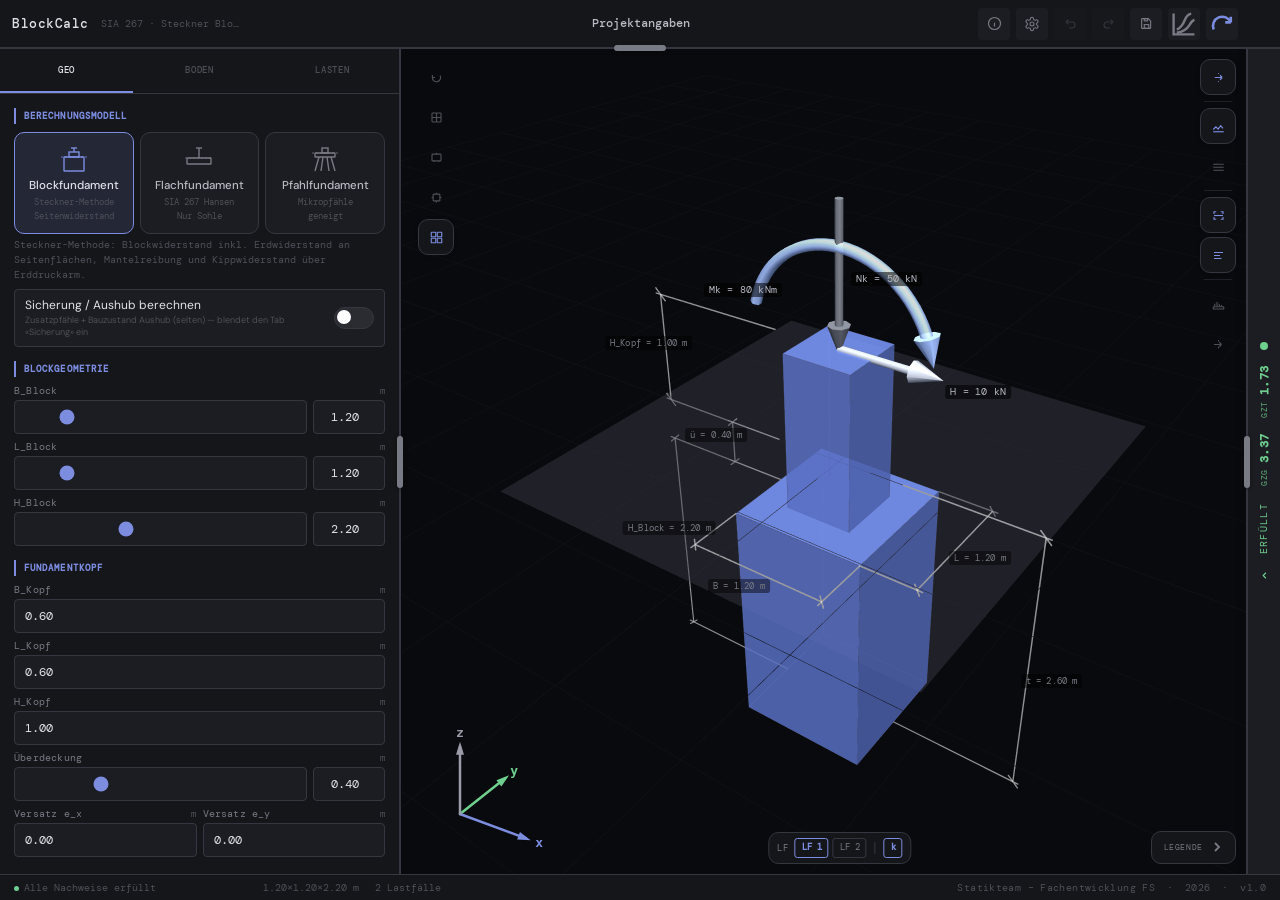
==== commit 069c2c62: "Hauptaktion nach rechts, App-Symbol in BlockCalcs Bildsprache ZWEI KNOEPFE, EINE KANTE. «Ergebnis üb" ====
--- a/blockcalc/index.html
+++ b/blockcalc/index.html
@@ -95,7 +95,12 @@
   padding:4px 10px; font:inherit; font-size:12px; color:#374151; cursor:pointer;
   flex-shrink:0; white-space:nowrap; }
 html.embed .embed-bar .eb-btn:hover { border-color:#9ca3af; }
-html.embed .embed-bar .eb-btn.pri { background:#374151; border-color:#374151; color:#fff; font-weight:500; }
+/* Die Hauptaktion steht rechts aussen, wie «Schliessen» im Kopf des Host-Overlays.
+   margin-left:auto statt eines wachsenden Abstandhalters: ist der Hinweis sichtbar,
+   nimmt er den freien Platz (flex:1 1 auto) und die Regel bewirkt nichts; ist er
+   ausgeblendet, schiebt sie den Knopf trotzdem an den rechten Rand. */
+html.embed .embed-bar .eb-btn.pri { background:#374151; border-color:#374151; color:#fff;
+  font-weight:500; margin-left:auto; }
 html.embed .embed-bar .eb-btn.pri:hover { background:#1f2937; border-color:#1f2937; }
 html.embed .embed-bar .eb-btn:focus { outline:none; }
 html.embed .embed-bar .eb-btn:focus-visible { outline:2px solid #9ca3af; outline-offset:1px; }
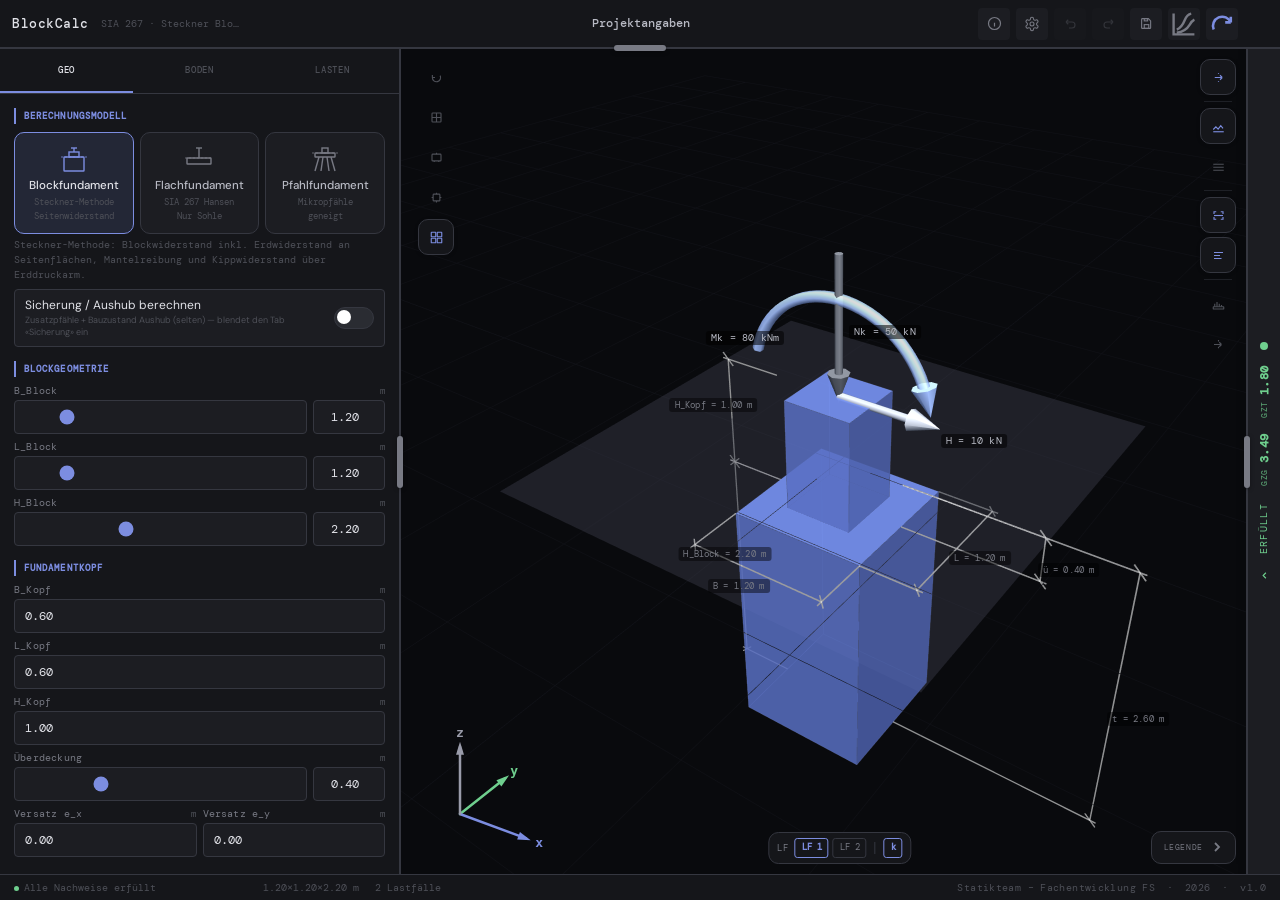
==== commit 690ab642: "BlockCalc aktualisiert (Stand des Nutzers) — unveraendert uebernommen Inhalt stammt vom Projektveran" ====
--- a/blockcalc/index.html
+++ b/blockcalc/index.html
@@ -95,12 +95,7 @@
   padding:4px 10px; font:inherit; font-size:12px; color:#374151; cursor:pointer;
   flex-shrink:0; white-space:nowrap; }
 html.embed .embed-bar .eb-btn:hover { border-color:#9ca3af; }
-/* Die Hauptaktion steht rechts aussen, wie «Schliessen» im Kopf des Host-Overlays.
-   margin-left:auto statt eines wachsenden Abstandhalters: ist der Hinweis sichtbar,
-   nimmt er den freien Platz (flex:1 1 auto) und die Regel bewirkt nichts; ist er
-   ausgeblendet, schiebt sie den Knopf trotzdem an den rechten Rand. */
-html.embed .embed-bar .eb-btn.pri { background:#374151; border-color:#374151; color:#fff;
-  font-weight:500; margin-left:auto; }
+html.embed .embed-bar .eb-btn.pri { background:#374151; border-color:#374151; color:#fff; font-weight:500; }
 html.embed .embed-bar .eb-btn.pri:hover { background:#1f2937; border-color:#1f2937; }
 html.embed .embed-bar .eb-btn:focus { outline:none; }
 html.embed .embed-bar .eb-btn:focus-visible { outline:2px solid #9ca3af; outline-offset:1px; }
@@ -294,6 +289,12 @@
   transition:border-color 0.14s, background 0.14s; -webkit-appearance:none; appearance:none;
 }
 .field input:focus, .field select:focus { border-color:var(--acc); background:var(--s3); }
+/* Kontrollkästchen/Radios erben in .field sonst die Textfeld-Optik (width:100%, height:34px,
+   appearance:none) und werden zu leeren Kästen über die volle Breite. */
+.field input[type="checkbox"], .field input[type="radio"] {
+  width:auto; height:auto; flex:none; margin:0; padding:0;
+  -webkit-appearance:auto; appearance:auto; accent-color:var(--acc); background:none; border:none;
+}
 .field select option { background:var(--s3); color:var(--on); }
 .hint { font-size:9.5px; color:var(--xdim); font-family:var(--f-mono); margin:2px 0 7px; line-height:1.55; }
 
@@ -329,6 +330,7 @@
 /* ── Slider-Felder ─────────────────────────────── */
 .sl-wrap { display:flex; align-items:center; gap:6px; width:100%; }
 .sl-rng  { flex:1; accent-color:var(--acc); cursor:pointer; height:3px; min-width:0; width:0; }
+#viz-solidOp { flex:none; width:100%; }   /* steht ohne .sl-wrap-Flexzeile */
 .sl-wrap input[type="number"] { width:72px; min-width:72px; text-align:right; flex-shrink:0; }
 
 .ic-btn { touch-action:manipulation;
@@ -520,7 +522,13 @@
   padding:10px 12px; margin:12px 0 8px;
 }
 .summary-ttl { font-family:var(--f-mono); font-size:9px; letter-spacing:0.1em; text-transform:uppercase; color:var(--xdim); margin-bottom:6px; }
-.kv-grid { display:grid; grid-template-columns:1fr 1fr; gap:1px 8px; }
+/* Zwei Wertepaare je Zeile: ohne Trennstrich stossen der Wert der linken und das
+   Kürzel der rechten Spalte aneinander („756.6 kPa  σ_min") und die Zuordnung war
+   nicht mehr ablesbar. Durchgehende Haarlinie mittig in der Spaltenlücke. */
+.kv-grid {
+  display:grid; grid-template-columns:1fr 1fr; gap:1px 20px;
+  background:linear-gradient(var(--ol),var(--ol)) no-repeat center top/1px 100%;
+}
 .kv { display:flex; justify-content:space-between; font-family:var(--f-mono); font-size:10px; padding:2px 0; }
 .kv span:first-child { color:var(--dim); }
 .kv span:last-child  { color:var(--on2); }
@@ -820,11 +828,61 @@
 }
 #imp-dialog { display:none; }
 #imp-dialog.open { display:flex; }
-.set-group-title {
+/* Reiterleiste — eigene Zeile unter der Overlay-Topbar, scrollt nie weg */
+.set-tabs-wrap { flex-shrink:0; padding:8px 16px; border-bottom:1px solid var(--ol); background:var(--s1); }
+.set-tabs { display:flex; gap:3px; max-width:640px; margin:0 auto; }
+.set-tab {
+  flex:1 1 0; min-width:0; background:none; border:1px solid transparent; border-radius:var(--r1);
+  font-family:var(--f-mono); font-size:9.5px; letter-spacing:0.04em; color:var(--dim);
+  padding:7px 3px; cursor:pointer; white-space:nowrap; overflow:hidden; text-overflow:ellipsis;
+  transition:background .15s, color .15s, border-color .15s;
+}
+.set-tab:hover { color:var(--on2); background:var(--s2); }
+.set-tab.on { background:var(--s3); border-color:var(--ol2); color:var(--on); }
+.set-tab:focus { outline:none; }
+.set-tab:focus-visible { border-color:var(--acc); color:var(--on); }
+
+/* Gruppenkopf = Aufklapper (gleiche Optik wie der frühere .set-group-title) */
+.set-group > summary {
   font-family:var(--f-mono); font-size:9px; font-weight:500; letter-spacing:0.1em;
-  text-transform:uppercase; color:var(--xdim); padding:10px 14px 8px;
-  border-bottom:1px solid var(--ol); background:var(--s2);
-}
+  text-transform:uppercase; color:var(--xdim); padding:10px 14px 9px; background:var(--s2);
+  cursor:pointer; user-select:none; display:flex; align-items:center; gap:8px; list-style:none;
+}
+.set-group > summary::-webkit-details-marker { display:none; }
+.set-group > summary:hover { color:var(--dim); }
+.set-group[open] > summary { border-bottom:1px solid var(--ol); }
+.sg-chev { margin-left:auto; flex-shrink:0; transition:transform .18s ease; }
+.set-group[open] > summary > .sg-chev,
+.nw-sub[open]    > summary > .sg-chev { transform:rotate(90deg); }
+
+/* Nachweise — ein Aufklapper je Tragsystem, Zähler zeigt aktiv/gesamt */
+.nw-sub { border:1px solid var(--ol); border-radius:var(--r1); margin-bottom:6px; background:var(--s2); }
+.nw-sub > summary {
+  display:flex; align-items:center; gap:8px; cursor:pointer; user-select:none; list-style:none;
+  font-family:var(--f-mono); font-size:9px; letter-spacing:0.08em; text-transform:uppercase;
+  color:var(--dim); padding:8px 10px;
+}
+.nw-sub > summary::-webkit-details-marker { display:none; }
+.nw-sub > summary:hover { color:var(--on2); }
+.nw-sub[open] > summary { border-bottom:1px solid var(--ol); }
+.nw-sub > summary > .sg-chev { margin-left:0; }
+.nw-sub .toggle-row { padding-left:10px; padding-right:10px; }
+.nw-cnt {
+  margin-left:auto; font-family:var(--f-mono); font-size:9px; letter-spacing:0;
+  text-transform:none; color:var(--xdim); border:1px solid var(--ol);
+  border-radius:10px; padding:1px 7px; white-space:nowrap;
+}
+.nw-cnt.part { color:var(--acc); border-color:var(--acc); }
+
+/* Unter-Aufklapper im Viewer-Block — gleiche Optik wie die Gruppenköpfe */
+.viz-sub > summary {
+  display:flex; align-items:center; gap:8px; cursor:pointer; user-select:none; list-style:none;
+  font-family:var(--f-mono); font-size:9px; letter-spacing:.08em; text-transform:uppercase;
+  color:var(--xdim); padding:4px 0;
+}
+.viz-sub > summary::-webkit-details-marker { display:none; }
+.viz-sub > summary:hover { color:var(--dim); }
+.viz-sub[open] > summary > .sg-chev { transform:rotate(90deg); }
 
 /* ═══════════════════════════════════════════
    TOAST
@@ -836,6 +894,9 @@
    ═══════════════════════════════════════════ */
 @media (max-width: 767px) {
   html, body { overflow:hidden; }
+  /* Reiter der Optionen: fünf Beschriftungen müssen auf 375 px passen */
+  .set-tabs-wrap { padding:7px 8px; }
+  .set-tab { font-size:8.5px; letter-spacing:0; padding:7px 1px; }
   .app { grid-template-rows:52px auto 1fr; }
   .workspace { grid-template-columns:1fr!important; position:relative; }
   .ws-split { display:none; }   /* Splitter nur Desktop/Foldable; Smartphone nutzt Tabs */
@@ -1185,7 +1246,7 @@
           <div class="sec">Fundamentkopf</div>
           <div class="field"><label>B_Kopf <em>m</em></label><input id="g_kx" type="number" value="0.6" step="0.05" min="0" oninput="updateViewer();scheduleCalc()"/></div>
           <div class="field"><label>L_Kopf <em>m</em></label><input id="g_ky" type="number" value="0.6" step="0.05" min="0" oninput="updateViewer();scheduleCalc()"/></div>
-          <div class="field"><label>H_Kopf <em>m</em></label><input id="g_hkopf" type="number" value="1.0" step="0.05" min="0" oninput="updateViewer();scheduleCalc()"/></div>
+          <div class="field" title="Gesamthöhe des Fundamentkopfes von der Körper-Oberkante (Block: OK Block) bis OK Kopf. Der sichtbare Überstand über Terrain ist H_Kopf − ü."><label>H_Kopf <em>m</em></label><input id="g_hkopf" type="number" value="1.0" step="0.05" min="0" oninput="updateViewer();scheduleCalc()"/></div>
           <div class="field" id="block-uberd-row">
             <label>Überdeckung <em>m</em></label>
             <div class="sl-wrap"><input type="range" class="sl-rng" id="g_uberd_r" min="0" max="1.5" step="0.05" value="0.40" oninput="slSync('g_uberd',this.value);updateViewer();scheduleCalc()"><input id="g_uberd" type="number" value="0.40" step="0.05" min="0" oninput="slSync('g_uberd',this.value);updateViewer();scheduleCalc()" title="Erdüberdeckung ab OK Block bis GOK (0 = Block an GOK, keine Überdeckung; typ. 0.20–0.60 m)"/></div>
@@ -1427,13 +1488,14 @@
           <div class="lf-card-body">
             <!-- Block-spezifisch -->
             <div id="mat-block-params">
-              <div class="field"><label>Wandreibung δ</label>
-                <select id="bg_delta_fac" onchange="updateMatCardSummary()">
+              <div class="field" id="bg_delta_fac_field"><label>Wandreibung δ</label>
+                <select id="bg_delta_fac" onchange="updateMatCardSummary();_updateDeltaFacUI()">
                   <option value="0">0 — glatt</option>
                   <option value="0.5">φ / 2</option>
                   <option value="0.667" selected>2/3 · φ — Beton</option>
                   <option value="1.0">φ — rau</option>
                 </select>
+                <div class="hint" id="bg_delta_fac_hint"></div>
               </div>
               <div class="field">
                 <label>Bodenart (USCS-Klassifikation)</label>
@@ -1459,9 +1521,15 @@
                   <span style="font-size:9px;color:var(--xdim);font-family:var(--f-mono);margin-top:2px;display:block">informativ · nicht massgebend nach Steckner</span>
                 </div>
                 <div class="field">
-                  <label style="min-height:2.6em;display:flex;align-items:flex-end;gap:5px">M_E  Steifemodul <em style="margin-left:2px">MN/m²</em><span id="c1-zone-chip" class="c1-zone-chip"></span></label>
+                  <!-- Zonen-Chip NICHT im Label: dort lief er aus der schmalen g2-Spalte heraus und
+                       wurde abgeschnitten. Umbrechen im Label würde die Feldhöhen der beiden
+                       Spalten entkoppeln (min-height hält sie bündig) — daher unter das Feld. -->
+                  <label style="min-height:2.6em;display:flex;align-items:flex-end;gap:5px">M_E  Steifemodul <em style="margin-left:2px">MN/m²</em></label>
                   <input id="bg_me" type="number" value="20" step="1" readonly style="opacity:.5;cursor:default" title="Automatisch aus Bodenschichten berechnet"/>
-                  <span style="font-size:9px;color:var(--xdim);font-family:var(--f-mono);margin-top:2px;display:block">Automatisch aus Schicht-M_E berechnet</span>
+                  <div style="display:flex;align-items:center;gap:5px;flex-wrap:wrap;margin-top:3px">
+                    <span id="c1-zone-chip" class="c1-zone-chip"></span>
+                    <span style="font-size:9px;color:var(--xdim);font-family:var(--f-mono)">Automatisch aus Schicht-M_E berechnet</span>
+                  </div>
                 </div>
               </div>
               <div class="field">
@@ -1596,6 +1664,15 @@
         <div class="g2">
           <div class="field"><label>M_Wx Windmoment x-Achse <em>kNm</em></label><input id="l_MWx" type="number" value="40" step="1" oninput="updateViewer();scheduleCalc()"/></div>
           <div class="field"><label>M_Wy Windmoment y-Achse <em>kNm</em></label><input id="l_MWy" type="number" value="40" step="1" oninput="updateViewer();scheduleCalc()"/></div>
+        </div>
+
+        <div style="margin:10px 0 2px">
+          <button class="btn btn-tonal btn-full btn-sm" style="margin-top:0" onclick="flipLastrichtung()"
+            title="Kehrt das Vorzeichen aller Horizontalkräfte und Momente um (H_Gx/y, M_Gx/y, H_Wx/y, M_Wx/y). Die Normalkraft N_G bleibt unverändert. Wirkt nur dort auf das Ergebnis, wo die Richtung zählt — Böschung im GZT, Aushub/Sicherung, asymmetrischer Kopfversatz.">
+            <svg width="14" height="14" viewBox="0 0 20 20" fill="none" stroke="currentColor" stroke-width="1.6" stroke-linecap="round" stroke-linejoin="round"><path d="M3 7h12M12 4l3 3-3 3"/><path d="M17 13H5M8 10l-3 3 3 3"/></svg>
+            Lastrichtung umkehren
+          </button>
+          <div class="hint" id="flip-hint" style="margin-top:4px">Kehrt H und M um (N_G bleibt). Ohne Böschung, Aushub oder Kopfversatz ist der Nachweis richtungssymmetrisch — das Ergebnis ändert sich dann nicht.</div>
         </div>
 
         <div class="sec">Lastfallkombinationen</div>
@@ -2218,22 +2295,30 @@
     <div style="flex:1"></div>
     <button class="btn btn-tonal btn-sm" onclick="applySettings()">Speichern</button>
   </div>
+  <div class="set-tabs-wrap">
+    <div class="set-tabs" role="tablist">
+      <button class="set-tab on" data-tab="allg" onclick="setOvTab('allg')" type="button">Allgemein</button>
+      <button class="set-tab" data-tab="calc" onclick="setOvTab('calc')" type="button">Berechnung</button>
+      <button class="set-tab" data-tab="nw" onclick="setOvTab('nw')" type="button">Nachweise</button>
+      <button class="set-tab" data-tab="viz" onclick="setOvTab('viz')" type="button">Ansicht</button>
+      <button class="set-tab" data-tab="data" onclick="setOvTab('data')" type="button">Daten</button>
+    </div>
+  </div>
   <div class="ov-body">
 
-    <!-- Erscheinungsbild -->
-    <div class="set-group">
-      <div class="set-group-title">Erscheinungsbild</div>
+    <!-- Reiter Allgemein -->
+    <div class="set-pane" data-tab="allg">
+    <details class="set-group" open>
+      <summary><span>Erscheinungsbild</span><svg class="sg-chev" width="12" height="12" viewBox="0 0 20 20" fill="none" stroke="currentColor" stroke-width="1.8"><path d="M8 5l5 5-5 5"/></svg></summary>
       <div style="padding:8px 14px">
         <div class="toggle-row">
           <div><div class="toggle-label">Helles Design</div><div class="toggle-sub">Wechsel zwischen Hell und Dunkel</div></div>
           <label class="sw"><input type="checkbox" id="set-light" onchange="toggleTheme(this.checked)"><div class="sw-track"></div><div class="sw-thumb"></div></label>
         </div>
       </div>
-    </div>
-
-    <!-- Sprache -->
-    <div class="set-group">
-      <div class="set-group-title">Sprache / Language / Langue</div>
+    </details>
+    <details class="set-group" open>
+      <summary><span>Sprache / Language / Langue</span><svg class="sg-chev" width="12" height="12" viewBox="0 0 20 20" fill="none" stroke="currentColor" stroke-width="1.8"><path d="M8 5l5 5-5 5"/></svg></summary>
       <div style="padding:10px 14px">
         <div class="field"><label>Sprache</label>
           <select id="set-lang">
@@ -2243,11 +2328,9 @@
           </select>
         </div>
       </div>
-    </div>
-
-    <!-- Firma / Bearbeiter -->
-    <div class="set-group">
-      <div class="set-group-title">Standard Projektdaten</div>
+    </details>
+    <details class="set-group" open>
+      <summary><span>Standard Projektdaten</span><svg class="sg-chev" width="12" height="12" viewBox="0 0 20 20" fill="none" stroke="currentColor" stroke-width="1.8"><path d="M8 5l5 5-5 5"/></svg></summary>
       <div style="padding:10px 14px">
         <div class="field"><label>Firma</label><input id="set-firma" type="text" placeholder=""/></div>
         <div class="field"><label>Fachingenieur</label><input id="set-bearbeiter" type="text" placeholder=""/></div>
@@ -2261,14 +2344,17 @@
           <div class="hint" style="margin-top:4px">Wird verkleinert gespeichert (max. 420 px breit) und auf dem Deckblatt aller Berichte gezeigt.</div>
         </div>
       </div>
+    </details>
     </div>
 
-    <!-- Standard-Teilsicherheiten -->
-    <div class="set-group">
-      <div class="set-group-title" style="display:flex;justify-content:space-between;align-items:center">
+    <!-- Reiter Berechnung -->
+    <div class="set-pane" data-tab="calc" style="display:none">
+    <details class="set-group" open>
+      <summary>
         <span>Standard-Teilsicherheitsbeiwerte</span>
-        <button onclick="resetSIAPartials()" style="background:none;border:1px solid var(--ol);border-radius:var(--r1);color:var(--dim);font-family:var(--f-mono);font-size:8px;letter-spacing:0.05em;padding:2px 7px;cursor:pointer;text-transform:uppercase" title="SIA 267 Standardwerte wiederherstellen">SIA 267</button>
-      </div>
+        <button onclick="event.stopPropagation();resetSIAPartials()" style="background:none;border:1px solid var(--ol);border-radius:var(--r1);color:var(--dim);font-family:var(--f-mono);font-size:8px;letter-spacing:0.05em;padding:2px 7px;cursor:pointer;text-transform:uppercase" title="SIA 267 Standardwerte wiederherstellen">SIA 267</button>
+        <svg class="sg-chev" width="12" height="12" viewBox="0 0 20 20" fill="none" stroke="currentColor" stroke-width="1.8"><path d="M8 5l5 5-5 5"/></svg>
+      </summary>
       <div style="padding:10px 14px">
         <div class="g2">
           <div class="field"><label>γ_G</label><input id="set-tG" type="number" value="1.35" step="0.05"/></div>
@@ -2283,15 +2369,13 @@
           <div class="field"><label>γ_Ep</label><input id="set-tEp" type="number" value="1.40" step="0.05"/></div>
         </div>
       </div>
-    </div>
-
-    <!-- Steckner-Berechnungsparameter -->
-    <div class="set-group">
-      <div class="set-group-title">Steckner Berechnungsparameter</div>
+    </details>
+    <details class="set-group">
+      <summary><span>Steckner Berechnungsparameter</span><svg class="sg-chev" width="12" height="12" viewBox="0 0 20 20" fill="none" stroke="currentColor" stroke-width="1.8"><path d="M8 5l5 5-5 5"/></svg></summary>
       <div style="padding:10px 14px">
         <div class="field">
           <div class="toggle-row" style="margin-bottom:6px">
-            <div><div class="toggle-label">Passivdruck über NL mobilisieren</div><div class="toggle-sub">E_p,mob = E₀ + mob·(E_p − E₀) statt vollem λ_p · konservativ, entspricht DC-Fundament · <b>Standard an</b> · aus = voller Passivdruck λ_p (mob = 100 %, Steckner-Papier Gl.32)</div></div>
+            <div><div class="toggle-label">Passivdruck über NL mobilisieren</div><div class="toggle-sub">E_p,mob = E₀ + mob·(E_p − E₀) statt vollem λ_p — konservativ, entspricht DC-Fundament. Aus = voller Passivdruck (Steckner Gl. 32). Standard an.</div></div>
             <label class="sw"><input type="checkbox" id="set-steckner-mob" checked onchange="_syncMobUI()"><div class="sw-track"></div><div class="sw-thumb"></div></label>
           </div>
           <label>Mobilisierungsgrad mob</label>
@@ -2302,29 +2386,55 @@
           <span id="set-mob-hint" style="font-size:9.5px;color:var(--xdim);font-family:var(--f-mono);margin-top:2px;display:block">Ew = E₀ + mob·(Ep − E₀) — mobilisierter Passivwiderstand über Nulllinie</span>
         </div>
         <div class="field" style="margin-top:8px">
-          <label>GZG Schiefstellung tan(α) zulässig</label>
+          <label>tan(α)_zul — ständig + veränderlich <em>1/100</em></label>
+          <input id="set-alpha-zul-full" type="number" value="0.010" step="0.001" min="0.001"/>
+        </div>
+        <div class="field">
+          <label>tan(α)_zul — veränderlich allein <em>1/200</em></label>
           <input id="set-alpha-zul" type="number" value="0.005" step="0.001" min="0.001"/>
-          <span style="font-size:9.5px;color:var(--xdim);font-family:var(--f-mono);margin-top:2px;display:block">SIA 267 Standard: 0.005 (= 1/200)</span>
-        </div>
-        <div class="toggle-row" style="margin-top:8px">
-          <div><div class="toggle-label">Sohlspannung beim Block</div><div class="toggle-sub">σ_max ≤ q_u ist informativ (kein Versagenskriterium bei Steckner)</div></div>
-          <div style="font-size:9px;color:var(--acc);font-family:var(--f-mono);padding:4px 6px;background:var(--acc-s);border-radius:4px">AUTO</div>
+          <div class="hint">Zulässige Schiefstellung nach SBB 0161.1011.0007. Massgebend ist der
+            Lastbeiwert <b>γ_G,GZG</b> (Tab «Lasten»): grösser 0 ⇒ der ständige Anteil ist enthalten
+            ⇒ oberer Wert; genau 0 ⇒ reiner Veränderlich-Fall ⇒ unterer Wert. Beide gleich setzen
+            reproduziert das frühere Verhalten mit einem einzigen Grenzwert.</div>
         </div>
         <div class="toggle-row" style="margin-top:8px">
           <div><div class="toggle-label">Erweiterung: Böschung im GZT</div><div class="toggle-sub">E_p talseitig mit K_p,β statt K_p → Nachweis richtungsabhängig · über Steckner hinaus · Standard aus</div></div>
           <label class="sw"><input type="checkbox" id="set-steckner-slope"><div class="sw-track"></div><div class="sw-thumb"></div></label>
         </div>
       </div>
-    </div>
-
-    <!-- Pfahlfundament-Parameter -->
-    <div class="set-group">
-      <div class="set-group-title">Pfahlfundament</div>
+    </details>
+    <details class="set-group">
+      <summary><span>Bauzustand &amp; Aushub</span><svg class="sg-chev" width="12" height="12" viewBox="0 0 20 20" fill="none" stroke="currentColor" stroke-width="1.8"><path d="M8 5l5 5-5 5"/></svg></summary>
+      <div style="padding:10px 14px">
+        <div class="toggle-row">
+          <div><div class="toggle-label">Reduzierter Lastbeiwert γ_G,red</div><div class="toggle-sub">Bauzustände mit kurzer Standzeit (SIA 267 Ziff. 5.4.3.6). Wirkt nur auf Zustand A, Sicherungsbemessung und Dimensionierung — der Endzustand rechnet mit γ_G,sup. Standard aus.</div></div>
+          <label class="sw"><input type="checkbox" id="set-bz-gred"><div class="sw-track"></div><div class="sw-thumb"></div></label>
+        </div>
+        <div class="field" style="margin-top:8px">
+          <label>γ_G,red <em>statt 1.35</em></label>
+          <input id="set-bz-gred-val" type="number" value="1.20" step="0.05" min="1.0" max="1.5"/>
+        </div>
+        <div class="toggle-row">
+          <div><div class="toggle-label">Auch bei Spezialfundamenten</div><div class="toggle-sub">Typengeprüft ist nur das Blockfundament; Flach und Pfahl gelten als Spezialfundament. Anwendung projektspezifisch begründen und im Bericht ausweisen.</div></div>
+          <label class="sw"><input type="checkbox" id="set-bz-gred-spezial"><div class="sw-track"></div><div class="sw-thumb"></div></label>
+        </div>
+        <div class="field" style="margin-top:8px">
+          <label>κ_e — Grenze Sohlexzentrizität</label>
+          <select id="set-kappa-e">
+            <option value="0.1667">1/6 — klaffungsfrei (Kernweite)</option>
+            <option value="0.3333">1/3 — SIA 267 Ziff. 5.4.2.4</option>
+          </select>
+          <div class="hint">Nachweis «Kernweite» im Sicherungsmodul: e ≤ κ_e·b — nur bei aktivem Aushub. 1/6 hält die Sohlfuge klaffungsfrei, 1/3 lässt halbseitige Klaffung zu.</div>
+        </div>
+      </div>
+    </details>
+    <details class="set-group">
+      <summary><span>Pfahlfundament</span><svg class="sg-chev" width="12" height="12" viewBox="0 0 20 20" fill="none" stroke="currentColor" stroke-width="1.8"><path d="M8 5l5 5-5 5"/></svg></summary>
       <div style="padding:10px 14px">
         <div class="field">
           <label>Mindest-Randabstand Pfahl ↔ Bankettkante <em>m</em></label>
           <input id="set-pfahl-randmin" type="number" value="0.30" step="0.05" min="0.05"/>
-          <span style="font-size:9.5px;color:var(--xdim);font-family:var(--f-mono);margin-top:2px;display:block">Pfahlmitte → nächste Bankettkante. Steuert die automatische Maximal-Vorgabe der Pfahlabstände sowie Ampel/Warnung in der Draufsicht.</span>
+          <div class="hint">Pfahlmitte → nächste Bankettkante. Steuert die automatischen Maximal-Abstände und die Ampel in der Draufsicht.</div>
         </div>
         <div class="field" style="margin-top:8px">
           <label>α_lat — Laterale Bettung k_s = M_E·α_lat/((1−ν²)·d)</label>
@@ -2332,31 +2442,7 @@
             <input id="set-pfahl-alat" type="number" value="0.30" step="0.05" min="0.1" max="1.0" style="flex:1"/>
             <span style="font-size:9px;color:var(--xdim);font-family:var(--f-mono)">Vesić ≈ 0.65</span>
           </div>
-          <span style="font-size:9.5px;color:var(--xdim);font-family:var(--f-mono);margin-top:2px;display:block;line-height:1.4">Steifigkeit der lateralen Pfahlbettung (Verformung η_V, Biegemoment η_Stahl, Knicken). <b>0.30</b> = konservativ/weich (Default) · <b>0.50</b> = moderat · <b>0.65</b> = Vesić-Mittel · höher = steifer/weniger konservativ. Ändert NUR Pfahlfundament + Sicherung, nicht den Block.</span>
-        </div>
-        <div class="field" style="margin-top:8px">
-          <label style="display:flex;align-items:center;gap:8px;cursor:pointer">
-            <input type="checkbox" id="set-bz-gred" style="accent-color:var(--acc)">
-            <span>Bauzustand: reduzierter Lastbeiwert γ_G,red</span>
-          </label>
-          <div style="display:flex;align-items:center;gap:8px;margin-top:6px">
-            <span style="font-family:var(--f-mono);font-size:10px;color:var(--xdim);white-space:nowrap">γ_G,red =</span>
-            <input id="set-bz-gred-val" type="number" value="1.20" step="0.05" min="1.0" max="1.5" style="flex:1"/>
-            <span style="font-size:9px;color:var(--xdim);font-family:var(--f-mono);white-space:nowrap">statt 1.35</span>
-          </div>
-          <label style="display:flex;align-items:center;gap:8px;cursor:pointer;margin-top:6px">
-            <input type="checkbox" id="set-bz-gred-spezial" style="accent-color:var(--acc)">
-            <span style="font-size:11.5px">Ausnahme: auch bei Spezialfundamenten zulassen</span>
-          </label>
-          <span style="font-size:9.5px;color:var(--xdim);font-family:var(--f-mono);margin-top:4px;display:block;line-height:1.5">Reduzierter Lastbeiwert für <b>Bauzustände</b> mit kurzer Standzeit (SIA 267 Ziff. 5.4.3.6). Wirkt auf den <b>ständigen</b> Anteil im Aushubzustand, in der Sicherungsbemessung und in der Dimensionierung — der Endzustand-Nachweis rechnet unverändert mit γ_G,sup. In der <b>Typenzulassungsstatik</b> wurde so gerechnet.<br><b>Für Spezialfundamente ist der Ansatz nicht zulässig</b> — er greift dort nur, wenn die Ausnahme oben gesetzt und projektspezifisch begründet ist. Voreinstellung: aus.</span>
-        </div>
-        <div class="field" style="margin-top:8px">
-          <label>κ_e — Grenze Sohlexzentrizität (Aushubzustand)</label>
-          <select id="set-kappa-e">
-            <option value="0.1667">1/6 — klaffungsfrei (Kernweite)</option>
-            <option value="0.3333">1/3 — SIA 267 Ziff. 5.4.2.4</option>
-          </select>
-          <span style="font-size:9.5px;color:var(--xdim);font-family:var(--f-mono);margin-top:2px;display:block;line-height:1.4">Grenzwert des Nachweises «Kernweite / Sohlexzentrizität» im Sicherungsmodul: <b>e ≤ κ_e · b</b>. Steckner Gl.66 lässt e → b/2 zu, solange der Boden p_u auf schmalem Streifen trägt — das ist ein Tragfähigkeits-, kein Robustheitslimit. <b>1/6</b> hält die Sohlfuge klaffungsfrei (Voreinstellung, für provisorische Zustände) · <b>1/3</b> ist die SIA-Grenze mit halbseitiger Klaffung. Wirkt nur bei aktivem Aushub.</span>
+          <div class="hint"><b>0.30</b> konservativ/weich (Default) · <b>0.50</b> moderat · <b>0.65</b> Vesić-Mittel · höher = steifer. Wirkt auf Verformung, Biegemoment und Knicken — nur Pfahlfundament und Sicherung, nicht den Block.</div>
         </div>
         <div class="field" style="margin-top:8px">
           <label>L_crit — Wirksame Verpresslänge <em>m</em></label>
@@ -2364,22 +2450,200 @@
             <input id="set-pfahl-lcrit" type="number" value="10" step="0.5" min="0" max="40" style="flex:1"/>
             <span style="font-size:9px;color:var(--xdim);font-family:var(--f-mono)">0 = kein Deckel</span>
           </div>
-          <span style="font-size:9.5px;color:var(--xdim);font-family:var(--f-mono);margin-top:2px;display:block;line-height:1.4">Obergrenze der für die Mantelreibung angesetzten Länge: R_s,k = Σ q_s,k·U·Δz nur bis <b>L_eff = min(L, L_crit)</b>. Ohne Deckel wüchse R_s,k unbegrenzt linear mit L — real entbindet der Verpresskörper fortschreitend, und die q_s,k-Erfahrungswerte (EA-Pfähle/DIN 4128) sind für übliche Verpresslängen kalibriert. <b>Konstruktive Bemessungsregel, keine Normformel.</b> 10 m = Default · 6–8 m bei bindigem Baugrund üblich · massgebend bleibt die Probebelastung.</span>
+          <div class="hint">R_s,k wird nur bis <b>L_eff = min(L, L_crit)</b> angesetzt — ohne Deckel wüchse sie unbegrenzt linear mit L. Konstruktive Bemessungsregel, keine Norm · 6–8 m bei bindigem Baugrund üblich · massgebend bleibt die Probebelastung.</div>
         </div>
         <div class="toggle-row" style="margin-top:6px">
-          <div><div class="toggle-label">GZG-Verdrehung entkoppeln</div><div class="toggle-sub">Verformung ohne Schrägstellungs-Kopplung: Moment → reine Verdrehung, Horizontalkraft → reine Verschiebung. Vereinfachung; Kraftberechnung bleibt gekoppelt. Standard: an (entkoppelt) — abschalten für das gekoppelte Modell.</div></div>
+          <div><div class="toggle-label">GZG-Verdrehung entkoppeln</div><div class="toggle-sub">Moment → reine Verdrehung, Horizontalkraft → reine Verschiebung (ohne Schrägstellungs-Kopplung). Nur die GZG-Verformung; die Kraftberechnung bleibt gekoppelt. Standard an.</div></div>
           <label class="sw"><input type="checkbox" id="set-pfahl-decouple" checked><div class="sw-track"></div><div class="sw-thumb"></div></label>
         </div>
         <div class="toggle-row" style="margin-top:6px">
-          <div><div class="toggle-label">Lateraler Gruppeneffekt (p-Multiplier)</div><div class="toggle-sub">Eng stehende Pfähle überlagern ihre lateralen Druckzonen → p-y-Kurve abgemindert (Reese/API RP-2A, AASHTO): Faktor 0.65 bei s/D ≤ 3, voll ab s/D ≥ 5. Wirkt auf Bettungssteifigkeit UND Grenzwiderstand. Geneigte Pfähle spreizen auf → meist wirkungslos. Standard: an.</div></div>
+          <div><div class="toggle-label">Lateraler Gruppeneffekt (p-Multiplier)</div><div class="toggle-sub">Eng stehende Pfähle überlagern ihre Druckzonen → p-y abgemindert (Reese/API): 0.65 bei s/D ≤ 3, voll ab s/D ≥ 5. Geneigte Pfähle spreizen auf → meist wirkungslos. Standard an.</div></div>
           <label class="sw"><input type="checkbox" id="set-pfahl-latgrp" checked><div class="sw-track"></div><div class="sw-thumb"></div></label>
         </div>
       </div>
+    </details>
     </div>
 
-    <!-- Schieber-Bereiche -->
-    <div class="set-group">
-      <div class="set-group-title">Schieber-Bereiche</div>
+    <!-- Reiter Nachweise -->
+    <div class="set-pane" data-tab="nw" style="display:none">
+    <details class="set-group" open>
+      <summary><span>Aktive Nachweise je Tragsystem</span><svg class="sg-chev" width="12" height="12" viewBox="0 0 20 20" fill="none" stroke="currentColor" stroke-width="1.8"><path d="M8 5l5 5-5 5"/></svg></summary>
+        <div style="font-size:9.5px;color:var(--dim);font-family:var(--f-mono);line-height:1.55;margin-bottom:8px">Jedes Tragsystem führt seine eigenen Nachweise. Abgeschaltete Nachweise gehen nicht in den Gesamtstatus ein und werden im Bericht als <b>nicht geführt</b> ausgewiesen — sie verschwinden also nicht stillschweigend.</div>
+        <details class="nw-sub" data-sys="block">
+          <summary><span>Blockfundament — Steckner</span><span class="nw-cnt"></span><svg class="sg-chev" width="11" height="11" viewBox="0 0 20 20" fill="none" stroke="currentColor" stroke-width="1.8"><path d="M8 5l5 5-5 5"/></svg></summary>
+          <div class="toggle-row">
+            <div><div class="toggle-label">GZT Standsicherheit</div><div class="toggle-sub">Steckner Gl. 66 — massgebend</div></div>
+            <label class="sw"><input type="checkbox" id="nw-b-gzt" checked><div class="sw-track"></div><div class="sw-thumb"></div></label>
+          </div>
+          <div class="toggle-row">
+            <div><div class="toggle-label">GZG Schiefstellung</div><div class="toggle-sub">tan(α) ≤ tan(α)_zul  [Steckner Gl. 11–21, C₁]</div></div>
+            <label class="sw"><input type="checkbox" id="nw-b-gzg" checked><div class="sw-track"></div><div class="sw-thumb"></div></label>
+          </div>
+          <div class="toggle-row">
+            <div><div class="toggle-label">Sohlgrössen informativ</div><div class="toggle-sub">Sohlspannung, Grundbruch, Gleiten, Kernweite — beim Block kein Versagenskriterium</div></div>
+            <label class="sw"><input type="checkbox" id="nw-b-info" checked><div class="sw-track"></div><div class="sw-thumb"></div></label>
+          </div>
+        </details>
+        <details class="nw-sub" data-sys="flach">
+          <summary><span>Flachfundament — Hansen</span><span class="nw-cnt"></span><svg class="sg-chev" width="11" height="11" viewBox="0 0 20 20" fill="none" stroke="currentColor" stroke-width="1.8"><path d="M8 5l5 5-5 5"/></svg></summary>
+          <div class="toggle-row">
+            <div><div class="toggle-label">Sohlspannung</div><div class="toggle-sub">σ_max ≤ q_u</div></div>
+            <label class="sw"><input type="checkbox" id="nw-f-sohlsp" checked><div class="sw-track"></div><div class="sw-thumb"></div></label>
+          </div>
+          <div class="toggle-row">
+            <div><div class="toggle-label">Grundbruch</div><div class="toggle-sub">R_d / σ_max ≥ 1.0  [Hansen, Ersatzfläche]</div></div>
+            <label class="sw"><input type="checkbox" id="nw-f-grundb" checked><div class="sw-track"></div><div class="sw-thumb"></div></label>
+          </div>
+          <div class="toggle-row">
+            <div><div class="toggle-label">Gleiten</div><div class="toggle-sub">R_gl / H_d ≥ 1.0</div></div>
+            <label class="sw"><input type="checkbox" id="nw-f-gleiten" checked><div class="sw-track"></div><div class="sw-thumb"></div></label>
+          </div>
+          <div class="toggle-row">
+            <div><div class="toggle-label">Kippen / Ausmitte</div><div class="toggle-sub">(e_x/B)² + (e_y/L)² ≤ 1/9  [2. Kernweite]</div></div>
+            <label class="sw"><input type="checkbox" id="nw-f-kippen" checked><div class="sw-track"></div><div class="sw-thumb"></div></label>
+          </div>
+          <div class="toggle-row">
+            <div><div class="toggle-label">Globale Standsicherheit (Bishop)</div><div class="toggle-sub">Gleitkreis · nur mit Böschung · Standard aus</div></div>
+            <label class="sw"><input type="checkbox" id="nw-f-bishop"><div class="sw-track"></div><div class="sw-thumb"></div></label>
+          </div>
+        </details>
+        <details class="nw-sub" data-sys="pfahl">
+          <summary><span>Pfahlfundament</span><span class="nw-cnt"></span><svg class="sg-chev" width="11" height="11" viewBox="0 0 20 20" fill="none" stroke="currentColor" stroke-width="1.8"><path d="M8 5l5 5-5 5"/></svg></summary>
+          <div class="toggle-row">
+            <div><div class="toggle-label">Äusserer Tragwiderstand</div><div class="toggle-sub">Mantelreibung R_s,d / N</div></div>
+            <label class="sw"><input type="checkbox" id="nw-p-geo" checked><div class="sw-track"></div><div class="sw-thumb"></div></label>
+          </div>
+          <div class="toggle-row">
+            <div><div class="toggle-label">Querschnitt N+M</div><div class="toggle-sub">Tragglied, SIA 263</div></div>
+            <label class="sw"><input type="checkbox" id="nw-p-stahl" checked><div class="sw-track"></div><div class="sw-thumb"></div></label>
+          </div>
+          <div class="toggle-row">
+            <div><div class="toggle-label">Knicken</div><div class="toggle-sub">SIA 263, Bettung nach Winkler</div></div>
+            <label class="sw"><input type="checkbox" id="nw-p-knick" checked><div class="sw-track"></div><div class="sw-thumb"></div></label>
+          </div>
+          <div class="toggle-row">
+            <div><div class="toggle-label">Laterale Bodentragfähigkeit</div><div class="toggle-sub">Rotation / Kick-out, Grenzgleichgewicht p_u</div></div>
+            <label class="sw"><input type="checkbox" id="nw-p-lat" checked><div class="sw-track"></div><div class="sw-thumb"></div></label>
+          </div>
+          <div class="toggle-row">
+            <div><div class="toggle-label">GZG Schiefstellung & Verschiebung</div><div class="toggle-sub">SBB 0161.1011.0007</div></div>
+            <label class="sw"><input type="checkbox" id="nw-p-gzg" checked><div class="sw-track"></div><div class="sw-thumb"></div></label>
+          </div>
+        </details>
+        <details class="nw-sub" data-sys="sich">
+          <summary><span>Sicherung / Aushub</span><span class="nw-cnt"></span><svg class="sg-chev" width="11" height="11" viewBox="0 0 20 20" fill="none" stroke="currentColor" stroke-width="1.8"><path d="M8 5l5 5-5 5"/></svg></summary>
+          <div class="toggle-row">
+            <div><div class="toggle-label">Lateraltragfähigkeit</div><div class="toggle-sub">η_H — Grenzgleichgewicht p_u</div></div>
+            <label class="sw"><input type="checkbox" id="nw-s-lat" checked><div class="sw-track"></div><div class="sw-thumb"></div></label>
+          </div>
+          <div class="toggle-row">
+            <div><div class="toggle-label">Axialer Pfahlnachweis</div><div class="toggle-sub">η_ax — Mantelreibung</div></div>
+            <label class="sw"><input type="checkbox" id="nw-s-ax" checked><div class="sw-track"></div><div class="sw-thumb"></div></label>
+          </div>
+          <div class="toggle-row">
+            <div><div class="toggle-label">Stahlquerschnitt</div><div class="toggle-sub">η_Stahl — N+M, γ_M</div></div>
+            <label class="sw"><input type="checkbox" id="nw-s-stahl" checked><div class="sw-track"></div><div class="sw-thumb"></div></label>
+          </div>
+          <div class="toggle-row">
+            <div><div class="toggle-label">Systemnachweis Block + Pfahl</div><div class="toggle-sub">η_sys</div></div>
+            <label class="sw"><input type="checkbox" id="nw-s-sys" checked><div class="sw-track"></div><div class="sw-thumb"></div></label>
+          </div>
+          <div class="toggle-row">
+            <div><div class="toggle-label">Kernweite / Sohlexzentrizität</div><div class="toggle-sub">e ≤ κ_e · b — nur im Aushubzustand</div></div>
+            <label class="sw"><input type="checkbox" id="nw-s-kern" checked><div class="sw-track"></div><div class="sw-thumb"></div></label>
+          </div>
+          <div class="toggle-row">
+            <div><div class="toggle-label">Verformung</div><div class="toggle-sub">η_V — p-y-Bettung</div></div>
+            <label class="sw"><input type="checkbox" id="nw-s-verf" checked><div class="sw-track"></div><div class="sw-thumb"></div></label>
+          </div>
+          <div class="toggle-row">
+            <div><div class="toggle-label">GZG System</div><div class="toggle-sub">Schiefstellung Block + Pfahl</div></div>
+            <label class="sw"><input type="checkbox" id="nw-s-gzgsys" checked><div class="sw-track"></div><div class="sw-thumb"></div></label>
+          </div>
+        </details>
+    </details>
+    <details class="set-group">
+      <summary><span>Grenzzustände — Nachweisbeschriftungen</span><svg class="sg-chev" width="12" height="12" viewBox="0 0 20 20" fill="none" stroke="currentColor" stroke-width="1.8"><path d="M8 5l5 5-5 5"/></svg></summary>
+      <div style="padding:10px 14px">
+        <div style="font-size:9px;color:var(--xdim);font-family:var(--f-mono);letter-spacing:0.08em;text-transform:uppercase;margin-bottom:8px">Blockfundament</div>
+        <div class="field" style="margin-bottom:6px">
+          <label>Typ 2 / ST</label>
+          <input id="gz_t2_block" type="text" value="Grundbruch · Gleiten · Sohlsp. · Steckner GZT"
+            oninput="SETTINGS.gz_labels.t2_block=this.value;refreshMatrix()"/>
+        </div>
+        <div class="field" style="margin-bottom:12px">
+          <label>GZG</label>
+          <input id="gz_gzg_block" type="text" value="Schiefstellung (Steckner Gl.11–21)"
+            oninput="SETTINGS.gz_labels.gzg_block=this.value;refreshMatrix()"/>
+        </div>
+        <div style="font-size:9px;color:var(--xdim);font-family:var(--f-mono);letter-spacing:0.08em;text-transform:uppercase;margin-bottom:8px">Flachfundament</div>
+        <div class="field" style="margin-bottom:6px">
+          <label>Typ 2</label>
+          <input id="gz_t2_flach" type="text" value="Grundbruch · Gleiten · Sohlspannung"
+            oninput="SETTINGS.gz_labels.t2_flach=this.value;refreshMatrix()"/>
+        </div>
+        <div class="field" style="margin-bottom:12px">
+          <label>Typ 1</label>
+          <input id="gz_t1_flach" type="text" value="Kippen / Ausmitte"
+            oninput="SETTINGS.gz_labels.t1_flach=this.value;refreshMatrix()"/>
+        </div>
+        <div style="font-size:9px;color:var(--xdim);font-family:var(--f-mono);letter-spacing:0.08em;text-transform:uppercase;margin-bottom:6px">Benutzerdefinierte Grenzzustände</div>
+        <div id="gz-custom-list" style="margin-bottom:6px"></div>
+        <button class="btn btn-tonal btn-sm" onclick="addCustomGZ()">+ Grenzzustand</button>
+      </div>
+    </details>
+    </div>
+
+    <!-- Reiter Ansicht -->
+    <div class="set-pane" data-tab="viz" style="display:none">
+    <details class="set-group" open>
+      <summary><span>Darstellung (3D-Viewer)</span><svg class="sg-chev" width="12" height="12" viewBox="0 0 20 20" fill="none" stroke="currentColor" stroke-width="1.8"><path d="M8 5l5 5-5 5"/></svg></summary>
+      <div style="padding:10px 14px">
+        <div class="field" style="margin-bottom:8px">
+          <label>Kamera</label>
+          <select id="viz-iso-sel" onchange="setViz('cameraIso', this.value==='iso')">
+            <option value="persp">Perspektivisch</option>
+            <option value="iso">Isometrisch</option>
+          </select>
+        </div>
+        <div class="field" style="margin-bottom:8px">
+          <label>Fundament-Transparenz <span id="viz-solidOp-v" style="color:var(--dim)">85 %</span></label>
+          <input id="viz-solidOp" class="sl-rng" type="range" min="20" max="100" step="5" value="85"
+            oninput="setViz('solidOp', +this.value/100); document.getElementById('viz-solidOp-v').textContent=this.value+' %'"/>
+        </div>
+        <div class="toggle-row">
+          <div><div class="toggle-label">Raster (Grid)</div></div>
+          <label class="sw"><input type="checkbox" id="viz-grid" checked onchange="setViz('gridShow', this.checked)"><div class="sw-track"></div><div class="sw-thumb"></div></label>
+        </div>
+        <div class="toggle-row">
+          <div><div class="toggle-label">Vermassung klickbar</div><div class="toggle-sub">Mass im 3D anklicken → Eingabefeld anpassen</div></div>
+          <label class="sw"><input type="checkbox" id="viz-diminter" onchange="setViz('dimInteractive', this.checked)"><div class="sw-track"></div><div class="sw-thumb"></div></label>
+        </div>
+        <details class="viz-sub" style="margin-top:10px">
+        <summary>Farben &amp; Bodenschichten<svg class="sg-chev" width="11" height="11" viewBox="0 0 20 20" fill="none" stroke="currentColor" stroke-width="1.8"><path d="M8 5l5 5-5 5"/></svg></summary>
+        <div style="font-size:9px;color:var(--xdim);font-family:var(--f-mono);letter-spacing:.08em;text-transform:uppercase;margin:8px 0 6px">Farben</div>
+        <div style="display:grid;grid-template-columns:1fr 1fr;gap:6px 14px">
+          <label style="display:flex;align-items:center;justify-content:space-between;font-size:10.5px;color:var(--dim)">Beton<input id="viz-concrete" type="color" value="#48568a" oninput="setVizColor('concrete',this.value)" style="width:36px;height:22px;border:none;background:none;cursor:pointer;padding:0"></label>
+          <label style="display:flex;align-items:center;justify-content:space-between;font-size:10.5px;color:var(--dim)">Pfahl<input id="viz-pile" type="color" value="#8899aa" oninput="setVizColor('pile',this.value)" style="width:36px;height:22px;border:none;background:none;cursor:pointer;padding:0"></label>
+          <label style="display:flex;align-items:center;justify-content:space-between;font-size:10.5px;color:var(--dim)">Pfahl Druck<input id="viz-druck" type="color" value="#d0a050" oninput="setVizColor('druck',this.value)" style="width:36px;height:22px;border:none;background:none;cursor:pointer;padding:0"></label>
+          <label style="display:flex;align-items:center;justify-content:space-between;font-size:10.5px;color:var(--dim)">Pfahl Zug<input id="viz-zug" type="color" value="#4db8c9" oninput="setVizColor('zug',this.value)" style="width:36px;height:22px;border:none;background:none;cursor:pointer;padding:0"></label>
+          <label style="display:flex;align-items:center;justify-content:space-between;font-size:10.5px;color:var(--dim)">Einwirkung N<input id="viz-forceN" type="color" value="#555555" oninput="setVizColor('forceN',this.value)" style="width:36px;height:22px;border:none;background:none;cursor:pointer;padding:0"></label>
+          <label style="display:flex;align-items:center;justify-content:space-between;font-size:10.5px;color:var(--dim)">Einwirkung H<input id="viz-forceH" type="color" value="#888888" oninput="setVizColor('forceH',this.value)" style="width:36px;height:22px;border:none;background:none;cursor:pointer;padding:0"></label>
+          <label style="display:flex;align-items:center;justify-content:space-between;font-size:10.5px;color:var(--dim)">Moment M<input id="viz-moment" type="color" value="#8899bb" oninput="setVizColor('moment',this.value)" style="width:36px;height:22px;border:none;background:none;cursor:pointer;padding:0"></label>
+        </div>
+        <div style="font-size:9px;color:var(--xdim);font-family:var(--f-mono);letter-spacing:.08em;text-transform:uppercase;margin:12px 0 6px">Bodenschichten</div>
+        <div style="display:grid;grid-template-columns:1fr 1fr 1fr 1fr;gap:6px">
+          <label style="display:flex;align-items:center;gap:4px;font-size:10.5px;color:var(--dim)">1<input id="viz-layer0" type="color" value="#8a7550" oninput="setVizLayer(0,this.value)" style="width:30px;height:22px;border:none;background:none;cursor:pointer;padding:0"></label>
+          <label style="display:flex;align-items:center;gap:4px;font-size:10.5px;color:var(--dim)">2<input id="viz-layer1" type="color" value="#6a5838" oninput="setVizLayer(1,this.value)" style="width:30px;height:22px;border:none;background:none;cursor:pointer;padding:0"></label>
+          <label style="display:flex;align-items:center;gap:4px;font-size:10.5px;color:var(--dim)">3<input id="viz-layer2" type="color" value="#4a3e26" oninput="setVizLayer(2,this.value)" style="width:30px;height:22px;border:none;background:none;cursor:pointer;padding:0"></label>
+          <label style="display:flex;align-items:center;gap:4px;font-size:10.5px;color:var(--dim)">4<input id="viz-layer3" type="color" value="#2e2818" oninput="setVizLayer(3,this.value)" style="width:30px;height:22px;border:none;background:none;cursor:pointer;padding:0"></label>
+        </div>
+        </details>
+        <button class="btn btn-tonal btn-sm" style="margin-top:12px" onclick="resetVizStyle()">Auf Standard zurücksetzen</button>
+      </div>
+    </details>
+    <details class="set-group">
+      <summary><span>Schieber-Bereiche</span><svg class="sg-chev" width="12" height="12" viewBox="0 0 20 20" fill="none" stroke="currentColor" stroke-width="1.8"><path d="M8 5l5 5-5 5"/></svg></summary>
       <div style="padding:6px 14px 10px">
         <div style="display:grid;grid-template-columns:1fr 68px 68px;gap:4px 6px;align-items:center;margin-bottom:4px">
           <span style="font-size:9px;color:var(--xdim);font-family:var(--f-mono);letter-spacing:0.05em">Feld</span>
@@ -2413,127 +2677,13 @@
           <input id="sl-beta-max" type="number" step="1" style="width:100%;height:34px;background:var(--s2);border:1px solid var(--ol);border-radius:var(--r1);color:var(--on);padding:0 8px;font-family:var(--f-mono);font-size:12px;outline:none;-webkit-appearance:none;appearance:none">
         </div>
       </div>
+    </details>
     </div>
 
-    <!-- Nachweise aktivieren -->
-    <div class="set-group">
-      <div class="set-group-title">Aktive Nachweise</div>
-      <div style="padding:4px 14px 8px">
-        <div style="font-size:8.5px;color:var(--xdim);font-family:var(--f-mono);letter-spacing:0.08em;text-transform:uppercase;padding:6px 0 4px;border-bottom:1px solid var(--ol);margin-bottom:4px">Flach- &amp; Blockfundament</div>
-        <div class="toggle-row">
-          <div><div class="toggle-label">Sohlspannung</div><div class="toggle-sub">σ_max ≤ q_u (Flach: Kriterium; Block: informativ)</div></div>
-          <label class="sw"><input type="checkbox" id="nw-sohlsp"><div class="sw-track"></div><div class="sw-thumb"></div></label>
-        </div>
-        <div class="toggle-row">
-          <div><div class="toggle-label">Grundbruch</div><div class="toggle-sub">SIA 267 Steckner</div></div>
-          <label class="sw"><input type="checkbox" id="nw-grundb"><div class="sw-track"></div><div class="sw-thumb"></div></label>
-        </div>
-        <div class="toggle-row">
-          <div><div class="toggle-label">Gleiten</div><div class="toggle-sub">R_gl / H_d ≥ 1.0</div></div>
-          <label class="sw"><input type="checkbox" id="nw-gleiten"><div class="sw-track"></div><div class="sw-thumb"></div></label>
-        </div>
-        <div class="toggle-row">
-          <div><div class="toggle-label">Kippen / Ausmitte</div><div class="toggle-sub">e ≤ B/6 (Kernweite)</div></div>
-          <label class="sw"><input type="checkbox" id="nw-kippen"><div class="sw-track"></div><div class="sw-thumb"></div></label>
-        </div>
-        <div class="toggle-row">
-          <div><div class="toggle-label">Globale Standsicherheit (Bishop)</div><div class="toggle-sub">Gleitkreis · nur Flachfundament mit Böschung · Standard aus</div></div>
-          <label class="sw"><input type="checkbox" id="nw-bishop"><div class="sw-track"></div><div class="sw-thumb"></div></label>
-        </div>
-        <div style="font-size:8.5px;color:var(--xdim);font-family:var(--f-mono);letter-spacing:0.08em;text-transform:uppercase;padding:10px 0 4px;border-bottom:1px solid var(--ol);margin-bottom:4px">Blockfundament</div>
-        <div class="toggle-row nw-block-only">
-          <div><div class="toggle-label">GZG Schiefstellung</div><div class="toggle-sub">tan(α) ≤ 0.005  [Steckner, C₁]</div></div>
-          <label class="sw"><input type="checkbox" id="nw-gzg" checked><div class="sw-track"></div><div class="sw-thumb"></div></label>
-        </div>
-        <div class="toggle-row nw-block-only">
-          <div><div class="toggle-label">GZT Standsicherheit</div><div class="toggle-sub">M_d ≤ M_u  [Steckner, Nulllinie]</div></div>
-          <label class="sw"><input type="checkbox" id="nw-gzt" checked><div class="sw-track"></div><div class="sw-thumb"></div></label>
-        </div>
-      </div>
-    </div>
-
-    <!-- Grenzzustände -->
-    <div class="set-group">
-      <div class="set-group-title">Grenzzustände — Nachweisbeschriftungen</div>
-      <div style="padding:10px 14px">
-        <div style="font-size:9px;color:var(--xdim);font-family:var(--f-mono);letter-spacing:0.08em;text-transform:uppercase;margin-bottom:8px">Blockfundament</div>
-        <div class="field" style="margin-bottom:6px">
-          <label>Typ 2 / ST</label>
-          <input id="gz_t2_block" type="text" value="Grundbruch · Gleiten · Sohlsp. · Steckner GZT"
-            oninput="SETTINGS.gz_labels.t2_block=this.value;refreshMatrix()"/>
-        </div>
-        <div class="field" style="margin-bottom:12px">
-          <label>GZG</label>
-          <input id="gz_gzg_block" type="text" value="Schiefstellung (Steckner Gl.11–21)"
-            oninput="SETTINGS.gz_labels.gzg_block=this.value;refreshMatrix()"/>
-        </div>
-        <div style="font-size:9px;color:var(--xdim);font-family:var(--f-mono);letter-spacing:0.08em;text-transform:uppercase;margin-bottom:8px">Flachfundament</div>
-        <div class="field" style="margin-bottom:6px">
-          <label>Typ 2</label>
-          <input id="gz_t2_flach" type="text" value="Grundbruch · Gleiten · Sohlspannung"
-            oninput="SETTINGS.gz_labels.t2_flach=this.value;refreshMatrix()"/>
-        </div>
-        <div class="field" style="margin-bottom:12px">
-          <label>Typ 1</label>
-          <input id="gz_t1_flach" type="text" value="Kippen / Ausmitte"
-            oninput="SETTINGS.gz_labels.t1_flach=this.value;refreshMatrix()"/>
-        </div>
-        <div style="font-size:9px;color:var(--xdim);font-family:var(--f-mono);letter-spacing:0.08em;text-transform:uppercase;margin-bottom:6px">Benutzerdefinierte Grenzzustände</div>
-        <div id="gz-custom-list" style="margin-bottom:6px"></div>
-        <button class="btn btn-tonal btn-sm" onclick="addCustomGZ()">+ Grenzzustand</button>
-      </div>
-    </div>
-
-    <!-- Darstellung 3D-Viewer (VIZ-Modul) -->
-    <div class="set-group">
-      <div class="set-group-title">Darstellung (3D-Viewer)</div>
-      <div style="padding:10px 14px">
-        <div class="field" style="margin-bottom:8px">
-          <label>Kamera</label>
-          <select id="viz-iso-sel" onchange="setViz('cameraIso', this.value==='iso')">
-            <option value="persp">Perspektivisch</option>
-            <option value="iso">Isometrisch</option>
-          </select>
-        </div>
-        <div class="field" style="margin-bottom:8px">
-          <label>Fundament-Transparenz <em>%</em></label>
-          <input id="viz-solidOp" type="range" min="20" max="100" step="5" value="85" oninput="setViz('solidOp', +this.value/100)"/>
-        </div>
-        <div class="toggle-row">
-          <div><div class="toggle-label">Raster (Grid)</div></div>
-          <label class="sw"><input type="checkbox" id="viz-grid" checked onchange="setViz('gridShow', this.checked)"><div class="sw-track"></div><div class="sw-thumb"></div></label>
-        </div>
-        <div class="toggle-row">
-          <div><div class="toggle-label">Vermassung klickbar</div><div class="toggle-sub">Mass im 3D anklicken → Eingabefeld anpassen</div></div>
-          <label class="sw"><input type="checkbox" id="viz-diminter" onchange="setViz('dimInteractive', this.checked)"><div class="sw-track"></div><div class="sw-thumb"></div></label>
-        </div>
-        <details style="margin-top:10px">
-        <summary style="cursor:pointer;font-size:9px;color:var(--xdim);font-family:var(--f-mono);letter-spacing:.08em;text-transform:uppercase;padding:4px 0;user-select:none">Farben &amp; Bodenschichten</summary>
-        <div style="font-size:9px;color:var(--xdim);font-family:var(--f-mono);letter-spacing:.08em;text-transform:uppercase;margin:8px 0 6px">Farben</div>
-        <div style="display:grid;grid-template-columns:1fr 1fr;gap:6px 14px">
-          <label style="display:flex;align-items:center;justify-content:space-between;font-size:10.5px;color:var(--dim)">Beton<input id="viz-concrete" type="color" value="#48568a" oninput="setVizColor('concrete',this.value)" style="width:36px;height:22px;border:none;background:none;cursor:pointer;padding:0"></label>
-          <label style="display:flex;align-items:center;justify-content:space-between;font-size:10.5px;color:var(--dim)">Pfahl<input id="viz-pile" type="color" value="#8899aa" oninput="setVizColor('pile',this.value)" style="width:36px;height:22px;border:none;background:none;cursor:pointer;padding:0"></label>
-          <label style="display:flex;align-items:center;justify-content:space-between;font-size:10.5px;color:var(--dim)">Pfahl Druck<input id="viz-druck" type="color" value="#d0a050" oninput="setVizColor('druck',this.value)" style="width:36px;height:22px;border:none;background:none;cursor:pointer;padding:0"></label>
-          <label style="display:flex;align-items:center;justify-content:space-between;font-size:10.5px;color:var(--dim)">Pfahl Zug<input id="viz-zug" type="color" value="#4db8c9" oninput="setVizColor('zug',this.value)" style="width:36px;height:22px;border:none;background:none;cursor:pointer;padding:0"></label>
-          <label style="display:flex;align-items:center;justify-content:space-between;font-size:10.5px;color:var(--dim)">Einwirkung N<input id="viz-forceN" type="color" value="#555555" oninput="setVizColor('forceN',this.value)" style="width:36px;height:22px;border:none;background:none;cursor:pointer;padding:0"></label>
-          <label style="display:flex;align-items:center;justify-content:space-between;font-size:10.5px;color:var(--dim)">Einwirkung H<input id="viz-forceH" type="color" value="#888888" oninput="setVizColor('forceH',this.value)" style="width:36px;height:22px;border:none;background:none;cursor:pointer;padding:0"></label>
-          <label style="display:flex;align-items:center;justify-content:space-between;font-size:10.5px;color:var(--dim)">Moment M<input id="viz-moment" type="color" value="#8899bb" oninput="setVizColor('moment',this.value)" style="width:36px;height:22px;border:none;background:none;cursor:pointer;padding:0"></label>
-        </div>
-        <div style="font-size:9px;color:var(--xdim);font-family:var(--f-mono);letter-spacing:.08em;text-transform:uppercase;margin:12px 0 6px">Bodenschichten</div>
-        <div style="display:grid;grid-template-columns:1fr 1fr 1fr 1fr;gap:6px">
-          <label style="display:flex;align-items:center;gap:4px;font-size:10.5px;color:var(--dim)">1<input id="viz-layer0" type="color" value="#8a7550" oninput="setVizLayer(0,this.value)" style="width:30px;height:22px;border:none;background:none;cursor:pointer;padding:0"></label>
-          <label style="display:flex;align-items:center;gap:4px;font-size:10.5px;color:var(--dim)">2<input id="viz-layer1" type="color" value="#6a5838" oninput="setVizLayer(1,this.value)" style="width:30px;height:22px;border:none;background:none;cursor:pointer;padding:0"></label>
-          <label style="display:flex;align-items:center;gap:4px;font-size:10.5px;color:var(--dim)">3<input id="viz-layer2" type="color" value="#4a3e26" oninput="setVizLayer(2,this.value)" style="width:30px;height:22px;border:none;background:none;cursor:pointer;padding:0"></label>
-          <label style="display:flex;align-items:center;gap:4px;font-size:10.5px;color:var(--dim)">4<input id="viz-layer3" type="color" value="#2e2818" oninput="setVizLayer(3,this.value)" style="width:30px;height:22px;border:none;background:none;cursor:pointer;padding:0"></label>
-        </div>
-        </details>
-        <button class="btn btn-tonal btn-sm" style="margin-top:12px" onclick="resetVizStyle()">Auf Standard zurücksetzen</button>
-      </div>
-    </div>
-
-    <!-- Datenaustausch -->
-    <div class="set-group">
-      <div class="set-group-title">Datenaustausch</div>
+    <!-- Reiter Daten -->
+    <div class="set-pane" data-tab="data" style="display:none">
+    <details class="set-group" open>
+      <summary><span>Datenaustausch</span><svg class="sg-chev" width="12" height="12" viewBox="0 0 20 20" fill="none" stroke="currentColor" stroke-width="1.8"><path d="M8 5l5 5-5 5"/></svg></summary>
       <div style="padding:10px 14px">
         <div style="font-size:10.5px;color:var(--dim);font-family:var(--f-mono);margin-bottom:10px;line-height:1.6">Daten als JSON exportieren oder von anderem Gerät importieren.</div>
         <div style="margin-bottom:10px">
@@ -2567,6 +2717,7 @@
           <div class="hint" style="margin-top:4px">Eine Datei mit allen Projekten, Templates, Bodenprofilen, Lastniveaus, eigenen Traggliedern und Einstellungen — für Gerätewechsel und Datensicherung.</div>
         </div>
       </div>
+    </details>
     </div>
 
   </div>
@@ -2763,7 +2914,7 @@
   gbx:1.0, gby:1.0, ghb:1.8, gkx:0.6, gky:0.6, ghk:1.0,
   tG:1.35, tQ:1.5, tph:1.20, tc:1.5, tEa:1.35, tEp:1.40,
   bgphi:27, bgc:0, bggamma:20, bgme:25, uberd:0.40,
-  mob:0.25, alphaZul:0.005, pfahlGzgDecouple:true, kappaE:1/6,
+  mob:0.25, alphaZul:0.005, alphaZulFull:0.010, pfahlGzgDecouple:true, kappaE:1/6,
   bauzustandGred:false, bauzustandGredVal:1.20, bauzustandGredSpezial:false,   // GZG-Verformung Standard: entkoppelt (Schrägstellung vernachlässigt)
   nw:{sohlsp:true, grundb:true, gleiten:true, kippen:true, gzg:true, gzt:true},
   gz_labels:{
@@ -2792,6 +2943,85 @@
     if(h) h.textContent='mob = 100 % — voller Passivwiderstand λ_p (Steckner-Papier Gl.32)';
   }
 }
+// ══════════════════════════════════════════════════════════════════════════
+// Aktive Nachweise — je Tragsystem getrennt (Aug 2026)
+// Vorher lag EIN flacher Satz Flags für alle Modelle in SETTINGS.nw; er griff nur auf
+// Gesamtstatus und Bericht, nicht auf die Karten, und Pfahlfundament/Sicherung ignorierten
+// ihn ganz. Jetzt führt jedes System seine eigene Liste, und die Flags wirken durchgängig.
+const _NW_DEF = {
+  block: { gzt:true, gzg:true, info:true },
+  flach: { sohlsp:true, grundb:true, gleiten:true, kippen:true, bishop:false },
+  pfahl: { geo:true, stahl:true, knick:true, lat:true, gzg:true },
+  sich:  { lat:true, ax:true, stahl:true, sys:true, kern:true, verf:true, gzgsys:true }
+};
+// Normalisiert SETTINGS.nw und migriert den alten flachen Satz auf die Systemstruktur.
+function _nwNorm(){
+  const src = SETTINGS.nw || {};
+  const alt = (src.block===undefined && src.flach===undefined) ? src : null;   // Altformat?
+  const out = {};
+  for(const sys in _NW_DEF){
+    out[sys] = {};
+    for(const k in _NW_DEF[sys]) out[sys][k] = _NW_DEF[sys][k];
+  }
+  if(alt){
+    // Altformat: sohlsp/grundb/gleiten/kippen/gzt/gzg/bishop → auf Block und Flach abbilden
+    if(alt.gzt    !== undefined) out.block.gzt    = alt.gzt    !== false;
+    if(alt.gzg    !== undefined) out.block.gzg    = alt.gzg    !== false;
+    if(alt.sohlsp !== undefined) out.flach.sohlsp = alt.sohlsp !== false;
+    if(alt.grundb !== undefined) out.flach.grundb = alt.grundb !== false;
+    if(alt.gleiten!== undefined) out.flach.gleiten= alt.gleiten!== false;
+    if(alt.kippen !== undefined) out.flach.kippen = alt.kippen !== false;
+    if(alt.bishop !== undefined) out.flach.bishop = alt.bishop === true;
+  } else {
+    for(const sys in _NW_DEF)
+      for(const k in _NW_DEF[sys])
+        if(src[sys] && src[sys][k] !== undefined) out[sys][k] = src[sys][k] !== false;
+  }
+  SETTINGS.nw = out;
+  return out;
+}
+// Kompatibilitäts-Sicht: liefert für Block/Flach die alten Schlüsselnamen, damit die
+// bestehenden `NW.sohlsp`-Aufrufstellen in Rechenkern, Panel und Bericht unverändert bleiben.
+// Beim BLOCK sind Sohlspannung/Grundbruch/Gleiten/Kernweite informativ und hängen daher
+// gemeinsam am Schalter `block.info`.
+function _nwFor(sys){
+  if(sys==='block'){
+    const inf = nwOn('block','info');
+    return { gzt:nwOn('block','gzt'), gzg:nwOn('block','gzg'),
+             sohlsp:inf, grundb:inf, gleiten:inf, kippen:inf, bishop:false };
+  }
+  return { gzt:false, gzg:false,
+           sohlsp:nwOn('flach','sohlsp'),  grundb:nwOn('flach','grundb'),
+           gleiten:nwOn('flach','gleiten'), kippen:nwOn('flach','kippen'),
+           bishop:nwOn('flach','bishop') };
+}
+
+// Ist der Nachweis `key` im System `sys` aktiv? Unbekannte Schlüssel gelten als aktiv.
+function nwOn(sys, key){
+  const s = (SETTINGS.nw && SETTINGS.nw[sys]) ? SETTINGS.nw[sys] : null;
+  if(!s) return _NW_DEF[sys] ? _NW_DEF[sys][key] !== false : true;
+  return s[key] !== false;
+}
+
+// Zulaessige Schiefstellung tan(α) — SBB 0161.1011.0007 kennt ZWEI Grenzwerte:
+// 1:100 fuer staendig+veraenderlich, 1:200 fuer die veraenderliche Last allein.
+// Welcher gilt, haengt am GZG-Lastbeiwert lw_G_gzg: > 0 ⇒ der staendige Anteil ist
+// enthalten ⇒ 1:100; = 0 ⇒ reiner Veraenderlich-Fall ⇒ 1:200.
+// Lastbeiwert lesen: `+gi(id) || 1.00` verschluckt eine eingegebene 0 (falsy) und liefert 1.00 —
+// wer γ_G,GZG = 0 setzt, um den reinen Veraenderlich-Fall zu rechnen, bekam still den vollen
+// staendigen Anteil. Nur ein LEERES Feld faellt auf die Vorgabe zurueck (wie bei gwDepth).
+function _gzgFac(id, dflt){
+  const el = document.getElementById(id);
+  const raw = el ? String(el.value).trim() : '';
+  if(raw === '') return dflt;
+  const v = +raw;
+  return isFinite(v) ? v : dflt;
+}
+
+function _tanZul(hasPermanent){
+  return hasPermanent ? (SETTINGS.alphaZulFull ?? 0.010) : (SETTINGS.alphaZul ?? 0.005);
+}
+
 function loadSettings(){
   const s = dbGet('bc_settings');
   if(s) SETTINGS = Object.assign(SETTINGS, s);
@@ -2806,25 +3036,15 @@
   set('set-firma',   SETTINGS.firma||'');
   set('set-bearbeiter', SETTINGS.bearbeiter||'');
   if(typeof _loadLogoUI==='function') _loadLogoUI();
-  set('set-gbx',  SETTINGS.gbx??1.2);
-  set('set-gby',  SETTINGS.gby??1.2);
-  set('set-ghb',  SETTINGS.ghb??2.2);
-  set('set-gkx',  SETTINGS.gkx??0.6);
-  set('set-gky',  SETTINGS.gky??0.6);
-  set('set-ghk',  SETTINGS.ghk??1.0);
   set('set-tG',   SETTINGS.tG??1.35);
   set('set-tQ',   SETTINGS.tQ??1.5);
   set('set-tph',  SETTINGS.tph??1.20);
   set('set-tc',   SETTINGS.tc??1.5);
   set('set-tEa',  SETTINGS.tEa??1.35);
   set('set-tEp',  SETTINGS.tEp??1.40);
-  set('set-bgphi',   SETTINGS.bgphi??30);
-  set('set-bgc',     SETTINGS.bgc??0);
-  set('set-bggamma', SETTINGS.bggamma??20);
-  set('set-bgme',    SETTINGS.bgme??20);
-  set('set-uberd',   SETTINGS.uberd??0.40);
   set('set-mob',     SETTINGS.mob??0.25);
   set('set-alpha-zul', SETTINGS.alphaZul??0.005);
+  set('set-alpha-zul-full', SETTINGS.alphaZulFull??0.010);
   chk('set-steckner-mob', SETTINGS.stecknerMob !== false);     // Standard AN (Passivdruck mobilisiert)
   _syncMobUI();   // mob-Eingabe an den Toggle koppeln (aus ⇒ ausgegraut, 100 %)
   _sichEnabled = SETTINGS.sichEnabled === true;                 // Sicherung/Aushub-Tab (Standard aus, selten)
@@ -2845,14 +3065,19 @@
   // im Boden-Tab gewählt — NICHT aus SETTINGS überschreiben. Sonst setzt jedes Öffnen der Optionen die
   // Boden-Auswahl (USCS-Bodenart / C₁-Methode) auf den veralteten SETTINGS-Wert zurück → C₁ und damit der
   // Erfüllungsgrad ändern sich nach dem Speichern (gemeldeter Bug, Jul 2026). loadSettings lässt sie intakt.
-  const nw = SETTINGS.nw||{};
-  chk('nw-sohlsp',  nw.sohlsp!==false);
-  chk('nw-grundb',  nw.grundb!==false);
-  chk('nw-gleiten', nw.gleiten!==false);
-  chk('nw-kippen',  nw.kippen!==false);
-  chk('nw-gzg',     nw.gzg!==false);
-  chk('nw-gzt',     nw.gzt!==false);
-  chk('nw-bishop',  nw.bishop===true);   // Standard inaktiv
+  const nw = _nwNorm();
+  chk('nw-b-gzt',     nw.block.gzt);      chk('nw-b-gzg',   nw.block.gzg);
+  chk('nw-b-info',    nw.block.info);
+  chk('nw-f-sohlsp',  nw.flach.sohlsp);   chk('nw-f-grundb', nw.flach.grundb);
+  chk('nw-f-gleiten', nw.flach.gleiten);  chk('nw-f-kippen', nw.flach.kippen);
+  chk('nw-f-bishop',  nw.flach.bishop);   // Standard inaktiv
+  chk('nw-p-geo',     nw.pfahl.geo);      chk('nw-p-stahl',  nw.pfahl.stahl);
+  chk('nw-p-knick',   nw.pfahl.knick);    chk('nw-p-lat',    nw.pfahl.lat);
+  chk('nw-p-gzg',     nw.pfahl.gzg);
+  chk('nw-s-lat',     nw.sich.lat);       chk('nw-s-ax',     nw.sich.ax);
+  chk('nw-s-stahl',   nw.sich.stahl);     chk('nw-s-sys',    nw.sich.sys);
+  chk('nw-s-kern',    nw.sich.kern);      chk('nw-s-verf',   nw.sich.verf);
+  chk('nw-s-gzgsys',  nw.sich.gzgsys);
   // Slider-Bereiche
   const sl=SETTINGS.sl||{};
   const SLD=[['sl-gbx','gbx',1.0,2.5],['sl-gby','gby',1.0,2.5],['sl-ghb','ghb',1.4,3.6],
@@ -2939,20 +3164,13 @@
   SETTINGS.lang       = gvs('set-lang');
   SETTINGS.firma      = gvs('set-firma');
   SETTINGS.bearbeiter = gvs('set-bearbeiter');
-  SETTINGS.gbx  = gv('set-gbx');  SETTINGS.gby = gv('set-gby');
-  SETTINGS.ghb  = gv('set-ghb');
-  SETTINGS.gkx  = gv('set-gkx');  SETTINGS.gky = gv('set-gky');
-  SETTINGS.ghk  = gv('set-ghk');
   SETTINGS.tG   = gv('set-tG');   SETTINGS.tQ  = gv('set-tQ');
   SETTINGS.tph  = gv('set-tph');  SETTINGS.tc  = gv('set-tc');
   SETTINGS.tEa  = gv('set-tEa');  SETTINGS.tEp = gv('set-tEp');
-  SETTINGS.bgphi   = gv('set-bgphi');
-  SETTINGS.bgc     = gv('set-bgc');
-  SETTINGS.bggamma = gv('set-bggamma');
-  SETTINGS.bgme    = gv('set-bgme');
-  SETTINGS.uberd   = gv('set-uberd');
   if(gc('set-steckner-mob')) SETTINGS.mob = gv('set-mob');   // nur bei aktiver Mobilisierung übernehmen (aus ⇒ Feld = 100 %, realer Wert bleibt erhalten)
   SETTINGS.alphaZul= gv('set-alpha-zul');
+  SETTINGS.alphaZulFull = gv('set-alpha-zul-full');
+  try{ _updateDeltaFacUI(); }catch(_){ }   // Reichweite haengt an nwOn('block','info')
   SETTINGS.stecknerMob = gc('set-steckner-mob');   // Passivdruck-Mobilisierung (Standard an)
   SETTINGS.stecknerSlope = gc('set-steckner-slope');
   SETTINGS.pfahlRandMin = gv('set-pfahl-randmin');
@@ -2970,13 +3188,13 @@
   // bg_koernig / c1_methode NICHT in SETTINGS spiegeln — sie sind Projekt-Zustand (FDS/applyState).
   // (Früher hier gespeichert + in loadSettings zurückgelesen → überschrieb die Boden-Auswahl beim Öffnen.)
   SETTINGS.nw = {
-    sohlsp:  gc('nw-sohlsp'),
-    grundb:  gc('nw-grundb'),
-    gleiten: gc('nw-gleiten'),
-    kippen:  gc('nw-kippen'),
-    gzg:     gc('nw-gzg'),
-    gzt:     gc('nw-gzt'),
-    bishop:  gc('nw-bishop')
+    block: { gzt:gc('nw-b-gzt'), gzg:gc('nw-b-gzg'), info:gc('nw-b-info') },
+    flach: { sohlsp:gc('nw-f-sohlsp'), grundb:gc('nw-f-grundb'), gleiten:gc('nw-f-gleiten'),
+             kippen:gc('nw-f-kippen'), bishop:gc('nw-f-bishop') },
+    pfahl: { geo:gc('nw-p-geo'), stahl:gc('nw-p-stahl'), knick:gc('nw-p-knick'),
+             lat:gc('nw-p-lat'), gzg:gc('nw-p-gzg') },
+    sich:  { lat:gc('nw-s-lat'), ax:gc('nw-s-ax'), stahl:gc('nw-s-stahl'), sys:gc('nw-s-sys'),
+             kern:gc('nw-s-kern'), verf:gc('nw-s-verf'), gzgsys:gc('nw-s-gzgsys') }
   };
   // GZ-Labels aus Feldern lesen
   if(!SETTINGS.gz_labels) SETTINGS.gz_labels = {};
@@ -3005,9 +3223,41 @@
   window.open('handbuch.html?theme='+(SETTINGS.theme||'dark'), '_blank');
 }
 
+// ── Optionen-Overlay: Reiter statt einer langen Liste ─────────────────────
+// Elf Sektionen ergaben ~400 Zeilen Fliesstext am Stück. Jetzt: fünf Reiter, und
+// innerhalb eines Reiters ist jede Gruppe ein <details> — der Kopf bleibt sichtbar.
+let _ovSetTab = 'allg';          // zuletzt gewählter Reiter (nur für diese Sitzung)
+function setOvTab(name){
+  const ov = document.getElementById('ov-settings'); if(!ov) return;
+  _ovSetTab = name;
+  ov.querySelectorAll('.set-tab').forEach(b => b.classList.toggle('on', b.dataset.tab === name));
+  ov.querySelectorAll('.set-pane').forEach(p => { p.style.display = (p.dataset.tab === name) ? '' : 'none'; });
+  const bd = ov.querySelector('.ov-body'); if(bd) bd.scrollTop = 0;
+}
+// Zähler „aktiv / gesamt" am Kopf jeder Tragsystem-Gruppe — zeigt zugeklappt, ob
+// dort etwas abgeschaltet ist (sonst müsste man jede Gruppe einzeln aufklappen).
+function _nwCounts(){
+  document.querySelectorAll('#ov-settings .nw-sub[data-sys]').forEach(d => {
+    const cb = d.querySelectorAll('input[type=checkbox]');
+    const on = [...cb].filter(c => c.checked).length;
+    const el = d.querySelector('.nw-cnt'); if(!el) return;
+    el.textContent = on + ' / ' + cb.length;
+    el.classList.toggle('part', on < cb.length);
+  });
+}
+let _nwCntWired = false;
+
 function openSettings(){
   loadSettings();
   loadGZLabels();
+  setOvTab(_ovSetTab);
+  if(!_nwCntWired){
+    document.getElementById('ov-settings')?.addEventListener('change', ev => {
+      if(ev.target && ev.target.type === 'checkbox') _nwCounts();
+    });
+    _nwCntWired = true;
+  }
+  _nwCounts();
   document.getElementById('ov-settings')?.classList.add('open');
 }
 
@@ -3075,7 +3325,8 @@
       p_name:'Stahlplatte', p_fundname:'SP quer', p_nr:'2024-001', p_km:'', p_mastnr:'',
       p_bearbeiter:'', p_datum:'', p_bemerk:'',
       g_bx:'3', g_by:'1.5', g_hblock:'0.09',
-      g_kx:'0', g_ky:'0', g_hkopf:'0',
+      g_kx:'0', g_ky:'0', g_hkopf:'0',   // Stahlplatte: kein Fundamentkopf
+      hkopf_conv:2,                      // H_Kopf bereits als Gesamthöhe hinterlegt (keine Migration)
       g_uberd:'0.10', g_uberd_flach:'0.10', g_ex:'0.0', g_ey:'0.0',
       g_gbeton:'78.5', g_gauf:'20.0', 'flach-material':'stahl',
       bg_phi:'27', bg_c:'0', bg_gamma:'20', bg_gamma2:'10',
@@ -3107,6 +3358,7 @@
       p_bemerk:'Blockfundament B=1.0m, t=2.2m · Modellboden φ=27° · SIA 267',
       g_bx:'1.0', g_by:'1.0', g_hblock:'1.8', g_uberd:'0.4',
       g_kx:'0.6', g_ky:'0.6', g_hkopf:'1.0', g_ex:'0', g_ey:'0',
+      hkopf_conv:2,                      // H_Kopf = Gesamthöhe OK Block → OK Kopf (keine Migration)
       g_gbeton:'25', g_gauf:'20',
       bg_phi:'27', bg_c:'0', bg_gamma:'20', bg_gamma2:'10',
       bg_qu:'400', bg_me:'25', bg_c1:'60', bg_delta_fac:'0.667',
@@ -3167,12 +3419,14 @@
     // empty/ref: kein aktuelles Projekt (neuer Eintrag beim Speichern)
     _currentProjKey = null; updateSaveBtnTitle();
     // empty: reset to defaults from settings
-    si('g_bx',SETTINGS.gbx); si('g_by',SETTINGS.gby); si('g_hblock',SETTINGS.ghb);
-    si('g_kx',SETTINGS.gkx); si('g_ky',SETTINGS.gky); si('g_hkopf',SETTINGS.ghk);
+    // Feste Vorgaben: die früheren SETTINGS.g* stammten aus einer Optionen-Sektion,
+    // die es seit längerem nicht mehr gibt (siehe Aug 2026, Optionen-Aufräumen).
+    si('g_bx','1.2'); si('g_by','1.2'); si('g_hblock','2.2');
+    si('g_kx','0.6'); si('g_ky','0.6'); si('g_hkopf','1.0');
     si('lw_G',SETTINGS.tG);  si('lw_Q',SETTINGS.tQ);
     si('tw_phi',SETTINGS.tph); si('tw_c',SETTINGS.tc);
     si('tw_Ea', SETTINGS.tEa ?? 1.35); si('tw_Ep', SETTINGS.tEp ?? 1.40);
-    si('g_uberd', SETTINGS.uberd ?? 0.4);
+    si('g_uberd','0.4');
     if(SETTINGS.bearbeiter) si('p_bearbeiter', SETTINGS.bearbeiter);
     // Lasten zurücksetzen
     si('l_NG','0');
@@ -3710,7 +3964,10 @@
   sc('viz-concrete',_vizHex(C.concrete)); sc('viz-pile',_vizHex(C.pile));
   sc('viz-druck',_vizHex(C.druck)); sc('viz-zug',_vizHex(C.zug));
   sc('viz-forceN',_vizHex(C.forceN)); sc('viz-forceH',_vizHex(C.forceH)); sc('viz-moment',_vizHex(C.moment));
-  sc('viz-solidOp', Math.round((C.solidOp||0.85)*100)); ck('viz-grid', C.gridShow!==false);
+  sc('viz-solidOp', Math.round((C.solidOp||0.85)*100));
+  { const e=document.getElementById('viz-solidOp-v');
+    if(e) e.textContent = Math.round((C.solidOp||0.85)*100)+' %'; }
+  ck('viz-grid', C.gridShow!==false);
   ck('viz-diminter', C.dimInteractive===true);
   sc('viz-iso-sel', C.cameraIso===true?'iso':'persp');
   (C.layer||VIZ_DEFAULTS.layer).forEach((c,i)=>sc('viz-layer'+i,_vizHex(c)));
@@ -4046,11 +4303,11 @@
   const _showKopf = CALC_MODEL==='block' || FLACH_MAT==='beton';
   // Kopf sitzt auf der Körper-Oberkante: Block OK Block (−ü), Flach OK Platte (−ü+H)
   const _yKopfBase = (CALC_MODEL==='flach') ? (-ue+hb) : -ue;
-  // Gezeichnete Kopfhöhe. BLOCK-KONVENTION: H_Kopf ist der ÜBERSTAND über Terrain — der Kopf
-  // reicht also von −ü bis +H_Kopf und ist H_Kopf + ü hoch. Genau so rechnet der Kern: das
-  // Eigengewicht nimmt B_Kopf·L_Kopf·(H_Kopf+ü), der Hebelarm ist t + H_Kopf.
-  // (Früher wurde nur H_Kopf gezeichnet → OK Kopf lag um ü zu tief, samt Lastvektoren.)
-  const _hKopfDraw = (CALC_MODEL==='flach') ? hk : hk + ue;
+  // Gezeichnete Kopfhöhe = H_Kopf. KONVENTION (Aug 2026, wie in den übrigen Apps): H_Kopf ist die
+  // GESAMTHÖHE des Kopfes von der Körper-Oberkante bis OK Kopf — beim Block also ab −ü, beim Flach
+  // ab OK Platte. Der Überstand über Terrain ist H_Kopf − ü und keine Eingabegrösse mehr.
+  // Der Kern rechnet konsistent: Eigengewicht B_Kopf·L_Kopf·H_Kopf, Hebelarm H_Block + H_Kopf.
+  const _hKopfDraw = hk;
   if(_showKopf && kx>0.01 && ky>0.01 && _hKopfDraw>0.01){
     const kGeo=new THREE.BoxGeometry(kx,_hKopfDraw,ky);
     const kCol=_dimMode?C.concreteDim:C.concrete, kOp=_dimMode?C.ghostOp:C.solidOp;
@@ -4244,14 +4501,14 @@
     const _kpf=document.getElementById('kopf_in_gk')?.checked!==false;
     const _kx=+gi('g_kx'),_ky=+gi('g_ky');
     // Nur Betonkörper (Block + Kopf inkl. ü-Bereich); seitliche Auffüllung zählt nicht zur ständigen Vertikallast (wie im Rechenkern).
-  const _Gk=_gb*(bx*by*hb+(_kpf?_kx*_ky*(hk+_ue):0));
+  const _Gk=_gb*(bx*by*hb+(_kpf?_kx*_ky*hk:0));
     const _gGe=+gi('lw_G_eig')||1.00;
     const Nd=gG*NG+_gGe*_Gk;
     const S_MIN=0.55, S_MAX=2.0; // Mindest- / Maximallänge Vektoren [m] (N kappt bei grossen Lasten, z. B. 150 kN)
     // OK Fundamentkopf (Lastangriff) in Welt-y — Einwirkung setzt IMMER hier an, inkl. Kopf-Exzentrizität (ex/ey).
-    // Block: H_Kopf IST der Überstand über Terrain → OK Kopf = +H_Kopf (nicht −ü + H_Kopf).
+    // Block: H_Kopf ist die Gesamthöhe ab OK Block → OK Kopf über GOK = H_Kopf − ü.
     // Flach: OK Platte (−ü+H_Platte) + H_Kopf (bei Stahl ohne Kopf = OK Platte).
-    const okKopf = (CALC_MODEL==='flach') ? (-_ue + hb + hk) : hk;
+    const okKopf = (CALC_MODEL==='flach') ? (-_ue + hb + hk) : (hk - _ue);
     if(Ht>0.001){
       const s=Math.max(S_MIN,Math.min(S_MAX,Ht/35));
       const d=new THREE.Vector3(Hxd,0,Hyd).normalize();
@@ -4344,23 +4601,24 @@
     const okPlane = _flach ? (-ue+hb) : -ue;   // Oberkante Körper
     const ukPlane = _flach ? -ue : -(hb+ue);   // Sohle
     const tGOK    = _flach ? ue : (hb+ue);     // Sohltiefe unter GOK
-    const okKopf  = _flach ? (okPlane + hk) : hk;   // Block: H_Kopf = Überstand über Terrain
+    const okKopf  = _flach ? (okPlane + hk) : (hk - ue);   // OK Kopf über GOK = H_Kopf − ü
     // B (x) vorne · L (z) rechts — auf der OK-Körper-Ebene
     _dim3(V(-bx/2,okPlane,by/2), V(bx/2,okPlane,by/2), V(0,0,1), {label:`B = ${bx.toFixed(2)} m`, field:'g_bx'});
     _dim3(V(bx/2,okPlane,-by/2), V(bx/2,okPlane,by/2), V(1,0,0), {label:`L = ${by.toFixed(2)} m`, field:'g_by'});
-    // Rechts vertikal (z=0): Sohltiefe/Einbindetiefe t (GOK → Sohle)
-    if(tGOK>0.005) _dim3(V(bx/2,0,0), V(bx/2,-tGOK,0), V(1,0,0), {off:DIM3_OFF+0.7, label:`t = ${tGOK.toFixed(2)} m`, field:_flach?'g_uberd':'g_hblock'});
-    // Links vertikal (z=0): ü innen (GOK → OK Körper) · H_Kopf + H_Körper aussen (gleiche Flucht, off+0.7)
+    // RECHTS vertikal (z=0): ü innen (GOK → OK Körper) · Einbindetiefe t aussen (GOK → Sohle).
+    // Beide starten an der GOK → klassische Kette „Teilmass innen, Gesamtmass aussen".
     // Block: ü = Erdüberdeckung über OK Block. Flach: Erdüberdeckung über der Platte (ü−H, nur bei tiefer Einbindung).
     const _cover = _flach ? Math.max(0, ue-hb) : ue;
-    if(_cover>0.01) _dim3(V(-bx/2,0,0), V(-bx/2,okPlane,0), V(-1,0,0), {label:`ü = ${_cover.toFixed(2)} m`, field:'g_uberd'});
-    // H_Kopf: Block misst GOK → OK Kopf (= Überstand, so ist das Feld definiert),
-    // Flach OK Platte → OK Kopf. Zusammen mit ü ergibt das beim Block eine durchgehende Kette.
-    const _hkVon = _flach ? okPlane : 0;
-    if(hk>0.05) _dim3(V(-bx/2,_hkVon,0), V(-bx/2,okKopf,0), V(-1,0,0), {off:DIM3_OFF+0.7, label:`H_Kopf = ${hk.toFixed(2)} m`, field:'g_hkopf'});
+    if(_cover>0.01) _dim3(V(bx/2,0,0), V(bx/2,okPlane,0), V(1,0,0), {off:DIM3_OFF+0.7, label:`ü = ${_cover.toFixed(2)} m`, field:'g_uberd'});
+    if(tGOK>0.005) _dim3(V(bx/2,0,0), V(bx/2,-tGOK,0), V(1,0,0), {off:DIM3_OFF+1.4, label:`t = ${tGOK.toFixed(2)} m`, field:_flach?'g_uberd':'g_hblock'});
+    // LINKS vertikal (z=0): durchgehende Kette H_Kopf + H_Körper, beide ab OK Körper.
+    // (ü stand früher hier innen — seit H_Kopf ab OK Block misst, liegen die beiden
+    // Kettenmitten fast gleich hoch und die Labels überlagerten sich.)
+    const _hkVon = _flach ? okPlane : -ue;   // H_Kopf ab OK Körper (Block: OK Block = −ü)
+    if(hk>0.05) _dim3(V(-bx/2,_hkVon,0), V(-bx/2,okKopf,0), V(-1,0,0), {label:`H_Kopf = ${hk.toFixed(2)} m`, field:'g_hkopf'});
     // Körperhöhe H (OK → Sohle), gleiche Flucht wie H_Kopf → durchgehende Kette
     // (Label „H_Block"/„H_Platte", nicht „H" — „H" ist schon der Horizontalkraft-Vektor)
-    _dim3(V(-bx/2,okPlane,0), V(-bx/2,ukPlane,0), V(-1,0,0), {off:DIM3_OFF+0.7, label:`${_flach?'H_Platte':'H_Block'} = ${hb.toFixed(2)} m`, field:'g_hblock'});
+    _dim3(V(-bx/2,okPlane,0), V(-bx/2,ukPlane,0), V(-1,0,0), {label:`${_flach?'H_Platte':'H_Block'} = ${hb.toFixed(2)} m`, field:'g_hblock'});
     scene.add(dg);
   }
 
@@ -4377,8 +4635,8 @@
     const Mres=Math.sqrt(Mx*Mx+My*My);
     const gM=new THREE.Group();gM.name='arM';
     // OK Kopf inkl. Kopf-Exzentrizität (ex/ey); Flach: Platte (−ü+H) + H_Kopf.
-    // Block: H_Kopf IST der Überstand über Terrain → OK Kopf = +H_Kopf (gleiche Höhe wie N/H).
-    const pos=new THREE.Vector3(ex, (CALC_MODEL==='flach'?(-ue+hb+hk):hk), ey);
+    // Block: H_Kopf ist die Gesamthöhe ab OK Block → OK Kopf über GOK = H_Kopf − ü (wie N/H).
+    const pos=new THREE.Vector3(ex, (CALC_MODEL==='flach'?(-ue+hb+hk):(hk-ue)), ey);
     // Resultierendes Moment: Drehachse = normierter Vektor aus Mx*(1,0,0) + My*(0,0,-1)
     let arcMres=null;
     if(Mres>0.5){
@@ -4402,7 +4660,24 @@
 }
 const updateViewer=rebuildScene;
 
+// Beide GZT-Ebenen (Spannungen, resultierende Kräfte) zeigen das Steckner-Bild — das gibt es
+// NUR beim Blockfundament und nur für GZT-Lastfälle. Ohne diese Prüfung blieben die zuletzt
+// gerechneten Block-Daten in window._gzt_* stehen und wurden nach einem Modellwechsel auf die
+// Flach-Geometrie gezeichnet (Aug 2026: t=0.40 m zeigte den Drehpunkt eines 3.10-m-Blocks).
+function _gztLayerHint(){
+  if(CALC_MODEL !== 'block'){
+    _vlAdd('Spannungsbild nur beim Blockfundament (Steckner Gl. 66)',
+           new THREE.Vector3(0, 0.6, 0), 'vl-frc');
+    return true;
+  }
+  const _lf = LF[Math.min(_vcLfIdx, Math.max(0, LF.length-1))];
+  _vlAdd('Kein GZT-Ergebnis für «'+((_lf&&_lf.name)||'diesen Lastfall')+'» — Spannungsbild nur für GZT-Lastfälle',
+         new THREE.Vector3(0, 0.6, 0), 'vl-frc');
+  return true;
+}
+
 function _getGZTData(){
+  if(CALC_MODEL !== 'block') return null;
   const lfIdx=Math.min(_vcLfIdx, Math.max(0, LF.length-1));
   const lf=LF[lfIdx]; if(!lf) return null;
   const dat=window['_gzt_'+lf.name.replace(/\W/g,'_')];
@@ -4412,7 +4687,7 @@
 function buildStress(){
   clr('spl');
   if(!lastRes) return;
-  const d=_getGZTData(); if(!d) return;
+  const d=_getGZTData(); if(!d){ _gztLayerHint(); return; }
   const {R,G,lf}=d;
   const lfIdx=d.lfIdx;
 
@@ -4427,11 +4702,12 @@
 
   // ── Bodenparameter ────────────────────────────────────────────────
   const Ka  = R.Ka_GZT  || 0.291;
-  const Kph = R.Kph_GZT || 1.866;
+  const Kph = R.Kph_GZT || 4.807;   // λ_p  (Gl.28) — über der NL
+  const Kpp = R.Kpp_GZT || 1.866;   // λ'_p (Gl.29) — REDUZIERT, unter der NL
   const K0  = R.K0_GZT  || 0.5;
   const gEp = R.gEp_GZT || 1.5;
   const gEa = R.gEa_GZT || 1.35;
-  const mob = R.mob_GZT || 0.25;
+  const mob = (R.mobEff_GZT != null ? R.mobEff_GZT : (R.mob_GZT || 0.25));   // folgt der mob-Option
   const gs  = R.gs_GZT  || (+gi('bg_gamma')||20);
 
   // ── Basis wie d/k-Toggle: k = charakteristisch (Start), d = Bemessung ──
@@ -4444,9 +4720,9 @@
   const z_okb = ue, z_nl = t - y_nl, z_uk = t;
   const ea_okb  = Ka  * gs * z_okb * fEa;
   const ea_nl   = Ka  * gs * z_nl  * fEa;
-  const ep_okb  = Kph * gs * z_okb * fEp;
-  const ep_nl   = Kph * gs * z_nl  * fEp;
-  const ep_uk   = Kph * gs * z_uk  * fEp;
+  // Unter der NL wirkt λ'_p (Gl.29), nicht λ_p — wie in computeGZT_dir (mode 'pp')
+  const epp_nl  = Kpp * gs * z_nl  * fEp;
+  const epp_uk  = Kpp * gs * z_uk  * fEp;
   const Kmob = (K0 + mob*(Kph-K0)) * fEp;
   const ew_okb  = Kmob * gs * z_okb;
   const ew_nl   = Kmob * gs * z_nl;
@@ -4455,7 +4731,7 @@
   const e0b_uk  = K0   * gs * z_uk;
 
   // ── Skalierung: max σ → 0.7×B Visualbreite ────────────────────────
-  const sigMax = Math.max(ep_uk, ea_nl, ew_nl, e0b_uk, 1);
+  const sigMax = Math.max(epp_uk, ea_nl, ew_nl, e0b_uk, 1);
   const sc = (B * 0.7) / sigMax;
 
   const grp = new THREE.Group(); grp.name = 'spl';
@@ -4471,14 +4747,19 @@
   // y_bot/y_top: vertikale Ausdehnung (Three.js Y)
   // sig_bot/sig_top: Spannung [kPa] an UK/OK der Zone
   // Gibt Eckpunkt-Daten zurück für Labels
-  function makeFin(face_x, dir, y_bot, y_top, sig_bot, sig_top, hexCol, alpha) {
+  // axis 'x' = Stirnfläche (⊥ zur Last), axis 'z' = Seitenfläche (∥ zur Last, Gl.34/35).
+  // `face` ist die Koordinate der Fläche, `dir` die Richtung der Auslenkung, `half` die halbe
+  // Ausdehnung längs der Fläche.
+  function makeFin(face, dir, y_bot, y_top, sig_bot, sig_top, hexCol, alpha, axis, half) {
+    axis = axis || 'x';
+    if(half == null) half = (axis === 'x') ? L/2 : B/2;
     const wb = sig_bot * sc * dir, wt = sig_top * sc * dir;
-    const hL = L/2;
+    const hL = half;
+    // P(w, y, s): w = Auslenkung senkrecht zur Fläche, s = Lauf entlang der Fläche
+    const P = (axis === 'x') ? (w,y,s)=>[face+w, y, s] : (w,y,s)=>[s, y, face+w];
     const v = new Float32Array([
-      face_x,    y_top,-hL,  face_x+wt, y_top,-hL,
-      face_x+wb, y_bot,-hL,  face_x,    y_bot,-hL,
-      face_x,    y_top, hL,  face_x+wt, y_top, hL,
-      face_x+wb, y_bot, hL,  face_x,    y_bot, hL,
+      ...P(0, y_top,-hL), ...P(wt, y_top,-hL), ...P(wb, y_bot,-hL), ...P(0, y_bot,-hL),
+      ...P(0, y_top, hL), ...P(wt, y_top, hL), ...P(wb, y_bot, hL), ...P(0, y_bot, hL),
     ]);
     const ix=[0,2,1,0,3,2, 4,5,6,4,6,7, 0,1,5,0,5,4, 3,6,2,3,7,6, 1,2,6,1,6,5];
     const geo=new THREE.BufferGeometry();
@@ -4489,17 +4770,20 @@
     // Umriss vordere Fläche
     grp.add(new THREE.Line(
       new THREE.BufferGeometry().setFromPoints([
-        new THREE.Vector3(face_x,y_top,-hL), new THREE.Vector3(face_x+wt,y_top,-hL),
-        new THREE.Vector3(face_x+wb,y_bot,-hL), new THREE.Vector3(face_x,y_bot,-hL),
-        new THREE.Vector3(face_x,y_top,-hL),
+        new THREE.Vector3(...P(0, y_top,-hL)), new THREE.Vector3(...P(wt, y_top,-hL)),
+        new THREE.Vector3(...P(wb, y_bot,-hL)), new THREE.Vector3(...P(0, y_bot,-hL)),
+        new THREE.Vector3(...P(0, y_top,-hL)),
       ]),
       new THREE.LineBasicMaterial({color:new THREE.Color(hexCol),opacity:0.9,transparent:true})
     ));
-    // Eckpunkte zurückgeben (Spannungsangabe nur am äusseren Rand)
-    return [
-      {x:face_x+wt, y:y_top, sig:sig_top, col:hexCol},
-      {x:face_x+wb, y:y_bot, sig:sig_bot, col:hexCol},
-    ];
+    // Eckpunkte zurückgeben (Spannungsangabe nur am äusseren Rand). Seitenflächen liefern
+    // zusätzlich z — der Label-Code setzt solche Beschriftungen auf x = 0.
+    const zn = (y_top <= y_nl3 + 1e-6) ? 'b' : 'a';   // Zone des KÖRPERS (unter/über NL)
+    return (axis === 'x')
+      ? [{x:face+wt, y:y_top, sig:sig_top, col:hexCol, zone:zn},
+         {x:face+wb, y:y_bot, sig:sig_bot, col:hexCol, zone:zn}]
+      : [{x:0, z:face+wt, y:y_top, sig:sig_top, col:hexCol, zone:zn},
+         {x:0, z:face+wb, y:y_bot, sig:sig_bot, col:hexCol, zone:zn}];
   }
 
   const cEa='#e05540', cEw='#4488cc', cEp='#44bb88', cE0='#888899', cNL='#ffcc44';
@@ -4520,46 +4804,22 @@
 
   let lbls = [];
 
-  // ── Passivseite (Richtung H): Ew + Ep (oben) ─────────────────────
+  // ── Stirnflächen (⊥ zur Last) ────────────────────────────────────
+  // Passivseite (Richtung H): mobilisierter Erdwiderstand über der NL
   lbls.push(...makeFin(fP, hSign, y_nl3, y_okb, ew_nl,  ew_okb, cEw, 0.55)); // Ew mobilisiert
-  lbls.push(...makeFin(fP, hSign, y_nl3, y_okb, e0a_nl, e0a_okb,cE0, 0.30)); // E0_a über NL (R₀)
-  // Ep voll (Referenz — wie «Ep_voll» im 2D-GZT-Diagramm / ST-Plots):
-  // hauchdünner Transparenzkörper + geschlossener gestrichelter Umriss
-  {
-    const wt = ep_okb * sc * hSign, wb = ep_nl * sc * hSign;
-    const hL = L/2, zF = -hL;
-    const v = new Float32Array([
-      fP,y_okb,-hL, fP+wt,y_okb,-hL, fP+wb,y_nl3,-hL, fP,y_nl3,-hL,
-      fP,y_okb, hL, fP+wt,y_okb, hL, fP+wb,y_nl3, hL, fP,y_nl3, hL,
-    ]);
-    const ix=[0,2,1,0,3,2, 4,5,6,4,6,7, 0,1,5,0,5,4, 3,6,2,3,7,6, 1,2,6,1,6,5];
-    const geo=new THREE.BufferGeometry();
-    geo.setAttribute('position',new THREE.BufferAttribute(v,3));
-    geo.setIndex(ix); geo.computeVertexNormals();
-    grp.add(new THREE.Mesh(geo,new THREE.MeshLambertMaterial(
-      {color:new THREE.Color(cEp),transparent:true,opacity:0.10,side:THREE.DoubleSide,depthWrite:false})));
-    const epLn = new THREE.Line(
-      new THREE.BufferGeometry().setFromPoints([
-        new THREE.Vector3(fP,    y_okb, zF),
-        new THREE.Vector3(fP+wt, y_okb, zF),
-        new THREE.Vector3(fP+wb, y_nl3, zF),
-        new THREE.Vector3(fP,    y_nl3, zF),
-        new THREE.Vector3(fP,    y_okb, zF),
-      ]),
-      new THREE.LineDashedMaterial({color:new THREE.Color(cEp), dashSize:0.10, gapSize:0.06, transparent:true, opacity:0.9}));
-    epLn.computeLineDistances();
-    grp.add(epLn);
-    // Label am äusseren Rand auf halber Höhe (kollisionsfrei zu den Eckpunkt-Labels)
-    mkLbl('Ep voll  '+ep_nl.toFixed(1)+' kPa',
-      fP + (wt+wb)/2 + (hSign>0?0.14:-0.14), (y_okb+y_nl3)/2, zF);
-  }
-  // E'0 unter NL (R₀'): im Diagramm als Pfeil, nicht als Druckkörper → nicht dargestellt
-
-  // ── Aktivseite (entgegen H): Ea (oben) + E'p (unten) ──────────────
+  // Aktivseite (entgegen H): Ea über der NL, E'p darunter (Block dreht um die NL)
   lbls.push(...makeFin(fA, -hSign, y_nl3, y_okb, ea_nl, ea_okb, cEa, 0.50)); // Ea über NL
-  lbls.push(...makeFin(fA, -hSign, y_uk,  y_nl3, ep_uk, ep_nl,  cEp, 0.30)); // E'p unter NL
-
-  // E0 auf ±z-Flächen: nicht dargestellt (Steckner-Berechnung ist 2D in x-Richtung)
+  lbls.push(...makeFin(fA, -hSign, y_uk,  y_nl3, epp_uk, epp_nl, cEp, 0.30)); // E'p unter NL (λ'_p, Gl.29)
+
+  // ── Seitenflächen (∥ zur Last): Ruhedruck E₀ / E'₀ — Gl.34/35 ────
+  // Diese Flächen liefern über die Reibung R₀ = E₀·tan δ₁ bzw. R'₀ den Beitrag zu Ew/E'w
+  // (Gl.41–44). Sie lagen bis Aug 2026 fälschlich als Keil auf der PASSIVEN Stirnfläche und
+  // überlagerten dort Ew; E'₀ unter der NL fehlte ganz.
+  [ 1, -1 ].forEach(sgn => {
+    const zf = sgn * L/2;
+    lbls.push(...makeFin(zf, sgn, y_nl3, y_okb, e0a_nl, e0a_okb, cE0, 0.30, 'z', B/2)); // E₀ über NL
+    lbls.push(...makeFin(zf, sgn, y_uk,  y_nl3, e0b_uk, e0b_nl,  cE0, 0.22, 'z', B/2)); // E'₀ unter NL
+  });
 
   // ── Drehpunkt (Nulllinie als Punkt + Kreuzmarker) ─────────────────
   const dpSph=new THREE.Mesh(new THREE.SphereGeometry(0.07,14,10),
@@ -4571,7 +4831,7 @@
     grp.add(new THREE.Line(new THREE.BufferGeometry().setFromPoints(pts),
       new THREE.LineBasicMaterial({color:0xffcc44,opacity:0.85,transparent:true})));
   });
-  mkLbl('Drehpunkt  y_NL='+y_nl.toFixed(3)+'m', B*0.9, y_nl3+0.10, 0);
+  mkLbl('Drehpunkt  y_NL='+y_nl.toFixed(3)+'m', 0, y_nl3+0.16, 0);   // mittig, nicht in der Label-Flucht
 
   // ── Spannungs-Labels an Eckpunkten (mit Kollisions-Absatz) ──────────
   // Pro Y-Position (gerundet), Seite UND Zone (über/unter NL) nur den grössten σ-Wert
@@ -4579,25 +4839,40 @@
   const yMax = new Map();
   lbls.forEach(l => {
     if(l.sig < 0.3) return;
-    const zone = l.y >= y_nl3 ? 'a' : 'b'; // a=über NL, b=unter NL
-    const yKey = Math.round(l.y*50)+':'+(l.x>=0?'r':'l')+':'+zone;
+    const zone = l.zone || (l.y >= y_nl3 ? 'a' : 'b'); // a=über NL, b=unter NL
+    // Seitenflächen ('s') bekommen einen eigenen Schlüssel — sonst verdrängt der grössere
+    // Stirnflächenwert (Ew) den Ruhedruck E₀ auf derselben Höhe.
+    const face = (l.z !== undefined) ? 's' : (l.x>=0?'r':'l');
+    // Auf den Seitenflächen läuft der Ruhedruck stetig durch die NL (gleiches K₀) — dort
+    // ohne Zone im Schlüssel, sonst stünde derselbe Wert an der NL doppelt. Vorn gibt es
+    // dagegen einen echten Sprung (Ea über der NL, E'p darunter), da bleibt die Zone drin.
+    const yKey = Math.round(l.y*50)+':'+face+(face==='s' ? '' : ':'+zone);
     if(!yMax.has(yKey)||l.sig>yMax.get(yKey).sig) yMax.set(yKey,l);
   });
   const lblCandidates = [];
-  yMax.forEach(l => {
-    const lz = l.z !== undefined ? l.z : zLbl;
-    const lx = l.z !== undefined ? 0 : (l.x>0?l.x+0.10:l.x-0.10);
-    lblCandidates.push({sig:l.sig, x:lx, y:l.y, z:lz});
+  yMax.forEach(l => lblCandidates.push({ sig:l.sig, y:l.y, x0:l.x,
+    z0:(l.z !== undefined ? l.z : null), extra:0,
+    grp:(l.z !== undefined ? 's'+(l.z>0?'+':'-') : (l.x>0?'r':'l')) }));
+  // Entzerrung GRUPPENWEISE (linke/rechte Stirnfläche, beide Seitenflächen). Labels auf
+  // verschiedenen Flächen stehen im Bild ohnehin auseinander — sie gegeneinander zu schieben
+  // trüge sie nur unnötig weit von ihrem Körper weg.
+  // Zusätzlich wird ein verschobenes Label seitlich VERSETZT (extra): der reine Höhenversatz
+  // reicht in der Perspektive nicht, wenn zwei Körper sehr unterschiedlich breit sind (Ea an
+  // der NL gegen E'p) — ein zu grosser Höhenabstand risse das Label dagegen vom Körper weg.
+  const minGap = 0.45;
+  ['l','r','s+','s-'].forEach(g => {
+    const G = lblCandidates.filter(l=>l.grp===g).sort((a,b)=>b.y-a.y);
+    for(let i=1;i<G.length;i++){
+      const prev=G[i-1], cur=G[i];
+      if(prev.y - cur.y < minGap){ cur.y = prev.y - minGap; cur.extra = prev.extra > 0 ? 0 : 0.36; }
+    }
   });
-  // Nach Y sortieren (oben → unten = positiv → negativ)
-  lblCandidates.sort((a,b)=>b.y-a.y);
-  // Mindestabstand 0.38m — zu nahe liegende Labels nach unten verschieben
-  const minGap = 0.38;
-  for(let i=1;i<lblCandidates.length;i++){
-    const prev=lblCandidates[i-1], cur=lblCandidates[i];
-    if(prev.y - cur.y < minGap) cur.y = prev.y - minGap;
-  }
-  lblCandidates.forEach(l=>mkLbl(l.sig.toFixed(1)+' kPa', l.x, l.y, l.z));
+  lblCandidates.forEach(l => {
+    const off = 0.10 + l.extra;
+    const lx = (l.z0 !== null) ? 0 : (l.x0>0 ? l.x0+off : l.x0-off);
+    const lz = (l.z0 !== null) ? (l.z0>0 ? l.z0+off : l.z0-off) : zLbl;
+    mkLbl(l.sig.toFixed(1)+' kPa', lx, l.y, lz);
+  });
 
   // Nu / Ru: im Layer "Resultierende Kräfte" enthalten → hier nicht doppelt darstellen
 
@@ -4612,7 +4887,7 @@
     `GZT — ${lf.name}</div>`+
     `<div class="lg-row"><div class="lg-sq" style="background:${cEa}"></div>Ea aktiv</div>`+
     `<div class="lg-row"><div class="lg-sq" style="background:${cEw}"></div>Ew mobilisiert</div>`+
-    `<div class="lg-row"><div class="lg-sq" style="border:1px dashed ${cEp};background:none"></div>Ep voll (Referenz)</div>`+
+
     `<div class="lg-row"><div class="lg-sq" style="background:${cEp}"></div>E'p passiv (unter NL)</div>`+
     `<div class="lg-row"><div class="lg-sq" style="background:${cE0}"></div>E0 Ruhedruck</div>`+
     `<div class="lg-row"><div class="lg-sq" style="background:${cNL}"></div>Nulllinie y_NL</div>`;
@@ -4683,6 +4958,7 @@
       try{ calculate(); rebuildScene(); }catch(_){ } }
     if(document.getElementById('tab-sicherung')?.classList.contains('active')) switchTab('geometrie');
   }
+  try{ _updateDeltaFacUI(); }catch(_){ }
 }
 function toggleSicherungAktiv(){
   showPfahl = !showPfahl;
@@ -4771,7 +5047,8 @@
 function buildVectors(){
   clr('vec');
   if(!lastRes) return;
-  const d=_getGZTData(); if(!d) return;
+  // Hinweis setzt buildStress bereits — hier nur still aussteigen (sonst doppelt).
+  const d=_getGZTData(); if(!d){ if(!showStr) _gztLayerHint(); return; }
   const {R,G,lf}=d;
   const t=G.Hb,ue=G.ue,B=G.B,L=G.L,y_nl=R.y_NL_GZT;
   const y_okb=-ue, y_nl3=-(t-y_nl), y_uk=-t;
@@ -4831,7 +5108,10 @@
   if(R.E0b_GZT>0.5) mkVec(posPy(y_below), hV, y_below, R.E0b_GZT, cE0, "E'0 = "+R.E0b_GZT.toFixed(0)+' kN');
 
   // ── R₀ / R₀' (Ruhedruck-Resultanten) ────────────────────────────────
-  const E0a=R.E0a_GZT||0, E0b=R.E0b_GZT||0;
+  // R₀ = E₀·tan δ₁ (Gl.41/42) — bis Aug 2026 wurde hier E₀ selbst gezeichnet und beschriftet,
+  // also um 1/tan(⅔φ) zu gross (bei φ=30°: 93 statt 34 kN).
+  const _tD1 = (R.tanD1_GZT != null && R.tanD1_GZT > 0) ? R.tanD1_GZT : Math.tan(2/3*Math.PI/6);
+  const E0a=(R.E0a_GZT||0)*_tD1, E0b=(R.E0b_GZT||0)*_tD1;
   const y_R0  = y_okb + (y_nl3-y_okb)*0.60;
   const y_R0p = y_nl3 + (y_uk-y_nl3)*0.35;
   // R₀: auf Passivseite, destabilisierend → zeigt in Richtung H (schwächt Ew)
@@ -4908,7 +5188,7 @@
 
   const bx      = +gi('g_bx'), by = +gi('g_by');
   const ue      = Math.max(0, +gi('g_uberd') || 0);
-  const hk      = Math.max(0, +gi('g_hkopf') || 0);  // Kopfhöhe über OK Block
+  const hk      = Math.max(0, +gi('g_hkopf') || 0);  // Gesamthöhe Kopf (OK Block → OK Kopf)
   const kx      = Math.max(0, +gi('g_kx')    || 0);  // Fundamentkopf-Breite
   const ex_off  = +gi('g_ex') || 0;                   // Versatz Kopf in x
   // OK Fundamentkopf in Szenenkoordinaten: y = -ue + hk (Kopf sitzt auf Block-Oberkante)
@@ -5488,7 +5768,7 @@
 // Lastbeiwerte für einen Lastfall ermitteln (aus Lastbeiwerte-Karte, nicht LF-Felder)
 function getGF(lf){
   if(lf.nw === 'gzg'){
-    return { gG: +gi('lw_G_gzg')||1.00, gW: +gi('lw_Q_gzg')||1.00 };
+    return { gG: _gzgFac('lw_G_gzg',1.00), gW: _gzgFac('lw_Q_gzg',1.00) };
   }
   // gzt, beide, undefined → Typ 2 / ST
   return { gG: +gi('lw_G')||1.35, gW: +gi('lw_Q')||1.50 };
@@ -5619,8 +5899,8 @@
   const gG1s = +gi('lw_G1_sup')|| 1.20;  // Typ 1 sup
   const gG1i = +gi('lw_G1_inf')|| 0.80;  // Typ 1 inf (N_G stabilisierend)
   const gQ1  = +gi('lw_Q1')    || 1.50;  // Typ 1 Q
-  const gGz  = +gi('lw_G_gzg') || 1.00;  // GZG
-  const gQz  = +gi('lw_Q_gzg') || 1.00;  // GZG Q
+  const gGz  = _gzgFac('lw_G_gzg', 1.00);  // GZG
+  const gQz  = _gzgFac('lw_Q_gzg', 1.00);  // GZG Q
   const gGe  = +gi('lw_G_eig') || 1.00;  // Eigengewicht Fundament G_k
 
   // Grenzzustände: modellabhängig + benutzerdefinierte Beschriftungen aus SETTINGS
@@ -6409,6 +6689,7 @@
     dGrout:_dGrout, tendon:tdn, E_steel:sys.E,
     ulsCombos, gzgFull:gzgFullC, gzgVar:gzgVarC,
     gammaR:+gi('pb_gR')||1.4, gammaS:+gi('pb_gS')||1.15,
+    alphaZul:_tanZul(true), alphaZulVar:_tanZul(false),   // SBB 1:100 / 1:200 aus den Optionen
     skinFac:+gi('pb_skinfac')||1, zugFac:+gi('pb_zugfac')||1 });
   // Böschungs-Status fürs Panel + Greifer
   r.slopeActive=_slopeActive; r.slopeBeta=_slBeta; r.slopeFac=_bettungFac;
@@ -7150,6 +7431,7 @@
   const mbp = document.getElementById('mat-block-params');
   const mfp = document.getElementById('mat-flach-params');
   if(mbp) mbp.style.display = isBlock ? '' : 'none';
+  try{ _updateDeltaFacUI(); }catch(_){ }
   if(mfp) mfp.style.display = isBlock ? 'none' : '';
   // q_u synchronisieren
   if(!isBlock){ const qf=document.getElementById('bg_qu_flach'); if(qf) qf.value=document.getElementById('bg_qu').value; }
@@ -7430,6 +7712,35 @@
 }
 
 // Aktualisiert Zone-Chip, mehrzeiligen Hint und Methoden-Dropdown
+// Wandreibung δ (bg_delta_fac) — Reichweite im Blockfundament:
+//   · Steckner-GZT und GZG: KEIN Einfluss. computeGZT_dir startet mit fest dpf = 0.5
+//     (δ_p = ½·φ_k, Gl.49/50, nur bei N_u < 0 stufenweise reduziert) und nutzt für
+//     λ_a/R_a/R₀ fest δ₁ = ⅔·φ_k (Gl.8) — ST-/DC-kalibriert, bewusst nicht einstellbar.
+//   · Grundbruch: über den Mantelreibungszuschlag T = (c'_d + σ'_v,m·tan δ_d)·A_Mantel,
+//     beim Block aber ein INFORMATIVER Nachweis.
+//   · Sicherung/Aushub: dpFac in rigidBlockBalance (Starrkörperbilanz, Kernweite).
+// Sind beide Verbraucher aus, ist das Feld wirkungslos → ausgrauen statt still mitlaufen.
+function _updateDeltaFacUI(){
+  const sel  = document.getElementById('bg_delta_fac');
+  const fld  = document.getElementById('bg_delta_fac_field');
+  const hint = document.getElementById('bg_delta_fac_hint');
+  if(!sel || !fld || !hint) return;
+  const grundb = (typeof nwOn === 'function') ? nwOn('block', 'info') : true;
+  const sich   = (typeof _sichEnabled !== 'undefined') && _sichEnabled === true;
+  const wirkt  = grundb || sich;
+  sel.disabled   = !wirkt;
+  fld.style.opacity = wirkt ? '' : '0.5';
+  const ziele = [];
+  if(grundb) ziele.push('den <b>informativen</b> Grundbruch (Mantelreibungszuschlag)');
+  if(sich)   ziele.push('die Starrkörperbilanz im Aushubzustand');
+  hint.innerHTML = wirkt
+    ? 'Wirkt <b>nicht</b> auf GZT und GZG — der Steckner-Kern rechnet mit fest '
+      + 'δ_p = ½·φ_k (Gl. 49/50) und δ₁ = ⅔·φ_k (Gl. 8). Beeinflusst ' + ziele.join(' und ') + '.'
+    : '<b>Ohne Wirkung</b> auf die aktuelle Berechnung: GZT und GZG rechnen mit festem δ '
+      + '(Steckner), und die einzigen Verbraucher — Sohlgrössen/Grundbruch und Sicherung/Aushub '
+      + '— sind abgeschaltet.';
+}
+
 function _updateC1UI(me_avg, grenzwert, c1_steck, c1_me, c1_eff, zoneKey, stecknerGueltig, w){
   const hint = document.getElementById('bg_c1_hint');
   const chip = document.getElementById('c1-zone-chip');
@@ -7948,6 +8259,27 @@
 // ── Geometrie-Kopplung: d, α, e_h, h_s sind geometrisch abhängig
 // Constraint: tan(α) = (h_s - e_h) / d  →  h_s = e_h + d × tan(α)
 // Benutzer kann d oder α ändern → h_s wird berechnet und angezeigt
+
+// Kehrt die Wirkungsrichtung der Einwirkungen um: alle Horizontalkräfte und Momente
+// wechseln das Vorzeichen, die Normalkraft N_G bleibt (sie wirkt immer abwärts).
+// Wirkt auf das Ergebnis nur, wo die Richtung überhaupt unterschieden wird — Böschung im
+// GZT (Option), Aushub/Sicherung (Passiv-/Aktivseite), asymmetrischer Kopfversatz.
+// Der Original-Steckner ohne diese Einflüsse ist richtungssymmetrisch.
+const _FLIP_FIELDS = ['l_HGx','l_HGy','l_MGx','l_MGy','l_HWx','l_HWy','l_MWx','l_MWy'];
+function flipLastrichtung(){
+  let n = 0;
+  _FLIP_FIELDS.forEach(id=>{
+    const el = document.getElementById(id); if(!el) return;
+    const v = +el.value || 0;
+    if(v !== 0){ el.value = String(-v); n++; }
+  });
+  const h = document.getElementById('flip-hint');
+  if(h) h.textContent = n
+    ? `Richtung umgekehrt — ${n} Wert${n>1?'e':''} negiert (N_G unverändert).`
+    : 'Nichts umzukehren — alle Horizontalkräfte und Momente sind null.';
+  try{ updateViewer(); }catch(_){}
+  calculate();
+}
 
 function _updatePfahlGeomHint(){
   // h_s ist Offset ab OK Fundamentkopf (0 = OK Kopf, negativ = darunter)
@@ -9102,7 +9434,13 @@
            e:+e.toFixed(3), L:+L.toFixed(3), dG:+dG.toFixed(4), Mmax1:+Mmax1.toFixed(4),
            govLatPile:govLat, FLatMax:+FLatMax.toFixed(2), pyProfile: py1?py1.profile:null,
            bettungFac:+bettungFac.toFixed(3), Lbend:+Lbend.toFixed(2),
-           eta_massg:+Math.min(etaGeo, etaSteel, etaKnick, etaGZG, etaLat).toFixed(2) };
+           // Nur AKTIVE Nachweise bestimmen die massgebende Sicherheit (Optionen je Tragsystem).
+           eta_massg:+Math.min(
+             nwOn('pfahl','geo')   ? etaGeo   : Infinity,
+             nwOn('pfahl','stahl') ? etaSteel : Infinity,
+             nwOn('pfahl','knick') ? etaKnick : Infinity,
+             nwOn('pfahl','gzg')   ? etaGZG   : Infinity,
+             nwOn('pfahl','lat')   ? etaLat   : Infinity).toFixed(2) };
 }
 
 // Sichtbarkeit f_eff-Eingabe nach Lastverteilungs-Modus
@@ -9445,10 +9783,11 @@
   const G_bx   = Math.max(0.5, +gi('g_bx')     || 1.0);  // Blockbreite [m]
   const G_hb_b = Math.max(0.1, +gi('g_hblock') || 2.0);  // Blockhöhe [m]
   const G_ue_b = Math.max(0,   +gi('g_uberd')  || 0  );  // Überdeckung ü [m]
-  const G_hk_b = Math.max(0,   +gi('g_hkopf') || 0  );  // Kopfhöhe [m]
+  const G_hk_b = Math.max(0,   +gi('g_hkopf') || 0  );  // Kopfhöhe gesamt (ab OK Block) [m]
   const hs_ans = +(document.getElementById('pfahl_hs')?.value ?? '0'); // Anschlusshöhe [m]
   const alpha_rad   = alpha * Math.PI / 180;
-  const arm_stuetze = Math.max(0.5, G_hb_b + G_ue_b + G_hk_b + hs_ans); // [m] ab Sohle
+  // H_Kopf ist die Gesamthöhe ab OK Block ⇒ Sohle → OK Kopf = H_Block + H_Kopf (kein +ü mehr)
+  const arm_stuetze = Math.max(0.5, G_hb_b + G_hk_b + hs_ans); // [m] ab Sohle
   const t_bl   = G_hb_b + G_ue_b;  // effektive Einbindetiefe Block [m]
   const phi_r_b  = phi_deg * Math.PI / 180;
   const Kp_bl    = Math.tan(Math.PI/4 + phi_r_b/2)**2;  // Kp am Block (ohne δ, konservativ)
@@ -9595,7 +9934,7 @@
     Ep_lost = 0.5 * (p_top + p_bot) * h_ep_los;      // [kN] Trapezintegral
     const cz_ep = z_top_ep + h_ep_los/3 * (2*p_bot + p_top) / Math.max(0.001, p_bot + p_top);
     arm_Ep_sohle = t_bl - cz_ep;                     // [m] Hebelarm Ep-Schwerpunkt → Sohle
-    arm_st_sohle = t_bl + G_hk_b + hs_ans;           // [m] t + H_Kopf + h_s
+    arm_st_sohle = arm_stuetze;                      // [m] Sohle → Anschluss = H_Block + H_Kopf + h_s
     dH_ep = (Ep_lost * arm_Ep_sohle) / Math.max(0.5, arm_st_sohle);  // [kN]
   }
   const dH_ep_eff = lv_auto ? 0 : dH_ep;
@@ -9797,7 +10136,7 @@
   const alpha_sys   = M_ok_char_g > 0.01
     ? M_ok_char_g / Math.max(1, K_block_rot + (pile_active ? K_pfahl_rot : 0)) : 0;
   const neig_sys_mm = alpha_sys * 1000;                     // [mm/m]
-  const tanZulS     = SETTINGS.alphaZul ?? 0.005;
+  const tanZulS     = _tanZul(_gzgFac('lw_G_gzg', 1.00) > 0.001);   // wie Block-GZG
   const eta_GZG_sys = alpha_sys > 1e-9 ? tanZulS / alpha_sys : Infinity;
 
   // ── Globale Böschungsstandsicherheit (Bishop) hier ENTFERNT (Jul 2026, Nutzerentscheid):
@@ -9810,9 +10149,12 @@
   // GZG System (Schiefstellung Block+Pfahl) gehört in die massgebende Gesamtsicherheit — sonst kann
   // eine verletzte Schiefstellung nie „MASSGEBEND" werden und schlägt nicht auf den Status durch
   // (Jul 2026; das Pfahlfundament-Modul führt η_GZG seit je in eta_massg → jetzt konsistent).
-  const _etas = [['System', eta_sys], ['Tragf.', eta_H], ['Verform.', eta_V],
-                 ['Stahl', etaStahl], ['Axial', eta_ax], ['Knick Stütze', eta_knick_stab],
-                 ['GZG System', eta_GZG_sys], ['Kernweite', eta_ecc]];
+  // Nur AKTIVE Nachweise (Optionen je Tragsystem) bestimmen die massgebende Sicherheit.
+  const _etas = [['System', eta_sys, 'sys'], ['Tragf.', eta_H, 'lat'], ['Verform.', eta_V, 'verf'],
+                 ['Stahl', etaStahl, 'stahl'], ['Axial', eta_ax, 'ax'],
+                 ['Knick Stütze', eta_knick_stab, 'stahl'],
+                 ['GZG System', eta_GZG_sys, 'gzgsys'], ['Kernweite', eta_ecc, 'kern']]
+                .filter(e => nwOn('sich', e[2]));
   let eta_massgebend = Infinity, nw_massgebend = '—';
   for(const [_nm, _ev] of _etas){
     if(isFinite(_ev) && _ev < eta_massgebend){ eta_massgebend = _ev; nw_massgebend = _nm; }
@@ -10422,13 +10764,21 @@
   // Überdeckung: NUR der Kopf-Beton im ü-Bereich zählt zur ständigen Vertikallast.
   // Die seitliche Auffüllung (Boden über OK Block) wird bewusst NICHT angesetzt
   // (Nutzerentscheid: ständige Vertikallast = nur Betonkörper Block+Kopf + Einwirkung N_G).
-  const G_ue = ue>0
-    ? (_inclKopf ? Bk*Lk*ue*gb : 0)
-    : 0;
+  // H_Kopf ist seit Aug 2026 die GESAMTHÖHE des Kopfes (OK Block → OK Kopf). V_kopf = B_K·L_K·H_Kopf
+  // enthält den in der Überdeckungszone liegenden Teil damit bereits — der frühere Zusatzterm
+  // B_K·L_K·ü wäre jetzt eine Doppelzählung und entfällt.
+  const G_ue = 0;
   const _coverFlach = Math.max(0, ue - Hb);           // Flach: Erdüberdeckung über der Platte (Sohltiefe − Plattendicke, nur bei tieferer Einbindung)
+  // Erdüberdeckung: der Fundamentkopf verdrängt Boden über seiner Grundfläche
+  const _coverVol = _coverFlach > 0
+    ? Math.max(0, B*L*_coverFlach - Bk*Lk*Math.min(Hk, _coverFlach)) : 0;
   const Gk0 = isBlock
     ? (V_block + (_inclKopf ? V_kopf : 0))*gb + G_ue  // Block: Kopf optional
-    : B*L*Hb*gb + (_coverFlach>0 ? B*L*_coverFlach*gauf : 0);   // Flach: Platte + Erdüberdeckung (0 bei Sohle nahe/auf GOK)
+    // Flach: Platte + Fundamentkopf (Beton, wie beim Block über kopf_in_gk steuerbar)
+    // + Erdüberdeckung. Der Kopfterm fehlte bis Aug 2026 ganz — H_Kopf hatte beim
+    // Flachfundament KEINEN Einfluss auf die Vertikallast, obwohl der Kopf im 3D
+    // gezeichnet und im Bericht bemasst wird.
+    : (B*L*Hb + (_inclKopf ? V_kopf : 0))*gb + _coverVol*gauf;
   // Auftrieb: Fundamentkörper unter GW-Spiegel (γw=10 kN/m³, effektive Gewichte)
   // ST-Fundament-verifiziert (Test02): N = Block + Auffüllung − Auftrieb = 111.2 kN
   const _subH = Math.min(Math.max(0, t - gwDepth()), Hb);
@@ -10446,14 +10796,16 @@
   const HWx=+gi('l_HWx'), HWy=+gi('l_HWy');
   const MGx=+gi('l_MGx'), MGy=+gi('l_MGy');
   const MWx=+gi('l_MWx'), MWy=+gi('l_MWy');
-  // Momentenarm Sohle → OK Kopf. Block: t + H_Kopf (Konvention, ST-kalibriert).
-  // Flach: Plattendicke + H_Kopf (Lastpunkt liegt fix über der Sohle, einbindungsunabhängig — sonst
-  //        ginge bei „Sohle auf GOK" der Plattenhebel verloren).
-  const arm = isBlock ? (t + Hk) : (Hb + Hk);
+  // Momentenarm Sohle → OK Kopf = Körperhöhe + H_Kopf — für BEIDE Modelle gleich.
+  // Seit H_Kopf die GESAMTHÖHE des Kopfes ist (Aug 2026), ist der Arm einbindungsunabhängig:
+  // eine grössere Überdeckung senkt die Sohle um ü UND den Kopf um ü, der Abstand bleibt.
+  // (Vorher stand hier beim Block t + H_Kopf = H_Block + ü + Überstand — mit der neuen
+  //  Definition wäre das um ü zu lang und Sohldruck/Ausmitte/Grundbruch fielen zu ungünstig aus.)
+  const arm = Hb + Hk;
 
   // Sohlfläche
   const A = B*L, Wx_=B*L**2/6, Wy_=L*B**2/6;
-  const NW = SETTINGS.nw;
+  const NW = _nwFor(isBlock?'block':'flach');
 
   // ── STECKNER-SPEZIFISCH: Seitenwiderstände
   // Widerstand an den 4 Seitenflächen des Blocks
@@ -10672,6 +11024,7 @@
     let etaGZG = Infinity, alpha_GZG_calc = 0;
     let tan_a1_GZG=0, tan_a2_GZG=0, M1_GZG_val=0, M2_GZG_val=0;
     let Malpha_GZG_val=0, Mu_char_GZG=0, M_ok_char_GZG=0;
+    let tanZul_GZG_=0.005, gzgPerm_=true;   // verwendeter Grenzwert + Lastfalltyp (fuer Anzeige)
     // Massgebende GZG-Kombination (Anzeige): Richtung + Vergleichswerte + Lastbeiwerte
     let gzgDir_='—', gzgHxk_=0, gzgHyk_=0, gzgMxk_=0, gzgMyk_=0, gzgGamG_=1, gzgGamQ_=1;
     let H_k_GZG=0, N_k_GZG=0, gzgBettungKollaps=false;
@@ -10695,6 +11048,7 @@
     let Mokx_sign_=0;       // signiertes Kippmoment (Quer) der massgebenden Kombination
     let etaGZG_ex_=Infinity, alpha_GZG_ex_=0, Mu_char_GZG_ex_=0;
     const mob = SETTINGS.mob ?? 0.25;  // ausserhalb if(isBlock) — wird im return-Objekt benötigt
+    const _stMobExp = !(typeof SETTINGS!=='undefined' && SETTINGS.stecknerMob===false);
     // Passivdruck über NL mobilisieren (Standard AN): E_p,mob = E_p0 + mob·(E_p − E_p0), E_p0 = Ruhedruck K0
     // auf der Stirnfläche. Entspricht DC-Fundament („abgemindert zu mob·E_p,k") und dem Diagramm-Ew.
     // Abschaltbar (SETTINGS.stecknerMob===false) → voller Passivdruck λ_p (Steckner-Papier Gl.32).
@@ -10851,13 +11205,14 @@
       }
 
       // M_d an OK Block (= GOK − ü) für Steckner GZT — Arm von Lastangriff (OK Kopf) bis OK Block
-      // Quer  (x): H_xd×(H_Kopf+ü) + M_Gy_d + M_Wy_d
-      // Längs (y): H_yd×(H_Kopf+ü) + M_Gx_d + M_Wx_d
+      // Quer  (x): H_xd×H_Kopf + M_Gy_d + M_Wy_d
+      // Längs (y): H_yd×H_Kopf + M_Gx_d + M_Wx_d
+      // H_Kopf = Gesamthöhe OK Block → OK Kopf (Konvention Aug 2026), daher kein +ü mehr.
       // N·e: der Versatz QUER (e_x) erzeugt das Moment um die y-Achse = Quer-Kippen ⇒ gehört zu
       // M_ok_x (das mit Hxd/MGy gepaart ist); e_y entsprechend zu M_ok_y. Vorher vertauscht
       // (Aug 2026, Bugfix — wirkte nur bei asymmetrischem Mastversatz e_x ≠ e_y).
-      const M_ok_x = Math.abs(Hxd*(Hk+ue) + gG*MGy_lf + gW*MWy_lf + Nd*exk);
-      const M_ok_y = Math.abs(Hyd*(Hk+ue) + gG*MGx_lf + gW*MWx_lf + Nd*eyk);
+      const M_ok_x = Math.abs(Hxd*(Hk) + gG*MGy_lf + gW*MWy_lf + Nd*exk);
+      const M_ok_y = Math.abs(Hyd*(Hk) + gG*MGx_lf + gW*MWx_lf + Nd*eyk);
 
       // ── Lastfall-Kombinationen (ST-Fundament-konform, SIA 260):
       // Komb 1-8 = EG ∈ {γ_G,inf, γ_G,sup} × Ständig ∈ {inf, sup} × Variabel ∈ {0, γ_Q}
@@ -10884,8 +11239,8 @@
         const Nd_c  = cb.fG*NG_lf + cb.fE*Gk + cb.fG*N_auf_k;
         const Hxd_c = cb.fG*HGx_lf + cb.fQ*HWx_lf;
         const Hyd_c = cb.fG*HGy_lf + cb.fQ*HWy_lf;
-        const Mokx_s = Hxd_c*(Hk+ue) + cb.fG*MGy_lf + cb.fQ*MWy_lf + Nd_c*exk;   // Quer: e_x
-        const Moky_s = Hyd_c*(Hk+ue) + cb.fG*MGx_lf + cb.fQ*MWx_lf + Nd_c*eyk;   // Längs: e_y
+        const Mokx_s = Hxd_c*(Hk) + cb.fG*MGy_lf + cb.fQ*MWy_lf + Nd_c*exk;   // Quer: e_x
+        const Moky_s = Hyd_c*(Hk) + cb.fG*MGx_lf + cb.fQ*MWx_lf + Nd_c*eyk;   // Längs: e_y
         return {Nd_c, Hxd_c, Hyd_c, Mokx_s, Moky_s};
       };
       // ── Steckner-Erweiterung (Option SETTINGS.stecknerSlope): Böschungswinkel im GZT
@@ -10963,7 +11318,7 @@
             continue;
           }
           // Bewegungsrichtung aus dem VORZEICHENBEHAFTETEN Kippmoment am OK Kopf (Mokx_s enthält
-          // bereits H·(H_Kopf+ü) + M_ext + N·e). Vorher wurde primär das Vorzeichen von Hxd_c
+          // bereits H·H_Kopf + M_ext + N·e). Vorher wurde primär das Vorzeichen von Hxd_c
           // genommen — bei gegenläufigem H und M_ext (z. B. H = +5, M_ext = −100) kippt der Block
           // aber entgegen H, und Passiv-/Aktivseite waren VERTAUSCHT.
           const dirX = (Mokx_s !== 0 ? Mokx_s : Hxd_c) >= 0 ? 1 : -1;
@@ -11025,16 +11380,25 @@
       // M₂: Sohlenreaktionsmoment (Gl.16/17)
       // M_α = M₁ + M₂ − HD (Gl.18/19/20), begrenzt auf M_u,char (Gl.21)
       {
-        const tan_zul = SETTINGS.alphaZul ?? 0.005;
+        // Grenzwert nach Lastfalltyp: enthaelt die GZG-Kombination den staendigen Anteil
+        // (γ_G,GZG > 0), gilt 1:100, sonst der strengere Veraenderlich-Wert 1:200.
+        // NICHT _gzgFac() verwenden: das liest das DOM, hier gilt der Eingabe-Schnappschuss
+        // (gi ist in _doCalculate auf P.raw geschattet, damit die _pure-Sweeps greifen).
+        const _rawGz    = gi('lw_G_gzg');
+        const _gGzRaw   = (_rawGz == null || String(_rawGz).trim() === '') ? 1.00 : (+_rawGz || 0);
+        const _gzgPerm  = _gGzRaw > 0.001;
+        const tan_zul   = _tanZul(_gzgPerm);
+        tanZul_GZG_ = tan_zul; gzgPerm_ = _gzgPerm;
         // GZG-Lastbeiwerte aus Lastbeiwerte-Karte (Default 1.00 = charakteristisch, SIA)
-        const gGz_ = +gi('lw_G_gzg') || 1.00;
-        const gQz_ = +gi('lw_Q_gzg') || 1.00;
+        const gGz_ = _gGzRaw;
+        const _rawQz = gi('lw_Q_gzg');
+        const gQz_ = (_rawQz == null || String(_rawQz).trim() === '') ? 1.00 : (+_rawQz || 0);
         const Hxk_g  = gGz_*HGx_lf + gQz_*HWx_lf;
         const Hyk_g  = gGz_*HGy_lf + gQz_*HWy_lf;
         const Nk_g   = gGz_*NG_lf + Gk;   // G_k Eigengewicht: γ=1.00 (SIA 267 §4.4.3, GZG)
         // Momente an OK-Block mit GZG-Beiwerten (korrekte Richtungs-Zuordnung)
-        const Mxk_g = Math.abs(Hxk_g*(Hk+ue) + gGz_*MGy_lf + gQz_*MWy_lf + Nk_g*exk);   // Quer: e_x
-        const Myk_g = Math.abs(Hyk_g*(Hk+ue) + gGz_*MGx_lf + gQz_*MWx_lf + Nk_g*eyk);   // Längs: e_y
+        const Mxk_g = Math.abs(Hxk_g*(Hk) + gGz_*MGy_lf + gQz_*MWy_lf + Nk_g*exk);   // Quer: e_x
+        const Myk_g = Math.abs(Hyk_g*(Hk) + gGz_*MGx_lf + gQz_*MWx_lf + Nk_g*eyk);   // Längs: e_y
         const ux_g  = Math.abs(Hxk_g) >= Math.abs(Hyk_g);
         const H_kg  = ux_g ? Math.abs(Hxk_g) : Math.abs(Hyk_g);
         const M_ok_g= ux_g ? Mxk_g : Myk_g;
@@ -11107,7 +11471,7 @@
           const _Ag = ux_g ? B : L, _Bq = ux_g ? L : B;
           // Böschungs-Erweiterung (Option) auch im GZG-Deckel: gleicher Mechanismus wie GZT,
           // nur in Querrichtung (Böschung liegt in x), Richtung aus dem char. Lastvorzeichen.
-          const _MxkG = Hxk_g*(Hk+ue) + gGz_*MGy_lf + gQz_*MWy_lf + Nk_g*exk;   // Quer: e_x
+          const _MxkG = Hxk_g*(Hk) + gGz_*MGy_lf + gQz_*MWy_lf + Nk_g*exk;   // Quer: e_x
           const _slpG = ux_g ? _slpF((Hxk_g !== 0 ? Hxk_g : _MxkG) >= 0 ? 1 : -1) : null;
           Mu_c = Math.max(0.001,
             computeGZT_dir(H_kg, Math.max(0.001, M_ok_g), _Ag, _Bq,
@@ -11135,7 +11499,7 @@
             etaGZG_ex_ = etaGZG; alpha_GZG_ex_ = alpha_GZG_calc; Mu_char_GZG_ex_ = Mu_char_GZG;
           } else {
             const exSign_g = (gi('pfahl_dex_seite') || 'gleis') === 'gleis' ? -1 : 1;
-            const Mxk_s_g  = Hxk_g*(Hk+ue) + gGz_*MGy_lf + gQz_*MWy_lf + Nk_g*exk;   // Quer: e_x
+            const Mxk_s_g  = Hxk_g*(Hk) + gGz_*MGy_lf + gQz_*MWy_lf + Nk_g*exk;   // Quer: e_x
             const dirX_g   = (Mxk_s_g !== 0 ? Mxk_s_g : Hxk_g) >= 0 ? 1 : -1;   // signiertes Kippmoment
             const exPas    = dirX_g === exSign_g;   // Aushub auf Stirnseite (passiv)?
             // Stirnbettung nur bei Aushub auf der Stirnseite reduziert; aktivseitig intakt.
@@ -11189,6 +11553,7 @@
       etaGB, etaGL, etaKx, etaKy, eta_klaf, klaf_val, ea_a, eb_b, etaSIG, etaGZG, etaGZT,
       tan_a1_GZG, tan_a2_GZG, M1_GZG_val, M2_GZG_val,
       Malpha_GZG_val, Mu_char_GZG, M_ok_char_GZG, alpha_GZG_calc, gzgBettungKollaps,
+      tanZul_GZG: tanZul_GZG_, gzgPerm: gzgPerm_,
       gzgDir:gzgDir_, gzgHxk:gzgHxk_, gzgHyk:gzgHyk_, gzgMxk:gzgMxk_, gzgMyk:gzgMyk_,
       gzgGamG:gzgGamG_, gzgGamQ:gzgGamQ_,
       H_k_GZG, N_k_GZG, C1_GZG: C1_kN,
@@ -11219,10 +11584,10 @@
       dEx_used: dEx_used_, dEx_side: dEx_side_, dEx_gov: dEx_gov_,
       ue_GZT: isBlock ? ue : 0,
       Hxk: Hxk_lf, Hyk: Hyk_lf,
-      M_ok_x_k: Math.abs(Hxk_lf*(Hk+ue) + (MGy_lf + MWy_lf) + (NG_lf+Gk)*exk),   // Quer: e_x
-      M_ok_y_k: Math.abs(Hyk_lf*(Hk+ue) + (MGx_lf + MWx_lf) + (NG_lf+Gk)*eyk),   // Längs: e_y
-      M_ok_x_d: isBlock ? Math.abs(Hxd*(Hk+ue) + gG*MGy_lf + gW*MWy_lf + Nd*exk) : 0,
-      M_ok_y_d: isBlock ? Math.abs(Hyd*(Hk+ue) + gG*MGx_lf + gW*MWx_lf + Nd*eyk) : 0,
+      M_ok_x_k: Math.abs(Hxk_lf*(Hk) + (MGy_lf + MWy_lf) + (NG_lf+Gk)*exk),   // Quer: e_x
+      M_ok_y_k: Math.abs(Hyk_lf*(Hk) + (MGx_lf + MWx_lf) + (NG_lf+Gk)*eyk),   // Längs: e_y
+      M_ok_x_d: isBlock ? Math.abs(Hxd*(Hk) + gG*MGy_lf + gW*MWy_lf + Nd*exk) : 0,
+      M_ok_y_d: isBlock ? Math.abs(Hyd*(Hk) + gG*MGx_lf + gW*MWx_lf + Nd*eyk) : 0,
       gG_lf: gG, gW_lf: gW,
       phi_k_GZT: isBlock ? Math.atan(Math.tan(phi_d) * gph) : 0,
       // Bodenparameter für Spannungsdarstellung im Diagramm
@@ -11231,6 +11596,14 @@
       Kph_GZT: isBlock ? (() => { const pk=Math.atan(Math.tan(phi_d)*gph); const dp=0.5*pk; const cd=Math.cos(dp); const sq=Math.sin(pk+dp)*Math.sin(pk)/cd; const den=1-Math.sqrt(Math.max(0,Math.min(0.9999,sq))); return (Math.cos(pk)/Math.max(0.05,den))**2; })() : 0,  // λp Gl.28, δp=φ/2
       K0_GZT: isBlock ? (1-Math.sin(Math.atan(Math.tan(phi_d)*gph))) : 0,
       cd_GZT: c_d, gEa_GZT: gEa, gEp_GZT: gEp, mob_GZT: mob,
+      // λ'_p (Gl.29, δ=φ/2) — das REDUZIERTE Passivmass unter der Nulllinie. Die Diagramme
+      // zeichneten dort bis Aug 2026 λ_p (Gl.28) und damit einen ~2.6× zu breiten Druckkörper.
+      Kpp_GZT: isBlock ? (() => { const pk=Math.atan(Math.tan(phi_d)*gph); const dp=0.5*pk; const cd=Math.cos(dp); const sq=Math.sin(pk-dp)*Math.sin(pk)/cd; const den=1-Math.sqrt(Math.max(0,Math.min(0.9999,sq))); return (Math.cos(pk)/Math.max(0.05,den))**2; })() : 0,
+      // Wirksamer Mobilisierungsgrad: bei abgeschalteter Option rechnet der Kern mit vollem
+      // λ_p — mob=1 lässt die Diagramme demselben Ansatz folgen.
+      mobEff_GZT: isBlock ? (_stMobExp ? mob : 1) : mob,
+      // tan δ₁ = tan(⅔·φ_k) — für R₀ = E₀·tan δ₁ (Gl.41/42) in der Vektordarstellung
+      tanD1_GZT: isBlock ? Math.tan((2/3)*Math.atan(Math.tan(phi_d)*gph)) : 0,
       ok:chk.length===0||chk.every(Boolean)
     };
   });
@@ -11247,8 +11620,13 @@
   const G = {B,L,Hb:t,qu,beta_deg,btyp,isBlock,uberd:+gi('g_uberd'),
     ue: ue, Bk:+gi('g_kx')||B, Hkopf:+gi('g_hkopf')||0,
     Gk, gb, gauf,
-    G_platte: B*L*Hb*gb,
-    G_hinterfuel: ue>0 ? B*L*ue*gauf : 0};
+    // Eigengewichtsanteile für den Bericht — exakt die Terme aus Gk0 oben, damit die
+    // gedruckte Tabelle auf G_k aufgeht (bis Aug 2026 zeigte G_hinterfuel B·L·ü·γ, die
+    // Rechnung nutzt aber nur die Erdüberdeckung ÜBER der Platte, ohne Kopf-Grundfläche).
+    G_platte:     B*L*Hb*gb,
+    G_kopf:       _inclKopf ? V_kopf*gb : 0,
+    G_hinterfuel: isBlock ? 0 : _coverVol*gauf,
+    G_auftrieb:   G_auftrieb};
 
   // ── UI-Seiteneffekte nur im Normalbetrieb (nicht bei _pure-Aufrufen aus Sweeps/Tests)
   if(!P._pure){
@@ -11559,9 +11937,9 @@
   const Hmax=Math.max(1.0, +gi('bem-maxh')||3.5);   // Obergrenze H-Suche (Feld „max. Blockhöhe")
   const ratio=(()=>{ const B0=+gi('g_bx')||1, L0=+gi('g_by')||1; return B0>0.01?Math.max(0.2,Math.min(5,L0/B0)):1; })();
   const Bk_=+gi('g_kx')||0, Lk_=+gi('g_ky')||0;
-  const ue_=+gi('g_uberd')||0, hkopf_=+gi('g_hkopf')||0;   // ü + Kopfhöhe konstant → Betonkubatur
+  const ue_=+gi('g_uberd')||0, hkopf_=+gi('g_hkopf')||0;   // Kopfhöhe gesamt → Betonkubatur
   // Betonkubatur [m³] = Fundamentkörper (B·L·H) + Kopf (Bk·Lk·(ü+H_Kopf)) — wie der Beton-Anteil von Gk
-  const betonVol=(Bv,Lv,Hv)=> Bv*Lv*Hv + Bk_*Lk_*(ue_+hkopf_);
+  const betonVol=(Bv,Lv,Hv)=> Bv*Lv*Hv + Bk_*Lk_*hkopf_;   // H_Kopf = Gesamthöhe des Kopfes
   const BminG=Math.max(0.5, Math.ceil(Math.max(Bk_, Lk_/ratio)/step)*step||0.5);
   const snap=v=>+(Math.round(v/step)*step).toFixed(2);
   const setLoads=ll=>{ si('l_NG',ll.NG); si('l_HGx',ll.HGx); si('l_HGy',ll.HGy);
@@ -12061,23 +12439,23 @@
   gzgTa2: { sym:'tan α₂ = 2·N_k / (A²·B·C₂)  [Gl.12 — Abheben der hinteren Sohlkante]',
     num:(R,G)=>`2·${(R.N_k_GZG||0).toFixed(1)} / (${G.L}²·${G.B}·C₂) = ${(R.tan_a2_GZG||0).toFixed(5)}` },
   gzgM1: { sym:'M₁(α): α≤α₁ → B·D³·C₁·α/12 [Gl.13] · α≤3α₁ → D·(N_k·tanφ+H_k)/2 [Gl.14] · sonst B·D³·C₁·α/36 [Gl.15]',
-    num:(R,G)=>{ const tz=SETTINGS.alphaZul??0.005; const ta1=R.tan_a1_GZG||0;
+    num:(R,G)=>{ const tz=R.tanZul_GZG??_tanZul(true); const ta1=R.tan_a1_GZG||0;
       const reg = tz<=ta1?'Gl.13':(tz<=3*ta1?'Gl.14':'Gl.15');
       return `α_zul=${tz.toFixed(4)} vs α₁=${ta1.toFixed(4)} → ${reg}: M₁ = ${(R.M1_GZG_val||0).toFixed(1)} kNm`; }},
   gzgM2: { sym:'M₂(α): α≤α₂ → B·A³·C₂·α/12 [Gl.16] · sonst N_k·(A/2 − √(2N_k/(B·C₂·α))/3) [Gl.17]',
-    num:(R,G)=>{ const tz=SETTINGS.alphaZul??0.005; const ta2=R.tan_a2_GZG||0;
+    num:(R,G)=>{ const tz=R.tanZul_GZG??_tanZul(true); const ta2=R.tan_a2_GZG||0;
       return `α_zul=${tz.toFixed(4)} vs α₂=${ta2.toFixed(4)} → ${tz<=ta2?'Gl.16':'Gl.17'}: M₂ = ${(R.M2_GZG_val||0).toFixed(1)} kNm`; }},
   gzgMuc: { sym:'M_u,char: GZT-Grenzmoment (Gl.66) mit charakteristischen Lasten — γ_Ea = γ_Ep = 1, N = N_k  [Gl.21]',
     num:(R,G)=>`M_u,char = ${(R.Mu_char_GZG||0).toFixed(1)} kNm` },
   gzgMa: { sym:'M_α = M₁ + M₂ − HD-Korrektur [Gl.18–20], begrenzt auf M_u,char [Gl.21]',
     num:(R,G)=>`M₁+M₂ = ${((R.M1_GZG_val||0)+(R.M2_GZG_val||0)).toFixed(1)} kNm → min(M_α, M_u,char=${(R.Mu_char_GZG||0).toFixed(1)}) = ${(R.Malpha_GZG_val||0).toFixed(1)} kNm` },
-  gzgMok: { sym:'M_ok = |H_k·(H_Kopf+ü) + M_G,k + M_W,k + N_k·e|  (Moment an OK Block, charakteristisch)',
+  gzgMok: { sym:'M_ok = |H_k·H_Kopf + M_G,k + M_W,k + N_k·e|  (Moment an OK Block, charakteristisch)',
     num:(R,G)=>`M_ok = ${(R.M_ok_char_GZG||0).toFixed(1)} kNm` },
   gzgTanRes: { sym:'tan(α)_res aus M_α(α) = M_ok  (Bisektion — resultierende Schiefstellung unter H_k)',
     num:(R,G)=>{ const a=R.alpha_GZG_calc||0;
       return a<1e-9?'—':`tan(α)_res = ${a.toFixed(5)}  (= ${(a*1000).toFixed(1)} mm/m)`; }},
-  gzgTanZul: { sym:'tan(α)_zul — zulässige Schiefstellung (Settings; Steckner: 0.005 Fahrleitung, 0.01 Freileitung)',
-    num:(R,G)=>`tan(α)_zul = ${(SETTINGS.alphaZul??0.005).toFixed(4)}` },
+  gzgTanZul: { sym:'tan(α)_zul — zulässige Schiefstellung (SBB 0161.1011.0007: 1/100 ständig+veränderlich, 1/200 veränderlich allein; Grenzwerte in den Optionen)',
+    num:(R,G)=>`tan(α)_zul = ${(R.tanZul_GZG??_tanZul(true)).toFixed(4)}` + ((R.gzgPerm===false) ? ' (veränderlich allein)' : ' (ständig + veränderlich)') },
   gzgEta: { sym:'η = M_α / M_ok  ≥ 1.0  (aufnehmbares Moment bei zul. Schiefstellung ≥ vorhandenes Moment)',
     num:(R,G)=>`${(R.Malpha_GZG_val||0).toFixed(1)} / ${(R.M_ok_char_GZG||0).toFixed(1)} = ${R.etaGZG===Infinity?'—':R.etaGZG.toFixed(3)}` }
 };
@@ -12151,7 +12529,7 @@
 
 // Baut HTML der GZG kv-Zeilen — klickbare Zeilen mit Formel-Aufschlüsselung (wie GZT)
 function buildGZGRows(R, G){
-  const tanZul = SETTINGS.alphaZul ?? 0.005;
+  const tanZul = R.tanZul_GZG ?? _tanZul(true);
   // Massgebende Kombination — bewusst als ZAHLENVERGLEICH statt als Erklärtext: der GZG wählt
   // zwischen den beiden Richtungen (grösseres |H_k| ⇒ grösseres M_ok). Eine γ-Variation wie im
   // GZT (8 Kombinationen aus γ_G sup/inf × γ_Q) gibt es hier nicht — der GZG ist nach SIA 267
@@ -12422,7 +12800,7 @@
 // ── Vollständiges Standsicherheitsdokument aufbauen
 function buildNachweisDoc(results,G){
   var st=collectState();
-  var NW=SETTINGS.nw;
+  var NW=_nwFor('block');
   var isBlock=G.isBlock;
   var t=G.Hb, ue=G.ue||0;
   var Hblock=t-ue;
@@ -12451,7 +12829,16 @@
   var phi_k_rad=r0.phi_k_GZT||0;
   var phi_d_rad=r0.phi_d||0;
   // G_k = nur Betonkörper (Block + Kopf inkl. ü-Bereich); seitliche Auffüllung zählt nicht mehr zur ständigen Vertikallast.
-  var Gk_est=B*L*Hblock*(+gi('g_gbeton'))+(+gi('g_kx'))*(+gi('g_ky'))*((G.Hkopf||0)+ue)*(+gi('g_gbeton'));
+  // G_k NICHT nachrechnen, sondern den tatsächlich verwendeten Wert zeigen (G.Gk).
+  // Die frühere Nachrechnung nutzte den Kopfhebel (H_Kopf+ü) der Altkonvention und
+  // ignorierte kopf_in_gk sowie den Auftrieb — der gedruckte Wert wich damit vom
+  // gerechneten ab (Aug 2026, H_Kopf-Nachprüfung).
+  var _gbet   = +gi('g_gbeton');
+  var _kopfIn = document.getElementById('kopf_in_gk')?.checked !== false;
+  var _Vbl    = B*L*Hblock, _Vkp = (+gi('g_kx'))*(+gi('g_ky'))*(G.Hkopf||0);
+  var Gk_brut = (_Vbl + (_kopfIn ? _Vkp : 0))*_gbet;
+  var Gk_est  = (typeof G.Gk === 'number') ? G.Gk : Gk_brut;
+  var _Gk_auf = Gk_brut - Gk_est;   // > 0 ⇒ Auftrieb wurde abgezogen
 
   // ────────────────────────────────────────────────────────────────
   // TITELBLATT
@@ -12598,7 +12985,8 @@
     ch('3','Einwirkungen und Schnittgrössen')+
     '<div style="font-size:8px;color:var(--xdim);margin-bottom:8px">'+
     'Bezugspunkt H*: Oberkante Block (= GOK − ü). Momente M_Gx/M_Gy am Bezugspunkt H* direkt eingegeben. '+
-    'Arm = t + H_Kopf = '+_npN(t+(G.Hkopf||0))+' m ab H* bis Sohle.'+
+    'Hebelarm der Horizontalkräfte vom Lastangriff (OK Kopf) bis zum Bezugspunkt: H_Kopf = '+_npN(G.Hkopf||0)+' m; '+
+    'vom Bezugspunkt bis zur Sohle: H_Block = '+_npN(Math.max(0,t-(G.ue||0)))+' m.'+
     '</div>'+
     '<div class="np-sh2">Charakteristische Einwirkungen</div>'+
     '<table class="np-tbl" style="margin-bottom:12px">'+
@@ -12614,10 +13002,14 @@
       '<tr><td>Moment y-Achse (Wind, am H*)</td><td>M_Wy</td><td class="r">'+_npN(+gi('l_MWy'))+'</td><td>kNm</td><td>Q</td></tr>'+
     '</table>'+
     '<div class="np-sh2">Eigengewicht Fundament G_k</div>'+
-    calc('G_k = V_Block·γ_B + V_Kopf·γ_B',
-      '('+_npN(B)+'×'+_npN(L)+'×'+_npN(Hblock)+'×'+_npN(+gi('g_gbeton'))+') + ('+_npN((+gi('g_kx'))*(+gi('g_ky')))+'×'+_npN((G.Hkopf||0)+ue,2)+'×'+_npN(+gi('g_gbeton'))+')',
+    calc('G_k = V_Block·γ_B'+(_kopfIn?' + V_Kopf·γ_B':'')+(_Gk_auf>0.05?' − Auftrieb':''),
+      '('+_npN(B)+'×'+_npN(L)+'×'+_npN(Hblock)+'×'+_npN(_gbet)+')'
+      +(_kopfIn?' + ('+_npN((+gi('g_kx'))*(+gi('g_ky')))+'×'+_npN(G.Hkopf||0,2)+'×'+_npN(_gbet)+')':'')
+      +(_Gk_auf>0.05?' − '+_npN(_Gk_auf):''),
       _npN(Gk_est)+' kN',
-      '(nur Betonkörper Block+Kopf — Überdeckung/Auffüllung nicht angesetzt)')+
+      '(nur Betonkörper Block'+(_kopfIn?'+Kopf':'')+' — Überdeckung/Auffüllung nicht angesetzt'
+      +(_kopfIn?'':' · Kopfgewicht per Option ausgeschlossen')+
+      ' · H_Kopf = Gesamthöhe OK Block → OK Kopf)')+
     hr()+
     '<div class="np-sh2">Bemessungsgrössen je Lastfall (Bemessungsnormalschnittgrössen an der Sohle)</div>'+
     '<table class="np-tbl">'+
@@ -12674,7 +13066,7 @@
     var term5=Nu*u;
 
     // GZG — Steckner Gl.11-21
-    var tanZul=SETTINGS.alphaZul!=null?SETTINGS.alphaZul:0.005;
+    var tanZul=r.tanZul_GZG!=null?r.tanZul_GZG:_tanZul(true);
     var tan_a1=r.tan_a1_GZG||0, tan_a2=r.tan_a2_GZG||0;
     var M1_g=r.M1_GZG_val||0, M2_g=r.M2_GZG_val||0;
     var Malpha_g=r.Malpha_GZG_val||0, Mu_c=r.Mu_char_GZG||0;
@@ -12693,8 +13085,8 @@
       'Massgebende Richtung: <b>'+dir+'</b> &ensp;|&ensp; '+
       'Bemessungsschnittgrössen an Sohle: N_d = '+_npN(r.Nd)+' kN &ensp; H_d = '+_npN(Hd)+' kN &ensp; M_d(Sohle) = '+_npN(use_x?r.Mxd:r.Myd)+' kNm'+
       '</div>'+
-      calc('M_d,H* = H_d·(H_Kopf+ü) + M_ext,d',
-        _npN(Hd)+'·'+_npN((+gi('g_hkopf')||0)+ue,2)+' + '+_npN(Md_ok-Hd*((+gi('g_hkopf')||0)+ue)),
+      calc('M_d,H* = H_d·H_Kopf + M_ext,d',
+        _npN(Hd)+'·'+_npN(+gi('g_hkopf')||0,2)+' + '+_npN(Md_ok-Hd*(+gi('g_hkopf')||0)),
         _npN(Md_ok)+' kNm',
         '(Bezugspunkt H*: OK Block · M_ext,d = γ_G·M_G + γ_Q·M_W + N_d·e)')+
       calc('b_id = B + 0.6·t·tan(φ_k)',
@@ -12912,7 +13304,11 @@
   // ────────────────────────────────────────────────────────────────
   var sumHead=results.map(function(r){return '<th>'+r.name+'</th>';}).join('');
   function sumRowBlock(label, etaFn, show, note){
-    if(!show) return '';
+    // Abgeschaltete Nachweise werden AUSGEWIESEN, nicht stillschweigend weggelassen — sonst
+    // sieht der Bericht vollständig aus, obwohl ein Nachweis fehlt (Optionen je Tragsystem).
+    if(!show) return '<tr><td style="color:var(--xdim)">'+label+'</td>'+
+      '<td class="r" colspan="'+Math.max(1,results.length)+'" style="color:var(--xdim);font-style:italic">'+
+      'nicht geführt (in den Optionen abgeschaltet)</td></tr>';
     return '<tr><td>'+(note?'<span style="font-style:italic">'+label+'</span>':label)+'</td>'+
       results.map(function(r){
         var v=etaFn(r);
@@ -12961,9 +13357,12 @@
 // ════════════════════════════════════════════════════════════════
 function buildNachweisDocFlach(results, G){
   var st = collectState();
-  var NW = SETTINGS.nw;
+  var NW = _nwFor('flach');
   var isStahl = FLACH_MAT === 'stahl';
   var B = G.B, L = G.L, d = G.Hb, ue = G.ue||0;
+  // G.Hb ist beim Flach die Einbindetiefe t (= ü), nicht die Plattendicke — die steht
+  // in g_hblock. Ohne diese Trennung druckte der Bericht t als „Plattendicke" (Aug 2026).
+  var dPl = +st.g_hblock || 0;   // Plattendicke H_Platte [m]
   var mat = isStahl ? 'Stahlbasisplatte' : 'Betonflachfundament';
   var now = new Date();
   var datStr = st.p_datum||(now.toLocaleDateString('de-CH'));
@@ -13059,9 +13458,9 @@
           '<tr><th>Kenngrösse</th><th>Symbol</th><th class="r">Wert</th></tr>'+
           '<tr><td>Fundamentbreite</td><td>B</td><td class="r">'+B+' m</td></tr>'+
           '<tr><td>Fundamentlänge</td><td>L</td><td class="r">'+L+' m</td></tr>'+
-          '<tr><td>Plattendicke</td><td>d</td><td class="r">'+d+' m</td></tr>'+
+          '<tr><td>Plattendicke</td><td>H_Platte</td><td class="r">'+dPl.toFixed(2)+' m</td></tr>'+
           (ue>0?'<tr><td>Planumtiefe / Überdeckung</td><td>ü</td><td class="r">'+ue.toFixed(2)+' m</td></tr>':'')+
-          '<tr><td>Einbindetiefe total</td><td>t = d + ü</td><td class="r">'+(d+ue).toFixed(2)+' m</td></tr>'+
+          '<tr><td>Einbindetiefe Sohle</td><td>t = ü</td><td class="r">'+d.toFixed(2)+' m</td></tr>'+
           '<tr><td>Einheitsgew. Fundament</td><td>γ_F</td><td class="r">'+st.g_gbeton+' kN/m³</td></tr>'+
           '<tr><td>Material</td><td>–</td><td class="r">'+(isStahl?'Stahl':'Beton')+'</td></tr>'+
           '<tr><td>Versatz e_x / e_y</td><td>–</td><td class="r">'+st.g_ex+' / '+st.g_ey+' m</td></tr>'+
@@ -13132,17 +13531,22 @@
   var nwPages = results.map(function(r){
     var gf = getGF(LF.find(function(l){return l.name===r.name;})||{nw:'gzt'});
     var A = B*L;
-    var G_plt  = G.G_platte    !== undefined ? G.G_platte    : B*L*d*(+st.g_gbeton||24);
+    var G_plt  = G.G_platte    !== undefined ? G.G_platte    : B*L*dPl*(+st.g_gbeton||24);
     var G_hint = G.G_hinterfuel !== undefined ? G.G_hinterfuel : 0;
-    var Gk_tot = G.Gk           !== undefined ? G.Gk          : G_plt + G_hint;
+    var G_kpf  = G.G_kopf      !== undefined ? G.G_kopf      : 0;   // Fundamentkopf (Beton)
+    var G_auf  = G.G_auftrieb  !== undefined ? G.G_auftrieb  : 0;   // Auftrieb unter GW
+    var _cov   = Math.max(0, ue - dPl);                              // Erdüberdeckung über der Platte
+    var Gk_tot = G.Gk           !== undefined ? G.Gk          : G_plt + G_kpf + G_hint - G_auf;
 
     return '<div class="np-page np-pb">'+ph()+
       '<div class="np-lfh">'+r.name+'</div>'+
       sh2('Eigengewicht Fundament')+
       '<table class="np-tbl" style="margin-bottom:10px">'+
         '<tr><th>Anteil</th><th>Formel</th><th class="r">Wert [kN]</th></tr>'+
-        '<tr><td>G_Platte = B×L×d×γ_F</td><td class="di">'+B+'×'+L+'×'+d+'×'+st.g_gbeton+'</td><td class="r">'+G_plt.toFixed(1)+'</td></tr>'+
-        (G_hint>0?'<tr><td>G_Hinterfüll = B×L×ü×γ_auff</td><td class="di">'+B+'×'+L+'×'+ue.toFixed(2)+'×'+(st.g_gauf||20)+'</td><td class="r">'+G_hint.toFixed(1)+'</td></tr>':'')+
+        '<tr><td>G_Platte = B×L×H_Platte×γ_F</td><td class="di">'+B+'×'+L+'×'+dPl.toFixed(2)+'×'+st.g_gbeton+'</td><td class="r">'+G_plt.toFixed(1)+'</td></tr>'+
+        (G_kpf>0?'<tr><td>G_Kopf = B_K×L_K×H_Kopf×γ_F</td><td class="di">'+(+st.g_kx||0)+'×'+(+st.g_ky||0)+'×'+(+st.g_hkopf||0)+'×'+st.g_gbeton+'</td><td class="r">'+G_kpf.toFixed(1)+'</td></tr>':'')+
+        (G_hint>0?'<tr><td>G_Erdüberd. = (B×L − B_K×L_K)×(ü−H_Platte)×γ_auff</td><td class="di">Überdeckung über der Platte, '+_cov.toFixed(2)+' m</td><td class="r">'+G_hint.toFixed(1)+'</td></tr>':'')+
+        (G_auf>0?'<tr><td>− Auftrieb (Sohle unter GW)</td><td class="di">B×L×h_w×γ_w</td><td class="r">−'+G_auf.toFixed(1)+'</td></tr>':'')+
         '<tr class="hl"><td><b>G_k (gesamt)</b></td><td class="di">Eigengewicht Fundament</td><td class="r"><b>'+Gk_tot.toFixed(1)+'</b></td></tr>'+
       '</table>'+
       sh2('Bemessungslasten')+
@@ -14750,14 +15154,16 @@
   const cd_   = r.cd_GZT  || 0;
   const gEa_  = r.gEa_GZT || 1.35;
   const gEp_  = r.gEp_GZT || 1.40;
-  const mob_  = r.mob_GZT || 0.25;
+  const mob_  = (r.mobEff_GZT != null ? r.mobEff_GZT : (r.mob_GZT || 0.25));   // folgt der mob-Option
   // Aktiver Einheitsdruck (Design oder charakteristisch)
   const fEa = charMode ? 1.0 : gEa_;
   const fEp = charMode ? 1.0 : gEp_;
   function sigA(z){ return Math.max(0, Ka_k*gs_*z*fEa - 2*cd_*Math.sqrt(Ka_k)*fEa); }
   const Kmob_ = charMode ? (K0_ + mob_*(Kph_ - K0_)) : (K0_ + mob_*(Kph_ - K0_)) / gEp_;
   function sigPm(z){ return Math.max(0, Kmob_*gs_*z); }
-  function sigEp(z){ return Math.max(0, Kph_*gs_*z/fEp); }
+  function sigEp(z){ return Math.max(0, Kph_*gs_*z/fEp); }                 // λ_p  — über NL
+  const Kpp_ = r.Kpp_GZT || 1.866;
+  function sigEpp(z){ return Math.max(0, Kpp_*gs_*z/fEp); }                // λ'_p — unter NL (Gl.29)
 
   // Tiefe NL von GOK
   const z_nl = t - y;   // = h_nl
@@ -14765,7 +15171,7 @@
 
   // Breiten der Trapeze proportional zu Spannungen normiert auf diagW
   // Normierung: maximaler Druck an UK (passiv, voller Wert)
-  const sigMax = Math.max(sigA(t), sigEp(t), sigPm(z_nl), 0.1);
+  const sigMax = Math.max(sigA(t), sigEp(z_okb), sigEpp(t), sigPm(z_nl), 0.1);
   function sw(sig){ return Math.max(0, (sig/sigMax)*diagW); }
 
   const eaX = fundL - 6;
@@ -14780,8 +15186,8 @@
     : `${eaX},${okbY} ${eaX-eaTopW},${okbY} ${eaX-eaW},${nlY} ${eaX},${nlY}`;
 
   // E'p links: Formel 33 — Trapez NL→UK, Kph (Sprung bei NL: Kph >> Ka, deutlich sichtbar)
-  const epbTopW_L = sw(sigEp(z_nl));   // viel breiter als eaW
-  const epbBotW_L = Math.min(diagW*1.8, sw(sigEp(t)));
+  const epbTopW_L = sw(sigEpp(z_nl));
+  const epbBotW_L = Math.min(diagW*1.8, sw(sigEpp(t)));
   const epb_L_pts = `${eaX},${nlY} ${eaX-epbTopW_L},${nlY} ${eaX-epbBotW_L},${ukY} ${eaX},${ukY}`;
 
   // ── RECHTS: Ep_voll (gestrichelt) + Ew (mobilisiert, gefüllt) + E'0 (Ruhedruck) ─
@@ -15003,8 +15409,8 @@
   <polygon points="${epb_L_pts}" fill="${col.ep}" opacity="0.30"/>
   <polygon points="${epb_L_pts}" fill="none" stroke="${col.ep}" stroke-width="1.2"/>
   <!-- kPa-Labels -->
-  ${sigLbl(eaX - Math.max(epbTopW_L, epbBotW_L) - 4, nlY+5, sigEp(z_nl), 'end')}
-  ${sigLbl(eaX - epbBotW_L - 4, ukY-1, sigEp(t), 'end')}
+  ${sigLbl(eaX - Math.max(epbTopW_L, epbBotW_L) - 4, nlY+5, sigEpp(z_nl), 'end')}
+  ${sigLbl(eaX - epbBotW_L - 4, ukY-1, sigEpp(t), 'end')}
   <!-- Kraft-Pfeil -->
   ${(()=>{const ym=nlY+(ukY-nlY)*0.5, xstart=eaX-arrLen;
     return arrow(xstart, ym, eaX, ym, col.ep, "E'p="+Epb_val.toFixed(0)+'kN', 'l')
@@ -15172,7 +15578,7 @@
   } else if(anyFail){
     // Welche Nachweise schlagen fehl?
     const failNames=[];
-    const NW=SETTINGS.nw;
+    const NW=_nwFor(g.isBlock?'block':'flach');
     const worst=res.reduce((a,b)=>(!b.ok?b:a), res[0]);
     if(g.isBlock){
       if(NW.gzt && worst && !_etaOk(worst.etaGZT)) failNames.push('GZT Standsicherheit');
@@ -15248,7 +15654,7 @@
     </div>${blockKernHint}</div>`;
   scroll.appendChild(sd);
 
-  const NW=SETTINGS.nw;
+  const NW=_nwFor(g.isBlock?'block':'flach');
   res.forEach(r=>{
     const gh=document.createElement('div');gh.className='lf-grp lf-grp-main';
     const activeG=LF_COMP_DEFS.filter(c=>c[3]==='G'&&r.comp&&r.comp[c[0]]).map(c=>c[1]);
@@ -15399,7 +15805,7 @@
   // Tragglieder → Lamellenverfahren (reine Bodenscheiben) nicht gültig.
   window._flachBishop = null;   // für den Flach-Nachweisbericht (buildNachweisDocFlach)
   // Nur Flach, nur wenn in den Optionen aktiviert (Standard aus, SETTINGS.nw.bishop)
-  if(!g.isBlock && SETTINGS.nw && SETTINGS.nw.bishop===true){
+  if(!g.isBlock && nwOn('flach','bishop')){
     const _bTyp=(document.getElementById('bg_btyp')||{}).value||'none', _bBeta=+gi('bg_beta')||0;
     if(_bTyp!=='none' && Math.abs(_bBeta)>0.1){
       let bres=null;
@@ -15658,6 +16064,7 @@
 function collectState(){
   const st={};FDS.forEach(f=>{const el=document.getElementById(f);if(el)st[f]=el.value;});
   st.kopf_in_gk = document.getElementById('kopf_in_gk')?.checked ?? true;
+  st.hkopf_conv = 2;   // H_Kopf = Gesamthöhe OK Block → OK Kopf (siehe Migration in applyState)
   // Geometrie-Slots pro Modell (Block/Flach entkoppelt) — aktiven Slot mit den aktuellen Feldern sichern
   { const g=Object.assign({}, _geom); if(CALC_MODEL==='block'||CALC_MODEL==='flach') g[CALC_MODEL]=_readGeom();
     st._geom=JSON.stringify(g); }
@@ -15677,6 +16084,23 @@
       if(rng) rng.value=st[f];
     }
   });
+  // ── Migration Altprojekte (Aug 2026): H_Kopf war der ÜBERSTAND über Terrain, ist jetzt die
+  // GESAMTHÖHE OK Block → OK Kopf. Ohne Umrechnung wäre der Kopf um ü zu kurz und der Hebelarm
+  // zu klein (unkonservativ). Betrifft nur den BLOCK — beim Flach sass der Kopf schon immer auf
+  // der Plattenoberkante, dort war H_Kopf bereits die Gesamthöhe.
+  if(st.hkopf_conv !== 2 && st.hkopf_conv !== '2'){
+    const _mig = h => (Math.round(((+h||0) + (+st.g_uberd||0))*1000)/1000).toString();
+    if(st.MODEL !== 'flach' && st.g_hkopf !== undefined){
+      const el=document.getElementById('g_hkopf'), rg=document.getElementById('g_hkopf_r');
+      const v=_mig(st.g_hkopf); if(el) el.value=v; if(rg) rg.value=v;
+    }
+    if(st._geom){ try{
+      const _g=JSON.parse(st._geom);
+      if(_g && _g.block && _g.block.g_hkopf!==undefined)
+        _g.block.g_hkopf = (Math.round(((+_g.block.g_hkopf||0)+(+(_g.block.g_uberd??st.g_uberd)||0))*1000)/1000).toString();
+      st = Object.assign({}, st, {_geom: JSON.stringify(_g)});
+    }catch(e){} }
+  }
   if(st.kopf_in_gk !== undefined){ const cb=document.getElementById('kopf_in_gk'); if(cb) cb.checked = !!st.kopf_in_gk; }
   // Migration Altprojekte: Überdeckungs-Toggle (g_uberd_on) entfernt Jul 2026 → war er aus, ü auf 0 setzen
   if(st.g_uberd_on===false){ const uf=document.getElementById('g_uberd'), ur=document.getElementById('g_uberd_r'); if(uf) uf.value='0'; if(ur) ur.value='0'; }
@@ -16306,7 +16730,7 @@
 // Mantelreibung) + eingefrorene Golden-Werte eines vollständig expliziten Zustands.
 // Draft-Save ist im Selbsttest unterdrückt (echter Arbeitsstand bleibt unberührt).
 // ════════════════════════════════════════════
-const _ST_STATE = {"AUFLASTEN":"[]","FLACH_MAT":"beton","LF":"[{\"name\":\"LF 1 — GZT (quer)\",\"preset\":\"quer\",\"gG\":1.35,\"gW\":1.5,\"nw\":\"gzt\",\"comp\":{\"NG\":true,\"HGx\":true,\"HGy\":false,\"MGx\":false,\"MGy\":true,\"HWx\":true,\"HWy\":false,\"MWx\":false,\"MWy\":true}},{\"name\":\"LF 2 — GZG (quer)\",\"preset\":\"quer\",\"gG\":1,\"gW\":1,\"nw\":\"gzg\",\"comp\":{\"NG\":true,\"HGx\":true,\"HGy\":false,\"MGx\":false,\"MGy\":true,\"HWx\":true,\"HWy\":false,\"MWx\":false,\"MWy\":true}}]","MODEL":"block","SCHICHTEN":"[{\"phi\":30,\"c\":0,\"gamma\":20,\"gamma2\":10,\"d\":999,\"name\":\"Testboden\",\"preset\":\"custom\",\"me\":30}]","bg_beta":"0","bg_bfuss":"0.00","bg_bhoehe":"0","bg_btyp":"none","bg_c":"0","bg_c1":"155.0","bg_c1_methode":"auto","bg_delta_fac":"0.667","bg_delta_sohle":"0.667","bg_gamma":"20","bg_gamma2":"10","bg_gw":"","bg_gwt":"3.00","bg_koernig":"grob","bg_me":"30","bg_phi":"30","bg_qu":"400","flach-material":"beton","g_bx":"1.3","g_by":"1.3","g_ex":"0","g_ey":"0","g_gauf":"20","g_gbeton":"25","g_hblock":"2.7","g_hkopf":"0.6","g_kx":"0.6","g_ky":"0.6","g_uberd":"0.4","g_uberd_flach":"0.40","g_uberd_on":true,"kopf_in_gk":true,"l_HGx":"8","l_HGy":"8","l_HWx":"6","l_HWy":"6","l_MGx":"45","l_MGy":"45","l_MWx":"35","l_MWy":"35","l_NG":"50","lw_G":"1.35","lw_G1_inf":"0.80","lw_G1_sup":"1.20","lw_G_eig":"1","lw_G_gzg":"1.00","lw_G_inf":"0.8","lw_Q":"1.5","lw_Q1":"1.50","lw_Q_gzg":"1.00","p_bearbeiter":"","p_bemerk":"","p_datum":"2026-01-01","p_fundname":"Selbsttest","p_km":"","p_mastnr":"","p_name":"Selbsttest","p_nr":"","pb_L":"10.00","pb_auto":"1","pb_ax":"12","pb_ay":"12","pb_bank_d":"0.80","pb_bx":"2.00","pb_by":"2.00","pb_dG":"150","pb_ex":"0.00","pb_ey":"0.00","pb_gR":"1.40","pb_gS":"1.15","pb_hk":"1.00","pb_korr":"temp","pb_kx":"0.60","pb_ky":"0.60","pb_mode":"gruppe","pb_n":"4","pb_skinfac":"1.0","pb_sx":"1.40","pb_sy":"1.40","pb_sys":"0","pb_ue":"0.40","pb_var":"0","pb_zugfac":"1.0","pfahl_abstand":"2.50","pfahl_alpha":"2.3","pfahl_anzahl":"2","pfahl_dex":"1.8","pfahl_dex_seite":"gleis","pfahl_dk":"15","pfahl_dm":"5","pfahl_e":"0.5","pfahl_hs":"0","pfahl_l":"4.00","pfahl_laf":"1.0","pfahl_lv_mode":"auto","pfahl_s":"4.00","pfahl_stab_nrd":"0","pfahl_typ":"HEB200","pfahl_zugfest":"ja","tw_Ea":"1.35","tw_Ep":"1.4","tw_c":"1.5","tw_phi":"1.2"};
+const _ST_STATE = {"AUFLASTEN":"[]","FLACH_MAT":"beton","LF":"[{\"name\":\"LF 1 — GZT (quer)\",\"preset\":\"quer\",\"gG\":1.35,\"gW\":1.5,\"nw\":\"gzt\",\"comp\":{\"NG\":true,\"HGx\":true,\"HGy\":false,\"MGx\":false,\"MGy\":true,\"HWx\":true,\"HWy\":false,\"MWx\":false,\"MWy\":true}},{\"name\":\"LF 2 — GZG (quer)\",\"preset\":\"quer\",\"gG\":1,\"gW\":1,\"nw\":\"gzg\",\"comp\":{\"NG\":true,\"HGx\":true,\"HGy\":false,\"MGx\":false,\"MGy\":true,\"HWx\":true,\"HWy\":false,\"MWx\":false,\"MWy\":true}}]","MODEL":"block","SCHICHTEN":"[{\"phi\":30,\"c\":0,\"gamma\":20,\"gamma2\":10,\"d\":999,\"name\":\"Testboden\",\"preset\":\"custom\",\"me\":30}]","bg_beta":"0","bg_bfuss":"0.00","bg_bhoehe":"0","bg_btyp":"none","bg_c":"0","bg_c1":"155.0","bg_c1_methode":"auto","bg_delta_fac":"0.667","bg_delta_sohle":"0.667","bg_gamma":"20","bg_gamma2":"10","bg_gw":"","bg_gwt":"3.00","bg_koernig":"grob","bg_me":"30","bg_phi":"30","bg_qu":"400","flach-material":"beton","g_bx":"1.3","g_by":"1.3","g_ex":"0","g_ey":"0","g_gauf":"20","g_gbeton":"25","g_hblock":"2.7","g_hkopf":"1.0","g_kx":"0.6","g_ky":"0.6","g_uberd":"0.4","g_uberd_flach":"0.40","g_uberd_on":true,"hkopf_conv":2,"kopf_in_gk":true,"l_HGx":"8","l_HGy":"8","l_HWx":"6","l_HWy":"6","l_MGx":"45","l_MGy":"45","l_MWx":"35","l_MWy":"35","l_NG":"50","lw_G":"1.35","lw_G1_inf":"0.80","lw_G1_sup":"1.20","lw_G_eig":"1","lw_G_gzg":"1.00","lw_G_inf":"0.8","lw_Q":"1.5","lw_Q1":"1.50","lw_Q_gzg":"1.00","p_bearbeiter":"","p_bemerk":"","p_datum":"2026-01-01","p_fundname":"Selbsttest","p_km":"","p_mastnr":"","p_name":"Selbsttest","p_nr":"","pb_L":"10.00","pb_auto":"1","pb_ax":"12","pb_ay":"12","pb_bank_d":"0.80","pb_bx":"2.00","pb_by":"2.00","pb_dG":"150","pb_ex":"0.00","pb_ey":"0.00","pb_gR":"1.40","pb_gS":"1.15","pb_hk":"1.00","pb_korr":"temp","pb_kx":"0.60","pb_ky":"0.60","pb_mode":"gruppe","pb_n":"4","pb_skinfac":"1.0","pb_sx":"1.40","pb_sy":"1.40","pb_sys":"0","pb_ue":"0.40","pb_var":"0","pb_zugfac":"1.0","pfahl_abstand":"2.50","pfahl_alpha":"2.3","pfahl_anzahl":"2","pfahl_dex":"1.8","pfahl_dex_seite":"gleis","pfahl_dk":"15","pfahl_dm":"5","pfahl_e":"0.5","pfahl_hs":"0","pfahl_l":"4.00","pfahl_laf":"1.0","pfahl_lv_mode":"auto","pfahl_s":"4.00","pfahl_stab_nrd":"0","pfahl_typ":"HEB200","pfahl_zugfest":"ja","tw_Ea":"1.35","tw_Ep":"1.4","tw_c":"1.5","tw_phi":"1.2"};
 
 function runSelfTest(){
   const T=[];   // {name, val, exp, tol, mode:'rel'|'abs', ok}
@@ -16319,14 +16743,16 @@
     T.push({name,val,exp,tol,mode,ok});
   };
   // SETTINGS-Parameter pinnen (in-memory, nichts persistieren), danach wiederherstellen
-  const bak={ mob:SETTINGS.mob, alphaZul:SETTINGS.alphaZul, pfahlRandMin:SETTINGS.pfahlRandMin,
+  const bak={ mob:SETTINGS.mob, alphaZul:SETTINGS.alphaZul, alphaZulFull:SETTINGS.alphaZulFull,
+    pfahlRandMin:SETTINGS.pfahlRandMin,
               stecknerSlope:SETTINGS.stecknerSlope, stecknerMob:SETTINGS.stecknerMob,
               pfahlGzgDecouple:SETTINGS.pfahlGzgDecouple, pfahlAlphaLat:SETTINGS.pfahlAlphaLat,
               pfahlLatGroup:SETTINGS.pfahlLatGroup, pfahlLcrit:SETTINGS.pfahlLcrit,
               kappaE:SETTINGS.kappaE, bzG:SETTINGS.bauzustandGred,
               bzGv:SETTINGS.bauzustandGredVal, bzGs:SETTINGS.bauzustandGredSpezial,
               nw:SETTINGS.nw };
-  SETTINGS.mob=0.25; SETTINGS.alphaZul=0.005; SETTINGS.pfahlRandMin=0.30; SETTINGS.pfahlGzgDecouple=true;
+  SETTINGS.mob=0.25; SETTINGS.alphaZul=0.005; SETTINGS.alphaZulFull=0.010;
+  SETTINGS.pfahlRandMin=0.30; SETTINGS.pfahlGzgDecouple=true;
   SETTINGS.pfahlAlphaLat=0.30;     // Golden = konservativer Default (laterale Pfahlbettung)
   SETTINGS.pfahlLatGroup=true;     // Golden = p-Multiplier AN (bei gespreizten Pfählen ohnehin 1.0)
   SETTINGS.pfahlLcrit=10;          // Golden = Default-Deckel; T6-Pfahl hat L=10 m ⇒ kein Abzug
@@ -16335,7 +16761,14 @@
   SETTINGS.bauzustandGredSpezial=false;
   SETTINGS.stecknerSlope=false;   // Golden = Original-Steckner (β_a=β_p=0)
   SETTINGS.stecknerMob=true;      // Golden = Passivdruck mobilisiert (Standard AN)
-  SETTINGS.nw = Object.assign({}, SETTINGS.nw, {bishop:true});   // Bishop-Golden (T7) braucht den aktiven Nachweis
+  // Bishop-Golden (T7) braucht den aktiven Nachweis; Struktur je Tragsystem (Aug 2026).
+  // Alle uebrigen Nachweise werden ebenfalls gepinnt, damit die Golden nicht von einer
+  // Nutzer-Abwahl in den Optionen abhaengen.
+  _nwNorm();
+  SETTINGS.nw = { block:{gzt:true,gzg:true,info:true},
+                  flach:{sohlsp:true,grundb:true,gleiten:true,kippen:true,bishop:true},
+                  pfahl:{geo:true,stahl:true,knick:true,lat:true,gzg:true},
+                  sich:{lat:true,ax:true,stahl:true,sys:true,kern:true,verf:true,gzgsys:true} };
   // Selbsttest-Flag während des Laufs setzen (auch bei eval-Aufruf ohne ?selftest=1) → unterdrückt
   // Seiteneffekt-Defaults wie die Frisch-Flach-Stahlplatten-Vorbelegung (Golden-Zustand bleibt exakt).
   const _stModeBak = window._SELFTEST_MODE; window._SELFTEST_MODE = true;
@@ -16363,6 +16796,16 @@
       add('Block GZT η (Steckner Gl.66)', r.etaGZT, 2.0326494454949895, 1e-3,'rel');
       add('Block M_u [kNm]',              r.Mu_GZT, 270.44400872310837, 1e-3,'rel');
       add('Block GZG η (Schiefstellung)', r.etaGZG, 4.4150063488403495, 1e-3,'rel');
+      // ── T4b Hebelarm Sohle → OK Kopf und die davon abhaengigen Sohlgroessen.
+      // LUECKE, die Aug 2026 einen Fehler durchliess: die Golden pinnten nur etaGZT/M_u/etaGZG/N_d —
+      // die laufen alle ueber M_ok_* und sind vom Hebelarm `arm` UNABHAENGIG. Als bei der H_Kopf-
+      // Umstellung `arm = t + H_Kopf` stehenblieb (um ue zu lang), blieb der Selbsttest gruen,
+      // waehrend Sohldruck, Ausmitte und Grundbruch beim Block zu unguenstig ausfielen.
+      // arm ist einbindungsunabhaengig: H_Block + H_Kopf (nicht t + H_Kopf).
+      add('Block Hebelarm Sohle→OK Kopf = H_Block + H_Kopf',
+          _lastResults[0].Mxd / _lastResults[0].Hxd, 3.70, 1e-9,'abs');
+      add('Block σ_max [kPa] (arm-abhängig)', _lastResults[0].smax, 622.124488, 1e-4,'rel');
+      add('Block η_Grundbruch (informativ, arm-abhängig)', _lastResults[0].etaGB, 0.93415702, 1e-4,'rel');
       add('Block N_d [kN]',               r.Nd,     190.575,           1e-3,'rel'); })();
     // ── T5 Flach/Hansen (Golden). B×L auf 2.60 m VERGRÖSSERT gegenüber dem ST-Zustand:
     // Golden-Historie Aug 2026 — mit B = 1.30 liegt die Lastresultierende bei e_x/B = 0.757, also
@@ -16370,11 +16813,23 @@
     // Golden (η_GB 0.14457 / R_d 86.04) stammte aus dem auf Be = 0.1 m GEKLEMMTEN Wert und war damit
     // ein Phantomwert — er hat die Hansen-Formel gar nicht geprüft. Mit 2.60 m (e_x/B = 0.131,
     // Kippnachweis η = 4.37 erfüllt) liegt der Fall im Gültigkeitsbereich und T5 prüft die Formel.
-    setModel('flach'); si('g_bx','2.60'); si('g_by','2.60'); calculate();
+    // g_hkopf explizit: der ST-Zustand traegt seit der Konventionsumstellung 1.00 (Gesamthoehe des
+    // BLOCK-Kopfes). Beim Flach war H_Kopf schon immer die Gesamthoehe ab OK Platte — mit 0.60 pinnt
+    // T5 unveraendert denselben physischen Fall wie vor der Umstellung.
+    setModel('flach'); si('g_bx','2.60'); si('g_by','2.60'); si('g_hkopf','0.60'); calculate();
     (()=>{ const r=_lastResults&&_lastResults[0]||{};
-      add('Flach Grundbruch η', r.etaGB, 1.8021425590234563, 1e-3,'rel');
-      add('Flach Gleiten η',    r.etaGL, 6.307914382125573,  1e-3,'rel');
-      add('Flach R_d [kN]',     r.Rd,    249.50897507845121, 1e-3,'rel'); })();
+      add('Flach Grundbruch η', r.etaGB, 1.797526775428421,  1e-3,'rel');
+      add('Flach Gleiten η',    r.etaGL, 6.375192157483027,  1e-3,'rel');
+      add('Flach R_d [kN]',     r.Rd,    250.30580802173660, 1e-3,'rel');
+      add('Flach N_d [kN] (mit Kopfgewicht)', r.Nd, 529.2, 1e-6,'rel'); })();
+    // ── T5c H_Kopf wirkt beim Flach auf die Vertikallast. Bis Aug 2026 zaehlte der
+    // Fundamentkopf beim Flachfundament GAR NICHT mit — H_Kopf war dort ohne jeden
+    // Einfluss auf N_d, obwohl der Kopf im 3D gezeichnet und im Bericht bemasst wird.
+    // Erwartung: ΔN_d = B_Kopf·L_Kopf·ΔH_Kopf·γ_Beton = 0.6·0.6·0.60·25 = 5.40 kN.
+    (()=>{ const n1=_lastResults[0].Nd;
+      si('g_hkopf','0'); calculate(); const n0=_lastResults[0].Nd;
+      si('g_hkopf','0.60'); calculate();
+      add('Flach ΔN_d aus H_Kopf [kN]', n1-n0, 5.40, 1e-6,'abs'); })();
     // ── T5b Ausmitte-Guard: Resultierende ausserhalb der Sohlfläche ⇒ Grundbruch NICHT führbar
     // (schützt den Aug-2026-Fix gegen Rückfall auf den geklemmten Phantomwert)
     si('g_bx','1.30'); si('g_by','1.30'); calculate();
@@ -16397,11 +16852,15 @@
     (()=>{ const bt=document.getElementById('bg_btyp'); if(bt) bt.value='boeschung'; })();
     calculate();
     (()=>{ const b=window._flachBishop;
-      add('Bishop Böschung η (β=−30°)', b&&b.ok?b.eta:NaN, 0.9567555757317132, 5e-3,'rel'); })();
+      // Golden Aug 2026 korrigiert: y_H (Angriffspunkt H) lag um ü zu tief — die Zeile rechnete
+      // schon immer g_hkopf−ü, das Feld führte aber den Überstand statt der Gesamthöhe.
+      // Verifiziert: y_H 0.20 → 0.60 (= OK Kopf), M_H 13.81 → 12.45, η 0.956756 → 0.993085.
+      add('Bishop Böschung η (β=−30°)', b&&b.ok?b.eta:NaN, 0.9930846, 5e-3,'rel'); })();
   } catch(err){
     T.push({name:'AUSNAHME: '+(err&&err.message||err), val:NaN, exp:NaN, tol:0, mode:'abs', ok:false});
   } finally {
-    SETTINGS.mob=bak.mob; SETTINGS.alphaZul=bak.alphaZul; SETTINGS.pfahlRandMin=bak.pfahlRandMin;
+    SETTINGS.mob=bak.mob; SETTINGS.alphaZul=bak.alphaZul; SETTINGS.alphaZulFull=bak.alphaZulFull;
+    SETTINGS.pfahlRandMin=bak.pfahlRandMin;
     SETTINGS.stecknerSlope=bak.stecknerSlope; SETTINGS.stecknerMob=bak.stecknerMob;
     SETTINGS.pfahlGzgDecouple=bak.pfahlGzgDecouple; SETTINGS.pfahlAlphaLat=bak.pfahlAlphaLat;
     SETTINGS.pfahlLatGroup=bak.pfahlLatGroup; SETTINGS.pfahlLcrit=bak.pfahlLcrit;
@@ -16558,9 +17017,9 @@
   try{ setModel(modell, true); } finally { _applyingState = false; }
 
   // ── Überdeckung / Kopfhöhe
-  // ACHTUNG Konventionsbruch zwischen den Apps: die Host-App führt die Kopfhöhe als GESAMTMASS
-  // (OK Block → OK Kopf), BlockCalcs H_Kopf ist dagegen der ÜBERSTAND über Terrain.
-  //   ü = kopfHoehe − Überstand        H_Kopf(BlockCalc) = Überstand
+  // Seit Aug 2026 gleiche Konvention wie in der Host-App: H_Kopf = GESAMTMASS OK Block → OK Kopf.
+  // Die Kopfhöhe wird also unverändert übernommen; nur die Überdeckung muss noch abgeleitet werden:
+  //   ü = kopfHoehe − Überstand        H_Kopf(BlockCalc) = kopfHoehe
   const kh = _embedNum(g.kopfHoehe, 1.00);
   let ue = _embedNum(g.ueberdeckung, null);
   if(ue === null){
@@ -16569,12 +17028,13 @@
     ue = (ust === null) ? 0.40 : Math.max(0, kh - ust);   // ohne Terrainhöhe: Standard 0.40 m
     if(ust === null) warn.push('Keine Terrainhöhe übergeben — Überdeckung mit dem Standardwert 0.40 m angesetzt.');
   }
-  const hKopf = Math.max(0, kh - ue);
+  const hKopf = kh;   // Gesamthöhe, identisch zur Host-App
 
   if(modell === 'pfahlbock'){
     _embedSet('pb_bx', g.B); _embedSet('pb_by', g.L);
     _embedSet('pb_bank_d', g.H_Bankett ?? g.H_Block);
     _embedSet('pb_kx', g.B_Kopf); _embedSet('pb_ky', g.L_Kopf);
+    // pb_hk wird wie g_hkopf ab der Körper-Oberkante (hier OK Bankett) gemessen ⇒ Gesamthöhe
     _embedSet('pb_hk', hKopf);    _embedSet('pb_ue', ue);
     _embedSet('pb_L',  g.pfahlLaenge);
     // Ein einzelner Pfahl ist keine Gruppe: Pfahlfundament auf «Einzelpfahl» stellen
